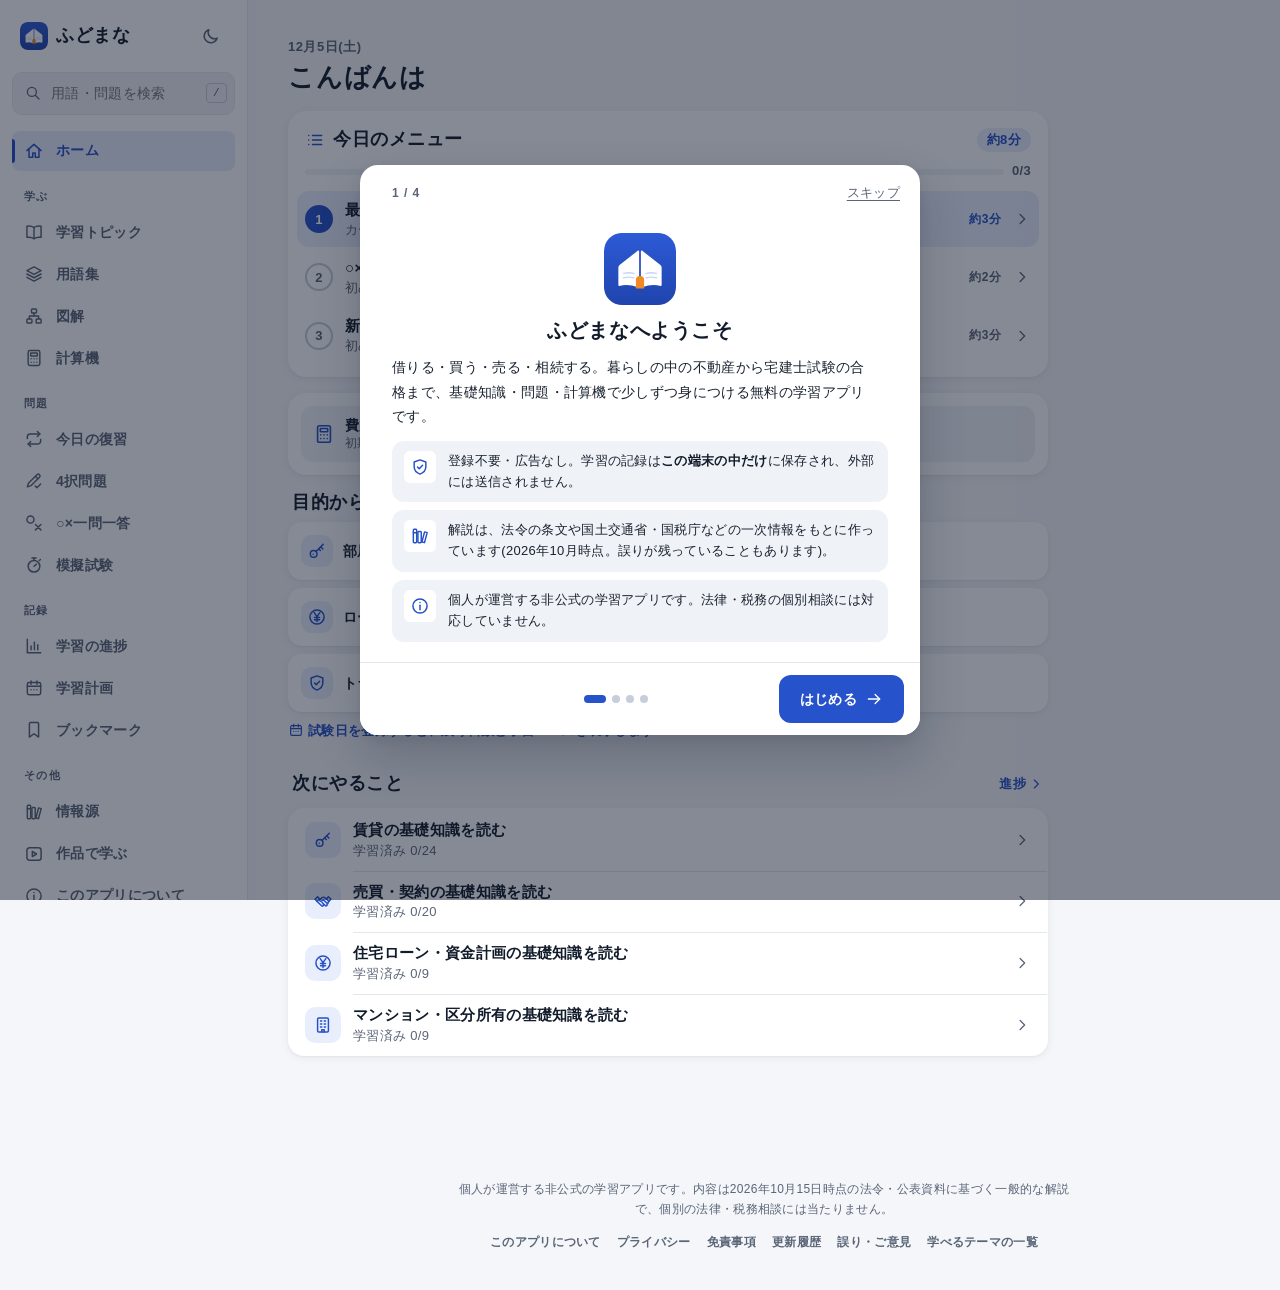
==== webapp/index.html @ 79f874a8 "v12: 個数・組合せ問題と4択約800問・合格予測・学習計画・目標と学習時間とバッジ・自信度・AIに聞く(総監査済み) - 4択を801問に(+280問。個数問題24・組合せ問題16を新設し、模擬試" ====
<!DOCTYPE html>
<html lang="ja">
<head>
  <meta charset="utf-8">
  <meta name="viewport" content="width=device-width, initial-scale=1, viewport-fit=cover">
  <title>ふどまな|宅建・賃貸・売買・相続を基礎から学べる無料アプリ</title>
  <meta name="description" content="宅建士試験の4択・○×・模擬試験と合格予測・学習計画、賃貸・購入・売却・相続の基礎知識、ローンや税金の計算機をひとつに。登録不要・無料で、学習記録は端末の中だけに保存されます。">
  <link rel="canonical" href="https://shinagawa4025-code.github.io/shojiki-fudousan-gakushu/">
  <meta name="robots" content="index,follow">
  <meta property="og:type" content="website">
  <meta property="og:site_name" content="ふどまな">
  <meta property="og:title" content="ふどまな|宅建の合格にも、暮らしの安心にも。">
  <meta property="og:description" content="宅建士試験の対策から、賃貸・購入・売却・相続の基礎まで。4択・○×・模擬試験・合格予測・計算機つき。登録不要・無料。">
  <meta property="og:url" content="https://shinagawa4025-code.github.io/shojiki-fudousan-gakushu/">
  <meta property="og:image" content="https://shinagawa4025-code.github.io/shojiki-fudousan-gakushu/icons/og-image.png">
  <meta property="og:image:width" content="1200">
  <meta property="og:image:height" content="630">
  <meta property="og:image:alt" content="ふどまな — 宅建の合格にも、暮らしの安心にも。">
  <meta property="og:locale" content="ja_JP">
  <meta name="twitter:card" content="summary_large_image">
  <link rel="icon" type="image/svg+xml" href="icons/logo.svg">
  <link rel="icon" type="image/png" sizes="192x192" href="icons/icon-192.png">
  <link rel="manifest" href="manifest.json">
  <link rel="apple-touch-icon" href="icons/apple-touch-icon.png">
  <!-- ブラウザのツールバー色(テーマを手動で選んだときは theme.js が両方を書き換える) -->
  <meta name="theme-color" content="#ffffff" media="(prefers-color-scheme: light)">
  <meta name="theme-color" content="#171e27" media="(prefers-color-scheme: dark)">
  <meta name="apple-mobile-web-app-capable" content="yes">
  <meta name="mobile-web-app-capable" content="yes">
  <meta name="apple-mobile-web-app-status-bar-style" content="default">
  <meta name="apple-mobile-web-app-title" content="ふどまな">
  <!-- ホーム画面から起動したときの iPhone の起動画面(ライト・ダーク) -->
  <link rel="apple-touch-startup-image" media="(device-width: 390px) and (device-height: 844px) and (-webkit-device-pixel-ratio: 3) and (orientation: portrait) and (prefers-color-scheme: light)" href="icons/splash-1170x2532-light.png">
  <link rel="apple-touch-startup-image" media="(device-width: 390px) and (device-height: 844px) and (-webkit-device-pixel-ratio: 3) and (orientation: portrait) and (prefers-color-scheme: dark)" href="icons/splash-1170x2532-dark.png">
  <link rel="apple-touch-startup-image" media="(device-width: 393px) and (device-height: 852px) and (-webkit-device-pixel-ratio: 3) and (orientation: portrait) and (prefers-color-scheme: light)" href="icons/splash-1179x2556-light.png">
  <link rel="apple-touch-startup-image" media="(device-width: 393px) and (device-height: 852px) and (-webkit-device-pixel-ratio: 3) and (orientation: portrait) and (prefers-color-scheme: dark)" href="icons/splash-1179x2556-dark.png">
  <link rel="apple-touch-startup-image" media="(device-width: 430px) and (device-height: 932px) and (-webkit-device-pixel-ratio: 3) and (orientation: portrait) and (prefers-color-scheme: light)" href="icons/splash-1290x2796-light.png">
  <link rel="apple-touch-startup-image" media="(device-width: 430px) and (device-height: 932px) and (-webkit-device-pixel-ratio: 3) and (orientation: portrait) and (prefers-color-scheme: dark)" href="icons/splash-1290x2796-dark.png">
  <link rel="apple-touch-startup-image" media="(device-width: 375px) and (device-height: 667px) and (-webkit-device-pixel-ratio: 2) and (orientation: portrait) and (prefers-color-scheme: light)" href="icons/splash-750x1334-light.png">
  <link rel="apple-touch-startup-image" media="(device-width: 375px) and (device-height: 667px) and (-webkit-device-pixel-ratio: 2) and (orientation: portrait) and (prefers-color-scheme: dark)" href="icons/splash-750x1334-dark.png">
  <script type="application/ld+json">{"@context":"https://schema.org","@type":"WebApplication","name":"ふどまな","url":"https://shinagawa4025-code.github.io/shojiki-fudousan-gakushu/","applicationCategory":"EducationalApplication","operatingSystem":"Web","inLanguage":"ja","isAccessibleForFree":true,"offers":{"@type":"Offer","price":"0","priceCurrency":"JPY"},"description":"宅建士試験の4択・○×・模擬試験と合格予測・学習計画、賃貸・購入・売却・相続の基礎知識、ローンや税金の計算機をひとつにした無料の学習アプリ"}</script>
  <script>
    // 起動の見張り(1/2): 読み込めなかったスクリプト(404・通信断)を記録する(2/2 は body の最後)。古いブラウザでも動くよう ES5 で書く
    // 公開版であとから読み込む詳細の束(data-lazy 付き)は js/appData.js が再試行と案内をするので、ここでは数えない
    window.addEventListener('error', function (e) {
      var t = e.target;
      if (t && t.tagName === 'SCRIPT' && !t.hasAttribute('data-lazy')) (window.__bootFailed = window.__bootFailed || []).push(t.src);
    }, true);
  </script>
  <script>
    // 描画前にテーマを確定してちらつきを防ぐ(theme.js と同じ判定。古いブラウザでも動くよう ES5 で書く)
    (function () {
      var theme = 'light';
      try {
        var pref = JSON.parse(localStorage.getItem('shojikiLearn.v1.themePreference'));
        if (pref === 'light' || pref === 'dark') theme = pref;
        else if (window.matchMedia && window.matchMedia('(prefers-color-scheme: dark)').matches) theme = 'dark';
      } catch (e) {
        if (window.matchMedia && window.matchMedia('(prefers-color-scheme: dark)').matches) theme = 'dark';
      }
      document.documentElement.setAttribute('data-theme', theme);
    })();
  </script>
  <!-- JavaScript が無効のときは「読み込み中…」を出さない(代わりに noscript の案内を出す) -->
  <noscript><style>.boot-status { display: none; }</style></noscript>
  <!-- build:css app : 公開時は tools/build.js がこの範囲の CSS を1つのファイルにまとめる(ローカルではこのまま)。CSS を追加するときはこの範囲の中に書く -->
  <link rel="stylesheet" href="css/style.css">
  <link rel="stylesheet" href="css/shell.css">
  <link rel="stylesheet" href="css/calculators.css">
  <link rel="stylesheet" href="css/exam.css">
  <link rel="stylesheet" href="css/features.css">
  <link rel="stylesheet" href="css/ox.css">
  <link rel="stylesheet" href="css/practice.css">
  <link rel="stylesheet" href="css/home.css">
  <link rel="stylesheet" href="css/learning.css">
  <!-- /build -->
</head>
<body>
  <header class="app-header" id="app-header">
    <h1 class="sr-only">ふどまな</h1>
    <div class="app-bar">
      <a class="brand" href="#home" aria-label="ふどまな ホームへ">
        <img class="brand-mark" src="icons/logo.svg" alt="" width="28" height="28">
        <span class="brand-name">ふどまな</span>
      </a>
      <div class="app-bar-actions">
        <button type="button" class="btn btn-icon" id="search-toggle-btn" aria-label="検索を開く" aria-expanded="false" aria-controls="global-search-wrap"></button>
        <button type="button" class="btn btn-icon" id="theme-toggle-btn" aria-label="ダークモードに切り替え"></button>
      </div>
    </div>
    <div class="global-search-wrap" id="global-search-wrap" role="search">
      <div class="global-search-field" id="global-search-field">
        <input type="search" id="global-search-input" class="global-search-input" placeholder="用語・問題を検索" aria-label="アプリ内を検索" role="combobox" aria-autocomplete="list" aria-controls="global-search-results" aria-expanded="false" autocomplete="off" enterkeyhint="search">
        <kbd class="global-search-kbd" aria-hidden="true">/</kbd>
      </div>
    </div>
    <nav class="side-nav" id="side-nav" aria-label="メインメニュー"></nav>
  </header>

  <div id="global-search-results" class="global-search-results" role="listbox" aria-label="検索結果" hidden></div>

  <main id="view-root" tabindex="-1">
    <!-- 起動するまでの表示(最初の画面の描画で置き換わる) -->
    <div class="boot">
      <img class="boot-logo" src="icons/logo.svg" alt="" width="64" height="64">
      <p class="boot-name">ふどまな</p>
      <p class="boot-tagline">宅建の合格にも、暮らしの安心にも。</p>
      <p class="boot-status" role="status">読み込み中…</p>
    </div>
    <noscript><p class="boot-noscript">このアプリを使うには、ブラウザの設定で JavaScript を有効にしてください。学習の記録はこの端末のブラウザの中に保存されます。</p></noscript>
  </main>

  <footer class="app-footer">
    <p>個人が運営する非公式の学習アプリです。内容は<span data-role="as-of">2026年10月15日</span>時点の法令・公表資料に基づく一般的な解説で、個別の法律・税務相談には当たりません。</p>
    <nav class="footer-links" aria-label="このアプリについて">
      <a href="#about">このアプリについて</a>
      <a href="#about/privacy">プライバシー</a>
      <a href="#about/terms">免責事項</a>
      <a href="#about/changelog">更新履歴</a>
      <a href="#about/report">誤り・ご意見</a>
      <!-- 検索エンジン向けの静的ページ(公開時に tools/static_pages.js が作る。ローカルの webapp にはない) -->
      <a href="learn/">学べるテーマの一覧</a>
    </nav>
  </footer>

  <nav class="bottom-nav" id="bottom-nav" aria-label="メインメニュー"></nav>

  <!-- build:js data : 公開時は tools/build.js がこの範囲(設定とデータ)を1つのファイルにまとめる。データのファイルを追加するときはこの範囲の中に書く -->
  <script src="js/siteConfig.js"></script>
  <script src="data/episodes.js"></script>
  <script src="data/specials.js"></script>
  <script src="data/terms.js"></script>
  <script src="data/basics.js"></script>
  <script src="data/topics.js"></script>
  <script src="data/laws.js"></script>
  <script src="data/quiz.js"></script>
  <script src="data/sources.js"></script>
  <script src="data/exams.js"></script>
  <script src="data/changelog.js"></script>
  <script src="data/contentPack.js"></script>
  <script src="data/content/kenri.js"></script>
  <script src="data/content/horei.js"></script>
  <script src="data/content/zei.js"></script>
  <script src="data/content/menjo.js"></script>
  <script src="data/content/shohizei.js"></script>
  <script src="data/content/quizmc_a.js"></script>
  <script src="data/content/quizmc_b.js"></script>
  <script src="data/content/q2_gyoho_a.js"></script>
  <script src="data/content/q2_gyoho_b.js"></script>
  <script src="data/content/q2_kenri.js"></script>
  <script src="data/content/q2_horei.js"></script>
  <script src="data/content/q2_zei_menjo.js"></script>
  <script src="data/content/q2_life.js"></script>
  <script src="data/content/q3_shohizei.js"></script>
  <script src="data/content/q4_gyoho_a.js"></script>
  <script src="data/content/q4_gyoho_b.js"></script>
  <script src="data/content/q4_kenri.js"></script>
  <script src="data/content/q4_horei.js"></script>
  <script src="data/content/q4_zei_menjo.js"></script>
  <script src="data/content/q4_shohizei.js"></script>
  <!-- 既存・新規の問題と基礎知識の修正(新規の問題を上書きすることがあるので、追加パックの最後に読む) -->
  <script src="data/content/q2_fix.js"></script>
  <!-- /build -->
  <!-- build:js app : 公開時は tools/build.js がこの範囲(アプリ本体)を1つのファイルにまとめる。JS を追加するときはこの範囲の中に書く。
       data-bundle="detail" を付けたファイル(ホーム以外の画面・図解など)は、公開時は「詳細」の束に入り、ホームを描いたあとに読み込まれる
       (js/appData.js。ローカルではほかと同じく順に読み込む)。ホームと起動時に使うファイルには付けない -->
  <script src="js/appData.js"></script>
  <script src="js/storage.js"></script>
  <script src="js/dates.js"></script>
  <script src="js/icons.js"></script>
  <script src="js/ui.js"></script>
  <script src="js/errorScreen.js"></script>
  <script src="js/report.js"></script>
  <script src="js/dataIndex.js"></script>
  <script src="js/search.js"></script>
  <script src="js/router.js"></script>
  <script src="js/nav.js"></script>
  <script src="js/theme.js"></script>
  <script src="js/tts.js"></script>
  <script src="js/srs.js"></script>
  <script src="js/drill.js"></script>
  <script src="js/streak.js"></script>
  <script src="js/stats.js"></script>
  <script src="js/recommend.js"></script>
  <script src="js/analysis.js"></script>
  <script src="js/answerLog.js"></script>
  <script src="js/studyTime.js"></script>
  <script src="js/goals.js"></script>
  <script src="js/badges.js"></script>
  <script src="js/predict.js"></script>
  <script src="js/plan.js"></script>
  <script src="js/bookmarkStore.js"></script>
  <script src="js/quizEngine.js"></script>
  <script src="js/diagrams.js" data-bundle="detail"></script>
  <script src="js/cardUi.js" data-bundle="detail"></script>
  <script src="js/askAi.js" data-bundle="detail"></script>
  <script src="js/onboarding.js"></script>
  <script src="js/views/home.js"></script>
  <script src="js/views/topics.js" data-bundle="detail"></script>
  <script src="js/views/glossary.js" data-bundle="detail"></script>
  <script src="js/views/bookmarks.js" data-bundle="detail"></script>
  <script src="js/views/figures.js" data-bundle="detail"></script>
  <script src="js/views/review.js" data-bundle="detail"></script>
  <script src="js/views/quiz.js" data-bundle="detail"></script>
  <script src="js/views/exam.js" data-bundle="detail"></script>
  <script src="js/views/ox.js" data-bundle="detail"></script>
  <script src="js/views/progress.js" data-bundle="detail"></script>
  <script src="js/views/plan.js" data-bundle="detail"></script>
  <script src="js/views/works.js" data-bundle="detail"></script>
  <script src="js/views/calculators.js" data-bundle="detail"></script>
  <script src="js/views/sources.js" data-bundle="detail"></script>
  <script src="js/views/about.js" data-bundle="detail"></script>
  <script src="js/views/settings.js" data-bundle="detail"></script>
  <script src="js/views/more.js" data-bundle="detail"></script>
  <script src="js/app.js"></script>
  <!-- /build -->
  <script>
    // 起動の見張り(2/2): 読み込めなかったスクリプトがある・本体が動かない(古いブラウザなど)ときは、読み込み中のままにせず案内を出す
    if (window.__bootFailed || !window.Router || !window.Views) {
      (function () {
        var showErr = function () {
          if (window.ErrorScreen) { ErrorScreen.showBootError((window.__bootFailed || []).join('\n')); return; }
          var root = document.getElementById('view-root');
          if (root) {
            // ホーム画面から開いたアプリには再読み込みのボタンがないため、ボタンを出す(CSP のため onclick 属性は使わない)
            root.innerHTML = '<p style="padding:16px">読み込みに失敗しました。通信状態を確認して、再読み込みしてください。</p><p style="padding:0 16px"><button type="button" id="boot-reload">再読み込み</button></p>';
            var btn = document.getElementById('boot-reload');
            if (btn) btn.addEventListener('click', function () { location.reload(); });
          }
          document.body.className += ' app-ready';
        };
        if (document.readyState === 'loading') document.addEventListener('DOMContentLoaded', showErr); else showErr();
      })();
    }
  </script>
</body>
</html>
---- webapp/css/style.css ----
/* =========================================================
   ふどまな デザインシステム(トークン v2)
   1. トークン(ライト/ダーク) 2. ベース 3. レイアウト(ヘッダー・ナビ)
   4. 部品 5. 画面別 6. アニメーション 7. デスクトップ 8. 起動画面・注記・リスト・iPad・横向き 9. このアプリについて・作品で学ぶ
   配色: 操作の色は澄んだ青(--color-primary)、やる気・達成の演出だけ暖色(--color-warm)。
   文字の太さ: 本文 400 / ボタン・ラベル 600 / 見出し・数字 700 の3段階だけ使う
   (iPhone のヒラギノは 400〜500 が W3、600〜800 が W6 で表示されるため 500・800 は使わない)
   ========================================================= */

/* ---------- 1. トークン ---------- */
:root {
  color-scheme: light;

  /* 文字 */
  --font-sans: -apple-system, BlinkMacSystemFont, "Hiragino Sans", "Hiragino Kaku Gothic ProN", "Noto Sans JP", "Yu Gothic UI", "Meiryo", sans-serif;
  --font-mono: "SFMono-Regular", Consolas, Menlo, monospace;
  --fs-2xs: .6875rem;
  --fs-xs: .75rem;
  --fs-sm: .8125rem;
  --fs-md: .875rem;
  --fs-base: 1rem;
  --fs-lg: 1.125rem;
  --fs-xl: 1.25rem;
  --fs-2xl: 1.5rem;
  --fs-3xl: 1.875rem;
  --fs-display: 2.5rem;
  /* 長文(基礎知識の本文・問題文)用: 17px / 1.85 */
  --fs-read: 1.0625rem;
  --lh-tight: 1.3;
  --lh-snug: 1.6;
  --lh-body: 1.75;
  --lh-read: 1.85;
  /* 文字の太さ(本文 / ボタン・ラベル / 見出し・数字) */
  --fw-regular: 400;
  --fw-ui: 600;
  --fw-bold: 700;

  /* 余白(4pxグリッド) */
  --sp-1: 4px;
  --sp-2: 8px;
  --sp-3: 12px;
  --sp-4: 16px;
  --sp-5: 20px;
  --sp-6: 24px;
  --sp-7: 32px;
  --sp-8: 40px;
  --sp-9: 48px;
  --sp-10: 64px;

  /* 角丸 */
  --radius-xs: 4px;
  --radius-sm: 6px;
  --radius-md: 12px;
  /* カード・グループ化したリスト */
  --radius-card: 16px;
  --radius-lg: 18px;
  --radius-pill: 999px;
  --radius: var(--radius-md);

  /* レイアウト */
  --app-bar-h: 52px;
  --bottom-nav-h: 56px;
  --sidebar-w: 248px;
  --content-max: 1120px;
  --safe-top: env(safe-area-inset-top, 0px);
  --safe-bottom: env(safe-area-inset-bottom, 0px);

  /* 動き */
  --dur-1: 120ms;
  --dur-2: 200ms;
  --dur-3: 320ms;
  --ease-out: cubic-bezier(.2, .8, .2, 1);
  --ease-std: cubic-bezier(.4, 0, .2, 1);

  /* 色: 面と文字 */
  --color-bg: #f4f6f9;
  --color-surface: #ffffff;
  --color-surface-muted: #eff2f6;
  --color-surface-raised: #ffffff;
  --color-border: #e3e8ef;
  --color-border-strong: #c5ceda;
  /* 操作部品の形を示す線(スライダーの溝など)。面に対して 3:1 以上(白の上で 3.3:1) */
  --color-border-control: #848e9c;
  --color-text: #1a2330;
  --color-text-muted: #5a6577;
  --color-heading: #121c2b;

  /* 色: ブランド(操作の色は澄んだ青。--brand-ink はロゴなどブランドを見せる場面だけ) */
  --brand-ink: #17325a;
  --color-primary: #2450c8;
  --color-primary-dark: #1b3c99;
  --color-primary-fill: #2652cc;
  --color-primary-fill-hover: #1e43ab;
  --color-on-primary: #ffffff;
  --color-primary-soft: #e8eefc;
  /* 第2の色(図解・グラフの2系列目用。リンクには使わない) */
  --color-accent: #2c6e6b;
  --color-accent-soft: #e1f0ee;
  --color-focus: #2450c8;
  /* 暖色: 連続記録・達成の演出だけに使う(文字は --color-warm-ink) */
  --color-warm: #f08a24;
  --color-warm-ink: #9c4a06;
  --color-warm-soft: #fff1e3;

  /* 色: 状態 */
  --color-success: #18794a;
  --color-success-bg: #e6f5ec;
  --color-success-fill: #1f7f48;
  --color-success-fill-hover: #186a3b;
  --color-danger: #b42f2f;
  --color-danger-bg: #fdecec;
  --color-danger-fill: #c4373a;
  --color-danger-fill-hover: #a82d30;
  --color-warning: #8a5a00;
  --color-warning-bg: #fff4db;
  --color-warning-fill: #94661a;
  --color-warning-fill-hover: #7a530f;
  --color-star: #8f6500;
  --color-video: #6a87cc;
  --color-overlay: rgba(15, 23, 42, .5);

  /* 色: 難易度バッジ(超入門→上級を薄い青→濃い青の段階で表す。赤・緑・黄は正誤と注意のために残す) */
  --lv-1-bg: #dfe7fb;
  --lv-1-fg: #1e3f9e;
  --lv-2-bg: #c3d2f7;
  --lv-2-fg: #17306f;
  --lv-3-bg: #4d6fd3;
  --lv-3-fg: #ffffff;
  --lv-4-bg: #1d3a8a;
  --lv-4-fg: #ffffff;
  /* 旧トークン名(互換のため残す。値は上の段階に合わせる) */
  --color-intro: var(--lv-1-bg);
  --color-beg: var(--lv-2-bg);
  --color-int: var(--lv-3-bg);
  --color-adv: var(--lv-4-bg);
  --badge-intro-fg: var(--lv-1-fg);
  --badge-beg-fg: var(--lv-2-fg);
  --badge-int-fg: var(--lv-3-fg);
  --badge-adv-fg: var(--lv-4-fg);

  /* 押したときの薄い影(どの背景色にも重ねられるよう半透明) */
  --color-press: rgba(15, 23, 42, .08);

  /* 色: ヒートマップ(青の段階) */
  --heat-0: var(--color-surface-muted);
  --heat-1: #dfe7fb;
  --heat-2: #a9bdf2;
  --heat-3: #5a7ddb;
  --heat-4: #2450c8;

  /* 影(ライトのカードは枠線なし+やわらかい影、ダークは枠線のみ) */
  --shadow-1: 0 1px 2px rgba(15, 23, 42, .04), 0 2px 10px rgba(15, 23, 42, .06);
  --shadow-2: 0 2px 4px rgba(15, 23, 42, .06), 0 8px 20px rgba(15, 23, 42, .10);
  --shadow-3: 0 8px 24px rgba(15, 23, 42, .12), 0 2px 6px rgba(15, 23, 42, .06);
  --shadow-4: 0 20px 48px rgba(15, 23, 42, .20), 0 4px 12px rgba(15, 23, 42, .08);
  /* 画面の下に浮かぶトレイ(評価ボタン・回答バーなど) */
  --shadow-float: 0 4px 20px rgba(15, 23, 42, .12);
  --shadow-card: var(--shadow-1);
  --shadow-card-hover: var(--shadow-2);
  /* カード・タイル・グループ化したリストの枠線(ライトは影で区切るので透明) */
  --card-border: transparent;
}

:root[data-theme="dark"] {
  color-scheme: dark;

  --color-bg: #0f141b;
  --color-surface: #171e27;
  --color-surface-muted: #1e2731;
  /* シート・ダイアログなど浮いている面は背景より明るく */
  --color-surface-raised: #232d39;
  --color-border: #2a3542;
  --color-border-strong: #3a4757;
  --color-border-control: #6a7b92;
  --color-text: #e6ebf1;
  --color-text-muted: #9aa7b7;
  --color-heading: #f1f4f8;

  --brand-ink: #17325a;
  --color-primary: #8aa8ff;
  --color-primary-dark: #2c4cb0;
  --color-primary-fill: #3d63d6;
  --color-primary-fill-hover: #456bdc;
  --color-on-primary: #ffffff;
  --color-primary-soft: #1c2a4a;
  --color-accent: #5fbcb2;
  --color-accent-soft: #18332f;
  --color-focus: #8aa8ff;
  --color-warm: #ffa24c;
  --color-warm-ink: #ffb877;
  --color-warm-soft: #3a2714;

  --color-success: #5ccb8c;
  --color-success-bg: #13291d;
  --color-success-fill: #1f7f48;
  --color-success-fill-hover: #1b7140;
  --color-danger: #ff8a8a;
  --color-danger-bg: #33191b;
  --color-danger-fill: #c4373a;
  --color-danger-fill-hover: #b03134;
  --color-warning: #e8b04b;
  --color-warning-bg: #33291a;
  --color-warning-fill: #8a6418;
  --color-warning-fill-hover: #7a5915;
  --color-star: #e6b84a;
  --color-video: #8fa6e0;
  --color-overlay: rgba(0, 0, 0, .6);

  --lv-1-bg: #1c2a4a;
  --lv-1-fg: #c9d6ff;
  --lv-2-bg: #2b3f73;
  --lv-2-fg: #ffffff;
  --lv-3-bg: #5f80e0;
  --lv-3-fg: #0b1020;
  --lv-4-bg: #a9bdf2;
  --lv-4-fg: #0b1020;

  --color-press: rgba(255, 255, 255, .08);

  --heat-1: #1c2a4a;
  --heat-2: #2f4a8f;
  --heat-3: #4f72d6;
  --heat-4: #8aa8ff;

  --shadow-1: 0 1px 2px rgba(0, 0, 0, .30), 0 1px 3px rgba(0, 0, 0, .20);
  --shadow-2: 0 2px 4px rgba(0, 0, 0, .35), 0 6px 16px rgba(0, 0, 0, .30);
  --shadow-3: 0 8px 24px rgba(0, 0, 0, .45), 0 2px 6px rgba(0, 0, 0, .30);
  --shadow-4: 0 20px 48px rgba(0, 0, 0, .60), 0 4px 12px rgba(0, 0, 0, .40);
  --shadow-float: 0 4px 20px rgba(0, 0, 0, .5);
  /* ダークのカードは影なし・枠線で区切る */
  --shadow-card: none;
  --card-border: var(--color-border);
}

/* ---------- 2. ベース ---------- */
*, *::before, *::after { box-sizing: border-box; }

html { -webkit-text-size-adjust: 100%; }

body {
  margin: 0;
  background: var(--color-bg);
  color: var(--color-text);
  font-family: var(--font-sans);
  font-size: var(--fs-base);
  line-height: var(--lh-body);
  letter-spacing: .02em;
  -webkit-font-smoothing: antialiased;
  -webkit-tap-highlight-color: transparent;
  overflow-wrap: anywhere;
  /* 最後の行に1〜2文字だけ残る改行を避ける(対応ブラウザのみ。見出し・ボタンは下の balance が優先) */
  text-wrap: pretty;
}
/* 太字は3段階のうち 700 に固定(既定の bolder だと 700 の親の中で 900 になる) */
b, strong { font-weight: var(--fw-bold); }

h1, h2, h3, h4 {
  color: var(--color-heading);
  line-height: var(--lh-tight);
  font-feature-settings: "palt";
  letter-spacing: .03em;
  font-weight: 700;
}
h2 { font-size: var(--fs-2xl); margin: 0 0 var(--sp-2); }
/* 見出しの段階: ページ h2 24/30px、セクション h3 18/20px(PC)、カード見出し 18px。画面ごとに h3 の大きさを変えない */
h3 { font-size: var(--fs-lg); margin: var(--sp-7) 0 var(--sp-3); }
h4 { font-size: var(--fs-lg); margin: 0 0 var(--sp-2); }

/* リンク: 部品(ボタン・行・タイル)は下線なし。文章の中のリンクだけ下線を付ける
   (青と本文の黒の明度差は3:1未満なので、文中では下線で見分けられるようにする) */
a { color: var(--color-primary); text-decoration: none; text-underline-offset: 3px; }
:where(p, li, dd, figcaption, .view-desc, .empty-state-body, .calc-note) a:not([class]) { text-decoration: underline; text-decoration-thickness: 1px; text-underline-offset: 3px; }
@media (hover: hover) { a:not([class]):hover { text-decoration: underline; } }

button, input, select, textarea { font: inherit; color: inherit; letter-spacing: inherit; }

::selection { background: var(--color-primary-soft); color: var(--color-text); }

:where(a, button, input, select, textarea, summary, [tabindex]):focus-visible {
  outline: 2px solid var(--color-focus);
  outline-offset: 2px;
}
:where(a, button, summary, [tabindex]):focus:not(:focus-visible) { outline: none; }

[hidden] { display: none !important; }
h2[tabindex="-1"]:focus { outline: none; }

.icon { flex-shrink: 0; display: inline-block; vertical-align: -.2em; }

.sr-only {
  position: absolute; width: 1px; height: 1px; padding: 0; margin: -1px;
  overflow: hidden; clip: rect(0, 0, 0, 0); white-space: nowrap; border: 0;
}

.view-desc { color: var(--color-text-muted); font-size: var(--fs-md); line-height: var(--lh-snug); margin: 0 0 var(--sp-4); }
/* 見出し・ボタンの文字は行ごとの長さをそろえ、最後の行に1〜2文字だけ残らないように */
h2, .card-title, .empty-state-title, .todo-title, .hero-primary-title, .sheet-title, .btn-lg, .btn-block { text-wrap: balance; }
/* 見出しは語の途中(「用語/集」「上/限」)で折り返さず、文節の切れ目で折り返す(Chrome系のみ。ほかのブラウザでは無視される) */
h2, .card-title, .sheet-title { word-break: auto-phrase; }
/* 行の中の短い説明(メニュー・設定の選択肢・ホームの行)も「バックア/ップ」のように語の途中で切らない */
:is(.list-row-sub, .more-row-desc, .profile-option-desc, .todo-sub, .tile-desc) { word-break: auto-phrase; }
/* 操作部品は長押しで文字選択・メニューが出ないように(本文は選択できるまま) */
:is(.btn, .chip, .segmented, .subnav, .bottom-nav, .side-nav-item) { -webkit-user-select: none; user-select: none; -webkit-touch-callout: none; }
.text-muted { color: var(--color-text-muted); }
.num { font-variant-numeric: tabular-nums; }

/* ---------- 3. レイアウト ---------- */

/* ヘッダー(スマホでは上部アプリバー、PCでは左サイドバー) */
.app-header {
  position: sticky;
  top: 0;
  z-index: 40;
  background: var(--color-surface);
  border-bottom: 1px solid var(--color-border);
  padding-top: var(--safe-top);
}

.app-bar {
  height: var(--app-bar-h);
  display: flex;
  align-items: center;
  justify-content: space-between;
  gap: var(--sp-2);
  padding: 0 var(--sp-2) 0 var(--sp-4);
}

.brand {
  display: inline-flex;
  align-items: center;
  gap: var(--sp-2);
  text-decoration: none;
  color: var(--color-heading);
  font-weight: 700;
  font-size: var(--fs-lg);
  font-feature-settings: "palt";
  letter-spacing: .04em;
  min-height: 40px;
}
.brand-mark { width: 28px; height: 28px; border-radius: 8px; display: block; }
.app-bar-actions { display: flex; gap: var(--sp-1); }

.global-search-wrap {
  display: none;
  padding: 0 var(--sp-4) var(--sp-3);
}
.app-header.search-open .global-search-wrap { display: block; animation: fade-in var(--dur-2) var(--ease-out); }

.global-search-field { position: relative; }
.global-search-field .icon {
  position: absolute;
  left: var(--sp-3);
  top: 50%;
  transform: translateY(-50%);
  color: var(--color-text-muted);
  pointer-events: none;
}
.global-search-input {
  width: 100%;
  min-height: 40px;
  padding: var(--sp-2) var(--sp-3) var(--sp-2) 38px;
  border: 1px solid var(--color-border);
  border-radius: 10px;
  font-size: var(--fs-md);
  background: var(--color-surface-muted);
  color: var(--color-text);
  transition: background var(--dur-1), border-color var(--dur-1);
}
.global-search-input:focus { background: var(--color-surface); border-color: var(--color-focus); outline: none; box-shadow: 0 0 0 2px var(--color-focus); }
.global-search-kbd {
  position: absolute;
  right: var(--sp-2);
  top: 50%;
  transform: translateY(-50%);
  font-size: var(--fs-2xs);
  color: var(--color-text-muted);
  border: 1px solid var(--color-border-strong);
  border-radius: var(--radius-xs);
  padding: 0 6px;
  line-height: 18px;
  display: none;
}

.global-search-results {
  position: fixed;
  z-index: 60;
  background: var(--color-surface);
  border: 1px solid var(--color-border);
  border-radius: var(--radius-md);
  box-shadow: var(--shadow-3);
  max-height: 60vh;
  overflow-y: auto;
  padding: var(--sp-1);
  animation: pop-in var(--dur-2) var(--ease-out);
}
.global-search-item {
  display: flex;
  flex-direction: column;
  align-items: flex-start;
  width: 100%;
  text-align: left;
  background: none;
  border: none;
  border-radius: var(--radius-sm);
  padding: var(--sp-2) var(--sp-3);
  cursor: pointer;
  gap: 2px;
}
.global-search-item:hover, .global-search-item:focus-visible, .global-search-item.is-active { background: var(--color-surface-muted); }
.global-search-type { font-size: var(--fs-2xs); font-weight: 700; color: var(--color-primary); letter-spacing: .06em; }
.global-search-title { font-size: var(--fs-md); font-weight: 700; color: var(--color-text); line-height: var(--lh-snug); }
.global-search-snippet {
  font-size: var(--fs-xs);
  color: var(--color-text-muted);
  overflow: hidden;
  text-overflow: ellipsis;
  white-space: nowrap;
  max-width: 100%;
}
.global-search-empty { padding: var(--sp-3); font-size: var(--fs-md); color: var(--color-text-muted); }

/* サイドナビ(PCのみ表示) */
.side-nav { display: none; }
.side-nav-group { display: flex; flex-direction: column; gap: 2px; }
.side-nav-heading {
  font-size: var(--fs-2xs);
  font-weight: 700;
  color: var(--color-text-muted);
  letter-spacing: .12em;
  padding: 0 var(--sp-3) var(--sp-1);
}
.side-nav-item {
  display: flex;
  align-items: center;
  gap: var(--sp-3);
  min-height: 40px;
  padding: 0 var(--sp-3);
  border-radius: 8px;
  color: var(--color-text-muted);
  text-decoration: none;
  font-size: var(--fs-md);
  font-weight: 600;
  font-feature-settings: "palt";
  position: relative;
  background: none;
  border: none;
  width: 100%;
  text-align: left;
  cursor: pointer;
  transition: background var(--dur-1), color var(--dur-1);
}
@media (hover: hover) { .side-nav-item:hover { background: var(--color-surface-muted); color: var(--color-text); } }
.side-nav-item[aria-current="page"] { background: var(--color-primary-soft); color: var(--color-primary); font-weight: 700; }
.side-nav-item[aria-current="page"]::before {
  content: "";
  position: absolute;
  left: 0;
  top: 8px;
  bottom: 8px;
  width: 3px;
  border-radius: 0 3px 3px 0;
  background: var(--color-primary);
}
.side-nav-item .badge-count { margin-left: auto; }
.side-nav-bottom { margin-top: auto; padding-top: var(--sp-3); border-top: 1px solid var(--color-border); }

/* 下部タブバー(スマホ・タブレット) */
.bottom-nav {
  position: fixed;
  left: 0;
  right: 0;
  bottom: 0;
  z-index: 40;
  display: grid;
  grid-template-columns: repeat(5, 1fr);
  height: calc(var(--bottom-nav-h) + var(--safe-bottom));
  padding-bottom: var(--safe-bottom);
  background: var(--color-surface);
  border-top: 1px solid var(--color-border);
  box-shadow: 0 -2px 12px rgba(15, 23, 42, .06);
}
.bottom-nav-item {
  display: flex;
  flex-direction: column;
  align-items: center;
  justify-content: center;
  gap: 2px;
  color: var(--color-text-muted);
  text-decoration: none;
  font-size: var(--fs-2xs);
  font-weight: 600;
  font-feature-settings: "palt";
  position: relative;
}
.bottom-nav-icon {
  display: grid;
  place-items: center;
  width: 56px;
  height: 28px;
  border-radius: var(--radius-pill);
  transition: background var(--dur-2) var(--ease-std);
}
.bottom-nav-item[aria-current="page"] { color: var(--color-primary); font-weight: 700; }
.bottom-nav-item[aria-current="page"] .bottom-nav-icon { background: var(--color-primary-soft); }
.bottom-nav-item .badge-count { position: absolute; top: 3px; left: calc(50% + 8px); }

body { padding-bottom: calc(var(--bottom-nav-h) + var(--safe-bottom)); }
body.exam-active { padding-bottom: 0; }
body.exam-active .bottom-nav { display: none; }

/* メイン領域 */
main#view-root {
  padding: var(--sp-5) var(--sp-4) var(--sp-8);
  max-width: 900px;
  margin: 0 auto;
  min-height: 60vh;
}

/* フッター: PC(1024px以上)だけ表示。スマホ・タブレットでは メニュー › このアプリについて から同じ情報へ */
footer.app-footer {
  text-align: center;
  color: var(--color-text-muted);
  font-size: var(--fs-xs);
  line-height: var(--lh-snug);
  padding: var(--sp-6) var(--sp-4) var(--sp-7);
}
footer.app-footer p { margin: 0 auto; max-width: 52em; text-wrap: pretty; }
.footer-links { display: flex; flex-wrap: wrap; justify-content: center; gap: 0 var(--sp-4); margin-top: var(--sp-2); }
.footer-links a { display: inline-block; padding-block: 6px; color: var(--color-text-muted); font-weight: 600; text-decoration: none; }
@media (hover: hover) { .footer-links a:hover { color: var(--color-primary); text-decoration: underline; } }
/* 起動が終わるまではフッターを見せない(最初の表示が注意書きだけにならないように) */
body:not(.app-ready) .app-footer { visibility: hidden; }
@media (max-width: 1023px) { footer.app-footer { display: none; } }

/* 画面上部のサブナビ(スマホのみ: 学習/演習グループ内の切替) */
.subnav, .segmented {
  display: flex;
  gap: var(--sp-1);
  padding: var(--sp-1);
  background: var(--color-surface-muted);
  border-radius: var(--radius-md);
  overflow-x: auto;
  scrollbar-width: none;
}
.subnav { margin: 0 0 var(--sp-4); }
.subnav::-webkit-scrollbar, .segmented::-webkit-scrollbar { display: none; }
.subnav-item, .segmented-item {
  flex: 1 0 auto;
  display: inline-flex;
  align-items: center;
  justify-content: center;
  gap: var(--sp-1);
  min-height: 36px;
  padding: 0 var(--sp-3);
  border-radius: 8px;
  color: var(--color-text-muted);
  text-decoration: none;
  font-size: var(--fs-sm);
  font-weight: 600;
  font-feature-settings: "palt";
  white-space: nowrap;
  background: none;
  border: none;
  cursor: pointer;
  transition: background var(--dur-1), color var(--dur-1);
}
/* :hover はマウス操作のときだけ(タッチ端末では押した後も残って選択中のように見えるため) */
@media (hover: hover) { .subnav-item:hover, .segmented-item:hover { color: var(--color-text); } }
/* 狭い画面では4項目が収まるよう余白を詰める(基本ルールより後に置く) */
@media (max-width: 420px) {
  .subnav-item { flex: 1 1 auto; padding: 0 var(--sp-2); gap: 2px; font-size: var(--fs-xs); }
  .subnav-item svg { width: 14px; height: 14px; }
}
.segmented-count { font-size: var(--fs-2xs); font-weight: 400; font-variant-numeric: tabular-nums; color: var(--color-text-muted); margin-left: 2px; }
.glossary-status { margin-top: var(--sp-1); flex: 1 1 100%; max-width: 520px; }
/* 5項目を画面幅に収めるため、件数はラベルの下に小さく */
/* min-width は文字の幅まで(0 にすると、文字を大きくしたときにラベルが隣と重なる。収まらなければ横にスクロール) */
.glossary-status .segmented-item { flex: 1 1 0; min-width: min-content; flex-direction: column; gap: 0; padding: var(--sp-1) 2px; min-height: 44px; line-height: 1.2; }
.glossary-status .segmented-count { margin-left: 0; }
/* 横スクロールする1行のチップ列(スマホで縦に長くならないように) */
.chip-row-scroll { flex-wrap: nowrap; overflow-x: auto; scrollbar-width: none; padding-bottom: 2px; margin-inline: calc(var(--sp-4) * -1); padding-inline: var(--sp-4); scroll-padding-inline: var(--sp-4); }
.chip-row-scroll::-webkit-scrollbar { display: none; }
.chip-row-scroll > .chip { flex-shrink: 0; }
@media (min-width: 768px) {
  .chip-row-scroll { flex-wrap: wrap; overflow: visible; margin-inline: 0; padding-inline: 0; }
}
/* 選択中は面を一段持ち上げる(ダークでは surface だと溝より暗く沈むため raised を使う。ライトは同じ白) */
.subnav-item[aria-current="page"], .segmented-item.active, .segmented-item[aria-pressed="true"] {
  background: var(--color-surface-raised);
  color: var(--color-primary);
  font-weight: 700;
  box-shadow: var(--shadow-1);
}

/* ---------- 4. 部品 ---------- */

/* カード */
/* ライト: 枠線なし+やわらかい影 / ダーク: 枠線のみ(影は見えないため) */
.card {
  background: var(--color-surface);
  border: 1px solid var(--card-border);
  border-radius: var(--radius-card);
  padding: var(--sp-4);
  margin-bottom: var(--sp-4);
  box-shadow: var(--shadow-card);
}
.card-compact { padding: var(--sp-3) var(--sp-4); }
.card-flush { padding: 0; overflow: hidden; }
.card-interactive { cursor: pointer; transition: box-shadow var(--dur-2) var(--ease-std), transform var(--dur-2) var(--ease-std), border-color var(--dur-2); }
@media (hover: hover) { .card-interactive:hover { box-shadow: var(--shadow-2); border-color: var(--color-border-strong); } }
.card-interactive:active { transform: translateY(1px); }
.card-hero {
  border-radius: var(--radius-lg);
  padding: var(--sp-5);
  background: linear-gradient(135deg, var(--color-primary-soft), var(--color-surface) 70%);
}
.card.highlighted { outline: 2px solid var(--color-primary); outline-offset: 2px; animation: pulse-success var(--dur-3) var(--ease-out) 2; }
.card-title { font-size: var(--fs-lg); font-weight: 700; color: var(--color-heading); margin: 0 0 var(--sp-2); line-height: var(--lh-tight); font-feature-settings: "palt"; }
.card-header { display: flex; gap: var(--sp-2); align-items: center; flex-wrap: wrap; margin-bottom: var(--sp-2); }
.card-actions { display: flex; flex-wrap: wrap; gap: var(--sp-2); margin-top: var(--sp-3); }

/* カードを並べるリスト: 余白は gap で管理する */
.quiz-list, .card-list, .law-row-grid, .source-row-grid, .basics-checklist, .episode-checklist,
.card-grid, .topic-grid, .stat-grid, .home-grid, .tile-grid {
  display: grid;
  gap: var(--sp-3);
}
:is(.quiz-list, .card-list, .law-row-grid, .source-row-grid, .basics-checklist, .episode-checklist,
.card-grid, .topic-grid, .stat-grid, .home-grid, .tile-grid) > * { margin: 0; }
.basics-checklist, .episode-checklist { list-style: none; padding: 0; margin: 0 0 var(--sp-5); }

/* ボタン */
.btn {
  display: inline-flex;
  align-items: center;
  justify-content: center;
  gap: var(--sp-2);
  min-height: 40px;
  padding: var(--sp-2) var(--sp-4);
  border-radius: var(--radius-md);
  border: 1px solid transparent;
  background: var(--color-primary-fill);
  color: var(--color-on-primary);
  font-size: var(--fs-md);
  font-weight: 600;
  line-height: var(--lh-tight);
  font-feature-settings: "palt";
  text-decoration: none;
  cursor: pointer;
  transition: background var(--dur-1), border-color var(--dur-1), color var(--dur-1), box-shadow var(--dur-1), transform var(--dur-1);
}
@media (hover: hover) { .btn:hover { background: var(--color-primary-fill-hover); } }
.btn:active { transform: translateY(1px); }
.btn:disabled { opacity: .55; cursor: not-allowed; transform: none; }
.btn.active { box-shadow: 0 0 0 2px var(--color-surface), 0 0 0 4px var(--color-primary); }
.btn-secondary { background: var(--color-surface); color: var(--color-text); border-color: var(--color-border-strong); }
@media (hover: hover) { .btn-secondary:hover { background: var(--color-surface-muted); } }
.btn-ghost { background: transparent; color: var(--color-primary); }
@media (hover: hover) { .btn-ghost:hover { background: var(--color-primary-soft); } }
.btn-danger { background: var(--color-danger-fill); color: var(--color-on-primary); }
@media (hover: hover) { .btn-danger:hover { background: var(--color-danger-fill-hover); } }
.btn-success { background: var(--color-success-fill); color: var(--color-on-primary); }
@media (hover: hover) { .btn-success:hover { background: var(--color-success-fill-hover); } }
.btn-warning { background: var(--color-warning-fill); color: var(--color-on-primary); }
@media (hover: hover) { .btn-warning:hover { background: var(--color-warning-fill-hover); } }
.btn-sm { min-height: 36px; padding: var(--sp-1) var(--sp-3); font-size: var(--fs-sm); }
.btn-lg { min-height: 52px; padding: var(--sp-3) var(--sp-5); font-size: var(--fs-base); border-radius: 14px; }
.btn-block { width: 100%; }
.btn-icon {
  width: 40px;
  height: 40px;
  min-height: 40px;
  padding: 0;
  background: transparent;
  color: var(--color-text-muted);
  border-radius: var(--radius-md);
}
@media (hover: hover) { .btn-icon:hover { background: var(--color-surface-muted); color: var(--color-text); } }

/* 戻るボタン: 左の山かっこを本文の左端にそろえる */
.back-btn { margin-bottom: var(--sp-3); margin-left: calc(var(--sp-2) * -1); background: transparent; color: var(--color-text-muted); border-color: transparent; padding-left: var(--sp-1); }
@media (hover: hover) { .back-btn:hover { background: var(--color-surface-muted); color: var(--color-text); } }
.load-more-btn { display: flex; margin: var(--sp-4) auto 0; background: var(--color-surface); color: var(--color-primary); border-color: var(--color-border-strong); }
@media (hover: hover) { .load-more-btn:hover { background: var(--color-surface-muted); } }

.link-btn {
  background: none;
  border: none;
  color: var(--color-primary);
  font-weight: 600;
  text-decoration: none;
  text-underline-offset: 3px;
  cursor: pointer;
  padding: 0;
  font-size: inherit;
  display: inline-flex;
  align-items: center;
  gap: var(--sp-1);
  min-height: 32px;
}
/* 文中のリンクボタンは行の高さを広げない(押せる範囲は ::after で上下に広げる) */
@media (hover: hover) { .link-btn:hover { text-decoration: underline; } }
/* 文中のリンクボタンは文中のリンクと同じく下線付き */
:is(.view-desc, .episode-empty-state, p) > .link-btn { display: inline; min-height: 0; padding: 0; vertical-align: baseline; position: relative; text-decoration: underline; text-decoration-thickness: 1px; }
:is(.view-desc, .episode-empty-state, p) > .link-btn::after { content: ""; position: absolute; inset: -10px -2px; }

/* チップ */
.chip-row { display: flex; gap: var(--sp-2); flex-wrap: wrap; }
.chip {
  display: inline-flex;
  align-items: center;
  gap: var(--sp-1);
  min-height: 40px;
  padding: 0 var(--sp-4);
  border-radius: var(--radius-pill);
  border: 1px solid var(--color-border-strong);
  background: var(--color-surface);
  color: var(--color-text);
  font-size: var(--fs-md);
  font-weight: 600;
  font-feature-settings: "palt";
  line-height: var(--lh-tight);
  text-decoration: none;
  cursor: pointer;
  position: relative;
  transition: background var(--dur-1), color var(--dur-1), border-color var(--dur-1);
}
@media (hover: hover) { .chip:hover { border-color: var(--color-primary); color: var(--color-primary); } }
.chip.active, .chip[aria-pressed="true"] { background: var(--color-primary-fill); border-color: var(--color-primary-fill); color: var(--color-on-primary); }
/* 選択中のチップの件数は薄くしない(青の上で白を薄くすると 4.5:1 を下回る。作品で学ぶ・模擬試験の結果の絞り込み) */
:is(.chip.active, .chip[aria-pressed="true"]) :is(.num, .exam-filter-count) { opacity: 1; }
.chip-small { min-height: 34px; padding: 0 var(--sp-3); font-size: var(--fs-sm); }
.chip-small::after { content: ""; position: absolute; inset: -5px 0; }
.chip-muted, .chip-topic { background: var(--color-surface-muted); color: var(--color-text-muted); border-color: transparent; }
@media (hover: hover) { .chip-muted:hover, .chip-topic:hover { border-color: var(--color-primary); color: var(--color-primary); } }
/* 2行に折り返すことがあるチップは丸い錠剤型にしない */
.ox-links .chip, .weak-terms-panel .chip { border-radius: var(--radius-md); }

/* バッジ */
.badge {
  display: inline-flex;
  align-items: center;
  font-size: var(--fs-2xs);
  padding: 2px var(--sp-2);
  border-radius: var(--radius-pill);
  font-weight: 700;
  line-height: 1.5;
  letter-spacing: .04em;
  font-feature-settings: "palt";
  color: var(--color-on-primary);
  white-space: nowrap;
}
.badge-超入門 { background: var(--lv-1-bg); color: var(--lv-1-fg); }
.badge-初級 { background: var(--lv-2-bg); color: var(--lv-2-fg); }
.badge-中級 { background: var(--lv-3-bg); color: var(--lv-3-fg); }
.badge-上級 { background: var(--lv-4-bg); color: var(--lv-4-fg); }
.badge-soft { background: var(--color-primary-soft); color: var(--color-primary); }
.badge-accent { background: var(--color-accent-soft); color: var(--color-accent); }

.badge-count {
  min-width: 18px;
  height: 18px;
  padding: 0 5px;
  border-radius: var(--radius-pill);
  background: var(--color-danger-fill);
  color: var(--color-on-primary);
  font-size: var(--fs-2xs);
  font-weight: 700;
  line-height: 1;
  display: inline-flex;
  align-items: center;
  justify-content: center;
  font-variant-numeric: tabular-nums;
  letter-spacing: 0;
  animation: count-badge-pop var(--dur-3) var(--ease-out);
}

/* .badge・.source-tag・.review-status は同じ行に並ぶので高さ(行高1.5)をそろえる */
.source-tag {
  display: inline-flex;
  align-items: center;
  gap: var(--sp-1);
  font-size: var(--fs-2xs);
  line-height: 1.5;
  padding: 1px var(--sp-2);
  border-radius: var(--radius-pill);
  border: 1px solid var(--color-border-strong);
  color: var(--color-text-muted);
  font-weight: 600;
  white-space: nowrap;
}
.source-tag-general { border-color: var(--color-accent); color: var(--color-accent); }
.source-tag-episode { border-color: var(--color-primary); color: var(--color-primary); }

.review-status {
  display: inline-flex;
  align-items: center;
  gap: var(--sp-1);
  font-size: var(--fs-2xs);
  line-height: 1.5;
  padding: 2px var(--sp-2);
  border-radius: var(--radius-pill);
  font-weight: 700;
}
.review-status-ok { background: var(--color-success-bg); color: var(--color-success); }
.review-status-ng { background: var(--color-danger-bg); color: var(--color-danger); }

/* 入力 */
.toolbar { display: flex; flex-wrap: wrap; gap: var(--sp-2); align-items: center; margin-bottom: var(--sp-4); }
.search-input, .field-input, .field-select, .calc-field input[type="number"], .calc-field select, .calc-field input[type="date"], .calc-field input[type="text"] {
  width: 100%;
  min-height: 44px;
  padding: var(--sp-2) var(--sp-3);
  border: 1px solid var(--color-border-strong);
  border-radius: 10px;
  font-size: var(--fs-base);
  background: var(--color-surface);
  color: var(--color-text);
  transition: border-color var(--dur-1), box-shadow var(--dur-1);
}
.search-input { margin-bottom: var(--sp-2); }
:is(.search-input, .field-input, .field-select):focus { outline: none; border-color: var(--color-focus); box-shadow: 0 0 0 2px var(--color-focus); }
/* 検索欄のブラウザ標準の×ボタン(ヘッダーの閉じるボタンと重複)を隠す */
.global-search-input::-webkit-search-cancel-button { -webkit-appearance: none; appearance: none; }
.field { display: flex; flex-direction: column; gap: var(--sp-1); font-size: var(--fs-sm); color: var(--color-text-muted); font-weight: 600; }
.field-row { display: flex; flex-wrap: wrap; gap: var(--sp-3); }
.field-row > .field { flex: 1 1 180px; }
.memorize-toggle, .check-inline { font-size: var(--fs-md); display: inline-flex; align-items: center; gap: var(--sp-2); min-height: 40px; cursor: pointer; }
.memorize-toggle input, .check-inline input { width: 18px; height: 18px; accent-color: var(--color-primary-fill); }
.progress-text { font-size: var(--fs-md); color: var(--color-text-muted); font-variant-numeric: tabular-nums; }

/* 進捗バー */
.progress-bar { flex: 1; height: 8px; background: var(--color-surface-muted); border-radius: var(--radius-pill); overflow: hidden; }
.progress-bar-lg { height: 12px; }
.progress-bar-fill { height: 100%; background: var(--color-primary-fill); width: 0%; border-radius: inherit; transition: width var(--dur-3) var(--ease-out); }
.progress-bar-fill.fill-understood, .progress-bar-fill.fill-accent { background: var(--color-accent); }
.progress-bar-fill.fill-video { background: var(--color-video); }
.progress-bar-fill.fill-success { background: var(--color-success-fill); }
.progress-bars { margin: var(--sp-3) 0; display: flex; flex-direction: column; gap: var(--sp-2); }
.progress-bar-row { display: flex; align-items: center; gap: var(--sp-2); font-size: var(--fs-sm); }
.progress-bar-row > span:first-child { width: 60px; flex-shrink: 0; }
.progress-bar-row > span:last-child { width: 90px; flex-shrink: 0; text-align: right; font-variant-numeric: tabular-nums; }

/* 統計タイル */
.stat-grid { grid-template-columns: repeat(auto-fit, minmax(140px, 1fr)); }
.stat-tile {
  display: flex;
  flex-direction: column;
  gap: var(--sp-1);
  padding: var(--sp-3) var(--sp-4);
  background: var(--color-surface);
  border: 1px solid var(--color-border);
  border-radius: var(--radius-md);
}
.stat-value { font-size: var(--fs-2xl); font-weight: 700; color: var(--color-primary); line-height: var(--lh-tight); font-variant-numeric: tabular-nums; }
.stat-value small { font-size: var(--fs-sm); color: var(--color-text-muted); font-weight: 400; margin-left: 2px; }
.stat-label { font-size: var(--fs-xs); color: var(--color-text-muted); }

/* 空状態 */
.empty-state {
  text-align: center;
  padding: var(--sp-8) var(--sp-4);
  display: flex;
  flex-direction: column;
  align-items: center;
  gap: var(--sp-3);
  color: var(--color-text-muted);
}
.empty-state-icon {
  width: 64px;
  height: 64px;
  border-radius: 50%;
  background: var(--color-primary-soft);
  color: var(--color-primary);
  display: grid;
  place-items: center;
}
.empty-state-title { font-weight: 700; color: var(--color-heading); font-size: var(--fs-lg); margin: 0; }
.empty-state-body { font-size: var(--fs-md); max-width: 38ch; margin: 0; line-height: var(--lh-snug); }

/* 図解 */
.figure {
  margin: var(--sp-4) 0;
  padding: var(--sp-4) var(--sp-3) var(--sp-3);
  background: var(--color-surface);
  border: 1px solid var(--color-border);
  border-radius: var(--radius-md);
}
.figure-title { font-size: var(--fs-sm); font-weight: 700; color: var(--color-heading); margin: 0 0 var(--sp-2); display: flex; align-items: center; gap: var(--sp-2); }
.figure figcaption { font-size: var(--fs-xs); color: var(--color-text-muted); margin-top: var(--sp-2); line-height: var(--lh-snug); }
.dg { display: block; width: 100%; height: auto; max-width: 560px; margin: 0 auto; font-family: var(--font-sans); overflow: visible; }
.dg-line { stroke: var(--color-text-muted); stroke-width: 1.5; fill: none; }
.dg-line-strong { stroke: var(--color-text); stroke-width: 2; fill: none; }
.dg-line-dashed { stroke: var(--color-text-muted); stroke-width: 1.5; stroke-dasharray: 4 3; fill: none; }
.dg-line-primary { stroke: var(--color-primary); stroke-width: 2; fill: none; }
.dg-line-accent { stroke: var(--color-accent); stroke-width: 2; fill: none; }
.dg-line-danger { stroke: var(--color-danger); stroke-width: 2; fill: none; }
.dg-box { fill: var(--color-surface); stroke: var(--color-border-strong); stroke-width: 1.5; }
.dg-box-muted { fill: var(--color-surface-muted); stroke: var(--color-border); stroke-width: 1; }
.dg-box-primary { fill: var(--color-primary-soft); stroke: var(--color-primary); stroke-width: 1.5; }
.dg-box-accent { fill: var(--color-accent-soft); stroke: var(--color-accent); stroke-width: 1.5; }
.dg-box-success { fill: var(--color-success-bg); stroke: var(--color-success); stroke-width: 1.5; }
.dg-box-danger { fill: var(--color-danger-bg); stroke: var(--color-danger); stroke-width: 1.5; }
.dg-box-warning { fill: var(--color-warning-bg); stroke: var(--color-warning); stroke-width: 1.5; }
.dg-fill-primary { fill: var(--color-primary-fill); stroke: none; }
.dg-fill-accent { fill: var(--color-accent); stroke: none; }
.dg-fill-muted { fill: var(--color-surface-muted); stroke: none; }
.dg-fill-success { fill: var(--color-success-fill); stroke: none; }
.dg-fill-danger { fill: var(--color-danger-fill); stroke: none; }
.dg-fill-warning { fill: var(--color-warning-fill); stroke: none; }
.dg-text { fill: var(--color-text); font-size: 13px; }
.dg-text-muted { fill: var(--color-text-muted); font-size: 12px; }
.dg-text-strong { fill: var(--color-heading); font-size: 14px; font-weight: 700; }
.dg-text-sm { font-size: 11px; }
.dg-text-lg { font-size: 16px; }
.dg-text-on-fill { fill: var(--color-on-primary); }
.dg-text-primary { fill: var(--color-primary); }
.dg-text-accent { fill: var(--color-accent); }
.dg-text-danger { fill: var(--color-danger); }
.dg-arrowhead { fill: var(--color-text-muted); stroke: none; }
.dg-arrowhead-strong { fill: var(--color-text); stroke: none; }
.dg-arrowhead-primary { fill: var(--color-primary); stroke: none; }

/* シート(下から出るパネル)・モーダル・トースト */
.sheet-backdrop {
  position: fixed;
  inset: 0;
  background: var(--color-overlay);
  z-index: 150;
  display: flex;
  align-items: flex-end;
  justify-content: center;
  animation: fade-in var(--dur-2) var(--ease-std);
}
.sheet {
  background: var(--color-surface);
  width: 100%;
  max-width: 680px;
  max-height: 88vh;
  max-height: 88dvh;
  overscroll-behavior: contain;
  overflow: auto;
  border-radius: var(--radius-lg) var(--radius-lg) 0 0;
  box-shadow: var(--shadow-4);
  padding: var(--sp-4) var(--sp-4) calc(var(--sp-5) + var(--safe-bottom));
  animation: sheet-up var(--dur-3) var(--ease-out);
}
/* 下端に固定する操作欄(条件のシート・提出の確認など)があるシートでは、Tab で移った項目がその欄の裏に隠れないよう下に余白を取る
   (見えている操作欄の高さはおよそ 100px。ボタン1つの欄でも余白が少し多いだけで困らない) */
.sheet:has(> .sheet-foot, .filter-sheet-foot, .exam-submit-actions) { scroll-padding-bottom: 120px; }
.sheet-head { display: flex; align-items: center; justify-content: space-between; gap: var(--sp-3); margin-bottom: var(--sp-3); }
.sheet-title { font-size: var(--fs-lg); font-weight: 700; margin: 0; color: var(--color-heading); font-feature-settings: "palt"; }
.sheet-grip { width: 40px; height: 4px; border-radius: 2px; background: var(--color-border-strong); margin: 0 auto var(--sp-3); }

.modal-overlay {
  position: fixed;
  inset: 0;
  background: var(--color-overlay);
  display: flex;
  align-items: center;
  justify-content: center;
  padding: var(--sp-4);
  z-index: 160;
  animation: fade-in var(--dur-2) var(--ease-std);
}
.modal-box {
  background: var(--color-surface);
  border-radius: var(--radius-lg);
  box-shadow: var(--shadow-4);
  padding: var(--sp-5);
  max-width: 420px;
  width: 100%;
  animation: pop-in var(--dur-2) var(--ease-out);
}
/* ダークでは影が見えにくいので、浮いている面(シート・ダイアログ・検索結果)は背景より明るい面で区別する */
:root[data-theme="dark"] :is(.sheet, .modal-box, .onb-dialog, .onb-foot, .global-search-results) { background: var(--color-surface-raised); }
/* 明るくした検索結果の上では、選択中の行は沈ませず一段明るく */
:root[data-theme="dark"] .global-search-item:is(:hover, :focus-visible, .is-active) { background: var(--color-press); }
.modal-message { margin: 0 0 var(--sp-4); font-size: var(--fs-base); line-height: var(--lh-snug); }
.modal-actions { display: flex; gap: var(--sp-2); justify-content: flex-end; flex-wrap: wrap; }

.toast {
  position: fixed;
  bottom: calc(var(--bottom-nav-h) + var(--safe-bottom) + var(--sp-3));
  left: 50%;
  transform: translateX(-50%) translateY(16px);
  background: var(--color-primary-dark);
  color: var(--color-on-primary);
  padding: var(--sp-3) var(--sp-5);
  border-radius: var(--radius-md);
  box-shadow: var(--shadow-3);
  font-size: var(--fs-md);
  opacity: 0;
  transition: opacity var(--dur-2), transform var(--dur-2) var(--ease-out);
  z-index: 200;
  /* left:50% だと縮小幅が画面の半分になるため、内容幅+上限で指定 */
  width: max-content;
  max-width: min(460px, calc(100vw - 32px));
  line-height: var(--lh-snug);
  display: flex;
  align-items: center;
  gap: var(--sp-3);
}
.toast > span { flex: 1 1 auto; }
.toast-show { opacity: 1; transform: translateX(-50%) translateY(0); }
.toast-success { background: var(--color-success-fill); }
.toast-error { background: var(--color-danger-fill); }
.toast .btn { flex-shrink: 0; white-space: nowrap; min-height: 36px; padding: 0 var(--sp-3); background: rgba(0, 0, 0, .2); box-shadow: inset 0 0 0 1px rgba(255, 255, 255, .45); }
/* 白く重ねると、成功(緑)・エラー(赤)のトーストでは白い文字とのコントラストが4.5:1を下回る(緑 3.7:1)。
   どのテーマ・種類でも暗く重ね、ボタンの形は白い細線で示す */
/* トーストの地(青・緑・赤)の上では、青いフォーカス枠が見えない(1.4:1)ので白にする */
.toast :focus-visible { outline-color: #ffffff; }

/* セクション見出し */
.section-head { display: flex; align-items: center; justify-content: space-between; gap: var(--sp-3); margin: var(--sp-7) 0 var(--sp-3); }
.section-head h3 { margin: 0; }
.section-head .link-btn { font-size: var(--fs-sm); }

/* ---------- 5. 画面別 ---------- */

/* 用語フリップカード */
.card-grid { grid-template-columns: repeat(auto-fill, minmax(260px, 1fr)); }
.flip-card { perspective: 1000px; height: 272px; cursor: pointer; }
.flip-card-inner {
  position: relative;
  width: 100%;
  height: 100%;
  transition: transform var(--dur-3) var(--ease-std);
  transform-style: preserve-3d;
}
.flip-card.flipped .flip-card-inner { transform: rotateY(180deg); }
.flip-card-front, .flip-card-back {
  position: absolute;
  inset: 0;
  margin: 0;
  backface-visibility: hidden;
  -webkit-backface-visibility: hidden;
  overflow-y: auto;
  display: flex;
  flex-direction: column;
}
@media (hover: hover) { .flip-card:hover .flip-card-front { box-shadow: var(--shadow-2); border-color: var(--color-border-strong); } }
.flip-card-back { transform: rotateY(180deg); }
.flip-face-head { display: flex; align-items: flex-start; justify-content: space-between; gap: var(--sp-2); margin: calc(var(--sp-1) * -1) calc(var(--sp-2) * -1) var(--sp-2) 0; }
.flip-face-tags { display: flex; flex-wrap: wrap; gap: var(--sp-1); align-items: center; padding-top: var(--sp-2); }
.flip-face-actions { display: flex; gap: 0; margin-left: auto; }
.flip-face-actions .btn-icon { width: 36px; height: 36px; min-height: 36px; }
.flip-card-front .term-name { margin-top: auto; margin-bottom: auto; }

.known-toggle { color: var(--color-text-muted); }
.known-toggle.is-known { color: var(--color-star); }
.bookmark-toggle.is-bookmarked { color: var(--color-primary); }

.term-name { font-size: var(--fs-xl); font-weight: 700; color: var(--color-heading); line-height: var(--lh-tight); font-feature-settings: "palt"; }
.flip-hint { color: var(--color-text-muted); font-size: var(--fs-xs); margin-top: var(--sp-2); display: inline-flex; align-items: center; gap: var(--sp-1); }
.term-simple { margin: 0 0 var(--sp-2); font-size: var(--fs-base); line-height: var(--lh-snug); }
/* 読む本文(基礎知識を開いたとき・カードの裏): 17px / 1.85 の本文色 */
.basics-body .term-simple, .flip-card-back .term-simple { font-size: var(--fs-read); line-height: var(--lh-read); color: var(--color-text); margin: 0 0 var(--sp-4); }
/* 「試験のポイント」「もう一歩」: 左に青い線の囲み(本文と同じ濃さの文字) */
.term-deep {
  margin: 0 0 var(--sp-3);
  padding: var(--sp-3) var(--sp-4);
  border-left: 4px solid var(--color-primary-fill);
  border-radius: var(--radius-md);
  background: var(--color-surface-muted);
  color: var(--color-text);
  font-size: .96875rem;
  line-height: 1.85;
}
.term-deep strong { color: var(--color-text); }
.term-deep > strong:first-child { display: block; font-size: var(--fs-xs); color: var(--color-primary); letter-spacing: .04em; margin-bottom: 2px; }
.term-citation { font-size: var(--fs-xs); color: var(--color-text-muted); margin: var(--sp-2) 0 0; line-height: var(--lh-snug); }
.term-citation a { color: var(--color-primary); }
/* 根拠条文: 囲みをやめて小さな注記に(アイコンだけ青) */
.law-ref {
  font-size: var(--fs-sm);
  color: var(--color-text-muted);
  background: none;
  border-radius: 0;
  padding: 0;
  margin: var(--sp-2) 0 0;
  display: inline-flex;
  align-items: flex-start;
  gap: var(--sp-1);
  line-height: var(--lh-snug);
}
.law-ref .icon { color: var(--color-primary); margin-top: .2em; }
.figure-btn { margin-top: var(--sp-2); }

/* トピック */
.topic-grid { grid-template-columns: repeat(auto-fill, minmax(280px, 1fr)); }
.topic-group { margin-bottom: var(--sp-6); }
.topic-group-head { display: flex; align-items: baseline; gap: var(--sp-2); flex-wrap: wrap; margin: var(--sp-6) 0 var(--sp-3); }
.topic-group-head h3 { margin: 0; }
.topic-group-meta { font-size: var(--fs-xs); color: var(--color-text-muted); }
.topic-card { display: flex; flex-direction: column; gap: var(--sp-2); }
.topic-card-head { display: flex; align-items: center; gap: var(--sp-3); }
.topic-icon {
  width: 40px;
  height: 40px;
  border-radius: var(--radius-md);
  background: var(--color-primary-soft);
  color: var(--color-primary);
  display: grid;
  place-items: center;
  flex-shrink: 0;
}
.topic-card-title { font-weight: 700; color: var(--color-heading); font-size: var(--fs-base); line-height: var(--lh-tight); font-feature-settings: "palt"; }
.topic-card .episode-summary { font-size: var(--fs-sm); color: var(--color-text-muted); line-height: var(--lh-snug); margin: 0; flex: 1; }
.topic-progress-row { display: flex; align-items: center; gap: var(--sp-2); font-size: var(--fs-xs); color: var(--color-text-muted); }
.topic-progress-row > span:first-child { width: 56px; flex-shrink: 0; }
.topic-progress-row > span:last-child { width: 48px; flex-shrink: 0; text-align: right; font-variant-numeric: tabular-nums; }
.topic-open-btn { margin-top: var(--sp-2); align-self: flex-start; }

.topic-hero { display: flex; gap: var(--sp-4); align-items: flex-start; margin-bottom: var(--sp-4); }
.topic-hero .topic-icon { width: 52px; height: 52px; border-radius: var(--radius-lg); }
.topic-hero h2 { margin: 0 0 var(--sp-1); }
.topic-detail-layout { display: block; }
.topic-rail { display: none; }

a.topic-card { text-decoration: none; color: inherit; }
.basics-item { padding: var(--sp-1) var(--sp-3) var(--sp-1) var(--sp-1); }
.basics-check-wrap { display: grid; place-items: center; width: 44px; height: 44px; flex-shrink: 0; cursor: pointer; }
.basics-check { width: 20px; height: 20px; accent-color: var(--color-success-fill); cursor: pointer; }
.basics-name { flex: 1; font-weight: 600; line-height: var(--lh-snug); }
.basics-item details > :not(summary) { margin-left: var(--sp-3); }
.basics-item summary { cursor: pointer; padding: var(--sp-2) 0; list-style: none; display: flex; align-items: center; gap: var(--sp-2); }
.basics-item summary::-webkit-details-marker { display: none; }
.basics-item summary .chevron { margin-left: auto; color: var(--color-text-muted); transition: transform var(--dur-2) var(--ease-std); }
.basics-item details[open] summary .chevron { transform: rotate(180deg); }
.basics-item details[open] { padding-bottom: var(--sp-3); }
.basics-item .term-simple { margin-top: var(--sp-1); }
.basics-item.highlighted { outline: 2px solid var(--color-primary); outline-offset: 2px; }

.check-label {
  display: flex;
  align-items: center;
  gap: var(--sp-2);
  font-size: var(--fs-md);
  padding: var(--sp-2) var(--sp-1);
  min-height: 44px;
  cursor: pointer;
  flex: 1;
}
.check-label input { width: 20px; height: 20px; accent-color: var(--color-success-fill); flex-shrink: 0; }

/* エピソード・情報源・法律 */
.card-header .episode-label { font-weight: 700; color: var(--color-primary); }
.episode-theme { font-weight: 700; color: var(--color-heading); }
.episode-topic-chips { display: inline-flex; flex-wrap: wrap; gap: var(--sp-1); }
.episode-summary { margin: var(--sp-1) 0; line-height: var(--lh-snug); }
.terms-note { color: var(--color-text-muted); font-size: var(--fs-sm); }
.special-duration { color: var(--color-text-muted); font-size: var(--fs-sm); }
.episode-chip-row { display: flex; gap: var(--sp-2); flex-wrap: wrap; margin: var(--sp-2) 0; }
.video-links { display: flex; gap: var(--sp-2); margin-top: var(--sp-2); flex-wrap: wrap; }
.specials-section { margin-top: var(--sp-5); }
.specials-section summary { cursor: pointer; font-weight: 700; padding: var(--sp-2) 0; color: var(--color-heading); min-height: 44px; display: flex; align-items: center; gap: var(--sp-2); }
.episode-checklist li {
  display: flex;
  flex-wrap: wrap;
  align-items: center;
  gap: var(--sp-1) var(--sp-3);
  padding: var(--sp-2) var(--sp-3);
  background: var(--color-surface);
  border: 1px solid var(--color-border);
  border-radius: var(--radius-md);
}
.episode-empty-state { padding: var(--sp-4); color: var(--color-text-muted); font-size: var(--fs-md); background: var(--color-surface-muted); border-radius: var(--radius-md); border: none !important; }
.ep-link {
  background: none;
  border: none;
  color: var(--color-primary);
  text-decoration: none;
  cursor: pointer;
  font-size: var(--fs-md);
  font-weight: 600;
  flex: 1 0 160px;
  text-align: left;
  padding: var(--sp-2) 0;
  min-height: 40px;
  display: inline-flex;
  align-items: center;
  gap: var(--sp-2);
}
@media (hover: hover) { .ep-link:hover { text-decoration: underline; } }
.law-row { padding: var(--sp-3) var(--sp-4); }
.law-name { font-weight: 700; color: var(--color-heading); display: flex; align-items: center; gap: var(--sp-2); }
.law-desc { font-size: var(--fs-md); margin: var(--sp-1) 0; line-height: var(--lh-snug); }
.law-citations { font-size: var(--fs-sm); color: var(--color-text-muted); }
.law-citations a { color: var(--color-primary); }
.source-category { margin: var(--sp-6) 0 var(--sp-3); }
.source-row .law-name a { color: var(--color-primary); text-decoration: none; display: inline-flex; align-items: center; gap: var(--sp-1); }
@media (hover: hover) { .source-row .law-name a:hover { text-decoration: underline; } }
/* タッチ端末では押せる範囲を上下に広げる(見た目の行の高さは変えない。高さ 28px → 44px) */
@media (pointer: coarse) {
  .source-row .law-name a { position: relative; }
  .source-row .law-name a::after { content: ""; position: absolute; inset: -8px -4px; }
}

/* クイズ(回答バー・カードの状態は css/practice.css) */
.quiz-card-head { display: flex; align-items: center; gap: var(--sp-2); flex-wrap: wrap; }
.quiz-card-head .quiz-num { font-size: var(--fs-xs); color: var(--color-text-muted); font-variant-numeric: tabular-nums; margin-left: auto; }
.quiz-question { margin: var(--sp-3) 0; font-size: var(--fs-base); line-height: var(--lh-snug); }
.quiz-answer { background: var(--color-surface-muted); padding: var(--sp-3); border-radius: var(--radius-md); margin: var(--sp-3) 0; line-height: var(--lh-snug); animation: fade-in var(--dur-2); }
.quiz-explanation { font-size: var(--fs-md); color: var(--color-text-muted); margin: var(--sp-2) 0 0; line-height: var(--lh-snug); }
.quiz-summary { margin-top: var(--sp-4); }
.self-report { display: flex; gap: var(--sp-2); margin-top: var(--sp-2); flex-wrap: wrap; }
.self-report .btn { flex: 1 1 140px; }
.weak-terms-panel { display: flex; flex-wrap: wrap; align-items: center; gap: var(--sp-2); margin-bottom: var(--sp-3); }
.weak-terms-label { font-size: var(--fs-sm); color: var(--color-text-muted); margin-right: 2px; }

.choice-list { display: flex; flex-direction: column; gap: var(--sp-2); margin-top: var(--sp-3); }
.choice-btn {
  justify-content: flex-start;
  text-align: left;
  width: 100%;
  min-height: 48px;
  padding: var(--sp-3) var(--sp-4);
  background: var(--color-surface);
  color: var(--color-text);
  border: 1px solid var(--color-border-strong);
  /* 回答の前後で番号の位置が動かないよう、常に上そろえ。選択肢は読む文章なので太さは本文と同じ */
  align-items: flex-start;
  font-weight: 400;
  line-height: 1.7;
  font-size: var(--fs-md);
  white-space: normal;
  /* 選択肢は読む文章なので、ボタン用の詰め組み(palt)をやめて本文と同じ字間に */
  font-feature-settings: normal;
  letter-spacing: .02em;
}
/* .btn:hover の濃い塗りを打ち消す(タッチ端末で押した後に残る :hover もこれで無色になる) */
.choice-btn:hover { background: var(--color-surface); border-color: var(--color-border-strong); }
/* マウス操作のときだけ、控えめなホバー色(選んだ色・正解の色と紛れないよう淡い灰色) */
@media (hover: hover) { .choice-btn:not(:disabled):hover { background: var(--color-surface-muted); border-color: var(--color-primary); } }
.choice-btn:disabled { opacity: .72; cursor: default; transform: none; }
.choice-key {
  flex-shrink: 0;
  width: 24px;
  height: 24px;
  border-radius: 50%;
  border: 1px solid var(--color-border-strong);
  display: inline-grid;
  place-items: center;
  font-size: var(--fs-xs);
  font-weight: 700;
  color: var(--color-text-muted);
  /* 1行目の文字の高さに合わせる */
  margin-top: 2px;
}
/* 回答時の動きは「選んだ誤答が小さく揺れる」1つだけ */
.choice-btn.correct, .choice-btn.correct:disabled:hover { background: var(--color-success-bg); border-color: var(--color-success); color: var(--color-text); opacity: 1; animation: none; }
.choice-btn.incorrect, .choice-btn.incorrect:disabled:hover { background: var(--color-danger-bg); border-color: var(--color-danger); color: var(--color-text); opacity: 1; animation: shake-x 240ms var(--ease-std); }
.choice-btn.correct .choice-key { background: var(--color-success-fill); border-color: var(--color-success-fill); color: var(--color-on-primary); }
.choice-btn.incorrect .choice-key { background: var(--color-danger-fill); border-color: var(--color-danger-fill); color: var(--color-on-primary); }

/* 復習(評価のトレイ・ボタンの色・完了の画面は css/practice.css) */
.card-grid.single-col { grid-template-columns: 1fr; max-width: 460px; margin: 0 auto; }
.review-view .empty-state .btn-secondary { margin-top: var(--sp-2); }
.review-progress { flex: none; max-width: 460px; margin: 0 auto var(--sp-4); }
.badge-new { background: var(--color-success-bg); color: var(--color-success); }
.review-keys { text-align: center; font-size: var(--fs-xs); color: var(--color-text-muted); margin-top: var(--sp-3); }
@media (hover: none) { .review-keys { display: none; } }
.link-inline { color: var(--color-primary); text-decoration: underline; text-underline-offset: 2px; }
.grade-row { display: grid; grid-template-columns: repeat(4, 1fr); gap: var(--sp-1); margin-top: auto; padding-top: var(--sp-3); }
/* 評価ボタンの基本形(ラベルの下に次の間隔)。淡い面+色付きの文字は practice.css の .review-view .grade-btn */
.grade-btn { font-size: var(--fs-md); padding: var(--sp-2) var(--sp-1); min-height: 54px; flex-direction: column; gap: 1px; border: 0; border-radius: var(--radius-md); font-weight: 700; }
/* 次の間隔(小さい文字)は薄くしない(淡い色の面の上で薄くすると 4.5:1 を下回る) */
.grade-btn small { font-size: var(--fs-2xs); font-weight: 600; }
.tts-btn { color: var(--color-text-muted); }

/* 設定 */
.settings-card-title { margin: 0 0 var(--sp-2); font-size: var(--fs-lg); display: flex; align-items: center; gap: var(--sp-2); }
.settings-file-input { font-size: var(--fs-md); }
.settings-import-status { font-size: var(--fs-md); margin-top: var(--sp-2); padding: var(--sp-2) var(--sp-3); border-radius: var(--radius-sm); }
.settings-import-ok { background: var(--color-success-bg); color: var(--color-success); }
.settings-import-ng { background: var(--color-danger-bg); color: var(--color-danger); }
.settings-range-label { display: flex; flex-direction: column; gap: var(--sp-2); font-size: var(--fs-md); max-width: 320px; }
/* 読み上げ速度のスライダー: ブラウザ標準の見た目をやめて溝とつまみを描く(標準の溝が独自の溝の周りにはみ出さないように)。
   指で触れる範囲は 32px、溝は 6px。溝の色は面に対して 3:1 以上(--color-border-control) */
.settings-range { -webkit-appearance: none; appearance: none; width: 100%; height: 32px; margin: 0; background: transparent; cursor: pointer; }
.settings-range::-webkit-slider-runnable-track { height: 6px; border-radius: var(--radius-pill); background: var(--color-border-control); }
.settings-range::-moz-range-track { height: 6px; border-radius: var(--radius-pill); background: var(--color-border-control); }
.settings-range::-moz-range-progress { height: 6px; border-radius: var(--radius-pill); background: var(--color-primary-fill); }
.settings-range::-webkit-slider-thumb { -webkit-appearance: none; appearance: none; width: 24px; height: 24px; margin-top: -9px; border-radius: 50%; border: 2px solid var(--color-surface); background: var(--color-primary-fill); box-shadow: 0 0 0 1px var(--color-primary-fill), var(--shadow-1); }
.settings-range::-moz-range-thumb { box-sizing: border-box; width: 24px; height: 24px; border-radius: 50%; border: 2px solid var(--color-surface); background: var(--color-primary-fill); box-shadow: 0 0 0 1px var(--color-primary-fill), var(--shadow-1); }
.settings-file-label { cursor: pointer; }
.nowrap { white-space: nowrap; }
.target-list { display: flex; flex-direction: column; gap: var(--sp-2); margin: var(--sp-3) 0; }
.target-row {
  display: flex;
  align-items: center;
  gap: var(--sp-3);
  padding: var(--sp-2) var(--sp-3);
  border: 1px solid var(--color-border);
  border-radius: var(--radius-md);
  background: var(--color-surface-muted);
}
.target-row-main { flex: 1; min-width: 0; }
.target-row-name { font-weight: 700; color: var(--color-heading); display: flex; align-items: center; gap: var(--sp-2); flex-wrap: wrap; }
.target-row-date { font-size: var(--fs-sm); color: var(--color-text-muted); }

/* ストリーク・ヒートマップ */
.streak-chip {
  display: inline-flex;
  align-items: center;
  gap: var(--sp-1);
  font-size: var(--fs-md);
  font-weight: 700;
  padding: var(--sp-1) var(--sp-3);
  border-radius: var(--radius-pill);
  background: var(--color-warm-soft);
  color: var(--color-warm-ink);
  font-variant-numeric: tabular-nums;
}
/* 連続記録は「注意」ではなく「やる気」の色(暖色) */
.streak-chip .icon, .streak-line .icon { color: var(--color-warm); }
.streak-heatmap { display: flex; gap: 4px; flex-wrap: wrap; }
.streak-day {
  width: 14px;
  height: 14px;
  border-radius: var(--radius-xs);
  background: var(--heat-0);
  border: 1px solid var(--color-border);
}
.streak-day.active, .streak-day[data-level="1"] { background: var(--heat-1); border-color: transparent; }
.streak-day[data-level="2"] { background: var(--heat-2); border-color: transparent; }
.streak-day[data-level="3"] { background: var(--heat-3); border-color: transparent; }
.streak-day[data-level="4"] { background: var(--heat-4); border-color: transparent; }
.streak-day.today { box-shadow: 0 0 0 2px var(--color-surface), 0 0 0 3px var(--color-focus); }
.recommend-head { display: flex; align-items: center; justify-content: space-between; flex-wrap: wrap; gap: var(--sp-3); margin-bottom: var(--sp-2); }
.recommend-title { margin: var(--sp-1) 0 var(--sp-1); font-size: var(--fs-lg); }

/* ホーム */
.home-greeting { margin-bottom: var(--sp-4); }
.home-greeting h2 { margin-bottom: var(--sp-1); }
.home-grid { grid-template-columns: 1fr; }
.home-grid > .card { margin: 0; }
.countdown { display: flex; flex-direction: column; gap: var(--sp-2); }
.countdown-label { font-size: var(--fs-sm); color: var(--color-text-muted); display: flex; align-items: center; gap: var(--sp-2); font-weight: 600; }
.countdown-exam { font-size: var(--fs-lg); font-weight: 700; color: var(--color-heading); font-feature-settings: "palt"; }
.countdown-days { display: flex; align-items: baseline; gap: var(--sp-2); color: var(--color-primary); }
.countdown-days strong { font-size: var(--fs-display); line-height: 1; font-weight: 700; font-variant-numeric: tabular-nums; letter-spacing: 0; }
.countdown-days span { font-size: var(--fs-base); font-weight: 700; }
.countdown-date { font-size: var(--fs-sm); color: var(--color-text-muted); }
.countdown-pace { display: flex; flex-wrap: wrap; gap: var(--sp-2); margin-top: var(--sp-1); }
.pace-pill {
  display: inline-flex;
  align-items: center;
  gap: var(--sp-1);
  background: var(--color-surface);
  border: 1px solid var(--color-border);
  border-radius: var(--radius-pill);
  padding: var(--sp-1) var(--sp-3);
  font-size: var(--fs-sm);
  color: var(--color-text);
  font-variant-numeric: tabular-nums;
}
.pace-pill strong { color: var(--color-primary); }
.todo-list { display: flex; flex-direction: column; gap: var(--sp-2); }
.todo-item {
  display: flex;
  align-items: center;
  gap: var(--sp-3);
  padding: var(--sp-3);
  border-radius: var(--radius-md);
  background: var(--color-surface-muted);
  text-decoration: none;
  color: var(--color-text);
  border: 1px solid transparent;
  transition: border-color var(--dur-1), background var(--dur-1);
}
@media (hover: hover) { .todo-item:hover { border-color: var(--color-border-strong); background: var(--color-surface); } }
.todo-icon { width: 40px; height: 40px; border-radius: var(--radius-md); display: grid; place-items: center; background: var(--color-primary-soft); color: var(--color-primary); flex-shrink: 0; }
.todo-icon.is-warn { background: var(--color-warning-bg); color: var(--color-warning); }
.todo-icon.is-ok { background: var(--color-success-bg); color: var(--color-success); }
.todo-main { flex: 1; min-width: 0; display: flex; flex-direction: column; gap: 2px; line-height: var(--lh-snug); }
.todo-title { display: block; font-weight: 700; font-size: var(--fs-md); color: var(--color-heading); }
.todo-sub { display: block; font-size: var(--fs-xs); color: var(--color-text-muted); }
.cat-bars { display: flex; flex-direction: column; gap: var(--sp-3); }
.cat-bar-head { display: flex; justify-content: space-between; gap: var(--sp-2); font-size: var(--fs-sm); margin-bottom: var(--sp-1); }
.cat-bar-name { font-weight: 700; color: var(--color-text); }
.cat-bar-meta { color: var(--color-text-muted); font-variant-numeric: tabular-nums; }

/* その他メニュー(タイル) */
.tile-grid { grid-template-columns: repeat(auto-fill, minmax(150px, 1fr)); }
.tile {
  display: flex;
  flex-direction: column;
  gap: var(--sp-2);
  padding: var(--sp-4);
  background: var(--color-surface);
  border: 1px solid var(--card-border);
  border-radius: var(--radius-card);
  box-shadow: var(--shadow-card);
  text-decoration: none;
  color: var(--color-text);
  text-align: left;
  cursor: pointer;
  transition: box-shadow var(--dur-2), border-color var(--dur-2), transform var(--dur-1);
  min-height: 112px;
}
@media (hover: hover) { .tile:hover { box-shadow: var(--shadow-2); border-color: var(--color-border-strong); } }
.tile:active { transform: translateY(1px); }
.tile-icon { width: 40px; height: 40px; border-radius: var(--radius-md); background: var(--color-primary-soft); color: var(--color-primary); display: grid; place-items: center; }
.tile-title { font-weight: 700; color: var(--color-heading); font-size: var(--fs-md); font-feature-settings: "palt"; }
.tile-desc { font-size: var(--fs-xs); color: var(--color-text-muted); line-height: var(--lh-snug); }

/* ---------- 6. アニメーション ---------- */
/* 画面の切替: 奥へ進むときだけ短く(タブの切替・戻るでは付けない。router.js 側で判定) */
@keyframes view-enter { from { opacity: .6; transform: translateY(4px); } to { opacity: 1; transform: none; } }
@keyframes fade-in { from { opacity: 0; } to { opacity: 1; } }
@keyframes pop-in { from { opacity: 0; transform: scale(.96); } to { opacity: 1; transform: none; } }
@keyframes sheet-up { from { transform: translateY(32px); opacity: 0; } to { transform: none; opacity: 1; } }
@keyframes pulse-success { 0% { box-shadow: 0 0 0 0 var(--color-primary-soft); } 100% { box-shadow: 0 0 0 10px transparent; } }
@keyframes shake-x { 0%, 100% { transform: translateX(0); } 20%, 60% { transform: translateX(-3px); } 40%, 80% { transform: translateX(3px); } }
@keyframes count-badge-pop { 0% { transform: scale(.6); } 70% { transform: scale(1.15); } 100% { transform: scale(1); } }

.view-enter { animation: view-enter 160ms var(--ease-out); }
/* シートの閉じる動き・つまみで引いて閉じる操作・下端に固定する操作欄(.sheet-foot)は css/shell.css */

@media (prefers-reduced-motion: reduce) {
  *, *::before, *::after {
    animation-duration: .01ms !important;
    animation-iteration-count: 1 !important;
    transition-duration: .01ms !important;
    scroll-behavior: auto !important;
  }
  .flip-card-inner { transition: none; }
}

/* ---------- 7. タブレット・デスクトップ ---------- */
@media (min-width: 768px) {
  main#view-root { padding: var(--sp-6) var(--sp-6) var(--sp-9); }
  .sheet-backdrop { align-items: center; padding: var(--sp-4); }
  .sheet { border-radius: var(--radius-lg); padding-bottom: var(--sp-5); }
  .sheet-grip { display: none; }
  .home-grid { grid-template-columns: repeat(2, 1fr); }
  .home-grid > .span-2, .home-grid > .span-3 { grid-column: 1 / -1; }
}

@media (min-width: 1024px) {
  body { padding-bottom: 0; }

  .app-header {
    position: fixed;
    top: 0;
    left: 0;
    bottom: 0;
    width: var(--sidebar-w);
    border-bottom: none;
    border-right: 1px solid var(--color-border);
    display: flex;
    flex-direction: column;
    overflow-y: auto;
    padding: var(--sp-4) var(--sp-3) var(--sp-3);
  }
  .app-bar { height: auto; padding: 0 var(--sp-1) var(--sp-4) var(--sp-2); }
  #search-toggle-btn { display: none; }
  .global-search-wrap, .app-header.search-open .global-search-wrap { display: block; padding: 0 0 var(--sp-4); animation: none; }
  .global-search-kbd { display: inline-block; }
  .side-nav { display: flex; flex-direction: column; gap: var(--sp-4); flex: 1; }
  .bottom-nav { display: none; }
  .subnav { display: none; }

  main#view-root {
    margin: 0 0 0 var(--sidebar-w);
    max-width: calc(var(--content-max) + 80px);
    padding: var(--sp-7) var(--sp-8) var(--sp-10);
    width: calc(100% - var(--sidebar-w));
  }
  /* フッターは本文の列と同じ幅・同じ左端に */
  footer.app-footer { margin-left: var(--sidebar-w); max-width: calc(var(--content-max) + 80px); padding-inline: var(--sp-8); }

  .toast { bottom: var(--sp-6); left: calc(50% + var(--sidebar-w) / 2); }

  h2 { font-size: var(--fs-3xl); }
  h3 { font-size: var(--fs-xl); }

  .card-list, .quiz-list, .basics-checklist, .episode-checklist, .law-row-grid, .source-row-grid {
    grid-template-columns: repeat(auto-fill, minmax(360px, 1fr));
    align-items: start;
  }
  .card-grid { grid-template-columns: repeat(auto-fill, minmax(240px, 1fr)); }
  .topic-grid { grid-template-columns: repeat(auto-fill, minmax(300px, 1fr)); }
  .home-grid { grid-template-columns: repeat(3, 1fr); gap: var(--sp-4); }
  .home-grid > .span-2 { grid-column: span 2; }
  .home-grid > .span-3 { grid-column: 1 / -1; }
  .tile-grid { grid-template-columns: repeat(auto-fill, minmax(200px, 1fr)); }

  /* 4択: 2列だと回答で片方の列だけ伸びて並びが崩れるため、読みやすい幅の1列に */
  .quiz-view .quiz-list { grid-template-columns: minmax(0, 760px); }
  /* 今日の復習: 見出しからボタンまで中央の1列(640px)にそろえる */
  .review-view { max-width: 640px; margin-inline: auto; }
  .review-view :is(.card-grid.single-col, .review-progress, .review-grade-row) { max-width: 640px; }
}

@media (min-width: 1280px) {
  .topic-detail-layout { display: grid; grid-template-columns: minmax(0, 1fr) 280px; gap: var(--sp-6); align-items: start; }
  .topic-rail { display: flex; flex-direction: column; gap: var(--sp-3); position: sticky; top: var(--sp-6); }
  .topic-detail-layout .basics-checklist, .topic-detail-layout .quiz-list { grid-template-columns: 1fr; }
}

/* ---------- タッチ端末では操作部品を40px以上に ---------- */
@media (pointer: coarse) {
  .subnav-item, .segmented-item, .btn-sm, .link-btn { min-height: 40px; }
  /* アイコンだけのボタン(検索・テーマ・閉じる・ブックマーク・説明など)は指で押しやすい 44px に */
  .btn-icon, .flip-face-actions .btn-icon { width: 44px; height: 44px; min-height: 44px; }
}
/* 0件の日もマスの形が分かるように */
.streak-day[data-level="0"] { border: 1px solid var(--color-border); }
/* ツールバーを縦積みにする場合(折り返しで幅が広がらないように) */
.toolbar-stack { flex-direction: column; align-items: stretch; flex-wrap: nowrap; }
.toolbar-stack > * { min-width: 0; }
.settings-file-input:focus-visible + .settings-file-label { outline: 2px solid var(--color-focus); outline-offset: 2px; }
/* 裏返しボタン(表面のヒント文をボタン化) */
.flip-hint.flip-toggle { background: none; border: none; padding: var(--sp-2) 0; min-height: 40px; cursor: pointer; font: inherit; font-size: var(--fs-xs); color: var(--color-text-muted); align-self: flex-start; }
@media (hover: hover) { .flip-hint.flip-toggle:hover { color: var(--color-primary); } }
/* 4択の解説の ○× 記号 */
.ox-mark { flex-shrink: 0; font-weight: 700; width: 1.2em; text-align: center; }
.ox-o { color: var(--color-success); }
.ox-x { color: var(--color-danger); }
/* 用語集: 絞り込み条件から外れたカード(次の操作で一覧から外れる) */
.flip-card.filter-stale { opacity: .55; transition: opacity var(--dur-2); }
/* iPhone: 16px未満の入力欄はフォーカス時に自動ズームされるため、スマホでは16pxにする */
@media (max-width: 1023px) {
  .global-search-input { font-size: 16px; }
}
/* スクロールやTab移動で、固定ヘッダー・下部タブバーの裏に要素が隠れないように(PCはサイドバーなので不要) */
@media (max-width: 1023px) {
  html {
    scroll-padding-top: calc(var(--app-bar-h) + var(--safe-top) + var(--sp-2));
    scroll-padding-bottom: calc(var(--bottom-nav-h) + var(--safe-bottom) + var(--sp-2));
  }
  /* 今日の復習: 下部タブの上に固定した評価のトレイ(高さ 54px+上下8px)の裏にも隠れないように(practice.css) */
  html:has(.review-view .review-grade-row) { scroll-padding-bottom: calc(var(--bottom-nav-h) + var(--safe-bottom) + var(--sp-2) + 54px + var(--sp-2) * 2 + var(--sp-2)); }
}
/* PC: カードの下で画面の下端に貼り付くトレイの分 */
@media (min-width: 1024px) {
  html:has(.review-view .review-grade-row) { scroll-padding-bottom: calc(var(--sp-3) + 54px + var(--sp-2) * 2 + var(--sp-2)); }
}
/* 先頭へスクロールしたときの余白(ヘッダー分は上の scroll-padding で確保済み) */
[data-role="auto-list"], .calc-panel, .quiz-list { scroll-margin-top: var(--sp-3); }
/* トースト: 上部表示と閉じるボタン */
.toast.toast-top { bottom: auto; top: calc(var(--app-bar-h) + var(--safe-top) + var(--sp-3)); }
.toast .toast-close { width: 36px; height: 36px; min-height: 36px; padding: 0; background: transparent; box-shadow: none; color: inherit; }
/* 用語集・クイズで絞り込み条件から外れたカード(読み上げ向けの補足は不要: 次の操作で一覧から外れる) */
/* 裏面の見出しバッジ(長い用語名)が右上のボタンを押し出さないように */
.flip-face-tags { min-width: 0; }
.flip-card-back .flip-face-tags .badge { white-space: normal; }
/* スマホではトピックのチップを1行の横スクロールに(.chip-row の折り返し指定より優先) */
.chip-row.chip-row-scroll { flex-wrap: nowrap; }
@media (min-width: 768px) { .chip-row.chip-row-scroll { flex-wrap: wrap; } }
/* 件数(0/12など)の途中で改行しない */
.cat-bar-meta { white-space: nowrap; flex-shrink: 0; }
/* タッチ端末では小さいチップも40px以上に */
@media (pointer: coarse) { .chip-small { min-height: 40px; } }

/* ---------- 仕上げ: 部品どうしのそろえ ---------- */
/* アイコンの大きさはボタン・チップの大きさで決める(HTML側の size 指定がばらばらでもそろう)。
   :where で詳細度を下げ、画面ごとのCSSで個別に上書きできるようにする */
:where(.btn:not(.btn-icon)) > .icon { width: 18px; height: 18px; }
:where(.btn-sm:not(.btn-icon), .chip, .link-btn) > .icon { width: 16px; height: 16px; }
:where(.btn-lg:not(.btn-icon)) > .icon { width: 20px; height: 20px; }
:where(.chip-small) > .icon { width: 14px; height: 14px; }

/* アイコン付きのカード見出しは、アイコンと文字の間を設定画面の見出しと同じ8pxに */
.card-title:has(> .icon) { display: flex; align-items: center; gap: var(--sp-2); }
/* カード見出し横のリンクは .section-head のリンクと同じ大きさ */
.recommend-head .link-btn { font-size: var(--fs-sm); }

/* 説明文の最後の行に1〜2文字だけ残る改行を避ける(対応ブラウザのみ) */
.todo-sub, .view-desc, .calc-note, .empty-state-body, .tile-desc, .quiz-explanation { text-wrap: pretty; }

/* タップの手応え(iPhoneでは app.js の touchstart 登録で :active が効く)。
   どの塗りの上にも重ねられるよう、半透明の影を背景画像として重ねる */
:is(.btn, .chip, .segmented-item, .subnav-item, .todo-item, .tile):active:not(:disabled) { background-image: linear-gradient(var(--color-press), var(--color-press)); }
.bottom-nav-item:active .bottom-nav-icon { background-image: linear-gradient(var(--color-press), var(--color-press)); }
@media (prefers-reduced-motion: no-preference) {
  :is(.chip, .todo-item, .tile):active:not(:disabled) { transform: scale(.98); }
  .bottom-nav-item:active .bottom-nav-icon { transform: scale(.94); }
}

/* ---------- 8. 起動画面・項目の注記・グループ化したリスト・iPad・横向き ---------- */

/* 起動画面(index.html の <main> の中。最初の画面の描画で置き換わる) */
.boot {
  min-height: 60vh;
  display: flex;
  flex-direction: column;
  align-items: center;
  justify-content: center;
  gap: var(--sp-2);
  padding: var(--sp-6) var(--sp-4);
  text-align: center;
}
.boot-logo { width: 64px; height: 64px; border-radius: 15px; display: block; margin-bottom: var(--sp-2); box-shadow: var(--shadow-2); }
.boot-name { margin: 0; font-size: var(--fs-xl); font-weight: 700; color: var(--color-heading); letter-spacing: .06em; font-feature-settings: "palt"; }
.boot-tagline { margin: 0; font-size: var(--fs-sm); color: var(--color-text-muted); }
/* 読み込みが速いときに「読み込み中…」がちらつかないよう、少し待ってから出す */
.boot-status { margin: var(--sp-4) 0 0; font-size: var(--fs-xs); color: var(--color-text-muted); opacity: 0; animation: fade-in var(--dur-2) var(--ease-out) 600ms forwards; }
.boot-noscript {
  max-width: 34em;
  margin: var(--sp-4) auto;
  padding: var(--sp-3) var(--sp-4);
  border-radius: var(--radius-md);
  background: var(--color-warning-bg);
  color: var(--color-text);
  font-size: var(--fs-md);
  line-height: var(--lh-snug);
}

/* 項目の下の小さな注記の行:「2026年10月時点の法令に基づく」+「誤りを報告」(report.js) */
.item-meta {
  display: flex;
  flex-wrap: wrap;
  align-items: center;
  justify-content: space-between;
  gap: 0 var(--sp-3);
  margin: var(--sp-3) 0 0;
  font-size: var(--fs-xs);
  line-height: var(--lh-snug);
  color: var(--color-text-muted);
}
.item-meta > span { min-width: 0; }
/* 誤りを報告(Googleフォームが開く)。目立たせないが、押せる範囲は上下に広げて44px */
.report-link {
  position: relative;
  display: inline-flex;
  align-items: center;
  gap: var(--sp-1);
  min-height: 32px;
  padding: 0 2px;
  color: var(--color-text-muted);
  font-size: var(--fs-xs);
  font-weight: 600;
  text-decoration: none;
  white-space: nowrap;
  -webkit-touch-callout: none;
}
.report-link::after { content: ""; position: absolute; inset: -6px -4px; }
.report-link .icon { flex-shrink: 0; }
@media (hover: hover) { .report-link:hover { color: var(--color-primary); text-decoration: underline; } }

/* グループ化したリスト(iOS の設定画面のような、角丸の面に行を並べる形。灰色の箱をカードに入れ子にしない)
   <div class="list-group"><a class="list-row" href="…"><span class="list-row-icon">…</span>
   <span class="list-row-main"><span class="list-row-title">…</span><span class="list-row-sub">…</span></span>…chevron</a></div> */
.list-group { background: var(--color-surface); border: 1px solid var(--card-border); border-radius: var(--radius-card); box-shadow: var(--shadow-card); overflow: hidden; margin: 0 0 var(--sp-4); padding: 0; list-style: none; }
.list-row {
  display: flex;
  align-items: center;
  gap: var(--sp-3);
  width: 100%;
  min-height: 60px;
  padding: 10px var(--sp-4);
  background: none;
  border: 0;
  color: var(--color-text);
  font: inherit;
  text-align: left;
  text-decoration: none;
  position: relative;
}
:is(a, button).list-row { cursor: pointer; }
.list-row + .list-row::before, .list-group > li + li > .list-row::before { content: ""; position: absolute; top: 0; left: 64px; right: 0; border-top: 1px solid var(--color-border); }
@media (hover: hover) { :is(a, button).list-row:hover { background: var(--color-surface-muted); } }
:is(a, button).list-row:active { background-image: linear-gradient(var(--color-press), var(--color-press)); }
.list-row-icon { width: 36px; height: 36px; border-radius: 10px; display: grid; place-items: center; background: var(--color-primary-soft); color: var(--color-primary); flex-shrink: 0; }
.list-row-icon.is-warn { background: var(--color-warning-bg); color: var(--color-warning); }
.list-row-icon.is-ok { background: var(--color-success-bg); color: var(--color-success); }
.list-row-icon.is-warm { background: var(--color-warm-soft); color: var(--color-warm-ink); }
.list-row-main { flex: 1; min-width: 0; display: flex; flex-direction: column; gap: 1px; line-height: 1.45; }
.list-row-title { font-size: .9375rem; font-weight: 700; color: var(--color-heading); }
.list-row-sub { font-size: var(--fs-xs); color: var(--color-text-muted); }
.list-row > .icon:last-child { color: var(--color-text-muted); }

/* 見出しの横の補足(ほかのページで共通に使える小さなラベル) */
.eyebrow { margin: 0; font-size: var(--fs-xs); font-weight: 700; color: var(--color-primary); letter-spacing: .06em; }

/* iPad 縦(768〜1023px): 下部タブを中央の 560px に寄せる(アイコンが離れすぎないように) */
@media (min-width: 768px) and (max-width: 1023px) {
  nav.bottom-nav { padding-left: max(env(safe-area-inset-left, 0px), calc((100vw - 560px) / 2)); padding-right: max(env(safe-area-inset-right, 0px), calc((100vw - 560px) / 2)); }
}

/* スマホ横向き: 上下のバーを薄くして、本文の高さを確保する */
@media (max-height: 500px) and (max-width: 1023px) and (orientation: landscape) {
  :root { --bottom-nav-h: 44px; }
  .app-header { position: static; }
  html { scroll-padding-top: var(--sp-2); }
  .bottom-nav-item { flex-direction: row; gap: var(--sp-1); }
  .bottom-nav-icon { width: 36px; height: 28px; }
  .bottom-nav-item .badge-count { position: static; margin-left: 2px; }
  /* ノッチ・角の丸みの内側に収める */
  .app-bar { padding-left: max(var(--sp-4), env(safe-area-inset-left)); padding-right: max(var(--sp-2), env(safe-area-inset-right)); }
  .global-search-wrap { padding-left: max(var(--sp-4), env(safe-area-inset-left)); padding-right: max(var(--sp-4), env(safe-area-inset-right)); }
  main#view-root { padding-left: max(var(--sp-4), env(safe-area-inset-left)); padding-right: max(var(--sp-4), env(safe-area-inset-right)); }
  nav.bottom-nav { padding-left: env(safe-area-inset-left, 0px); padding-right: env(safe-area-inset-right, 0px); }
}

/* ---------- 9. このアプリについて・作品で学ぶ(about.js / works.js。I1 作成のスタイル) ---------- */
/* このアプリについて(js/views/about.js) */
.about-view { max-width: 760px; }
.about-toc { margin-top: var(--sp-3); margin-bottom: var(--sp-4); }
.about-section-title { display: flex; align-items: center; gap: var(--sp-2); }
.about-section-title .icon { color: var(--color-primary); }
.about-section-title[tabindex="-1"]:focus { outline: none; }
.about-section p { margin: 0 0 var(--sp-3); line-height: var(--lh-snug); }
.about-section > :last-child { margin-bottom: 0; }
.about-section ul, .about-section ol { margin: 0 0 var(--sp-3); padding-left: 1.3em; display: grid; gap: var(--sp-1); line-height: var(--lh-snug); }
.about-sub { font-size: var(--fs-md); margin: var(--sp-4) 0 var(--sp-2); }
.about-lead { font-weight: 700; color: var(--color-heading); }
.about-version-line, .about-date-line { font-size: var(--fs-sm); }
.about-version + .about-version { margin-top: var(--sp-4); }
.about-version .about-sub { margin: 0; }
.about-section .about-date { font-size: var(--fs-sm); margin: 0 0 var(--sp-1); }
.about-law-list { display: grid; gap: var(--sp-3); }
.about-law-item { padding: var(--sp-3); border-radius: var(--radius-md); background: var(--color-surface-muted); }
.about-law-item p { margin: 0 0 var(--sp-1); }
.about-law-item p:last-child { margin-bottom: 0; }
.about-law-head { display: flex; flex-wrap: wrap; align-items: center; gap: var(--sp-1) var(--sp-2); color: var(--color-heading); }
.about-law-src { font-size: var(--fs-sm); color: var(--color-text-muted); }
.about-pending { display: flex; align-items: center; gap: var(--sp-2); color: var(--color-text-muted); }
.about-share-fallback { display: grid; gap: var(--sp-1); font-size: var(--fs-sm); color: var(--color-text-muted); margin-top: var(--sp-3); }

/* 作品で学ぶ(js/views/works.js) */
.works-badge { vertical-align: middle; margin-left: var(--sp-1); }
.works-notice { font-size: var(--fs-sm); color: var(--color-text-muted); background: var(--color-surface-muted); box-shadow: none; }
.works-notice-title { display: flex; align-items: center; gap: var(--sp-2); margin: 0 0 var(--sp-1); font-weight: 700; color: var(--color-heading); }
.works-notice-list { margin: 0 0 var(--sp-2); padding-left: 1.2em; display: grid; gap: var(--sp-1); line-height: var(--lh-snug); }
.works-credit { margin: 0; line-height: var(--lh-snug); }
.works-filter { margin-top: var(--sp-1); margin-bottom: var(--sp-2); }
.works-filter .num { font-variant-numeric: tabular-nums; opacity: .75; }
.works-count { font-size: var(--fs-sm); margin: 0 0 var(--sp-2); }
.works-ep-checks { margin-top: var(--sp-1); gap: 0 var(--sp-4); }
.works-ep-checks .check-label { flex: 0 1 auto; }
.works-view .episode-card .item-meta { margin: var(--sp-1) 0 0; justify-content: flex-end; }
---- webapp/css/shell.css ----
/* アプリの枠(エラー画面・保存できないときのお知らせ・シートの開閉・設定とメニューの追加部品)
   style.css の変数(色・余白・角丸)を使う。新しい変数が無い環境でも崩れないよう、必要な所は代わりの値を書く */

/* ---------- ボタン類は長押しで文字が選択されないように(読む文章は選択できるまま) ---------- */
:is(.btn, .chip, .segmented, .subnav, .bottom-nav, .side-nav-item, .more-row) {
  -webkit-user-select: none;
  user-select: none;
  -webkit-touch-callout: none;
}

/* ---------- エラー画面 ---------- */
.error-card { display: grid; gap: var(--sp-3); }
.error-lead { display: flex; align-items: flex-start; gap: var(--sp-2); margin: 0; font-weight: 700; color: var(--color-heading); line-height: var(--lh-snug); }
.error-lead .icon { flex-shrink: 0; margin-top: 2px; color: var(--color-danger); }
.error-desc { margin: 0; font-size: var(--fs-md); color: var(--color-text); line-height: var(--lh-snug); }
.error-actions { display: flex; flex-wrap: wrap; gap: var(--sp-2); }
.error-actions .btn { min-height: 44px; }
.error-details { font-size: var(--fs-sm); color: var(--color-text-muted); }
.error-details summary { cursor: pointer; min-height: 32px; display: flex; align-items: center; }
.error-details pre { white-space: pre-wrap; word-break: break-all; font-size: var(--fs-sm); color: var(--color-text-muted); margin: var(--sp-2) 0 0; padding: var(--sp-2) var(--sp-3); background: var(--color-surface-muted); border-radius: var(--radius-sm); }

/* ---------- 保存できないときのお知らせ(下部タブの上に固定) ---------- */
.storage-banner {
  position: fixed;
  left: var(--sp-2);
  right: var(--sp-2);
  bottom: calc(var(--bottom-nav-h) + var(--safe-bottom) + var(--sp-2));
  z-index: 140;
  display: flex;
  flex-wrap: wrap;
  align-items: center;
  gap: var(--sp-2) var(--sp-3);
  padding: var(--sp-3);
  background: var(--color-danger-bg);
  color: var(--color-text);
  border: 1px solid var(--color-danger);
  border-radius: var(--radius-md);
  box-shadow: var(--shadow-3);
}
.storage-banner-text { flex: 1 1 220px; display: flex; align-items: flex-start; gap: var(--sp-2); margin: 0; font-size: var(--fs-md); font-weight: 700; line-height: var(--lh-snug); }
.storage-banner-text .icon { flex-shrink: 0; margin-top: 2px; color: var(--color-danger); }
.storage-banner-actions { display: flex; gap: var(--sp-2); flex-wrap: wrap; }
.storage-banner-actions .btn { min-height: 40px; }
/* お知らせの下に内容が隠れないよう、ページの末尾に同じ高さの余白を足す */
body.has-storage-banner::after { content: ""; display: block; height: calc(var(--storage-banner-h, 96px) + var(--sp-3)); }
body.exam-active .storage-banner { bottom: calc(var(--safe-bottom) + var(--sp-2)); }
/* 下に出る通知は、お知らせのボタンに重ならないようその上に出す */
body.has-storage-banner .toast:not(.toast-top) { bottom: calc(var(--bottom-nav-h) + var(--safe-bottom) + var(--storage-banner-h, 96px) + var(--sp-4)); }
body.has-storage-banner.exam-active .toast:not(.toast-top) { bottom: calc(var(--safe-bottom) + var(--storage-banner-h, 96px) + var(--sp-4)); }
/* 模擬試験の受験中(スマホ・タブレット)は「前へ・見直し・次へ」が画面の下に固定されているので、お知らせの上に出す
   (受験中は解答のたびに保存するため、容量不足のお知らせが出やすい) */
@media (max-width: 1023px) {
  body.has-storage-banner.exam-active .exam-pager { bottom: calc(var(--storage-banner-h, 96px) + var(--sp-2)); }
}
@media (min-width: 1024px) {
  .storage-banner { left: calc(var(--sidebar-w) + var(--sp-4)); right: var(--sp-4); bottom: var(--sp-4); max-width: 760px; }
  body.has-storage-banner .toast:not(.toast-top) { bottom: calc(var(--sp-4) + var(--storage-banner-h, 96px) + var(--sp-3)); }
}

/* ---------- シート: 閉じるアニメーション・つまみで引いて閉じる・下端に固定する操作欄 ---------- */
@keyframes sheet-down { to { transform: translateY(24px); opacity: 0; } }
@keyframes shell-fade-out { to { opacity: 0; } }
.sheet-backdrop.is-closing { pointer-events: none; animation: shell-fade-out 180ms var(--ease-std) forwards; }
.sheet-backdrop.is-closing .sheet:not(.is-dragged) { animation: sheet-down 180ms var(--ease-std) forwards; }
/* つまみは小さいので、上下左右に触れる範囲を広げる。ここだけ指の動きをスクロールに使わない */
.sheet-grip { position: relative; touch-action: none; cursor: grab; }
.sheet-grip::before { content: ""; position: absolute; inset: -16px -48px -10px; }
.sheet > .sheet-foot {
  position: sticky;
  bottom: calc(-1 * (var(--sp-5) + var(--safe-bottom)));
  z-index: 1;
  display: grid;
  gap: var(--sp-2);
  margin: var(--sp-4) calc(-1 * var(--sp-4)) calc(-1 * (var(--sp-5) + var(--safe-bottom)));
  padding: var(--sp-3) var(--sp-4) calc(var(--sp-3) + var(--safe-bottom));
  background: var(--color-surface);
  border-top: 1px solid var(--color-border);
}
:root[data-theme="dark"] .sheet > .sheet-foot { background: var(--color-surface-raised); }
.sheet > .sheet-foot .btn { width: 100%; min-height: 48px; }
.sheet > .sheet-foot .link-btn { justify-self: center; }
@media (min-width: 768px) {
  .sheet > .sheet-foot { bottom: calc(-1 * var(--sp-5)); margin-bottom: calc(-1 * var(--sp-5)); padding-bottom: var(--sp-3); border-radius: 0 0 var(--radius-lg) var(--radius-lg); }
}

/* ---------- メニュー(#more) ---------- */
.more-group-title { margin: var(--sp-5) 0 var(--sp-2); font-size: var(--fs-sm); font-weight: 700; color: var(--color-text-muted); letter-spacing: .04em; }
.more-row .more-row-ext { flex-shrink: 0; color: var(--color-text-muted); }
.more-row-badge { display: inline-block; margin-left: var(--sp-2); padding: 0 6px; border-radius: var(--radius-pill); background: var(--color-surface-muted); color: var(--color-text-muted); font-size: var(--fs-2xs); font-weight: 700; line-height: 1.6; vertical-align: 1px; }
@media (min-width: 1024px) { .more-group-title { max-width: 640px; } }

/* ---------- 設定: 学ぶ目的 ---------- */
.profile-goals { display: grid; gap: var(--sp-2); margin: 0; padding: 0; border: 0; }
.profile-goals legend { padding: 0; margin-bottom: var(--sp-2); font-size: var(--fs-md); font-weight: 700; color: var(--color-heading); }
.profile-option {
  position: relative;
  display: flex;
  align-items: center;
  gap: var(--sp-3);
  min-height: 56px;
  padding: var(--sp-2) var(--sp-3);
  border: 1.5px solid var(--color-border);
  border-radius: var(--radius-md);
  background: var(--color-surface);
  cursor: pointer;
  line-height: var(--lh-snug);
}
.profile-option input { position: absolute; opacity: 0; width: 1px; height: 1px; pointer-events: none; }
.profile-option-icon { width: 36px; height: 36px; flex-shrink: 0; display: grid; place-items: center; border-radius: var(--radius-md); background: var(--color-primary-soft); color: var(--color-primary); }
.profile-option-main { flex: 1; min-width: 0; display: flex; flex-direction: column; gap: 1px; }
.profile-option-title { font-size: var(--fs-md); font-weight: 700; color: var(--color-heading); }
.profile-option-desc { font-size: var(--fs-xs); color: var(--color-text-muted); }
.profile-option-check { flex-shrink: 0; width: 22px; height: 22px; border-radius: 50%; border: 2px solid var(--color-border-control); display: grid; place-items: center; color: transparent; }
.profile-option-check .icon { width: 14px; height: 14px; }
.profile-option:has(input:checked) { border-color: var(--color-primary); background: var(--color-primary-soft); }
.profile-option:has(input:checked) .profile-option-icon { background: var(--color-surface); }
.profile-option:has(input:checked) .profile-option-check { border-color: var(--color-primary-fill); background: var(--color-primary-fill); color: var(--color-on-primary, #fff); }
.profile-option:has(input:focus-visible) { outline: 2px solid var(--color-focus); outline-offset: 2px; }
@media (hover: hover) { .profile-option:hover { border-color: var(--color-border-strong); } }
.profile-interests { margin-top: var(--sp-4); }
.profile-interests[hidden] { display: none; }
.profile-interests-title { margin: 0 0 var(--sp-1); font-size: var(--fs-md); font-weight: 700; color: var(--color-heading); }
.profile-interests-desc { margin: 0 0 var(--sp-2); font-size: var(--fs-sm); color: var(--color-text-muted); }
.profile-interests .chip-row { flex-wrap: wrap; }
.profile-interests .chip { min-height: 40px; }
.profile-note { margin: var(--sp-3) 0 0; font-size: var(--fs-sm); color: var(--color-text-muted); }
@media (min-width: 768px) {
  .profile-goals { grid-template-columns: repeat(2, minmax(0, 1fr)); }
  .profile-goals legend { grid-column: 1 / -1; }
}

/* ---------- 設定: 記録の保護・保存している量 ---------- */
.settings-protect { display: flex; align-items: center; flex-wrap: wrap; gap: var(--sp-1) var(--sp-3); margin: calc(-1 * var(--sp-2)) 0 var(--sp-3); font-size: var(--fs-sm); color: var(--color-text-muted); }
.settings-protect[hidden] { display: none; }
.settings-protect .icon { color: var(--color-text-muted); }
.settings-protect.is-on .icon { color: var(--color-success); }
.settings-protect-text { display: inline-flex; align-items: center; gap: var(--sp-1); }
.settings-usage { margin: var(--sp-3) 0 0; font-size: var(--fs-xs); color: var(--color-text-muted); }

/* ---------- 設定: 1日の目標(v12) ---------- */
.settings-goal-kind { margin-bottom: var(--sp-3); }
.settings-goal-kind .segmented-item { flex: 1 1 0; min-height: 44px; }
.settings-goal-form { display: flex; flex-wrap: wrap; align-items: flex-end; gap: var(--sp-2) var(--sp-3); }
.settings-goal-field { flex: 0 0 auto; }
.settings-goal-input { display: flex; align-items: center; gap: var(--sp-2); color: var(--color-text); font-size: var(--fs-md); font-weight: 600; }
.settings-goal-input .field-input { width: 7.5em; flex: 0 0 auto; font-variant-numeric: tabular-nums; }
.settings-goal-form .btn { min-height: 44px; }
.settings-goal-range { margin: var(--sp-1) 0 0; font-size: var(--fs-xs); color: var(--color-text-muted); }
.settings-goal-msg { margin: var(--sp-2) 0 0; font-size: var(--fs-sm); }
.settings-goal-msg:empty { display: none; }
.settings-goal-msg.is-ng { color: var(--color-danger); font-weight: 700; }
.settings-goal-msg.is-ok { color: var(--color-success); }
.settings-goal-field .field-input[aria-invalid="true"] { border-color: var(--color-danger); }
.settings-goal-now { margin: var(--sp-3) 0 0; font-size: var(--fs-sm); color: var(--color-text-muted); }

/* ---------- 設定: 問題の解き方(v12) ---------- */
.settings-answer-opts { display: grid; gap: var(--sp-1); }
.settings-answer-opts .check-inline { min-height: 44px; align-items: center; }
.settings-answer-help { margin: 0 0 var(--sp-2) calc(18px + var(--sp-2)); font-size: var(--fs-xs); color: var(--color-text-muted); line-height: var(--lh-snug); }
.settings-answer-note { margin: var(--sp-2) 0 0; font-size: var(--fs-sm); }

/* ---------- AIに聞く(v12・js/askAi.js) ---------- */
.ask-ai-btn { min-height: 44px; }
/* 選択してコピーするための一時的な入力欄(画面の外。iPhone で拡大されないよう 16px) */
.ask-ai-buffer { position: fixed; top: 0; left: -9999px; width: 1px; height: 1px; padding: 0; border: 0; font-size: 16px; opacity: 0; pointer-events: none; }
.ask-ai-sheet { display: grid; gap: var(--sp-3); }
.ask-ai-sheet > p { margin: 0; }
.ask-ai-status { display: flex; align-items: center; gap: var(--sp-2); padding: var(--sp-2) var(--sp-3); border-radius: var(--radius-md); background: var(--color-surface-muted); font-size: var(--fs-md); font-weight: 700; color: var(--color-heading); }
.ask-ai-status-icon { display: inline-grid; flex-shrink: 0; }
.ask-ai-status.is-ok { background: var(--color-success-bg); color: var(--color-success); }
.ask-ai-status.is-ng { background: var(--color-warning-bg); color: var(--color-warning); }
.ask-ai-lead { font-size: var(--fs-md); color: var(--color-text); line-height: var(--lh-snug); }
/* スマホは縦に1列(2つと1つに分かれないように)、広い画面は横に3つ */
.ask-ai-links { display: grid; grid-template-columns: minmax(0, 1fr); gap: var(--sp-2); }
@media (min-width: 480px) { .ask-ai-links { grid-template-columns: repeat(3, minmax(0, 1fr)); } }
.ask-ai-link { min-height: 48px; }
.ask-ai-caution { display: flex; align-items: flex-start; gap: var(--sp-2); font-size: var(--fs-sm); color: var(--color-text); line-height: var(--lh-snug); }
.ask-ai-caution .icon { flex-shrink: 0; margin-top: 1px; color: var(--color-warning); }
.ask-ai-preview summary { cursor: pointer; min-height: 44px; display: flex; align-items: center; font-size: var(--fs-md); font-weight: 600; color: var(--color-primary); }
.ask-ai-text { display: block; min-height: 12em; resize: vertical; font-size: var(--fs-base); line-height: var(--lh-snug); white-space: pre-wrap; }
.ask-ai-actions { display: flex; flex-wrap: wrap; gap: var(--sp-2); }
.ask-ai-actions .btn { min-height: 44px; }
.ask-ai-privacy { font-size: var(--fs-xs); color: var(--color-text-muted); line-height: var(--lh-snug); }

/* ---------- 初回ガイドの「まず1問」では、「勘で当たった」と「AIに聞く」を出さない(1問目は解説を読むことに集中してもらう) ---------- */
.onb-overlay :is(.quiz-unsure, .quiz-ask-ai) { display: none; }
---- webapp/css/calculators.css ----
/* 計算機(js/views/calculators.js 専用) */

/* 入力欄の枠線(入力欄の背景に対して3:1以上: ライト 3.3:1 / ダーク 3.6:1) */
:root { --calc-input-border: #848e9c; }
:root[data-theme="dark"] { --calc-input-border: #6a7b92; }

/* 分類(下線のタブ)と計算機チップ。上の「学ぶ」メニュー(区分の切り替え)と見分けられるよう、分類は塗りのない下線タブにする */
.calc-tabs {
  display: flex;
  gap: var(--sp-1);
  margin: var(--sp-3) 0 var(--sp-3);
  border-bottom: 1px solid var(--color-border);
  overflow-x: auto;
  scrollbar-width: none;
  -webkit-user-select: none;
  user-select: none;
  -webkit-touch-callout: none;
}
.calc-tabs::-webkit-scrollbar { display: none; }
.calc-tab {
  flex: 1 1 auto;
  display: inline-flex;
  align-items: center;
  justify-content: center;
  gap: 6px;
  min-height: 44px;
  padding: 0 var(--sp-3);
  margin-bottom: -1px;
  border: 0;
  border-bottom: 3px solid transparent;
  background: none;
  color: var(--color-text-muted);
  font: inherit;
  font-size: var(--fs-md);
  font-weight: 600;
  white-space: nowrap;
  cursor: pointer;
  transition: color var(--dur-1), border-color var(--dur-1);
}
.calc-tab .icon { flex-shrink: 0; }
.calc-tab[aria-pressed="true"] { color: var(--color-primary); border-bottom-color: var(--color-primary); }
@media (hover: hover) { .calc-tab:hover { color: var(--color-text); } .calc-tab[aria-pressed="true"]:hover { color: var(--color-primary); } }
.calc-tab:focus-visible { outline: 3px solid var(--color-focus); outline-offset: -3px; border-radius: var(--radius-sm); }
.calculators-view .calc-chips { margin-bottom: var(--sp-4); }
.calculators-view .calc-chips .chip { flex-shrink: 0; }
.calculators-view .calc-chips[hidden] { display: none; }

/* 見出し */
.calc-back { margin-bottom: var(--sp-2); }
.calc-head { display: flex; gap: var(--sp-3); align-items: flex-start; margin-bottom: var(--sp-4); }
.calc-head-icon {
  flex-shrink: 0;
  width: 44px;
  height: 44px;
  border-radius: var(--radius-md);
  background: var(--color-primary-soft);
  color: var(--color-primary);
  display: grid;
  place-items: center;
}
.calc-head-text { min-width: 0; }
.calc-title { margin: 0 0 var(--sp-1); font-size: var(--fs-xl); line-height: var(--lh-tight); color: var(--color-heading); }
.calc-title:focus, .calc-result-title:focus { outline: none; }
.calc-desc { margin: 0; font-size: var(--fs-md); color: var(--color-text-muted); line-height: var(--lh-snug); }
.calc-desc-more { font-size: var(--fs-sm); }

/* レイアウト: スマホは縦積み、768px以上は左フォーム・右結果 */
.calc-layout { display: grid; gap: var(--sp-4); align-items: start; }
.calc-layout > * { min-width: 0; }
.calc-form-card { margin: 0; }
.calc-results { display: flex; flex-direction: column; gap: var(--sp-3); }
.calc-results > .card { margin: 0; }
/* スマホのヘッダー分は html の scroll-padding-top(style.css)で確保済みなので、ここは少しの余白だけ */
.calc-result-card { scroll-margin-top: var(--sp-3); }

/* 入力フォーム */
.calc-form { display: flex; flex-direction: column; gap: var(--sp-3); }
.calc-field { display: flex; flex-direction: column; gap: var(--sp-1); font-size: var(--fs-sm); color: var(--color-text-muted); font-weight: 400; }
.calc-field-label { color: var(--color-text); line-height: var(--lh-snug); font-weight: 600; }
.calc-field-unit { color: var(--color-text-muted); font-weight: 400; margin-left: 2px; }
.calc-input-wrap { position: relative; display: flex; align-items: center; }
.calc-field .calc-input-wrap input[type="text"] { padding-right: 4.5em; font-variant-numeric: tabular-nums; }
.calc-field input[type="text"], .calc-field select { border-color: var(--calc-input-border); }
.calc-field input:focus, .calc-field select:focus { outline: none; border-color: var(--color-focus); box-shadow: 0 0 0 2px var(--color-focus); }
.calc-field input[aria-invalid="true"] { border-color: var(--color-danger); }
.calc-field input[aria-invalid="true"]:focus { border-color: var(--color-danger); box-shadow: 0 0 0 2px var(--color-danger); }
.calc-unit {
  position: absolute;
  right: var(--sp-3);
  color: var(--color-text-muted);
  font-size: var(--fs-sm);
  pointer-events: none;
}
.calc-hint, .calc-conv { font-size: var(--fs-xs); color: var(--color-text-muted); font-weight: 400; line-height: var(--lh-snug); }
.calc-conv { font-variant-numeric: tabular-nums; min-height: 1em; }
.calc-conv:empty { display: none; }
.calc-err { display: flex; align-items: center; gap: var(--sp-1); font-size: var(--fs-xs); font-weight: 700; color: var(--color-danger); }
.calc-check-field { display: flex; flex-direction: column; }
.calc-check-field .calc-hint { padding-left: calc(20px + var(--sp-2)); margin-top: calc(var(--sp-1) * -1); }
.calc-check {
  display: flex;
  align-items: flex-start;
  gap: var(--sp-2);
  min-height: 40px;
  padding: var(--sp-2) 0;
  font-size: var(--fs-md);
  color: var(--color-text);
  line-height: var(--lh-snug);
  cursor: pointer;
}
.calc-check input { flex-shrink: 0; width: 20px; height: 20px; margin: 1px 0 0; accent-color: var(--color-primary-fill); }

/* 消費税の按分ヘルパー */
.calc-helper { display: flex; flex-direction: column; align-items: flex-start; gap: var(--sp-1); }
.calc-helper-btn { color: var(--color-primary); padding-left: var(--sp-2); margin-left: calc(var(--sp-2) * -1); }
.calc-helper-note { font-size: var(--fs-xs); font-weight: 400; color: var(--color-text); line-height: var(--lh-snug); padding: var(--sp-2) var(--sp-3); border-radius: var(--radius-sm); background: var(--color-surface-muted); }
.calc-helper-note:empty { display: none; }

.calc-form-actions {
  display: flex;
  flex-wrap: wrap;
  gap: var(--sp-2);
  align-items: center;
  justify-content: space-between;
  margin-top: var(--sp-4);
  padding-top: var(--sp-3);
  border-top: 1px solid var(--color-border);
}
.calc-form-actions .calc-check-mode { order: -1; flex: 1 1 100%; min-height: 44px; align-items: center; padding: 0; font-size: var(--fs-md); }
.calc-form-actions .calc-check-mode input { margin: 0; }
.calc-live-hint { display: inline-flex; align-items: center; gap: var(--sp-1); font-size: var(--fs-xs); color: var(--color-text-muted); }

/* スマホの結果サマリー(主要な結果が画面外のときだけ、アプリバーのすぐ下に重ねて出す。高さ0なので場所を取らない) */
.calc-sticky-sentinel { height: 0; }
.calc-sticky { position: sticky; top: calc(var(--app-bar-h) + var(--safe-top)); z-index: 30; height: 0; visibility: hidden; }
.calc-sticky.is-shown { visibility: visible; }
.calc-sticky-bar {
  display: flex;
  align-items: center;
  justify-content: space-between;
  gap: var(--sp-2);
  margin: 0 calc(var(--sp-4) * -1);
  padding: var(--sp-1) var(--sp-4);
  min-height: 48px;
  background: var(--color-surface);
  border-bottom: 1px solid var(--color-border);
  box-shadow: var(--shadow-2);
  opacity: 0;
  transform: translateY(-4px);
  transition: opacity var(--dur-2) var(--ease-out), transform var(--dur-2) var(--ease-out);
}
.calc-sticky.is-shown .calc-sticky-bar { opacity: 1; transform: none; }
.calc-sticky-text { min-width: 0; font-size: var(--fs-md); font-weight: 700; color: var(--color-heading); font-variant-numeric: tabular-nums; line-height: var(--lh-snug); }
.calc-sticky-btn { flex-shrink: 0; min-height: 40px; }

/* 結果カード */
.calc-result-card { display: flex; flex-direction: column; gap: var(--sp-3); }
.calc-result-title { margin: 0; font-size: var(--fs-base); color: var(--color-heading); }
.calc-stats { display: grid; grid-template-columns: repeat(auto-fit, minmax(150px, 1fr)); gap: var(--sp-2); }
/* 3つ並ぶときは、主要な結果を1行目いっぱいに、残り2つを2行目に並べる(空きマスを作らない) */
.calc-stats:has(> :nth-child(3)) { grid-template-columns: repeat(2, minmax(0, 1fr)); }
.calc-stats:has(> :nth-child(3)) > .calc-stat.is-primary { grid-column: 1 / -1; }
.calc-stat {
  display: flex;
  flex-direction: column;
  gap: 2px;
  padding: var(--sp-3);
  border-radius: var(--radius-md);
  background: var(--color-surface-muted);
  min-width: 0;
}
.calc-stat.is-primary { background: var(--color-primary-soft); }
.calc-stat .stat-value { overflow-wrap: anywhere; }
.calc-stat:not(.is-primary) .stat-value { font-size: var(--fs-xl); color: var(--color-heading); }
.calc-stat-sub { font-size: var(--fs-xs); color: var(--color-text-muted); }
.calc-empty { flex-direction: row; align-items: center; color: var(--color-text-muted); }
.calc-empty p { margin: 0; }

/* 答え合わせモード */
.calc-check-bar { display: flex; flex-wrap: wrap; align-items: center; justify-content: space-between; gap: var(--sp-2) var(--sp-3); border: 1px dashed var(--color-primary); }
.calc-check-bar p { display: flex; gap: var(--sp-2); align-items: flex-start; margin: 0; flex: 1 1 220px; font-size: var(--fs-sm); line-height: var(--lh-snug); color: var(--color-text); }
.calc-check-bar p > .icon { color: var(--color-primary); margin-top: 1px; }

/* 内訳表 */
.calc-table { width: 100%; border-collapse: collapse; font-size: var(--fs-md); }
.calc-table th, .calc-table td { padding: var(--sp-2) 0; border-bottom: 1px solid var(--color-border); vertical-align: top; line-height: var(--lh-snug); }
.calc-table th { text-align: left; font-weight: 400; color: var(--color-text-muted); padding-right: var(--sp-3); }
.calc-table td { text-align: right; font-variant-numeric: tabular-nums; color: var(--color-text); white-space: nowrap; }
.calc-table tr.is-total th, .calc-table tr.is-total td { font-weight: 700; color: var(--color-heading); border-top: 2px solid var(--color-border-strong); }
.calc-table tr.is-good td { color: var(--color-success); }
.calc-table tr.is-muted td, .calc-table tr.is-muted th { color: var(--color-text-muted); }
.calc-table tr:last-child th, .calc-table tr:last-child td { border-bottom: none; }
.calc-table-scroll { overflow-x: auto; }
.calc-table-3 th, .calc-table-3 td { padding-left: var(--sp-2); }
.calc-table-3 th:first-child { padding-left: 0; }
.calc-table-3 thead th { font-size: var(--fs-xs); font-weight: 700; color: var(--color-text-muted); text-align: right; }
.calc-table-3 thead th:first-child { text-align: left; }
.calc-table-3 tr.is-hit th, .calc-table-3 tr.is-hit td { background: var(--color-primary-soft); color: var(--color-heading); font-weight: 700; }
.calc-table tr.is-wrap td { white-space: normal; }

/* 購入諸費用まとめ: 項目名がそのまま計算機へのリンク */
.calc-table tr.has-row-link th { padding-top: 0; padding-bottom: 0; }
.calc-table tr.has-row-link td { vertical-align: middle; }
.calc-row-link {
  display: inline-flex;
  align-items: center;
  gap: 2px;
  min-height: 44px;
  padding: 0;
  border: none;
  background: none;
  color: var(--color-primary);
  font: inherit;
  font-weight: 600;
  text-align: left;
  cursor: pointer;
}
.calc-row-link .icon { flex-shrink: 0; }
@media (hover: hover) { .calc-row-link:hover { text-decoration: underline; text-underline-offset: 3px; } }
.calc-row-label { display: inline-flex; align-items: center; min-height: 44px; }
.calc-row-why { display: block; margin-top: calc(var(--sp-2) * -1); padding-bottom: var(--sp-2); font-size: var(--fs-xs); color: var(--color-text-muted); line-height: var(--lh-snug); }

@media (max-width: 480px) {
  /* 4分類をスマホ幅に収める(記号を省き、文字を少し小さく) */
  .calc-tab { padding: 0 var(--sp-2); font-size: var(--fs-sm); }
  .calc-tab .icon { display: none; }
}
@media (max-width: 359px) {
  .calc-tabs { gap: 0; }
  .calc-tab { padding: 0 6px; }
}

/* 計算式 */
.calc-formula {
  padding: var(--sp-2) var(--sp-3);
  border-left: 3px solid var(--color-primary);
  border-radius: 0 var(--radius-sm) var(--radius-sm) 0;
  background: var(--color-surface-muted);
  font-size: var(--fs-sm);
  color: var(--color-text);
  line-height: var(--lh-snug);
  overflow-wrap: anywhere;
}
.calc-formula p { margin: var(--sp-1) 0 0; font-variant-numeric: tabular-nums; }
.calc-formula-label { display: inline-flex; align-items: center; gap: var(--sp-1); font-size: var(--fs-xs); font-weight: 700; color: var(--color-primary); }

/* 注記・要件(折りたたみには回転する山かっこを付ける) */
.calc-notes { margin: 0; padding-left: 1.2em; font-size: var(--fs-sm); color: var(--color-text); line-height: var(--lh-snug); }
.calc-notes li + li { margin-top: var(--sp-1); }
.calc-details { border: 1px solid var(--color-border); border-radius: var(--radius-sm); padding: 0 var(--sp-3); font-size: var(--fs-sm); }
.calc-details summary, .calc-basis summary { list-style: none; display: flex; align-items: center; gap: var(--sp-2); min-height: 44px; cursor: pointer; line-height: var(--lh-snug); }
.calc-details summary::-webkit-details-marker, .calc-basis summary::-webkit-details-marker { display: none; }
.calc-details summary { font-weight: 700; color: var(--color-heading); }
.calc-details summary .chevron, .calc-basis summary .chevron { margin-left: auto; color: var(--color-text-muted); transition: transform var(--dur-2) var(--ease-std); }
.calc-details[open] > summary .chevron, .calc-basis[open] > summary .chevron { transform: rotate(180deg); }
.calc-details ul { margin: 0 0 var(--sp-3); padding-left: 1.2em; line-height: var(--lh-snug); }

/* 注意バナー */
.calc-alert {
  display: flex;
  gap: var(--sp-2);
  align-items: flex-start;
  padding: var(--sp-3);
  border-radius: var(--radius-sm);
  font-size: var(--fs-sm);
  line-height: var(--lh-snug);
}
.calc-alert > .icon { flex-shrink: 0; margin-top: 1px; }
.calc-alert-warning { background: var(--color-warning-bg); color: var(--color-warning); border: 1px solid var(--color-warning); }
.calc-alert-warning strong { color: inherit; }
.calc-alert-info { background: var(--color-primary-soft); color: var(--color-text); }
.calc-expiry ul { margin: var(--sp-1) 0; padding-left: 1.2em; }
.calc-expiry li + li { margin-top: 2px; }
.calc-expiry p { margin: 0; }

/* 根拠と適用期限(折りたたみ) */
.calc-basis { border-top: 1px dashed var(--color-border-strong); font-size: var(--fs-xs); color: var(--color-text-muted); line-height: var(--lh-snug); }
.calc-basis summary { font-size: var(--fs-sm); font-weight: 700; color: var(--color-text); }
.calc-basis summary > .icon:first-child { color: var(--color-text-muted); }
.calc-basis ul { list-style: none; margin: 0; padding: 0; display: flex; flex-direction: column; gap: var(--sp-2); }
.calc-basis li { display: flex; flex-direction: column; gap: 1px; }
.calc-basis-name { color: var(--color-text); }
.calc-basis-name strong { color: var(--color-heading); }
.calc-basis-note { color: var(--color-text-muted); }
.calc-basis-sources { display: flex; flex-wrap: wrap; align-items: center; gap: 0 var(--sp-1); margin: var(--sp-3) 0 var(--sp-2); }
.calc-basis a, .calc-helper-note a { color: var(--color-primary); display: inline-flex; align-items: center; gap: 2px; min-height: 24px; overflow-wrap: anywhere; }
.calc-helper-note a { display: inline; }

/* 関連する用語 */
.calc-terms { margin-top: var(--sp-5); }
.calc-terms-title { display: flex; align-items: center; gap: var(--sp-1); margin: 0 0 var(--sp-2); font-size: var(--fs-md); color: var(--color-heading); }
.calc-terms-title .icon { color: var(--color-text-muted); }
.calc-terms .chip { border-radius: var(--radius-md); text-align: left; max-width: 100%; }

.calc-disclaimer {
  display: flex;
  gap: var(--sp-2);
  align-items: flex-start;
  font-size: var(--fs-xs);
  color: var(--color-text-muted);
  margin-top: var(--sp-4);
  line-height: var(--lh-snug);
}
.calc-disclaimer > .icon { flex-shrink: 0; margin-top: 1px; }
/* 計算・税率の誤りの報告リンク(注意書きのすぐ下・右寄せ) */
.calc-report { margin: var(--sp-1) 0 0; justify-content: flex-end; }

/* スマホ: 見出しまわりを詰める(説明は2行まで。「続きを読む」で全文) */
@media (max-width: 767px) {
  .calculators-view > .view-desc { display: none; }
  .calc-desc:not(.is-expanded) { display: -webkit-box; -webkit-box-orient: vertical; -webkit-line-clamp: 2; line-clamp: 2; overflow: hidden; }
}
@media (max-width: 1023px) {
  /* フォーカスした入力欄が上部の結果サマリー(高さ48px)の下に隠れないように(ヘッダー分は html の scroll-padding-top) */
  .calc-form input, .calc-form select { scroll-margin-top: 52px; }
}

@media (min-width: 768px) {
  .calc-desc-more { display: none; }
  .calc-sticky-bar { margin: 0 calc(var(--sp-6) * -1); padding: var(--sp-1) var(--sp-6); }
  .calc-layout { grid-template-columns: minmax(0, 5fr) minmax(0, 6fr); gap: var(--sp-5); }
  .calc-results {
    position: sticky;
    top: calc(var(--app-bar-h) + var(--safe-top) + var(--sp-3));
    max-height: calc(100vh - var(--app-bar-h) - var(--safe-top) - var(--bottom-nav-h) - var(--safe-bottom) - var(--sp-3) * 2);
    overflow-y: auto;
    overscroll-behavior: contain;
    /* 枠(強調表示・フォーカス)がスクロール領域の端で切れないように少し内側に余白を取る */
    padding: var(--sp-1);
    margin: calc(var(--sp-1) * -1);
    scrollbar-width: thin;
  }
}

@media (min-width: 1024px) {
  .calc-sticky, .calc-sticky-sentinel { display: none; }
  .calc-result-card { scroll-margin-top: var(--sp-4); }
  .calc-results { top: var(--sp-5); max-height: calc(100vh - var(--sp-5) * 2); }
}

/* スマホ横向き: アプリバーは固定されない(style.css)ので、結果の列と結果サマリーは画面の上端に付ける。
   サマリーの帯は本文の左右の余白(ノッチの安全領域を含む)に合わせる(768px以上の -24px だと横にはみ出して横スクロールが出る) */
@media (max-height: 500px) and (max-width: 1023px) and (orientation: landscape) {
  .calc-sticky { top: 0; }
  .calc-sticky-bar {
    margin-left: calc(-1 * max(var(--sp-4), env(safe-area-inset-left, 0px)));
    margin-right: calc(-1 * max(var(--sp-4), env(safe-area-inset-right, 0px)));
    padding-left: max(var(--sp-4), env(safe-area-inset-left, 0px));
    padding-right: max(var(--sp-4), env(safe-area-inset-right, 0px));
  }
  .calc-results { top: var(--sp-3); max-height: calc(100vh - var(--bottom-nav-h) - var(--safe-bottom) - var(--sp-3) * 2); }
}
---- webapp/css/exam.css ----
/* 模擬試験(js/views/exam.js 専用) */

/* ---------- 受験メニュー ---------- */
.exam-mode-switch { margin-bottom: var(--sp-3); }
.exam-mode-switch .segmented-item { flex: 1 1 0; min-height: 40px; }
.exam-timed-toggle { margin-bottom: var(--sp-1); }
.exam-timed-note { margin: 0 0 var(--sp-3); line-height: var(--lh-snug); }

.exam-breakdown {
  background: var(--color-surface-muted);
  border-radius: var(--radius-md);
  padding: var(--sp-3) var(--sp-4);
  margin-bottom: var(--sp-4);
}
.exam-breakdown-title { margin: 0 0 var(--sp-2); font-size: var(--fs-sm); font-weight: 700; color: var(--color-heading); }
.exam-breakdown-list {
  list-style: none;
  margin: 0;
  padding: 0;
  display: grid;
  grid-template-columns: repeat(auto-fill, minmax(150px, 1fr));
  gap: var(--sp-1) var(--sp-4);
  font-size: var(--fs-sm);
}
.exam-breakdown-list li { display: flex; justify-content: space-between; gap: var(--sp-2); padding: 2px 0; border-bottom: 1px dashed var(--color-border); }
.exam-breakdown-list .num { font-weight: 700; color: var(--color-primary); }
.exam-pace-note { display: flex; align-items: center; gap: var(--sp-1); margin: var(--sp-3) 0 0; font-size: var(--fs-sm); color: var(--color-text); font-variant-numeric: tabular-nums; }
.exam-pace-note .icon { color: var(--color-primary); flex-shrink: 0; }
/* うち個数・組合せの問題(すぐ下の1問あたりの目安とまとめて見せる) */
.exam-styled-note + .exam-pace-note { margin-top: var(--sp-1); }

/* この模擬試験について(折りたたみ) */
.exam-about { padding-top: var(--sp-2); padding-bottom: var(--sp-2); }
.exam-about summary { display: flex; align-items: center; gap: var(--sp-2); min-height: 44px; cursor: pointer; list-style: none; font-weight: 700; color: var(--color-heading); }
.exam-about summary::-webkit-details-marker { display: none; }
.exam-about summary > span { flex: 1; }
.exam-about summary > .icon:first-child { color: var(--color-primary); }
.exam-about summary > .icon:last-child { color: var(--color-text-muted); transition: transform var(--dur-2) var(--ease-std); }
.exam-about[open] summary > .icon:last-child { transform: rotate(180deg); }
.exam-about[open] .exam-about-list { margin: var(--sp-2) 0 var(--sp-3); }
.exam-about-list { margin: 0; padding-left: 1.2em; display: flex; flex-direction: column; gap: var(--sp-2); font-size: var(--fs-md); line-height: var(--lh-body); }
.exam-about-list a { color: var(--color-primary); display: inline-flex; align-items: center; gap: 2px; }

/* 中断中の試験(再開バナー) */
.exam-resume {
  display: flex;
  flex-wrap: wrap;
  align-items: center;
  gap: var(--sp-3) var(--sp-4);
  border: 2px solid var(--color-primary);
  background: var(--color-primary-soft);
}
.exam-resume-icon { width: 44px; height: 44px; border-radius: var(--radius-md); display: grid; place-items: center; background: var(--color-primary-fill); color: var(--color-on-primary); flex-shrink: 0; }
.exam-resume-main { flex: 1 1 200px; min-width: 0; }
.exam-resume-title { margin: 0 0 2px; color: var(--color-heading); }
.exam-resume-meta { margin: 0; font-size: var(--fs-sm); color: var(--color-text); }
.exam-resume-warn { margin: var(--sp-1) 0 0; font-size: var(--fs-xs); color: var(--color-warning); display: flex; align-items: center; gap: var(--sp-1); }
.exam-resume-actions { display: flex; gap: var(--sp-2); flex: 1 1 100%; }
.exam-resume-actions .btn:first-child { flex: 1; }

/* 履歴 */
.exam-history h3 { display: flex; align-items: center; gap: var(--sp-2); }
.exam-history h3 .icon { color: var(--color-primary); }
.exam-best { margin-bottom: var(--sp-3); grid-template-columns: repeat(3, minmax(0, 1fr)); }
.exam-best .stat-label { display: inline-flex; align-items: center; gap: 2px; }
.exam-history-item { color: var(--color-text); text-decoration: none; min-height: 56px; }
.exam-history-item > .icon:last-child { color: var(--color-text-muted); }
.exam-history-pct { margin-left: var(--sp-1); font-size: var(--fs-sm); font-weight: 400; color: var(--color-text-muted); }
/* 最高点はお祝いの暖色(連続学習と同じ色) */
.exam-best-badge { margin-left: var(--sp-2); vertical-align: 1px; background: var(--color-warm-soft, var(--color-accent-soft)); color: var(--color-warm-ink, var(--color-accent)); }
.exam-history-more { margin-top: var(--sp-2); min-height: 44px; }

/* ---------- 受験中(フォーカスモード) ---------- */
/* スマホではアプリバーとフッターを隠し、試験の情報バーを最上部に固定する */
@media (max-width: 1023px) {
  body.exam-active .app-header { display: none; }
}
body.exam-active footer.app-footer,
body.exam-active .subnav { display: none; }

.exam-topbar {
  position: sticky;
  top: 0;
  z-index: 30;
  background: var(--color-surface);
  border-bottom: 1px solid var(--color-border);
  box-shadow: var(--shadow-1);
  margin: calc(-1 * var(--sp-5)) calc(-1 * var(--sp-4)) var(--sp-4);
  padding: calc(var(--sp-2) + var(--safe-top)) var(--sp-4) var(--sp-2);
  display: flex;
  flex-direction: column;
  gap: var(--sp-2);
}
.exam-topbar-row { display: flex; align-items: center; justify-content: space-between; gap: var(--sp-2); min-width: 0; }
.exam-topbar-actions { display: flex; gap: var(--sp-1); flex-shrink: 0; }
/* ボタンの文字は折り返さない(「一覧」「中断」が1文字ずつ縦に並ばないように) */
.exam-topbar-actions .btn { min-height: 40px; padding: var(--sp-1) var(--sp-3); white-space: nowrap; flex-shrink: 0; }

.exam-timer {
  display: inline-flex;
  align-items: center;
  gap: var(--sp-1);
  padding: var(--sp-1) var(--sp-3);
  min-height: 40px;
  min-width: 0;
  border-radius: var(--radius-pill);
  background: var(--color-surface-muted);
  color: var(--color-heading);
  white-space: nowrap;
}
.exam-timer-label { font-size: var(--fs-xs); color: var(--color-text-muted); }
.exam-timer-value { font-size: var(--fs-lg); font-weight: 700; letter-spacing: .02em; }
.exam-timer.is-warn { background: var(--color-warning-bg); color: var(--color-warning); }
.exam-timer.is-danger { background: var(--color-danger-bg); color: var(--color-danger); }
.exam-timer.is-warn .exam-timer-label, .exam-timer.is-danger .exam-timer-label { color: inherit; }

.exam-progress { display: flex; align-items: center; gap: var(--sp-3); min-width: 0; }
.exam-progress-text { font-size: var(--fs-xs); color: var(--color-text-muted); white-space: nowrap; }
.exam-pace { color: var(--color-text); font-weight: 700; }
.exam-pace.is-behind { color: var(--color-warning); }

/* スマホ: 情報バーを1行に収める(一覧は記号だけ・時計の記号を省く) */
@media (max-width: 480px) {
  .exam-topbar-actions .exam-nav-toggle > span { display: none; }
  .exam-topbar-actions .exam-nav-toggle { width: 44px; min-width: 44px; padding: 0; }
  .exam-topbar-actions .btn { padding-inline: var(--sp-2); }
}
@media (max-width: 420px) {
  .exam-timer > .icon { display: none; }
  .exam-timer { padding-inline: var(--sp-2); }
}
@media (max-width: 359px) {
  .exam-submit-btn > .icon { display: none; }
}
/* 残り時間のお知らせ(上に出すトースト)は、スマホでは情報バーの下に出す(回答数・ペースを隠さない) */
@media (max-width: 767px) {
  body.exam-active .toast.toast-top { top: calc(var(--safe-top) + 92px); }
}

.exam-run-title { font-size: var(--fs-md); color: var(--color-text-muted); font-weight: 700; margin: 0 0 var(--sp-3); }

.exam-q-card { margin-bottom: var(--sp-3); }
.exam-q-head { display: flex; flex-wrap: wrap; align-items: center; gap: var(--sp-2); }
/* 試験中の見出しは「問1 / 50 分野」の1行だけ */
.exam-q-card .exam-q-head { flex-wrap: nowrap; min-width: 0; }
.exam-q-card .exam-q-head .badge { min-width: 0; overflow: hidden; text-overflow: ellipsis; white-space: nowrap; }
.exam-q-num { font-size: var(--fs-lg); font-weight: 700; color: var(--color-heading); margin-right: var(--sp-1); white-space: nowrap; }
.exam-q-num small { font-size: var(--fs-sm); color: var(--color-text-muted); font-weight: 400; }
.exam-q-prompt { margin: var(--sp-3) 0 0; font-size: var(--fs-sm); color: var(--color-text-muted); font-weight: 700; }
.exam-stem { font-size: var(--fs-base); line-height: var(--lh-body); color: var(--color-text); margin: var(--sp-2) 0 var(--sp-3); white-space: pre-wrap; }
.exam-q-card .exam-stem { font-size: var(--fs-base); }
.exam-choice { font-size: var(--fs-base); line-height: 1.6; }

/* 個数・組合せの問題の記述ア〜エ(本試験の問題用紙と同じく、記号のあとに文を並べる。試験中は正誤を出さない) */
.exam-stmts {
  list-style: none;
  margin: 0 0 var(--sp-3);
  padding: var(--sp-3);
  display: flex;
  flex-direction: column;
  gap: var(--sp-3);
  border-radius: var(--radius-md);
  background: var(--color-surface-muted);
}
.exam-stmt { display: flex; align-items: baseline; gap: var(--sp-2); font-size: var(--fs-base); line-height: var(--lh-body); color: var(--color-text); }
.exam-stmt-label {
  flex-shrink: 0;
  min-width: 1.9em;
  padding: 0 var(--sp-1);
  border-radius: var(--radius-sm);
  border: 1px solid var(--color-border-strong);
  background: var(--color-surface);
  color: var(--color-heading);
  font-size: var(--fs-sm);
  font-weight: 700;
  line-height: 1.6;
  text-align: center;
}
.exam-stmt-text { flex: 1; min-width: 0; overflow-wrap: anywhere; }
/* 幅の狭いスマホ(320px など)では余白を詰めて、文に幅を使う */
@media (max-width: 359px) {
  .exam-stmts { padding: var(--sp-2); }
  .exam-stmt { gap: var(--sp-1); }
}

/* 選んだ選択肢(試験中は正誤を出さない) */
.exam-choice.is-selected,
.exam-choice.is-selected:hover {
  background: var(--color-primary-soft);
  border-color: var(--color-primary);
  box-shadow: inset 0 0 0 1px var(--color-primary);
}
.exam-choice.is-selected .choice-key { background: var(--color-primary-fill); border-color: var(--color-primary-fill); color: var(--color-on-primary); }

/* [前へ] [見直し] [次へ] */
.exam-pager { display: flex; gap: var(--sp-2); }
.exam-pager .btn { flex: 1 1 0; min-width: 0; min-height: 48px; padding-inline: var(--sp-2); white-space: nowrap; }
.exam-flag-btn.is-on { background: var(--color-warning-bg); border-color: var(--color-warning); color: var(--color-warning); font-weight: 700; }
.exam-kbd-hint { display: none; font-size: var(--fs-xs); color: var(--color-text-muted); margin: var(--sp-3) 0 0; text-align: center; }

/* スマホ・タブレット: 前へ/次へを画面の下に固定する(長い問題でもスクロールせずに移動できる) */
@media (max-width: 1023px) {
  .exam-pager {
    position: sticky;
    bottom: 0;
    z-index: 5;
    background: var(--color-bg);
    border-top: 1px solid var(--color-border);
    margin: 0 calc(-1 * var(--sp-4));
    padding: var(--sp-2) var(--sp-4) calc(var(--safe-bottom) + var(--sp-2));
  }
}

/* 問題一覧(ナビゲーター) */
.exam-side { display: none; }
.exam-side-card { padding: var(--sp-3) var(--sp-4); }
.exam-side-title { display: flex; align-items: center; gap: var(--sp-2); margin: 0 0 var(--sp-2); font-weight: 700; color: var(--color-heading); }
.exam-nav-summary { margin: 0 0 var(--sp-2); font-size: var(--fs-sm); color: var(--color-text); font-weight: 700; }
.exam-nav-legend { display: flex; flex-wrap: wrap; gap: var(--sp-1) var(--sp-3); font-size: var(--fs-2xs); color: var(--color-text-muted); margin-bottom: var(--sp-2); }
.exam-nav-legend span { display: inline-flex; align-items: center; gap: var(--sp-1); }
.exam-nav-swatch { display: inline-block; width: 12px; height: 12px; border-radius: 3px; border: 1px solid var(--color-border-strong); background: var(--color-surface); position: relative; }
.exam-nav-swatch.is-answered { background: var(--color-primary-fill); border-color: var(--color-primary-fill); }
.exam-nav-swatch.is-flagged { border-color: var(--color-warning); box-shadow: inset 0 0 0 2px var(--color-warning-bg); background: var(--color-warning-fill); }
.exam-nav-group { display: flex; justify-content: space-between; gap: var(--sp-2); margin: var(--sp-3) 0 var(--sp-1); font-size: var(--fs-xs); font-weight: 700; color: var(--color-text-muted); }
.exam-nav-grid { display: grid; grid-template-columns: repeat(auto-fill, minmax(40px, 1fr)); gap: var(--sp-1); }
.exam-nav-cell {
  position: relative;
  min-height: 40px;
  border-radius: var(--radius-sm);
  border: 1px solid var(--color-border-strong);
  background: var(--color-surface);
  color: var(--color-text);
  font-size: var(--fs-sm);
  font-weight: 700;
  cursor: pointer;
  padding: 0;
  transition: background var(--dur-1), border-color var(--dur-1);
}
@media (hover: hover) { .exam-nav-cell:hover { border-color: var(--color-primary); } }
.exam-nav-cell.is-answered { background: var(--color-primary-fill); border-color: var(--color-primary-fill); color: var(--color-on-primary); }
.exam-nav-cell.is-flagged::after {
  content: "";
  position: absolute;
  top: -1px;
  right: -1px;
  width: 0;
  height: 0;
  border-top: 12px solid var(--color-warning-fill);
  border-left: 12px solid transparent;
  border-top-right-radius: var(--radius-sm);
}
.exam-nav-cell[aria-current="true"] { outline: 3px solid var(--color-focus); outline-offset: 1px; }
.exam-nav-actions { display: flex; flex-wrap: wrap; gap: var(--sp-2); margin-top: var(--sp-3); }
.exam-nav-actions .btn { flex: 1 1 120px; min-height: 40px; }
.exam-nav-submit { margin-top: var(--sp-3); min-height: 44px; }

/* 提出前の確認(シート) */
.exam-submit-status { margin: 0 0 var(--sp-3); font-size: var(--fs-sm); color: var(--color-text-muted); font-weight: 700; }
.exam-submit-ok { display: flex; align-items: center; gap: var(--sp-2); margin: 0 0 var(--sp-3); padding: var(--sp-2) var(--sp-3); border-radius: var(--radius-md); background: var(--color-success-bg); color: var(--color-success); font-weight: 700; font-size: var(--fs-md); }
.exam-submit-group { margin: 0 0 var(--sp-3); padding: var(--sp-3); border-radius: var(--radius-md); background: var(--color-surface-muted); }
.exam-submit-group.is-warn { background: var(--color-warning-bg); }
.exam-submit-label { display: flex; align-items: center; flex-wrap: wrap; gap: var(--sp-1); margin: 0 0 var(--sp-2); font-weight: 700; font-size: var(--fs-md); color: var(--color-heading); }
.exam-submit-group.is-warn .exam-submit-label .icon { color: var(--color-warning); }
.exam-submit-label small { font-weight: 400; font-size: var(--fs-xs); color: var(--color-text-muted); }
.exam-submit-group .chip { min-width: 52px; justify-content: center; }
.exam-submit-more { align-self: center; font-size: var(--fs-sm); color: var(--color-text-muted); }
.exam-submit-hint { margin: 0 0 var(--sp-2); font-size: var(--fs-xs); color: var(--color-text-muted); }
.exam-submit-grid { margin-bottom: var(--sp-3); }
.exam-submit-grid .exam-nav-group:first-of-type { margin-top: var(--sp-2); }
/* 提出ボタンはシートの下に固定(一覧が長くてもすぐ押せる) */
.exam-submit-actions {
  position: sticky;
  bottom: calc(-1 * (var(--sp-5) + var(--safe-bottom)));
  display: flex;
  flex-wrap: wrap;
  gap: var(--sp-2);
  margin: 0 calc(-1 * var(--sp-4));
  padding: var(--sp-3) var(--sp-4) calc(var(--sp-5) + var(--safe-bottom));
  border-top: 1px solid var(--color-border);
}
/* 背景はシートと同じ色にする(ダークモードでシートの色が変わっても合わせる) */
.exam-submit-sheet .sheet-body, .exam-submit, .exam-submit-actions { background-color: inherit; }
.exam-submit-actions .btn { flex: 1 1 180px; min-height: 48px; }

/* ---------- 結果 ---------- */
.exam-notice {
  display: flex;
  gap: var(--sp-2);
  align-items: flex-start;
  background: var(--color-warning-bg);
  color: var(--color-text);
  border: 1px solid var(--color-warning);
  border-radius: var(--radius-md);
  padding: var(--sp-3);
  margin: 0 0 var(--sp-4);
  font-size: var(--fs-sm);
  line-height: var(--lh-snug);
}
.exam-notice > .icon { color: var(--color-warning); margin-top: 1px; flex-shrink: 0; }
.exam-notice p { margin: 0; }
.exam-notice p + p { margin-top: var(--sp-1); }

.exam-result-hero { padding: var(--sp-5); }
/* 目安ライン到達: 上から成功色がうっすら広がる見出し(不合格・解き直しは通常のカード) */
.exam-result-hero.is-pass { background: linear-gradient(180deg, var(--color-success-bg), var(--color-surface) 55%); }
.exam-result-top { display: flex; flex-wrap: wrap; align-items: flex-end; justify-content: space-between; gap: var(--sp-2) var(--sp-4); margin-bottom: var(--sp-3); }
.exam-score { margin: 0; display: flex; align-items: baseline; gap: var(--sp-2); color: var(--color-heading); }
/* 得点はカウントアップ中も幅が揺れないよう等幅の数字・右寄せ */
.exam-score-value { font-size: var(--fs-display); font-weight: 700; line-height: 1; color: var(--color-primary); font-variant-numeric: tabular-nums; text-align: right; }
.exam-result-hero.is-pass .exam-score-value { color: var(--color-success); }
.exam-score-total { font-size: var(--fs-lg); color: var(--color-text-muted); font-weight: 700; }
.exam-score-bar .progress-bar-fill.is-growing { transition: width 600ms var(--ease-out); }
@media (prefers-reduced-motion: reduce) { .exam-score-bar .progress-bar-fill.is-growing { transition: none; } }
.exam-verdict {
  margin: 0;
  display: inline-flex;
  align-items: center;
  gap: var(--sp-1);
  padding: var(--sp-1) var(--sp-3);
  border-radius: var(--radius-pill);
  font-weight: 700;
  font-size: var(--fs-md);
  background: var(--color-warning-bg);
  color: var(--color-warning);
}
/* 合格の見出しは成功色の背景なので、到達の印は白地+成功色の枠で浮かせる */
.exam-result-hero.is-pass .exam-verdict { background: var(--color-surface); color: var(--color-success); box-shadow: inset 0 0 0 1px var(--color-success); }
.exam-score-bar { position: relative; overflow: visible; }
.exam-score-bar .progress-bar-fill { overflow: hidden; }
.exam-score-line { position: absolute; top: -4px; bottom: -4px; width: 2px; margin-left: -1px; background: var(--color-text); border-radius: 1px; }
.exam-result-note { margin: var(--sp-3) 0; font-size: var(--fs-sm); color: var(--color-text-muted); line-height: var(--lh-snug); }
.exam-result-sub { display: flex; align-items: flex-start; gap: var(--sp-2); margin: 0 0 var(--sp-2); font-size: var(--fs-md); color: var(--color-text); line-height: var(--lh-snug); }
.exam-result-sub .icon { color: var(--color-primary); flex-shrink: 0; margin-top: 2px; }
.exam-result-sub strong { color: var(--color-heading); }
.exam-result-sub .exam-newbest { display: inline-flex; align-items: center; gap: 2px; padding: 0 var(--sp-2); border-radius: var(--radius-pill); background: var(--color-warm-soft, var(--color-accent-soft)); color: var(--color-warm-ink, var(--color-accent)); white-space: nowrap; }
.exam-result-sub .exam-newbest .icon { color: var(--color-warm, var(--color-accent)); margin-top: 0; }
.exam-result-sub + .exam-result-meta { margin-top: var(--sp-3); }
.exam-result-meta { margin: 0; display: grid; grid-template-columns: repeat(2, minmax(0, 1fr)); gap: var(--sp-2) var(--sp-4); }
.exam-result-meta div { min-width: 0; }
.exam-result-meta dt { font-size: var(--fs-xs); color: var(--color-text-muted); }
.exam-result-meta dd { margin: 0; font-size: var(--fs-md); font-weight: 700; color: var(--color-text); }
.exam-result-meta dd small { font-size: var(--fs-xs); font-weight: 400; color: var(--color-text-muted); }

/* 次にやること(結果の上の方) */
.exam-next .card-title .icon { color: var(--color-primary); }
.exam-next-retry { display: flex; flex-direction: column; gap: var(--sp-2); margin-bottom: var(--sp-3); }
.exam-next-retry .btn { min-height: 48px; }
.exam-retry-flag { font-size: var(--fs-sm); }
.exam-next-lead { margin: 0 0 var(--sp-2); font-size: var(--fs-sm); color: var(--color-text-muted); font-weight: 700; line-height: var(--lh-snug); }
.exam-next-retry + .exam-next-lead { padding-top: var(--sp-3); border-top: 1px solid var(--color-border); }
.exam-next-list { list-style: none; margin: 0; padding: 0; display: flex; flex-direction: column; gap: var(--sp-3); }
.exam-next-item { display: flex; flex-direction: column; gap: var(--sp-2); }
.exam-next-head { display: flex; justify-content: space-between; align-items: baseline; gap: var(--sp-2); }
.exam-next-name { font-weight: 700; color: var(--color-heading); }
.exam-next-meta { font-size: var(--fs-sm); color: var(--color-danger); font-weight: 700; white-space: nowrap; }

.exam-cat-bars .progress-bar { height: 10px; }
.progress-bar-fill.exam-fill-low { background: var(--color-danger-fill); }
.exam-weak { margin: var(--sp-4) 0 0; padding-top: var(--sp-3); border-top: 1px solid var(--color-border); font-size: var(--fs-md); line-height: var(--lh-snug); }
.exam-weak .icon { color: var(--color-primary); }

.exam-result-actions { display: flex; flex-wrap: wrap; gap: var(--sp-2); margin: 0 0 var(--sp-5); }
.exam-result-actions .btn { flex: 1 1 160px; min-height: 44px; }

/* 間違えた問題(短く: 問題文・あなたの解答・正解。解説と全選択肢は折りたたみ) */
.exam-wrong h3 { margin-top: var(--sp-3); }
.exam-wrong-filters { margin-bottom: var(--sp-2); }
.exam-filter-count { margin-left: var(--sp-1); font-size: var(--fs-xs); opacity: .8; }
.exam-wrong-count { margin: 0 0 var(--sp-3); font-size: var(--fs-xs); color: var(--color-text-muted); }
.exam-wrong-none { display: flex; align-items: center; gap: var(--sp-2); margin: 0; font-size: var(--fs-sm); color: var(--color-text-muted); }
.exam-wrong-list { display: flex; flex-direction: column; gap: var(--sp-3); }
.exam-wrong-list .card { margin: 0; }
.exam-wrong-item { padding: var(--sp-3) var(--sp-4); }
.exam-wrong-head { row-gap: var(--sp-1); }
.exam-wrong-head .exam-q-num { font-size: var(--fs-base); }
.exam-flag-tag { display: inline-flex; align-items: center; gap: 2px; font-size: var(--fs-xs); font-weight: 700; color: var(--color-warning); }
.exam-wrong-item .exam-q-prompt { margin-top: var(--sp-2); }
.exam-wrong-item .exam-stem { margin: var(--sp-2) 0; font-size: var(--fs-md); line-height: var(--lh-snug); }
.exam-status-skip { background: var(--color-surface-muted); color: var(--color-text-muted); }
.exam-compare { margin: 0; display: flex; flex-direction: column; gap: var(--sp-1); }
/* 見出し(あなた/正解)は本文の頭に並べ、本文に幅を使う */
.exam-compare-row { padding: var(--sp-1) var(--sp-2); border-radius: var(--radius-sm); border-left: 3px solid var(--color-border-strong); background: var(--color-surface-muted); font-size: var(--fs-sm); line-height: var(--lh-snug); }
.exam-compare-row dt { display: inline-flex; align-items: center; gap: 2px; margin-right: var(--sp-1); font-size: var(--fs-xs); font-weight: 700; color: var(--color-text-muted); white-space: nowrap; vertical-align: 1px; }
.exam-compare-row dt .icon { flex-shrink: 0; }
.exam-compare-row dd { display: inline; margin: 0; color: var(--color-text); }
.exam-compare-row.is-yours { border-left-color: var(--color-danger); background: var(--color-danger-bg); }
.exam-compare-row.is-yours dt { color: var(--color-danger); }
.exam-compare-row.is-correct { border-left-color: var(--color-success); background: var(--color-success-bg); }
.exam-compare-row.is-correct dt { color: var(--color-success); }

.exam-more { margin-top: var(--sp-2); }
.exam-more summary { display: flex; align-items: center; gap: var(--sp-2); min-height: 40px; cursor: pointer; list-style: none; font-size: var(--fs-sm); font-weight: 700; color: var(--color-primary); }
.exam-more summary::-webkit-details-marker { display: none; }
.exam-more summary > span { flex: 1; }
.exam-more summary > .icon:last-child { color: var(--color-text-muted); transition: transform var(--dur-2) var(--ease-std); }
.exam-more[open] summary > .icon:last-child { transform: rotate(180deg); }
.exam-review-legend { margin: 0 0 var(--sp-2); font-size: var(--fs-xs); color: var(--color-text-muted); }
.exam-review-list { list-style: none; margin: 0 0 var(--sp-3); padding: 0; display: flex; flex-direction: column; gap: var(--sp-2); }
.exam-review-choice { display: flex; gap: var(--sp-2); align-items: flex-start; padding: var(--sp-2); border-radius: var(--radius-sm); border: 1px solid var(--color-border); }
.exam-review-choice.is-answer { border-color: var(--color-success); }
.exam-mark { flex-shrink: 0; width: 24px; height: 24px; border-radius: 50%; display: grid; place-items: center; font-weight: 700; font-size: var(--fs-sm); line-height: 1; }
.exam-mark.is-true { background: var(--color-success-bg); color: var(--color-success); }
.exam-mark.is-false { background: var(--color-danger-bg); color: var(--color-danger); }
.exam-review-main { flex: 1; min-width: 0; }
.exam-review-text { margin: 0; font-size: var(--fs-sm); line-height: var(--lh-snug); color: var(--color-text); }
.exam-tag { display: inline-block; margin-left: var(--sp-1); padding: 0 6px; border-radius: var(--radius-xs); font-size: var(--fs-2xs); font-weight: 700; vertical-align: 1px; white-space: nowrap; }
.exam-tag.is-answer { background: var(--color-success-bg); color: var(--color-success); }
.exam-tag.is-chosen { background: var(--color-danger-bg); color: var(--color-danger); }
.exam-review-choice.is-answer .exam-tag.is-chosen { background: var(--color-success-bg); color: var(--color-success); }
.exam-wrong-links { margin-top: var(--sp-3); }
.exam-wrong-more { margin-top: var(--sp-3); min-height: 44px; }
.exam-wrong-item:focus { outline: none; }
.exam-wrong-item:focus-visible { outline: 3px solid var(--color-focus); outline-offset: 2px; }
/* 選択肢ごとの解説 */
.exam-choice-note { display: block; margin: var(--sp-1) 0 0; font-size: var(--fs-xs); color: var(--color-text-muted); line-height: var(--lh-snug); }
/* 結果の記述ア〜エ: 記号(ア〜エ)を文の頭に置く */
.exam-stmt-tag {
  display: inline-block;
  min-width: 1.7em;
  margin-right: var(--sp-1);
  padding: 0 4px;
  border-radius: var(--radius-xs);
  border: 1px solid var(--color-border-strong);
  background: var(--color-surface);
  color: var(--color-heading);
  font-size: var(--fs-xs);
  font-weight: 700;
  line-height: 1.5;
  text-align: center;
  vertical-align: 1px;
}
.exam-review-list.exam-stmt-review { margin-bottom: var(--sp-2); }
/* AIに聞く(ボタンは AskAi が作る。作られなければ置き場所ごと消す) */
.exam-ask { margin-top: var(--sp-3); }
.exam-ask:empty { display: none; }
/* 誤りの報告リンク(解説の下) */
.exam-item-meta { margin: var(--sp-2) 0 0; justify-content: flex-end; }
/* 古い記録で、今のデータに見つからない問題 */
.exam-missing { display: flex; align-items: flex-start; gap: var(--sp-2); margin: var(--sp-2) 0 0; font-size: var(--fs-sm); color: var(--color-text-muted); line-height: var(--lh-snug); }
.exam-missing .icon { flex-shrink: 0; margin-top: 2px; }

/* ---------- タブレット・デスクトップ ---------- */
@media (min-width: 768px) {
  .exam-topbar { margin: calc(-1 * var(--sp-6)) calc(-1 * var(--sp-6)) var(--sp-5); padding-left: var(--sp-6); padding-right: var(--sp-6); flex-direction: row; align-items: center; gap: var(--sp-4); }
  .exam-topbar-row { display: contents; }
  .exam-timer { order: 1; }
  .exam-progress { order: 2; flex: 1; }
  .exam-topbar-actions { order: 3; }
  .exam-q-card .exam-stem, .exam-choice, .exam-q-card .exam-stmt { font-size: var(--fs-lg); }
  .exam-result-meta { grid-template-columns: repeat(auto-fit, minmax(120px, 1fr)); }
  .exam-resume-actions { flex: 0 0 auto; }
  .exam-result-actions .btn { flex: 0 1 auto; }
  .exam-next-retry { flex-direction: row; align-items: center; flex-wrap: wrap; }
  .exam-next-retry .btn { width: auto; }
  .exam-next-list { display: grid; grid-template-columns: repeat(2, minmax(0, 1fr)); gap: var(--sp-3) var(--sp-6); }
  .exam-wrong-item { padding: var(--sp-4) var(--sp-5); }
}
@media (min-width: 768px) and (max-width: 1023px) {
  .exam-pager { margin: 0 calc(-1 * var(--sp-6)); padding-left: var(--sp-6); padding-right: var(--sp-6); }
}

/* スマホの横向き: 情報バーを1行にし、「前へ・次へ」を低くして問題の表示を広げる。ノッチ側の余白(safe-area)も確保する */
@media (max-height: 500px) and (max-width: 1023px) and (orientation: landscape) {
  .exam-topbar {
    flex-direction: row;
    align-items: center;
    gap: var(--sp-3);
    padding-top: calc(var(--sp-1) + var(--safe-top));
    padding-bottom: var(--sp-1);
    padding-inline: max(var(--sp-4), env(safe-area-inset-left)) max(var(--sp-4), env(safe-area-inset-right));
    margin-bottom: var(--sp-3);
  }
  .exam-topbar-row { display: contents; }
  .exam-timer { order: 1; min-height: 36px; }
  .exam-progress { order: 2; flex: 1; }
  .exam-topbar-actions { order: 3; }
  .exam-topbar-actions .btn { min-height: 36px; }
  .exam-pager {
    padding-top: var(--sp-1);
    padding-bottom: calc(var(--safe-bottom) + var(--sp-1));
    padding-inline: max(var(--sp-4), env(safe-area-inset-left)) max(var(--sp-4), env(safe-area-inset-right));
  }
  .exam-pager .btn { min-height: 40px; }
  .exam-run-title { margin-bottom: var(--sp-2); }
  body.exam-active .toast.toast-top { top: calc(var(--safe-top) + 56px); }
}

@media (min-width: 1024px) {
  .exam-topbar { margin: calc(-1 * var(--sp-7)) calc(-1 * var(--sp-8)) var(--sp-5); padding-left: var(--sp-8); padding-right: var(--sp-8); }
  .exam-nav-toggle { display: none; }
  .exam-kbd-hint { display: block; }
  .exam-layout { display: grid; grid-template-columns: minmax(0, 1fr) 300px; gap: var(--sp-5); align-items: start; }
  .exam-side { display: block; position: sticky; top: calc(var(--sp-10) + var(--sp-4)); max-height: calc(100vh - var(--sp-10) - var(--sp-6)); overflow-y: auto; }
  .exam-q-card { padding: var(--sp-6); }
  .exam-pager .btn { flex: 0 1 160px; }
  .exam-pager .exam-flag-btn { margin-inline: auto; }
}
---- webapp/css/features.css ----
/* 進捗・ブックマーク・図解ギャラリー・初回ガイド(js/views/progress.js, bookmarks.js, figures.js, js/onboarding.js 専用) */

/* ---------- 学習の進捗 ---------- */
.prog-grid { display: grid; grid-template-columns: minmax(0, 1fr); gap: var(--sp-3); }
.prog-grid > * { margin: 0; min-width: 0; }
.prog-grid .recommend-head > .card-title { margin: 0; }
.prog-note { font-size: var(--fs-sm); color: var(--color-text-muted); line-height: var(--lh-snug); margin: 0 0 var(--sp-3); }
.prog-note strong { color: var(--color-text); }
.prog-note.prog-note-flush { margin: 0; }

/* 学習のまとめ(学習済み・連続・復習を1行で) */
.prog-strip { display: grid; grid-template-columns: repeat(3, minmax(0, 1fr)); gap: var(--sp-2); }
.prog-strip-item {
  display: flex;
  flex-direction: column;
  gap: 2px;
  min-width: 0;
  padding: var(--sp-2) var(--sp-3);
  /* カードと同じ見た目(ライト: 枠なし+薄い影/ダーク: 枠あり・影なし) */
  border: 1px solid transparent;
  border-radius: var(--radius-card, var(--radius-md));
  background: var(--color-surface);
  box-shadow: var(--shadow-card);
  color: var(--color-text);
  text-decoration: none;
}
:root[data-theme="dark"] .prog-strip-item { border-color: var(--color-border); }
.prog-strip-label { display: inline-flex; align-items: center; gap: var(--sp-1); font-size: var(--fs-xs); color: var(--color-text-muted); white-space: nowrap; }
.prog-strip-label .icon { color: var(--color-primary); flex-shrink: 0; }
/* 連続学習は暖色(ホームの連続日数と同じ) */
.prog-strip-item.is-streak .prog-strip-label .icon { color: var(--color-warm, var(--color-primary)); }
.prog-strip-value { font-size: var(--fs-xl); font-weight: 700; line-height: 1.15; color: var(--color-heading); }
.prog-strip-value small { margin-left: 1px; font-size: var(--fs-xs); font-weight: 700; color: var(--color-text-muted); }
.prog-strip-sub { display: inline-flex; align-items: center; gap: 2px; font-size: var(--fs-2xs); color: var(--color-text-muted); white-space: nowrap; overflow: hidden; text-overflow: ellipsis; }
.prog-strip-link { transition: border-color var(--dur-1), box-shadow var(--dur-2); }
@media (hover: hover) { .prog-strip-link:hover { border-color: var(--color-border-strong); box-shadow: var(--shadow-2); } }
.prog-strip-link .prog-strip-sub { color: var(--color-primary); font-weight: 700; }

.prog-segmented { margin: var(--sp-3) 0 var(--sp-3); }
.prog-segmented .segmented-item { min-height: 40px; }
.cat-bar-meta strong { color: var(--color-primary); }

/* 記憶の定着度(積み上げ横棒) */
.srs-bar { display: flex; height: 18px; border-radius: var(--radius-pill); overflow: hidden; background: var(--color-surface-muted); gap: 2px; }
.srs-seg { display: block; min-width: 4px; flex-basis: 0; }
.srs-new { background: var(--color-surface-muted); box-shadow: inset 0 0 0 1px var(--color-border-strong); }
.srs-learning { background: var(--heat-2); }
.srs-young { background: var(--heat-3); }
.srs-mature { background: var(--heat-4); }
.srs-legend { list-style: none; padding: 0; margin: var(--sp-3) 0 0; display: flex; flex-direction: column; gap: var(--sp-2); }
.srs-legend li { display: flex; align-items: flex-start; gap: var(--sp-2); font-size: var(--fs-sm); }
.srs-swatch { width: 12px; height: 12px; border-radius: 3px; flex-shrink: 0; margin-top: 5px; }
.srs-legend-main { flex: 1; min-width: 0; display: flex; flex-direction: column; line-height: var(--lh-snug); }
.srs-legend-name { font-weight: 700; color: var(--color-text); }
.srs-legend-desc { font-size: var(--fs-xs); color: var(--color-text-muted); }
.srs-legend-count { flex-shrink: 0; text-align: right; color: var(--color-text-muted); white-space: nowrap; }
.srs-legend-count strong { color: var(--color-text); font-size: var(--fs-md); margin-right: 1px; }
.srs-legend-count small { margin-left: var(--sp-1); font-size: var(--fs-2xs); }

/* 学習カレンダー(7行×12週) */
.heat-wrap { display: flex; flex-direction: column; gap: var(--sp-2); }
.heat-grid {
  display: grid;
  grid-template-columns: 1.4em repeat(12, minmax(0, 1fr));
  gap: 3px;
  max-width: 440px;
  font-size: var(--fs-2xs);
  color: var(--color-text-muted);
  line-height: 1;
}
.heat-month { white-space: nowrap; overflow: visible; height: 1.3em; }
.heat-wd { display: flex; align-items: center; }
.heat-grid .heat-cell { width: auto; height: auto; aspect-ratio: 1; border-radius: 3px; }
/* iPhone ではツールチップが出ないため、タップしたマスの内容を下の行に出す */
.heat-grid .heat-cell[aria-label] { cursor: pointer; }
.heat-cell.is-future { visibility: hidden; }
.heat-grid .streak-day.today { box-shadow: 0 0 0 1px var(--color-surface), 0 0 0 2px var(--color-focus); }
.heat-grid .heat-cell.is-picked { box-shadow: 0 0 0 2px var(--color-surface), 0 0 0 3px var(--color-primary); }
.heat-readout { margin: 0; min-height: 1.5em; max-width: 440px; font-size: var(--fs-xs); color: var(--color-text-muted); font-variant-numeric: tabular-nums; line-height: var(--lh-snug); }
.heat-legend { display: flex; align-items: center; gap: 3px; justify-content: flex-end; max-width: 440px; font-size: var(--fs-2xs); color: var(--color-text-muted); }
.heat-legend .heat-cell { width: 12px; height: 12px; border-radius: 3px; }
.heat-legend span:first-child { margin-right: var(--sp-1); }
.heat-legend span:last-child { margin-left: var(--sp-1); }

/* 模擬試験の推移(SVG) */
.prog-trend { color: var(--color-text); font-size: var(--fs-md); }
.prog-trend strong { color: var(--color-heading); }
.chart-wrap { width: 100%; }
.prog-chart { display: block; width: 100%; height: auto; max-width: 560px; font-family: var(--font-sans); overflow: visible; }
.chart-grid { stroke: var(--color-border); stroke-width: 1; }
.chart-axis { fill: var(--color-text-muted); font-size: 10px; font-variant-numeric: tabular-nums; }
.chart-guide { stroke: var(--color-warning); stroke-width: 1.5; stroke-dasharray: 5 4; }
.chart-guide-label { fill: var(--color-warning); font-size: 10px; font-weight: 700; }
.chart-area { fill: var(--color-primary-soft); opacity: .7; stroke: none; }
.chart-line { fill: none; stroke: var(--color-primary); stroke-width: 2.5; stroke-linejoin: round; stroke-linecap: round; }
/* フル=塗りつぶし、ショート=白抜きの輪 */
.chart-dot { stroke: var(--color-primary); stroke-width: 2; }
.chart-dot.is-full { fill: var(--color-primary); }
.chart-dot.is-short { fill: var(--color-surface); }
.chart-dot.is-picked { stroke: var(--color-focus); stroke-width: 3.5; }
.chart-hit { fill: transparent; stroke: none; cursor: pointer; }
.chart-value { fill: var(--color-primary); font-size: 12px; font-weight: 700; font-variant-numeric: tabular-nums; }
.chart-legend { display: flex; flex-wrap: wrap; gap: var(--sp-1) var(--sp-4); margin-top: var(--sp-2); font-size: var(--fs-xs); color: var(--color-text-muted); }
.chart-legend span { display: inline-flex; align-items: center; gap: var(--sp-1); }
.chart-key { display: inline-block; width: 10px; height: 10px; border-radius: 50%; border: 2px solid var(--color-primary); }
.chart-key.is-full { background: var(--color-primary); }
.chart-key.is-short { background: var(--color-surface); }
.chart-key.is-guide { width: 18px; height: 0; border-radius: 0; border: 0; border-top: 2px dashed var(--color-warning); }
.chart-readout { margin: var(--sp-2) 0 0; min-height: 1.5em; font-size: var(--fs-xs); color: var(--color-text-muted); font-variant-numeric: tabular-nums; line-height: var(--lh-snug); }
.empty-state.empty-state-compact { padding: var(--sp-4) var(--sp-2); }

/* トピック別 */
.prog-topic-list { display: flex; flex-direction: column; gap: var(--sp-1); }
.prog-topic {
  display: flex;
  align-items: center;
  gap: var(--sp-3);
  padding: var(--sp-2);
  margin: 0 calc(var(--sp-2) * -1);
  border-radius: var(--radius-md);
  text-decoration: none;
  color: var(--color-text);
  min-height: 48px;
  transition: background var(--dur-1);
}
@media (hover: hover) { .prog-topic:hover { background: var(--color-surface-muted); } }
.prog-topic > .icon { color: var(--color-text-muted); }
.prog-topic .topic-icon { width: 36px; height: 36px; }
.prog-topic-main { flex: 1; min-width: 0; display: flex; flex-direction: column; gap: var(--sp-1); }
.prog-topic-head { display: flex; justify-content: space-between; gap: var(--sp-2); font-size: var(--fs-sm); line-height: var(--lh-snug); }
.prog-topic-name { font-weight: 700; color: var(--color-heading); min-width: 0; }
.prog-topic .progress-bar { display: block; flex: none; height: 6px; }
.prog-topic .progress-bar-fill { display: block; }

.prog-data-note {
  display: flex;
  gap: var(--sp-2);
  align-items: flex-start;
  font-size: var(--fs-sm);
  color: var(--color-text-muted);
  line-height: var(--lh-snug);
  padding: var(--sp-3) var(--sp-4);
  background: var(--color-surface-muted);
  border-radius: var(--radius-md);
}
.prog-data-note .icon { margin-top: 2px; color: var(--color-primary); }

/* テーマ別の進捗(学ぶ目的が暮らし・仕事の人) */
.prog-theme-title { display: inline-flex; align-items: center; gap: var(--sp-2); margin: 0; }
.prog-theme-title .icon { color: var(--color-primary); }
.prog-theme-card .recommend-head { margin-bottom: var(--sp-1); }
.prog-theme-list { list-style: none; margin: 0; padding: 0; display: flex; flex-direction: column; }
.prog-theme { display: flex; flex-direction: column; gap: var(--sp-1); padding: var(--sp-2) 0 var(--sp-3); }
.prog-theme + .prog-theme { border-top: 1px solid var(--color-border); padding-top: var(--sp-3); }
.prog-theme-main {
  display: flex;
  align-items: center;
  gap: var(--sp-3);
  min-height: 56px;
  padding: var(--sp-1) var(--sp-2);
  margin: 0 calc(var(--sp-2) * -1);
  border-radius: var(--radius-md);
  color: var(--color-text);
  text-decoration: none;
  transition: background var(--dur-1);
}
@media (hover: hover) { .prog-theme-main:hover { background: var(--color-surface-muted); } }
.prog-theme-main > .icon { color: var(--color-text-muted); flex-shrink: 0; }
.prog-theme-main .topic-icon { width: 40px; height: 40px; flex-shrink: 0; }
.prog-theme-body { flex: 1; min-width: 0; display: flex; flex-direction: column; gap: 6px; }
.prog-theme-head { display: flex; justify-content: space-between; align-items: baseline; gap: var(--sp-2); line-height: var(--lh-snug); }
.prog-theme-name { font-weight: 700; color: var(--color-heading); min-width: 0; text-wrap: pretty; }
.prog-theme-head .cat-bar-meta { flex-shrink: 0; white-space: nowrap; }
.prog-theme .progress-bar { display: block; flex: none; height: 8px; }
.prog-theme .progress-bar-fill { display: block; }
.prog-theme-next { font-size: var(--fs-sm); color: var(--color-text-muted); line-height: var(--lh-snug); overflow: hidden; text-overflow: ellipsis; white-space: nowrap; }
.prog-theme-next strong { color: var(--color-primary); font-weight: 600; }
.prog-theme-meta { display: flex; flex-wrap: wrap; align-items: center; justify-content: space-between; gap: var(--sp-1) var(--sp-3); padding-left: calc(40px + var(--sp-3)); font-size: var(--fs-xs); color: var(--color-text); }
.prog-theme-meta strong { color: var(--color-heading); }
.prog-theme-meta .prog-theme-ox { display: inline-flex; align-items: center; gap: 2px; min-height: 36px; font-size: var(--fs-sm); }
.prog-weak-card .ana-title { margin-bottom: var(--sp-1); }
.prog-weak-card .ana-title .icon { color: var(--color-warning); }
.prog-other-card .prog-topic-list { margin-bottom: var(--sp-2); }
.prog-more-links { display: flex; flex-direction: column; align-items: flex-start; gap: var(--sp-1); }
.prog-more-links .link-btn { display: inline-flex; align-items: center; gap: var(--sp-1); min-height: 44px; }

/* 弱点分析(js/analysis.js の結果を表示) */
/* スマホのヘッダー分は html の scroll-padding-top(style.css)で確保済みなので、ここは少しの余白だけ */
.ana-card { scroll-margin-top: var(--sp-3); }
.ana-head { margin-bottom: var(--sp-1); }
.ana-title { margin: 0; display: inline-flex; align-items: center; gap: var(--sp-2); }
.ana-title .icon { color: var(--color-primary); }
.ana-formula { margin-bottom: 0; }
.ana-overall { font-size: var(--fs-sm); color: var(--color-text-muted); white-space: nowrap; font-variant-numeric: tabular-nums; }
.ana-overall:empty { display: none; }
.ana-overall strong { font-size: var(--fs-xl); color: var(--color-primary); margin: 0 1px 0 var(--sp-1); }
.ana-overall small { font-size: var(--fs-xs); }
.ana-sub { display: flex; align-items: center; flex-wrap: wrap; gap: var(--sp-2); font-size: var(--fs-base); line-height: var(--lh-tight); color: var(--color-heading); margin: var(--sp-6) 0 var(--sp-3); }
.ana-sub .icon { color: var(--color-primary); flex-shrink: 0; }
.ana-sub.ana-sub-weak .icon { color: var(--color-warning); }
.ana-sub-note { font-size: var(--fs-xs); font-weight: 400; color: var(--color-text-muted); }
.ana-col > .ana-sub:first-child { margin-top: var(--sp-4); }

.ana-cats { list-style: none; margin: 0; padding: 0; display: flex; flex-direction: column; gap: var(--sp-4); }
.ana-cat-top { display: flex; align-items: center; gap: var(--sp-2); margin-bottom: var(--sp-2); }
.ana-rank {
  width: 24px;
  height: 24px;
  border-radius: 50%;
  display: grid;
  place-items: center;
  flex-shrink: 0;
  background: var(--color-surface-muted);
  color: var(--color-text-muted);
  font-size: var(--fs-xs);
  font-weight: 700;
}
.ana-cat:first-child:not(.is-empty) .ana-rank { background: var(--color-primary-fill); color: var(--color-on-primary); }
.ana-cat.is-empty .ana-cat-name { color: var(--color-text-muted); }
.ana-cat.is-empty .ana-cat-meta { margin-top: 0; }
.ana-cat-name { flex: 1; min-width: 0; display: flex; align-items: baseline; flex-wrap: wrap; gap: 0 var(--sp-2); font-weight: 700; font-size: var(--fs-md); color: var(--color-text); line-height: var(--lh-snug); }
.ana-score { flex-shrink: 0; font-size: var(--fs-xs); color: var(--color-text-muted); }
.ana-score strong { font-size: var(--fs-lg); color: var(--color-heading); margin-right: 1px; }
.ana-bar { flex: none; height: 10px; }
.progress-bar-fill.ana-fill-low { background: var(--color-danger-fill); }
.progress-bar-fill.ana-fill-mid { background: var(--color-warning-fill); }
.progress-bar-fill.ana-fill-high { background: var(--color-success-fill); }
.progress-bar-fill.ana-fill-tentative { background: var(--color-text-muted); }
.progress-bar-fill.ana-fill-none { background: transparent; }
.ana-cat-meta { display: flex; flex-wrap: wrap; align-items: center; gap: var(--sp-1) var(--sp-3); margin-top: var(--sp-2); font-size: var(--fs-xs); color: var(--color-text); font-variant-numeric: tabular-nums; line-height: var(--lh-snug); }
.ana-cat-meta strong { color: var(--color-heading); }
.ana-flag { display: inline-flex; align-items: center; padding: 1px var(--sp-2); border-radius: var(--radius-pill); background: var(--color-warning-bg); color: var(--color-warning); font-size: var(--fs-2xs); font-weight: 700; }
.ana-trend { display: inline-flex; align-items: center; gap: 2px; font-weight: 700; }
.ana-trend.is-up { color: var(--color-success); }
.ana-trend.is-up .icon { transform: rotate(-45deg); }
.ana-trend.is-down { color: var(--color-danger); }
.ana-trend.is-down .icon { transform: rotate(45deg); }
.ana-trend.is-flat { color: var(--color-text-muted); }
.ana-focus { display: flex; gap: var(--sp-2); align-items: flex-start; margin: var(--sp-4) 0 0; padding: var(--sp-2) var(--sp-3); border-radius: var(--radius-md); background: var(--color-primary-soft); font-size: var(--fs-sm); line-height: var(--lh-snug); color: var(--color-text); }
.ana-focus .icon { color: var(--color-primary); margin-top: 2px; flex-shrink: 0; }
.ana-focus strong { color: var(--color-heading); margin: 0 2px; }
.ana-focus-why { display: block; margin-top: 2px; font-size: var(--fs-xs); color: var(--color-text-muted); }
.ana-empty-cats { margin-top: var(--sp-2); }
.ana-nocat { margin: var(--sp-4) 0 0; }

.ana-actions .todo-item { min-height: 56px; }
.ana-weak { list-style: none; margin: 0; padding: 0; display: flex; flex-direction: column; gap: 2px; }
.ana-weak-item {
  display: flex;
  align-items: center;
  gap: var(--sp-3);
  min-height: 48px;
  padding: var(--sp-2);
  margin: 0 calc(var(--sp-2) * -1);
  border-radius: var(--radius-md);
  color: var(--color-text);
  text-decoration: none;
  transition: background var(--dur-1);
}
@media (hover: hover) { .ana-weak-item:hover { background: var(--color-surface-muted); } }
.ana-weak-item > .icon { color: var(--color-text-muted); flex-shrink: 0; }
.ana-weak-icon { width: 32px; height: 32px; border-radius: var(--radius-sm); display: grid; place-items: center; flex-shrink: 0; background: var(--color-warning-bg); color: var(--color-warning); }
.ana-weak-main { flex: 1; min-width: 0; display: flex; flex-direction: column; gap: 2px; line-height: var(--lh-snug); }
.ana-weak-title { font-size: var(--fs-sm); font-weight: 700; color: var(--color-heading); display: -webkit-box; -webkit-line-clamp: 2; -webkit-box-orient: vertical; overflow: hidden; }
.ana-weak-sub { font-size: var(--fs-xs); color: var(--color-text-muted); }
/* ○×の文の前提(「宅建業者Aが…場合に関する記述」)。長い前提は2行で省略 */
.ana-weak-context { font-size: var(--fs-xs); color: var(--color-text-muted); display: -webkit-box; -webkit-line-clamp: 2; -webkit-box-orient: vertical; overflow: hidden; }
.ana-seg { white-space: nowrap; }
.ana-weak-kind { display: inline-block; margin-right: var(--sp-1); padding: 0 6px; border-radius: var(--radius-xs); background: var(--color-surface-muted); color: var(--color-text); font-size: var(--fs-2xs); font-weight: 700; }
@media (hover: hover) { .ana-weak-item:hover .ana-weak-kind { background: var(--color-surface); } }
.ana-weak-actions .btn { min-height: 44px; }

.ana-empty { padding: var(--sp-4) var(--sp-2) var(--sp-2); }
.ana-empty-actions { display: flex; flex-wrap: wrap; justify-content: center; gap: var(--sp-2); }
.ana-empty-actions .btn { min-height: 44px; }

.ana-how { margin-top: var(--sp-5); padding-top: var(--sp-1); border-top: 1px solid var(--color-border); }
.ana-how summary { display: flex; align-items: center; gap: var(--sp-2); min-height: 44px; cursor: pointer; list-style: none; font-size: var(--fs-sm); font-weight: 700; color: var(--color-text-muted); }
.ana-how summary::-webkit-details-marker { display: none; }
.ana-how summary > span { flex: 1; }
@media (hover: hover) { .ana-how summary:hover { color: var(--color-text); } }
.ana-how summary > .icon:last-child { transition: transform var(--dur-2) var(--ease-std); }
.ana-how[open] summary > .icon:last-child { transform: rotate(180deg); }
.ana-how ul { margin: 0 0 var(--sp-2); padding-left: 1.2em; font-size: var(--fs-sm); line-height: var(--lh-body); color: var(--color-text); }
.ana-how li + li { margin-top: var(--sp-1); }
.ana-how strong { color: var(--color-heading); }
.ana-breakdown { margin-top: var(--sp-4); }
.ana-breakdown ul { font-variant-numeric: tabular-nums; }

@media (min-width: 1024px) {
  .ana-card { scroll-margin-top: var(--sp-4); }
  .ana-layout { display: grid; grid-template-columns: minmax(0, 1fr) minmax(0, 1fr); gap: var(--sp-7); align-items: start; }
}

/* ---------- v12: 合格予測(js/predict.js) ---------- */
.pred-card { scroll-margin-top: var(--sp-3); }
.pred-card .card-title .icon, .st-card .card-title .icon, .badge-card .card-title .icon { color: var(--color-primary); }
.pred-badge { flex-shrink: 0; padding: 1px var(--sp-2); border-radius: var(--radius-pill); background: var(--color-surface-muted); color: var(--color-text-muted); font-size: var(--fs-2xs); font-weight: 700; white-space: nowrap; }
/* 5問免除のスイッチ */
.pred-toggle { display: inline-flex; align-items: center; gap: var(--sp-2); min-height: 44px; margin: var(--sp-2) 0 var(--sp-1); padding: 0; border: 0; background: none; color: var(--color-text); font: inherit; font-size: var(--fs-sm); font-weight: 600; text-align: left; cursor: pointer; }
.pred-switch { position: relative; flex-shrink: 0; width: 40px; height: 24px; border-radius: var(--radius-pill); background: var(--color-border-control); transition: background var(--dur-2); }
.pred-switch::after { content: ""; position: absolute; top: 3px; left: 3px; width: 18px; height: 18px; border-radius: 50%; background: var(--color-surface); transition: transform var(--dur-2) var(--ease-std); }
.pred-toggle[aria-checked="true"] .pred-switch { background: var(--color-primary-fill); }
.pred-toggle[aria-checked="true"] .pred-switch::after { transform: translateX(16px); }
.pred-toggle:focus-visible { outline: 2px solid var(--color-focus); outline-offset: 2px; border-radius: var(--radius-sm); }
.pred-main { display: flex; align-items: baseline; flex-wrap: wrap; gap: 2px var(--sp-1); margin: var(--sp-2) 0 var(--sp-3); color: var(--color-primary); }
.pred-main strong { font-size: var(--fs-display); line-height: 1; }
.pred-main > span { font-size: var(--fs-lg); font-weight: 700; }
.pred-main small { flex-basis: 100%; font-size: var(--fs-sm); font-weight: 600; color: var(--color-text-muted); }
/* 0〜50点の横棒 */
.pred-bar { max-width: 560px; }
.pred-track { position: relative; height: 16px; border-radius: var(--radius-pill); background: var(--color-surface-muted); }
.pred-track.is-small { height: 8px; }
/* 過去の合格点は予測の幅の上に点線の枠で重ねる(中は透かして、予測の幅が見えるように) */
.pred-pass { position: absolute; z-index: 1; top: -6px; bottom: -6px; border: 2px dashed var(--color-warning); border-radius: var(--radius-sm); background: transparent; }
.pred-range { position: absolute; top: 0; bottom: 0; border-radius: var(--radius-pill); background: var(--color-primary-fill); opacity: .8; }
.pred-mark { position: absolute; z-index: 2; top: -3px; bottom: -3px; width: 3px; margin-left: -1.5px; border-radius: 2px; background: var(--color-heading); }
.pred-bar .pred-track { margin: 6px 0; }
.pred-track.is-small .pred-mark { top: -2px; bottom: -2px; width: 2px; margin-left: -1px; }
.pred-axis { display: flex; justify-content: space-between; margin-top: var(--sp-1); font-size: var(--fs-2xs); color: var(--color-text-muted); font-variant-numeric: tabular-nums; }
.pred-key { display: inline-block; width: 18px; height: 10px; border-radius: var(--radius-pill); }
.pred-key.is-range { background: var(--color-primary-fill); }
.pred-key.is-pass { border: 2px dashed var(--color-warning); border-radius: 3px; background: transparent; }
.pred-legend { margin-bottom: var(--sp-3); }
.pred-pass-note { margin-bottom: 0; }
.pred-history { margin-top: var(--sp-2); }
.pred-history .prog-note a { display: inline-flex; align-items: center; gap: 2px; }
.pred-cats { list-style: none; margin: 0; padding: 0; display: grid; gap: var(--sp-3); }
.pred-cat .mini-bar-head { display: flex; justify-content: space-between; gap: var(--sp-2); margin-bottom: 6px; font-size: var(--fs-sm); }
.pred-cat .mini-bar-head b { min-width: 0; color: var(--color-heading); }
.pred-cat .mini-bar-head span { flex-shrink: 0; white-space: nowrap; color: var(--color-text); font-weight: 700; }
.pred-cat .mini-bar-head small { font-size: var(--fs-xs); font-weight: 400; color: var(--color-text-muted); }
.pred-cat-meta { margin: 4px 0 0; font-size: var(--fs-xs); color: var(--color-text-muted); }
.pred-caution { display: flex; align-items: flex-start; gap: var(--sp-2); margin: var(--sp-4) 0 0; padding: var(--sp-2) var(--sp-3); border-radius: var(--radius-md); background: var(--color-warning-bg); color: var(--color-warning); font-size: var(--fs-sm); font-weight: 600; line-height: var(--lh-snug); }
.pred-caution > .icon { flex-shrink: 0; margin-top: 2px; }
.pred-empty { margin-top: var(--sp-2); }
.pred-need { margin: 0 0 var(--sp-2); font-size: var(--fs-md); line-height: var(--lh-snug); color: var(--color-text); }
.pred-need > span { font-weight: 700; color: var(--color-warning); }
.pred-need strong { margin: 0 2px; font-size: var(--fs-xl); color: var(--color-heading); }
.pred-need-links { margin-bottom: var(--sp-2); }
.pred-empty .card-actions { display: flex; flex-wrap: wrap; gap: var(--sp-2); }
.pred-empty .card-actions .btn { min-height: 44px; }
@media (min-width: 1024px) {
  .pred-card { scroll-margin-top: var(--sp-4); }
  .pred-cats { grid-template-columns: repeat(2, minmax(0, 1fr)); column-gap: var(--sp-6); }
}

/* ---------- v12: 学習時間(直近7日の棒グラフ) ---------- */
.st-card, .badge-card { scroll-margin-top: var(--sp-3); }
.st-total { font-size: var(--fs-sm); color: var(--color-text-muted); white-space: nowrap; }
.st-total strong { font-size: var(--fs-lg); color: var(--color-heading); }
.st-chart { display: grid; grid-template-columns: repeat(7, minmax(0, 1fr)); gap: var(--sp-2); max-width: 440px; margin-top: var(--sp-3); }
.st-col { display: flex; flex-direction: column; align-items: center; gap: 4px; min-width: 0; cursor: pointer; }
.st-val { min-height: 1.4em; font-size: var(--fs-2xs); font-weight: 700; color: var(--color-text-muted); line-height: 1.4; }
.st-bar-wrap { position: relative; display: flex; align-items: flex-end; width: 100%; max-width: 32px; height: 96px; border-radius: var(--radius-sm); background: var(--color-surface-muted); overflow: hidden; }
.st-bar { display: block; width: 100%; border-radius: var(--radius-sm) var(--radius-sm) 0 0; background: var(--color-primary-fill); }
.st-day { font-size: var(--fs-xs); font-weight: 600; color: var(--color-text-muted); }
.st-col.is-today .st-day { color: var(--color-primary); font-weight: 700; }
.st-col.is-picked .st-bar-wrap { box-shadow: 0 0 0 2px var(--color-surface), 0 0 0 4px var(--color-primary); }

/* ---------- v12: バッジ ---------- */
.badge-total { font-size: var(--fs-sm); color: var(--color-text-muted); white-space: nowrap; }
.badge-total strong { font-size: var(--fs-lg); color: var(--color-heading); }
.badge-grid { list-style: none; margin: var(--sp-3) 0 0; padding: 0; display: grid; grid-template-columns: minmax(0, 1fr); gap: var(--sp-2); }
.badge-item { display: flex; align-items: flex-start; gap: var(--sp-3); padding: var(--sp-2) var(--sp-3); border: 1px solid var(--color-border); border-radius: var(--radius-md); background: var(--color-surface); }
.badge-item.is-earned { border-color: var(--color-warm, var(--color-warning)); background: var(--color-warm-soft, var(--color-warning-bg)); }
.badge-icon { display: grid; place-items: center; flex-shrink: 0; width: 40px; height: 40px; border-radius: 50%; background: var(--color-surface-muted); color: var(--color-text-muted); }
.badge-item.is-earned .badge-icon { background: var(--color-surface); color: var(--color-warm-ink, var(--color-warning)); box-shadow: inset 0 0 0 2px var(--color-warm, var(--color-warning)); }
.badge-main { flex: 1; min-width: 0; display: flex; flex-direction: column; gap: 2px; line-height: var(--lh-snug); }
.badge-name { font-size: var(--fs-md); font-weight: 700; color: var(--color-heading); }
.badge-item.is-locked .badge-name { color: var(--color-text); }
.badge-desc { font-size: var(--fs-xs); color: var(--color-text-muted); overflow-wrap: anywhere; }
.badge-status { display: inline-flex; align-items: center; gap: 4px; font-size: var(--fs-xs); font-weight: 700; color: var(--color-warm-ink, var(--color-warning)); font-variant-numeric: tabular-nums; }
.badge-progress { display: flex; align-items: center; gap: var(--sp-2); margin-top: 2px; }
.badge-progress .progress-bar { display: block; height: 6px; }
.badge-progress .progress-bar-fill { display: block; }
.badge-progress .badge-status { flex-shrink: 0; color: var(--color-text-muted); }
@media (min-width: 600px) {
  .badge-grid { grid-template-columns: repeat(2, minmax(0, 1fr)); }
}
@media (min-width: 1024px) {
  .badge-grid { grid-template-columns: repeat(3, minmax(0, 1fr)); }
}

/* ---------- v12: 学習計画 #plan(js/views/plan.js) ---------- */
.plan-days { display: flex; align-items: baseline; gap: 2px; margin: var(--sp-1) 0 0; font-size: var(--fs-md); font-weight: 700; color: var(--color-heading); }
.plan-days strong { font-size: 2.125rem; line-height: 1.1; color: var(--color-primary); }
.plan-after .plan-days strong { font-size: var(--fs-xl); color: var(--color-heading); }
.plan-head .hero2-sub, .plan-after .hero2-sub { margin-bottom: var(--sp-3); }
.plan-phase { margin-top: var(--sp-2); padding: var(--sp-3); border-radius: var(--radius-md); background: var(--color-primary-soft); }
.plan-phase-tag { display: inline-flex; align-items: center; gap: var(--sp-1); font-size: var(--fs-md); color: var(--color-text); }
.plan-phase-tag .icon { color: var(--color-primary); }
.plan-phase-tag strong { margin: 0 2px; font-size: var(--fs-lg); color: var(--color-primary); }
.plan-phase p { margin: var(--sp-1) 0 0; font-size: var(--fs-sm); line-height: var(--lh-snug); color: var(--color-text); }
.plan-head .hero2-notes { margin-top: var(--sp-3); }
.plan-steps-card .card-title .icon, .plan-week .card-title .icon, .plan-alloc .card-title .icon, .plan-none .card-title .icon { color: var(--color-primary); }
.plan-steps { list-style: none; margin: var(--sp-3) 0 0; padding: 0; display: flex; flex-direction: column; }
.plan-step { position: relative; display: flex; gap: var(--sp-3); padding-bottom: var(--sp-3); }
.plan-step:not(:last-child)::before { content: ""; position: absolute; top: 28px; bottom: 0; left: 13px; border-left: 2px solid var(--color-border); }
.plan-step-mark { position: relative; display: grid; place-items: center; flex-shrink: 0; width: 28px; height: 28px; border: 2px solid var(--color-border-strong); border-radius: 50%; background: var(--color-surface); color: var(--color-text-muted); }
.plan-step.is-past .plan-step-mark { border-color: var(--color-success-fill); background: var(--color-success-fill); color: var(--color-on-primary); }
.plan-step.is-current .plan-step-mark { border-color: var(--color-primary-fill); background: var(--color-primary-fill); color: var(--color-on-primary); }
.plan-step.is-exam .plan-step-mark { border-color: var(--color-warm, var(--color-warning)); color: var(--color-warm-ink, var(--color-warning)); }
.plan-step-main { flex: 1; min-width: 0; display: flex; flex-direction: column; gap: 1px; padding-top: 3px; line-height: var(--lh-snug); }
.plan-step-name { display: flex; align-items: center; flex-wrap: wrap; gap: var(--sp-2); font-size: var(--fs-md); font-weight: 700; color: var(--color-heading); }
.plan-step.is-past .plan-step-name { color: var(--color-text-muted); }
.plan-step-now { padding: 0 var(--sp-2); border-radius: var(--radius-pill); background: var(--color-primary-fill); color: var(--color-on-primary); font-size: var(--fs-2xs); line-height: 1.7; }
.plan-step-date { font-size: var(--fs-xs); color: var(--color-text-muted); font-variant-numeric: tabular-nums; }
.plan-step-desc { font-size: var(--fs-xs); color: var(--color-text); }
.plan-step:not(.is-current) .plan-step-desc { display: none; }
.plan-budget { flex-shrink: 0; font-size: var(--fs-lg); font-weight: 700; color: var(--color-primary); white-space: nowrap; }
.plan-items { list-style: none; margin: 0; padding: 0; display: flex; flex-direction: column; gap: 2px; }
.plan-item { display: flex; align-items: center; gap: var(--sp-3); min-height: 56px; padding: var(--sp-2); margin: 0 calc(var(--sp-2) * -1); border-radius: var(--radius-md); color: var(--color-text); text-decoration: none; transition: background var(--dur-1); }
@media (hover: hover) { .plan-item:hover { background: var(--color-surface-muted); } }
.plan-item:active { background: var(--color-press); }
.plan-item > .icon:last-child { flex-shrink: 0; color: var(--color-text-muted); }
.plan-item-icon { display: grid; place-items: center; flex-shrink: 0; width: 36px; height: 36px; border-radius: 10px; background: var(--color-primary-soft); color: var(--color-primary); }
.plan-item-main { flex: 1; min-width: 0; display: flex; flex-direction: column; gap: 1px; line-height: 1.45; }
.plan-item-title { font-size: .9375rem; font-weight: 700; color: var(--color-heading); overflow-wrap: anywhere; }
.plan-item-sub { font-size: var(--fs-sm); color: var(--color-text-muted); }
.plan-item-min { flex-shrink: 0; font-size: var(--fs-sm); font-weight: 700; color: var(--color-text); white-space: nowrap; }
.plan-alloc-list { list-style: none; margin: 0; padding: 0; display: grid; gap: var(--sp-3); }
.plan-alloc-row .mini-bar-head { display: flex; justify-content: space-between; gap: var(--sp-2); margin-bottom: 4px; font-size: var(--fs-sm); }
.plan-alloc-row .mini-bar-head b { min-width: 0; color: var(--color-heading); }
.plan-alloc-row .mini-bar-head span { flex-shrink: 0; white-space: nowrap; color: var(--color-text-muted); }
.plan-alloc-row .progress-bar { display: block; height: 8px; }
.plan-alloc-meta { margin: 4px 0 0; font-size: var(--fs-xs); color: var(--color-text-muted); font-variant-numeric: tabular-nums; }
.plan-picks { display: flex; flex-direction: column; gap: var(--sp-2); margin-bottom: var(--sp-2); }
.plan-none .card-actions, .plan-after > .link-btn { display: flex; flex-wrap: wrap; align-items: center; gap: var(--sp-3); }
.plan-after > .link-btn { display: inline-flex; gap: var(--sp-1); min-height: 44px; }
@media (max-width: 359px) {
  .plan-item { gap: var(--sp-2); }
  .plan-item > .icon:last-child { display: none; }
  .st-chart { gap: 4px; }
  .pred-main strong { font-size: var(--fs-3xl); }
}

/* 日本語の見出し・項目名は、対応ブラウザでは文節の切れ目で折り返す */
:is(.plan-item-title, .plan-step-desc, .plan-phase p, .badge-name, .badge-desc, .pred-need, .pred-caution > span) { word-break: auto-phrase; }

/* ---------- ブックマーク ---------- */
.bm-filter { margin-bottom: var(--sp-4); max-width: 420px; }
.bm-filter .segmented-item { min-height: 40px; }
.bm-count {
  display: inline-grid;
  place-items: center;
  min-width: 22px;
  height: 20px;
  padding: 0 6px;
  margin-left: 2px;
  border-radius: var(--radius-pill);
  background: var(--color-surface-muted);
  color: var(--color-text-muted);
  font-size: var(--fs-2xs);
  font-weight: 700;
}
.segmented-item[aria-pressed="true"] .bm-count { background: var(--color-primary-soft); color: var(--color-primary); }
.bm-section + .bm-section { margin-top: var(--sp-2); }
.bm-section .section-head { margin-top: var(--sp-5); }
.bm-section:first-child .section-head { margin-top: 0; }
.bm-section-head h3 { display: flex; align-items: center; gap: var(--sp-2); }
.bm-section-head .icon { color: var(--color-primary); }
.bm-empty-sub { margin: 0; }

/* ---------- 図解 ---------- */
.fig-grid { display: grid; grid-template-columns: repeat(auto-fill, minmax(260px, 1fr)); gap: var(--sp-3); }
.fig-grid > .card { margin: 0; }
.fig-card { display: flex; flex-direction: column; padding: 0; overflow: hidden; text-decoration: none; color: inherit; }
.fig-preview {
  height: 168px;
  padding: var(--sp-3);
  background: var(--color-surface-muted);
  border-bottom: 1px solid var(--color-border);
  pointer-events: none;
  overflow: hidden;
  display: flex;
  align-items: center;
  justify-content: center;
}
.fig-preview svg { display: block; width: 100%; height: 100%; max-width: none; margin: 0; }
.fig-card-body { padding: var(--sp-3) var(--sp-4) var(--sp-4); display: flex; flex-direction: column; gap: var(--sp-2); flex: 1; }
.fig-card-title { margin: 0; font-weight: 700; color: var(--color-heading); font-size: var(--fs-base); line-height: var(--lh-tight); font-feature-settings: "palt"; }
@media (hover: hover) { .fig-card:hover .fig-card-title { color: var(--color-primary); } }
.fig-card-terms { display: flex; flex-wrap: wrap; gap: var(--sp-1); align-items: center; }
.fig-card-terms .chip { min-height: 26px; padding: 0 var(--sp-2); font-size: var(--fs-xs); cursor: inherit; }
.fig-card-terms .chip::after { content: none; }
.fig-more { font-size: var(--fs-xs); color: var(--color-text-muted); }
.fig-count { font-size: var(--fs-xs); color: var(--color-text-muted); text-align: right; margin: var(--sp-3) 0 0; }

.fig-detail h2 { margin-bottom: var(--sp-3); }
.fig-detail-figure .figure { margin-top: 0; padding: var(--sp-4); }
.fig-detail-figure .figure-title { display: none; }
.fig-detail-figure .dg { max-width: 640px; }
.fig-desc-card .card-title { display: flex; align-items: center; gap: var(--sp-2); }
.fig-desc-card .card-title .icon { color: var(--color-primary); }
.fig-desc { margin: 0; line-height: var(--lh-body); font-size: var(--fs-md); }
.fig-related .section-head { margin-top: var(--sp-6); }
.fig-term-list { display: grid; grid-template-columns: minmax(0, 1fr); gap: var(--sp-3); }
.fig-term-list > .card { margin: 0; }
.fig-term { display: flex; flex-direction: column; gap: var(--sp-2); }
.fig-term-head { display: flex; align-items: center; gap: var(--sp-2); flex-wrap: wrap; }
.fig-term-name { font-weight: 700; color: var(--color-heading); font-size: var(--fs-base); }
.fig-term-simple { margin: 0; font-size: var(--fs-md); line-height: var(--lh-snug); }
.fig-pager { display: grid; grid-template-columns: 1fr 1fr; gap: var(--sp-3); margin-top: var(--sp-6); }
.fig-pager-link {
  display: flex;
  align-items: center;
  gap: var(--sp-2);
  padding: var(--sp-3);
  min-height: 56px;
  border: 1px solid var(--color-border);
  border-radius: var(--radius-md);
  background: var(--color-surface);
  color: var(--color-text);
  text-decoration: none;
  font-size: var(--fs-sm);
  font-weight: 700;
  line-height: var(--lh-snug);
  transition: border-color var(--dur-1), box-shadow var(--dur-2);
}
@media (hover: hover) { .fig-pager-link:hover { border-color: var(--color-primary); box-shadow: var(--shadow-1); } }
.fig-pager-link small { display: block; font-size: var(--fs-2xs); color: var(--color-text-muted); font-weight: 400; }
.fig-pager-link > span { min-width: 0; }
.fig-pager-link .icon { color: var(--color-primary); }
.fig-pager-next { justify-content: flex-end; text-align: right; }

/* ---------- 初回ガイド ---------- */
.onb-overlay {
  position: fixed;
  inset: 0;
  z-index: 170;
  background: var(--color-overlay);
  display: flex;
  align-items: center;
  justify-content: center;
  padding: var(--sp-3) var(--sp-3) calc(var(--bottom-nav-h) + var(--safe-bottom) + var(--sp-3));
  animation: fade-in var(--dur-2) var(--ease-std);
}
.onb-dialog {
  width: 100%;
  max-width: 520px;
  max-height: 100%;
  display: flex;
  flex-direction: column;
  background: var(--color-surface);
  border-radius: var(--radius-lg);
  box-shadow: var(--shadow-4);
  overflow: hidden;
  animation: pop-in var(--dur-3) var(--ease-out);
}
.onb-top { display: flex; align-items: center; justify-content: space-between; padding: var(--sp-2) var(--sp-2) 0 var(--sp-5); }
.onb-step-label { font-size: var(--fs-xs); color: var(--color-text-muted); font-weight: 700; letter-spacing: .08em; }
.onb-skip {
  background: none;
  border: none;
  color: var(--color-text-muted);
  font-size: var(--fs-sm);
  min-height: 40px;
  padding: 0 var(--sp-3);
  border-radius: var(--radius-sm);
  cursor: pointer;
  text-decoration: underline;
  text-underline-offset: 3px;
}
@media (hover: hover) { .onb-skip:hover { color: var(--color-text); background: var(--color-surface-muted); } }
.onb-body { flex: 1; overflow-y: auto; padding: var(--sp-2) var(--sp-5) var(--sp-4); overscroll-behavior: contain; display: flex; flex-direction: column; }
/* 中身が短いステップは縦中央に置く(長いときは上から並べてスクロール) */
.onb-step { display: flex; flex-direction: column; gap: var(--sp-3); margin: auto 0; }
.onb-enter-next { animation: onb-in-next var(--dur-3) var(--ease-out); }
.onb-enter-prev { animation: onb-in-prev var(--dur-3) var(--ease-out); }
@keyframes onb-in-next { from { opacity: 0; transform: translateX(16px); } to { opacity: 1; transform: none; } }
@keyframes onb-in-prev { from { opacity: 0; transform: translateX(-16px); } to { opacity: 1; transform: none; } }
.onb-hero { display: flex; justify-content: center; padding-top: var(--sp-2); }
.onb-logo { width: 56px; height: 56px; border-radius: 14px; display: block; }
.onb-hero-icon { width: 60px; height: 60px; border-radius: 50%; display: grid; place-items: center; background: var(--color-primary-soft); color: var(--color-primary); }
.onb-title { font-size: var(--fs-xl); margin: 0; text-align: center; }
.onb-title:focus { outline: none; }
.onb-lead { margin: 0; font-size: var(--fs-md); line-height: var(--lh-body); color: var(--color-text); }
.onb-lead strong, .onb-points strong { color: var(--color-heading); }
.onb-points { list-style: none; margin: 0; padding: 0; display: flex; flex-direction: column; gap: var(--sp-2); }
.onb-points li { display: flex; gap: var(--sp-3); align-items: flex-start; padding: var(--sp-3); background: var(--color-surface-muted); border-radius: var(--radius-md); font-size: var(--fs-sm); line-height: var(--lh-snug); }
.onb-point-icon { width: 32px; height: 32px; border-radius: var(--radius-sm); background: var(--color-surface); color: var(--color-primary); display: grid; place-items: center; flex-shrink: 0; }

.onb-flow { list-style: none; margin: 0; padding: 0; display: flex; flex-direction: column; gap: 0; }
.onb-flow-item { display: flex; gap: var(--sp-3); align-items: center; position: relative; padding: var(--sp-2) 0; }
.onb-flow-item:not(:last-child)::after {
  content: "";
  position: absolute;
  left: 23px;
  top: calc(var(--sp-2) + 48px);
  bottom: calc(var(--sp-2) * -1);
  width: 2px;
  background: var(--color-border-strong);
}
.onb-flow-icon { position: relative; width: 48px; height: 48px; border-radius: var(--radius-md); background: var(--color-primary-soft); color: var(--color-primary); display: grid; place-items: center; flex-shrink: 0; }
.onb-flow-num {
  position: absolute;
  top: -5px;
  right: -5px;
  width: 20px;
  height: 20px;
  border-radius: 50%;
  background: var(--color-primary-fill);
  color: var(--color-on-primary);
  font-size: var(--fs-2xs);
  font-weight: 700;
  display: grid;
  place-items: center;
  border: 2px solid var(--color-surface);
}
.onb-flow-main { display: flex; flex-direction: column; line-height: var(--lh-snug); min-width: 0; }
.onb-flow-title { font-weight: 700; color: var(--color-heading); }
.onb-flow-desc { font-size: var(--fs-sm); color: var(--color-text-muted); }

.onb-figure .figure { margin: 0; }
.onb-cycle { display: flex; align-items: center; justify-content: center; gap: var(--sp-2); flex-wrap: wrap; color: var(--color-text-muted); padding: var(--sp-2) 0; }
.onb-cycle-step { display: inline-flex; align-items: center; gap: var(--sp-1); padding: var(--sp-2) var(--sp-3); border-radius: var(--radius-pill); background: var(--color-primary-soft); color: var(--color-primary); font-weight: 700; font-size: var(--fs-sm); }

.onb-status { display: flex; align-items: center; gap: var(--sp-2); margin: 0; padding: var(--sp-2) var(--sp-3); border-radius: var(--radius-md); background: var(--color-success-bg); color: var(--color-success); font-size: var(--fs-sm); }
.onb-status strong { color: inherit; }
.onb-goal-actions { display: flex; flex-direction: column; gap: var(--sp-2); }
.onb-small { margin: 0; font-size: var(--fs-xs); color: var(--color-text-muted); text-align: center; }

.onb-foot { display: flex; align-items: center; justify-content: space-between; gap: var(--sp-3); padding: var(--sp-3) var(--sp-4); border-top: 1px solid var(--color-border); background: var(--color-surface); }
.onb-dots { display: flex; gap: 6px; }
.onb-dot { width: 8px; height: 8px; border-radius: var(--radius-pill); background: var(--color-border-strong); transition: width var(--dur-2) var(--ease-out), background var(--dur-2); }
.onb-dot.is-active { width: 22px; background: var(--color-primary-fill); }
.onb-nav { display: flex; gap: var(--sp-2); }
.onb-nav .btn { min-height: 44px; }

/* ---------- タブレット・デスクトップ ---------- */
@media (min-width: 768px) {
  .onb-overlay { align-items: center; padding: var(--sp-6); }
  .onb-dialog { max-height: min(720px, 100%); }
  .onb-body { padding: var(--sp-3) var(--sp-7) var(--sp-5); }
  .onb-top { padding-left: var(--sp-7); }
  .onb-foot { padding: var(--sp-3) var(--sp-5); }
  .onb-goal-actions { flex-direction: row; justify-content: center; }
  .fig-term-list { grid-template-columns: repeat(2, minmax(0, 1fr)); }
}

@media (min-width: 1024px) {
  .prog-grid { grid-template-columns: repeat(2, minmax(0, 1fr)); gap: var(--sp-4); align-items: start; }
  .prog-grid > .span-all { grid-column: 1 / -1; }
  /* デスクトップ: まとめは模擬試験の推移の横に縦並びで置く */
  .prog-strip { grid-template-columns: minmax(0, 1fr); }
  .prog-strip-item { flex-direction: row; flex-wrap: wrap; align-items: baseline; column-gap: var(--sp-3); padding: var(--sp-3) var(--sp-4); }
  .prog-strip-label { flex: 1 0 100%; font-size: var(--fs-sm); }
  .prog-strip-value { font-size: var(--fs-2xl); }
  .prog-topic-list { display: grid; grid-template-columns: repeat(2, minmax(0, 1fr)); column-gap: var(--sp-6); }
  .prog-topic { margin: 0; }
  /* テーマ別の進捗も2列(区切り線は2行目から) */
  .prog-theme-list { display: grid; grid-template-columns: repeat(2, minmax(0, 1fr)); column-gap: var(--sp-7); }
  .prog-theme, .prog-theme + .prog-theme { border-top: 1px solid var(--color-border); padding-top: var(--sp-3); }
  .prog-theme:nth-child(-n+2) { border-top: 0; padding-top: var(--sp-2); }
  .prog-theme-main { margin: 0; }
  .fig-grid { grid-template-columns: repeat(auto-fill, minmax(280px, 1fr)); gap: var(--sp-4); }
  .fig-preview { height: 188px; }
}
---- webapp/css/ox.css ----
/* ○×一問一答(js/views/ox.js 専用) */

/* スマホ・タブレットは全幅(上の「4択 / ○× / 模擬試験」の切り替えと左右をそろえる)、PCは中央寄せの1カラム */
@media (min-width: 1024px) {
  .ox-view { max-width: 680px; margin-inline: auto; }
}

/* ○×の記号(SVG)。○は success、×は danger */
.ox-view .ox-glyph { display: inline-block; flex-shrink: 0; }
.ox-view .ox-glyph-o { color: var(--color-success); }
.ox-view .ox-glyph-x { color: var(--color-danger); }
.ox-view .ox-glyph-inline { width: 1.2em; height: 1.2em; }

/* ---------- トップ ---------- */
/* 成績は条件の選択の下(スマホで「開始」が最初の画面に入るように) */
.ox-view .ox-stats { grid-template-columns: repeat(3, minmax(0, 1fr)); gap: var(--sp-2); margin: var(--sp-4) 0 0; }

/* 前回の条件で開始(1タップで始める) */
.ox-view .ox-quick { justify-content: flex-start; gap: var(--sp-3); margin-bottom: var(--sp-4); text-align: left; }
.ox-quick-text { display: flex; flex-direction: column; gap: 2px; min-width: 0; }
.ox-quick-meta { font-size: var(--fs-sm); font-weight: 400; opacity: .9; }
.ox-view .ox-auto-next { margin-top: var(--sp-2); font-size: var(--fs-sm); color: var(--color-text-muted); }
/* 「自信度も答える」は「自動で次へ」のすぐ下(2つの設定を縦に並べる) */
.ox-view .ox-confidence-toggle { display: flex; margin-top: 0; }
.ox-confidence-help { margin: 0 0 0 calc(18px + var(--sp-2)); font-size: var(--fs-xs); color: var(--color-text-muted); line-height: var(--lh-snug); }
.ox-view .ox-stats .stat-tile { padding: var(--sp-2) var(--sp-3); }
.ox-view .ox-stats .stat-value { font-size: var(--fs-xl); }

.ox-notice {
  display: flex;
  align-items: flex-start;
  gap: var(--sp-2);
  margin: 0 0 var(--sp-4);
  padding: var(--sp-3) var(--sp-4);
  border-radius: var(--radius-md);
  background: var(--color-warning-bg);
  color: var(--color-text);
  font-size: var(--fs-md);
  line-height: var(--lh-snug);
}
.ox-notice .icon { color: var(--color-warning); margin-top: 1px; }

.ox-resume {
  display: flex;
  flex-wrap: wrap;
  align-items: center;
  gap: var(--sp-3);
  border: 2px solid var(--color-primary);
  background: var(--color-primary-soft);
}
.ox-resume-icon {
  width: 44px;
  height: 44px;
  border-radius: var(--radius-md);
  display: grid;
  place-items: center;
  background: var(--color-primary-fill);
  color: var(--color-on-primary);
  flex-shrink: 0;
}
.ox-resume-main { flex: 1 1 160px; min-width: 0; }
.ox-resume-title { margin: 0; font-weight: 700; color: var(--color-heading); line-height: var(--lh-snug); }
.ox-resume-meta { margin: 0; font-size: var(--fs-sm); color: var(--color-text-muted); line-height: var(--lh-snug); }

.ox-setup { padding: var(--sp-4) var(--sp-4) var(--sp-5); }
.ox-setup-title { margin: 0; font-size: var(--fs-lg); }
/* スマホで「開始」まで最初の画面に収まるよう、見出しの間隔は詰めめに */
.ox-label { margin: var(--sp-3) 0 var(--sp-2); font-size: var(--fs-sm); font-weight: 700; color: var(--color-text-muted); line-height: var(--lh-tight); }
@media (min-width: 768px) { .ox-label { margin-top: var(--sp-4); } }

.ox-scope-chip { gap: var(--sp-2); padding: 0 var(--sp-2) 0 var(--sp-3); font-size: var(--fs-sm); }
.ox-chip-count {
  min-width: 24px;
  padding: 1px 6px;
  border-radius: var(--radius-pill);
  background: var(--color-surface-muted);
  color: var(--color-text-muted);
  font-size: var(--fs-2xs);
  font-weight: 700;
  line-height: 1.5;
  text-align: center;
}
.ox-scope-chip[aria-pressed="true"] .ox-chip-count { background: var(--color-surface); color: var(--color-primary); }
.ox-scope-chip:disabled { opacity: .5; cursor: not-allowed; }
@media (hover: hover) { .ox-scope-chip:disabled:hover { border-color: var(--color-border-strong); color: var(--color-text); } }

/* 「間違えたことがある」が長いため、件数はラベルの下に */
.ox-filter .segmented-item {
  flex: 1 1 auto;
  flex-direction: column;
  gap: 0;
  min-height: 48px;
  padding: var(--sp-1) var(--sp-2);
  line-height: 1.25;
  white-space: normal;
  text-align: center;
}
.ox-filter .segmented-count { margin-left: 0; }
.ox-count .segmented-item { flex: 1 1 0; min-height: 40px; }

.ox-setup-note { margin: var(--sp-4) 0 var(--sp-3); font-size: var(--fs-sm); color: var(--color-text-muted); line-height: var(--lh-snug); }
.ox-setup-note.is-empty { color: var(--color-warning); font-weight: 600; }

.ox-keys { margin: var(--sp-3) 0 0; text-align: center; font-size: var(--fs-xs); color: var(--color-text-muted); line-height: 2; }
.ox-keys kbd {
  font-family: var(--font-sans);
  font-size: var(--fs-2xs);
  padding: 0 5px;
  border: 1px solid var(--color-border-strong);
  border-bottom-width: 2px;
  border-radius: var(--radius-xs);
  background: var(--color-surface);
  color: var(--color-text);
}
@media (hover: none), (pointer: coarse) { .ox-keys { display: none; } }

/* ---------- 出題中 ---------- */
.ox-run-label { margin: 0 0 var(--sp-3); font-size: var(--fs-sm); color: var(--color-text-muted); font-weight: 600; line-height: var(--lh-snug); }

.ox-stage { padding: var(--sp-4); border-radius: var(--radius-lg); margin-bottom: 0; }
.ox-run-head { display: flex; align-items: center; gap: var(--sp-3); }
.ox-run-count { font-size: var(--fs-lg); font-weight: 700; color: var(--color-heading); white-space: nowrap; line-height: 1; }
.ox-run-count small { font-size: var(--fs-sm); color: var(--color-text-muted); font-weight: 400; }
.ox-view .ox-quit { min-height: 40px; padding: 0 var(--sp-2); margin-right: calc(var(--sp-2) * -1); color: var(--color-text-muted); }
@media (hover: hover) { .ox-view .ox-quit:hover { color: var(--color-text); background: var(--color-surface-muted); } }

.ox-q-meta { display: flex; flex-wrap: wrap; align-items: center; gap: var(--sp-2); margin-top: var(--sp-3); }
.ox-context { margin: var(--sp-3) 0 0; font-size: var(--fs-sm); color: var(--color-text-muted); line-height: var(--lh-snug); }
.ox-statement { margin: var(--sp-2) 0 0; font-size: var(--fs-lg); font-weight: 400; line-height: var(--lh-body); color: var(--color-text); }
.ox-statement:focus { outline: none; }
/* 個数・組合せの記述は文の前に「ア」などの記号(4択の記述ア〜エと同じ部品 .stmt-label。practice.css) */
.ox-statement.has-label, .ox-wrong-text.has-label { display: flex; align-items: flex-start; gap: var(--sp-2); }
.ox-statement.has-label .ox-stmt-label { margin-top: 4px; }
.ox-wrong-text.has-label .ox-stmt-label { margin-top: 2px; }

/* ○ / × の大きなボタン(左右に二分) */
.ox-answer-row { display: grid; grid-template-columns: 1fr 1fr; gap: var(--sp-3); margin-top: var(--sp-5); }
.ox-btn {
  display: flex;
  flex-direction: column;
  align-items: center;
  justify-content: center;
  gap: var(--sp-1);
  min-height: 96px;
  padding: var(--sp-3) var(--sp-2);
  border: 2px solid var(--color-border-strong);
  border-radius: var(--radius-lg);
  background: var(--color-surface);
  color: var(--color-text);
  font-size: var(--fs-md);
  font-weight: 700;
  line-height: 1.2;
  cursor: pointer;
  transition: background var(--dur-1), border-color var(--dur-1), opacity var(--dur-2), transform var(--dur-1);
}
.ox-btn .ox-glyph { width: 44px; height: 44px; }
.ox-btn:active:not(:disabled) { transform: translateY(1px); }
/* ホバー色はマウス操作のときだけ(タッチ端末では押した後に :hover が残り、次の文で色が付いて見えるため) */
@media (hover: hover) {
  .ox-btn-o:hover:not(:disabled) { border-color: var(--color-success); background: var(--color-success-bg); }
  .ox-btn-x:hover:not(:disabled) { border-color: var(--color-danger); background: var(--color-danger-bg); }
}
.ox-btn:disabled { cursor: default; }
.ox-btn:disabled:not(.is-answer):not(.is-wrong) { opacity: .4; }
.ox-btn.is-answer { border-color: var(--color-success); background: var(--color-success-bg); box-shadow: inset 0 0 0 1px var(--color-success); }
.ox-btn.is-wrong { border-color: var(--color-danger); background: var(--color-danger-bg); box-shadow: inset 0 0 0 1px var(--color-danger); }
.ox-btn-tag {
  margin-top: 2px;
  padding: 1px var(--sp-2);
  border-radius: var(--radius-pill);
  font-size: var(--fs-2xs);
  font-weight: 700;
  line-height: 1.5;
  color: var(--color-on-primary);
}
.ox-btn.is-answer .ox-btn-tag { background: var(--color-success-fill); }
.ox-btn.is-wrong .ox-btn-tag { background: var(--color-danger-fill); }

/* 自信度つき(v12): ボタンの並び(HTML)は 1 もちろん○・2 たぶん○・3 たぶん×・4 もちろん×(キーの番号・読み上げの順)。
   スマホは 2×2(左の列に○・右の列に×、上に「もちろん」・下に「たぶん」)で、記号と文字を横に並べて低めにする。
   600px 以上は左からキーの番号の順に1列(○の2つと×の2つの間を少し空ける)。 */
.ox-answer-row.is-conf { gap: var(--sp-3); grid-template-areas: "c1 c4" "c2 c3"; }
.ox-btn-conf[data-level="1"] { grid-area: c1; }
.ox-btn-conf[data-level="2"] { grid-area: c2; }
.ox-btn-conf[data-level="3"] { grid-area: c3; }
.ox-btn-conf[data-level="4"] { grid-area: c4; }
.ox-btn-conf {
  position: relative;
  flex-direction: row;
  gap: var(--sp-2);
  min-height: 64px;
  padding: var(--sp-2) var(--sp-3);
}
.ox-btn-conf .ox-glyph { width: 30px; height: 30px; }
.ox-btn-conf .ox-btn-label { font-size: var(--fs-base); }
/* 320px などの狭い画面では、記号と余白を詰めて「もちろん」を1行に収める */
@media (max-width: 359px) {
  .ox-btn-conf { gap: var(--sp-1); padding-inline: var(--sp-2); }
  .ox-btn-conf .ox-glyph { width: 26px; height: 26px; }
  .ox-btn-conf .ox-btn-label { white-space: nowrap; }
}
/* 「たぶん」は点線の枠(文字でも分かる。色だけに頼らない) */
.ox-btn-conf.is-maybe { border-style: dashed; }
.ox-btn-conf.is-maybe .ox-btn-label { font-weight: 600; }
/* キーボードの番号(マウス・キーボードの端末だけ) */
.ox-btn-key {
  position: absolute;
  top: 4px;
  left: 8px;
  font-size: var(--fs-2xs);
  font-weight: 700;
  line-height: 1.4;
  color: var(--color-text-muted);
}
@media (hover: none), (pointer: coarse) { .ox-btn-key { display: none; } }
/* 2×2 では番号が 1・4/2・3 と並んで読みにくいので出さない(番号はキーの番号の順に1列で並ぶ幅のときだけ) */
@media (max-width: 599px) { .ox-btn-key { display: none; } }
/* 回答後の「正解」「あなたの回答」は枠の上に重ねる(ボタンの高さを変えずに、下の解説がずれないように) */
.ox-btn-conf .ox-btn-tag { position: absolute; top: -10px; right: var(--sp-2); margin: 0; white-space: nowrap; }
@media (min-width: 600px) {
  .ox-answer-row.is-conf { grid-template-columns: 1fr 1fr var(--sp-2) 1fr 1fr; grid-template-areas: "c1 c2 . c3 c4"; gap: var(--sp-2); }
  .ox-btn-conf { flex-direction: column; gap: var(--sp-1); min-height: 88px; padding: var(--sp-3) var(--sp-1) var(--sp-2); }
  .ox-btn-conf .ox-btn-label { white-space: nowrap; }
}
@media (min-width: 768px) {
  .ox-btn-conf { min-height: 96px; }
  .ox-btn-conf .ox-glyph { width: 36px; height: 36px; }
}

/* 回答後の判定と解説 */
/* 固定ヘッダー・下部タブの分は style.css の html の scroll-padding で確保済み */
.ox-view [data-role="result"] { scroll-margin-top: var(--sp-2); scroll-margin-bottom: var(--sp-2); }
.ox-result {
  margin-top: var(--sp-4);
  padding: var(--sp-3) var(--sp-4);
  border: 1px solid var(--color-border);
  border-radius: var(--radius-md);
  background: var(--color-surface-muted);
  animation: fade-in var(--dur-2) var(--ease-out);
}
.ox-result.is-ok { border-color: var(--color-success); background: var(--color-success-bg); }
.ox-result.is-ng { border-color: var(--color-danger); background: var(--color-danger-bg); }
.ox-result-head { display: flex; flex-wrap: wrap; align-items: center; justify-content: space-between; gap: var(--sp-1) var(--sp-3); margin: 0; }
.ox-verdict { display: inline-flex; align-items: center; gap: var(--sp-1); font-size: var(--fs-lg); font-weight: 700; line-height: var(--lh-tight); }
.ox-result.is-ok .ox-verdict { color: var(--color-success); }
.ox-result.is-ng .ox-verdict { color: var(--color-danger); }
.ox-truth { display: inline-flex; align-items: center; gap: var(--sp-1); font-size: var(--fs-sm); color: var(--color-text); }
.ox-truth-mark { display: inline-flex; align-items: center; gap: 2px; }
.ox-note { margin: var(--sp-2) 0 0; font-size: var(--fs-md); line-height: var(--lh-body); color: var(--color-text); }
.ox-note-label { font-weight: 700; }
.ox-result .review-added { margin-top: var(--sp-2); color: var(--color-text); }
.ox-links { display: flex; flex-wrap: wrap; gap: var(--sp-2); margin-top: var(--sp-3); }
.ox-links .chip { min-height: 40px; background: var(--color-surface); color: var(--color-text); }
/* 指で押す端末では 44px の高さに(押し間違いを防ぐ) */
@media (pointer: coarse) { .ox-links .chip { min-height: 44px; } }
/* 「たぶん」で正解したときの1行 */
.ox-result .ox-unsure-line a { color: var(--color-primary); font-weight: 700; text-underline-offset: 2px; }
/* 「AIに聞く」(js/askAi.js のボタンを置く場所。ボタンがなければ消す) */
.ox-ask-ai { display: flex; flex-wrap: wrap; gap: var(--sp-2); margin-top: var(--sp-3); }
.ox-ask-ai:empty { display: none; }
.ox-next-wrap { margin-top: var(--sp-3); }

/* 正解したら自動で次へ: 残り時間の細いバー(動きを減らす設定では出さない) */
.ox-auto-bar { height: 4px; margin-bottom: var(--sp-2); border-radius: var(--radius-pill); background: var(--color-surface-muted); overflow: hidden; }
.ox-auto-bar span { display: block; height: 100%; background: var(--color-success-fill); transform-origin: left center; animation: ox-countdown 1200ms linear forwards; }
@keyframes ox-countdown { from { transform: scaleX(1); } to { transform: scaleX(0); } }
@media (prefers-reduced-motion: reduce) { .ox-auto-bar { display: none; } }

/* 正解・不正解の一瞬の強調は1つだけ(正解は○×の記号が弾む、不正解は選んだボタンが揺れる)。動きを減らす設定では出さない */
@media (prefers-reduced-motion: no-preference) {
  .ox-stage.ox-flash-ok .ox-btn.is-answer .ox-glyph { animation: ox-pop 360ms var(--ease-out); }
  .ox-stage.ox-flash-ng .ox-btn.is-wrong { animation: shake-x 240ms var(--ease-std); }
}
@keyframes ox-pop { 0% { transform: scale(.7); } 60% { transform: scale(1.15); } 100% { transform: none; } }
.ox-result .item-meta { margin: var(--sp-3) 0 0; }

/* ---------- 結果 ---------- */
.ox-summary { padding: var(--sp-4) var(--sp-4) var(--sp-5); border-radius: var(--radius-lg); }
.ox-summary-title { display: flex; align-items: center; gap: var(--sp-2); margin: 0 0 var(--sp-2); font-size: var(--fs-lg); }
.ox-score { display: flex; flex-wrap: wrap; align-items: baseline; gap: var(--sp-2); margin: 0 0 var(--sp-3); }
.ox-score-value { font-size: var(--fs-display); font-weight: 700; color: var(--color-primary); line-height: 1; }
.ox-score-of { font-size: var(--fs-base); font-weight: 700; color: var(--color-text); }
.ox-score-pct { margin-left: auto; font-size: var(--fs-xl); font-weight: 700; color: var(--color-text-muted); }
.ox-summary-note { margin: var(--sp-2) 0 0; font-size: var(--fs-sm); color: var(--color-text-muted); line-height: var(--lh-snug); }
.ox-summary-actions { display: flex; flex-direction: column; gap: var(--sp-2); margin-top: var(--sp-4); }

.ox-section h3 { margin: var(--sp-6) 0 var(--sp-3); }
.ox-view .ox-cat-bars { margin: 0; }
.ox-wrong-list { list-style: none; margin: 0; padding: 0; display: flex; flex-direction: column; gap: var(--sp-3); }
.ox-view .ox-wrong-item { margin: 0; padding: var(--sp-3) var(--sp-4); border-left: 4px solid var(--color-danger); }
.ox-wrong-head { display: flex; flex-wrap: wrap; align-items: center; justify-content: space-between; gap: var(--sp-2); }
.ox-wrong-answer { display: inline-flex; align-items: center; gap: var(--sp-1); font-size: var(--fs-sm); }
.ox-wrong-context { margin: var(--sp-2) 0 0; font-size: var(--fs-sm); color: var(--color-text-muted); line-height: var(--lh-snug); }
.ox-wrong-context + .ox-wrong-text { margin-top: var(--sp-1); }
.ox-wrong-text { margin: var(--sp-2) 0 0; font-size: var(--fs-base); line-height: var(--lh-body); }
.ox-wrong-note { margin: var(--sp-2) 0 0; padding: var(--sp-2) var(--sp-3); border-radius: var(--radius-sm); background: var(--color-surface-muted); font-size: var(--fs-sm); line-height: var(--lh-snug); color: var(--color-text); }
.ox-wrong-links { display: flex; flex-wrap: wrap; gap: 0 var(--sp-4); margin-top: var(--sp-1); }
.ox-wrong-item .link-btn { min-height: 40px; font-size: var(--fs-sm); }
.ox-summary .streak-line { margin-top: var(--sp-3); }
.ox-all-correct { display: flex; align-items: center; gap: var(--sp-2); margin: 0; color: var(--color-success); font-weight: 700; }

/* ---------- タブレット・PC ---------- */
@media (min-width: 768px) {
  .ox-stage { padding: var(--sp-5) var(--sp-6) var(--sp-6); }
  .ox-statement { font-size: var(--fs-xl); }
  .ox-btn { min-height: 112px; font-size: var(--fs-base); }
  .ox-btn .ox-glyph { width: 52px; height: 52px; }
  .ox-summary-actions { flex-direction: row; flex-wrap: wrap; }
  .ox-summary-actions .btn { flex: 1 1 auto; }
}
@media (min-width: 1024px) {
  .ox-view [data-role="result"] { scroll-margin-top: var(--sp-4); scroll-margin-bottom: var(--sp-4); }
}
/* 「保存できません」のお知らせ(shell.css。画面の下に固定)が出ているあいだは、回答後の解説を見える位置へ動かすときに
   お知らせの高さの分も空ける(「次へ」がお知らせの裏に隠れないように) */
body.has-storage-banner .ox-view [data-role="result"] { scroll-margin-bottom: calc(var(--storage-banner-h, 96px) + var(--sp-4)); }
---- webapp/css/practice.css ----
/* 演習(4択問題・今日の復習・○×の見出し)の追加スタイル */
/* style.css より後に読み込み、必要なところだけ上書きする。色はすべてトークン(ライト・ダーク共通) */

/* ---------- 共通 ---------- */
/* タップしてすぐ反応するように(ダブルタップによる拡大の待ち時間をなくす) */
.choice-btn, .grade-btn, .review-reveal, .ox-btn, .ox-next, .quiz-next, .quiz-filter-btn, .auto-cond-btn, .quiz-unsure-chip { touch-action: manipulation; }

/* 見出しの行: 見出し + ⓘ(画面の説明はシートで開く)。復習では右端に「n / 全体」 */
:is(.quiz-view, .ox-view, .review-view) .view-head { display: flex; align-items: center; gap: var(--sp-1); min-height: 40px; margin: 0 0 var(--sp-3); }
:is(.quiz-view, .ox-view, .review-view) .view-head h2 { margin: 0; min-width: 0; }
.view-info-btn { flex-shrink: 0; margin-block: calc(var(--sp-1) * -1); color: var(--color-text-muted); }
.view-info p { margin: 0 0 var(--sp-3); font-size: var(--fs-base); line-height: var(--lh-body); color: var(--color-text); }
.view-info p:last-child { margin-bottom: 0; }
.view-info .view-info-keys { font-size: var(--fs-sm); color: var(--color-text-muted); }
.view-info kbd {
  font-family: var(--font-sans);
  font-size: var(--fs-2xs);
  padding: 0 5px;
  border: 1px solid var(--color-border-strong);
  border-bottom-width: 2px;
  border-radius: var(--radius-xs);
  background: var(--color-surface);
  color: var(--color-text);
}
@media (hover: none), (pointer: coarse) { .view-info-keys { display: none; } }

/* 「「〇〇」を今日の復習に追加しました」(4択・自動生成クイズ・○×で共通) */
.review-added {
  display: flex;
  align-items: flex-start;
  gap: var(--sp-1);
  margin: var(--sp-1) 0 0;
  font-size: var(--fs-sm);
  line-height: var(--lh-snug);
  color: var(--color-text-muted);
}
.review-added .icon { flex-shrink: 0; margin-top: 2px; }
.review-added a { color: var(--color-primary); font-weight: 700; text-underline-offset: 2px; }
.quiz-after > .review-added:first-child { margin-top: var(--sp-3); }

/* セッションの終わりの「今日 n問・連続 n日目」(連続記録は暖色) */
.streak-line {
  display: inline-flex;
  align-items: center;
  gap: var(--sp-1);
  margin: var(--sp-3) 0 0;
  padding: var(--sp-1) var(--sp-3);
  border-radius: var(--radius-pill);
  background: var(--color-warm-soft);
  color: var(--color-warm-ink);
  font-size: var(--fs-sm);
  line-height: var(--lh-snug);
}
.streak-line .icon { flex-shrink: 0; color: var(--color-warm); }
.streak-line strong { font-weight: 700; }
.empty-state .streak-line { margin: 0; }

/* 条件のシート(4択の絞り込み・自動生成クイズの出題の条件) */
.filter-sheet-label { margin: var(--sp-4) 0 var(--sp-2); font-size: var(--fs-xs); font-weight: 700; color: var(--color-text-muted); line-height: var(--lh-tight); }
.filter-sheet-label:first-child { margin-top: 0; }
.filter-sheet .segmented { overflow-x: auto; }
.filter-sheet .segmented-item { flex: 1 1 0; }
.filter-sheet-check { margin-top: var(--sp-3); }
/* 下に固定する「この条件で表示」(シートの余白の分だけ下に伸ばして、背後の文字が透けないように) */
.filter-sheet-foot {
  position: sticky;
  bottom: calc((var(--sp-5) + var(--safe-bottom)) * -1);
  z-index: 1;
  display: flex;
  flex-direction: column;
  align-items: center;
  gap: var(--sp-1);
  margin: var(--sp-5) calc(var(--sp-4) * -1) calc((var(--sp-5) + var(--safe-bottom)) * -1);
  padding: var(--sp-3) var(--sp-4) calc(var(--sp-3) + var(--safe-bottom));
  background: var(--color-surface);
  border-top: 1px solid var(--color-border);
}
:root[data-theme="dark"] .filter-sheet-foot { background: var(--color-surface-raised); }
.filter-sheet-foot .link-btn { min-height: 40px; }
@media (min-width: 768px) {
  .filter-sheet-foot { bottom: calc(var(--sp-5) * -1); margin-bottom: calc(var(--sp-5) * -1); padding-bottom: var(--sp-3); }
}

/* ---------- 4択問題 ---------- */
.quiz-mode { margin-bottom: var(--sp-3); }

.quiz-keys { margin: calc(var(--sp-1) * -1) 0 var(--sp-3); font-size: var(--fs-xs); color: var(--color-text-muted); line-height: 2; }
.quiz-keys kbd {
  font-family: var(--font-sans);
  font-size: var(--fs-2xs);
  padding: 0 5px;
  border: 1px solid var(--color-border-strong);
  border-bottom-width: 2px;
  border-radius: var(--radius-xs);
  background: var(--color-surface);
  color: var(--color-text);
}
@media (hover: none), (pointer: coarse) { .quiz-keys { display: none; } }

/* 絞り込み: 「絞り込み(件数)」ボタン + 選んでいる条件のチップ(× で外す) */
.quiz-filter-row { display: flex; flex-wrap: wrap; align-items: center; gap: var(--sp-2); margin: 0 0 var(--sp-2); }
.quiz-filter-btn { gap: var(--sp-1); }
.quiz-filter-count {
  min-width: 20px;
  height: 20px;
  padding: 0 6px;
  border-radius: var(--radius-pill);
  background: var(--color-primary-fill);
  color: var(--color-on-primary);
  font-size: var(--fs-2xs);
  font-weight: 700;
  line-height: 20px;
  text-align: center;
}
.quiz-filter-chips { display: flex; flex-wrap: wrap; gap: var(--sp-2); min-width: 0; }
.quiz-filter-chips:empty { display: none; }
.quiz-filter-chip { gap: var(--sp-1); padding: 0 var(--sp-2) 0 var(--sp-3); background: var(--color-primary-soft); border-color: transparent; color: var(--color-primary); }
.quiz-filter-chip .icon { opacity: .8; }
/* 指で押す端末では、絞り込みのボタン・条件のチップ・解説の下のチップを 44px の高さに(押し間違いを防ぐ) */
@media (pointer: coarse) {
  .quiz-filter-btn, .quiz-filter-chip, .quiz-after-links :is(.chip, .link-btn) { min-height: 44px; }
}
@media (hover: hover) { .quiz-filter-chip:hover { border-color: var(--color-primary); } }
.quiz-progress { margin: 0 0 var(--sp-2); }
/* 直リンクで途中から表示したときの「前の問題を表示」(一覧の上) */
.load-more-btn.load-prev-btn { margin: 0 auto var(--sp-3); }
.quiz-view .view-head { margin-bottom: var(--sp-2); }
/* 回答バーの1行の補足(折り返さない文)で、一覧の列がカードより広がらないように */
.quiz-card { min-width: 0; }

/* 「次の問題」で上端に合わせたときの余白(スマホの固定ヘッダーの分は style.css の html の scroll-padding-top で確保済み) */
.quiz-card, .quiz-summary { scroll-margin-top: var(--sp-2); }
.quiz-question:focus, .quiz-summary:focus { outline: none; }
.quiz-card-tools { margin-left: auto; }
.quiz-question { font-size: var(--fs-base); line-height: var(--lh-body); }

/* 絞り込み条件から外れた回答済みのカード(薄くせずに印だけ付ける) */
.stale-tag {
  display: inline-flex;
  align-items: center;
  padding: 1px var(--sp-2);
  border-radius: var(--radius-pill);
  background: var(--color-surface-muted);
  color: var(--color-text-muted);
  font-size: var(--fs-2xs);
  font-weight: 600;
  line-height: 1.5;
}

/* 選択肢: 番号は回答の前後で同じ位置(上端)。本文の太さは 400、行間は読みやすく */
.choice-btn { align-items: flex-start; font-weight: var(--fw-regular, 400); line-height: 1.7; }
.choice-key { margin-top: 2px; }
.choice-body { display: flex; flex-direction: column; gap: var(--sp-1); flex: 1 1 auto; min-width: 0; }
.choice-btn.is-done { cursor: default; }
.choice-btn.is-done:disabled { opacity: 1; }
.choice-btn.is-done:not(.correct):not(.incorrect) .choice-text { color: var(--color-text-muted); }
.choice-tags { display: flex; flex-wrap: wrap; gap: var(--sp-1); }
.choice-tag {
  display: inline-flex;
  align-items: center;
  padding: 0 var(--sp-2);
  border: 1px solid transparent;
  border-radius: var(--radius-pill);
  font-size: var(--fs-2xs);
  font-weight: 700;
  line-height: 1.6;
}
.choice-tag.is-answer { background: var(--color-success-fill); color: var(--color-on-primary); }
.choice-tag.is-mine { background: var(--color-surface); border-color: var(--color-border-strong); color: var(--color-text); }
.choice-btn.incorrect .choice-tag.is-mine { background: var(--color-danger-fill); border-color: transparent; color: var(--color-on-primary); }
.choice-note {
  display: flex;
  align-items: flex-start;
  gap: var(--sp-1);
  padding-top: var(--sp-1);
  border-top: 1px dashed var(--color-border-strong);
  font-size: var(--fs-sm);
  font-weight: var(--fw-regular, 400);
  line-height: var(--lh-snug);
  color: var(--color-text);
}

/* ---------- 個数・組合せの問題(v12) ---------- */
/* 見出しの「4択」の横の「個数」「組合せ」 */
.source-tag-style { border-color: var(--color-primary); color: var(--color-primary); }

/* 記述ア〜エ(問題文の下・選択肢の上)。選択肢と同じ文字の大きさ・行間で、記号は四角(選択肢の丸い番号と区別する)。
   模擬試験(exam.css)からも同じ部品を使える(.stmt-list / .stmt-item / .stmt-label / .stmt-body / .stmt-text / .stmt-note) */
.stmt-list {
  display: flex;
  flex-direction: column;
  gap: var(--sp-2);
  margin: var(--sp-3) 0 0;
  padding: var(--sp-3);
  border-radius: var(--radius-md);
  background: var(--color-surface-muted);
  list-style: none;
}
.stmt-item { display: flex; align-items: flex-start; gap: var(--sp-2); min-width: 0; }
.stmt-label {
  flex-shrink: 0;
  display: inline-grid;
  place-items: center;
  width: 24px;
  height: 24px;
  margin-top: 1px;
  border: 1px solid var(--color-border-strong);
  border-radius: var(--radius-xs);
  background: var(--color-surface);
  color: var(--color-text);
  font-size: var(--fs-sm);
  font-weight: 700;
  line-height: 1;
}
.stmt-body { display: flex; flex-direction: column; gap: var(--sp-1); flex: 1 1 auto; min-width: 0; }
.stmt-text { font-size: var(--fs-md); line-height: 1.7; letter-spacing: .02em; color: var(--color-text); overflow-wrap: anywhere; }
/* 回答後: 記述ごとの○×と注(選択肢の解説 .choice-note と同じ形。「正しい」「誤り」は文字でも出す) */
.stmt-note { overflow-wrap: anywhere; }
.stmt-truth { margin-right: var(--sp-1); font-weight: 700; }
.stmt-item.is-true .stmt-label { border-color: var(--color-success); color: var(--color-success); }
.stmt-item.is-false .stmt-label { border-color: var(--color-danger); color: var(--color-danger); }
.stmt-item.is-true .stmt-truth { color: var(--color-success); }
.stmt-item.is-false .stmt-truth { color: var(--color-danger); }
/* 狭いスマホでは枠の内側の余白を詰めて、記述の1行の文字数を確保する */
@media (max-width: 359px) {
  .stmt-list { padding: var(--sp-2); margin-inline: calc(var(--sp-1) * -1); }
  .stmt-item { gap: 6px; }
}
/* 記述を読み込めなかったとき */
.quiz-stmt-missing {
  display: flex;
  align-items: flex-start;
  gap: var(--sp-2);
  margin: var(--sp-3) 0 0;
  padding: var(--sp-2) var(--sp-3);
  border-radius: var(--radius-md);
  background: var(--color-warning-bg);
  color: var(--color-text);
  font-size: var(--fs-sm);
  line-height: var(--lh-snug);
}
.quiz-stmt-missing > .icon { flex-shrink: 0; margin-top: 2px; color: var(--color-warning); }
/* 選択肢(一つ〜四つ・「ア、イ」)は短いので2列。回答後の「正解」「あなたの回答」は文字の下に */
.choice-list.choice-list-styled { display: grid; grid-template-columns: repeat(2, minmax(0, 1fr)); }
.choice-list-styled .choice-btn { min-height: 52px; padding: var(--sp-3); align-items: center; }
.choice-list-styled .choice-key { margin-top: 0; }
.choice-list-styled .choice-text { font-weight: 600; letter-spacing: .04em; }
.choice-list-styled .choice-btn.is-done { align-items: flex-start; }
.choice-list-styled .choice-btn.is-done .choice-key { margin-top: 2px; }
/* 320px などの狭い画面では、「あなたの回答」が2行に割れないよう、印を番号の下から始めて1行で出す */
@media (max-width: 359px) {
  .choice-list-styled .choice-btn.is-done .choice-tags { margin-left: calc(-24px - var(--sp-2)); }
  .choice-list-styled .choice-tag { white-space: nowrap; }
}

/* 「勘で当たった」(正解したあとだけ。押すと3日後の解き直しに入れる) */
.quiz-unsure { display: flex; flex-wrap: wrap; align-items: center; gap: var(--sp-1) var(--sp-3); margin-top: var(--sp-3); }
.quiz-after > .quiz-unsure:first-child { margin-top: var(--sp-3); }
.quiz-unsure-chip { min-height: 44px; gap: var(--sp-1); }
.quiz-unsure-chip::after { content: none; }
.quiz-unsure-help { font-size: var(--fs-sm); line-height: var(--lh-snug); color: var(--color-text-muted); }
.drill-result + .quiz-unsure { margin-top: var(--sp-2); }

/* 「AIに聞く」(js/askAi.js のボタンを置く場所。ボタンがなければ消す) */
.quiz-ask-ai { display: flex; flex-wrap: wrap; align-items: center; gap: var(--sp-2); margin-top: var(--sp-3); }
.quiz-ask-ai:empty { display: none; }

/* 絞り込みの「形式」(件数はラベルの下に) */
.filter-sheet .filter-sheet-format .segmented-item { flex-direction: column; gap: 0; min-height: 48px; padding: var(--sp-1) var(--sp-2); line-height: 1.25; white-space: normal; text-align: center; }
.filter-sheet-format .segmented-count { margin-left: 0; }

/* 動きは1つだけ: 選んだ誤りの選択肢を小さく揺らす(カードの点滅・正解の拡大はしない) */
.quiz-card { transition: none; }
.quiz-card.flash-ok, .quiz-card.flash-ng { animation: none; }
.choice-btn.correct, .choice-btn.correct:disabled:hover { animation: none; }
.choice-btn.incorrect, .choice-btn.incorrect:disabled:hover { animation: shake-x 240ms var(--ease-std); }
/* 戻るで再表示したカードは、正解・不正解の動きを付けない */
.quiz-card.is-restored .choice-btn { animation: none; }

/* 回答バー: カードの最後に置き、カードが画面にあるあいだは画面の下(スマホは下部タブの上)に固定。
   判定(正解!/不正解・正解は n)と「次の問題」を親指の届く位置に出す */
.quiz-answer-bar {
  position: sticky;
  bottom: calc(var(--bottom-nav-h) + var(--safe-bottom));
  z-index: 3;
  display: flex;
  align-items: center;
  gap: var(--sp-3);
  margin: var(--sp-4) calc(var(--sp-4) * -1) calc(var(--sp-4) * -1);
  padding: var(--sp-3) var(--sp-4);
  border-radius: 0 0 calc(var(--radius-card) - 1px) calc(var(--radius-card) - 1px);
  background: var(--color-danger-bg);
  border-top: 2px solid var(--color-danger);
}
.quiz-answer-bar.is-ok { background: var(--color-success-bg); border-top-color: var(--color-success); }
.quiz-answer-bar .quiz-verdict { flex: 1; min-width: 0; margin: 0; }
.quiz-answer-bar .btn { flex-shrink: 0; min-height: 46px; padding: 0 var(--sp-4); gap: var(--sp-1); }
.quiz-verdict { display: flex; align-items: center; gap: var(--sp-2); margin: 0; line-height: var(--lh-tight); }
.quiz-verdict > .icon { flex-shrink: 0; width: 28px; height: 28px; }
.quiz-verdict.is-ok > .icon, .quiz-verdict.is-ok strong { color: var(--color-success); }
.quiz-verdict.is-ng > .icon, .quiz-verdict.is-ng strong { color: var(--color-danger); }
.quiz-verdict-text { display: flex; flex: 1 1 auto; flex-direction: column; min-width: 0; contain: inline-size; }
.quiz-verdict strong { font-size: var(--fs-lg); font-weight: 700; line-height: 1.25; }
.quiz-answer-bar .quiz-verdict small { display: block; font-size: var(--fs-sm); line-height: 1.4; color: var(--color-text); white-space: nowrap; overflow: hidden; text-overflow: ellipsis; }
/* 狭い画面では、記号を外して文字とボタンの幅を確保する */
@media (max-width: 359px) {
  .quiz-answer-bar { gap: var(--sp-2); padding-inline: var(--sp-3); }
  .quiz-verdict > .icon { display: none; }
  .quiz-answer-bar .btn { padding: 0 var(--sp-3); }
}
@media (min-width: 1024px) {
  .quiz-answer-bar { bottom: 0; }
}
/* 下部タブのない場所(初回ガイドの「まず1問」・シートの中)では、スクロール領域の下端に固定 */
:is(.onb-overlay, .sheet) .quiz-answer-bar { bottom: 0; }
/* 「保存できません」のお知らせ(shell.css。下部タブの上に固定)が出ているあいだは、その上に出す(お知らせに隠れないように) */
body.has-storage-banner .quiz-answer-bar { bottom: calc(var(--bottom-nav-h) + var(--safe-bottom) + var(--storage-banner-h, 96px) + var(--sp-3)); }
@media (min-width: 1024px) {
  body.has-storage-banner .quiz-answer-bar { bottom: calc(var(--storage-banner-h, 96px) + var(--sp-4) + var(--sp-2)); }
}
/* 回答バーのある一覧(ブックマークの問題の「元に戻す」など)では、下に出る通知を回答バーの上に出す
   (通知が判定と「次の問題」を隠さないように。回答バーの高さは約72px) */
body:has(#view-root .quiz-answer-bar) .toast:not(.toast-top) { bottom: calc(var(--bottom-nav-h) + var(--safe-bottom) + 72px + var(--sp-3)); }
body.has-storage-banner:has(#view-root .quiz-answer-bar) .toast:not(.toast-top) { bottom: calc(var(--bottom-nav-h) + var(--safe-bottom) + var(--storage-banner-h, 96px) + var(--sp-3) + 72px + var(--sp-3)); }
@media (min-width: 1024px) {
  body:has(#view-root .quiz-answer-bar) .toast:not(.toast-top) { bottom: calc(72px + var(--sp-4)); }
  body.has-storage-banner:has(#view-root .quiz-answer-bar) .toast:not(.toast-top) { bottom: calc(var(--storage-banner-h, 96px) + var(--sp-4) + var(--sp-2) + 72px + var(--sp-3)); }
}

/* 全体の解説・用語・誤りの報告 */
.quiz-explain { margin-top: var(--sp-3); padding: var(--sp-3); border-radius: var(--radius-md); background: var(--color-surface-muted); }
.quiz-explain-title { margin: 0 0 var(--sp-1); font-size: var(--fs-xs); font-weight: 700; color: var(--color-text-muted); letter-spacing: .04em; }
.quiz-explain-text { margin: 0; font-size: var(--fs-md); line-height: var(--lh-body); }
.quiz-meaning { margin: var(--sp-3) 0 0; font-size: var(--fs-sm); line-height: var(--lh-snug); color: var(--color-text-muted); }
.quiz-meaning strong { color: var(--color-text); }
.quiz-after-links { display: flex; flex-wrap: wrap; align-items: center; gap: var(--sp-2) var(--sp-3); margin-top: var(--sp-3); }
.quiz-after-links:empty { display: none; }
.quiz-after-links .link-btn { min-height: 40px; font-size: var(--fs-sm); }
.quiz-after .item-meta { margin: var(--sp-3) 0 0; }
.quiz-self-ask { margin: var(--sp-2) 0 var(--sp-1); font-size: var(--fs-sm); color: var(--color-text-muted); }

/* 自動生成クイズ: 条件は1行(タップでシート) */
.auto-top { display: flex; flex-direction: column; gap: var(--sp-2); margin-bottom: var(--sp-3); }
.auto-cond-btn {
  display: flex;
  align-items: center;
  gap: var(--sp-2);
  width: 100%;
  min-height: 44px;
  padding: var(--sp-2) var(--sp-3);
  border: 1px solid var(--color-border);
  border-radius: var(--radius-md);
  background: var(--color-surface);
  color: var(--color-text);
  font: inherit;
  font-size: var(--fs-md);
  text-align: left;
  cursor: pointer;
}
@media (hover: hover) { .auto-cond-btn:hover { border-color: var(--color-primary); } }
.auto-cond-key { flex-shrink: 0; font-size: var(--fs-xs); font-weight: 700; color: var(--color-text-muted); }
.auto-cond-text { flex: 1 1 auto; min-width: 0; overflow: hidden; text-overflow: ellipsis; white-space: nowrap; font-weight: 600; color: var(--color-text); }
.auto-cond-btn > .icon { flex-shrink: 0; color: var(--color-text-muted); }

.quiz-view .weak-terms-panel { display: block; margin: 0; border-radius: var(--radius-md); background: var(--color-surface-muted); }
.quiz-view .weak-terms-panel[hidden] { display: none; }
.weak-terms-summary {
  display: flex;
  align-items: center;
  gap: var(--sp-1);
  min-height: 40px;
  padding: var(--sp-1) var(--sp-3);
  cursor: pointer;
  list-style: none;
  font-size: var(--fs-sm);
  color: var(--color-text-muted);
  border-radius: var(--radius-md);
}
.weak-terms-summary::-webkit-details-marker { display: none; }
.weak-terms-summary > .icon:first-child { flex-shrink: 0; }
.weak-terms-summary > .icon:last-child { flex-shrink: 0; margin-left: auto; color: var(--color-text-muted); transition: transform var(--dur-2) var(--ease-std); }
.weak-terms-panel[open] > .weak-terms-summary > .icon:last-child { transform: rotate(180deg); }
.weak-terms-summary .weak-terms-label { flex: 0 1 auto; min-width: 0; margin: 0; overflow: hidden; text-overflow: ellipsis; white-space: nowrap; }
.weak-terms-count { flex-shrink: 0; font-weight: 700; color: var(--color-text); }
.weak-terms-chips { display: flex; flex-wrap: wrap; align-items: center; gap: var(--sp-2); padding: 0 var(--sp-3) var(--sp-3); }
.weak-terms-chips .chip-muted { background: var(--color-surface); }
.weak-terms-rest { display: contents; }
.weak-terms-rest[hidden] { display: none; }

.auto-score-row { display: flex; align-items: center; justify-content: space-between; gap: var(--sp-2); }
.auto-score-row .progress-text { margin: 0; }
.auto-score-row .btn { flex-shrink: 0; }

/* 結果 */
.quiz-summary .card-title { display: flex; align-items: center; gap: var(--sp-2); margin: 0; }
.quiz-summary-bar { display: flex; align-items: center; gap: var(--sp-3); margin: var(--sp-2) 0 var(--sp-3); }
.quiz-summary-pct { flex-shrink: 0; font-size: var(--fs-sm); font-weight: 700; color: var(--color-text-muted); }
.quiz-summary-label { margin: 0 0 var(--sp-2); font-size: var(--fs-sm); font-weight: 700; color: var(--color-text); line-height: var(--lh-snug); }
.quiz-summary-note { margin: var(--sp-2) 0 0; font-size: var(--fs-sm); color: var(--color-text-muted); line-height: var(--lh-snug); }

/* 用語のシート(クイズ・○×から開く) */
.term-sheet-tags { display: flex; flex-wrap: wrap; align-items: center; gap: var(--sp-1); margin-bottom: var(--sp-3); }
.term-sheet .term-deep { margin-bottom: var(--sp-1); }
.term-sheet-figure { margin-top: var(--sp-3); }
.term-sheet-figure .figure { margin: var(--sp-3) 0 0; }
/* スマホでは図解の枠の内側の余白を詰める(図は幅に合わせて縮むので、図の中の文字を少しでも大きく) */
@media (max-width: 480px) {
  .term-sheet-figure .figure { padding-left: var(--sp-2); padding-right: var(--sp-2); }
}
.term-sheet-links { display: flex; flex-wrap: wrap; gap: var(--sp-2); margin-top: var(--sp-4); padding-top: var(--sp-3); border-top: 1px solid var(--color-border); }

/* PC: 問題は読みやすい幅の1列 */
@media (min-width: 1024px) {
  .quiz-view .quiz-list { grid-template-columns: minmax(0, 760px); }
  .quiz-card, .quiz-summary { scroll-margin-top: var(--sp-4); }
}

/* ---------- 解き直し(間違えた4択を 1→3→7→21日後に出し直す) ---------- */
/* 4択問題の見出しの右: 期限が来た解き直しへの入口 */
.quiz-due-chip { margin-left: auto; flex-shrink: 0; gap: var(--sp-1); background: var(--color-primary-soft); border-color: transparent; color: var(--color-primary); }
.quiz-due-chip .num { font-weight: 700; }
/* カードの見出しの「卒業まであと n回」 */
.drill-tag {
  display: inline-flex;
  align-items: center;
  gap: 2px;
  padding: 1px var(--sp-2);
  border-radius: var(--radius-pill);
  background: var(--color-primary-soft);
  color: var(--color-primary);
  font-size: var(--fs-2xs);
  font-weight: 700;
  line-height: 1.5;
  white-space: nowrap;
}
/* 答えたあとの「次は n日後」「卒業です」「明日もう一度」(解説の先頭) */
.drill-result {
  display: flex;
  align-items: flex-start;
  gap: var(--sp-2);
  margin: var(--sp-3) 0 0;
  padding: var(--sp-2) var(--sp-3);
  border-radius: var(--radius-md);
  background: var(--color-primary-soft);
  color: var(--color-text);
  font-size: var(--fs-sm);
  font-weight: 600;
  line-height: var(--lh-snug);
}
.drill-result > .icon { flex-shrink: 0; margin-top: 1px; color: var(--color-primary); }
.drill-result.is-grad { background: var(--color-success-bg); }
.drill-result.is-grad > .icon { color: var(--color-success); }
.drill-result.is-reset { background: var(--color-surface-muted); }
.drill-result.is-reset > .icon { color: var(--color-text-muted); }
.drill-result + .review-added { margin-top: var(--sp-2); }
/* 結果の内訳(卒業・次の段階へ・明日もう一度) */
.drill-summary-list { display: flex; flex-wrap: wrap; gap: var(--sp-2) var(--sp-4); margin: 0 0 var(--sp-1); padding: 0; list-style: none; font-size: var(--fs-sm); color: var(--color-text); }
.drill-summary-list:empty { display: none; }
.drill-summary-list li { display: inline-flex; align-items: center; gap: var(--sp-1); }
.drill-summary-list .icon { flex-shrink: 0; color: var(--color-text-muted); }
.drill-summary-list b { font-weight: 700; }
.drill-summary .card-actions { flex-wrap: wrap; }

/* 模擬試験の結果: 解き直しの予定に入れたことと「この論点を○×で確認」 */
.exam-drill { display: flex; flex-direction: column; gap: var(--sp-2); margin-bottom: var(--sp-3); }
.exam-drill-note { display: flex; align-items: flex-start; gap: var(--sp-2); margin: 0; font-size: var(--fs-sm); line-height: var(--lh-snug); color: var(--color-text); }
.exam-drill-note > .icon { flex-shrink: 0; margin-top: 2px; color: var(--color-primary); }
.exam-drill-note a { color: var(--color-primary); font-weight: 700; text-underline-offset: 2px; }
.exam-drill .btn { min-height: 48px; }
.exam-drill + .exam-next-lead { padding-top: var(--sp-3); border-top: 1px solid var(--color-border); }
@media (min-width: 768px) {
  .exam-drill .btn { align-self: flex-start; width: auto; }
}

/* ---------- 今日の復習 ---------- */
.review-head .review-count { margin-left: auto; padding-left: var(--sp-2); font-size: var(--fs-md); font-weight: 700; color: var(--color-text-muted); font-variant-numeric: tabular-nums; white-space: nowrap; }
.review-view .review-progress { flex: none; max-width: none; height: 6px; margin: 0 0 var(--sp-4); }

/* 初回だけの「復習のしくみ」(カードの下) */
.review-tip { max-width: 460px; margin: var(--sp-4) auto 0; }
.review-tip .figure { margin: 0 0 var(--sp-2); }
.review-tip-text { margin: 0 0 var(--sp-3); font-size: var(--fs-md); line-height: var(--lh-body); color: var(--color-text); }

/* 裏面は全文を表示する(固定の高さ 272px に収まらない用語が多いため)。表面と、めくる動きは従来どおり */
.review-view [data-role="review-area"] { display: block; scroll-margin-top: var(--sp-2); }
.review-view .flip-card { height: auto; }
.review-view .flip-card-inner { min-height: 272px; }
.review-view .flip-card.flipped .flip-card-back { position: relative; overflow: visible; min-height: 272px; }

/* 評価のトレイ: 表のあいだは「答えを見る」、めくると4段階の評価。どちらも同じ位置・同じ高さ
   (スマホ・タブレットは下部タブの上に固定。PCはカードの下で、長いカードを読むあいだは画面の下に固定) */
.review-view .review-grade-row {
  position: sticky;
  bottom: var(--sp-3);
  z-index: 2;
  display: grid;
  grid-template-columns: repeat(4, minmax(0, 1fr));
  gap: 6px;
  width: 100%;
  max-width: 460px;
  margin: var(--sp-3) auto 0;
  padding: var(--sp-2);
  border-radius: var(--radius-lg);
  background: var(--color-surface);
  box-shadow: var(--shadow-float, 0 4px 20px rgba(15, 23, 42, .12));
}
:root[data-theme="dark"] .review-view .review-grade-row { background: var(--color-surface-raised); border: 1px solid var(--color-border); }
.review-view .review-grade-row.is-front { grid-template-columns: minmax(0, 1fr); }
.review-view .review-reveal { min-height: 54px; border-radius: var(--radius-md); font-size: var(--fs-base); }
.review-view .grade-btn {
  min-height: 54px;
  padding: var(--sp-1) 2px;
  border: 0;
  border-radius: var(--radius-md);
  font-size: var(--fs-md);
  font-weight: 700;
  line-height: 1.25;
  gap: 2px;
}
/* 次に出す日(今日・明日・4日後)は薄くしない(淡い地の上で文字のコントラストが足りなくなるため) */
.review-view .grade-btn small { font-size: var(--fs-2xs); font-weight: 600; }
/* 淡い地に色の文字(4色の濃い塗りは信号のように見えて強すぎるため) */
.review-view .grade-btn.grade-again, .review-view .grade-btn.grade-again:hover { background: var(--color-danger-bg); color: var(--color-danger); }
.review-view .grade-btn.grade-hard, .review-view .grade-btn.grade-hard:hover { background: var(--color-warning-bg); color: var(--color-warning); }
.review-view .grade-btn.grade-good, .review-view .grade-btn.grade-good:hover { background: var(--color-primary-soft); color: var(--color-primary); }
.review-view .grade-btn.grade-easy, .review-view .grade-btn.grade-easy:hover { background: var(--color-success-bg); color: var(--color-success); }
@media (hover: hover) {
  .review-view .grade-btn:hover { filter: brightness(.96); }
  :root[data-theme="dark"] .review-view .grade-btn:hover { filter: brightness(1.2); }
}
@media (max-width: 1023px) {
  .review-view .review-grade-row {
    position: fixed;
    left: max(var(--sp-4), calc((100% - 460px) / 2));
    right: max(var(--sp-4), calc((100% - 460px) / 2));
    bottom: calc(var(--bottom-nav-h) + var(--safe-bottom) + var(--sp-2));
    width: auto;
    margin: 0;
  }
  /* 固定したトレイの分、画面の最後に余白(カードの下端が隠れないように) */
  .review-view { padding-bottom: calc(54px + var(--sp-2) * 2 + var(--sp-4)); }
  /* 「元に戻す」のトーストはトレイの上に出す(「答えを見る」を隠さないように) */
  body:has(.review-view .review-grade-row) .toast:not(.toast-top) { bottom: calc(var(--bottom-nav-h) + var(--safe-bottom) + var(--sp-2) + 54px + var(--sp-2) * 2 + var(--sp-3)); }
}
@media (min-width: 1024px) {
  body:has(.review-view .review-grade-row) .toast:not(.toast-top) { bottom: calc(var(--sp-3) + 54px + var(--sp-2) * 2 + var(--sp-3)); }
}
/* 横向きのスマホ(画面の高さが低い)では、トレイを1行の低いボタンにしてカードの見える範囲を広げる
   (評価ボタンは「普通 明日」のように横に並べる) */
@media (max-width: 1023px) and (max-height: 500px) and (orientation: landscape) {
  .review-view .review-grade-row { padding: var(--sp-1); bottom: calc(var(--bottom-nav-h) + var(--safe-bottom) + var(--sp-1)); }
  .review-view .review-grade-row :is(.review-reveal, .grade-btn) { min-height: 40px; padding-top: 0; padding-bottom: 0; }
  .review-view .grade-btn { flex-direction: row; gap: var(--sp-1); }
  .review-view { padding-bottom: calc(40px + var(--sp-1) * 2 + var(--sp-3)); }
  body:has(.review-view .review-grade-row) .toast:not(.toast-top) { bottom: calc(var(--bottom-nav-h) + var(--safe-bottom) + var(--sp-1) + 40px + var(--sp-1) * 2 + var(--sp-2)); }
}
/* 「保存できません」のお知らせ(下部タブの上に固定)が出ているあいだは、トレイと通知をその上に出す */
body.has-storage-banner .review-view .review-grade-row { bottom: calc(var(--storage-banner-h, 96px) + var(--sp-4) + var(--sp-2)); }
@media (max-width: 1023px) {
  body.has-storage-banner .review-view .review-grade-row { bottom: calc(var(--bottom-nav-h) + var(--safe-bottom) + var(--storage-banner-h, 96px) + var(--sp-2) * 2); }
  body.has-storage-banner:has(.review-view .review-grade-row) .toast:not(.toast-top) { bottom: calc(var(--bottom-nav-h) + var(--safe-bottom) + var(--storage-banner-h, 96px) + var(--sp-2) * 2 + 54px + var(--sp-2) * 2 + var(--sp-3)); }
}
@media (min-width: 1024px) {
  body.has-storage-banner:has(.review-view .review-grade-row) .toast:not(.toast-top) { bottom: calc(var(--storage-banner-h, 96px) + var(--sp-4) + var(--sp-2) + 54px + var(--sp-2) * 2 + var(--sp-3)); }
}

/* 完了の画面 */
.rv-done { max-width: 460px; margin: 0 auto; padding: var(--sp-5) var(--sp-2) var(--sp-2); text-align: center; }
.rv-done-ring { position: relative; width: 120px; height: 120px; margin: 0 auto var(--sp-3); }
.rv-done-ring svg { display: block; width: 120px; height: 120px; }
.rv-done-ring circle { fill: var(--color-success-bg); }
.rv-done-ring path { fill: none; stroke: var(--color-success-fill); stroke-width: 10; stroke-linecap: round; stroke-linejoin: round; stroke-dasharray: 120; }
.rv-done-dot { position: absolute; border-radius: 50%; }
.rv-done-dot.d1 { left: 4px; top: 18px; width: 8px; height: 8px; background: var(--color-warm); }
.rv-done-dot.d2 { right: 2px; top: 30px; width: 6px; height: 6px; background: var(--color-primary-fill); }
.rv-done-dot.d3 { right: 14px; bottom: 6px; width: 7px; height: 7px; background: var(--color-success-fill); }
.rv-done-dot.d4 { left: 14px; bottom: 12px; width: 5px; height: 5px; background: var(--color-primary); }
@media (prefers-reduced-motion: no-preference) {
  .rv-done-ring { animation: rv-done-pop 420ms var(--ease-out) both; }
  .rv-done-ring path { animation: rv-done-draw 520ms 200ms var(--ease-out) both; }
}
@keyframes rv-done-pop { 0% { transform: scale(.6); opacity: 0; } 60% { transform: scale(1.06); opacity: 1; } 100% { transform: none; } }
@keyframes rv-done-draw { from { stroke-dashoffset: 120; } to { stroke-dashoffset: 0; } }
.rv-done-title { margin: 0 0 var(--sp-1); font-size: var(--fs-2xl); text-wrap: balance; }
.rv-done-title:focus { outline: none; }
.rv-done-sub { margin: 0 0 var(--sp-4); font-size: var(--fs-md); color: var(--color-text-muted); text-wrap: balance; }
.rv-done-stats { display: grid; grid-template-columns: repeat(auto-fit, minmax(0, 1fr)); gap: var(--sp-2); margin: 0 0 var(--sp-4); }
.rv-done-stat { display: flex; flex-direction: column; align-items: center; gap: 2px; padding: var(--sp-3) var(--sp-1); border-radius: var(--radius-card); background: var(--color-surface); box-shadow: var(--shadow-card); }
:root[data-theme="dark"] .rv-done-stat { border: 1px solid var(--color-border); }
.rv-done-stat strong { font-size: var(--fs-2xl); font-weight: 700; line-height: 1.2; color: var(--color-heading); font-variant-numeric: tabular-nums; }
.rv-done-stat strong small { font-size: var(--fs-md); margin-left: 1px; }
.rv-done-stat span { font-size: var(--fs-xs); color: var(--color-text-muted); line-height: var(--lh-tight); }
.rv-done-stat.is-warm strong { color: var(--color-warm-ink); }
.rv-done-next { display: flex; align-items: center; justify-content: center; gap: var(--sp-2); margin: 0 0 var(--sp-4); font-size: var(--fs-md); color: var(--color-text); }
.rv-done-next .icon { flex-shrink: 0; color: var(--color-text-muted); }
.rv-done-next b { font-weight: 700; }
.rv-done-actions { display: grid; gap: var(--sp-2); }
/* 今日のメニューの次の手順(タイトル + 補足の2行) */
.rv-done-menu { justify-content: space-between; gap: var(--sp-3); min-height: 56px; padding: var(--sp-2) var(--sp-4) var(--sp-2) var(--sp-5); text-align: left; }
.rv-done-menu-text { display: flex; flex-direction: column; align-items: flex-start; min-width: 0; line-height: 1.3; }
.rv-done-menu-text > span { font-weight: 700; text-wrap: balance; }
.rv-done-menu-text small { max-width: 100%; overflow: hidden; text-overflow: ellipsis; white-space: nowrap; font-size: var(--fs-sm); font-weight: 600; opacity: .92; }
.rv-done-menu > .icon { flex-shrink: 0; }

/* PC: 復習は中央の1列(640px) */
@media (min-width: 1024px) {
  .review-view { max-width: 640px; margin-inline: auto; }
  .review-view .card-grid.single-col, .review-view .review-grade-row, .review-tip, .rv-done { max-width: 640px; }
  .review-view [data-role="review-area"] { scroll-margin-top: var(--sp-4); }
}
---- webapp/css/home.css ----
/* ホーム・ナビゲーション・設定などアプリ全体の枠の追加スタイル */
/* style.css より後に読み込み、必要なところだけ上書きする。色はすべてトークン(ライト・ダーク共通) */

/* ---------- 共通: 補足の小さい文 ---------- */
.calc-note { font-size: var(--fs-sm); color: var(--color-text-muted); line-height: var(--lh-snug); margin: var(--sp-2) 0 0; }
.calc-note strong { color: var(--color-text); }
.recommend-head > .card-title { margin: 0; }

/* ---------- 学習サブナビ: 320px幅でも4項目が収まるよう、狭い画面ではアイコンを省く ---------- */
@media (max-width: 360px) {
  .subnav-item svg { display: none; }
}

/* ---------- トースト: 複数出たときに重ならないよう ui.js が --toast-shift でずらす ---------- */
.toast { transform: translateX(-50%) translateY(calc(16px + var(--toast-shift, 0px))); }
.toast.toast-show { transform: translateX(-50%) translateY(var(--toast-shift, 0px)); }
.toast.toast-top { transform: translateX(-50%) translateY(calc(-16px + var(--toast-shift, 0px))); }
.toast.toast-top.toast-show { transform: translateX(-50%) translateY(var(--toast-shift, 0px)); }

/* ---------- サイト全体検索: 長い問題文は2行まで ---------- */
.global-search-title { display: -webkit-box; -webkit-line-clamp: 2; -webkit-box-orient: vertical; overflow: hidden; max-width: 100%; }

/* ---------- ホーム ---------- */
/* 連続学習・お祝いの暖色(デザイントークン v2)。トークンがまだない環境では注意色で代用する */
.home-view, .onb-overlay {
  --home-warm: var(--color-warm, var(--color-warning));
  --home-warm-ink: var(--color-warm-ink, var(--color-warning));
  --home-warm-soft: var(--color-warm-soft, var(--color-warning-bg));
  --home-radius: var(--radius-card, var(--radius-lg));
}

/* 上の行: 日付・あいさつ・連続日数 */
.home-top { display: flex; align-items: flex-end; justify-content: space-between; gap: var(--sp-3); margin: var(--sp-1) 0 var(--sp-4); }
.home-top-text { min-width: 0; }
.home-date { margin: 0; font-size: var(--fs-sm); font-weight: 600; letter-spacing: .04em; color: var(--color-text-muted); font-variant-numeric: tabular-nums; }
.home-title { margin: 2px 0 0; font-size: 1.625rem; line-height: var(--lh-tight); text-wrap: balance; }
.streak-pill { display: inline-flex; align-items: center; gap: 4px; flex-shrink: 0; padding: 6px 12px 6px 10px; border-radius: var(--radius-pill); background: var(--home-warm-soft); color: var(--home-warm-ink); font-size: .9375rem; font-weight: 700; white-space: nowrap; font-variant-numeric: tabular-nums; }
.streak-pill > .icon { color: var(--home-warm); }

/* 並び: スマホ〜タブレットは1列(各ブロックの order で並べる)、1280px から左右2列 */
.home-layout { display: flex; flex-direction: column; gap: var(--sp-3); }
.home-col { display: contents; }
.home-col > * { margin: 0; min-width: 0; }
.home-col > .home-section { margin-top: var(--sp-2); }
@media (min-width: 768px) and (max-width: 1279px) {
  .home-view { max-width: 720px; }
}
@media (min-width: 1280px) {
  .home-layout { display: grid; grid-template-columns: minmax(0, 1.45fr) minmax(0, 1fr); gap: var(--sp-5); align-items: start; }
  .home-layout.is-single { grid-template-columns: minmax(0, 760px); }
  .home-col { display: flex; flex-direction: column; gap: var(--sp-4); }
  .home-col > .home-section { margin-top: 0; }
}

/* 見出し + 右のリンク */
.home-section .section-head { margin: 0 var(--sp-1) var(--sp-2); }
.home-section .section-head h3 { margin: 0; font-size: var(--fs-lg); }
.home-section .section-head .link-btn { display: inline-flex; align-items: center; gap: 2px; flex-shrink: 0; }

/* ヒーロー(試験向け・暮らし向け共通) */
.hero2 { display: flex; flex-direction: column; gap: var(--sp-2); padding: 18px 18px var(--sp-4); border-radius: var(--radius-lg); }
.hero2-head { display: flex; align-items: center; gap: var(--sp-4); margin-bottom: var(--sp-2); }
.hero2-meta { flex: 1; min-width: 0; }
.hero2-eyebrow { display: flex; align-items: center; gap: 4px; margin: 0; font-size: var(--fs-sm); font-weight: 700; line-height: var(--lh-tight); color: var(--color-text-muted); }
.hero2-eyebrow > .icon { flex-shrink: 0; color: var(--color-primary); }
.hero2-eyebrow > span { min-width: 0; overflow-wrap: anywhere; text-wrap: balance; }
.hero2-days { margin: 0; font-size: var(--fs-md); font-weight: 700; line-height: 1.2; color: var(--color-heading); }
.hero2-days strong { margin-right: 2px; font-size: 2.125rem; line-height: 1.1; color: var(--color-primary); font-variant-numeric: tabular-nums; }
.hero2-days.is-ended strong { font-size: var(--fs-2xl); color: var(--color-text-muted); }
.hero2-sub { margin: 2px 0 0; font-size: var(--fs-sm); line-height: var(--lh-snug); color: var(--color-text-muted); font-variant-numeric: tabular-nums; }
.hero2-sub-lead { margin-top: var(--sp-1); color: var(--color-text); text-wrap: pretty; }
.hero2-link { display: inline-flex; align-items: center; gap: var(--sp-1); align-self: flex-start; font-size: var(--fs-sm); }
.hero2-target-actions { display: flex; flex-wrap: wrap; align-items: center; gap: var(--sp-2); margin-bottom: var(--sp-1); }
.hero2-notes { display: flex; flex-direction: column; gap: var(--sp-2); }

/* 今日の学習リング */
.ring { position: relative; width: 84px; height: 84px; flex-shrink: 0; }
.ring svg { display: block; width: 84px; height: 84px; transform: rotate(-90deg); }
.ring-track { fill: none; stroke: var(--color-surface-muted); stroke-width: 9; }
.ring-fill { fill: none; stroke: var(--color-primary-fill); stroke-width: 9; stroke-linecap: round; }
.ring.is-done .ring-fill { stroke: var(--color-success-fill); }
.ring-label { position: absolute; inset: 0; display: grid; place-items: center; text-align: center; line-height: 1.1; }
.ring-label strong { display: block; font-size: 1.375rem; color: var(--color-heading); font-variant-numeric: tabular-nums; }
.ring-label strong small { font-size: var(--fs-xs); font-weight: 600; color: var(--color-text-muted); }
.ring-label div > small { font-size: var(--fs-2xs); font-weight: 600; color: var(--color-text-muted); }
.ring.is-done .ring-label strong { font-size: var(--fs-base); color: var(--color-success); }

/* 主ボタン(タイトル + 補足) */
.hero2-cta { width: 100%; min-height: 56px; justify-content: space-between; gap: var(--sp-3); padding: var(--sp-2) var(--sp-4) var(--sp-2) var(--sp-5); font-size: 1.0625rem; text-align: left; }
.hero2-cta .cta-text { display: flex; flex-direction: column; align-items: flex-start; min-width: 0; line-height: 1.3; }
.hero2-cta .cta-title { font-weight: 700; text-wrap: balance; }
.hero2-cta small { max-width: 100%; overflow: hidden; text-overflow: ellipsis; white-space: nowrap; font-size: var(--fs-sm); font-weight: 600; opacity: .92; font-variant-numeric: tabular-nums; }
.hero2-cta > .icon { flex-shrink: 0; }

/* 小さいタイル(○× と次の学習) */
.hero2-quick { display: grid; grid-template-columns: repeat(2, minmax(0, 1fr)); gap: var(--sp-2); }
.hero2-quick.is-single { grid-template-columns: minmax(0, 1fr); }
.quick { display: flex; align-items: center; gap: 10px; min-width: 0; min-height: 56px; padding: 10px 12px; border-radius: var(--radius-md); background: var(--color-surface-muted); color: var(--color-text); text-decoration: none; transition: box-shadow var(--dur-1); }
.quick > .icon { flex-shrink: 0; color: var(--color-primary); }
.quick > span { display: flex; flex-direction: column; min-width: 0; line-height: 1.35; }
.quick b { overflow: hidden; text-overflow: ellipsis; white-space: nowrap; font-size: var(--fs-md); font-weight: 700; color: var(--color-heading); }
.quick small { overflow: hidden; text-overflow: ellipsis; white-space: nowrap; font-size: var(--fs-xs); color: var(--color-text-muted); }
.quick:active { box-shadow: inset 0 0 0 100px var(--color-press); }
@media (hover: hover) { .quick:hover { box-shadow: inset 0 0 0 100px var(--color-press); } }
/* とても狭い画面ではタイルを縦に並べる(文字が1字だけ次の行に落ちたり、省略で読めなくなったりしないように) */
@media (max-width: 359px) {
  .hero2 { padding: var(--sp-4) var(--sp-3) var(--sp-3); }
  .hero2-head { gap: var(--sp-3); }
  .hero2-quick { grid-template-columns: minmax(0, 1fr); }
  .hero2-days strong { font-size: 1.875rem; }
}

/* 今日のメニュー(約15分): 両方のホームの一番上。手順の行(終わった手順はチェック、次の手順は淡い主色の地) */
.home-menu { display: flex; flex-direction: column; gap: var(--sp-2); padding: var(--sp-4) var(--sp-4) var(--sp-3); border-radius: var(--radius-lg); }
.home-menu-head { display: flex; align-items: center; justify-content: space-between; gap: var(--sp-2); }
.home-menu-head .card-title { display: flex; align-items: center; gap: var(--sp-2); min-width: 0; margin: 0; font-size: var(--fs-lg); }
.home-menu-head .card-title > .icon { flex-shrink: 0; color: var(--color-primary); }
.home-menu-time { display: inline-flex; align-items: center; gap: 4px; flex-shrink: 0; padding: 2px 10px; border-radius: var(--radius-pill); background: var(--color-primary-soft); color: var(--color-primary); font-size: var(--fs-sm); font-weight: 700; line-height: 1.6; white-space: nowrap; }
.home-menu.is-done .home-menu-time { background: var(--color-success-bg); color: var(--color-success); }
.home-menu-progress { display: flex; align-items: center; gap: var(--sp-2); }
.home-menu-progress .progress-bar { flex: 1 1 auto; min-width: 0; max-width: none; height: 6px; }
.home-menu-count { flex-shrink: 0; font-size: var(--fs-sm); font-weight: 700; color: var(--color-text-muted); }
.home-menu-list { display: flex; flex-direction: column; gap: 2px; margin: 0 calc(var(--sp-2) * -1); padding: 0; list-style: none; }
.menu-step { display: flex; align-items: center; gap: var(--sp-3); min-height: 56px; padding: var(--sp-2); border-radius: var(--radius-md); color: var(--color-text); text-decoration: none; transition: box-shadow var(--dur-1); }
.menu-step:focus-visible { outline-offset: -2px; }
.menu-step.is-next { background: var(--color-primary-soft); }
.menu-step:active { box-shadow: inset 0 0 0 100px var(--color-press); }
@media (hover: hover) { .menu-step:hover { box-shadow: inset 0 0 0 100px var(--color-press); } }
.menu-step-mark { display: grid; place-items: center; flex-shrink: 0; width: 28px; height: 28px; border: 2px solid var(--color-border-strong); border-radius: 50%; color: var(--color-text-muted); font-size: var(--fs-sm); font-weight: 700; line-height: 1; }
.menu-step.is-next .menu-step-mark { border-color: var(--color-primary-fill); background: var(--color-primary-fill); color: var(--color-on-primary); }
.menu-step.is-done .menu-step-mark { border-color: var(--color-success-fill); background: var(--color-success-fill); color: var(--color-on-primary); }
.menu-step-main { flex: 1 1 auto; min-width: 0; display: flex; flex-direction: column; gap: 1px; line-height: 1.4; }
.menu-step-title { font-size: .9375rem; font-weight: 700; color: var(--color-heading); overflow-wrap: anywhere; word-break: auto-phrase; }
.menu-step-sub { font-size: var(--fs-sm); color: var(--color-text-muted); overflow-wrap: anywhere; }
.menu-step.is-done .menu-step-title { color: var(--color-text-muted); }
.menu-step-meta { flex-shrink: 0; font-size: var(--fs-xs); font-weight: 700; color: var(--color-text-muted); white-space: nowrap; }
.menu-step.is-next .menu-step-meta { color: var(--color-primary); }
.menu-step-tag { color: var(--color-success); }
.menu-step > .icon:last-child { flex-shrink: 0; color: var(--color-text-muted); }
.home-menu-done { display: flex; align-items: center; gap: var(--sp-2); margin: 0; font-size: var(--fs-sm); font-weight: 700; line-height: var(--lh-snug); color: var(--color-success); }
.home-menu-done > .icon { flex-shrink: 0; }
@media (max-width: 359px) {
  .home-menu { padding: var(--sp-3) var(--sp-3) var(--sp-2); }
  .menu-step { gap: var(--sp-2); }
  .menu-step > .icon:last-child { display: none; }
}
/* 暮らし向けのヒーロー: 今日の1テーマを今日のメニューで案内しているときは、○×・計算機のタイルだけ */
.hero2.is-compact { padding: var(--sp-3); }

/* 試験日が過ぎた・残り日数などの補足 */
.hero-note { display: flex; align-items: flex-start; gap: var(--sp-2); margin: 0; padding: 6px var(--sp-3); border-radius: var(--radius-sm); background: var(--color-surface-muted); color: var(--color-text); font-size: var(--fs-sm); line-height: var(--lh-snug); text-decoration: none; }
.hero-note > span { flex: 1; min-width: 0; }
.hero-note > .icon { flex-shrink: 0; margin-top: 2px; }
.hero-note.is-warn { background: var(--color-warning-bg); color: var(--color-warning); font-weight: 600; }
.hero-done { display: flex; align-items: center; gap: var(--sp-2); margin: 0; font-size: var(--fs-sm); font-weight: 700; line-height: var(--lh-snug); color: var(--color-success); }
.hero-done > .icon { flex-shrink: 0; }
.hero-others { margin-top: var(--sp-1); }

/* 暮らし・仕事向け: 今日の1テーマ */
.hero2-interests { display: flex; align-items: center; justify-content: space-between; gap: var(--sp-2); margin: 0; font-size: var(--fs-sm); line-height: var(--lh-snug); color: var(--color-text-muted); }
.hero2-interests > span { min-width: 0; }
.hero2-interests strong { color: var(--color-text); }
.hero2-interests .link-btn { display: inline-flex; align-items: center; flex-shrink: 0; font-size: var(--fs-sm); }
.theme-card { display: flex; align-items: center; gap: 14px; margin-bottom: var(--sp-2); }
.theme-art { display: grid; place-items: center; flex-shrink: 0; width: 72px; height: 72px; border-radius: var(--radius-lg); background: linear-gradient(145deg, var(--color-primary-soft), var(--home-warm-soft)); color: var(--color-primary); }
.theme-main { min-width: 0; }
.theme-eyebrow { margin: 0; font-size: var(--fs-xs); font-weight: 700; letter-spacing: .06em; color: var(--color-primary); }
.theme-title { margin: 2px 0; font-size: var(--fs-lg); font-weight: 700; line-height: 1.4; color: var(--color-heading); text-wrap: balance; overflow-wrap: anywhere; }
.theme-sub { margin: 0; font-size: var(--fs-sm); color: var(--color-text-muted); }
@media (max-width: 359px) {
  .theme-art { width: 56px; height: 56px; }
  .theme-art > .icon { width: 28px; height: 28px; }
}

/* 目的から選ぶ */
.purpose { display: grid; grid-template-columns: repeat(2, minmax(0, 1fr)); gap: var(--sp-2); }
.purpose-item { display: flex; align-items: center; gap: 10px; min-width: 0; min-height: 56px; margin: 0; padding: var(--sp-3); border: 1px solid transparent; border-radius: 14px; background: var(--color-surface); box-shadow: var(--shadow-card); color: var(--color-text); font: inherit; font-size: var(--fs-md); font-weight: 700; line-height: 1.35; text-align: left; text-decoration: none; cursor: pointer; }
.purpose-item > span:last-child { min-width: 0; text-wrap: balance; }
:root[data-theme="dark"] .purpose-item { border-color: var(--color-border); }
.purpose-item:active { box-shadow: inset 0 0 0 100px var(--color-press); }
@media (hover: hover) { .purpose-item:hover { box-shadow: var(--shadow-2); } }
.p-ic { display: grid; place-items: center; flex-shrink: 0; width: 32px; height: 32px; border-radius: 10px; background: var(--color-primary-soft); color: var(--color-primary); }
@media (max-width: 359px) {
  .purpose-item { gap: var(--sp-2); padding: 10px; font-size: var(--fs-sm); }
  .p-ic { width: 28px; height: 28px; }
}
.purpose-note { display: inline-flex; align-items: flex-start; gap: var(--sp-1); margin-top: var(--sp-2); font-size: var(--fs-sm); text-align: left; }
.purpose-note > .icon { flex-shrink: 0; margin-top: 2px; }
.purpose-note > span { text-wrap: balance; }

/* 1行ずつのリスト(次にやること・続きから) */
.home-view .list-group { overflow: hidden; border: 1px solid transparent; border-radius: var(--home-radius); background: var(--color-surface); box-shadow: var(--shadow-card); }
:root[data-theme="dark"] .home-view .list-group { border-color: var(--color-border); }
.home-view .list-row { position: relative; display: flex; align-items: center; gap: var(--sp-3); min-height: 60px; padding: 10px var(--sp-4); color: var(--color-text); text-decoration: none; transition: background var(--dur-1); }
.home-view .list-row + .list-row::before { content: ""; position: absolute; top: 0; left: 64px; right: 0; border-top: 1px solid var(--color-border); }
.home-view .list-row:active { background: var(--color-press); }
@media (hover: hover) { .home-view .list-row:hover { background: var(--color-surface-muted); } }
.home-view .list-row:focus-visible { outline-offset: -2px; }
.home-view .list-row-icon { display: grid; place-items: center; flex-shrink: 0; width: 36px; height: 36px; border-radius: 10px; background: var(--color-primary-soft); color: var(--color-primary); }
.home-view .list-row-icon.is-warn { background: var(--color-warning-bg); color: var(--color-warning); }
.home-view .list-row-main { flex: 1; min-width: 0; display: flex; flex-direction: column; gap: 1px; line-height: 1.45; }
.home-view .list-row-title { font-size: .9375rem; font-weight: 700; color: var(--color-heading); text-wrap: pretty; overflow-wrap: anywhere; }
.home-view .list-row-sub { font-size: var(--fs-sm); color: var(--color-text-muted); overflow-wrap: anywhere; }
.home-view .list-row > .icon:last-child { flex-shrink: 0; color: var(--color-text-muted); }

/* 今週の学習(日〜土) */
.week-card { padding: 14px var(--sp-4); }
.week { display: grid; grid-template-columns: repeat(7, minmax(0, 1fr)); gap: 4px; text-align: center; }
.week-day { display: flex; flex-direction: column; align-items: center; gap: 4px; font-size: var(--fs-2xs); font-weight: 600; color: var(--color-text-muted); }
.week-dot { display: grid; place-items: center; width: 30px; height: 30px; border-radius: 50%; background: var(--color-surface-muted); color: transparent; }
/* 学習した日: 薄い暖色の地に濃い暖色のチェック(白いチェックは暖色の上で読みにくいため) */
.week-dot.done { background: var(--home-warm-soft); color: var(--home-warm-ink); box-shadow: inset 0 0 0 1.5px var(--home-warm); }
.week-dot.today { box-shadow: 0 0 0 2px var(--color-surface), 0 0 0 4px var(--home-warm); }
.week-dot.today:not(.done) { background: var(--color-surface); color: var(--home-warm-ink); }
.week-dot.future { background: transparent; border: 1px dashed var(--color-border-strong); }
.week-msg { margin: 10px 0 0; font-size: var(--fs-sm); text-align: center; color: var(--color-text); }
.week-msg strong { color: var(--home-warm-ink); }

/* 分野別の習熟度・テーマ別の進捗 */
.home-mastery-card { margin: 0; }
.home-mastery { display: flex; align-items: baseline; flex-wrap: wrap; gap: 2px; margin: 0; color: var(--color-primary); }
.home-mastery strong { font-size: var(--fs-3xl); line-height: 1; }
.home-mastery > span { font-size: var(--fs-sm); font-weight: 700; }
.home-mastery > .home-mastery-label { margin-left: var(--sp-2); font-weight: 600; color: var(--color-text-muted); }
.home-card-note { margin: var(--sp-2) 0 0; font-size: var(--fs-sm); line-height: var(--lh-snug); color: var(--color-text-muted); }
.home-card-note:first-child { margin-top: 0; }
.home-card-note strong { color: var(--color-text); }
.mini-bars { display: grid; gap: 10px; margin-top: var(--sp-3); }
.mini-bars:first-child { margin-top: 0; }
.mini-bar-head { display: flex; justify-content: space-between; gap: var(--sp-2); margin-bottom: 4px; font-size: var(--fs-sm); }
.mini-bar-head b { min-width: 0; color: var(--color-heading); }
.mini-bar-head span { flex-shrink: 0; white-space: nowrap; color: var(--color-text-muted); font-variant-numeric: tabular-nums; }
.mini-bar-head small { font-size: inherit; }
.mini-bar.is-focus .mini-bar-head b { color: var(--home-warm-ink); }
.mini-bar.is-focus .progress-bar-fill { background: var(--home-warm); }

/* 模擬試験 */
.home-exam { display: flex; flex-direction: column; gap: var(--sp-3); }
.home-exam-head { display: flex; align-items: center; justify-content: space-between; flex-wrap: wrap; gap: var(--sp-2); }
.home-exam-head .card-title { margin: 0; }
.home-exam-scores { display: flex; gap: var(--sp-3); margin: 0; font-size: var(--fs-sm); color: var(--color-text-muted); }
.home-exam-scores strong { font-size: var(--fs-lg); color: var(--color-heading); }
.home-exam .home-card-note { margin: 0; }

/* お知らせ(新しくなりました・ホーム画面に追加・バックアップ) */
.home-news { border: 1px solid var(--color-primary); }
.home-news-head { display: flex; align-items: center; justify-content: space-between; gap: var(--sp-2); margin-bottom: var(--sp-1); }
.home-news-head .card-title { margin: 0; }
.home-news-list { display: grid; gap: 4px; margin: 0; padding-left: 1.2em; font-size: var(--fs-md); line-height: var(--lh-snug); color: var(--color-text); }
.home-news > .link-btn { display: inline-flex; align-items: center; gap: 2px; margin-top: var(--sp-2); font-size: var(--fs-sm); }
.home-note { position: relative; display: grid; grid-template-columns: auto minmax(0, 1fr); align-items: start; gap: var(--sp-2) var(--sp-3); padding-right: 48px; background: var(--color-warning-bg); border: 1px solid var(--color-warning); }
.home-note-icon { display: grid; padding-top: 2px; color: var(--color-warning); }
.home-note-main { grid-column: 2; display: flex; flex-direction: column; gap: 2px; min-width: 0; font-size: var(--fs-sm); line-height: var(--lh-snug); color: var(--color-text); }
.home-note-main strong { color: var(--color-warning); }
.home-note-actions { grid-column: 2; display: flex; flex-wrap: wrap; align-items: center; gap: var(--sp-2); }
.home-note [data-role="dismiss"] { position: absolute; top: 4px; right: 4px; }
.home-install { background: var(--color-primary-soft); border-color: transparent; }
.home-install .home-note-icon, .home-install .home-note-main strong { color: var(--color-primary); }
.home-install-steps { margin-top: var(--sp-1); font-weight: 600; color: var(--color-heading); }
.home-install-sub { margin-top: var(--sp-1); font-size: var(--fs-xs); color: var(--color-text-muted); }

/* ---------- v12: 1日の目標のリング・合格予測の1行・今週やること・試験の後・見込みの試験日 ---------- */
/* 分の目標(「125/240分」など)は数字が長いので小さく */
.ring.is-long .ring-label strong { font-size: var(--fs-base); }
/* 見込み(公式発表前)の試験日の札 */
.tag-tentative { display: inline-flex; align-items: center; flex-shrink: 0; margin-left: var(--sp-1); padding: 0 6px; border: 1px dashed var(--color-warning); border-radius: var(--radius-pill); background: var(--color-warning-bg); color: var(--color-warning); font-size: var(--fs-2xs); font-weight: 700; line-height: 1.6; white-space: nowrap; }
/* 見込みの候補は文が長く2行になることがあるので、錠剤型にしない */
.chip.chip-tentative { border-style: dashed; border-color: var(--color-warning); border-radius: var(--radius-md); padding-block: 4px; text-align: left; }
.chip.chip-tentative[aria-pressed="true"] { border-style: solid; }
.hero2-tent-note, .target-tent-note { margin: 0; flex-basis: 100%; }
/* 試験日の登録フォーム: 見込みの日付として登録するか */
.target-tentative { display: flex; align-items: flex-start; gap: var(--sp-2); margin-top: var(--sp-3); padding: var(--sp-2) var(--sp-3); border: 1px dashed var(--color-warning); border-radius: var(--radius-md); background: var(--color-warning-bg); color: var(--color-text); font-size: var(--fs-sm); line-height: var(--lh-snug); cursor: pointer; }
.target-tentative[hidden] { display: none; }
.target-tentative input { flex-shrink: 0; width: 20px; height: 20px; margin: 1px 0 0; accent-color: var(--color-primary-fill); }
.target-tentative span { display: flex; flex-direction: column; gap: 2px; min-width: 0; font-weight: 600; }
.target-tentative small { font-size: var(--fs-xs); font-weight: 400; color: var(--color-text-muted); }
/* 設定の目標一覧の「見込み」(js/views/settings.js が使う) */
.target-tentative-tag { border-style: dashed; border-color: var(--color-warning); background: var(--color-warning-bg); color: var(--color-warning); }

/* 合格予測の1行(ヒーローの中) */
.hero-predict { display: flex; align-items: center; gap: var(--sp-2); min-height: 44px; margin: calc(var(--sp-1) * -1) 0 0; padding: 6px var(--sp-3); border-radius: var(--radius-md); background: var(--color-primary-soft); color: var(--color-text); font-size: var(--fs-sm); line-height: var(--lh-snug); text-decoration: none; transition: box-shadow var(--dur-1); }
.hero-predict > .icon { flex-shrink: 0; color: var(--color-primary); }
.hero-predict > .icon:last-child { color: var(--color-text-muted); }
.hero-predict > span { flex: 1; min-width: 0; }
.hero-predict small { font-size: var(--fs-xs); color: var(--color-text-muted); }
.hero-predict strong { font-size: var(--fs-base); color: var(--color-primary); }
.hero-predict.is-pending { background: var(--color-surface-muted); }
.hero-predict.is-pending strong { margin: 0 1px; color: var(--color-heading); }
.hero-predict:active { box-shadow: inset 0 0 0 100px var(--color-press); }
@media (hover: hover) { .hero-predict:hover { box-shadow: inset 0 0 0 100px var(--color-press); } }

/* 試験の後: お疲れさまでした・合格発表の案内・次の目標 */
.hero2-days.is-after strong { font-size: var(--fs-xl); line-height: 1.3; color: var(--color-heading); text-wrap: balance; }
.after-panel { display: flex; flex-direction: column; align-items: flex-start; gap: var(--sp-2); margin-bottom: var(--sp-1); }
.after-result { display: flex; align-items: flex-start; gap: var(--sp-2); margin: 0; padding: var(--sp-2) var(--sp-3); align-self: stretch; border-radius: var(--radius-md); background: var(--color-surface-muted); font-size: var(--fs-sm); line-height: var(--lh-snug); color: var(--color-text); }
.after-result > .icon { flex-shrink: 0; margin-top: 2px; color: var(--color-primary); }
.after-result strong { color: var(--color-heading); }
.after-link { display: inline-flex; align-items: center; gap: 2px; margin-left: var(--sp-1); font-weight: 600; }
.after-next { align-self: stretch; justify-content: flex-start; gap: var(--sp-3); min-height: 56px; padding: var(--sp-2) var(--sp-4); text-align: left; }
.after-next > .icon { flex-shrink: 0; }
.after-next-text { display: flex; flex-direction: column; min-width: 0; line-height: 1.35; }
.after-next-title { font-weight: 700; text-wrap: balance; }
.after-next small { font-size: var(--fs-xs); font-weight: 600; color: var(--color-text-muted); overflow-wrap: anywhere; }
.after-note { margin: 0; }

/* 今週やること(ホーム) */
.home-plan-phase { display: flex; align-items: flex-start; gap: var(--sp-2); margin: 0 var(--sp-1) var(--sp-2); font-size: var(--fs-sm); line-height: var(--lh-snug); color: var(--color-text-muted); }
.home-plan-phase > .icon { flex-shrink: 0; margin-top: 2px; color: var(--color-primary); }
.home-plan-phase strong { color: var(--color-heading); }

/* 日本語の見出し・ボタンは、対応ブラウザでは文節の切れ目で折り返す */
:is(.home-title, .theme-title, .after-next-title, .hero-predict > span, .home-plan-phase > span, .cta-title, .list-row-title, .purpose-note > span, .purpose-item > span, .hero2-eyebrow > span, .home-news-head .card-title, .onb-title, .onb-choice-title, .onb-choice-desc, .onb-interest-text b, .onb-official > span) { word-break: auto-phrase; }

/* ---------- 初回ガイド・使い方(features.css の .onb-* を上書き。スマホは全画面) ---------- */
/* 初回ガイドの上に用語のシートを開いたときは、シートを前に出す */
body.onb-open .sheet-backdrop { z-index: 180; }
.onb-logo { width: 72px; height: 72px; border-radius: 18px; }
.onb-title { text-wrap: balance; }
.onb-lead { text-wrap: pretty; }
.onb-points li { padding: 10px var(--sp-3); }
.onb-foot { display: grid; grid-template-columns: auto minmax(0, 1fr) auto; align-items: center; gap: var(--sp-2); padding: var(--sp-3) var(--sp-4); }
.onb-dots { justify-content: center; }
.onb-prev { min-height: 44px; padding: 0 var(--sp-3) 0 var(--sp-2); }
.onb-next { min-height: 48px; min-width: 120px; padding: 0 var(--sp-5); font-weight: 700; }
.onb-next.btn-secondary { font-weight: 600; }
@media (max-width: 767px), (max-height: 500px) and (orientation: landscape) {
  .onb-overlay { padding: 0; background: var(--color-surface); }
  .onb-overlay .onb-dialog { max-width: none; height: 100%; max-height: none; border-radius: 0; box-shadow: none; padding-top: var(--safe-top); animation: fade-in var(--dur-2) var(--ease-std); }
  .onb-top { padding: var(--sp-2) var(--sp-2) 0 var(--sp-4); padding-left: max(var(--sp-4), env(safe-area-inset-left, 0px)); }
  .onb-body { padding: var(--sp-2) max(var(--sp-4), env(safe-area-inset-right, 0px)) var(--sp-4) max(var(--sp-4), env(safe-area-inset-left, 0px)); }
  .onb-foot { padding: var(--sp-3) max(var(--sp-4), env(safe-area-inset-right, 0px)) calc(var(--sp-3) + var(--safe-bottom)) max(var(--sp-4), env(safe-area-inset-left, 0px)); }
}
:root[data-theme="dark"] .onb-overlay { background: var(--color-overlay); }
@media (max-width: 767px), (max-height: 500px) and (orientation: landscape) { :root[data-theme="dark"] .onb-overlay { background: var(--color-surface-raised); } }
@media (max-width: 359px) {
  .onb-prev-text { display: none; }
  .onb-prev { padding: 0 var(--sp-2); }
  .onb-next { min-width: 0; padding: 0 var(--sp-4); }
}
@media (min-width: 768px) {
  .onb-dialog { max-width: 560px; }
}

/* 目的の選択(大きなラジオカード) */
.onb-choices { display: grid; gap: var(--sp-2); }
.onb-choice { display: flex; align-items: center; gap: var(--sp-3); width: 100%; min-height: 64px; margin: 0; padding: var(--sp-3); border: 1.5px solid var(--color-border-strong); border-radius: 14px; background: var(--color-surface); color: var(--color-text); font: inherit; text-align: left; cursor: pointer; transition: border-color var(--dur-1), background var(--dur-1); }
.onb-choice[aria-checked="true"] { border-color: var(--color-primary); background: var(--color-primary-soft); box-shadow: inset 0 0 0 1px var(--color-primary); }
@media (hover: hover) { .onb-choice:hover { border-color: var(--color-primary); } }
.onb-choice-icon { display: grid; place-items: center; flex-shrink: 0; width: 40px; height: 40px; border-radius: 12px; background: var(--color-primary-soft); color: var(--color-primary); }
.onb-choice[aria-checked="true"] .onb-choice-icon { background: var(--color-primary-fill); color: var(--color-on-primary); }
.onb-choice-main { flex: 1; min-width: 0; display: flex; flex-direction: column; gap: 2px; line-height: var(--lh-snug); }
.onb-choice-title { font-size: var(--fs-base); font-weight: 700; color: var(--color-heading); text-wrap: balance; }
.onb-choice-desc { font-size: var(--fs-sm); color: var(--color-text-muted); text-wrap: balance; }
.onb-choice-mark { display: grid; place-items: center; flex-shrink: 0; width: 24px; height: 24px; border: 1.5px solid var(--color-border-control); border-radius: 50%; color: transparent; }
.onb-choice[aria-checked="true"] .onb-choice-mark { border-color: var(--color-primary-fill); background: var(--color-primary-fill); color: var(--color-on-primary); }

/* 試験日の登録 */
.onb-date-actions { display: flex; flex-direction: column; gap: var(--sp-2); }
.onb-official { justify-content: flex-start; text-align: left; }
.onb-official > span { min-width: 0; text-wrap: balance; }
.onb-date-form { display: flex; flex-wrap: wrap; align-items: flex-end; gap: var(--sp-2); padding: var(--sp-3); border-radius: var(--radius-md); background: var(--color-surface-muted); }
.onb-date-form[hidden] { display: none; }
.onb-date-form .field { flex: 1 1 160px; margin: 0; }
.onb-date-form .btn { min-height: 44px; }

/* 気になるテーマ(複数選択のチップ) */
.onb-interests { display: grid; grid-template-columns: repeat(2, minmax(0, 1fr)); gap: var(--sp-2); }
.onb-interest { position: relative; display: flex; align-items: center; gap: var(--sp-2); min-width: 0; min-height: 52px; margin: 0; padding: var(--sp-2) var(--sp-3); border: 1.5px solid var(--color-border-strong); border-radius: 14px; background: var(--color-surface); color: var(--color-text); font: inherit; font-size: var(--fs-md); font-weight: 600; line-height: 1.35; text-align: left; cursor: pointer; }
.onb-interest > .icon { flex-shrink: 0; color: var(--color-primary); }
.onb-interest-text { flex: 1; min-width: 0; display: flex; flex-direction: column; }
.onb-interest-text b { font-weight: 700; text-wrap: balance; }
.onb-interest-text small { font-size: var(--fs-xs); font-weight: 600; color: var(--color-text-muted); text-wrap: balance; }
.onb-interest-mark { display: grid; place-items: center; flex-shrink: 0; width: 20px; height: 20px; border-radius: 50%; border: 1.5px solid var(--color-border-control); color: transparent; }
.onb-interest[aria-pressed="true"] { border-color: var(--color-primary); background: var(--color-primary-soft); color: var(--color-heading); box-shadow: inset 0 0 0 1px var(--color-primary); }
.onb-interest[aria-pressed="true"] .onb-interest-mark { border-color: var(--color-primary-fill); background: var(--color-primary-fill); color: var(--color-on-primary); }
@media (max-width: 359px) {
  .onb-interests { grid-template-columns: minmax(0, 1fr); }
}

/* 最初の1問 */
.onb-step-question { margin: 0; }
.onb-step-question .onb-title { font-size: var(--fs-lg); }
.onb-question .quiz-card { margin: 0; }
/* 全画面のガイドの中では下のタブがないので、回答バーは一番下に付ける */
.onb-overlay .quiz-answer-bar { bottom: 0; }
/* 固定した回答バーの下に問題の文字がのぞかないよう、スクロール領域の下の余白をなくし、代わりにカードの下に余白を付ける */
.onb-body.onb-body-flush { padding-bottom: 0; }
.onb-body-flush .onb-question .quiz-card { margin-bottom: var(--sp-4); }

/* 幅の狭い端末(320px): ようこそ・目的の選択がなるべく1画面に収まるよう(4つ目の目的が隠れないよう)、余白と飾りを小さくする */
@media (max-width: 359px) {
  .onb-step { gap: var(--sp-2); }
  .onb-hero { padding-top: 0; }
  .onb-logo { width: 52px; height: 52px; border-radius: 14px; }
  .onb-lead { font-size: var(--fs-sm); line-height: var(--lh-snug); }
  .onb-points li { padding: 6px var(--sp-2); gap: var(--sp-2); }
  .onb-point-icon { width: 28px; height: 28px; }
  .onb-choices { gap: 6px; }
  .onb-choice { min-height: 0; gap: var(--sp-2); padding: var(--sp-2) var(--sp-3); }
  .onb-choice-icon { width: 32px; height: 32px; border-radius: 10px; }
  .onb-choice-icon .icon { width: 18px; height: 18px; }
  .onb-choice-title { font-size: var(--fs-md); text-wrap: wrap; }
  .onb-choice-desc { font-size: var(--fs-xs); text-wrap: wrap; }
  .onb-choice-mark { width: 20px; height: 20px; }
}

/* ---------- 試験日の登録フォーム ---------- */
.target-form-name { margin-top: var(--sp-3); }

/* ---------- 設定 ---------- */
/* スマホのヘッダー分は html の scroll-padding-top(style.css)で確保済みなので、ここは少しの余白だけ */
.settings-view .settings-card { scroll-margin-top: var(--sp-3); }
@media (min-width: 1024px) { .settings-view .settings-card { scroll-margin-top: var(--sp-6); } }
.target-row.is-home { border-color: var(--color-primary); }
.target-row-edit { flex: 1; min-width: 0; min-height: 44px; display: grid; grid-template-columns: minmax(0, 1fr) auto; align-items: center; column-gap: var(--sp-2); margin: 0; padding: var(--sp-1) 0; background: none; border: 0; border-radius: var(--radius-sm); color: inherit; font: inherit; text-align: left; cursor: pointer; }
.target-row-edit > .target-row-name, .target-row-edit > .target-row-date { grid-column: 1; }
.target-row-edit > .target-row-date { display: block; }
.target-row-hint { grid-column: 2; grid-row: 1 / span 2; display: grid; color: var(--color-text-muted); }
.target-home-tag { background: var(--color-primary-soft); color: var(--color-primary); }
/* 幅の狭いスマホ(320px など)では行の余白を詰め、試験日が「(火)・」だけ次の行に残らないようにする */
@media (max-width: 359px) {
  .target-row { gap: var(--sp-1); padding: var(--sp-1) var(--sp-2); }
}
.target-empty { margin: 0; }
.settings-backup-status { margin: 0 0 var(--sp-3); font-size: var(--fs-sm); color: var(--color-text-muted); }
.settings-seg { max-width: 520px; }
.settings-limit-seg .segmented-item { flex: 1 1 0; min-width: 0; min-height: 44px; flex-direction: column; gap: 0; padding: var(--sp-1) 2px; line-height: 1.2; }
.settings-limit-seg .segmented-count { margin-left: 0; }
.settings-import-status { display: flex; align-items: center; flex-wrap: wrap; gap: var(--sp-2); }
.settings-import-status[hidden] { display: none; }

/* ---------- その他: 1行ずつのメニュー ---------- */
.more-list { display: flex; flex-direction: column; overflow: hidden; background: var(--color-surface); border: 1px solid var(--color-border); border-radius: var(--radius-md); box-shadow: var(--shadow-1); }
.more-row { display: flex; align-items: center; gap: var(--sp-3); width: 100%; min-height: 56px; padding: var(--sp-2) var(--sp-4); background: none; border: 0; color: var(--color-text); font: inherit; text-align: left; text-decoration: none; cursor: pointer; transition: background var(--dur-1); }
.more-row + .more-row { border-top: 1px solid var(--color-border); }
.more-row:focus-visible { outline-offset: -2px; }
.more-row:active { background: var(--color-surface-muted); }
@media (hover: hover) { .more-row:hover { background: var(--color-surface-muted); } }
.more-row-icon { width: 36px; height: 36px; flex-shrink: 0; display: grid; place-items: center; border-radius: var(--radius-md); background: var(--color-primary-soft); color: var(--color-primary); }
.more-row-main { flex: 1; min-width: 0; display: flex; flex-direction: column; gap: 1px; line-height: var(--lh-snug); }
.more-row-title { font-size: var(--fs-md); font-weight: 700; color: var(--color-heading); font-feature-settings: "palt"; }
.more-row-desc { font-size: var(--fs-xs); color: var(--color-text-muted); }
.more-row > .icon:last-child { flex-shrink: 0; color: var(--color-text-muted); }
.more-theme-row { margin-top: var(--sp-4); display: flex; align-items: center; justify-content: space-between; flex-wrap: wrap; gap: var(--sp-3); }
.more-theme-label { display: flex; align-items: center; gap: var(--sp-2); font-weight: 700; white-space: nowrap; }
@media (min-width: 768px) {
  .more-list, .more-theme-row { max-width: 640px; }
}
---- webapp/css/learning.css ----
/* 学習画面(トピック・用語集・図解・ブックマーク・情報源)の追加スタイル */
/* 色は style.css のトークンだけを使う(ライト/ダーク両対応) */

/* ---------- 見出し + ⓘ(画面の説明はシートで読む) ---------- */
.learn-head { display: flex; align-items: center; gap: var(--sp-1); margin: 0 0 var(--sp-3); }
.learn-head h2 { margin: 0; min-width: 0; }
.learn-info-btn { flex-shrink: 0; color: var(--color-text-muted); }
@media (hover: hover) { .learn-info-btn:hover { color: var(--color-primary); } }
.learn-info-text { margin: 0; font-size: var(--fs-base); line-height: var(--lh-body); }

/* ---------- トピック一覧 ---------- */
.topics-view > .view-desc { margin-bottom: var(--sp-3); }
.topic-tracks { margin: 0 0 var(--sp-2); }
.topic-tracks .segmented-item { flex: 1 1 0; min-width: 0; min-height: 40px; padding: 0 var(--sp-2); }
.topics-view .topic-group { margin-bottom: var(--sp-4); }
.topics-view .topic-group-head { margin: var(--sp-5) 0 var(--sp-2); }
.topics-view .topic-group-head h3 { font-size: var(--fs-base); }
.topics-view .topic-grid { gap: var(--sp-2); }
.topic-card { gap: var(--sp-2); padding: var(--sp-3) var(--sp-4); }
.topic-card-head { align-items: flex-start; }
.topic-card-main { min-width: 0; flex: 1; }
.topic-card-desc {
  margin: 2px 0 0;
  font-size: var(--fs-sm);
  line-height: var(--lh-snug);
  color: var(--color-text-muted);
  display: -webkit-box;
  -webkit-line-clamp: 2;
  -webkit-box-orient: vertical;
  overflow: hidden;
}
.topic-card .topic-progress-row > .topic-progress-label { width: auto; }
.topic-card .topic-progress-row > span:last-child { width: auto; min-width: 40px; }
.topic-card-tags { display: flex; flex-wrap: wrap; align-items: center; gap: var(--sp-1); }

/* ---------- トピック詳細: 見出しまわり ---------- */
.topic-hero-main { min-width: 0; }
.topic-practice { display: flex; flex-wrap: wrap; gap: var(--sp-2); margin: 0 0 var(--sp-2); }
.topic-practice .btn { flex: 0 1 auto; white-space: nowrap; gap: 6px; }
.topic-practice-count { font-size: var(--fs-xs); font-weight: 600; font-variant-numeric: tabular-nums; }
@media (max-width: 479px) {
  .topic-practice .btn { flex: 1 1 140px; min-width: 0; padding-left: var(--sp-2); padding-right: var(--sp-2); }
}

/* 項目へスクロールしたときの上の余白(スマホの固定ヘッダーの分は style.css の html の scroll-padding-top で確保済み) */
.topic-sec, .basics-item, .basics-section { scroll-margin-top: var(--sp-2); }
@media (min-width: 1024px) {
  .topic-sec, .basics-item, .basics-section { scroll-margin-top: var(--sp-4); }
}

/* 右側の進捗(広い画面) */
.topic-rail-card { margin: 0; }
.topic-rail-bar { margin-top: var(--sp-2); }
.topic-rail-heading { padding: 0 0 var(--sp-2); }

/* 作品で学ぶ(任意のコーナー)への控えめな入口 */
.topic-works-link {
  display: flex;
  align-items: center;
  gap: var(--sp-2);
  margin: var(--sp-6) 0 0;
  padding: var(--sp-3) var(--sp-4);
  background: var(--color-surface-muted);
  box-shadow: none;
  color: var(--color-text-muted);
  font-size: var(--fs-sm);
  font-weight: 600;
  text-decoration: none;
}
.topic-works-link > span { flex: 1 1 auto; min-width: 0; }
@media (hover: hover) { .topic-works-link:hover { color: var(--color-primary); } }

/* ---------- 基礎知識: 進捗・次の未学習・絞り込み ---------- */
.basics-progress { display: flex; flex-direction: column; gap: var(--sp-3); margin: calc(var(--sp-1) * -1) 0 var(--sp-4); }
.basics-progress[hidden] { display: none; }
.basics-progress > .progress-bar { flex: none; }
.basics-tools { display: flex; flex-wrap: wrap; align-items: center; gap: var(--sp-2) var(--sp-3); }
.basics-next { flex: 1 1 260px; min-width: 0; justify-content: flex-start; text-align: left; min-height: 40px; line-height: var(--lh-snug); }
.basics-next-label { min-width: 0; }
.basics-next:disabled { opacity: 1; color: var(--color-success); border-color: var(--color-border); cursor: default; }
.basics-filter { flex: 0 0 auto; }
.basics-filter .segmented-item { min-height: 36px; }
@media (pointer: coarse) { .basics-filter .segmented-item { min-height: 40px; } }

/* ---------- 基礎知識: 小見出し(折りたたみ) ---------- */
.basics-sections { list-style: none; margin: 0 0 var(--sp-5); padding: 0; display: flex; flex-direction: column; gap: var(--sp-1); }
.basics-section > details > summary { list-style: none; }
.basics-section > details > summary::-webkit-details-marker { display: none; }
.basics-section-head {
  display: flex;
  align-items: center;
  gap: var(--sp-2);
  min-height: 48px;
  padding: var(--sp-1) var(--sp-1);
  cursor: pointer;
  font-weight: 700;
  color: var(--color-heading);
  border-radius: var(--radius-sm);
  font-feature-settings: "palt";
}
.basics-section-head .chevron { display: inline-flex; color: var(--color-text-muted); transform: rotate(-90deg); transition: transform var(--dur-2) var(--ease-std); }
.basics-section > details[open] > .basics-section-head .chevron { transform: none; }
.basics-section-name { flex: 1 1 auto; min-width: 0; line-height: var(--lh-snug); }
.basics-section-count { flex-shrink: 0; display: inline-flex; align-items: center; gap: 2px; font-size: var(--fs-xs); font-weight: 600; color: var(--color-text-muted); white-space: nowrap; }
.basics-section-count.is-done { color: var(--color-success); font-weight: 700; }
.basics-section > details > .basics-checklist { margin: var(--sp-1) 0 var(--sp-3); }
.basics-section-head:focus-visible { outline: 2px solid var(--color-focus); outline-offset: 2px; }

/* ---------- 基礎知識: チェックリスト(1つの枠にまとめた一覧) ---------- */
/* 横幅に関係なく1列(2列にすると開いた項目の高さで左右がずれて読みにくい) */
.topic-detail-layout .basics-checklist,
.basics-checklist {
  grid-template-columns: minmax(0, 1fr);
  gap: 0;
  background: var(--color-surface);
  border: 1px solid var(--color-border);
  border-radius: var(--radius-card);
  box-shadow: var(--shadow-card);
  overflow: hidden;
}
/* 区切り線は各項目の上辺に引き、1px 上へずらして先頭の線を枠の内側で隠す(「未学習のみ」で先頭が非表示でも線が二重にならない) */
.basics-checklist > .basics-item { margin: -1px 0 0; border: 0; border-top: 1px solid var(--color-border); border-radius: 0; box-shadow: none; background: transparent; }
.basics-checklist > li:not(.basics-item) { border: 0; }

/* 学習済みチェックは開閉(summary)の外に置き、見出しの左に重ねる。開いた本文はカードの幅いっぱいに使う */
.basics-item { display: block; position: relative; padding: 0 var(--sp-3) 0 var(--sp-1); }
.basics-item > .basics-check-wrap { position: absolute; left: var(--sp-1); top: 2px; z-index: 1; }
.basics-item > details { min-width: 0; }
.basics-item details > :not(summary) { margin-left: 0; }
.basics-item summary { min-height: 48px; padding: var(--sp-2) 0 var(--sp-2) 48px; }
.basics-item .basics-name { font-size: var(--fs-base); font-weight: 600; color: var(--color-heading); line-height: var(--lh-snug); font-feature-settings: "palt"; }
.basics-item.is-learned .basics-name { color: var(--color-text-muted); }
.basics-item details[open] { padding-bottom: 0; }
/* 直リンク・次へで開いた項目の目印(背景は塗らない: 根拠のチップや囲みが背景に溶けるため) */
.basics-item.highlighted { outline: 2px solid var(--color-primary); outline-offset: -2px; }
.basics-body { padding: var(--sp-1) var(--sp-2) var(--sp-4) var(--sp-3); }
.basics-body > * { max-width: 40em; }
.basics-body > .basics-actions { max-width: 32em; }
.basics-item .basics-body .term-simple { margin-top: 0; }
.basics-body .figure { margin-top: var(--sp-3); }
/* スマホでは、基礎知識の中の図解の枠を本文の左右の余白まで広げ、枠の内側の余白も詰める
   (図は幅に合わせて縮むので、広いほど図の中の文字が大きくなる。iPhone 13 で約9px → 約10px) */
@media (max-width: 480px) {
  .basics-body .figure { margin-left: calc(var(--sp-2) * -1); margin-right: calc((var(--sp-2) + var(--sp-1)) * -1); padding-left: var(--sp-2); padding-right: var(--sp-2); }
}

/* 開いた項目の下部の操作: 1段目「学習済みにして次へ」、2段目「確認問題」「ブックマーク」 */
.basics-actions { display: grid; grid-template-columns: minmax(0, 1fr); gap: var(--sp-2); margin-top: var(--sp-4); }
.basics-actions-row { display: grid; grid-auto-flow: column; grid-auto-columns: minmax(0, 1fr); gap: var(--sp-2); }
.basics-actions-row:empty { display: none; }
.basics-actions .btn { min-height: 44px; white-space: nowrap; }
.basics-actions .basics-learn-btn.btn-lg { min-height: 52px; }
.basics-actions .bookmark-toggle { color: var(--color-text); }
.basics-actions .bookmark-toggle.is-bookmarked { color: var(--color-primary); }
.basics-body > .item-meta { margin-top: var(--sp-3); }

/* 「未学習のみ」: 学習済みの項目と、すべて学習済みの小見出しを隠す(表示中にチェックした項目はその場に残す) */
.basics-only-unlearned .basics-item.is-learned:not(.keep-visible),
.basics-only-unlearned .basics-section.is-complete:not(.keep-visible) { display: none; }

/* 用語カード欄の「基礎知識もカードで」案内 */
.basics-card-hint {
  display: flex;
  align-items: center;
  gap: var(--sp-2);
  margin: 0 0 var(--sp-3);
  padding: var(--sp-3) var(--sp-4);
  color: var(--color-primary);
  font-weight: 600;
  font-size: var(--fs-md);
  text-decoration: none;
}
.basics-card-hint > span { flex: 1 1 auto; min-width: 0; }
.card-grid[hidden] { display: none; }

/* ---------- 読む本文の部品(基礎知識・カードの裏・用語シート) ---------- */
/* 深掘りの見出し(試験のポイントなど)のアイコン */
.term-deep > strong:first-child { display: flex; align-items: center; gap: 4px; }
.term-deep > strong:first-child .icon { flex-shrink: 0; }
/* 根拠条文: 法令ごとのチップ */
.law-ref { display: flex; flex-wrap: wrap; align-items: center; gap: 6px; margin: 0 0 var(--sp-2); }
.law-ref .icon { margin-top: 0; }
.law-ref-label { flex-shrink: 0; }
.law-chip {
  display: inline-block;
  max-width: 100%;
  padding: 2px var(--sp-2);
  border-radius: var(--radius-sm);
  background: var(--color-primary-soft);
  color: var(--color-primary);
  font-size: var(--fs-sm);
  font-weight: 600;
  line-height: var(--lh-snug);
  overflow-wrap: anywhere;
}
/* 法令上の決まりではない目安の注記 */
.practice-note {
  display: flex;
  align-items: flex-start;
  gap: var(--sp-1);
  margin: 0 0 var(--sp-2);
  padding: var(--sp-2) var(--sp-3);
  border-radius: var(--radius-sm);
  background: var(--color-warning-bg);
  color: var(--color-text);
  font-size: var(--fs-sm);
  line-height: var(--lh-snug);
}
.practice-note .icon { flex-shrink: 0; margin-top: .15em; color: var(--color-warning); }

/* ---------- 出典: 1件ずつ改行 ---------- */
.term-citation { display: flex; align-items: flex-start; gap: var(--sp-1); }
.term-citation-label { flex-shrink: 0; }
.term-citation-list { list-style: none; margin: 0; padding: 0; min-width: 0; display: flex; flex-direction: column; gap: 2px; }
.cite-tail { white-space: nowrap; }
.cite-tail .icon { margin-left: 2px; }

/* 計算機へのリンク */
.calc-link-row { display: flex; flex-wrap: wrap; align-items: center; gap: var(--sp-1) var(--sp-2); margin: var(--sp-2) 0 0; }
.calc-link-label { font-size: var(--fs-xs); color: var(--color-text-muted); }

/* ---------- 用語フリップカード ---------- */
/* 裏面の見出し(用語名) */
.flip-back-title { margin: 0 0 var(--sp-2); font-size: var(--fs-md); font-weight: 700; line-height: var(--lh-snug); color: var(--color-primary); font-feature-settings: "palt"; overflow-wrap: anywhere; }
.flip-card-back > .item-meta { margin-top: var(--sp-3); }

/* 裏面の内容に合わせてカードの高さを伸ばす(今日の復習 .review-view は別の担当のため対象外) */
:is(.glossary-view, .topic-detail-view, .bookmarks-view) .card-grid { align-items: start; }
:is(.glossary-view, .topic-detail-view, .bookmarks-view) .flip-card { height: auto; }
:is(.glossary-view, .topic-detail-view, .bookmarks-view) .flip-card-inner { height: auto; }
:is(.glossary-view, .topic-detail-view, .bookmarks-view) .flip-card-front { min-height: 168px; }
:is(.glossary-view, .topic-detail-view, .bookmarks-view) :is(.flip-card-front, .flip-card-back) { position: relative; inset: auto; overflow: visible; }
/* 見えていない面は重ねて置くだけ(高さはカードに合わせて切る) */
:is(.glossary-view, .topic-detail-view, .bookmarks-view) .flip-card:not(.flipped) .flip-card-back,
:is(.glossary-view, .topic-detail-view, .bookmarks-view) .flip-card.flipped .flip-card-front { position: absolute; inset: 0; overflow: hidden; }
/* 止まっているカードは平面で描く(立体表示は cardUi.js がめくる間だけ .is-turning を付けて使う)。
   一覧の全カードを立体のまま置くと、描画の層がカードの数だけ増えて重くなるため */
:is(.glossary-view, .topic-detail-view, .bookmarks-view) .flip-card:not(.is-turning) { perspective: none; }
:is(.glossary-view, .topic-detail-view, .bookmarks-view) .flip-card:not(.is-turning) .flip-card-inner { transform: none; transform-style: flat; transition: none; }
:is(.glossary-view, .topic-detail-view, .bookmarks-view) .flip-card:not(.is-turning) :is(.flip-card-front, .flip-card-back) { transform: none; backface-visibility: visible; -webkit-backface-visibility: visible; }
:is(.glossary-view, .topic-detail-view, .bookmarks-view) .flip-card:not(.is-turning):not(.flipped) .flip-card-back,
:is(.glossary-view, .topic-detail-view, .bookmarks-view) .flip-card:not(.is-turning).flipped .flip-card-front { visibility: hidden; }

/* ---------- 用語集 ---------- */
.glossary-view .card-grid > .glossary-empty { grid-column: 1 / -1; }
.gl-toolbar { flex-direction: column; align-items: stretch; flex-wrap: nowrap; gap: var(--sp-2); margin-bottom: var(--sp-2); }
.gl-toolbar > * { min-width: 0; }
.gl-search-row { display: flex; gap: var(--sp-2); align-items: stretch; }
.gl-search-row .search-input { flex: 1 1 auto; min-width: 0; margin: 0; }
.gl-filter-btn { flex: 0 0 auto; min-height: 44px; gap: 6px; padding: 0 var(--sp-3); }
.gl-filter-badge {
  display: inline-grid;
  place-items: center;
  min-width: 20px;
  height: 20px;
  padding: 0 6px;
  border-radius: var(--radius-pill);
  background: var(--color-primary-fill);
  color: var(--color-on-primary);
  font-size: var(--fs-2xs);
  font-weight: 700;
}
.gl-filter-badge[hidden] { display: none; }
.gl-active-filters[hidden] { display: none; }
.gl-active-chip { gap: 4px; }
.gl-active-chip .icon { flex-shrink: 0; }
.glossary-view .progress-text { margin: 0 0 var(--sp-3); font-size: var(--fs-sm); }
/* 絞り込みのシート */
.gl-filter-label { margin: 0 0 var(--sp-2); font-size: var(--fs-sm); font-weight: 700; color: var(--color-heading); }
.gl-filter-sheet .chip-row { flex-wrap: wrap; margin: 0 0 var(--sp-4); }
.gl-filter-sheet [data-role="topic-chips"] { margin-bottom: 0; }
.gl-filter-actions { display: grid; gap: var(--sp-1); }
.gl-filter-actions .link-btn { justify-self: center; }

/* ---------- 図解 ---------- */
/* シートの見出しに図のタイトルが出るので、図の中のタイトルは出さない */
.fig-sheet .figure-title { display: none; }
.fig-sheet .figure { margin-top: 0; }
@media (max-width: 480px) {
  .fig-sheet .figure { padding-left: var(--sp-2); padding-right: var(--sp-2); }
}
.fig-sheet-link { margin-top: var(--sp-2); }
.fig-help { margin-top: var(--sp-6); }
/* 一覧の小さな図: 枠の大きさは決まっているので、中の描画を外へ広げない(後から描いても位置がずれない) */
.figures-view .fig-preview { contain: strict; }
.fig-detail .fig-report { justify-content: flex-end; margin-top: var(--sp-2); }
/* スマホでは図解の詳細の枠の左右の余白を詰める(図は幅に合わせて縮むので、図の中の文字を少しでも大きく。
   iPhone 13 で図の中の小さい文字が約9.9px → 約10.4px)。features.css の .fig-detail-figure .figure より優先する */
@media (max-width: 480px) {
  .fig-detail .fig-detail-figure .figure { padding-left: var(--sp-2); padding-right: var(--sp-2); }
}

/* ---------- 情報源 ---------- */
.source-use { font-size: var(--fs-xs); color: var(--color-text-muted); }

/* ---------- 文中のリンクボタン(行の高さを乱さない) ---------- */
.view-desc .link-btn, .episode-empty-state .link-btn { display: inline; min-height: 0; vertical-align: baseline; }
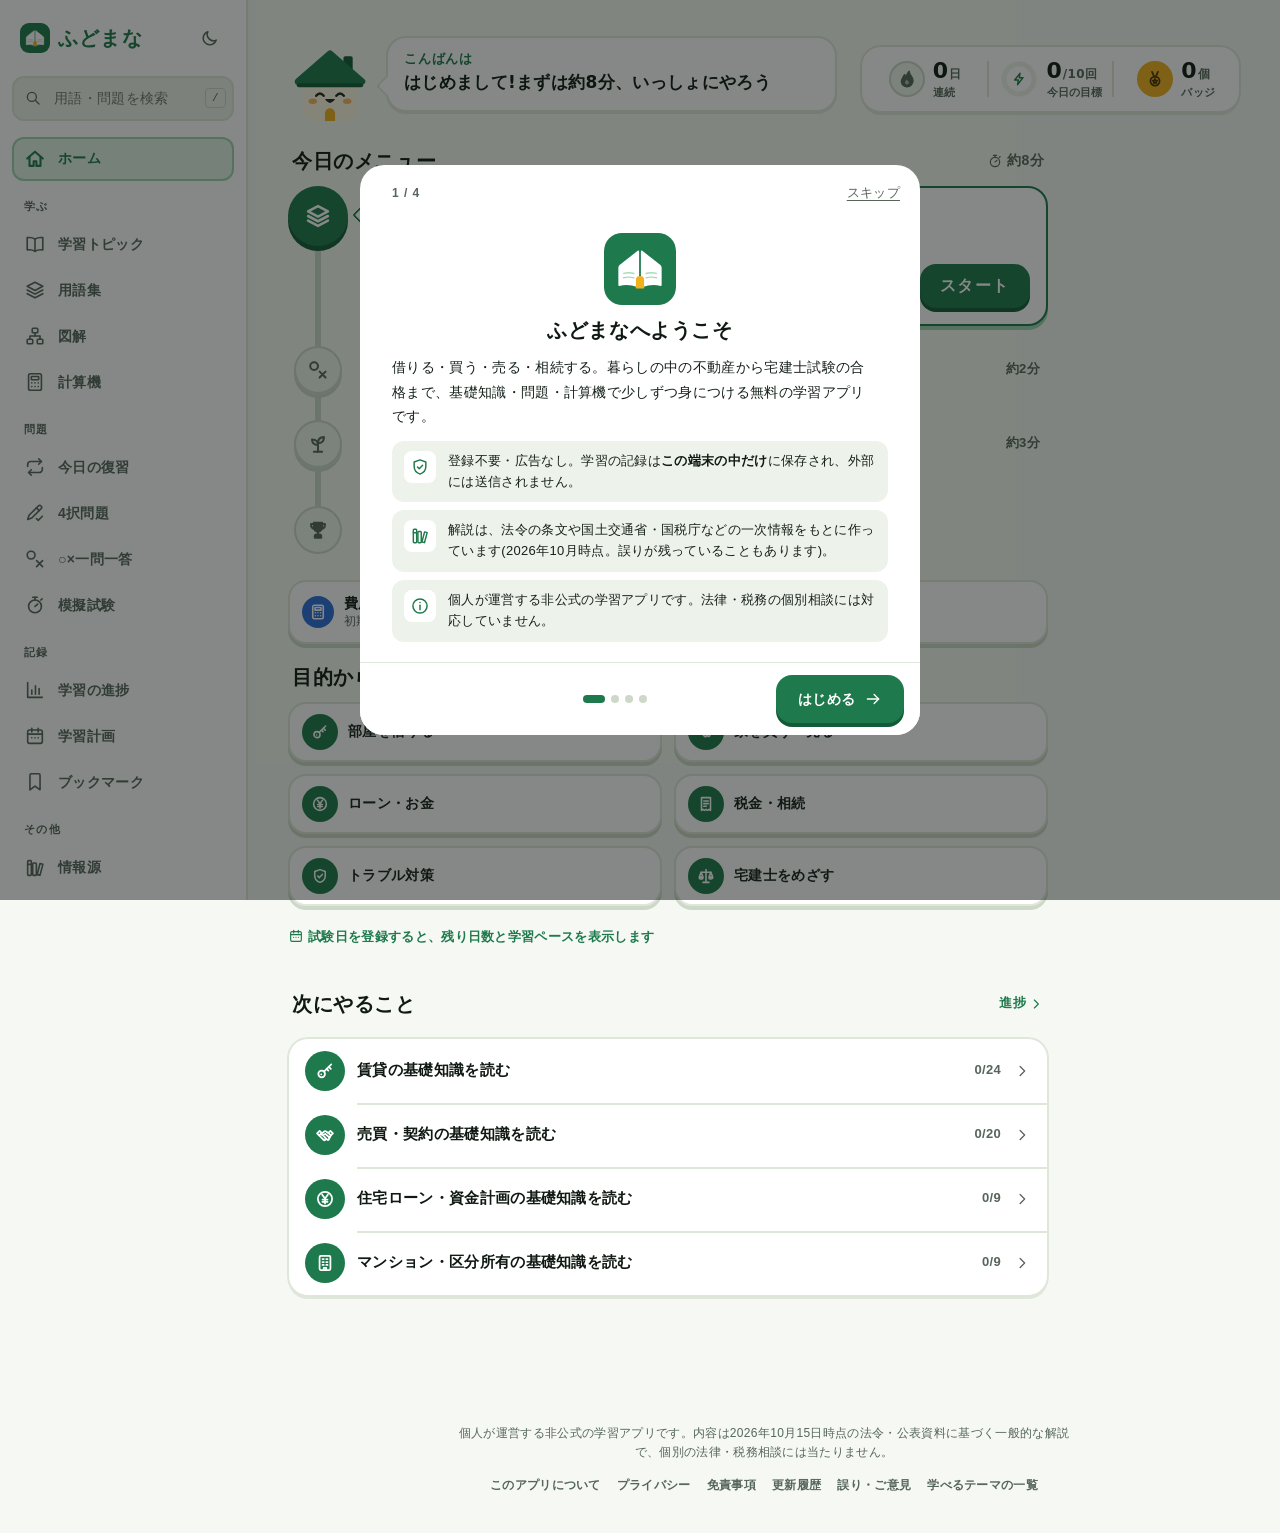
==== commit f4b048fb: "デザイン試作(ゲーム感・深い緑): 土台・キャラクター・ホーム・4択 Co-Authored-By: Claude Opus 5.5 <noreply@anthropic.com>" ====
--- a/webapp/index.html
+++ b/webapp/index.html
@@ -24,7 +24,7 @@
   <link rel="apple-touch-icon" href="icons/apple-touch-icon.png">
   <!-- ブラウザのツールバー色(テーマを手動で選んだときは theme.js が両方を書き換える) -->
   <meta name="theme-color" content="#ffffff" media="(prefers-color-scheme: light)">
-  <meta name="theme-color" content="#171e27" media="(prefers-color-scheme: dark)">
+  <meta name="theme-color" content="#15201a" media="(prefers-color-scheme: dark)">
   <meta name="apple-mobile-web-app-capable" content="yes">
   <meta name="mobile-web-app-capable" content="yes">
   <meta name="apple-mobile-web-app-status-bar-style" content="default">
@@ -168,6 +168,7 @@
   <script src="js/storage.js"></script>
   <script src="js/dates.js"></script>
   <script src="js/icons.js"></script>
+  <script src="js/mascot.js"></script>
   <script src="js/ui.js"></script>
   <script src="js/errorScreen.js"></script>
   <script src="js/report.js"></script>
--- a/webapp/css/style.css
+++ b/webapp/css/style.css
@@ -1,10 +1,14 @@
 /* =========================================================
-   ふどまな デザインシステム(トークン v2)
+   ふどまな デザインシステム(トークン v3「ゲーム感のある学習アプリ・深い緑」)
    1. トークン(ライト/ダーク) 2. ベース 3. レイアウト(ヘッダー・ナビ)
    4. 部品 5. 画面別 6. アニメーション 7. デスクトップ 8. 起動画面・注記・リスト・iPad・横向き 9. このアプリについて・作品で学ぶ
-   配色: 操作の色は澄んだ青(--color-primary)、やる気・達成の演出だけ暖色(--color-warm)。
-   文字の太さ: 本文 400 / ボタン・ラベル 600 / 見出し・数字 700 の3段階だけ使う
-   (iPhone のヒラギノは 400〜500 が W3、600〜800 が W6 で表示されるため 500・800 は使わない)
+   10. ステッカー・紙吹雪・マスコット(v3)
+   配色: 操作の色は深い緑(--color-primary)。ごほうび(連続記録・達成・バッジ)だけ金色(--gold)。
+         分野の色(--cat-*)はアイコンのステッカーと進捗バーで同じものを使う。
+   形: 押せる物(ボタン・選択肢・押せるカード)は下に「ふち」(--lip-*)の厚みがあり、押すと沈む。
+       置いてあるだけの面は 1px の線+外側の線(合わせて 2px)と下 2px の厚み。ぼかした影・淡いグラデーションは使わない。
+   文字の太さ: 本文 400 / ボタン以外のラベル 600〜700 / 見出し・ボタン・大きな数字 800(--font-display)
+   (iPhone のヒラギノは 600〜800 が W6。丸ゴシックは W4 だけなので 800 は端末が太字を合成する)
    ========================================================= */
 
 /* ---------- 1. トークン ---------- */
@@ -13,6 +17,8 @@
 
   /* 文字 */
   --font-sans: -apple-system, BlinkMacSystemFont, "Hiragino Sans", "Hiragino Kaku Gothic ProN", "Noto Sans JP", "Yu Gothic UI", "Meiryo", sans-serif;
+  /* 見出し・ボタン・数字だけに使う(短い文字だけ。読む文章には使わない)。Windows では Yu Gothic UI の太字になる */
+  --font-display: "Hiragino Maru Gothic ProN", "ヒラギノ丸ゴ ProN W4", "Hiragino Sans", "Hiragino Kaku Gothic ProN", "Noto Sans JP", "Yu Gothic UI", "Meiryo", system-ui, sans-serif;
   --font-mono: "SFMono-Regular", Consolas, Menlo, monospace;
   --fs-2xs: .6875rem;
   --fs-xs: .75rem;
@@ -30,10 +36,11 @@
   --lh-snug: 1.6;
   --lh-body: 1.75;
   --lh-read: 1.85;
-  /* 文字の太さ(本文 / ボタン・ラベル / 見出し・数字) */
+  /* 文字の太さ(本文 / ボタン・ラベル / 見出し・数字 / 見出し用の書体) */
   --fw-regular: 400;
   --fw-ui: 600;
   --fw-bold: 700;
+  --fw-display: 800;
 
   /* 余白(4pxグリッド) */
   --sp-1: 4px;
@@ -49,17 +56,20 @@
 
   /* 角丸 */
   --radius-xs: 4px;
-  --radius-sm: 6px;
+  --radius-sm: 8px;
   --radius-md: 12px;
+  /* ボタン・選択肢 */
+  --radius-btn: 16px;
   /* カード・グループ化したリスト */
-  --radius-card: 16px;
-  --radius-lg: 18px;
+  --radius-card: 20px;
+  /* シート・ダイアログ */
+  --radius-lg: 24px;
   --radius-pill: 999px;
   --radius: var(--radius-md);
 
   /* レイアウト */
-  --app-bar-h: 52px;
-  --bottom-nav-h: 56px;
+  --app-bar-h: 56px;
+  --bottom-nav-h: 60px;
   --sidebar-w: 248px;
   --content-max: 1120px;
   --safe-top: env(safe-area-inset-top, 0px);
@@ -71,62 +81,113 @@
   --dur-3: 320ms;
   --ease-out: cubic-bezier(.2, .8, .2, 1);
   --ease-std: cubic-bezier(.4, 0, .2, 1);
+  /* はずむ動き(正解のチェックなど) */
+  --ease-pop: cubic-bezier(.3, 1.6, .5, 1);
 
   /* 色: 面と文字 */
-  --color-bg: #f4f6f9;
+  --color-bg: #f5f8f3;
   --color-surface: #ffffff;
-  --color-surface-muted: #eff2f6;
+  --color-surface-muted: #edf3ea;
   --color-surface-raised: #ffffff;
-  --color-border: #e3e8ef;
-  --color-border-strong: #c5ceda;
-  /* 操作部品の形を示す線(スライダーの溝など)。面に対して 3:1 以上(白の上で 3.3:1) */
-  --color-border-control: #848e9c;
-  --color-text: #1a2330;
-  --color-text-muted: #5a6577;
-  --color-heading: #121c2b;
-
-  /* 色: ブランド(操作の色は澄んだ青。--brand-ink はロゴなどブランドを見せる場面だけ) */
-  --brand-ink: #17325a;
-  --color-primary: #2450c8;
-  --color-primary-dark: #1b3c99;
-  --color-primary-fill: #2652cc;
-  --color-primary-fill-hover: #1e43ab;
+  --color-border: #dfe7db;
+  --color-border-strong: #cdd8c8;
+  /* 操作部品の形を示す線(スライダーの溝など)。面に対して 3:1 以上(白の上で 3.6:1) */
+  --color-border-control: #7a8a7f;
+  --color-text: #16211a;
+  --color-text-muted: #56665b;
+  --color-heading: #101a13;
+
+  /* 色: ブランド(操作の色は深い緑。--brand-ink はロゴなどブランドを見せる場面だけ) */
+  --brand-ink: #135a36;
+  --color-primary: #1e7a4c;
+  --color-primary-dark: #135a36;
+  --color-primary-fill: #1e7a4c;
+  --color-primary-fill-hover: #1a6d43;
   --color-on-primary: #ffffff;
-  --color-primary-soft: #e8eefc;
-  /* 第2の色(図解・グラフの2系列目用。リンクには使わない) */
-  --color-accent: #2c6e6b;
-  --color-accent-soft: #e1f0ee;
-  --color-focus: #2450c8;
-  /* 暖色: 連続記録・達成の演出だけに使う(文字は --color-warm-ink) */
-  --color-warm: #f08a24;
-  --color-warm-ink: #9c4a06;
-  --color-warm-soft: #fff1e3;
+  --color-primary-soft: #e2f2e8;
+  /* 淡い緑の面の枠(選択中の行など) */
+  --color-primary-line: #9ed3b3;
+  /* 第2の色(図解・グラフの2系列目用。リンクには使わない)。緑と見分けやすい青 */
+  --color-accent: #2a63c6;
+  --color-accent-soft: #e3edfb;
+  --color-info: #2f6fdb;
+  --color-info-soft: #e3edfb;
+  --color-focus: #1e7a4c;
+  /* ごほうびの金色: 連続記録・達成・バッジ。金の面の上の文字は --gold-ink、白い面の上の金色の文字は --gold-text */
+  --gold: #f2b01e;
+  --gold-lip: #c68900;
+  --gold-ink: #4a3300;
+  --gold-soft: #fff3d1;
+  --gold-text: #855700;
+  /* 白い面の上の金色のアイコン(3:1 以上) */
+  --gold-icon: #b87f00;
+  /* 暖色(旧名。連続記録・達成の演出。いまは金色と同じ) */
+  --color-warm: var(--gold);
+  --color-warm-ink: var(--gold-text);
+  --color-warm-soft: var(--gold-soft);
 
   /* 色: 状態 */
-  --color-success: #18794a;
-  --color-success-bg: #e6f5ec;
-  --color-success-fill: #1f7f48;
-  --color-success-fill-hover: #186a3b;
-  --color-danger: #b42f2f;
-  --color-danger-bg: #fdecec;
-  --color-danger-fill: #c4373a;
-  --color-danger-fill-hover: #a82d30;
+  --color-success: #1d7845;
+  --color-success-bg: #e2f4e8;
+  --color-success-fill: #1d7845;
+  --color-success-fill-hover: #17633a;
+  --color-danger: #bf3a26;
+  --color-danger-bg: #fce7e3;
+  --color-danger-fill: #d0412c;
+  --color-danger-fill-hover: #b8382a;
   --color-warning: #8a5a00;
   --color-warning-bg: #fff4db;
   --color-warning-fill: #94661a;
   --color-warning-fill-hover: #7a530f;
   --color-star: #8f6500;
-  --color-video: #6a87cc;
-  --color-overlay: rgba(15, 23, 42, .5);
-
-  /* 色: 難易度バッジ(超入門→上級を薄い青→濃い青の段階で表す。赤・緑・黄は正誤と注意のために残す) */
-  --lv-1-bg: #dfe7fb;
-  --lv-1-fg: #1e3f9e;
-  --lv-2-bg: #c3d2f7;
-  --lv-2-fg: #17306f;
-  --lv-3-bg: #4d6fd3;
+  --color-video: #7a4fd0;
+  --color-overlay: rgba(12, 19, 15, .5);
+
+  /* 色: 分野(宅建の4分野+5問免除・消費税。試験と関係のないテーマは緑)。ステッカー(白いアイコン)と進捗バーで使う */
+  --cat-gyoho: #1e7a4c;
+  --cat-kenri: #2f6fdb;
+  --cat-horei: #7a4fd0;
+  /* 税のオレンジは白いアイコン(3.5:1)と進捗バーの溝(3.1:1)の両方を満たす濃さ */
+  --cat-zei: #d96a12;
+  --cat-menjo: #12898a;
+  --cat-shohi: #c4314b;
+  --cat-life: var(--cat-gyoho);
+
+  /* ふち(押せる物の下の厚み)。--lip-h は厚さ。押すとこの分だけ沈む */
+  --lip-h: 4px;
+  --lip-neutral: #cdd8c8;
+  --lip-primary: #135a36;
+  --lip-success: #135a36;
+  --lip-danger: #a93624;
+  --lip-info: #1e4fa6;
+  --lip-warning: #6e4c0e;
+  --lip-gold: var(--gold-lip);
+
+  /* ステッカー(丸い色の面+白いアイコン)。テーマで変えない(白いアイコンとの差 3:1 以上) */
+  --sticker-fg: #ffffff;
+  --sticker-primary: var(--cat-gyoho);
+  --sticker-warn: #e04f3a;
+
+  /* マスコット(家の形のキャラクター。js/mascot.js) */
+  --mascot-roof: #1e7a4c;
+  --mascot-roof-dark: #135a36;
+  --mascot-body: #fff6e2;
+  --mascot-door: #f2b01e;
+  --mascot-ink: #1f2a22;
+  --mascot-cheek: #f6a540;
+
+  /* 通知(トースト) */
+  --toast-bg: #16211a;
+  --toast-fg: #ffffff;
+
+  /* 色: 難易度バッジ(超入門→上級を薄い緑→濃い緑の段階で表す。赤・金は正誤とごほうびのために残す) */
+  --lv-1-bg: #e2f2e8;
+  --lv-1-fg: #135a36;
+  --lv-2-bg: #bfe3cc;
+  --lv-2-fg: #0f4429;
+  --lv-3-bg: #1e7a4c;
   --lv-3-fg: #ffffff;
-  --lv-4-bg: #1d3a8a;
+  --lv-4-bg: #0f4a2d;
   --lv-4-fg: #ffffff;
   /* 旧トークン名(互換のため残す。値は上の段階に合わせる) */
   --color-intro: var(--lv-1-bg);
@@ -139,96 +200,135 @@
   --badge-adv-fg: var(--lv-4-fg);
 
   /* 押したときの薄い影(どの背景色にも重ねられるよう半透明) */
-  --color-press: rgba(15, 23, 42, .08);
-
-  /* 色: ヒートマップ(青の段階) */
+  --color-press: rgba(22, 33, 26, .08);
+
+  /* 色: ヒートマップ(緑の段階) */
   --heat-0: var(--color-surface-muted);
-  --heat-1: #dfe7fb;
-  --heat-2: #a9bdf2;
-  --heat-3: #5a7ddb;
-  --heat-4: #2450c8;
-
-  /* 影(ライトのカードは枠線なし+やわらかい影、ダークは枠線のみ) */
-  --shadow-1: 0 1px 2px rgba(15, 23, 42, .04), 0 2px 10px rgba(15, 23, 42, .06);
-  --shadow-2: 0 2px 4px rgba(15, 23, 42, .06), 0 8px 20px rgba(15, 23, 42, .10);
-  --shadow-3: 0 8px 24px rgba(15, 23, 42, .12), 0 2px 6px rgba(15, 23, 42, .06);
-  --shadow-4: 0 20px 48px rgba(15, 23, 42, .20), 0 4px 12px rgba(15, 23, 42, .08);
-  /* 画面の下に浮かぶトレイ(評価ボタン・回答バーなど) */
-  --shadow-float: 0 4px 20px rgba(15, 23, 42, .12);
-  --shadow-card: var(--shadow-1);
-  --shadow-card-hover: var(--shadow-2);
-  /* カード・タイル・グループ化したリストの枠線(ライトは影で区切るので透明) */
-  --card-border: transparent;
+  --heat-1: #cfeada;
+  --heat-2: #96d1ab;
+  --heat-3: #45a46f;
+  --heat-4: #1e7a4c;
+
+  /* 影の代わりの「線と厚み」(ぼかさない)。名前は以前のまま */
+  --shadow-1: 0 2px 0 var(--color-border);
+  --shadow-2: 0 var(--lip-h) 0 var(--lip-neutral);
+  --shadow-3: 0 var(--lip-h) 0 var(--lip-neutral);
+  /* シート・ダイアログは暗い幕の上に出るので影なし */
+  --shadow-4: none;
+  /* 画面の下に浮かぶトレイ(評価ボタン・回答バーなど): 枠と厚みで本文から離す */
+  --shadow-float: 0 0 0 2px var(--color-border), 0 var(--lip-h) 0 var(--lip-neutral);
+  /* 置いてあるだけの面: 1px の枠線(--card-border)の外にもう 1px と、下に 2px の厚み。
+     枠線が透明の部品(ほかの CSS)でも同じ形に見えるよう、外側の線は影で描く */
+  --shadow-card: 0 0 0 1px var(--color-border), 0 3px 0 var(--color-border);
+  --shadow-card-hover: 0 0 0 1px var(--color-border-strong), 0 3px 0 var(--color-border-strong);
+  /* 押せるカード・タイル: 下のふちを濃く */
+  --shadow-tap: 0 0 0 1px var(--color-border), 0 var(--lip-h) 0 var(--lip-neutral);
+  /* カード・タイル・グループ化したリストの枠線 */
+  --card-border: var(--color-border);
 }
 
 :root[data-theme="dark"] {
   color-scheme: dark;
 
-  --color-bg: #0f141b;
-  --color-surface: #171e27;
-  --color-surface-muted: #1e2731;
+  --color-bg: #0c130f;
+  --color-surface: #15201a;
+  --color-surface-muted: #1c2a22;
   /* シート・ダイアログなど浮いている面は背景より明るく */
-  --color-surface-raised: #232d39;
-  --color-border: #2a3542;
-  --color-border-strong: #3a4757;
-  --color-border-control: #6a7b92;
-  --color-text: #e6ebf1;
-  --color-text-muted: #9aa7b7;
-  --color-heading: #f1f4f8;
-
-  --brand-ink: #17325a;
-  --color-primary: #8aa8ff;
-  --color-primary-dark: #2c4cb0;
-  --color-primary-fill: #3d63d6;
-  --color-primary-fill-hover: #456bdc;
-  --color-on-primary: #ffffff;
-  --color-primary-soft: #1c2a4a;
-  --color-accent: #5fbcb2;
-  --color-accent-soft: #18332f;
-  --color-focus: #8aa8ff;
-  --color-warm: #ffa24c;
-  --color-warm-ink: #ffb877;
-  --color-warm-soft: #3a2714;
-
-  --color-success: #5ccb8c;
-  --color-success-bg: #13291d;
-  --color-success-fill: #1f7f48;
-  --color-success-fill-hover: #1b7140;
-  --color-danger: #ff8a8a;
-  --color-danger-bg: #33191b;
-  --color-danger-fill: #c4373a;
-  --color-danger-fill-hover: #b03134;
+  --color-surface-raised: #213129;
+  --color-border: #29392f;
+  --color-border-strong: #36493c;
+  --color-border-control: #6f8676;
+  --color-text: #e6efe8;
+  --color-text-muted: #9eb1a4;
+  --color-heading: #f2f7f3;
+
+  --brand-ink: #135a36;
+  --color-primary: #3cb878;
+  --color-primary-dark: #23844f;
+  /* ダークの塗りは明るい緑+濃い文字(--color-on-primary)。ほかの塗り(成功・危険・注意)も同じく明るくする */
+  --color-primary-fill: #3cb878;
+  --color-primary-fill-hover: #4cc487;
+  --color-on-primary: #06140c;
+  --color-primary-soft: #173a27;
+  --color-primary-line: #2b6b48;
+  --color-accent: #7fa8f5;
+  --color-accent-soft: #1a2a45;
+  --color-info: #7fa8f5;
+  --color-info-soft: #1a2a45;
+  --color-focus: #3cb878;
+  --gold: #f5be3c;
+  --gold-lip: #b98612;
+  --gold-ink: #4a3300;
+  --gold-soft: #3a2c0e;
+  --gold-text: #f5c451;
+  --gold-icon: #f5be3c;
+
+  --color-success: #4cc487;
+  --color-success-bg: #143222;
+  --color-success-fill: #3cb878;
+  --color-success-fill-hover: #4cc487;
+  --color-danger: #f0705c;
+  --color-danger-bg: #3a1d18;
+  --color-danger-fill: #f0705c;
+  --color-danger-fill-hover: #f38270;
   --color-warning: #e8b04b;
   --color-warning-bg: #33291a;
-  --color-warning-fill: #8a6418;
-  --color-warning-fill-hover: #7a5915;
-  --color-star: #e6b84a;
-  --color-video: #8fa6e0;
+  /* 金色(ごほうび)と見分けられるよう、注意の塗りは橙に寄せる */
+  --color-warning-fill: #ef9f4c;
+  --color-warning-fill-hover: #f2ad66;
+  --color-star: #f5be3c;
+  --color-video: #9b7be6;
   --color-overlay: rgba(0, 0, 0, .6);
 
-  --lv-1-bg: #1c2a4a;
-  --lv-1-fg: #c9d6ff;
-  --lv-2-bg: #2b3f73;
-  --lv-2-fg: #ffffff;
-  --lv-3-bg: #5f80e0;
-  --lv-3-fg: #0b1020;
-  --lv-4-bg: #a9bdf2;
-  --lv-4-fg: #0b1020;
+  /* 分野の色: 暗い面の上でも見分けられるよう少し明るく(白いアイコンとの差は 3:1 以上のまま) */
+  --cat-gyoho: #2a9460;
+  --cat-kenri: #3d7fe6;
+  --cat-horei: #8a63db;
+  --cat-zei: #e06f16;
+  --cat-menjo: #14989a;
+  --cat-shohi: #d6435c;
+
+  /* 暗い背景では黒いふちが見えないので、枠線より一段明るい色で厚みを見せる */
+  --lip-neutral: #36493c;
+  --lip-primary: #23844f;
+  --lip-success: #23844f;
+  --lip-danger: #b5503f;
+  --lip-info: #4a72c4;
+  --lip-warning: #a87c2a;
+
+  --mascot-roof: #2e9a62;
+  --mascot-roof-dark: #1e7a4c;
+  --mascot-body: #f4ead3;
+  --mascot-door: #f5be3c;
+
+  --toast-bg: #e6efe8;
+  --toast-fg: #0c130f;
+
+  --lv-1-bg: #173a27;
+  --lv-1-fg: #bdebd0;
+  --lv-2-bg: #1f5a3a;
+  --lv-2-fg: #e6efe8;
+  --lv-3-bg: #3cb878;
+  --lv-3-fg: #06140c;
+  --lv-4-bg: #a6e3c0;
+  --lv-4-fg: #06140c;
 
   --color-press: rgba(255, 255, 255, .08);
 
-  --heat-1: #1c2a4a;
-  --heat-2: #2f4a8f;
-  --heat-3: #4f72d6;
-  --heat-4: #8aa8ff;
-
-  --shadow-1: 0 1px 2px rgba(0, 0, 0, .30), 0 1px 3px rgba(0, 0, 0, .20);
-  --shadow-2: 0 2px 4px rgba(0, 0, 0, .35), 0 6px 16px rgba(0, 0, 0, .30);
-  --shadow-3: 0 8px 24px rgba(0, 0, 0, .45), 0 2px 6px rgba(0, 0, 0, .30);
-  --shadow-4: 0 20px 48px rgba(0, 0, 0, .60), 0 4px 12px rgba(0, 0, 0, .40);
-  --shadow-float: 0 4px 20px rgba(0, 0, 0, .5);
-  /* ダークのカードは影なし・枠線で区切る */
-  --shadow-card: none;
+  --heat-1: #173a27;
+  --heat-2: #1f6a43;
+  --heat-3: #2e9a62;
+  --heat-4: #4cc487;
+
+  --shadow-1: 0 2px 0 var(--color-border);
+  --shadow-2: 0 var(--lip-h) 0 var(--lip-neutral);
+  --shadow-3: 0 var(--lip-h) 0 var(--lip-neutral);
+  --shadow-4: none;
+  --shadow-float: 0 0 0 2px var(--color-border), 0 var(--lip-h) 0 var(--lip-neutral);
+  /* ダークの枠線はほかの CSS が --color-border で 1px 足すことがあるので、外側の線は同じ色で重ねる */
+  --shadow-card: 0 0 0 1px var(--color-border), 0 3px 0 var(--color-border);
+  --shadow-card-hover: 0 0 0 1px var(--color-border-strong), 0 3px 0 var(--color-border-strong);
+  --shadow-tap: 0 0 0 1px var(--color-border), 0 var(--lip-h) 0 var(--lip-neutral);
   --card-border: var(--color-border);
 }
 
@@ -257,9 +357,10 @@
 h1, h2, h3, h4 {
   color: var(--color-heading);
   line-height: var(--lh-tight);
+  font-family: var(--font-display);
   font-feature-settings: "palt";
   letter-spacing: .03em;
-  font-weight: 700;
+  font-weight: var(--fw-display);
 }
 h2 { font-size: var(--fs-2xl); margin: 0 0 var(--sp-2); }
 /* 見出しの段階: ページ h2 24/30px、セクション h3 18/20px(PC)、カード見出し 18px。画面ごとに h3 の大きさを変えない */
@@ -312,7 +413,7 @@
   top: 0;
   z-index: 40;
   background: var(--color-surface);
-  border-bottom: 1px solid var(--color-border);
+  border-bottom: 2px solid var(--color-border);
   padding-top: var(--safe-top);
 }
 
@@ -330,14 +431,16 @@
   align-items: center;
   gap: var(--sp-2);
   text-decoration: none;
-  color: var(--color-heading);
-  font-weight: 700;
-  font-size: var(--fs-lg);
+  /* ロゴの文字は見出し用の書体で、ブランドの緑に */
+  color: var(--color-primary);
+  font-family: var(--font-display);
+  font-weight: var(--fw-display);
+  font-size: var(--fs-xl);
   font-feature-settings: "palt";
-  letter-spacing: .04em;
-  min-height: 40px;
-}
-.brand-mark { width: 28px; height: 28px; border-radius: 8px; display: block; }
+  letter-spacing: .06em;
+  min-height: 44px;
+}
+.brand-mark { width: 30px; height: 30px; border-radius: 9px; display: block; }
 .app-bar-actions { display: flex; gap: var(--sp-1); }
 
 .global-search-wrap {
@@ -357,10 +460,10 @@
 }
 .global-search-input {
   width: 100%;
-  min-height: 40px;
-  padding: var(--sp-2) var(--sp-3) var(--sp-2) 38px;
-  border: 1px solid var(--color-border);
-  border-radius: 10px;
+  min-height: 44px;
+  padding: var(--sp-2) var(--sp-3) var(--sp-2) 40px;
+  border: 2px solid var(--color-border);
+  border-radius: var(--radius-md);
   font-size: var(--fs-md);
   background: var(--color-surface-muted);
   color: var(--color-text);
@@ -385,8 +488,8 @@
   position: fixed;
   z-index: 60;
   background: var(--color-surface);
-  border: 1px solid var(--color-border);
-  border-radius: var(--radius-md);
+  border: 2px solid var(--color-border);
+  border-radius: var(--radius-btn);
   box-shadow: var(--shadow-3);
   max-height: 60vh;
   overflow-y: auto;
@@ -433,13 +536,13 @@
   display: flex;
   align-items: center;
   gap: var(--sp-3);
-  min-height: 40px;
+  min-height: 44px;
   padding: 0 var(--sp-3);
-  border-radius: 8px;
+  border-radius: var(--radius-md);
   color: var(--color-text-muted);
   text-decoration: none;
   font-size: var(--fs-md);
-  font-weight: 600;
+  font-weight: 700;
   font-feature-settings: "palt";
   position: relative;
   background: none;
@@ -449,20 +552,13 @@
   cursor: pointer;
   transition: background var(--dur-1), color var(--dur-1);
 }
+.side-nav-item .icon { width: 22px; height: 22px; }
 @media (hover: hover) { .side-nav-item:hover { background: var(--color-surface-muted); color: var(--color-text); } }
-.side-nav-item[aria-current="page"] { background: var(--color-primary-soft); color: var(--color-primary); font-weight: 700; }
-.side-nav-item[aria-current="page"]::before {
-  content: "";
-  position: absolute;
-  left: 0;
-  top: 8px;
-  bottom: 8px;
-  width: 3px;
-  border-radius: 0 3px 3px 0;
-  background: var(--color-primary);
-}
+/* 表示中: 下部タブと同じく緑の文字とアイコン。PC は場所が分かるよう面と 2px の枠も付ける */
+.side-nav-item[aria-current="page"] { background: var(--color-primary-soft); color: var(--color-primary); box-shadow: inset 0 0 0 2px var(--color-primary-line); font-family: var(--font-display); font-weight: var(--fw-display); }
+.side-nav-item[aria-current="page"] .icon { stroke-width: 2.25; }
 .side-nav-item .badge-count { margin-left: auto; }
-.side-nav-bottom { margin-top: auto; padding-top: var(--sp-3); border-top: 1px solid var(--color-border); }
+.side-nav-bottom { margin-top: auto; padding-top: var(--sp-3); border-top: 2px solid var(--color-border); }
 
 /* 下部タブバー(スマホ・タブレット) */
 .bottom-nav {
@@ -476,32 +572,32 @@
   height: calc(var(--bottom-nav-h) + var(--safe-bottom));
   padding-bottom: var(--safe-bottom);
   background: var(--color-surface);
-  border-top: 1px solid var(--color-border);
-  box-shadow: 0 -2px 12px rgba(15, 23, 42, .06);
+  border-top: 2px solid var(--color-border);
 }
 .bottom-nav-item {
   display: flex;
   flex-direction: column;
   align-items: center;
   justify-content: center;
-  gap: 2px;
+  gap: 1px;
   color: var(--color-text-muted);
   text-decoration: none;
   font-size: var(--fs-2xs);
-  font-weight: 600;
+  font-weight: 700;
   font-feature-settings: "palt";
   position: relative;
 }
+/* アイコンは大きめ(26px)。表示中は面で囲まず、緑のアイコン・文字と太い線で示す */
 .bottom-nav-icon {
   display: grid;
   place-items: center;
-  width: 56px;
-  height: 28px;
-  border-radius: var(--radius-pill);
-  transition: background var(--dur-2) var(--ease-std);
-}
-.bottom-nav-item[aria-current="page"] { color: var(--color-primary); font-weight: 700; }
-.bottom-nav-item[aria-current="page"] .bottom-nav-icon { background: var(--color-primary-soft); }
+  width: 48px;
+  height: 30px;
+  transition: transform var(--dur-1) var(--ease-std);
+}
+.bottom-nav-icon .icon { width: 26px; height: 26px; transition: stroke-width var(--dur-1); }
+.bottom-nav-item[aria-current="page"] { color: var(--color-primary); font-family: var(--font-display); font-weight: var(--fw-display); }
+.bottom-nav-item[aria-current="page"] .bottom-nav-icon .icon { stroke-width: 2.4; }
 .bottom-nav-item .badge-count { position: absolute; top: 3px; left: calc(50% + 8px); }
 
 body { padding-bottom: calc(var(--bottom-nav-h) + var(--safe-bottom)); }
@@ -536,9 +632,9 @@
 .subnav, .segmented {
   display: flex;
   gap: var(--sp-1);
-  padding: var(--sp-1);
+  padding: var(--sp-1) var(--sp-1) 6px;
   background: var(--color-surface-muted);
-  border-radius: var(--radius-md);
+  border-radius: 14px;
   overflow-x: auto;
   scrollbar-width: none;
 }
@@ -552,11 +648,11 @@
   gap: var(--sp-1);
   min-height: 36px;
   padding: 0 var(--sp-3);
-  border-radius: 8px;
+  border-radius: 10px;
   color: var(--color-text-muted);
   text-decoration: none;
   font-size: var(--fs-sm);
-  font-weight: 600;
+  font-weight: 700;
   font-feature-settings: "palt";
   white-space: nowrap;
   background: none;
@@ -584,18 +680,19 @@
 @media (min-width: 768px) {
   .chip-row-scroll { flex-wrap: wrap; overflow: visible; margin-inline: 0; padding-inline: 0; }
 }
-/* 選択中は面を一段持ち上げる(ダークでは surface だと溝より暗く沈むため raised を使う。ライトは同じ白) */
+/* 選択中は面を一段持ち上げ、下に厚みを付ける(ダークでは surface だと溝より暗く沈むため raised を使う。ライトは同じ白) */
 .subnav-item[aria-current="page"], .segmented-item.active, .segmented-item[aria-pressed="true"] {
   background: var(--color-surface-raised);
   color: var(--color-primary);
-  font-weight: 700;
-  box-shadow: var(--shadow-1);
+  font-family: var(--font-display);
+  font-weight: var(--fw-display);
+  box-shadow: 0 0 0 1px var(--color-border-strong), 0 2px 0 var(--lip-neutral);
 }
 
 /* ---------- 4. 部品 ---------- */
 
 /* カード */
-/* ライト: 枠線なし+やわらかい影 / ダーク: 枠線のみ(影は見えないため) */
+/* 置いてあるだけの面: 枠線 1px+外側の線 1px(--shadow-card)で合わせて 2px、下に 2px の厚み。ぼかした影は使わない */
 .card {
   background: var(--color-surface);
   border: 1px solid var(--card-border);
@@ -606,18 +703,22 @@
 }
 .card-compact { padding: var(--sp-3) var(--sp-4); }
 .card-flush { padding: 0; overflow: hidden; }
-.card-interactive { cursor: pointer; transition: box-shadow var(--dur-2) var(--ease-std), transform var(--dur-2) var(--ease-std), border-color var(--dur-2); }
-@media (hover: hover) { .card-interactive:hover { box-shadow: var(--shadow-2); border-color: var(--color-border-strong); } }
-.card-interactive:active { transform: translateY(1px); }
+/* 押せるカード: 下のふちを濃く厚くし、押すとその分沈む */
+.card-interactive { cursor: pointer; box-shadow: var(--shadow-tap); transition: box-shadow 60ms, transform 60ms, border-color var(--dur-2); }
+@media (hover: hover) { .card-interactive:hover { border-color: var(--color-border-strong); } }
+.card-interactive:active { transform: translateY(var(--lip-h)); box-shadow: 0 0 0 1px var(--color-border); }
+/* 目立たせるカード: グラデーションをやめ、淡い緑の平らな面に */
 .card-hero {
-  border-radius: var(--radius-lg);
+  border-radius: var(--radius-card);
   padding: var(--sp-5);
-  background: linear-gradient(135deg, var(--color-primary-soft), var(--color-surface) 70%);
+  background: var(--color-primary-soft);
+  border-color: var(--color-primary-line);
+  box-shadow: 0 0 0 1px var(--color-primary-line), 0 3px 0 var(--color-primary-line);
 }
 .card.highlighted { outline: 2px solid var(--color-primary); outline-offset: 2px; animation: pulse-success var(--dur-3) var(--ease-out) 2; }
-.card-title { font-size: var(--fs-lg); font-weight: 700; color: var(--color-heading); margin: 0 0 var(--sp-2); line-height: var(--lh-tight); font-feature-settings: "palt"; }
+.card-title { font-size: var(--fs-lg); font-weight: var(--fw-display); font-family: var(--font-display); color: var(--color-heading); margin: 0 0 var(--sp-2); line-height: var(--lh-tight); font-feature-settings: "palt"; }
 .card-header { display: flex; gap: var(--sp-2); align-items: center; flex-wrap: wrap; margin-bottom: var(--sp-2); }
-.card-actions { display: flex; flex-wrap: wrap; gap: var(--sp-2); margin-top: var(--sp-3); }
+.card-actions { display: flex; flex-wrap: wrap; gap: var(--sp-2) var(--sp-2); margin-top: var(--sp-3); }
 
 /* カードを並べるリスト: 余白は gap で管理する */
 .quiz-list, .card-list, .law-row-grid, .source-row-grid, .basics-checklist, .episode-checklist,
@@ -629,58 +730,75 @@
 .card-grid, .topic-grid, .stat-grid, .home-grid, .tile-grid) > * { margin: 0; }
 .basics-checklist, .episode-checklist { list-style: none; padding: 0; margin: 0 0 var(--sp-5); }
 
-/* ボタン */
+/* ボタン
+   塗りの下に濃い同系色の「ふち」(--btn-lip、厚さ --lip-h)があり、押すとその分だけ沈む。
+   文字は見出し用の書体の太字。色違いは --btn-lip だけ変えればよい(ほかの CSS で独自の淡い面にするときは --btn-lip も淡い灰色に) */
 .btn {
+  --btn-lip: var(--lip-primary);
   display: inline-flex;
   align-items: center;
   justify-content: center;
   gap: var(--sp-2);
-  min-height: 40px;
+  min-height: 44px;
   padding: var(--sp-2) var(--sp-4);
-  border-radius: var(--radius-md);
-  border: 1px solid transparent;
+  border-radius: var(--radius-btn);
+  border: 2px solid transparent;
   background: var(--color-primary-fill);
   color: var(--color-on-primary);
+  font-family: var(--font-display);
   font-size: var(--fs-md);
-  font-weight: 600;
+  font-weight: var(--fw-display);
   line-height: var(--lh-tight);
+  letter-spacing: .04em;
   font-feature-settings: "palt";
   text-decoration: none;
   cursor: pointer;
-  transition: background var(--dur-1), border-color var(--dur-1), color var(--dur-1), box-shadow var(--dur-1), transform var(--dur-1);
+  box-shadow: 0 var(--lip-h) 0 var(--btn-lip);
+  transition: background var(--dur-1), border-color var(--dur-1), color var(--dur-1), box-shadow 60ms, transform 60ms;
 }
 @media (hover: hover) { .btn:hover { background: var(--color-primary-fill-hover); } }
-.btn:active { transform: translateY(1px); }
+.btn:active:not(:disabled) { transform: translateY(var(--lip-h)); box-shadow: 0 0 0 var(--btn-lip); }
 .btn:disabled { opacity: .55; cursor: not-allowed; transform: none; }
 .btn.active { box-shadow: 0 0 0 2px var(--color-surface), 0 0 0 4px var(--color-primary); }
-.btn-secondary { background: var(--color-surface); color: var(--color-text); border-color: var(--color-border-strong); }
+.btn-secondary { --btn-lip: var(--lip-neutral); background: var(--color-surface); color: var(--color-text); border-color: var(--color-border-strong); }
 @media (hover: hover) { .btn-secondary:hover { background: var(--color-surface-muted); } }
-.btn-ghost { background: transparent; color: var(--color-primary); }
+/* 枠もふちもない文字だけのボタン(押すと薄い影が重なるだけ。沈まない) */
+.btn-ghost { --lip-h: 0px; background: transparent; color: var(--color-primary); box-shadow: none; }
 @media (hover: hover) { .btn-ghost:hover { background: var(--color-primary-soft); } }
-.btn-danger { background: var(--color-danger-fill); color: var(--color-on-primary); }
+.btn-danger { --btn-lip: var(--lip-danger); background: var(--color-danger-fill); color: var(--color-on-primary); }
 @media (hover: hover) { .btn-danger:hover { background: var(--color-danger-fill-hover); } }
-.btn-success { background: var(--color-success-fill); color: var(--color-on-primary); }
+.btn-success { --btn-lip: var(--lip-success); background: var(--color-success-fill); color: var(--color-on-primary); }
 @media (hover: hover) { .btn-success:hover { background: var(--color-success-fill-hover); } }
-.btn-warning { background: var(--color-warning-fill); color: var(--color-on-primary); }
+.btn-warning { --btn-lip: var(--lip-warning); background: var(--color-warning-fill); color: var(--color-on-primary); }
 @media (hover: hover) { .btn-warning:hover { background: var(--color-warning-fill-hover); } }
-.btn-sm { min-height: 36px; padding: var(--sp-1) var(--sp-3); font-size: var(--fs-sm); }
-.btn-lg { min-height: 52px; padding: var(--sp-3) var(--sp-5); font-size: var(--fs-base); border-radius: 14px; }
+/* 金色(ごほうび・達成の操作だけに使う) */
+.btn-gold { --btn-lip: var(--gold-lip); background: var(--gold); color: var(--gold-ink); }
+@media (hover: hover) { .btn-gold:hover { background: var(--gold); filter: brightness(1.05); } }
+.btn-sm { --lip-h: 3px; min-height: 36px; padding: var(--sp-1) var(--sp-3); font-size: var(--fs-sm); border-radius: var(--radius-md); }
+.btn-lg { min-height: 52px; padding: var(--sp-3) var(--sp-5); font-size: var(--fs-base); border-radius: var(--radius-btn); }
 .btn-block { width: 100%; }
 .btn-icon {
+  --lip-h: 0px;
   width: 40px;
   height: 40px;
   min-height: 40px;
   padding: 0;
+  border-width: 0;
   background: transparent;
   color: var(--color-text-muted);
   border-radius: var(--radius-md);
+  box-shadow: none;
 }
 @media (hover: hover) { .btn-icon:hover { background: var(--color-surface-muted); color: var(--color-text); } }
+/* スマホでは主な操作(塗りのボタン・横いっぱいのボタン)を 48px 以上に */
+@media (max-width: 767px) {
+  .btn:not(.btn-sm, .btn-icon, .btn-ghost, .btn-secondary, .back-btn, .choice-btn), .btn-block:not(.btn-sm) { min-height: 48px; }
+}
 
 /* 戻るボタン: 左の山かっこを本文の左端にそろえる */
-.back-btn { margin-bottom: var(--sp-3); margin-left: calc(var(--sp-2) * -1); background: transparent; color: var(--color-text-muted); border-color: transparent; padding-left: var(--sp-1); }
+.back-btn { --lip-h: 0px; margin-bottom: var(--sp-3); margin-left: calc(var(--sp-2) * -1); background: transparent; color: var(--color-text-muted); border-color: transparent; padding-left: var(--sp-1); box-shadow: none; font-family: var(--font-sans); font-weight: var(--fw-bold); }
 @media (hover: hover) { .back-btn:hover { background: var(--color-surface-muted); color: var(--color-text); } }
-.load-more-btn { display: flex; margin: var(--sp-4) auto 0; background: var(--color-surface); color: var(--color-primary); border-color: var(--color-border-strong); }
+.load-more-btn { --btn-lip: var(--lip-neutral); display: flex; margin: var(--sp-4) auto 0; background: var(--color-surface); color: var(--color-primary); border-color: var(--color-border-strong); }
 @media (hover: hover) { .load-more-btn:hover { background: var(--color-surface-muted); } }
 
 .link-btn {
@@ -704,20 +822,20 @@
 :is(.view-desc, .episode-empty-state, p) > .link-btn { display: inline; min-height: 0; padding: 0; vertical-align: baseline; position: relative; text-decoration: underline; text-decoration-thickness: 1px; }
 :is(.view-desc, .episode-empty-state, p) > .link-btn::after { content: ""; position: absolute; inset: -10px -2px; }
 
-/* チップ */
+/* チップ(絞り込みの切り替え)。錠剤型をやめ、角の丸い札に。選択中は淡い緑の面+緑の枠と文字(塗りつぶさない) */
 .chip-row { display: flex; gap: var(--sp-2); flex-wrap: wrap; }
 .chip {
   display: inline-flex;
   align-items: center;
   gap: var(--sp-1);
   min-height: 40px;
-  padding: 0 var(--sp-4);
-  border-radius: var(--radius-pill);
-  border: 1px solid var(--color-border-strong);
+  padding: 0 var(--sp-3);
+  border-radius: var(--radius-md);
+  border: 2px solid var(--color-border-strong);
   background: var(--color-surface);
   color: var(--color-text);
   font-size: var(--fs-md);
-  font-weight: 600;
+  font-weight: 700;
   font-feature-settings: "palt";
   line-height: var(--lh-tight);
   text-decoration: none;
@@ -726,23 +844,23 @@
   transition: background var(--dur-1), color var(--dur-1), border-color var(--dur-1);
 }
 @media (hover: hover) { .chip:hover { border-color: var(--color-primary); color: var(--color-primary); } }
-.chip.active, .chip[aria-pressed="true"] { background: var(--color-primary-fill); border-color: var(--color-primary-fill); color: var(--color-on-primary); }
-/* 選択中のチップの件数は薄くしない(青の上で白を薄くすると 4.5:1 を下回る。作品で学ぶ・模擬試験の結果の絞り込み) */
+.chip.active, .chip[aria-pressed="true"] { background: var(--color-primary-soft); border-color: var(--color-primary); color: var(--color-primary); }
+/* 選択中のチップの件数は薄くしない(淡い緑の上で薄くすると 4.5:1 を下回る。作品で学ぶ・模擬試験の結果の絞り込み) */
 :is(.chip.active, .chip[aria-pressed="true"]) :is(.num, .exam-filter-count) { opacity: 1; }
-.chip-small { min-height: 34px; padding: 0 var(--sp-3); font-size: var(--fs-sm); }
+.chip-small { min-height: 34px; padding: 0 var(--sp-3); font-size: var(--fs-sm); border-radius: 10px; }
 .chip-small::after { content: ""; position: absolute; inset: -5px 0; }
 .chip-muted, .chip-topic { background: var(--color-surface-muted); color: var(--color-text-muted); border-color: transparent; }
 @media (hover: hover) { .chip-muted:hover, .chip-topic:hover { border-color: var(--color-primary); color: var(--color-primary); } }
-/* 2行に折り返すことがあるチップは丸い錠剤型にしない */
+/* 2行に折り返すことがあるチップ */
 .ox-links .chip, .weak-terms-panel .chip { border-radius: var(--radius-md); }
 
-/* バッジ */
+/* バッジ(難易度などの小さな札)。錠剤型ではなく角の小さい四角に */
 .badge {
   display: inline-flex;
   align-items: center;
   font-size: var(--fs-2xs);
   padding: 2px var(--sp-2);
-  border-radius: var(--radius-pill);
+  border-radius: 6px;
   font-weight: 700;
   line-height: 1.5;
   letter-spacing: .04em;
@@ -756,7 +874,10 @@
 .badge-上級 { background: var(--lv-4-bg); color: var(--lv-4-fg); }
 .badge-soft { background: var(--color-primary-soft); color: var(--color-primary); }
 .badge-accent { background: var(--color-accent-soft); color: var(--color-accent); }
-
+/* ごほうび(達成・自己ベストなど) */
+.badge-gold { background: var(--gold); color: var(--gold-ink); }
+
+/* 件数のしるし(未読・復習の数): 赤い丸。数を知らせる役なので残す */
 .badge-count {
   min-width: 18px;
   height: 18px;
@@ -775,31 +896,32 @@
   animation: count-badge-pop var(--dur-3) var(--ease-out);
 }
 
-/* .badge・.source-tag・.review-status は同じ行に並ぶので高さ(行高1.5)をそろえる */
+/* .badge・.source-tag・.review-status は同じ行に並ぶので高さ(行高1.5)をそろえる。
+   出典などの札は枠で囲まず、淡い面に灰色の文字で目立たせない */
 .source-tag {
-  display: inline-flex;
-  align-items: center;
-  gap: var(--sp-1);
-  font-size: var(--fs-2xs);
-  line-height: 1.5;
-  padding: 1px var(--sp-2);
-  border-radius: var(--radius-pill);
-  border: 1px solid var(--color-border-strong);
-  color: var(--color-text-muted);
-  font-weight: 600;
-  white-space: nowrap;
-}
-.source-tag-general { border-color: var(--color-accent); color: var(--color-accent); }
-.source-tag-episode { border-color: var(--color-primary); color: var(--color-primary); }
-
-.review-status {
   display: inline-flex;
   align-items: center;
   gap: var(--sp-1);
   font-size: var(--fs-2xs);
   line-height: 1.5;
   padding: 2px var(--sp-2);
-  border-radius: var(--radius-pill);
+  border-radius: 6px;
+  background: var(--color-surface-muted);
+  color: var(--color-text-muted);
+  font-weight: 700;
+  white-space: nowrap;
+}
+.source-tag-general { color: var(--color-accent); background: var(--color-accent-soft); }
+.source-tag-episode { color: var(--color-primary); background: var(--color-primary-soft); }
+
+.review-status {
+  display: inline-flex;
+  align-items: center;
+  gap: var(--sp-1);
+  font-size: var(--fs-2xs);
+  line-height: 1.5;
+  padding: 2px var(--sp-2);
+  border-radius: 6px;
   font-weight: 700;
 }
 .review-status-ok { background: var(--color-success-bg); color: var(--color-success); }
@@ -811,8 +933,8 @@
   width: 100%;
   min-height: 44px;
   padding: var(--sp-2) var(--sp-3);
-  border: 1px solid var(--color-border-strong);
-  border-radius: 10px;
+  border: 2px solid var(--color-border-strong);
+  border-radius: var(--radius-md);
   font-size: var(--fs-base);
   background: var(--color-surface);
   color: var(--color-text);
@@ -829,13 +951,14 @@
 .memorize-toggle input, .check-inline input { width: 18px; height: 18px; accent-color: var(--color-primary-fill); }
 .progress-text { font-size: var(--fs-md); color: var(--color-text-muted); font-variant-numeric: tabular-nums; }
 
-/* 進捗バー */
-.progress-bar { flex: 1; height: 8px; background: var(--color-surface-muted); border-radius: var(--radius-pill); overflow: hidden; }
-.progress-bar-lg { height: 12px; }
-.progress-bar-fill { height: 100%; background: var(--color-primary-fill); width: 0%; border-radius: inherit; transition: width var(--dur-3) var(--ease-out); }
+/* 進捗バー: 太く丸く、平らな色で塗る。色は分野の色(親に .cat-kenri などを付けると --cat が変わる)。
+   100%・合格などの「達成」は金色(.fill-success) */
+.progress-bar { flex: 1; height: 12px; background: var(--color-surface-muted); border-radius: var(--radius-pill); overflow: hidden; }
+.progress-bar-lg { height: 16px; }
+.progress-bar-fill { height: 100%; background: var(--cat, var(--color-primary-fill)); width: 0%; border-radius: inherit; transition: width var(--dur-3) var(--ease-out); }
 .progress-bar-fill.fill-understood, .progress-bar-fill.fill-accent { background: var(--color-accent); }
 .progress-bar-fill.fill-video { background: var(--color-video); }
-.progress-bar-fill.fill-success { background: var(--color-success-fill); }
+.progress-bar-fill.fill-success { background: var(--gold); }
 .progress-bars { margin: var(--sp-3) 0; display: flex; flex-direction: column; gap: var(--sp-2); }
 .progress-bar-row { display: flex; align-items: center; gap: var(--sp-2); font-size: var(--fs-sm); }
 .progress-bar-row > span:first-child { width: 60px; flex-shrink: 0; }
@@ -849,10 +972,11 @@
   gap: var(--sp-1);
   padding: var(--sp-3) var(--sp-4);
   background: var(--color-surface);
-  border: 1px solid var(--color-border);
-  border-radius: var(--radius-md);
-}
-.stat-value { font-size: var(--fs-2xl); font-weight: 700; color: var(--color-primary); line-height: var(--lh-tight); font-variant-numeric: tabular-nums; }
+  border: 1px solid var(--card-border);
+  border-radius: var(--radius-btn);
+  box-shadow: var(--shadow-card);
+}
+.stat-value { font-family: var(--font-display); font-size: var(--fs-2xl); font-weight: var(--fw-display); color: var(--color-primary); line-height: var(--lh-tight); font-variant-numeric: tabular-nums; }
 .stat-value small { font-size: var(--fs-sm); color: var(--color-text-muted); font-weight: 400; margin-left: 2px; }
 .stat-label { font-size: var(--fs-xs); color: var(--color-text-muted); }
 
@@ -866,16 +990,18 @@
   gap: var(--sp-3);
   color: var(--color-text-muted);
 }
+/* 大きな丸いステッカー(緑の面+白いアイコン。形は 10. の .sticker と共通) */
 .empty-state-icon {
-  width: 64px;
-  height: 64px;
+  width: 72px;
+  height: 72px;
   border-radius: 50%;
-  background: var(--color-primary-soft);
-  color: var(--color-primary);
+  background: var(--sticker-bg, var(--sticker-primary));
+  color: var(--sticker-fg);
   display: grid;
   place-items: center;
 }
-.empty-state-title { font-weight: 700; color: var(--color-heading); font-size: var(--fs-lg); margin: 0; }
+.empty-state-icon .icon { width: 34px; height: 34px; stroke-width: 2.1; }
+.empty-state-title { font-family: var(--font-display); font-weight: var(--fw-display); color: var(--color-heading); font-size: var(--fs-lg); margin: 0; }
 .empty-state-body { font-size: var(--fs-md); max-width: 38ch; margin: 0; line-height: var(--lh-snug); }
 
 /* 図解 */
@@ -883,8 +1009,8 @@
   margin: var(--sp-4) 0;
   padding: var(--sp-4) var(--sp-3) var(--sp-3);
   background: var(--color-surface);
-  border: 1px solid var(--color-border);
-  border-radius: var(--radius-md);
+  border: 2px solid var(--color-border);
+  border-radius: var(--radius-btn);
 }
 .figure-title { font-size: var(--fs-sm); font-weight: 700; color: var(--color-heading); margin: 0 0 var(--sp-2); display: flex; align-items: center; gap: var(--sp-2); }
 .figure figcaption { font-size: var(--fs-xs); color: var(--color-text-muted); margin-top: var(--sp-2); line-height: var(--lh-snug); }
@@ -949,8 +1075,8 @@
    (見えている操作欄の高さはおよそ 100px。ボタン1つの欄でも余白が少し多いだけで困らない) */
 .sheet:has(> .sheet-foot, .filter-sheet-foot, .exam-submit-actions) { scroll-padding-bottom: 120px; }
 .sheet-head { display: flex; align-items: center; justify-content: space-between; gap: var(--sp-3); margin-bottom: var(--sp-3); }
-.sheet-title { font-size: var(--fs-lg); font-weight: 700; margin: 0; color: var(--color-heading); font-feature-settings: "palt"; }
-.sheet-grip { width: 40px; height: 4px; border-radius: 2px; background: var(--color-border-strong); margin: 0 auto var(--sp-3); }
+.sheet-title { font-family: var(--font-display); font-size: var(--fs-lg); font-weight: var(--fw-display); margin: 0; color: var(--color-heading); font-feature-settings: "palt"; }
+.sheet-grip { width: 44px; height: 5px; border-radius: 3px; background: var(--color-border-strong); margin: 0 auto var(--sp-3); }
 
 .modal-overlay {
   position: fixed;
@@ -984,12 +1110,14 @@
   bottom: calc(var(--bottom-nav-h) + var(--safe-bottom) + var(--sp-3));
   left: 50%;
   transform: translateX(-50%) translateY(16px);
-  background: var(--color-primary-dark);
-  color: var(--color-on-primary);
-  padding: var(--sp-3) var(--sp-5);
-  border-radius: var(--radius-md);
-  box-shadow: var(--shadow-3);
+  /* ライトは濃い面に白い文字、ダークは明るい面に濃い文字(どちらの背景からも浮いて見える) */
+  background: var(--toast-bg);
+  color: var(--toast-fg);
+  padding: var(--sp-3) var(--sp-4) var(--sp-3) var(--sp-5);
+  border-radius: var(--radius-btn);
+  box-shadow: none;
   font-size: var(--fs-md);
+  font-weight: 700;
   opacity: 0;
   transition: opacity var(--dur-2), transform var(--dur-2) var(--ease-out);
   z-index: 200;
@@ -1003,13 +1131,12 @@
 }
 .toast > span { flex: 1 1 auto; }
 .toast-show { opacity: 1; transform: translateX(-50%) translateY(0); }
-.toast-success { background: var(--color-success-fill); }
-.toast-error { background: var(--color-danger-fill); }
-.toast .btn { flex-shrink: 0; white-space: nowrap; min-height: 36px; padding: 0 var(--sp-3); background: rgba(0, 0, 0, .2); box-shadow: inset 0 0 0 1px rgba(255, 255, 255, .45); }
-/* 白く重ねると、成功(緑)・エラー(赤)のトーストでは白い文字とのコントラストが4.5:1を下回る(緑 3.7:1)。
-   どのテーマ・種類でも暗く重ね、ボタンの形は白い細線で示す */
-/* トーストの地(青・緑・赤)の上では、青いフォーカス枠が見えない(1.4:1)ので白にする */
-.toast :focus-visible { outline-color: #ffffff; }
+.toast-success { background: var(--color-success-fill); color: var(--color-on-primary); }
+.toast-error { background: var(--color-danger-fill); color: var(--color-on-primary); }
+/* トーストの中のボタンは塗らず、文字と同じ色の 2px の枠で形を示す(どの地の色でも文字とのコントラストはトーストの文字と同じ) */
+.toast .btn { --lip-h: 0px; flex-shrink: 0; white-space: nowrap; min-height: 36px; padding: 0 var(--sp-3); background: transparent; color: inherit; border: 0; box-shadow: inset 0 0 0 2px currentColor; border-radius: var(--radius-md); }
+/* トーストの地(緑・赤・濃い色)の上では緑のフォーカス枠が見えないので、文字と同じ色にする */
+.toast :focus-visible { outline-color: currentColor; }
 
 /* セクション見出し */
 .section-head { display: flex; align-items: center; justify-content: space-between; gap: var(--sp-3); margin: var(--sp-7) 0 var(--sp-3); }
@@ -1039,7 +1166,7 @@
   display: flex;
   flex-direction: column;
 }
-@media (hover: hover) { .flip-card:hover .flip-card-front { box-shadow: var(--shadow-2); border-color: var(--color-border-strong); } }
+@media (hover: hover) { .flip-card:hover .flip-card-front { box-shadow: var(--shadow-card-hover); border-color: var(--color-border-strong); } }
 .flip-card-back { transform: rotateY(180deg); }
 .flip-face-head { display: flex; align-items: flex-start; justify-content: space-between; gap: var(--sp-2); margin: calc(var(--sp-1) * -1) calc(var(--sp-2) * -1) var(--sp-2) 0; }
 .flip-face-tags { display: flex; flex-wrap: wrap; gap: var(--sp-1); align-items: center; padding-top: var(--sp-2); }
@@ -1056,7 +1183,7 @@
 .term-simple { margin: 0 0 var(--sp-2); font-size: var(--fs-base); line-height: var(--lh-snug); }
 /* 読む本文(基礎知識を開いたとき・カードの裏): 17px / 1.85 の本文色 */
 .basics-body .term-simple, .flip-card-back .term-simple { font-size: var(--fs-read); line-height: var(--lh-read); color: var(--color-text); margin: 0 0 var(--sp-4); }
-/* 「試験のポイント」「もう一歩」: 左に青い線の囲み(本文と同じ濃さの文字) */
+/* 「試験のポイント」「もう一歩」: 左に緑の線の囲み(本文と同じ濃さの文字) */
 .term-deep {
   margin: 0 0 var(--sp-3);
   padding: var(--sp-3) var(--sp-4);
@@ -1071,7 +1198,7 @@
 .term-deep > strong:first-child { display: block; font-size: var(--fs-xs); color: var(--color-primary); letter-spacing: .04em; margin-bottom: 2px; }
 .term-citation { font-size: var(--fs-xs); color: var(--color-text-muted); margin: var(--sp-2) 0 0; line-height: var(--lh-snug); }
 .term-citation a { color: var(--color-primary); }
-/* 根拠条文: 囲みをやめて小さな注記に(アイコンだけ青) */
+/* 根拠条文: 囲みをやめて小さな注記に(アイコンだけ緑) */
 .law-ref {
   font-size: var(--fs-sm);
   color: var(--color-text-muted);
@@ -1095,17 +1222,19 @@
 .topic-group-meta { font-size: var(--fs-xs); color: var(--color-text-muted); }
 .topic-card { display: flex; flex-direction: column; gap: var(--sp-2); }
 .topic-card-head { display: flex; align-items: center; gap: var(--sp-3); }
+/* トピックのアイコン: 丸いステッカー(分野の色は親の .cat-* で変わる。無ければ緑) */
 .topic-icon {
-  width: 40px;
-  height: 40px;
-  border-radius: var(--radius-md);
-  background: var(--color-primary-soft);
-  color: var(--color-primary);
+  width: 44px;
+  height: 44px;
+  border-radius: 50%;
+  background: var(--sticker-bg, var(--cat, var(--sticker-primary)));
+  color: var(--sticker-fg);
   display: grid;
   place-items: center;
   flex-shrink: 0;
 }
-.topic-card-title { font-weight: 700; color: var(--color-heading); font-size: var(--fs-base); line-height: var(--lh-tight); font-feature-settings: "palt"; }
+.topic-icon .icon { stroke-width: 2.1; }
+.topic-card-title { font-family: var(--font-display); font-weight: var(--fw-display); color: var(--color-heading); font-size: var(--fs-base); line-height: var(--lh-tight); font-feature-settings: "palt"; }
 .topic-card .episode-summary { font-size: var(--fs-sm); color: var(--color-text-muted); line-height: var(--lh-snug); margin: 0; flex: 1; }
 .topic-progress-row { display: flex; align-items: center; gap: var(--sp-2); font-size: var(--fs-xs); color: var(--color-text-muted); }
 .topic-progress-row > span:first-child { width: 56px; flex-shrink: 0; }
@@ -1113,7 +1242,7 @@
 .topic-open-btn { margin-top: var(--sp-2); align-self: flex-start; }
 
 .topic-hero { display: flex; gap: var(--sp-4); align-items: flex-start; margin-bottom: var(--sp-4); }
-.topic-hero .topic-icon { width: 52px; height: 52px; border-radius: var(--radius-lg); }
+.topic-hero .topic-icon { width: 56px; height: 56px; border-radius: 50%; }
 .topic-hero h2 { margin: 0 0 var(--sp-1); }
 .topic-detail-layout { display: block; }
 .topic-rail { display: none; }
@@ -1210,17 +1339,21 @@
 .weak-terms-label { font-size: var(--fs-sm); color: var(--color-text-muted); margin-right: 2px; }
 
 .choice-list { display: flex; flex-direction: column; gap: var(--sp-2); margin-top: var(--sp-3); }
+/* 選択肢: 白い札+灰色のふち。正解は緑、誤答は赤みのある色の札になる(4択の詳しい見た目は css/practice.css) */
 .choice-btn {
+  --btn-lip: var(--lip-neutral);
   justify-content: flex-start;
   text-align: left;
   width: 100%;
-  min-height: 48px;
+  min-height: 52px;
   padding: var(--sp-3) var(--sp-4);
   background: var(--color-surface);
   color: var(--color-text);
-  border: 1px solid var(--color-border-strong);
-  /* 回答の前後で番号の位置が動かないよう、常に上そろえ。選択肢は読む文章なので太さは本文と同じ */
+  border: 2px solid var(--color-border-strong);
+  border-radius: var(--radius-btn);
+  /* 回答の前後で番号の位置が動かないよう、常に上そろえ。選択肢は読む文章なので書体・太さは本文と同じ */
   align-items: flex-start;
+  font-family: var(--font-sans);
   font-weight: 400;
   line-height: 1.7;
   font-size: var(--fs-md);
@@ -1231,27 +1364,30 @@
 }
 /* .btn:hover の濃い塗りを打ち消す(タッチ端末で押した後に残る :hover もこれで無色になる) */
 .choice-btn:hover { background: var(--color-surface); border-color: var(--color-border-strong); }
-/* マウス操作のときだけ、控えめなホバー色(選んだ色・正解の色と紛れないよう淡い灰色) */
+/* マウス操作のときだけ、控えめなホバー色(選んだ色・正解の色と紛れないよう淡い面+緑の枠) */
 @media (hover: hover) { .choice-btn:not(:disabled):hover { background: var(--color-surface-muted); border-color: var(--color-primary); } }
 .choice-btn:disabled { opacity: .72; cursor: default; transform: none; }
 .choice-key {
   flex-shrink: 0;
-  width: 24px;
-  height: 24px;
+  width: 26px;
+  height: 26px;
   border-radius: 50%;
-  border: 1px solid var(--color-border-strong);
+  border: 2px solid var(--color-border-strong);
   display: inline-grid;
   place-items: center;
+  font-family: var(--font-display);
   font-size: var(--fs-xs);
-  font-weight: 700;
+  font-weight: var(--fw-display);
   color: var(--color-text-muted);
   /* 1行目の文字の高さに合わせる */
-  margin-top: 2px;
-}
-/* 回答時の動きは「選んだ誤答が小さく揺れる」1つだけ */
-.choice-btn.correct, .choice-btn.correct:disabled:hover { background: var(--color-success-bg); border-color: var(--color-success); color: var(--color-text); opacity: 1; animation: none; }
-.choice-btn.incorrect, .choice-btn.incorrect:disabled:hover { background: var(--color-danger-bg); border-color: var(--color-danger); color: var(--color-text); opacity: 1; animation: shake-x 240ms var(--ease-std); }
-.choice-btn.correct .choice-key { background: var(--color-success-fill); border-color: var(--color-success-fill); color: var(--color-on-primary); }
+  margin-top: 1px;
+}
+/* 回答時: 正解は緑の札と番号の丸が「ぽん」と出る。選んだ誤答は赤みのある札で小さく揺れる(動きを減らす設定では色だけ) */
+.choice-btn.correct, .choice-btn.correct:disabled:hover { --btn-lip: var(--lip-success); background: var(--color-success-bg); border-color: var(--color-success-fill); color: var(--color-text); opacity: 1; animation: none; }
+.choice-btn.incorrect, .choice-btn.incorrect:disabled:hover { --btn-lip: var(--lip-danger); background: var(--color-danger-bg); border-color: var(--color-danger-fill); color: var(--color-text); opacity: 1; animation: shake-x 300ms var(--ease-std); }
+.choice-btn.correct .choice-key { background: var(--color-success-fill); border-color: var(--color-success-fill); color: var(--color-on-primary); animation: pop-check 250ms var(--ease-out); }
+/* 回答済みの状態を描き直したとき(戻ってきたときなど)は動かさない */
+.is-restored .choice-btn .choice-key { animation: none; }
 .choice-btn.incorrect .choice-key { background: var(--color-danger-fill); border-color: var(--color-danger-fill); color: var(--color-on-primary); }
 
 /* 復習(評価のトレイ・ボタンの色・完了の画面は css/practice.css) */
@@ -1264,7 +1400,7 @@
 .link-inline { color: var(--color-primary); text-decoration: underline; text-underline-offset: 2px; }
 .grade-row { display: grid; grid-template-columns: repeat(4, 1fr); gap: var(--sp-1); margin-top: auto; padding-top: var(--sp-3); }
 /* 評価ボタンの基本形(ラベルの下に次の間隔)。淡い面+色付きの文字は practice.css の .review-view .grade-btn */
-.grade-btn { font-size: var(--fs-md); padding: var(--sp-2) var(--sp-1); min-height: 54px; flex-direction: column; gap: 1px; border: 0; border-radius: var(--radius-md); font-weight: 700; }
+.grade-btn { --btn-lip: var(--lip-neutral); --lip-h: 3px; font-size: var(--fs-md); padding: var(--sp-2) var(--sp-1); min-height: 54px; flex-direction: column; gap: 1px; border: 0; border-radius: var(--radius-md); }
 /* 次の間隔(小さい文字)は薄くしない(淡い色の面の上で薄くすると 4.5:1 を下回る) */
 .grade-btn small { font-size: var(--fs-2xs); font-weight: 600; }
 .tts-btn { color: var(--color-text-muted); }
@@ -1282,8 +1418,8 @@
 .settings-range::-webkit-slider-runnable-track { height: 6px; border-radius: var(--radius-pill); background: var(--color-border-control); }
 .settings-range::-moz-range-track { height: 6px; border-radius: var(--radius-pill); background: var(--color-border-control); }
 .settings-range::-moz-range-progress { height: 6px; border-radius: var(--radius-pill); background: var(--color-primary-fill); }
-.settings-range::-webkit-slider-thumb { -webkit-appearance: none; appearance: none; width: 24px; height: 24px; margin-top: -9px; border-radius: 50%; border: 2px solid var(--color-surface); background: var(--color-primary-fill); box-shadow: 0 0 0 1px var(--color-primary-fill), var(--shadow-1); }
-.settings-range::-moz-range-thumb { box-sizing: border-box; width: 24px; height: 24px; border-radius: 50%; border: 2px solid var(--color-surface); background: var(--color-primary-fill); box-shadow: 0 0 0 1px var(--color-primary-fill), var(--shadow-1); }
+.settings-range::-webkit-slider-thumb { -webkit-appearance: none; appearance: none; width: 24px; height: 24px; margin-top: -9px; border-radius: 50%; border: 2px solid var(--color-surface); background: var(--color-primary-fill); box-shadow: 0 0 0 1px var(--color-primary-fill), 0 2px 0 var(--lip-primary); }
+.settings-range::-moz-range-thumb { box-sizing: border-box; width: 24px; height: 24px; border-radius: 50%; border: 2px solid var(--color-surface); background: var(--color-primary-fill); box-shadow: 0 0 0 1px var(--color-primary-fill), 0 2px 0 var(--lip-primary); }
 .settings-file-label { cursor: pointer; }
 .nowrap { white-space: nowrap; }
 .target-list { display: flex; flex-direction: column; gap: var(--sp-2); margin: var(--sp-3) 0; }
@@ -1301,20 +1437,24 @@
 .target-row-date { font-size: var(--fs-sm); color: var(--color-text-muted); }
 
 /* ストリーク・ヒートマップ */
+/* 連続記録はごほうびの金色(金の面に濃い茶の文字。炎のアイコンも同じ色) */
 .streak-chip {
   display: inline-flex;
   align-items: center;
   gap: var(--sp-1);
+  font-family: var(--font-display);
   font-size: var(--fs-md);
-  font-weight: 700;
+  font-weight: var(--fw-display);
   padding: var(--sp-1) var(--sp-3);
   border-radius: var(--radius-pill);
-  background: var(--color-warm-soft);
-  color: var(--color-warm-ink);
+  background: var(--gold);
+  color: var(--gold-ink);
+  box-shadow: 0 2px 0 var(--gold-lip);
   font-variant-numeric: tabular-nums;
 }
-/* 連続記録は「注意」ではなく「やる気」の色(暖色) */
-.streak-chip .icon, .streak-line .icon { color: var(--color-warm); }
+.streak-chip .icon { color: var(--gold-ink); }
+/* 白い面の上の金色のアイコンは、見分けやすい濃さ(3:1 以上)の --gold-icon */
+.streak-line .icon { color: var(--gold-icon); }
 .streak-heatmap { display: flex; gap: 4px; flex-wrap: wrap; }
 .streak-day {
   width: 14px;
@@ -1338,9 +1478,9 @@
 .home-grid > .card { margin: 0; }
 .countdown { display: flex; flex-direction: column; gap: var(--sp-2); }
 .countdown-label { font-size: var(--fs-sm); color: var(--color-text-muted); display: flex; align-items: center; gap: var(--sp-2); font-weight: 600; }
-.countdown-exam { font-size: var(--fs-lg); font-weight: 700; color: var(--color-heading); font-feature-settings: "palt"; }
+.countdown-exam { font-family: var(--font-display); font-size: var(--fs-lg); font-weight: var(--fw-display); color: var(--color-heading); font-feature-settings: "palt"; }
 .countdown-days { display: flex; align-items: baseline; gap: var(--sp-2); color: var(--color-primary); }
-.countdown-days strong { font-size: var(--fs-display); line-height: 1; font-weight: 700; font-variant-numeric: tabular-nums; letter-spacing: 0; }
+.countdown-days strong { font-family: var(--font-display); font-size: var(--fs-display); line-height: 1; font-weight: var(--fw-display); font-variant-numeric: tabular-nums; letter-spacing: 0; }
 .countdown-days span { font-size: var(--fs-base); font-weight: 700; }
 .countdown-date { font-size: var(--fs-sm); color: var(--color-text-muted); }
 .countdown-pace { display: flex; flex-wrap: wrap; gap: var(--sp-2); margin-top: var(--sp-1); }
@@ -1363,19 +1503,20 @@
   align-items: center;
   gap: var(--sp-3);
   padding: var(--sp-3);
-  border-radius: var(--radius-md);
+  border-radius: 14px;
   background: var(--color-surface-muted);
   text-decoration: none;
   color: var(--color-text);
-  border: 1px solid transparent;
+  border: 2px solid transparent;
   transition: border-color var(--dur-1), background var(--dur-1);
 }
 @media (hover: hover) { .todo-item:hover { border-color: var(--color-border-strong); background: var(--color-surface); } }
-.todo-icon { width: 40px; height: 40px; border-radius: var(--radius-md); display: grid; place-items: center; background: var(--color-primary-soft); color: var(--color-primary); flex-shrink: 0; }
-.todo-icon.is-warn { background: var(--color-warning-bg); color: var(--color-warning); }
-.todo-icon.is-ok { background: var(--color-success-bg); color: var(--color-success); }
+/* 行のアイコン: 丸いステッカー(要注意は赤みのある色、済み・合格は金色) */
+.todo-icon { width: 40px; height: 40px; border-radius: 50%; display: grid; place-items: center; background: var(--sticker-bg, var(--cat, var(--sticker-primary))); color: var(--sticker-fg); flex-shrink: 0; }
+.todo-icon.is-warn { --sticker-bg: var(--sticker-warn); }
+.todo-icon.is-ok { --sticker-bg: var(--gold); color: var(--gold-ink); }
 .todo-main { flex: 1; min-width: 0; display: flex; flex-direction: column; gap: 2px; line-height: var(--lh-snug); }
-.todo-title { display: block; font-weight: 700; font-size: var(--fs-md); color: var(--color-heading); }
+.todo-title { display: block; font-weight: 700; font-size: .9375rem; color: var(--color-heading); }
 .todo-sub { display: block; font-size: var(--fs-xs); color: var(--color-text-muted); }
 .cat-bars { display: flex; flex-direction: column; gap: var(--sp-3); }
 .cat-bar-head { display: flex; justify-content: space-between; gap: var(--sp-2); font-size: var(--fs-sm); margin-bottom: var(--sp-1); }
@@ -1392,18 +1533,19 @@
   background: var(--color-surface);
   border: 1px solid var(--card-border);
   border-radius: var(--radius-card);
-  box-shadow: var(--shadow-card);
+  /* 押せるので下のふちを濃く(押すと沈む) */
+  box-shadow: var(--shadow-tap);
   text-decoration: none;
   color: var(--color-text);
   text-align: left;
   cursor: pointer;
-  transition: box-shadow var(--dur-2), border-color var(--dur-2), transform var(--dur-1);
+  transition: box-shadow 60ms, border-color var(--dur-2), transform 60ms;
   min-height: 112px;
 }
-@media (hover: hover) { .tile:hover { box-shadow: var(--shadow-2); border-color: var(--color-border-strong); } }
-.tile:active { transform: translateY(1px); }
-.tile-icon { width: 40px; height: 40px; border-radius: var(--radius-md); background: var(--color-primary-soft); color: var(--color-primary); display: grid; place-items: center; }
-.tile-title { font-weight: 700; color: var(--color-heading); font-size: var(--fs-md); font-feature-settings: "palt"; }
+@media (hover: hover) { .tile:hover { border-color: var(--color-border-strong); } }
+.tile:active { transform: translateY(var(--lip-h)); box-shadow: 0 0 0 1px var(--color-border); }
+.tile-icon { width: 44px; height: 44px; border-radius: 50%; background: var(--sticker-bg, var(--cat, var(--sticker-primary))); color: var(--sticker-fg); display: grid; place-items: center; }
+.tile-title { font-family: var(--font-display); font-weight: var(--fw-display); color: var(--color-heading); font-size: var(--fs-md); font-feature-settings: "palt"; }
 .tile-desc { font-size: var(--fs-xs); color: var(--color-text-muted); line-height: var(--lh-snug); }
 
 /* ---------- 6. アニメーション ---------- */
@@ -1415,6 +1557,10 @@
 @keyframes pulse-success { 0% { box-shadow: 0 0 0 0 var(--color-primary-soft); } 100% { box-shadow: 0 0 0 10px transparent; } }
 @keyframes shake-x { 0%, 100% { transform: translateX(0); } 20%, 60% { transform: translateX(-3px); } 40%, 80% { transform: translateX(3px); } }
 @keyframes count-badge-pop { 0% { transform: scale(.6); } 70% { transform: scale(1.15); } 100% { transform: scale(1); } }
+/* 正解のチェック・ステッカーが「ぽん」と出る動き(0.6 → 1.15 → 1。.anim-pop で使える) */
+@keyframes pop-check { 0% { transform: scale(.6); } 60% { transform: scale(1.15); } 100% { transform: scale(1); } }
+.anim-pop { animation: pop-check 250ms var(--ease-out); }
+.anim-shake { animation: shake-x 300ms var(--ease-std); }
 
 .view-enter { animation: view-enter 160ms var(--ease-out); }
 /* シートの閉じる動き・つまみで引いて閉じる操作・下端に固定する操作欄(.sheet-foot)は css/shell.css */
@@ -1449,7 +1595,7 @@
     bottom: 0;
     width: var(--sidebar-w);
     border-bottom: none;
-    border-right: 1px solid var(--color-border);
+    border-right: 2px solid var(--color-border);
     display: flex;
     flex-direction: column;
     overflow-y: auto;
@@ -1575,10 +1721,10 @@
 /* タップの手応え(iPhoneでは app.js の touchstart 登録で :active が効く)。
    どの塗りの上にも重ねられるよう、半透明の影を背景画像として重ねる */
 :is(.btn, .chip, .segmented-item, .subnav-item, .todo-item, .tile):active:not(:disabled) { background-image: linear-gradient(var(--color-press), var(--color-press)); }
-.bottom-nav-item:active .bottom-nav-icon { background-image: linear-gradient(var(--color-press), var(--color-press)); }
+/* ふちのあるボタン・タイルは「沈む」動き(4. 部品)。ふちの無い部品は少し縮む。下部タブはアイコンだけ縮む(面は出さない) */
 @media (prefers-reduced-motion: no-preference) {
-  :is(.chip, .todo-item, .tile):active:not(:disabled) { transform: scale(.98); }
-  .bottom-nav-item:active .bottom-nav-icon { transform: scale(.94); }
+  :is(.chip, .todo-item):active:not(:disabled) { transform: scale(.98); }
+  .bottom-nav-item:active .bottom-nav-icon { transform: scale(.88); }
 }
 
 /* ---------- 8. 起動画面・項目の注記・グループ化したリスト・iPad・横向き ---------- */
@@ -1594,8 +1740,8 @@
   padding: var(--sp-6) var(--sp-4);
   text-align: center;
 }
-.boot-logo { width: 64px; height: 64px; border-radius: 15px; display: block; margin-bottom: var(--sp-2); box-shadow: var(--shadow-2); }
-.boot-name { margin: 0; font-size: var(--fs-xl); font-weight: 700; color: var(--color-heading); letter-spacing: .06em; font-feature-settings: "palt"; }
+.boot-logo { width: 64px; height: 64px; border-radius: 15px; display: block; margin-bottom: var(--sp-2); }
+.boot-name { margin: 0; font-family: var(--font-display); font-size: var(--fs-xl); font-weight: var(--fw-display); color: var(--color-primary); letter-spacing: .06em; font-feature-settings: "palt"; }
 .boot-tagline { margin: 0; font-size: var(--fs-sm); color: var(--color-text-muted); }
 /* 読み込みが速いときに「読み込み中…」がちらつかないよう、少し待ってから出す */
 .boot-status { margin: var(--sp-4) 0 0; font-size: var(--fs-xs); color: var(--color-text-muted); opacity: 0; animation: fade-in var(--dur-2) var(--ease-out) 600ms forwards; }
@@ -1651,7 +1797,7 @@
   align-items: center;
   gap: var(--sp-3);
   width: 100%;
-  min-height: 60px;
+  min-height: 64px;
   padding: 10px var(--sp-4);
   background: none;
   border: 0;
@@ -1662,15 +1808,16 @@
   position: relative;
 }
 :is(a, button).list-row { cursor: pointer; }
-.list-row + .list-row::before, .list-group > li + li > .list-row::before { content: ""; position: absolute; top: 0; left: 64px; right: 0; border-top: 1px solid var(--color-border); }
+.list-row + .list-row::before, .list-group > li + li > .list-row::before { content: ""; position: absolute; top: 0; left: 68px; right: 0; border-top: 1px solid var(--color-border); }
 @media (hover: hover) { :is(a, button).list-row:hover { background: var(--color-surface-muted); } }
 :is(a, button).list-row:active { background-image: linear-gradient(var(--color-press), var(--color-press)); }
-.list-row-icon { width: 36px; height: 36px; border-radius: 10px; display: grid; place-items: center; background: var(--color-primary-soft); color: var(--color-primary); flex-shrink: 0; }
-.list-row-icon.is-warn { background: var(--color-warning-bg); color: var(--color-warning); }
-.list-row-icon.is-ok { background: var(--color-success-bg); color: var(--color-success); }
-.list-row-icon.is-warm { background: var(--color-warm-soft); color: var(--color-warm-ink); }
+/* 行のアイコン: 丸いステッカー(要注意は赤みのある色、済み・ごほうびは金色。分野の色は親の .cat-* で変わる) */
+.list-row-icon { width: 40px; height: 40px; border-radius: 50%; display: grid; place-items: center; background: var(--sticker-bg, var(--cat, var(--sticker-primary))); color: var(--sticker-fg); flex-shrink: 0; }
+.list-row-icon .icon { stroke-width: 2.1; }
+.list-row-icon.is-warn { --sticker-bg: var(--sticker-warn); }
+.list-row-icon:is(.is-ok, .is-warm) { --sticker-bg: var(--gold); color: var(--gold-ink); }
 .list-row-main { flex: 1; min-width: 0; display: flex; flex-direction: column; gap: 1px; line-height: 1.45; }
-.list-row-title { font-size: .9375rem; font-weight: 700; color: var(--color-heading); }
+.list-row-title { font-size: .9375rem; font-weight: 700; color: var(--color-heading); font-feature-settings: "palt"; }
 .list-row-sub { font-size: var(--fs-xs); color: var(--color-text-muted); }
 .list-row > .icon:last-child { color: var(--color-text-muted); }
 
@@ -1689,6 +1836,7 @@
   html { scroll-padding-top: var(--sp-2); }
   .bottom-nav-item { flex-direction: row; gap: var(--sp-1); }
   .bottom-nav-icon { width: 36px; height: 28px; }
+  .bottom-nav-icon .icon { width: 22px; height: 22px; }
   .bottom-nav-item .badge-count { position: static; margin-left: 2px; }
   /* ノッチ・角の丸みの内側に収める */
   .app-bar { padding-left: max(var(--sp-4), env(safe-area-inset-left)); padding-right: max(var(--sp-2), env(safe-area-inset-right)); }
@@ -1734,3 +1882,75 @@
 .works-ep-checks { margin-top: var(--sp-1); gap: 0 var(--sp-4); }
 .works-ep-checks .check-label { flex: 0 1 auto; }
 .works-view .episode-card .item-meta { margin: var(--sp-1) 0 0; justify-content: flex-end; }
+
+/* ---------- 10. 見出し用の書体・ステッカー・分野の色・紙吹雪・マスコット(v3) ---------- */
+/* 見出し用の書体(短いラベル・大きな数字だけ。読む文章には使わない) */
+.font-display { font-family: var(--font-display); font-weight: var(--fw-display); }
+/* 大きな数字(連続日数・正答率など) */
+.big-num { font-family: var(--font-display); font-weight: var(--fw-display); font-variant-numeric: tabular-nums; letter-spacing: 0; line-height: 1; }
+
+/* 丸いステッカー: 色の面+白いアイコン(40〜48px)。淡い色の四角にアイコンを置く形の代わりに使う。
+   <span class="sticker">${Icons.get(`flame`)}</span>
+   色: 既定は緑。.sticker-gold(ごほうび)/ .sticker-warn(要注意)/ 分野は要素か親に .cat-kenri など */
+.sticker { width: 44px; height: 44px; flex-shrink: 0; display: inline-grid; place-items: center; border-radius: 50%; background: var(--sticker-bg, var(--cat, var(--sticker-primary))); color: var(--sticker-fg); }
+.sticker-sm { width: 32px; height: 32px; }
+.sticker-lg { width: 56px; height: 56px; }
+.sticker-xl { width: 72px; height: 72px; }
+.sticker-gold { --sticker-bg: var(--gold); color: var(--gold-ink); }
+.sticker-warn { --sticker-bg: var(--sticker-warn); }
+/* 塗りのアイコン(*-fill)をステッカーに入れたときは、中の線をステッカーの色で抜く */
+:is(.sticker, .list-row-icon, .tile-icon, .todo-icon, .topic-icon) { --icon-cut: var(--sticker-bg, var(--cat, var(--sticker-primary))); }
+/* ステッカーの中のアイコンは線を太く(小さくても形が分かるように) */
+:is(.sticker, .tile-icon, .todo-icon) .icon { stroke-width: 2.1; }
+
+/* 分野の色: 要素か親に付けると、ステッカーと進捗バー(.progress-bar-fill)がその色になる */
+.cat-gyoho { --cat: var(--cat-gyoho); }
+.cat-kenri { --cat: var(--cat-kenri); }
+.cat-horei { --cat: var(--cat-horei); }
+.cat-zei { --cat: var(--cat-zei); }
+.cat-menjo { --cat: var(--cat-menjo); }
+.cat-shohi { --cat: var(--cat-shohi); }
+.cat-life { --cat: var(--cat-life); }
+
+/* 紙吹雪(js/mascot.js の Mascot.confetti)。画面に固定した 0×0 の箱から紙が飛び散り、1.2秒後に箱ごと消える */
+.confetti { position: fixed; z-index: 300; width: 0; height: 0; pointer-events: none; }
+.confetti-bit {
+  position: absolute;
+  left: -4px;
+  top: -6px;
+  width: 8px;
+  height: 12px;
+  border-radius: 2px;
+  background: var(--gold);
+  opacity: 0;
+  animation: confetti-fly 900ms cubic-bezier(.2, .7, .4, 1) var(--d, 0ms) forwards;
+}
+.confetti-bit:nth-child(5n + 2) { background: var(--cat-gyoho); }
+.confetti-bit:nth-child(5n + 3) { background: var(--cat-kenri); width: 6px; height: 14px; }
+.confetti-bit:nth-child(5n + 4) { background: var(--cat-shohi); width: 9px; height: 9px; border-radius: 50%; }
+.confetti-bit:nth-child(5n) { background: var(--cat-zei); }
+@keyframes confetti-fly {
+  0% { opacity: 1; transform: translate(0, 0) rotate(0) scale(.6); }
+  35% { opacity: 1; transform: translate(calc(var(--x) * .7), var(--y)) rotate(calc(var(--r) * .4)) scale(1); }
+  100% { opacity: 0; transform: translate(var(--x), calc(var(--y) + 110px)) rotate(var(--r)) scale(1); }
+}
+@media (prefers-reduced-motion: reduce) { .confetti { display: none; } }
+
+/* 家の形のマスコット(js/mascot.js の Mascot.svg)。色はトークンで、ダークでも見える */
+.mascot { display: block; flex-shrink: 0; overflow: visible; }
+.mascot .m-roof { fill: var(--mascot-roof); stroke: var(--mascot-roof); stroke-width: 8; stroke-linejoin: round; }
+.mascot .m-rd { fill: var(--mascot-roof-dark); }
+.mascot .m-eave { fill: none; stroke: var(--mascot-roof-dark); stroke-width: 5; stroke-linecap: round; }
+.mascot .m-body { fill: var(--mascot-body); }
+.mascot .m-door { fill: var(--mascot-door); }
+.mascot .m-cheek { fill: var(--mascot-cheek); opacity: .8; }
+.mascot .m-ink { fill: var(--mascot-ink); }
+.mascot .m-hi { fill: #ffffff; }
+.mascot .m-line { fill: none; stroke: var(--mascot-ink); stroke-width: 2.8; stroke-linecap: round; stroke-linejoin: round; }
+.mascot .m-bub { fill: var(--color-text-muted); opacity: .7; }
+/* 元気な表情: 一度だけ小さく跳ねる(動きを減らす設定では止まる) */
+@keyframes mascot-hop { 0%, 100% { transform: translateY(0); } 40% { transform: translateY(-6px); } }
+.mascot-cheer { animation: mascot-hop 500ms var(--ease-out) 1; }
+/* 塗りのアイコン(Icons の *-fill)の中の白い線・面。塗りの色の上で見える色に変えたいときは --icon-cut を指定する */
+.icon .icon-cut { stroke: var(--icon-cut, #ffffff); }
+.icon path.icon-cut[stroke="none"] { stroke: none; fill: var(--icon-cut, #ffffff); }
--- a/webapp/css/shell.css
+++ b/webapp/css/shell.css
@@ -99,21 +99,24 @@
   gap: var(--sp-3);
   min-height: 56px;
   padding: var(--sp-2) var(--sp-3);
-  border: 1.5px solid var(--color-border);
-  border-radius: var(--radius-md);
+  border: 2px solid var(--color-border);
+  border-radius: var(--radius-btn, 16px);
   background: var(--color-surface);
+  /* 押せる札なので下にふち(選択中は緑のふち) */
+  box-shadow: 0 3px 0 var(--lip-neutral, var(--color-border));
   cursor: pointer;
   line-height: var(--lh-snug);
 }
 .profile-option input { position: absolute; opacity: 0; width: 1px; height: 1px; pointer-events: none; }
-.profile-option-icon { width: 36px; height: 36px; flex-shrink: 0; display: grid; place-items: center; border-radius: var(--radius-md); background: var(--color-primary-soft); color: var(--color-primary); }
+/* 目的のアイコン: 丸いステッカー(緑の面+白いアイコン) */
+.profile-option-icon { width: 40px; height: 40px; flex-shrink: 0; display: grid; place-items: center; border-radius: 50%; background: var(--sticker-primary, var(--color-primary-fill)); color: var(--sticker-fg, #fff); }
+.profile-option-icon .icon { stroke-width: 2.1; }
 .profile-option-main { flex: 1; min-width: 0; display: flex; flex-direction: column; gap: 1px; }
 .profile-option-title { font-size: var(--fs-md); font-weight: 700; color: var(--color-heading); }
 .profile-option-desc { font-size: var(--fs-xs); color: var(--color-text-muted); }
 .profile-option-check { flex-shrink: 0; width: 22px; height: 22px; border-radius: 50%; border: 2px solid var(--color-border-control); display: grid; place-items: center; color: transparent; }
 .profile-option-check .icon { width: 14px; height: 14px; }
-.profile-option:has(input:checked) { border-color: var(--color-primary); background: var(--color-primary-soft); }
-.profile-option:has(input:checked) .profile-option-icon { background: var(--color-surface); }
+.profile-option:has(input:checked) { border-color: var(--color-primary); background: var(--color-primary-soft); box-shadow: 0 3px 0 var(--color-primary); }
 .profile-option:has(input:checked) .profile-option-check { border-color: var(--color-primary-fill); background: var(--color-primary-fill); color: var(--color-on-primary, #fff); }
 .profile-option:has(input:focus-visible) { outline: 2px solid var(--color-focus); outline-offset: 2px; }
 @media (hover: hover) { .profile-option:hover { border-color: var(--color-border-strong); } }
--- a/webapp/css/practice.css
+++ b/webapp/css/practice.css
@@ -3,7 +3,7 @@
 
 /* ---------- 共通 ---------- */
 /* タップしてすぐ反応するように(ダブルタップによる拡大の待ち時間をなくす) */
-.choice-btn, .grade-btn, .review-reveal, .ox-btn, .ox-next, .quiz-next, .quiz-filter-btn, .auto-cond-btn, .quiz-unsure-chip { touch-action: manipulation; }
+.choice-btn, .grade-btn, .review-reveal, .ox-btn, .ox-next, .quiz-next, .quiz-filter-btn, .auto-cond-btn, .quiz-unsure-chip, .quiz-step-btn, .quiz-step-tool, .quiz-explain-toggle { touch-action: manipulation; }
 
 /* 見出しの行: 見出し + ⓘ(画面の説明はシートで開く)。復習では右端に「n / 全体」 */
 :is(.quiz-view, .ox-view, .review-view) .view-head { display: flex; align-items: center; gap: var(--sp-1); min-height: 40px; margin: 0 0 var(--sp-3); }
@@ -84,7 +84,7 @@
 /* ---------- 4択問題 ---------- */
 .quiz-mode { margin-bottom: var(--sp-3); }
 
-.quiz-keys { margin: calc(var(--sp-1) * -1) 0 var(--sp-3); font-size: var(--fs-xs); color: var(--color-text-muted); line-height: 2; }
+.quiz-keys { margin: calc(var(--sp-1) * -1) 0 var(--sp-2); font-size: var(--fs-xs); color: var(--color-text-muted); line-height: 2; }
 .quiz-keys kbd {
   font-family: var(--font-sans);
   font-size: var(--fs-2xs);
@@ -97,42 +97,149 @@
 }
 @media (hover: none), (pointer: coarse) { .quiz-keys { display: none; } }
 
-/* 絞り込み: 「絞り込み(件数)」ボタン + 選んでいる条件のチップ(× で外す) */
-.quiz-filter-row { display: flex; flex-wrap: wrap; align-items: center; gap: var(--sp-2); margin: 0 0 var(--sp-2); }
-.quiz-filter-btn { gap: var(--sp-1); }
+/* ===== 1問ずつの表示(#quiz・#quiz/due・#quiz/auto。js/views/quiz.js の .quiz-stepper) =====
+   上に貼り付くバー(前へ・太い進み具合・n/全体・次へ・絞り込み)、今の1問だけ(.is-current)を出し、
+   答えると画面の下(下部タブの上)に判定のバーが下から出る。終わったら結果(マスコット・紙吹雪) */
+.quiz-stepbar {
+  position: sticky;
+  /* スマホ・タブレットは固定ヘッダー(高さ+下の線 2px)のすぐ下 */
+  top: calc(var(--app-bar-h) + var(--safe-top) + 2px);
+  z-index: 20;
+  display: flex;
+  align-items: center;
+  gap: var(--sp-2);
+  margin: 0 calc(var(--sp-4) * -1);
+  padding: var(--sp-2) var(--sp-4);
+  background: var(--color-bg);
+}
+.quiz-step-btn { flex-shrink: 0; width: 44px; height: 44px; min-height: 44px; margin-inline: -6px; color: var(--color-text-muted); }
+.quiz-step-btn .icon { stroke-width: 2.6; }
+.quiz-step-btn:disabled { opacity: .3; }
+/* 太く丸い進み具合のバー。上に白い細い筋(平らな光沢)。100%(全部答えた・最後の問題)は金色 */
+.quiz-step-track {
+  position: relative;
+  flex: 1 1 auto;
+  min-width: 48px;
+  height: 18px;
+  border-radius: var(--radius-pill);
+  background: var(--color-border-strong);
+  overflow: hidden;
+}
+.quiz-step-fill {
+  position: absolute;
+  top: 0;
+  bottom: 0;
+  left: 0;
+  width: 0;
+  border-radius: inherit;
+  background: var(--color-primary-fill);
+  transition: width var(--dur-3) var(--ease-out), background var(--dur-2);
+}
+.quiz-step-fill::after { content: ""; position: absolute; left: 7px; right: 7px; top: 4px; height: 4px; border-radius: var(--radius-pill); background: var(--sticker-fg); opacity: .3; }
+.quiz-step-fill.is-full { background: var(--gold); }
+.quiz-step-count {
+  flex-shrink: 0;
+  min-width: 3.4em;
+  font-family: var(--font-display);
+  font-size: var(--fs-md);
+  font-weight: var(--fw-display);
+  color: var(--color-text);
+  text-align: right;
+  line-height: 1;
+  white-space: nowrap;
+}
+.quiz-step-count small { margin-left: 1px; font-size: var(--fs-2xs); font-weight: 700; color: var(--color-text-muted); }
+.quiz-step-count:empty { display: none; }
+/* バーの右端のボタン(絞り込み・新しい問題): 44px の四角に薄いふち */
+.quiz-step-tool { --lip-h: 3px; position: relative; flex-shrink: 0; width: 44px; height: 44px; min-height: 44px; padding: 0; border-radius: var(--radius-md); }
+.quiz-step-tool .icon { width: 22px; height: 22px; }
+/* 絞り込みの条件の数(ボタンの右上の小さな丸) */
 .quiz-filter-count {
+  position: absolute;
+  top: -7px;
+  right: -7px;
   min-width: 20px;
   height: 20px;
-  padding: 0 6px;
+  padding: 0 5px;
+  border: 2px solid var(--color-bg);
   border-radius: var(--radius-pill);
   background: var(--color-primary-fill);
   color: var(--color-on-primary);
   font-size: var(--fs-2xs);
-  font-weight: 700;
-  line-height: 20px;
+  font-weight: 800;
+  line-height: 16px;
   text-align: center;
 }
+/* バーの下の1行: 選んでいる条件のチップ(× で外す)と、全体の回答数・正答率(小さく) */
+.quiz-step-meta { display: flex; flex-wrap: wrap; align-items: center; gap: var(--sp-1) var(--sp-2); margin: var(--sp-1) 0 var(--sp-3); }
+.quiz-step-meta .quiz-progress { margin: 0; font-size: var(--fs-xs); line-height: var(--lh-snug); }
+.quiz-step-meta .quiz-progress:empty { display: none; }
 .quiz-filter-chips { display: flex; flex-wrap: wrap; gap: var(--sp-2); min-width: 0; }
 .quiz-filter-chips:empty { display: none; }
 .quiz-filter-chip { gap: var(--sp-1); padding: 0 var(--sp-2) 0 var(--sp-3); background: var(--color-primary-soft); border-color: transparent; color: var(--color-primary); }
 .quiz-filter-chip .icon { opacity: .8; }
-/* 指で押す端末では、絞り込みのボタン・条件のチップ・解説の下のチップを 44px の高さに(押し間違いを防ぐ) */
+@media (hover: hover) { .quiz-filter-chip:hover { border-color: var(--color-primary); } }
+/* 指で押す端末では、条件のチップ・解説の下のチップを 44px の高さに(押し間違いを防ぐ) */
 @media (pointer: coarse) {
-  .quiz-filter-btn, .quiz-filter-chip, .quiz-after-links :is(.chip, .link-btn) { min-height: 44px; }
-}
-@media (hover: hover) { .quiz-filter-chip:hover { border-color: var(--color-primary); } }
-.quiz-progress { margin: 0 0 var(--sp-2); }
-/* 直リンクで途中から表示したときの「前の問題を表示」(一覧の上) */
-.load-more-btn.load-prev-btn { margin: 0 auto var(--sp-3); }
+  .quiz-filter-chip, .quiz-after-links :is(.chip, .link-btn) { min-height: 44px; }
+}
+
+/* 今の1問だけを見せる(ほかのカードは DOM に残す: 戻る・再読み込みの再現とキー操作のため)。カードの枠はなくし、背景の上に直接置く */
+.quiz-steps > .quiz-card:not(.is-current) { display: none; }
+.quiz-stepper .quiz-steps > .quiz-card { padding: 0; background: transparent; border: 0; border-radius: 0; box-shadow: none; }
+/* 問題が入れ替わるときは右から少しだけ入る */
+.quiz-steps > .quiz-card.is-current { animation: quiz-step-in 220ms var(--ease-out); }
+@keyframes quiz-step-in { from { opacity: 0; transform: translateX(14px); } to { opacity: 1; transform: none; } }
+/* 「つづける」で次の問題の先頭を貼り付いたバーのすぐ下へ(スマホの固定ヘッダーの分は html の scroll-padding-top) */
+.quiz-stepper .quiz-steps > .quiz-card { scroll-margin-top: calc(60px + var(--sp-2)); }
+/* 短い問題でも先頭をバーの下へ合わせられるよう、一覧に画面1枚分の高さを持たせる(下は空き) */
+.quiz-stepper .quiz-steps { min-height: calc(100vh - var(--app-bar-h) - var(--safe-top) - 60px - var(--bottom-nav-h) - var(--safe-bottom) - var(--sp-5)); }
+@supports (height: 100svh) {
+  .quiz-stepper .quiz-steps { min-height: calc(100svh - var(--app-bar-h) - var(--safe-top) - 60px - var(--bottom-nav-h) - var(--safe-bottom) - var(--sp-5)); }
+}
+/* 「もっと見る」「前の問題を表示」は、前へ・次へ・「つづける」が代わりに押す */
+.quiz-stepper .load-more-btn { display: none; }
+/* 結果(終わりの画面)は終わったときだけ。終わったら問題は隠す */
+.quiz-stepper:not(.is-finished) .quiz-summary { display: none; }
+.quiz-stepper.is-finished .quiz-steps { display: none; }
+/* 判定のバー(画面の下に固定)の分、画面の下に余白(最後の解説が隠れないように。高さは JS が --qfb-h に入れる) */
+.quiz-stepper.has-fb { padding-bottom: calc(var(--qfb-h, 168px) + var(--sp-4)); }
+@media (max-width: 1023px) {
+  html:has(.quiz-stepper.has-fb) { scroll-padding-bottom: calc(var(--bottom-nav-h) + var(--safe-bottom) + var(--qfb-h, 168px) + var(--sp-2)); }
+}
+@media (min-width: 1024px) {
+  html:has(.quiz-stepper.has-fb) { scroll-padding-bottom: calc(var(--qfb-h, 168px) + var(--sp-2)); }
+}
+
+/* ---- カード(1問ずつの表示・トピック詳細・ブックマーク・初回ガイドで共通) ---- */
 .quiz-view .view-head { margin-bottom: var(--sp-2); }
 /* 回答バーの1行の補足(折り返さない文)で、一覧の列がカードより広がらないように */
 .quiz-card { min-width: 0; }
-
-/* 「次の問題」で上端に合わせたときの余白(スマホの固定ヘッダーの分は style.css の html の scroll-padding-top で確保済み) */
 .quiz-card, .quiz-summary { scroll-margin-top: var(--sp-2); }
-.quiz-question:focus, .quiz-summary:focus { outline: none; }
+.quiz-question:focus, .quiz-summary:focus, .quiz-finish-title:focus { outline: none; }
+/* 見出しは1行: レベルの札・形式・前回の結果・ブックマーク。札は形式から後ろは文字だけ(点で区切る) */
+.quiz-card-head { gap: 2px var(--sp-2); min-height: 32px; }
+.quiz-card-head > :is(.source-tag, .review-status, .drill-tag, .stale-tag) {
+  gap: 3px;
+  padding: 0;
+  border-radius: 0;
+  background: none;
+  font-size: var(--fs-xs);
+  font-weight: 700;
+  line-height: 1.5;
+  color: var(--color-text-muted);
+}
+.quiz-card-head > :is(.source-tag, .review-status, .drill-tag, .stale-tag)::before { content: ""; flex-shrink: 0; width: 4px; height: 4px; margin-right: 3px; border-radius: 50%; background: var(--color-border-control); }
+.quiz-card-head > .source-tag-style { color: var(--color-primary); }
+.quiz-card-head > .review-status-ng { color: var(--color-danger); }
+.quiz-card-head > .review-status-ok { color: var(--color-success); }
+.quiz-card-head > .drill-tag { color: var(--color-primary); }
 .quiz-card-tools { margin-left: auto; }
-.quiz-question { font-size: var(--fs-base); line-height: var(--lh-body); }
+.quiz-card-tools .btn-icon { margin-block: -6px; margin-right: -8px; }
+/* 問題文: 大きめ・行間広め・落ち着いた太さ */
+.quiz-question { margin: var(--sp-2) 0 0; font-size: var(--fs-read); line-height: var(--lh-read); letter-spacing: .02em; color: var(--color-heading); }
+.quiz-question > strong:first-child { font-family: var(--font-display); font-weight: var(--fw-display); color: var(--color-primary); }
+.quiz-stepper .quiz-steps .quiz-question { font-size: var(--fs-lg); line-height: 1.8; }
 
 /* 絞り込み条件から外れた回答済みのカード(薄くせずに印だけ付ける) */
 .stale-tag {
@@ -147,7 +254,7 @@
   line-height: 1.5;
 }
 
-/* 選択肢: 番号は回答の前後で同じ位置(上端)。本文の太さは 400、行間は読みやすく */
+/* 選択肢: 番号は回答の前後で同じ位置(上端)。本文の太さは 400、行間は読みやすく(模擬試験の選択肢とも共通) */
 .choice-btn { align-items: flex-start; font-weight: var(--fw-regular, 400); line-height: 1.7; }
 .choice-key { margin-top: 2px; }
 .choice-body { display: flex; flex-direction: column; gap: var(--sp-1); flex: 1 1 auto; min-width: 0; }
@@ -180,12 +287,60 @@
   color: var(--color-text);
 }
 
+/* 4択のタイル(確認問題・自動生成クイズのカード): 大きな札に丸い番号、下に厚み。押すと沈む(style.css の .btn) */
+.quiz-card .choice-list { gap: var(--sp-3); margin-top: var(--sp-5); }
+.quiz-card .choice-btn {
+  gap: var(--sp-3);
+  min-height: 60px;
+  padding: var(--sp-3) var(--sp-4) var(--sp-3) var(--sp-3);
+  border-radius: 18px;
+  font-size: .9375rem;
+  line-height: 1.65;
+}
+.quiz-card .choice-key {
+  position: relative;
+  width: 34px;
+  height: 34px;
+  margin-top: -4px;
+  border: 2px solid var(--color-border-strong);
+  background: var(--color-surface);
+  color: var(--color-text-muted);
+  font-size: var(--fs-base);
+  box-shadow: 0 2px 0 var(--lip-neutral);
+}
+@media (hover: hover) {
+  .quiz-card .choice-btn:not(:disabled):hover { background: var(--color-primary-soft); border-color: var(--color-primary); }
+  .quiz-card .choice-btn:not(:disabled):hover .choice-key { border-color: var(--color-primary); color: var(--color-primary); }
+}
+/* 答えたあと: 正解は緑の札で番号が ✓ に(ぽん)、選んだ誤りは赤みのある札で番号が × に(揺れる)。ほかの2つは控えめに */
+.quiz-card .choice-btn.is-done:not(.correct):not(.incorrect) { --btn-lip: var(--color-border); border-color: var(--color-border); }
+.quiz-card .choice-btn.is-done:not(.correct):not(.incorrect) .choice-key { border-color: var(--color-border); box-shadow: none; }
+.quiz-card .choice-btn.correct .choice-text { font-weight: 700; }
+.quiz-card .choice-key.has-mark { border-color: transparent; box-shadow: none; }
+.quiz-card .choice-btn.correct .choice-key.has-mark { background: var(--color-success-fill); color: var(--color-on-primary); }
+.quiz-card .choice-btn.incorrect .choice-key.has-mark { background: var(--color-danger-fill); color: var(--color-on-primary); }
+/* 番号の文字は読み上げ用に残し(「1 …」と読む)、見た目は印だけ */
+.choice-key.has-mark .choice-key-num { position: absolute; width: 1px; height: 1px; overflow: hidden; clip: rect(0 0 0 0); white-space: nowrap; }
+.choice-key-mark { display: grid; place-items: center; }
+.choice-key-mark .icon { width: 20px; height: 20px; stroke-width: 3.2; }
+/* 動きは答えた直後だけ(.is-fresh。戻るで再現・前の問題へ戻ったときは動かさない) */
+.quiz-card .choice-btn.correct .choice-key, .quiz-card .choice-btn.incorrect { animation: none; }
+.quiz-card.is-fresh .choice-btn.correct .choice-key { animation: pop-check 250ms var(--ease-out); }
+.quiz-card.is-fresh .choice-btn.incorrect { animation: shake-x 300ms var(--ease-std); }
+
+/* 解説を閉じているあいだ(「解説を見る」の前): 選択肢・記述の注、解説の欄を隠す。「正解」「あなたの回答」の札は読み上げだけ残す。
+   解き直しの「次は n日後」(.drill-result)は閉じていても見せる。初回ガイドの「まず1問」はいつも開いた形 */
+.quiz-card.is-answered:not(.is-explained, .onb-question > *) :is(.choice-note:not(.stmt-note), .stmt-note-text) { display: none; }
+.quiz-card.is-answered:not(.is-explained, .onb-question > *) .quiz-after > :not(.drill-result) { display: none; }
+.quiz-card.is-answered:not(.is-explained, .onb-question > *) .choice-tags { position: absolute; width: 1px; height: 1px; overflow: hidden; clip: rect(0 0 0 0); white-space: nowrap; }
+.onb-question .quiz-explain-toggle { display: none; }
+
 /* ---------- 個数・組合せの問題(v12) ---------- */
-/* 見出しの「4択」の横の「個数」「組合せ」 */
+/* 見出しの「個数」「組合せ」 */
 .source-tag-style { border-color: var(--color-primary); color: var(--color-primary); }
 
 /* 記述ア〜エ(問題文の下・選択肢の上)。選択肢と同じ文字の大きさ・行間で、記号は四角(選択肢の丸い番号と区別する)。
-   模擬試験(exam.css)からも同じ部品を使える(.stmt-list / .stmt-item / .stmt-label / .stmt-body / .stmt-text / .stmt-note) */
+   模擬試験(exam.css)・○×(ox.css)からも同じ部品を使える(.stmt-list / .stmt-item / .stmt-label / .stmt-body / .stmt-text / .stmt-note) */
 .stmt-list {
   display: flex;
   flex-direction: column;
@@ -221,10 +376,37 @@
 .stmt-item.is-false .stmt-label { border-color: var(--color-danger); color: var(--color-danger); }
 .stmt-item.is-true .stmt-truth { color: var(--color-success); }
 .stmt-item.is-false .stmt-truth { color: var(--color-danger); }
+/* 4択のカードでは記述を1つずつの白い札に。記号は角の丸い四角の札(答えると ○ は緑・× は赤みのある色の塗り) */
+.quiz-card .stmt-list { gap: var(--sp-2); margin-top: var(--sp-4); padding: 0; background: none; border-radius: 0; }
+.quiz-card .stmt-item {
+  gap: var(--sp-3);
+  padding: var(--sp-3);
+  border: 2px solid var(--color-border);
+  border-radius: 16px;
+  background: var(--color-surface);
+  box-shadow: 0 2px 0 var(--color-border);
+}
+.quiz-card .stmt-label {
+  width: 30px;
+  height: 30px;
+  margin-top: -2px;
+  border: 0;
+  border-radius: 9px;
+  background: var(--color-surface-muted);
+  color: var(--color-heading);
+  font-family: var(--font-display);
+  font-size: var(--fs-base);
+  font-weight: var(--fw-display);
+}
+.quiz-card .stmt-text { font-size: .9375rem; line-height: 1.7; }
+.quiz-card .stmt-item.is-true .stmt-label { background: var(--color-success-fill); color: var(--color-on-primary); }
+.quiz-card .stmt-item.is-false .stmt-label { background: var(--color-danger-fill); color: var(--color-on-primary); }
 /* 狭いスマホでは枠の内側の余白を詰めて、記述の1行の文字数を確保する */
 @media (max-width: 359px) {
   .stmt-list { padding: var(--sp-2); margin-inline: calc(var(--sp-1) * -1); }
   .stmt-item { gap: 6px; }
+  .quiz-card .stmt-list { padding: 0; margin-inline: 0; }
+  .quiz-card .stmt-item { gap: var(--sp-2); padding: var(--sp-2) var(--sp-3) var(--sp-2) var(--sp-2); }
 }
 /* 記述を読み込めなかったとき */
 .quiz-stmt-missing {
@@ -240,17 +422,26 @@
   line-height: var(--lh-snug);
 }
 .quiz-stmt-missing > .icon { flex-shrink: 0; margin-top: 2px; color: var(--color-warning); }
-/* 選択肢(一つ〜四つ・「ア、イ」)は短いので2列。回答後の「正解」「あなたの回答」は文字の下に */
+/* 選択肢(一つ〜四つ・「ア、イ」)は短いので2列の大きなタイル。文字は見出し用の太字 */
 .choice-list.choice-list-styled { display: grid; grid-template-columns: repeat(2, minmax(0, 1fr)); }
 .choice-list-styled .choice-btn { min-height: 52px; padding: var(--sp-3); align-items: center; }
 .choice-list-styled .choice-key { margin-top: 0; }
 .choice-list-styled .choice-text { font-weight: 600; letter-spacing: .04em; }
 .choice-list-styled .choice-btn.is-done { align-items: flex-start; }
 .choice-list-styled .choice-btn.is-done .choice-key { margin-top: 2px; }
+.quiz-card .choice-list-styled .choice-btn { min-height: 64px; padding: var(--sp-3); align-items: center; }
+.quiz-card .choice-list-styled .choice-key { margin-top: 0; }
+.quiz-card .choice-list-styled .choice-text { font-family: var(--font-display); font-size: var(--fs-lg); font-weight: var(--fw-display); line-height: 1.4; }
+.quiz-card .choice-list-styled .choice-btn.is-done { align-items: center; }
+.quiz-card .choice-list-styled .choice-btn.is-done .choice-key { margin-top: 0; }
+.quiz-card.is-explained .choice-list-styled .choice-btn.is-done { align-items: flex-start; }
 /* 320px などの狭い画面では、「あなたの回答」が2行に割れないよう、印を番号の下から始めて1行で出す */
 @media (max-width: 359px) {
   .choice-list-styled .choice-btn.is-done .choice-tags { margin-left: calc(-24px - var(--sp-2)); }
+  .quiz-card .choice-list-styled .choice-btn.is-done .choice-tags { margin-left: calc(-34px - var(--sp-3)); }
   .choice-list-styled .choice-tag { white-space: nowrap; }
+  .quiz-card .choice-list-styled .choice-btn { gap: var(--sp-2); }
+  .quiz-card .choice-list-styled .choice-text { font-size: var(--fs-base); }
 }
 
 /* 「勘で当たった」(正解したあとだけ。押すと3日後の解き直しに入れる) */
@@ -269,68 +460,136 @@
 .filter-sheet .filter-sheet-format .segmented-item { flex-direction: column; gap: 0; min-height: 48px; padding: var(--sp-1) var(--sp-2); line-height: 1.25; white-space: normal; text-align: center; }
 .filter-sheet-format .segmented-count { margin-left: 0; }
 
-/* 動きは1つだけ: 選んだ誤りの選択肢を小さく揺らす(カードの点滅・正解の拡大はしない) */
+/* カードの点滅・カード全体の動きはなし(動きは選択肢の印と判定のバーだけ) */
 .quiz-card { transition: none; }
 .quiz-card.flash-ok, .quiz-card.flash-ng { animation: none; }
-.choice-btn.correct, .choice-btn.correct:disabled:hover { animation: none; }
-.choice-btn.incorrect, .choice-btn.incorrect:disabled:hover { animation: shake-x 240ms var(--ease-std); }
 /* 戻るで再表示したカードは、正解・不正解の動きを付けない */
 .quiz-card.is-restored .choice-btn { animation: none; }
 
-/* 回答バー: カードの最後に置き、カードが画面にあるあいだは画面の下(スマホは下部タブの上)に固定。
-   判定(正解!/不正解・正解は n)と「次の問題」を親指の届く位置に出す */
-.quiz-answer-bar {
-  position: sticky;
+/* ---------- 判定のバー(答えると出る) ----------
+   「正解!」(緑の丸に ✓)/「おしい!」(赤みのある丸に ×)+「正解は 3」+補足、その下に「解説を見る」と大きな「つづける」。
+   1問ずつの表示では画面の下(スマホは下部タブの上)に固定して下から出し、トピック詳細などの一覧ではカードの下に置く */
+.quiz-feedback.is-shown {
+  display: grid;
+  grid-template-columns: minmax(0, 1fr);
+  gap: var(--sp-3);
+  background: var(--color-danger-bg);
+  border-top: 2px solid var(--color-danger-fill);
+}
+.quiz-feedback.is-shown.is-ok { background: var(--color-success-bg); border-top-color: var(--color-success-fill); }
+/* 一覧(トピック詳細・ブックマーク・初回ガイド): カードの下の端いっぱいに */
+.quiz-card > .quiz-feedback.is-shown {
+  margin: var(--sp-4) calc(var(--sp-4) * -1) calc(var(--sp-4) * -1);
+  padding: var(--sp-4);
+  border-radius: 0 0 calc(var(--radius-card) - 1px) calc(var(--radius-card) - 1px);
+}
+/* 1問ずつの表示: 画面の下に固定(中身は本文の列にそろえる。PC はサイドバーの右・760px の列) */
+.quiz-stepper .quiz-steps > .quiz-card > .quiz-feedback.is-shown {
+  position: fixed;
+  left: 0;
+  right: 0;
   bottom: calc(var(--bottom-nav-h) + var(--safe-bottom));
-  z-index: 3;
-  display: flex;
-  align-items: center;
-  gap: var(--sp-3);
-  margin: var(--sp-4) calc(var(--sp-4) * -1) calc(var(--sp-4) * -1);
-  padding: var(--sp-3) var(--sp-4);
-  border-radius: 0 0 calc(var(--radius-card) - 1px) calc(var(--radius-card) - 1px);
-  background: var(--color-danger-bg);
-  border-top: 2px solid var(--color-danger);
-}
-.quiz-answer-bar.is-ok { background: var(--color-success-bg); border-top-color: var(--color-success); }
-.quiz-answer-bar .quiz-verdict { flex: 1; min-width: 0; margin: 0; }
-.quiz-answer-bar .btn { flex-shrink: 0; min-height: 46px; padding: 0 var(--sp-4); gap: var(--sp-1); }
-.quiz-verdict { display: flex; align-items: center; gap: var(--sp-2); margin: 0; line-height: var(--lh-tight); }
-.quiz-verdict > .icon { flex-shrink: 0; width: 28px; height: 28px; }
-.quiz-verdict.is-ok > .icon, .quiz-verdict.is-ok strong { color: var(--color-success); }
-.quiz-verdict.is-ng > .icon, .quiz-verdict.is-ng strong { color: var(--color-danger); }
-.quiz-verdict-text { display: flex; flex: 1 1 auto; flex-direction: column; min-width: 0; contain: inline-size; }
-.quiz-verdict strong { font-size: var(--fs-lg); font-weight: 700; line-height: 1.25; }
-.quiz-answer-bar .quiz-verdict small { display: block; font-size: var(--fs-sm); line-height: 1.4; color: var(--color-text); white-space: nowrap; overflow: hidden; text-overflow: ellipsis; }
-/* 狭い画面では、記号を外して文字とボタンの幅を確保する */
+  z-index: 30;
+  margin: 0;
+  padding: var(--sp-4) calc((100% - min(100%, 900px)) / 2 + var(--sp-4));
+  border-radius: 0;
+}
+.quiz-fb-actions { display: flex; gap: var(--sp-2); }
+.quiz-fb-actions:empty { display: none; }
+.quiz-verdict { display: flex; align-items: center; gap: var(--sp-3); margin: 0; line-height: var(--lh-tight); }
+/* 丸いステッカー(白い印) */
+.quiz-fb-sticker {
+  --sticker-bg: var(--sticker-warn);
+  flex-shrink: 0;
+  display: grid;
+  place-items: center;
+  width: 48px;
+  height: 48px;
+  border-radius: 50%;
+  background: var(--sticker-bg);
+  color: var(--sticker-fg);
+}
+.quiz-verdict.is-ok .quiz-fb-sticker { --sticker-bg: var(--sticker-primary); }
+.quiz-fb-sticker .icon { width: 28px; height: 28px; stroke-width: 3.2; }
+.quiz-verdict-text { display: flex; flex: 1 1 auto; flex-direction: column; gap: 2px; min-width: 0; }
+.quiz-verdict strong { font-family: var(--font-display); font-size: var(--fs-2xl); font-weight: var(--fw-display); line-height: 1.2; letter-spacing: .02em; }
+.quiz-verdict.is-ok strong { color: var(--color-success); }
+.quiz-verdict.is-ng strong { color: var(--color-danger); }
+.quiz-fb-answer { font-family: var(--font-display); font-size: var(--fs-base); font-weight: var(--fw-display); line-height: 1.35; color: var(--color-text); overflow-wrap: anywhere; }
+.quiz-fb-answer b { font-size: var(--fs-xl); color: var(--color-danger); }
+.quiz-verdict small { display: block; font-size: var(--fs-sm); line-height: 1.4; color: var(--color-text); overflow-wrap: anywhere; }
+/* ボタン: 「解説を見る」(白い札)と「つづける」(大きな塗り。誤りのときは赤みのある色) */
+.quiz-fb-actions .btn { min-height: 52px; white-space: nowrap; }
+.quiz-explain-toggle { flex: 0 1 auto; gap: var(--sp-1); padding-inline: var(--sp-4); }
+.quiz-explain-toggle .icon { transition: transform var(--dur-2) var(--ease-std); }
+.quiz-explain-toggle[aria-expanded="true"] .icon { transform: rotate(180deg); }
+.quiz-fb-actions .quiz-next { flex: 1 1 auto; gap: var(--sp-2); font-size: var(--fs-base); letter-spacing: .08em; }
+.quiz-fb-actions > :only-child { flex: 1 1 auto; }
+.quiz-feedback.is-ng .quiz-next { --btn-lip: var(--lip-danger); background: var(--color-danger-fill); }
+@media (hover: hover) { .quiz-feedback.is-ng .quiz-next:hover { background: var(--color-danger-fill-hover); } }
+/* 下から出る(答えた直後だけ)。一覧の中ではふわっと出る */
+.quiz-stepper .quiz-steps > .quiz-card.is-fresh > .quiz-feedback.is-shown { animation: quiz-fb-up 260ms var(--ease-out); }
+.quiz-card.is-fresh > .quiz-feedback.is-shown { animation: quiz-fb-in 220ms var(--ease-out); }
+.quiz-card.is-fresh .quiz-fb-sticker { animation: pop-check 300ms var(--ease-out); }
+@keyframes quiz-fb-up { from { transform: translateY(100%); } to { transform: none; } }
+@keyframes quiz-fb-in { from { opacity: 0; transform: translateY(8px); } to { opacity: 1; transform: none; } }
+/* 狭い画面(320px)では印と文字を少し小さく */
 @media (max-width: 359px) {
-  .quiz-answer-bar { gap: var(--sp-2); padding-inline: var(--sp-3); }
-  .quiz-verdict > .icon { display: none; }
-  .quiz-answer-bar .btn { padding: 0 var(--sp-3); }
+  .quiz-fb-sticker { width: 40px; height: 40px; }
+  .quiz-fb-sticker .icon { width: 24px; height: 24px; }
+  .quiz-verdict { gap: var(--sp-2); }
+  .quiz-verdict strong { font-size: var(--fs-xl); }
+  .quiz-explain-toggle { padding-inline: var(--sp-3); letter-spacing: 0; }
+  .quiz-fb-actions .quiz-next { gap: var(--sp-1); padding-inline: var(--sp-3); letter-spacing: .02em; }
+}
+/* 広い画面: 判定とボタンを横に並べる */
+@media (min-width: 600px) {
+  .quiz-feedback.is-shown { grid-template-columns: minmax(0, 1fr) auto; align-items: center; gap: var(--sp-3) var(--sp-4); }
+  .quiz-fb-actions .quiz-next { min-width: 180px; }
+}
+@media (min-width: 768px) {
+  .quiz-stepper .quiz-steps > .quiz-card > .quiz-feedback.is-shown { padding-inline: calc((100% - min(100%, 900px)) / 2 + var(--sp-6)); }
 }
 @media (min-width: 1024px) {
-  .quiz-answer-bar { bottom: 0; }
-}
-/* 下部タブのない場所(初回ガイドの「まず1問」・シートの中)では、スクロール領域の下端に固定 */
-:is(.onb-overlay, .sheet) .quiz-answer-bar { bottom: 0; }
+  /* PC: サイドバーの右・本文の列(左端 40px・幅 760px)にそろえる */
+  .quiz-stepper .quiz-steps > .quiz-card > .quiz-feedback.is-shown {
+    left: var(--sidebar-w);
+    bottom: 0;
+    padding: var(--sp-5) max(var(--sp-8), calc(100% - var(--sidebar-w) - 760px - var(--sp-8))) calc(var(--sp-5) + var(--safe-bottom)) var(--sp-8);
+  }
+}
+/* 横向きのスマホ: ヘッダーは貼り付かない(style.css)ので、上のバーは画面の上端に */
+@media (max-height: 500px) and (max-width: 1023px) and (orientation: landscape) {
+  .quiz-stepbar { top: 0; }
+}
+/* 横向きのスマホ(高さが低い): 1行にまとめ、補足は1行で切る */
+@media (max-height: 500px) and (orientation: landscape) {
+  .quiz-stepper .quiz-steps > .quiz-card > .quiz-feedback.is-shown { grid-template-columns: minmax(0, 1fr) auto; align-items: center; padding-block: var(--sp-2); }
+  .quiz-fb-sticker { width: 36px; height: 36px; }
+  .quiz-fb-sticker .icon { width: 22px; height: 22px; }
+  .quiz-verdict strong { font-size: var(--fs-lg); }
+  .quiz-verdict small { white-space: nowrap; overflow: hidden; text-overflow: ellipsis; }
+  .quiz-fb-actions .btn { min-height: 44px; }
+}
 /* 「保存できません」のお知らせ(shell.css。下部タブの上に固定)が出ているあいだは、その上に出す(お知らせに隠れないように) */
-body.has-storage-banner .quiz-answer-bar { bottom: calc(var(--bottom-nav-h) + var(--safe-bottom) + var(--storage-banner-h, 96px) + var(--sp-3)); }
+body.has-storage-banner .quiz-stepper .quiz-steps > .quiz-card > .quiz-feedback.is-shown { bottom: calc(var(--bottom-nav-h) + var(--safe-bottom) + var(--storage-banner-h, 96px) + var(--sp-3)); }
 @media (min-width: 1024px) {
-  body.has-storage-banner .quiz-answer-bar { bottom: calc(var(--storage-banner-h, 96px) + var(--sp-4) + var(--sp-2)); }
-}
-/* 回答バーのある一覧(ブックマークの問題の「元に戻す」など)では、下に出る通知を回答バーの上に出す
-   (通知が判定と「次の問題」を隠さないように。回答バーの高さは約72px) */
-body:has(#view-root .quiz-answer-bar) .toast:not(.toast-top) { bottom: calc(var(--bottom-nav-h) + var(--safe-bottom) + 72px + var(--sp-3)); }
-body.has-storage-banner:has(#view-root .quiz-answer-bar) .toast:not(.toast-top) { bottom: calc(var(--bottom-nav-h) + var(--safe-bottom) + var(--storage-banner-h, 96px) + var(--sp-3) + 72px + var(--sp-3)); }
+  body.has-storage-banner .quiz-stepper .quiz-steps > .quiz-card > .quiz-feedback.is-shown { bottom: calc(var(--storage-banner-h, 96px) + var(--sp-4) + var(--sp-2)); }
+}
+/* 判定のバーが出ているあいだは、下に出る通知をその上に出す(「つづける」を隠さないように) */
+body:has(.quiz-stepper.has-fb) .toast:not(.toast-top) { bottom: calc(var(--bottom-nav-h) + var(--safe-bottom) + var(--qfb-h, 168px) + var(--sp-3)); }
+body.has-storage-banner:has(.quiz-stepper.has-fb) .toast:not(.toast-top) { bottom: calc(var(--bottom-nav-h) + var(--safe-bottom) + var(--storage-banner-h, 96px) + var(--sp-3) + var(--qfb-h, 168px) + var(--sp-3)); }
 @media (min-width: 1024px) {
-  body:has(#view-root .quiz-answer-bar) .toast:not(.toast-top) { bottom: calc(72px + var(--sp-4)); }
-  body.has-storage-banner:has(#view-root .quiz-answer-bar) .toast:not(.toast-top) { bottom: calc(var(--storage-banner-h, 96px) + var(--sp-4) + var(--sp-2) + 72px + var(--sp-3)); }
-}
-
-/* 全体の解説・用語・誤りの報告 */
-.quiz-explain { margin-top: var(--sp-3); padding: var(--sp-3); border-radius: var(--radius-md); background: var(--color-surface-muted); }
+  body:has(.quiz-stepper.has-fb) .toast:not(.toast-top) { bottom: calc(var(--qfb-h, 168px) + var(--sp-4)); }
+  body.has-storage-banner:has(.quiz-stepper.has-fb) .toast:not(.toast-top) { bottom: calc(var(--storage-banner-h, 96px) + var(--sp-4) + var(--sp-2) + var(--qfb-h, 168px) + var(--sp-3)); }
+}
+
+/* 全体の解説・用語・誤りの報告(「解説を見る」で開く) */
+.quiz-after > :first-child { margin-top: var(--sp-4); }
+.quiz-explain { margin-top: var(--sp-3); padding: var(--sp-3) var(--sp-4); border-radius: 16px; background: var(--color-surface-muted); }
+.quiz-stepper .quiz-steps .quiz-explain { background: var(--color-surface); border: 2px solid var(--color-border); }
 .quiz-explain-title { margin: 0 0 var(--sp-1); font-size: var(--fs-xs); font-weight: 700; color: var(--color-text-muted); letter-spacing: .04em; }
-.quiz-explain-text { margin: 0; font-size: var(--fs-md); line-height: var(--lh-body); }
+.quiz-explain-text { margin: 0; font-size: .9375rem; line-height: var(--lh-body); }
 .quiz-meaning { margin: var(--sp-3) 0 0; font-size: var(--fs-sm); line-height: var(--lh-snug); color: var(--color-text-muted); }
 .quiz-meaning strong { color: var(--color-text); }
 .quiz-after-links { display: flex; flex-wrap: wrap; align-items: center; gap: var(--sp-2) var(--sp-3); margin-top: var(--sp-3); }
@@ -340,7 +599,7 @@
 .quiz-self-ask { margin: var(--sp-2) 0 var(--sp-1); font-size: var(--fs-sm); color: var(--color-text-muted); }
 
 /* 自動生成クイズ: 条件は1行(タップでシート) */
-.auto-top { display: flex; flex-direction: column; gap: var(--sp-2); margin-bottom: var(--sp-3); }
+.auto-top { display: flex; flex-direction: column; gap: var(--sp-2); margin-bottom: var(--sp-2); }
 .auto-cond-btn {
   display: flex;
   align-items: center;
@@ -348,7 +607,7 @@
   width: 100%;
   min-height: 44px;
   padding: var(--sp-2) var(--sp-3);
-  border: 1px solid var(--color-border);
+  border: 2px solid var(--color-border);
   border-radius: var(--radius-md);
   background: var(--color-surface);
   color: var(--color-text);
@@ -387,16 +646,37 @@
 .weak-terms-rest { display: contents; }
 .weak-terms-rest[hidden] { display: none; }
 
-.auto-score-row { display: flex; align-items: center; justify-content: space-between; gap: var(--sp-2); }
-.auto-score-row .progress-text { margin: 0; }
-.auto-score-row .btn { flex-shrink: 0; }
-
 /* 結果 */
 .quiz-summary .card-title { display: flex; align-items: center; gap: var(--sp-2); margin: 0; }
 .quiz-summary-bar { display: flex; align-items: center; gap: var(--sp-3); margin: var(--sp-2) 0 var(--sp-3); }
 .quiz-summary-pct { flex-shrink: 0; font-size: var(--fs-sm); font-weight: 700; color: var(--color-text-muted); }
 .quiz-summary-label { margin: 0 0 var(--sp-2); font-size: var(--fs-sm); font-weight: 700; color: var(--color-text); line-height: var(--lh-snug); }
 .quiz-summary-note { margin: var(--sp-2) 0 0; font-size: var(--fs-sm); color: var(--color-text-muted); line-height: var(--lh-snug); }
+/* 1問ずつの表示の終わり: マスコット・大きな数字・横いっぱいのボタン(中央そろえ) */
+.quiz-stepper .quiz-summary { padding: var(--sp-6) var(--sp-4) var(--sp-5); text-align: center; scroll-margin-top: calc(60px + var(--sp-2)); }
+.quiz-finish-hero { display: flex; flex-direction: column; align-items: center; gap: var(--sp-2); margin-bottom: var(--sp-2); }
+.quiz-finish-mascot { width: 104px; height: 104px; }
+.quiz-finish-title { margin: 0; font-family: var(--font-display); font-size: var(--fs-2xl); font-weight: var(--fw-display); line-height: var(--lh-tight); color: var(--color-heading); text-wrap: balance; }
+.quiz-stepper .quiz-summary .recommend-head { justify-content: center; margin-bottom: 0; }
+.quiz-stepper .quiz-summary .stat-value { font-size: var(--fs-display); line-height: 1.1; }
+.quiz-stepper .quiz-summary .stat-value small { font-family: var(--font-display); font-size: var(--fs-md); font-weight: 700; }
+.quiz-finish-score { display: flex; align-items: baseline; justify-content: center; gap: var(--sp-1); margin: 0; color: var(--color-text-muted); }
+.quiz-finish-score .big-num { font-size: var(--fs-display); color: var(--color-primary); }
+.quiz-finish-of { font-family: var(--font-display); font-size: var(--fs-md); font-weight: 700; }
+.quiz-stepper .quiz-summary .quiz-summary-bar { max-width: 420px; margin-inline: auto; }
+.quiz-stepper .quiz-summary :is(.chip-row, .drill-summary-list) { justify-content: center; }
+.quiz-stepper .quiz-summary .card-actions { flex-direction: column; align-items: stretch; max-width: 420px; margin: var(--sp-4) auto 0; }
+.quiz-stepper .quiz-summary .card-actions .btn { min-height: 52px; }
+
+/* 動きを減らす設定: 位置の動き(入れ替わり・下から出る・揺れ・ぽん)はなし、色だけ変わる */
+@media (prefers-reduced-motion: reduce) {
+  .quiz-steps > .quiz-card.is-current,
+  .quiz-card.is-fresh > .quiz-feedback.is-shown,
+  .quiz-stepper .quiz-steps > .quiz-card.is-fresh > .quiz-feedback.is-shown,
+  .quiz-card.is-fresh .quiz-fb-sticker,
+  .quiz-card.is-fresh .choice-btn.correct .choice-key,
+  .quiz-card.is-fresh .choice-btn.incorrect { animation: none; }
+}
 
 /* 用語のシート(クイズ・○×から開く) */
 .term-sheet-tags { display: flex; flex-wrap: wrap; align-items: center; gap: var(--sp-1); margin-bottom: var(--sp-3); }
@@ -409,10 +689,19 @@
 }
 .term-sheet-links { display: flex; flex-wrap: wrap; gap: var(--sp-2); margin-top: var(--sp-4); padding-top: var(--sp-3); border-top: 1px solid var(--color-border); }
 
-/* PC: 問題は読みやすい幅の1列 */
+/* タブレット: 本文の左右の余白(24px)に合わせて、貼り付くバーを端まで */
+@media (min-width: 768px) {
+  .quiz-stepbar { margin-inline: calc(var(--sp-6) * -1); padding-inline: var(--sp-6); }
+}
+/* PC: 4択の画面は読みやすい幅の1列(760px)。貼り付くバーは画面の上端 */
 @media (min-width: 1024px) {
   .quiz-view .quiz-list { grid-template-columns: minmax(0, 760px); }
+  .quiz-stepper { max-width: 760px; }
+  .quiz-stepper .quiz-list { grid-template-columns: minmax(0, 1fr); }
+  .quiz-stepbar { top: 0; margin-inline: 0; padding-inline: 0; }
+  .quiz-stepper .quiz-steps { min-height: calc(100vh - 60px - var(--sp-9)); }
   .quiz-card, .quiz-summary { scroll-margin-top: var(--sp-4); }
+  .quiz-stepper .quiz-steps > .quiz-card { scroll-margin-top: calc(60px + var(--sp-3)); }
 }
 
 /* ---------- 解き直し(間違えた4択を 1→3→7→21日後に出し直す) ---------- */
--- a/webapp/css/home.css
+++ b/webapp/css/home.css
@@ -20,25 +20,77 @@
 /* ---------- サイト全体検索: 長い問題文は2行まで ---------- */
 .global-search-title { display: -webkit-box; -webkit-line-clamp: 2; -webkit-box-orient: vertical; overflow: hidden; max-width: 100%; }
 
-/* ---------- ホーム ---------- */
-/* 連続学習・お祝いの暖色(デザイントークン v2)。トークンがまだない環境では注意色で代用する */
+/* ---------- ホーム(v3: ゲーム感のある学習アプリ) ---------- */
+/* 上に記録のカウンター → マスコットのあいさつと大きな「つづける」→ 今日のメニューの「道」→ 残り日数の色のカード → タイル。
+   押せる物は下にふち(--lip-*)があり押すと沈む。置いてあるだけの面は線+下 2px。アイコンは丸いステッカー(分野の色) */
+/* 連続学習・お祝いの色(旧名。いまは金色) */
 .home-view, .onb-overlay {
-  --home-warm: var(--color-warm, var(--color-warning));
-  --home-warm-ink: var(--color-warm-ink, var(--color-warning));
-  --home-warm-soft: var(--color-warm-soft, var(--color-warning-bg));
-  --home-radius: var(--radius-card, var(--radius-lg));
-}
-
-/* 上の行: 日付・あいさつ・連続日数 */
-.home-top { display: flex; align-items: flex-end; justify-content: space-between; gap: var(--sp-3); margin: var(--sp-1) 0 var(--sp-4); }
-.home-top-text { min-width: 0; }
-.home-date { margin: 0; font-size: var(--fs-sm); font-weight: 600; letter-spacing: .04em; color: var(--color-text-muted); font-variant-numeric: tabular-nums; }
-.home-title { margin: 2px 0 0; font-size: 1.625rem; line-height: var(--lh-tight); text-wrap: balance; }
-.streak-pill { display: inline-flex; align-items: center; gap: 4px; flex-shrink: 0; padding: 6px 12px 6px 10px; border-radius: var(--radius-pill); background: var(--home-warm-soft); color: var(--home-warm-ink); font-size: .9375rem; font-weight: 700; white-space: nowrap; font-variant-numeric: tabular-nums; }
-.streak-pill > .icon { color: var(--home-warm); }
+  --home-warm: var(--gold);
+  --home-warm-ink: var(--gold-text);
+  --home-warm-soft: var(--gold-soft);
+  --home-radius: var(--radius-card);
+}
+
+/* 上: 記録のカウンター+マスコット(スマホは縦に、PC は左右に) */
+.home-head { display: flex; flex-direction: column; gap: var(--sp-4); margin: var(--sp-1) 0 var(--sp-6); }
+
+/* 記録のカウンター(3つ。押すとそれぞれの記録へ) */
+.home-stats { display: grid; grid-template-columns: repeat(3, minmax(0, 1fr)); overflow: hidden; border: 1px solid var(--card-border); border-radius: var(--radius-card); background: var(--color-surface); box-shadow: var(--shadow-card); }
+.home-stats .stat { position: relative; display: flex; align-items: center; justify-content: center; gap: 8px; min-width: 0; min-height: 64px; padding: 10px 6px; color: var(--color-text); text-decoration: none; transition: background var(--dur-1); }
+.home-stats .stat + .stat::before { content: ""; position: absolute; top: 14px; bottom: 14px; left: -1px; border-left: 2px solid var(--color-border); }
+.home-stats .stat:focus-visible { outline-offset: -4px; border-radius: var(--radius-card); }
+.home-stats .stat:active { background: var(--color-press); }
+@media (hover: hover) { .home-stats .stat:hover { background: var(--color-surface-muted); } }
+.home-stats .stat .sticker-sm { width: 36px; height: 36px; }
+.home-stats .stat-text { display: flex; flex-direction: column; min-width: 0; line-height: 1.1; }
+.home-stats .stat-num { display: flex; align-items: baseline; gap: 1px; font-family: var(--font-display); color: var(--color-heading); font-variant-numeric: tabular-nums; white-space: nowrap; }
+.home-stats .stat-num b { font-size: 1.375rem; font-weight: var(--fw-display); letter-spacing: 0; }
+.home-stats .stat-num small { font-size: var(--fs-xs); font-weight: var(--fw-bold); color: var(--color-text-muted); }
+.home-stats .stat-label { margin-top: 3px; font-size: var(--fs-2xs); font-weight: var(--fw-bold); letter-spacing: .02em; color: var(--color-text-muted); white-space: nowrap; }
+/* 炎は金色の丸に白く(数字が意味を持つので、炎は飾り)。今日まだ学習していない間は炎を消して灰色に */
+.home-stats .stat-streak .sticker { color: var(--sticker-fg); }
+.home-stats .stat-streak.is-off .sticker { --sticker-bg: var(--color-surface-muted); color: var(--color-text-muted); box-shadow: inset 0 0 0 2px var(--color-border-strong); }
+/* 今日の目標のリング(押すと目標の設定へ)。達成したら金色 */
+.home-stats .stat-ring { position: relative; display: grid; place-items: center; flex-shrink: 0; width: 40px; height: 40px; color: var(--color-primary); }
+.home-stats .stat-ring .ring-svg { position: absolute; inset: 0; width: 40px; height: 40px; transform: rotate(-90deg); }
+.home-stats .stat-ring .ring-track { fill: none; stroke: var(--color-surface-muted); stroke-width: 5; }
+.home-stats .stat-ring .ring-fill { fill: none; stroke: var(--color-primary-fill); stroke-width: 5; stroke-linecap: round; }
+.home-stats .stat-ring .icon { position: relative; stroke-width: 2.2; }
+.home-stats .stat-goal.is-met .stat-ring { color: var(--gold-icon); }
+.home-stats .stat-goal.is-met .ring-fill { stroke: var(--gold); }
+/* 幅の狭い端末: アイコンを数字の上に置く(「/10」は読み上げ用の名前に残す) */
+@media (max-width: 359px) {
+  .home-stats .stat { flex-direction: column; gap: 4px; padding: 10px 2px 8px; }
+  .home-stats .stat-text { align-items: center; }
+  .home-stats .stat-of { display: none; }
+}
+
+/* マスコットのあいさつ(吹き出し)と大きな主ボタン */
+.home-greet { display: flex; flex-direction: column; gap: var(--sp-4); }
+.home-greet-row { display: flex; align-items: flex-end; gap: 14px; }
+.home-mascot { width: 84px; height: 84px; margin-bottom: -2px; }
+.home-bubble { position: relative; flex: 1; min-width: 0; margin-bottom: 12px; padding: 12px 16px 14px; border: 2px solid var(--color-border); border-radius: 20px; background: var(--color-surface); box-shadow: 0 2px 0 var(--color-border); }
+/* 吹き出しのしっぽ(マスコットの方へ) */
+.home-bubble::before { content: ""; position: absolute; left: -9px; bottom: 16px; width: 16px; height: 16px; border-left: 2px solid var(--color-border); border-bottom: 2px solid var(--color-border); border-bottom-left-radius: 4px; background: var(--color-surface); transform: rotate(45deg); }
+.home-greet.no-mascot .home-bubble::before { display: none; }
+.home-hello { margin: 0; font-size: var(--fs-sm); line-height: 1.4; letter-spacing: .06em; color: var(--color-primary); }
+.home-say { margin: 2px 0 0; font-family: var(--font-display); font-size: 1.0625rem; font-weight: var(--fw-display); line-height: 1.5; letter-spacing: .02em; color: var(--color-heading); font-feature-settings: "palt"; text-wrap: balance; }
+.home-go { --lip-h: 5px; width: 100%; min-height: 64px; justify-content: space-between; gap: var(--sp-3); padding: 10px 12px 10px var(--sp-5); border-radius: 18px; text-align: left; }
+.home-go-text { display: flex; flex-direction: column; align-items: flex-start; min-width: 0; line-height: 1.25; }
+.home-go-title { font-size: 1.25rem; letter-spacing: .1em; }
+/* メニューの後の「次の学習」(長い見出し)は少し小さく、字間も詰める */
+.home-go:not(.is-dup) .home-go-title { font-size: var(--fs-lg); letter-spacing: .04em; text-wrap: balance; }
+.home-go small { max-width: 100%; overflow: hidden; text-overflow: ellipsis; white-space: nowrap; font-family: var(--font-sans); font-size: var(--fs-sm); font-weight: var(--fw-ui); letter-spacing: .02em; }
+.home-go-arrow { display: grid; place-items: center; flex-shrink: 0; width: 40px; height: 40px; border-radius: 50%; background: var(--color-on-primary); color: var(--color-primary-fill); }
+.home-go-arrow .icon { stroke-width: 2.4; }
+@media (max-width: 359px) {
+  .home-mascot { width: 68px; height: 68px; }
+  .home-greet-row { gap: 12px; }
+  .home-say { font-size: var(--fs-base); }
+}
 
 /* 並び: スマホ〜タブレットは1列(各ブロックの order で並べる)、1280px から左右2列 */
-.home-layout { display: flex; flex-direction: column; gap: var(--sp-3); }
+.home-layout { display: flex; flex-direction: column; gap: var(--sp-5); }
 .home-col { display: contents; }
 .home-col > * { margin: 0; min-width: 0; }
 .home-col > .home-section { margin-top: var(--sp-2); }
@@ -46,180 +98,228 @@
   .home-view { max-width: 720px; }
 }
 @media (min-width: 1280px) {
-  .home-layout { display: grid; grid-template-columns: minmax(0, 1.45fr) minmax(0, 1fr); gap: var(--sp-5); align-items: start; }
+  .home-head { display: grid; grid-template-columns: minmax(0, 1.45fr) minmax(0, 1fr); gap: var(--sp-6); align-items: end; }
+  .home-head > .home-greet { grid-column: 1; grid-row: 1; }
+  .home-head > .home-stats { grid-column: 2; grid-row: 1; margin-bottom: 12px; }
+  /* PC では道の「スタート」が同じ画面に見えているので、同じ行き先の主ボタンは出さない */
+  .home-go.is-dup { display: none; }
+  .home-layout { display: grid; grid-template-columns: minmax(0, 1.45fr) minmax(0, 1fr); gap: var(--sp-6); align-items: start; }
   .home-layout.is-single { grid-template-columns: minmax(0, 760px); }
-  .home-col { display: flex; flex-direction: column; gap: var(--sp-4); }
+  .home-col { display: flex; flex-direction: column; gap: var(--sp-5); }
   .home-col > .home-section { margin-top: 0; }
 }
 
 /* 見出し + 右のリンク */
-.home-section .section-head { margin: 0 var(--sp-1) var(--sp-2); }
-.home-section .section-head h3 { margin: 0; font-size: var(--fs-lg); }
-.home-section .section-head .link-btn { display: inline-flex; align-items: center; gap: 2px; flex-shrink: 0; }
-
-/* ヒーロー(試験向け・暮らし向け共通) */
-.hero2 { display: flex; flex-direction: column; gap: var(--sp-2); padding: 18px 18px var(--sp-4); border-radius: var(--radius-lg); }
-.hero2-head { display: flex; align-items: center; gap: var(--sp-4); margin-bottom: var(--sp-2); }
-.hero2-meta { flex: 1; min-width: 0; }
+.home-section .section-head { margin: 0 var(--sp-1) var(--sp-3); }
+.home-section .section-head h3 { margin: 0; font-size: var(--fs-xl); }
+.home-section .section-head .link-btn { display: inline-flex; align-items: center; gap: 2px; flex-shrink: 0; min-height: 44px; }
+
+/* ---- 今日のメニュー: 丸い節を太い線でつないだ道 ---- */
+.home-menu { display: flex; flex-direction: column; gap: var(--sp-3); }
+.home-menu-head { display: flex; align-items: center; justify-content: space-between; gap: var(--sp-2); margin: 0 var(--sp-1); }
+.home-menu-title { margin: 0; font-size: var(--fs-xl); }
+.home-menu-time { display: inline-flex; align-items: center; gap: 4px; flex-shrink: 0; font-size: var(--fs-md); font-weight: var(--fw-bold); color: var(--color-text-muted); white-space: nowrap; }
+.home-menu.is-done .home-menu-time { color: var(--gold-text); }
+.home-menu.is-done .home-menu-time > .icon { color: var(--gold-icon); }
+.home-path { display: flex; flex-direction: column; margin: 0; padding: 0; list-style: none; }
+/* 節の中心は行の上から 30px。線はその中心から次の行の節の中心まで(次の行の 30px 先まで伸ばす) */
+.path-step { position: relative; padding-bottom: 14px; }
+.path-step::before { content: ""; position: absolute; top: 30px; bottom: -30px; left: 27px; width: 6px; border-radius: 3px; background: var(--color-border-strong); }
+.path-step.is-done::before { background: var(--gold); }
+.menu-step { position: relative; z-index: 1; display: flex; align-items: center; gap: 14px; min-height: 60px; border-radius: var(--radius-md); color: var(--color-text); text-decoration: none; }
+.menu-step:focus-visible { outline-offset: 2px; }
+.menu-step.is-next { align-items: flex-start; }
+.path-node { display: grid; place-items: center; flex-shrink: 0; width: 48px; height: 48px; margin: 6px; border-radius: 50%; background: var(--color-surface-muted); color: var(--color-text-muted); box-shadow: inset 0 0 0 2px var(--color-border-strong), 0 4px 0 var(--lip-neutral); transition: transform 60ms, box-shadow 60ms; }
+.path-node .icon { stroke-width: 2.2; }
+.menu-step.is-done .path-node { background: var(--gold); color: var(--gold-ink); box-shadow: 0 4px 0 var(--gold-lip); }
+.menu-step.is-done .path-node .icon { stroke-width: 3; }
+.menu-step.is-next .path-node { width: 60px; height: 60px; margin: 0; background: var(--color-primary-fill); color: var(--color-on-primary); box-shadow: 0 5px 0 var(--lip-primary); }
+/* 押すと節が沈む */
+.menu-step:active .path-node { transform: translateY(4px); box-shadow: 0 0 0 transparent; }
+.menu-step-main { flex: 1; min-width: 0; padding: 4px 0; }
+.menu-step-title { display: block; font-family: var(--font-display); font-size: var(--fs-base); font-weight: var(--fw-display); line-height: 1.4; color: var(--color-heading); font-feature-settings: "palt"; overflow-wrap: anywhere; word-break: auto-phrase; }
+.menu-step.is-done .menu-step-title { color: var(--color-text-muted); }
+@media (hover: hover) { .menu-step:not(.is-next):hover .menu-step-title { color: var(--color-primary); } }
+.menu-step-meta { flex-shrink: 0; margin-right: var(--sp-2); font-size: var(--fs-sm); font-weight: var(--fw-bold); color: var(--color-text-muted); white-space: nowrap; }
+.menu-step-tag { color: var(--gold-text); }
+/* いまの手順: 吹き出しのカード(手順の補足と「スタート」) */
+.path-card { position: relative; flex: 1; min-width: 0; display: flex; flex-direction: column; gap: 2px; padding: 14px 16px 16px; border: 2px solid var(--color-primary); border-radius: 20px; background: var(--color-surface); box-shadow: 0 4px 0 var(--color-primary-line); }
+.path-card::before { content: ""; position: absolute; top: 20px; left: -9px; width: 14px; height: 14px; border-left: 2px solid var(--color-primary); border-bottom: 2px solid var(--color-primary); border-bottom-left-radius: 3px; background: var(--color-surface); transform: rotate(45deg); }
+.path-card .menu-step-title { font-size: var(--fs-lg); }
+.menu-step-sub { font-size: var(--fs-sm); line-height: var(--lh-snug); color: var(--color-text-muted); overflow-wrap: anywhere; }
+.path-go { display: flex; align-items: center; justify-content: space-between; gap: var(--sp-2); margin-top: var(--sp-3); }
+.path-go-time { font-size: var(--fs-md); font-weight: var(--fw-bold); color: var(--color-primary); white-space: nowrap; }
+.path-go-btn { display: inline-flex; align-items: center; justify-content: center; min-height: 44px; padding: 0 var(--sp-5); border-radius: var(--radius-btn); background: var(--color-primary-fill); color: var(--color-on-primary); font-family: var(--font-display); font-size: var(--fs-base); font-weight: var(--fw-display); letter-spacing: .1em; box-shadow: 0 4px 0 var(--lip-primary); transition: transform 60ms, box-shadow 60ms; }
+.menu-step.is-next:active .path-node { transform: none; box-shadow: 0 5px 0 var(--lip-primary); }
+.menu-step.is-next:active .path-go-btn { transform: translateY(4px); box-shadow: 0 0 0 transparent; }
+@media (hover: hover) { .menu-step.is-next:hover .path-go-btn { background: var(--color-primary-fill-hover); } }
+/* ゴール(全部終えると金色の大きな節と「今日のメニュー達成!」) */
+.path-goal { position: relative; z-index: 1; display: flex; align-items: center; gap: 14px; min-height: 60px; }
+.path-goal .path-node { box-shadow: inset 0 0 0 2px var(--color-border-strong); }
+.path-goal-text { margin: 0; font-family: var(--font-display); font-size: var(--fs-md); font-weight: var(--fw-display); color: var(--color-text-muted); letter-spacing: .04em; }
+.path-goal.is-done .path-node { width: 60px; height: 60px; margin: 0; background: var(--gold); color: var(--gold-ink); box-shadow: 0 5px 0 var(--gold-lip); }
+.path-goal.is-done .path-goal-text { font-size: var(--fs-xl); color: var(--gold-text); }
+@media (max-width: 359px) {
+  .menu-step, .path-goal { gap: 10px; }
+  .path-card { padding: 12px 12px 14px; }
+  .path-go-btn { padding: 0 var(--sp-4); }
+}
+
+/* ---- ヒーロー(試験向け: 残り日数のカード+タイル / 暮らし向け: 今日の1テーマ+タイル) ---- */
+.home-hero2 { display: flex; flex-direction: column; gap: var(--sp-3); }
 .hero2-eyebrow { display: flex; align-items: center; gap: 4px; margin: 0; font-size: var(--fs-sm); font-weight: 700; line-height: var(--lh-tight); color: var(--color-text-muted); }
 .hero2-eyebrow > .icon { flex-shrink: 0; color: var(--color-primary); }
 .hero2-eyebrow > span { min-width: 0; overflow-wrap: anywhere; text-wrap: balance; }
 .hero2-days { margin: 0; font-size: var(--fs-md); font-weight: 700; line-height: 1.2; color: var(--color-heading); }
 .hero2-days strong { margin-right: 2px; font-size: 2.125rem; line-height: 1.1; color: var(--color-primary); font-variant-numeric: tabular-nums; }
-.hero2-days.is-ended strong { font-size: var(--fs-2xl); color: var(--color-text-muted); }
 .hero2-sub { margin: 2px 0 0; font-size: var(--fs-sm); line-height: var(--lh-snug); color: var(--color-text-muted); font-variant-numeric: tabular-nums; }
 .hero2-sub-lead { margin-top: var(--sp-1); color: var(--color-text); text-wrap: pretty; }
-.hero2-link { display: inline-flex; align-items: center; gap: var(--sp-1); align-self: flex-start; font-size: var(--fs-sm); }
-.hero2-target-actions { display: flex; flex-wrap: wrap; align-items: center; gap: var(--sp-2); margin-bottom: var(--sp-1); }
+.hero2-link { display: inline-flex; align-items: center; gap: var(--sp-1); align-self: flex-start; min-height: 44px; font-size: var(--fs-sm); }
+.hero2-target-actions { display: flex; flex-wrap: wrap; align-items: center; gap: var(--sp-2); }
 .hero2-notes { display: flex; flex-direction: column; gap: var(--sp-2); }
 
-/* 今日の学習リング */
-.ring { position: relative; width: 84px; height: 84px; flex-shrink: 0; }
-.ring svg { display: block; width: 84px; height: 84px; transform: rotate(-90deg); }
-.ring-track { fill: none; stroke: var(--color-surface-muted); stroke-width: 9; }
-.ring-fill { fill: none; stroke: var(--color-primary-fill); stroke-width: 9; stroke-linecap: round; }
-.ring.is-done .ring-fill { stroke: var(--color-success-fill); }
-.ring-label { position: absolute; inset: 0; display: grid; place-items: center; text-align: center; line-height: 1.1; }
-.ring-label strong { display: block; font-size: 1.375rem; color: var(--color-heading); font-variant-numeric: tabular-nums; }
-.ring-label strong small { font-size: var(--fs-xs); font-weight: 600; color: var(--color-text-muted); }
-.ring-label div > small { font-size: var(--fs-2xs); font-weight: 600; color: var(--color-text-muted); }
-.ring.is-done .ring-label strong { font-size: var(--fs-base); color: var(--color-success); }
-
-/* 主ボタン(タイトル + 補足) */
-.hero2-cta { width: 100%; min-height: 56px; justify-content: space-between; gap: var(--sp-3); padding: var(--sp-2) var(--sp-4) var(--sp-2) var(--sp-5); font-size: 1.0625rem; text-align: left; }
-.hero2-cta .cta-text { display: flex; flex-direction: column; align-items: flex-start; min-width: 0; line-height: 1.3; }
-.hero2-cta .cta-title { font-weight: 700; text-wrap: balance; }
-.hero2-cta small { max-width: 100%; overflow: hidden; text-overflow: ellipsis; white-space: nowrap; font-size: var(--fs-sm); font-weight: 600; opacity: .92; font-variant-numeric: tabular-nums; }
-.hero2-cta > .icon { flex-shrink: 0; }
-
-/* 小さいタイル(○× と次の学習) */
-.hero2-quick { display: grid; grid-template-columns: repeat(2, minmax(0, 1fr)); gap: var(--sp-2); }
+/* 残り日数の大きなカード(色の面に白い大きな数字)。試験日の当日は金色。試験の後・未登録は白いカード */
+.home-count { position: relative; display: flex; flex-direction: column; gap: var(--sp-1); padding: 18px 20px 20px; border: 1px solid var(--card-border); border-radius: var(--radius-card); background: var(--color-surface); box-shadow: var(--shadow-card); }
+.home-count.is-count { border-color: transparent; background: var(--color-primary-fill); color: var(--color-on-primary); box-shadow: 0 5px 0 var(--lip-primary); }
+.home-count.is-today { border-color: transparent; background: var(--gold); color: var(--gold-ink); box-shadow: 0 5px 0 var(--gold-lip); }
+.home-count:is(.is-count, .is-today) .hero2-eyebrow { font-size: var(--fs-md); color: inherit; }
+.home-count:is(.is-count, .is-today) .hero2-eyebrow > .icon { color: inherit; }
+.count-top { display: flex; align-items: center; justify-content: space-between; gap: var(--sp-2); }
+.count-phase { display: inline-flex; align-items: center; gap: 4px; flex-shrink: 0; padding: 3px 10px; border-radius: var(--radius-pill); background: var(--color-surface); color: var(--color-primary); font-size: var(--fs-xs); font-weight: var(--fw-display); white-space: nowrap; }
+.count-days { display: flex; align-items: baseline; gap: 4px; margin: 6px 0 0; font-family: var(--font-display); font-weight: var(--fw-display); line-height: 1; color: inherit; }
+.count-days strong { margin: 0; font-size: 4rem; font-weight: var(--fw-display); line-height: .95; letter-spacing: -.01em; color: inherit; }
+.count-days span { font-size: var(--fs-xl); }
+.home-count.is-today .count-days strong { font-size: var(--fs-3xl); line-height: 1.2; }
+.count-sub { margin: 6px 0 0; font-size: var(--fs-sm); font-weight: var(--fw-ui); line-height: var(--lh-snug); font-variant-numeric: tabular-nums; }
+.home-count:not(.is-count, .is-today) .count-sub { color: var(--color-text-muted); }
+.count-head { display: flex; align-items: center; gap: 14px; }
+.count-head-text { flex: 1; min-width: 0; }
+.count-lead { margin: 4px 0 0; font-size: var(--fs-md); line-height: var(--lh-snug); color: var(--color-text); text-wrap: pretty; }
+.home-count .hero2-target-actions, .home-count > .btn { margin-top: var(--sp-3); }
+.home-count .hero2-tent-note { margin-top: var(--sp-2); }
+/* 試験の後・終了 */
+.hero2-days.is-after strong, .hero2-days.is-ended strong { margin: 0; font-family: var(--font-display); font-size: var(--fs-2xl); font-weight: var(--fw-display); line-height: 1.3; color: var(--color-heading); text-wrap: balance; }
+.hero2-days.is-ended strong { color: var(--color-text-muted); }
+.home-count .after-panel { margin-top: var(--sp-3); }
+@media (max-width: 359px) {
+  .home-count { padding: 16px 16px 18px; }
+  .count-days strong { font-size: 3.25rem; }
+  .count-top { flex-wrap: wrap; }
+}
+
+/* 小さいタイル(○× と次の学習 / ○× と計算機): 押せる白いタイル+分野の色のステッカー */
+.hero2-quick { display: grid; grid-template-columns: repeat(2, minmax(0, 1fr)); gap: var(--sp-3); }
 .hero2-quick.is-single { grid-template-columns: minmax(0, 1fr); }
-.quick { display: flex; align-items: center; gap: 10px; min-width: 0; min-height: 56px; padding: 10px 12px; border-radius: var(--radius-md); background: var(--color-surface-muted); color: var(--color-text); text-decoration: none; transition: box-shadow var(--dur-1); }
-.quick > .icon { flex-shrink: 0; color: var(--color-primary); }
-.quick > span { display: flex; flex-direction: column; min-width: 0; line-height: 1.35; }
-.quick b { overflow: hidden; text-overflow: ellipsis; white-space: nowrap; font-size: var(--fs-md); font-weight: 700; color: var(--color-heading); }
+.quick { display: flex; align-items: center; gap: 10px; min-width: 0; min-height: 64px; padding: 10px 12px; border: 2px solid var(--color-border); border-radius: 18px; background: var(--color-surface); color: var(--color-text); text-decoration: none; box-shadow: 0 4px 0 var(--lip-neutral); transition: transform 60ms, box-shadow 60ms, border-color var(--dur-1); }
+.quick > span:last-child { display: flex; flex-direction: column; min-width: 0; line-height: 1.35; }
+.quick b { overflow: hidden; text-overflow: ellipsis; white-space: nowrap; font-family: var(--font-display); font-size: var(--fs-md); font-weight: var(--fw-display); color: var(--color-heading); font-feature-settings: "palt"; }
 .quick small { overflow: hidden; text-overflow: ellipsis; white-space: nowrap; font-size: var(--fs-xs); color: var(--color-text-muted); }
-.quick:active { box-shadow: inset 0 0 0 100px var(--color-press); }
-@media (hover: hover) { .quick:hover { box-shadow: inset 0 0 0 100px var(--color-press); } }
+.quick.is-warn .sticker { --sticker-bg: var(--sticker-warn); }
+.quick:active { transform: translateY(4px); box-shadow: 0 0 0 transparent; }
+@media (hover: hover) { .quick:hover { border-color: var(--color-border-strong); } }
 /* とても狭い画面ではタイルを縦に並べる(文字が1字だけ次の行に落ちたり、省略で読めなくなったりしないように) */
 @media (max-width: 359px) {
-  .hero2 { padding: var(--sp-4) var(--sp-3) var(--sp-3); }
-  .hero2-head { gap: var(--sp-3); }
   .hero2-quick { grid-template-columns: minmax(0, 1fr); }
-  .hero2-days strong { font-size: 1.875rem; }
-}
-
-/* 今日のメニュー(約15分): 両方のホームの一番上。手順の行(終わった手順はチェック、次の手順は淡い主色の地) */
-.home-menu { display: flex; flex-direction: column; gap: var(--sp-2); padding: var(--sp-4) var(--sp-4) var(--sp-3); border-radius: var(--radius-lg); }
-.home-menu-head { display: flex; align-items: center; justify-content: space-between; gap: var(--sp-2); }
-.home-menu-head .card-title { display: flex; align-items: center; gap: var(--sp-2); min-width: 0; margin: 0; font-size: var(--fs-lg); }
-.home-menu-head .card-title > .icon { flex-shrink: 0; color: var(--color-primary); }
-.home-menu-time { display: inline-flex; align-items: center; gap: 4px; flex-shrink: 0; padding: 2px 10px; border-radius: var(--radius-pill); background: var(--color-primary-soft); color: var(--color-primary); font-size: var(--fs-sm); font-weight: 700; line-height: 1.6; white-space: nowrap; }
-.home-menu.is-done .home-menu-time { background: var(--color-success-bg); color: var(--color-success); }
-.home-menu-progress { display: flex; align-items: center; gap: var(--sp-2); }
-.home-menu-progress .progress-bar { flex: 1 1 auto; min-width: 0; max-width: none; height: 6px; }
-.home-menu-count { flex-shrink: 0; font-size: var(--fs-sm); font-weight: 700; color: var(--color-text-muted); }
-.home-menu-list { display: flex; flex-direction: column; gap: 2px; margin: 0 calc(var(--sp-2) * -1); padding: 0; list-style: none; }
-.menu-step { display: flex; align-items: center; gap: var(--sp-3); min-height: 56px; padding: var(--sp-2); border-radius: var(--radius-md); color: var(--color-text); text-decoration: none; transition: box-shadow var(--dur-1); }
-.menu-step:focus-visible { outline-offset: -2px; }
-.menu-step.is-next { background: var(--color-primary-soft); }
-.menu-step:active { box-shadow: inset 0 0 0 100px var(--color-press); }
-@media (hover: hover) { .menu-step:hover { box-shadow: inset 0 0 0 100px var(--color-press); } }
-.menu-step-mark { display: grid; place-items: center; flex-shrink: 0; width: 28px; height: 28px; border: 2px solid var(--color-border-strong); border-radius: 50%; color: var(--color-text-muted); font-size: var(--fs-sm); font-weight: 700; line-height: 1; }
-.menu-step.is-next .menu-step-mark { border-color: var(--color-primary-fill); background: var(--color-primary-fill); color: var(--color-on-primary); }
-.menu-step.is-done .menu-step-mark { border-color: var(--color-success-fill); background: var(--color-success-fill); color: var(--color-on-primary); }
-.menu-step-main { flex: 1 1 auto; min-width: 0; display: flex; flex-direction: column; gap: 1px; line-height: 1.4; }
-.menu-step-title { font-size: .9375rem; font-weight: 700; color: var(--color-heading); overflow-wrap: anywhere; word-break: auto-phrase; }
-.menu-step-sub { font-size: var(--fs-sm); color: var(--color-text-muted); overflow-wrap: anywhere; }
-.menu-step.is-done .menu-step-title { color: var(--color-text-muted); }
-.menu-step-meta { flex-shrink: 0; font-size: var(--fs-xs); font-weight: 700; color: var(--color-text-muted); white-space: nowrap; }
-.menu-step.is-next .menu-step-meta { color: var(--color-primary); }
-.menu-step-tag { color: var(--color-success); }
-.menu-step > .icon:last-child { flex-shrink: 0; color: var(--color-text-muted); }
-.home-menu-done { display: flex; align-items: center; gap: var(--sp-2); margin: 0; font-size: var(--fs-sm); font-weight: 700; line-height: var(--lh-snug); color: var(--color-success); }
-.home-menu-done > .icon { flex-shrink: 0; }
-@media (max-width: 359px) {
-  .home-menu { padding: var(--sp-3) var(--sp-3) var(--sp-2); }
-  .menu-step { gap: var(--sp-2); }
-  .menu-step > .icon:last-child { display: none; }
-}
-/* 暮らし向けのヒーロー: 今日の1テーマを今日のメニューで案内しているときは、○×・計算機のタイルだけ */
-.hero2.is-compact { padding: var(--sp-3); }
-
-/* 試験日が過ぎた・残り日数などの補足 */
-.hero-note { display: flex; align-items: flex-start; gap: var(--sp-2); margin: 0; padding: 6px var(--sp-3); border-radius: var(--radius-sm); background: var(--color-surface-muted); color: var(--color-text); font-size: var(--fs-sm); line-height: var(--lh-snug); text-decoration: none; }
+}
+
+/* 試験日が過ぎた・残り日数などの補足(小さく) */
+.hero-note { display: flex; align-items: flex-start; gap: var(--sp-2); margin: 0; padding: 8px var(--sp-3); border-radius: var(--radius-md); background: var(--color-surface-muted); color: var(--color-text); font-size: var(--fs-sm); line-height: var(--lh-snug); text-decoration: none; }
 .hero-note > span { flex: 1; min-width: 0; }
-.hero-note > .icon { flex-shrink: 0; margin-top: 2px; }
-.hero-note.is-warn { background: var(--color-warning-bg); color: var(--color-warning); font-weight: 600; }
+.hero-note > .icon { flex-shrink: 0; margin-top: 2px; color: var(--color-primary); }
+.hero-note.is-warn { min-height: 44px; align-items: center; background: var(--color-warning-bg); color: var(--color-warning); font-weight: 600; }
+.hero-note.is-warn > .icon { margin-top: 0; color: inherit; }
 .hero-done { display: flex; align-items: center; gap: var(--sp-2); margin: 0; font-size: var(--fs-sm); font-weight: 700; line-height: var(--lh-snug); color: var(--color-success); }
 .hero-done > .icon { flex-shrink: 0; }
-.hero-others { margin-top: var(--sp-1); }
-
-/* 暮らし・仕事向け: 今日の1テーマ */
-.hero2-interests { display: flex; align-items: center; justify-content: space-between; gap: var(--sp-2); margin: 0; font-size: var(--fs-sm); line-height: var(--lh-snug); color: var(--color-text-muted); }
+.hero-others { margin-top: 0; }
+
+/* 暮らし・仕事向け: 気になるテーマ・今日の1テーマ */
+.hero2-interests { display: flex; align-items: center; justify-content: space-between; gap: var(--sp-2); margin: 0 var(--sp-1); font-size: var(--fs-sm); line-height: var(--lh-snug); color: var(--color-text-muted); }
 .hero2-interests > span { min-width: 0; }
 .hero2-interests strong { color: var(--color-text); }
-.hero2-interests .link-btn { display: inline-flex; align-items: center; flex-shrink: 0; font-size: var(--fs-sm); }
-.theme-card { display: flex; align-items: center; gap: 14px; margin-bottom: var(--sp-2); }
-.theme-art { display: grid; place-items: center; flex-shrink: 0; width: 72px; height: 72px; border-radius: var(--radius-lg); background: linear-gradient(145deg, var(--color-primary-soft), var(--home-warm-soft)); color: var(--color-primary); }
-.theme-main { min-width: 0; }
-.theme-eyebrow { margin: 0; font-size: var(--fs-xs); font-weight: 700; letter-spacing: .06em; color: var(--color-primary); }
-.theme-title { margin: 2px 0; font-size: var(--fs-lg); font-weight: 700; line-height: 1.4; color: var(--color-heading); text-wrap: balance; overflow-wrap: anywhere; }
-.theme-sub { margin: 0; font-size: var(--fs-sm); color: var(--color-text-muted); }
-@media (max-width: 359px) {
-  .theme-art { width: 56px; height: 56px; }
-  .theme-art > .icon { width: 28px; height: 28px; }
-}
-
-/* 目的から選ぶ */
-.purpose { display: grid; grid-template-columns: repeat(2, minmax(0, 1fr)); gap: var(--sp-2); }
-.purpose-item { display: flex; align-items: center; gap: 10px; min-width: 0; min-height: 56px; margin: 0; padding: var(--sp-3); border: 1px solid transparent; border-radius: 14px; background: var(--color-surface); box-shadow: var(--shadow-card); color: var(--color-text); font: inherit; font-size: var(--fs-md); font-weight: 700; line-height: 1.35; text-align: left; text-decoration: none; cursor: pointer; }
+.hero2-interests .link-btn { display: inline-flex; align-items: center; flex-shrink: 0; min-height: 44px; font-size: var(--fs-sm); }
+.theme-card { display: flex; align-items: center; gap: 14px; padding: 16px; border: 2px solid var(--color-border); border-radius: var(--radius-card); background: var(--color-surface); color: var(--color-text); text-decoration: none; box-shadow: 0 4px 0 var(--lip-neutral); transition: transform 60ms, box-shadow 60ms; }
+.theme-card.is-static { box-shadow: 0 2px 0 var(--color-border); }
+a.theme-card:active { transform: translateY(4px); box-shadow: 0 0 0 transparent; }
+@media (hover: hover) { a.theme-card:hover { border-color: var(--color-border-strong); } }
+.theme-card > .icon:last-child { flex-shrink: 0; color: var(--color-text-muted); }
+.theme-main { flex: 1; min-width: 0; display: flex; flex-direction: column; }
+.theme-eyebrow { font-size: var(--fs-xs); font-weight: var(--fw-display); letter-spacing: .06em; color: var(--color-primary); }
+.theme-title { margin: 2px 0; font-family: var(--font-display); font-size: var(--fs-lg); font-weight: var(--fw-display); line-height: 1.4; color: var(--color-heading); text-wrap: balance; overflow-wrap: anywhere; font-feature-settings: "palt"; }
+.theme-sub { font-size: var(--fs-sm); color: var(--color-text-muted); }
+
+/* 目的から選ぶ(押せるタイル+緑のステッカー) */
+.purpose { display: grid; grid-template-columns: repeat(2, minmax(0, 1fr)); gap: var(--sp-3); }
+.purpose-item { display: flex; align-items: center; gap: 10px; min-width: 0; min-height: 60px; margin: 0; padding: 10px 12px; border: 2px solid var(--color-border); border-radius: 18px; background: var(--color-surface); color: var(--color-text); font: inherit; font-family: var(--font-display); font-size: var(--fs-md); font-weight: var(--fw-display); line-height: 1.35; text-align: left; text-decoration: none; cursor: pointer; box-shadow: 0 4px 0 var(--lip-neutral); transition: transform 60ms, box-shadow 60ms; }
 .purpose-item > span:last-child { min-width: 0; text-wrap: balance; }
-:root[data-theme="dark"] .purpose-item { border-color: var(--color-border); }
-.purpose-item:active { box-shadow: inset 0 0 0 100px var(--color-press); }
-@media (hover: hover) { .purpose-item:hover { box-shadow: var(--shadow-2); } }
-.p-ic { display: grid; place-items: center; flex-shrink: 0; width: 32px; height: 32px; border-radius: 10px; background: var(--color-primary-soft); color: var(--color-primary); }
+.purpose-item:active { transform: translateY(4px); box-shadow: 0 0 0 transparent; }
+@media (hover: hover) { .purpose-item:hover { border-color: var(--color-border-strong); } }
+.p-ic { display: grid; place-items: center; flex-shrink: 0; width: 36px; height: 36px; border-radius: 50%; background: var(--sticker-bg, var(--cat, var(--sticker-primary))); color: var(--sticker-fg); }
+.p-ic .icon { width: 18px; height: 18px; stroke-width: 2.1; }
 @media (max-width: 359px) {
   .purpose-item { gap: var(--sp-2); padding: 10px; font-size: var(--fs-sm); }
-  .p-ic { width: 28px; height: 28px; }
-}
-.purpose-note { display: inline-flex; align-items: flex-start; gap: var(--sp-1); margin-top: var(--sp-2); font-size: var(--fs-sm); text-align: left; }
+  .p-ic { width: 30px; height: 30px; }
+}
+.purpose-note { display: inline-flex; align-items: flex-start; gap: var(--sp-1); min-height: 44px; margin-top: var(--sp-3); padding-top: var(--sp-2); font-size: var(--fs-sm); text-align: left; }
 .purpose-note > .icon { flex-shrink: 0; margin-top: 2px; }
 .purpose-note > span { text-wrap: balance; }
 
-/* 1行ずつのリスト(次にやること・続きから) */
-.home-view .list-group { overflow: hidden; border: 1px solid transparent; border-radius: var(--home-radius); background: var(--color-surface); box-shadow: var(--shadow-card); }
-:root[data-theme="dark"] .home-view .list-group { border-color: var(--color-border); }
-.home-view .list-row { position: relative; display: flex; align-items: center; gap: var(--sp-3); min-height: 60px; padding: 10px var(--sp-4); color: var(--color-text); text-decoration: none; transition: background var(--dur-1); }
-.home-view .list-row + .list-row::before { content: ""; position: absolute; top: 0; left: 64px; right: 0; border-top: 1px solid var(--color-border); }
+/* 続きから(大きな押せるカード+学習済みの割合のバー) */
+.continue-card { display: flex; align-items: center; gap: 14px; padding: 14px 16px; border: 2px solid var(--color-border); border-radius: var(--radius-card); background: var(--color-surface); color: var(--color-text); text-decoration: none; box-shadow: 0 4px 0 var(--lip-neutral); transition: transform 60ms, box-shadow 60ms; }
+.continue-card:active { transform: translateY(4px); box-shadow: 0 0 0 transparent; }
+@media (hover: hover) { .continue-card:hover { border-color: var(--color-border-strong); } }
+.continue-card > .icon:last-child { flex-shrink: 0; color: var(--color-text-muted); }
+.continue-main { flex: 1; min-width: 0; display: flex; flex-direction: column; gap: 2px; }
+.continue-title { font-family: var(--font-display); font-size: var(--fs-base); font-weight: var(--fw-display); color: var(--color-heading); font-feature-settings: "palt"; }
+.continue-sub { font-size: var(--fs-sm); line-height: var(--lh-snug); color: var(--color-text-muted); overflow-wrap: anywhere; }
+.continue-bar { display: flex; align-items: center; gap: var(--sp-2); margin-top: 6px; font-size: var(--fs-xs); font-weight: 700; color: var(--color-text-muted); }
+.continue-bar .progress-bar { height: 10px; }
+.continue-bar .progress-bar-fill { display: block; }
+
+/* 1行ずつのリスト(次にやること): 行のアイコンは丸いステッカー(分野の色。style.css の .list-row-icon) */
+.home-view .list-group { overflow: hidden; border: 1px solid var(--card-border); border-radius: var(--home-radius); background: var(--color-surface); box-shadow: var(--shadow-card); }
+.home-view .list-row { position: relative; display: flex; align-items: center; gap: var(--sp-3); min-height: 64px; padding: 10px var(--sp-4); color: var(--color-text); text-decoration: none; transition: background var(--dur-1); }
+.home-view .list-row + .list-row::before { content: ""; position: absolute; top: 0; left: 68px; right: 0; border-top: 2px solid var(--color-border); }
 .home-view .list-row:active { background: var(--color-press); }
 @media (hover: hover) { .home-view .list-row:hover { background: var(--color-surface-muted); } }
 .home-view .list-row:focus-visible { outline-offset: -2px; }
-.home-view .list-row-icon { display: grid; place-items: center; flex-shrink: 0; width: 36px; height: 36px; border-radius: 10px; background: var(--color-primary-soft); color: var(--color-primary); }
-.home-view .list-row-icon.is-warn { background: var(--color-warning-bg); color: var(--color-warning); }
 .home-view .list-row-main { flex: 1; min-width: 0; display: flex; flex-direction: column; gap: 1px; line-height: 1.45; }
-.home-view .list-row-title { font-size: .9375rem; font-weight: 700; color: var(--color-heading); text-wrap: pretty; overflow-wrap: anywhere; }
+.home-view .list-row-title { font-family: var(--font-display); font-size: .9375rem; font-weight: var(--fw-display); color: var(--color-heading); text-wrap: pretty; overflow-wrap: anywhere; }
 .home-view .list-row-sub { font-size: var(--fs-sm); color: var(--color-text-muted); overflow-wrap: anywhere; }
+.home-view .list-row-meta { flex-shrink: 0; font-size: var(--fs-sm); font-weight: 700; color: var(--color-text-muted); white-space: nowrap; }
 .home-view .list-row > .icon:last-child { flex-shrink: 0; color: var(--color-text-muted); }
 
-/* 今週の学習(日〜土) */
-.week-card { padding: 14px var(--sp-4); }
+/* 今週やること: 分野の色のタイル(枠とふちが分野の色)。数が奇数なら最初のタイルを横いっぱいに */
+.plan-tiles { display: grid; grid-template-columns: repeat(2, minmax(0, 1fr)); gap: var(--sp-3); }
+.plan-tile { display: grid; grid-template-columns: minmax(0, 1fr); align-content: start; gap: 6px; min-width: 0; padding: 14px; border: 2px solid var(--cat, var(--color-border)); border-radius: 18px; background: var(--color-surface); color: var(--color-text); text-decoration: none; box-shadow: 0 4px 0 var(--cat, var(--lip-neutral)); transition: transform 60ms, box-shadow 60ms; }
+.plan-tile:active { transform: translateY(4px); box-shadow: 0 0 0 transparent; }
+.plan-tile .sticker { margin-bottom: 2px; }
+.plan-tile-title { font-family: var(--font-display); font-size: var(--fs-md); font-weight: var(--fw-display); line-height: 1.4; color: var(--color-heading); overflow-wrap: anywhere; word-break: auto-phrase; font-feature-settings: "palt"; }
+.plan-tile-meta { font-size: var(--fs-xs); font-weight: 700; line-height: 1.45; color: var(--color-text-muted); }
+.plan-tiles.is-odd > .plan-tile:first-child { grid-column: 1 / -1; grid-template-columns: auto minmax(0, 1fr); column-gap: 12px; align-items: center; }
+.plan-tiles.is-odd > .plan-tile:first-child .sticker { grid-row: 1 / span 2; margin: 0; }
+.home-plan-phase { margin: calc(var(--sp-2) * -1) var(--sp-1) var(--sp-3); font-size: var(--fs-sm); line-height: var(--lh-snug); color: var(--color-text-muted); }
+@media (max-width: 359px) {
+  .plan-tiles { grid-template-columns: minmax(0, 1fr); }
+  .plan-tile, .plan-tiles.is-odd > .plan-tile:first-child { grid-template-columns: auto minmax(0, 1fr); column-gap: 12px; align-items: center; }
+  .plan-tile .sticker { grid-row: 1 / span 2; margin: 0; }
+}
+
+/* 今週の学習(日〜土): 学習した日は金色のチェック */
+.week-card { padding: 14px var(--sp-4) var(--sp-3); }
 .week { display: grid; grid-template-columns: repeat(7, minmax(0, 1fr)); gap: 4px; text-align: center; }
-.week-day { display: flex; flex-direction: column; align-items: center; gap: 4px; font-size: var(--fs-2xs); font-weight: 600; color: var(--color-text-muted); }
-.week-dot { display: grid; place-items: center; width: 30px; height: 30px; border-radius: 50%; background: var(--color-surface-muted); color: transparent; }
-/* 学習した日: 薄い暖色の地に濃い暖色のチェック(白いチェックは暖色の上で読みにくいため) */
-.week-dot.done { background: var(--home-warm-soft); color: var(--home-warm-ink); box-shadow: inset 0 0 0 1.5px var(--home-warm); }
-.week-dot.today { box-shadow: 0 0 0 2px var(--color-surface), 0 0 0 4px var(--home-warm); }
-.week-dot.today:not(.done) { background: var(--color-surface); color: var(--home-warm-ink); }
-.week-dot.future { background: transparent; border: 1px dashed var(--color-border-strong); }
-.week-msg { margin: 10px 0 0; font-size: var(--fs-sm); text-align: center; color: var(--color-text); }
-.week-msg strong { color: var(--home-warm-ink); }
-
-/* 分野別の習熟度・テーマ別の進捗 */
+.week-day { display: flex; flex-direction: column; align-items: center; gap: 6px; font-size: var(--fs-2xs); font-weight: 700; color: var(--color-text-muted); }
+.week-dot { display: grid; place-items: center; width: 32px; height: 32px; border-radius: 50%; background: var(--color-surface-muted); color: transparent; }
+.week-dot .icon { stroke-width: 3; }
+.week-dot.done { background: var(--gold); color: var(--gold-ink); box-shadow: 0 3px 0 var(--gold-lip); }
+.week-dot.today:not(.done) { background: var(--color-surface); color: var(--gold-icon); box-shadow: inset 0 0 0 2px var(--gold); }
+.week-dot.future { background: transparent; box-shadow: inset 0 0 0 2px var(--color-border); }
+.week-msg { margin: 12px 0 0; font-size: var(--fs-sm); text-align: center; color: var(--color-text); }
+.week-msg strong { color: var(--gold-text); }
+
+/* 分野別の習熟度・テーマ別の進捗(バーは分野の色) */
 .home-mastery-card { margin: 0; }
 .home-mastery { display: flex; align-items: baseline; flex-wrap: wrap; gap: 2px; margin: 0; color: var(--color-primary); }
-.home-mastery strong { font-size: var(--fs-3xl); line-height: 1; }
+.home-mastery strong { font-family: var(--font-display); font-size: 2.5rem; font-weight: var(--fw-display); line-height: 1; letter-spacing: 0; }
 .home-mastery > span { font-size: var(--fs-sm); font-weight: 700; }
 .home-mastery > .home-mastery-label { margin-left: var(--sp-2); font-weight: 600; color: var(--color-text-muted); }
 .home-card-note { margin: var(--sp-2) 0 0; font-size: var(--fs-sm); line-height: var(--lh-snug); color: var(--color-text-muted); }
@@ -231,37 +331,45 @@
 .mini-bar-head b { min-width: 0; color: var(--color-heading); }
 .mini-bar-head span { flex-shrink: 0; white-space: nowrap; color: var(--color-text-muted); font-variant-numeric: tabular-nums; }
 .mini-bar-head small { font-size: inherit; }
-.mini-bar.is-focus .mini-bar-head b { color: var(--home-warm-ink); }
-.mini-bar.is-focus .progress-bar-fill { background: var(--home-warm); }
+.home-mastery-card .mini-bars { gap: 12px; margin-top: var(--sp-4); }
+.home-mastery-card .mini-bars:first-child { margin-top: 0; }
+.home-mastery-card .mini-bar-head { margin-bottom: 5px; }
+.home-mastery-card .progress-bar { height: 12px; }
+.home-mastery-card .mini-bar-head > span { font-weight: 700; color: var(--color-heading); }
+/* いま伸ばしたい分野の札 */
+.mini-bar-head .mini-bar-tag { display: inline-block; margin-left: 6px; padding: 0 6px; border-radius: 6px; background: var(--gold-soft); color: var(--gold-text); font-size: var(--fs-2xs); font-weight: 800; line-height: 1.6; vertical-align: 1px; }
 
 /* 模擬試験 */
 .home-exam { display: flex; flex-direction: column; gap: var(--sp-3); }
-.home-exam-head { display: flex; align-items: center; justify-content: space-between; flex-wrap: wrap; gap: var(--sp-2); }
-.home-exam-head .card-title { margin: 0; }
+.home-exam-head { display: flex; align-items: center; flex-wrap: wrap; gap: var(--sp-2) 10px; }
+.home-exam-head .card-title { flex: 1; margin: 0; }
 .home-exam-scores { display: flex; gap: var(--sp-3); margin: 0; font-size: var(--fs-sm); color: var(--color-text-muted); }
-.home-exam-scores strong { font-size: var(--fs-lg); color: var(--color-heading); }
+.home-exam-scores strong { font-family: var(--font-display); font-size: var(--fs-xl); font-weight: var(--fw-display); color: var(--color-heading); }
 .home-exam .home-card-note { margin: 0; }
 
-/* お知らせ(新しくなりました・ホーム画面に追加・バックアップ) */
-.home-news { border: 1px solid var(--color-primary); }
-.home-news-head { display: flex; align-items: center; justify-content: space-between; gap: var(--sp-2); margin-bottom: var(--sp-1); }
-.home-news-head .card-title { margin: 0; }
-.home-news-list { display: grid; gap: 4px; margin: 0; padding-left: 1.2em; font-size: var(--fs-md); line-height: var(--lh-snug); color: var(--color-text); }
-.home-news > .link-btn { display: inline-flex; align-items: center; gap: 2px; margin-top: var(--sp-2); font-size: var(--fs-sm); }
-.home-note { position: relative; display: grid; grid-template-columns: auto minmax(0, 1fr); align-items: start; gap: var(--sp-2) var(--sp-3); padding-right: 48px; background: var(--color-warning-bg); border: 1px solid var(--color-warning); }
-.home-note-icon { display: grid; padding-top: 2px; color: var(--color-warning); }
+/* お知らせ(新しくなりました・ホーム画面に追加・バックアップ): 小さく。くわしい文は開閉の中 */
+.home-news { padding: 10px 8px 10px 14px; border: 2px solid var(--color-primary-line); box-shadow: 0 2px 0 var(--color-primary-line); }
+.home-news-head { display: flex; align-items: center; gap: 10px; }
+.home-news-head .card-title { flex: 1; min-width: 0; margin: 0; font-size: var(--fs-base); }
+.home-news-list { display: grid; gap: 4px; margin: var(--sp-1) 0 0; padding-left: 1.2em; font-size: var(--fs-md); line-height: var(--lh-snug); color: var(--color-text); }
+.home-news-more > .link-btn { display: inline-flex; align-items: center; gap: 2px; min-height: 44px; font-size: var(--fs-sm); }
+:is(.home-news-more, .home-note-more) > summary { display: inline-flex; align-items: center; gap: 4px; min-height: 44px; color: var(--color-primary); font-size: var(--fs-sm); font-weight: 700; list-style: none; cursor: pointer; }
+:is(.home-news-more, .home-note-more) > summary::-webkit-details-marker { display: none; }
+:is(.home-news-more, .home-note-more) > summary .icon { transition: transform var(--dur-1); }
+:is(.home-news-more, .home-note-more)[open] > summary .icon { transform: rotate(180deg); }
+.home-news-more { margin-left: 46px; }
+.home-note { position: relative; display: grid; grid-template-columns: auto minmax(0, 1fr); align-items: start; gap: var(--sp-2) var(--sp-3); padding: 12px 48px 12px 14px; border: 2px solid var(--color-warning); background: var(--color-warning-bg); box-shadow: none; }
+.home-note-icon { display: grid; }
 .home-note-main { grid-column: 2; display: flex; flex-direction: column; gap: 2px; min-width: 0; font-size: var(--fs-sm); line-height: var(--lh-snug); color: var(--color-text); }
-.home-note-main strong { color: var(--color-warning); }
+.home-note-main > strong { font-family: var(--font-display); font-size: var(--fs-md); font-weight: var(--fw-display); line-height: 1.45; color: var(--color-heading); }
+.home-note-more > span { display: block; margin-top: var(--sp-1); }
 .home-note-actions { grid-column: 2; display: flex; flex-wrap: wrap; align-items: center; gap: var(--sp-2); }
 .home-note [data-role="dismiss"] { position: absolute; top: 4px; right: 4px; }
-.home-install { background: var(--color-primary-soft); border-color: transparent; }
-.home-install .home-note-icon, .home-install .home-note-main strong { color: var(--color-primary); }
+.home-install { border-color: var(--color-primary-line); background: var(--color-surface); box-shadow: 0 2px 0 var(--color-primary-line); }
 .home-install-steps { margin-top: var(--sp-1); font-weight: 600; color: var(--color-heading); }
-.home-install-sub { margin-top: var(--sp-1); font-size: var(--fs-xs); color: var(--color-text-muted); }
-
-/* ---------- v12: 1日の目標のリング・合格予測の1行・今週やること・試験の後・見込みの試験日 ---------- */
-/* 分の目標(「125/240分」など)は数字が長いので小さく */
-.ring.is-long .ring-label strong { font-size: var(--fs-base); }
+.home-install-sub { font-size: var(--fs-xs); color: var(--color-text-muted); }
+
+/* ---------- v12: 合格予測の1行・試験の後・見込みの試験日(学習計画の画面 js/views/plan.js でも使う) ---------- */
 /* 見込み(公式発表前)の試験日の札 */
 .tag-tentative { display: inline-flex; align-items: center; flex-shrink: 0; margin-left: var(--sp-1); padding: 0 6px; border: 1px dashed var(--color-warning); border-radius: var(--radius-pill); background: var(--color-warning-bg); color: var(--color-warning); font-size: var(--fs-2xs); font-weight: 700; line-height: 1.6; white-space: nowrap; }
 /* 見込みの候補は文が長く2行になることがあるので、錠剤型にしない */
@@ -277,20 +385,20 @@
 /* 設定の目標一覧の「見込み」(js/views/settings.js が使う) */
 .target-tentative-tag { border-style: dashed; border-color: var(--color-warning); background: var(--color-warning-bg); color: var(--color-warning); }
 
-/* 合格予測の1行(ヒーローの中) */
-.hero-predict { display: flex; align-items: center; gap: var(--sp-2); min-height: 44px; margin: calc(var(--sp-1) * -1) 0 0; padding: 6px var(--sp-3); border-radius: var(--radius-md); background: var(--color-primary-soft); color: var(--color-text); font-size: var(--fs-sm); line-height: var(--lh-snug); text-decoration: none; transition: box-shadow var(--dur-1); }
+/* 合格予測の1行(白いカードの中では淡い緑の帯、残り日数の色のカードの中では白い帯) */
+.hero-predict { display: flex; align-items: center; gap: var(--sp-2); min-height: 44px; margin: var(--sp-2) 0 0; padding: 6px var(--sp-3); border-radius: 14px; background: var(--color-primary-soft); color: var(--color-text); font-size: var(--fs-sm); line-height: var(--lh-snug); text-decoration: none; transition: transform 60ms, box-shadow 60ms; }
 .hero-predict > .icon { flex-shrink: 0; color: var(--color-primary); }
 .hero-predict > .icon:last-child { color: var(--color-text-muted); }
 .hero-predict > span { flex: 1; min-width: 0; }
 .hero-predict small { font-size: var(--fs-xs); color: var(--color-text-muted); }
-.hero-predict strong { font-size: var(--fs-base); color: var(--color-primary); }
+.hero-predict strong { font-family: var(--font-display); font-size: var(--fs-lg); font-weight: var(--fw-display); color: var(--color-primary); }
 .hero-predict.is-pending { background: var(--color-surface-muted); }
 .hero-predict.is-pending strong { margin: 0 1px; color: var(--color-heading); }
-.hero-predict:active { box-shadow: inset 0 0 0 100px var(--color-press); }
 @media (hover: hover) { .hero-predict:hover { box-shadow: inset 0 0 0 100px var(--color-press); } }
-
-/* 試験の後: お疲れさまでした・合格発表の案内・次の目標 */
-.hero2-days.is-after strong { font-size: var(--fs-xl); line-height: 1.3; color: var(--color-heading); text-wrap: balance; }
+.home-count.is-count .hero-predict { margin-top: var(--sp-4); background: var(--color-surface); box-shadow: 0 3px 0 var(--lip-primary); }
+.home-count.is-count .hero-predict:active { transform: translateY(3px); box-shadow: 0 0 0 transparent; }
+
+/* 試験の後: 合格発表の案内・次の目標 */
 .after-panel { display: flex; flex-direction: column; align-items: flex-start; gap: var(--sp-2); margin-bottom: var(--sp-1); }
 .after-result { display: flex; align-items: flex-start; gap: var(--sp-2); margin: 0; padding: var(--sp-2) var(--sp-3); align-self: stretch; border-radius: var(--radius-md); background: var(--color-surface-muted); font-size: var(--fs-sm); line-height: var(--lh-snug); color: var(--color-text); }
 .after-result > .icon { flex-shrink: 0; margin-top: 2px; color: var(--color-primary); }
@@ -300,16 +408,11 @@
 .after-next > .icon { flex-shrink: 0; }
 .after-next-text { display: flex; flex-direction: column; min-width: 0; line-height: 1.35; }
 .after-next-title { font-weight: 700; text-wrap: balance; }
-.after-next small { font-size: var(--fs-xs); font-weight: 600; color: var(--color-text-muted); overflow-wrap: anywhere; }
+.after-next small { font-family: var(--font-sans); font-size: var(--fs-xs); font-weight: 600; color: var(--color-text-muted); overflow-wrap: anywhere; }
 .after-note { margin: 0; }
 
-/* 今週やること(ホーム) */
-.home-plan-phase { display: flex; align-items: flex-start; gap: var(--sp-2); margin: 0 var(--sp-1) var(--sp-2); font-size: var(--fs-sm); line-height: var(--lh-snug); color: var(--color-text-muted); }
-.home-plan-phase > .icon { flex-shrink: 0; margin-top: 2px; color: var(--color-primary); }
-.home-plan-phase strong { color: var(--color-heading); }
-
 /* 日本語の見出し・ボタンは、対応ブラウザでは文節の切れ目で折り返す */
-:is(.home-title, .theme-title, .after-next-title, .hero-predict > span, .home-plan-phase > span, .cta-title, .list-row-title, .purpose-note > span, .purpose-item > span, .hero2-eyebrow > span, .home-news-head .card-title, .onb-title, .onb-choice-title, .onb-choice-desc, .onb-interest-text b, .onb-official > span) { word-break: auto-phrase; }
+:is(.home-say, .theme-title, .after-next-title, .hero-predict > span, .home-plan-phase, .home-go-title, .list-row-title, .purpose-note > span, .purpose-item > span, .hero2-eyebrow > span, .home-news-head .card-title, .home-note-main > strong, .continue-title, .count-lead, .path-goal-text, .onb-title, .onb-choice-title, .onb-choice-desc, .onb-interest-text b, .onb-official > span) { word-break: auto-phrase; }
 
 /* ---------- 初回ガイド・使い方(features.css の .onb-* を上書き。スマホは全画面) ---------- */
 /* 初回ガイドの上に用語のシートを開いたときは、シートを前に出す */
@@ -343,11 +446,13 @@
 
 /* 目的の選択(大きなラジオカード) */
 .onb-choices { display: grid; gap: var(--sp-2); }
-.onb-choice { display: flex; align-items: center; gap: var(--sp-3); width: 100%; min-height: 64px; margin: 0; padding: var(--sp-3); border: 1.5px solid var(--color-border-strong); border-radius: 14px; background: var(--color-surface); color: var(--color-text); font: inherit; text-align: left; cursor: pointer; transition: border-color var(--dur-1), background var(--dur-1); }
-.onb-choice[aria-checked="true"] { border-color: var(--color-primary); background: var(--color-primary-soft); box-shadow: inset 0 0 0 1px var(--color-primary); }
+.onb-choice { display: flex; align-items: center; gap: var(--sp-3); width: 100%; min-height: 64px; margin: 0; padding: var(--sp-3); border: 2px solid var(--color-border); border-radius: var(--radius-btn); background: var(--color-surface); color: var(--color-text); font: inherit; text-align: left; cursor: pointer; box-shadow: 0 3px 0 var(--lip-neutral); transition: border-color var(--dur-1), background var(--dur-1); }
+/* 押せる札なので下にふち(選択中は緑のふち。設定の目的の選択と同じ形) */
+.onb-choice[aria-checked="true"] { border-color: var(--color-primary); background: var(--color-primary-soft); box-shadow: 0 3px 0 var(--color-primary); }
 @media (hover: hover) { .onb-choice:hover { border-color: var(--color-primary); } }
-.onb-choice-icon { display: grid; place-items: center; flex-shrink: 0; width: 40px; height: 40px; border-radius: 12px; background: var(--color-primary-soft); color: var(--color-primary); }
-.onb-choice[aria-checked="true"] .onb-choice-icon { background: var(--color-primary-fill); color: var(--color-on-primary); }
+/* 目的のアイコン: 丸いステッカー(緑の面+白いアイコン) */
+.onb-choice-icon { display: grid; place-items: center; flex-shrink: 0; width: 40px; height: 40px; border-radius: 50%; background: var(--sticker-primary); color: var(--sticker-fg); }
+.onb-choice-icon .icon { stroke-width: 2.1; }
 .onb-choice-main { flex: 1; min-width: 0; display: flex; flex-direction: column; gap: 2px; line-height: var(--lh-snug); }
 .onb-choice-title { font-size: var(--fs-base); font-weight: 700; color: var(--color-heading); text-wrap: balance; }
 .onb-choice-desc { font-size: var(--fs-sm); color: var(--color-text-muted); text-wrap: balance; }
@@ -365,13 +470,13 @@
 
 /* 気になるテーマ(複数選択のチップ) */
 .onb-interests { display: grid; grid-template-columns: repeat(2, minmax(0, 1fr)); gap: var(--sp-2); }
-.onb-interest { position: relative; display: flex; align-items: center; gap: var(--sp-2); min-width: 0; min-height: 52px; margin: 0; padding: var(--sp-2) var(--sp-3); border: 1.5px solid var(--color-border-strong); border-radius: 14px; background: var(--color-surface); color: var(--color-text); font: inherit; font-size: var(--fs-md); font-weight: 600; line-height: 1.35; text-align: left; cursor: pointer; }
+.onb-interest { position: relative; display: flex; align-items: center; gap: var(--sp-2); min-width: 0; min-height: 52px; margin: 0; padding: var(--sp-2) var(--sp-3); border: 2px solid var(--color-border); border-radius: var(--radius-btn); box-shadow: 0 3px 0 var(--lip-neutral); background: var(--color-surface); color: var(--color-text); font: inherit; font-size: var(--fs-md); font-weight: 600; line-height: 1.35; text-align: left; cursor: pointer; }
 .onb-interest > .icon { flex-shrink: 0; color: var(--color-primary); }
 .onb-interest-text { flex: 1; min-width: 0; display: flex; flex-direction: column; }
 .onb-interest-text b { font-weight: 700; text-wrap: balance; }
 .onb-interest-text small { font-size: var(--fs-xs); font-weight: 600; color: var(--color-text-muted); text-wrap: balance; }
 .onb-interest-mark { display: grid; place-items: center; flex-shrink: 0; width: 20px; height: 20px; border-radius: 50%; border: 1.5px solid var(--color-border-control); color: transparent; }
-.onb-interest[aria-pressed="true"] { border-color: var(--color-primary); background: var(--color-primary-soft); color: var(--color-heading); box-shadow: inset 0 0 0 1px var(--color-primary); }
+.onb-interest[aria-pressed="true"] { border-color: var(--color-primary); background: var(--color-primary-soft); color: var(--color-heading); box-shadow: 0 3px 0 var(--color-primary); }
 .onb-interest[aria-pressed="true"] .onb-interest-mark { border-color: var(--color-primary-fill); background: var(--color-primary-fill); color: var(--color-on-primary); }
 @media (max-width: 359px) {
   .onb-interests { grid-template-columns: minmax(0, 1fr); }
@@ -397,7 +502,7 @@
   .onb-point-icon { width: 28px; height: 28px; }
   .onb-choices { gap: 6px; }
   .onb-choice { min-height: 0; gap: var(--sp-2); padding: var(--sp-2) var(--sp-3); }
-  .onb-choice-icon { width: 32px; height: 32px; border-radius: 10px; }
+  .onb-choice-icon { width: 32px; height: 32px; }
   .onb-choice-icon .icon { width: 18px; height: 18px; }
   .onb-choice-title { font-size: var(--fs-md); text-wrap: wrap; }
   .onb-choice-desc { font-size: var(--fs-xs); text-wrap: wrap; }
@@ -436,7 +541,8 @@
 .more-row:focus-visible { outline-offset: -2px; }
 .more-row:active { background: var(--color-surface-muted); }
 @media (hover: hover) { .more-row:hover { background: var(--color-surface-muted); } }
-.more-row-icon { width: 36px; height: 36px; flex-shrink: 0; display: grid; place-items: center; border-radius: var(--radius-md); background: var(--color-primary-soft); color: var(--color-primary); }
+.more-row-icon { width: 40px; height: 40px; flex-shrink: 0; display: grid; place-items: center; border-radius: 50%; background: var(--sticker-bg, var(--cat, var(--sticker-primary))); color: var(--sticker-fg); }
+.more-row-icon .icon { stroke-width: 2.1; }
 .more-row-main { flex: 1; min-width: 0; display: flex; flex-direction: column; gap: 1px; line-height: var(--lh-snug); }
 .more-row-title { font-size: var(--fs-md); font-weight: 700; color: var(--color-heading); font-feature-settings: "palt"; }
 .more-row-desc { font-size: var(--fs-xs); color: var(--color-text-muted); }
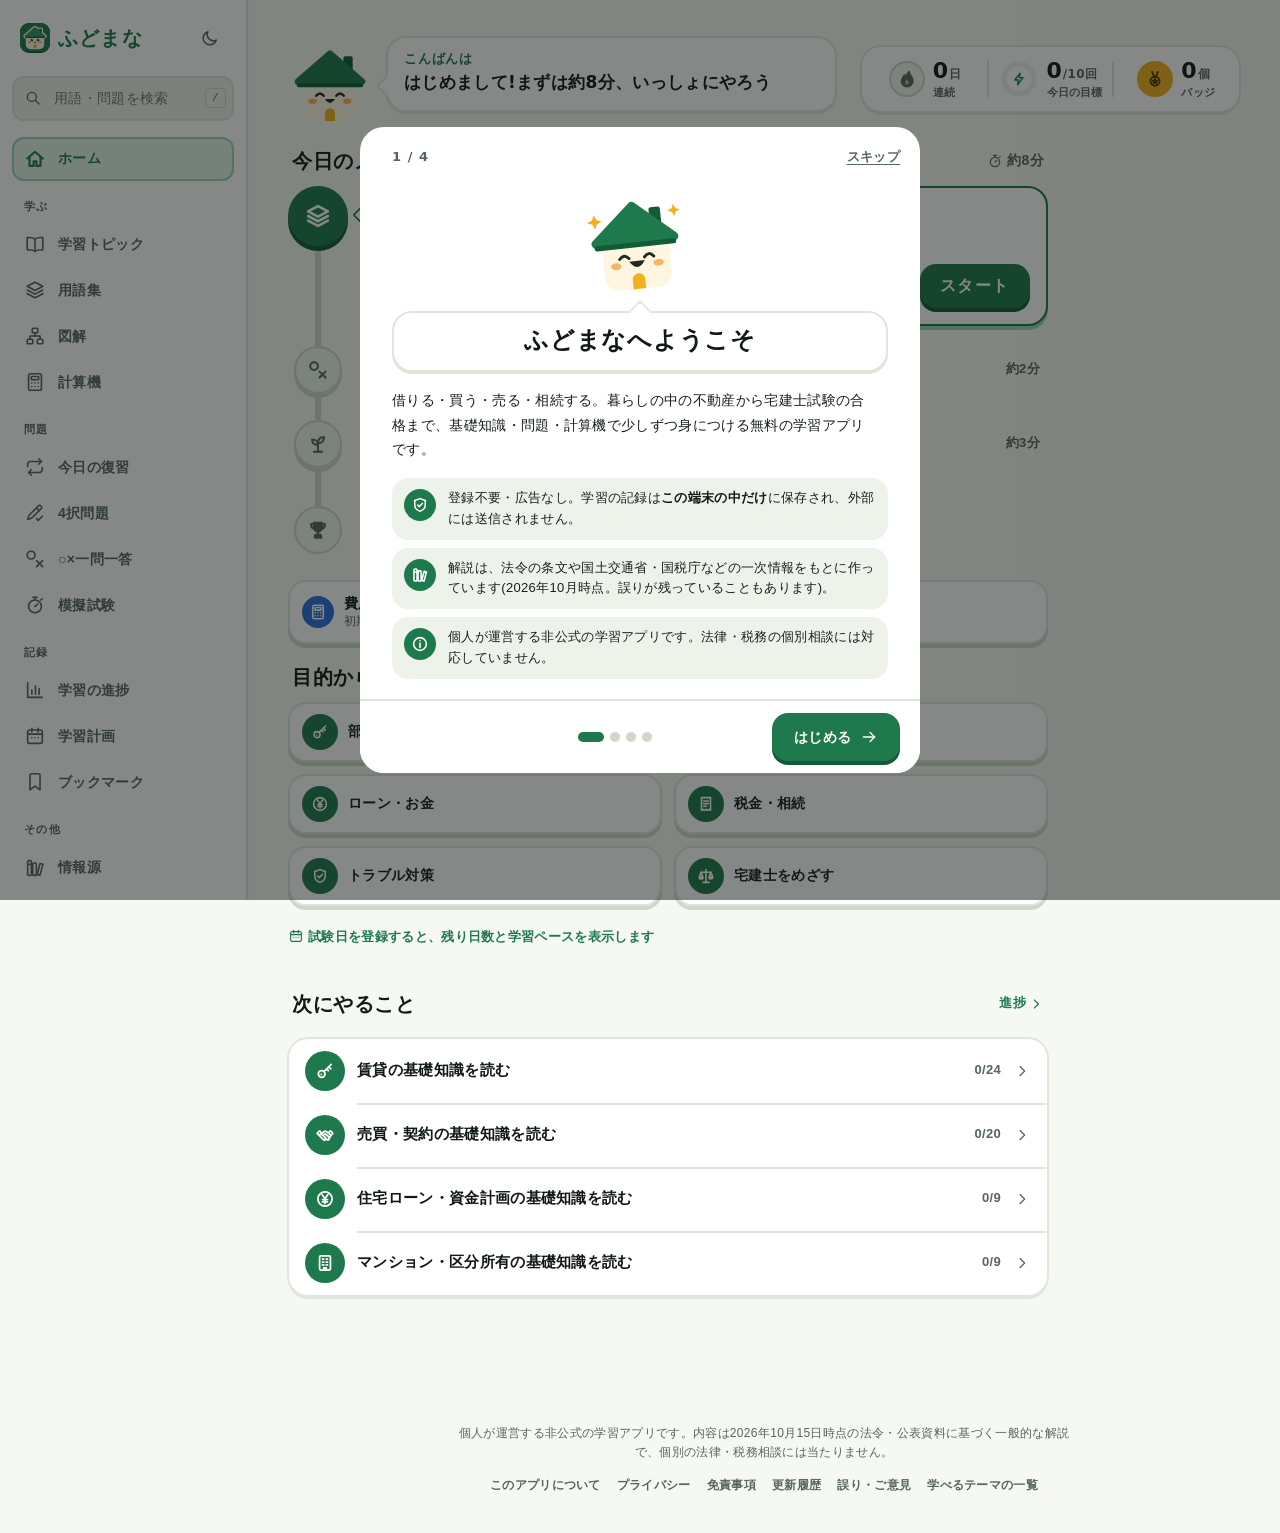
==== commit fe76f35b: "v13 内容(作業中): 消費税法①〜③ 130問・個数/組合せ 60問(各パック監査済み)・基礎知識の追記 Co-Authored-By: Claude Opus 5.5 <noreply@anth" ====
--- a/webapp/index.html
+++ b/webapp/index.html
@@ -158,6 +158,11 @@
   <script src="data/content/q4_horei.js"></script>
   <script src="data/content/q4_zei_menjo.js"></script>
   <script src="data/content/q4_shohizei.js"></script>
+  <script src="data/content/q5_shohi_a.js"></script>
+  <script src="data/content/q5_shohi_b.js"></script>
+  <script src="data/content/q5_shohi_c.js"></script>
+  <script src="data/content/q5_styled_a.js"></script>
+  <script src="data/content/q5_styled_b.js"></script>
   <!-- 既存・新規の問題と基礎知識の修正(新規の問題を上書きすることがあるので、追加パックの最後に読む) -->
   <script src="data/content/q2_fix.js"></script>
   <!-- /build -->
--- a/webapp/css/style.css
+++ b/webapp/css/style.css
@@ -89,6 +89,9 @@
   --color-surface: #ffffff;
   --color-surface-muted: #edf3ea;
   --color-surface-raised: #ffffff;
+  /* 浮いている面(シート・ダイアログ・初回ガイド)の中の白い札(ライトは白のまま。ダークは浮いている面より一段明るく) */
+  --color-surface-lift: #ffffff;
+  --color-surface-lift-hover: #edf3ea;
   --color-border: #dfe7db;
   --color-border-strong: #cdd8c8;
   /* 操作部品の形を示す線(スライダーの溝など)。面に対して 3:1 以上(白の上で 3.6:1) */
@@ -235,6 +238,8 @@
   --color-surface-muted: #1c2a22;
   /* シート・ダイアログなど浮いている面は背景より明るく */
   --color-surface-raised: #213129;
+  --color-surface-lift: #2b3e34;
+  --color-surface-lift-hover: #33483c;
   --color-border: #29392f;
   --color-border-strong: #36493c;
   --color-border-control: #6f8676;
@@ -702,19 +707,11 @@
   box-shadow: var(--shadow-card);
 }
 .card-compact { padding: var(--sp-3) var(--sp-4); }
-.card-flush { padding: 0; overflow: hidden; }
 /* 押せるカード: 下のふちを濃く厚くし、押すとその分沈む */
 .card-interactive { cursor: pointer; box-shadow: var(--shadow-tap); transition: box-shadow 60ms, transform 60ms, border-color var(--dur-2); }
 @media (hover: hover) { .card-interactive:hover { border-color: var(--color-border-strong); } }
 .card-interactive:active { transform: translateY(var(--lip-h)); box-shadow: 0 0 0 1px var(--color-border); }
 /* 目立たせるカード: グラデーションをやめ、淡い緑の平らな面に */
-.card-hero {
-  border-radius: var(--radius-card);
-  padding: var(--sp-5);
-  background: var(--color-primary-soft);
-  border-color: var(--color-primary-line);
-  box-shadow: 0 0 0 1px var(--color-primary-line), 0 3px 0 var(--color-primary-line);
-}
 .card.highlighted { outline: 2px solid var(--color-primary); outline-offset: 2px; animation: pulse-success var(--dur-3) var(--ease-out) 2; }
 .card-title { font-size: var(--fs-lg); font-weight: var(--fw-display); font-family: var(--font-display); color: var(--color-heading); margin: 0 0 var(--sp-2); line-height: var(--lh-tight); font-feature-settings: "palt"; }
 .card-header { display: flex; gap: var(--sp-2); align-items: center; flex-wrap: wrap; margin-bottom: var(--sp-2); }
@@ -769,8 +766,6 @@
 @media (hover: hover) { .btn-danger:hover { background: var(--color-danger-fill-hover); } }
 .btn-success { --btn-lip: var(--lip-success); background: var(--color-success-fill); color: var(--color-on-primary); }
 @media (hover: hover) { .btn-success:hover { background: var(--color-success-fill-hover); } }
-.btn-warning { --btn-lip: var(--lip-warning); background: var(--color-warning-fill); color: var(--color-on-primary); }
-@media (hover: hover) { .btn-warning:hover { background: var(--color-warning-fill-hover); } }
 /* 金色(ごほうび・達成の操作だけに使う) */
 .btn-gold { --btn-lip: var(--gold-lip); background: var(--gold); color: var(--gold-ink); }
 @media (hover: hover) { .btn-gold:hover { background: var(--gold); filter: brightness(1.05); } }
@@ -911,8 +906,6 @@
   font-weight: 700;
   white-space: nowrap;
 }
-.source-tag-general { color: var(--color-accent); background: var(--color-accent-soft); }
-.source-tag-episode { color: var(--color-primary); background: var(--color-primary-soft); }
 
 .review-status {
   display: inline-flex;
@@ -959,10 +952,6 @@
 .progress-bar-fill.fill-understood, .progress-bar-fill.fill-accent { background: var(--color-accent); }
 .progress-bar-fill.fill-video { background: var(--color-video); }
 .progress-bar-fill.fill-success { background: var(--gold); }
-.progress-bars { margin: var(--sp-3) 0; display: flex; flex-direction: column; gap: var(--sp-2); }
-.progress-bar-row { display: flex; align-items: center; gap: var(--sp-2); font-size: var(--fs-sm); }
-.progress-bar-row > span:first-child { width: 60px; flex-shrink: 0; }
-.progress-bar-row > span:last-child { width: 90px; flex-shrink: 0; text-align: right; font-variant-numeric: tabular-nums; }
 
 /* 統計タイル */
 .stat-grid { grid-template-columns: repeat(auto-fit, minmax(140px, 1fr)); }
@@ -1100,16 +1089,20 @@
 }
 /* ダークでは影が見えにくいので、浮いている面(シート・ダイアログ・検索結果)は背景より明るい面で区別する */
 :root[data-theme="dark"] :is(.sheet, .modal-box, .onb-dialog, .onb-foot, .global-search-results) { background: var(--color-surface-raised); }
+/* その中の白いボタン・初回ガイドの4択のカードは、面より一段明るく(surface のままだと面より暗く、沈んで見えるため)。
+   1問ずつの4択・○×の判定のバー(画面の下に固定した色の付いた面)の「解説を見る」も同じ */
+:is(.sheet, .modal-box, .onb-dialog, .onb-foot, .global-search-results) .btn-secondary,
+:is(.quiz-stepper .quiz-steps > .quiz-card, .ox-view) > .quiz-feedback .btn-secondary { --color-surface: var(--color-surface-lift); --color-surface-muted: var(--color-surface-lift-hover); }
+.onb-dialog .quiz-card { --color-surface: var(--color-surface-lift); }
 /* 明るくした検索結果の上では、選択中の行は沈ませず一段明るく */
 :root[data-theme="dark"] .global-search-item:is(:hover, :focus-visible, .is-active) { background: var(--color-press); }
-.modal-message { margin: 0 0 var(--sp-4); font-size: var(--fs-base); line-height: var(--lh-snug); }
+.modal-message { margin: 0 0 var(--sp-4); }
 .modal-actions { display: flex; gap: var(--sp-2); justify-content: flex-end; flex-wrap: wrap; }
 
 .toast {
   position: fixed;
   bottom: calc(var(--bottom-nav-h) + var(--safe-bottom) + var(--sp-3));
   left: 50%;
-  transform: translateX(-50%) translateY(16px);
   /* ライトは濃い面に白い文字、ダークは明るい面に濃い文字(どちらの背景からも浮いて見える) */
   background: var(--toast-bg);
   color: var(--toast-fg);
@@ -1166,7 +1159,6 @@
   display: flex;
   flex-direction: column;
 }
-@media (hover: hover) { .flip-card:hover .flip-card-front { box-shadow: var(--shadow-card-hover); border-color: var(--color-border-strong); } }
 .flip-card-back { transform: rotateY(180deg); }
 .flip-face-head { display: flex; align-items: flex-start; justify-content: space-between; gap: var(--sp-2); margin: calc(var(--sp-1) * -1) calc(var(--sp-2) * -1) var(--sp-2) 0; }
 .flip-face-tags { display: flex; flex-wrap: wrap; gap: var(--sp-1); align-items: center; padding-top: var(--sp-2); }
@@ -1175,7 +1167,6 @@
 .flip-card-front .term-name { margin-top: auto; margin-bottom: auto; }
 
 .known-toggle { color: var(--color-text-muted); }
-.known-toggle.is-known { color: var(--color-star); }
 .bookmark-toggle.is-bookmarked { color: var(--color-primary); }
 
 .term-name { font-size: var(--fs-xl); font-weight: 700; color: var(--color-heading); line-height: var(--lh-tight); font-feature-settings: "palt"; }
@@ -1183,19 +1174,15 @@
 .term-simple { margin: 0 0 var(--sp-2); font-size: var(--fs-base); line-height: var(--lh-snug); }
 /* 読む本文(基礎知識を開いたとき・カードの裏): 17px / 1.85 の本文色 */
 .basics-body .term-simple, .flip-card-back .term-simple { font-size: var(--fs-read); line-height: var(--lh-read); color: var(--color-text); margin: 0 0 var(--sp-4); }
-/* 「試験のポイント」「もう一歩」: 左に緑の線の囲み(本文と同じ濃さの文字) */
+/* 「試験のポイント」「もう一歩」: 本文と同じ濃さの文字(囲みの形は learning.css) */
 .term-deep {
   margin: 0 0 var(--sp-3);
-  padding: var(--sp-3) var(--sp-4);
-  border-left: 4px solid var(--color-primary-fill);
-  border-radius: var(--radius-md);
-  background: var(--color-surface-muted);
   color: var(--color-text);
   font-size: .96875rem;
   line-height: 1.85;
 }
 .term-deep strong { color: var(--color-text); }
-.term-deep > strong:first-child { display: block; font-size: var(--fs-xs); color: var(--color-primary); letter-spacing: .04em; margin-bottom: 2px; }
+.term-deep > strong:first-child { letter-spacing: .04em; }
 .term-citation { font-size: var(--fs-xs); color: var(--color-text-muted); margin: var(--sp-2) 0 0; line-height: var(--lh-snug); }
 .term-citation a { color: var(--color-primary); }
 /* 根拠条文: 囲みをやめて小さな注記に(アイコンだけ緑) */
@@ -1205,13 +1192,9 @@
   background: none;
   border-radius: 0;
   padding: 0;
-  margin: var(--sp-2) 0 0;
-  display: inline-flex;
-  align-items: flex-start;
-  gap: var(--sp-1);
   line-height: var(--lh-snug);
 }
-.law-ref .icon { color: var(--color-primary); margin-top: .2em; }
+.law-ref .icon { color: var(--color-primary); }
 .figure-btn { margin-top: var(--sp-2); }
 
 /* トピック */
@@ -1220,8 +1203,8 @@
 .topic-group-head { display: flex; align-items: baseline; gap: var(--sp-2); flex-wrap: wrap; margin: var(--sp-6) 0 var(--sp-3); }
 .topic-group-head h3 { margin: 0; }
 .topic-group-meta { font-size: var(--fs-xs); color: var(--color-text-muted); }
-.topic-card { display: flex; flex-direction: column; gap: var(--sp-2); }
-.topic-card-head { display: flex; align-items: center; gap: var(--sp-3); }
+.topic-card { display: flex; flex-direction: column; }
+.topic-card-head { display: flex; }
 /* トピックのアイコン: 丸いステッカー(分野の色は親の .cat-* で変わる。無ければ緑) */
 .topic-icon {
   width: 44px;
@@ -1234,12 +1217,11 @@
   flex-shrink: 0;
 }
 .topic-icon .icon { stroke-width: 2.1; }
-.topic-card-title { font-family: var(--font-display); font-weight: var(--fw-display); color: var(--color-heading); font-size: var(--fs-base); line-height: var(--lh-tight); font-feature-settings: "palt"; }
+.topic-card-title { font-family: var(--font-display); font-weight: var(--fw-display); color: var(--color-heading); line-height: var(--lh-tight); font-feature-settings: "palt"; }
 .topic-card .episode-summary { font-size: var(--fs-sm); color: var(--color-text-muted); line-height: var(--lh-snug); margin: 0; flex: 1; }
 .topic-progress-row { display: flex; align-items: center; gap: var(--sp-2); font-size: var(--fs-xs); color: var(--color-text-muted); }
 .topic-progress-row > span:first-child { width: 56px; flex-shrink: 0; }
 .topic-progress-row > span:last-child { width: 48px; flex-shrink: 0; text-align: right; font-variant-numeric: tabular-nums; }
-.topic-open-btn { margin-top: var(--sp-2); align-self: flex-start; }
 
 .topic-hero { display: flex; gap: var(--sp-4); align-items: flex-start; margin-bottom: var(--sp-4); }
 .topic-hero .topic-icon { width: 56px; height: 56px; border-radius: 50%; }
@@ -1248,18 +1230,14 @@
 .topic-rail { display: none; }
 
 a.topic-card { text-decoration: none; color: inherit; }
-.basics-item { padding: var(--sp-1) var(--sp-3) var(--sp-1) var(--sp-1); }
 .basics-check-wrap { display: grid; place-items: center; width: 44px; height: 44px; flex-shrink: 0; cursor: pointer; }
 .basics-check { width: 20px; height: 20px; accent-color: var(--color-success-fill); cursor: pointer; }
 .basics-name { flex: 1; font-weight: 600; line-height: var(--lh-snug); }
-.basics-item details > :not(summary) { margin-left: var(--sp-3); }
-.basics-item summary { cursor: pointer; padding: var(--sp-2) 0; list-style: none; display: flex; align-items: center; gap: var(--sp-2); }
+.basics-item summary { cursor: pointer; list-style: none; display: flex; align-items: center; gap: var(--sp-2); }
 .basics-item summary::-webkit-details-marker { display: none; }
 .basics-item summary .chevron { margin-left: auto; color: var(--color-text-muted); transition: transform var(--dur-2) var(--ease-std); }
 .basics-item details[open] summary .chevron { transform: rotate(180deg); }
-.basics-item details[open] { padding-bottom: var(--sp-3); }
 .basics-item .term-simple { margin-top: var(--sp-1); }
-.basics-item.highlighted { outline: 2px solid var(--color-primary); outline-offset: 2px; }
 
 .check-label {
   display: flex;
@@ -1284,17 +1262,6 @@
 .video-links { display: flex; gap: var(--sp-2); margin-top: var(--sp-2); flex-wrap: wrap; }
 .specials-section { margin-top: var(--sp-5); }
 .specials-section summary { cursor: pointer; font-weight: 700; padding: var(--sp-2) 0; color: var(--color-heading); min-height: 44px; display: flex; align-items: center; gap: var(--sp-2); }
-.episode-checklist li {
-  display: flex;
-  flex-wrap: wrap;
-  align-items: center;
-  gap: var(--sp-1) var(--sp-3);
-  padding: var(--sp-2) var(--sp-3);
-  background: var(--color-surface);
-  border: 1px solid var(--color-border);
-  border-radius: var(--radius-md);
-}
-.episode-empty-state { padding: var(--sp-4); color: var(--color-text-muted); font-size: var(--fs-md); background: var(--color-surface-muted); border-radius: var(--radius-md); border: none !important; }
 .ep-link {
   background: none;
   border: none;
@@ -1315,8 +1282,6 @@
 .law-row { padding: var(--sp-3) var(--sp-4); }
 .law-name { font-weight: 700; color: var(--color-heading); display: flex; align-items: center; gap: var(--sp-2); }
 .law-desc { font-size: var(--fs-md); margin: var(--sp-1) 0; line-height: var(--lh-snug); }
-.law-citations { font-size: var(--fs-sm); color: var(--color-text-muted); }
-.law-citations a { color: var(--color-primary); }
 .source-category { margin: var(--sp-6) 0 var(--sp-3); }
 .source-row .law-name a { color: var(--color-primary); text-decoration: none; display: inline-flex; align-items: center; gap: var(--sp-1); }
 @media (hover: hover) { .source-row .law-name a:hover { text-decoration: underline; } }
@@ -1327,9 +1292,8 @@
 }
 
 /* クイズ(回答バー・カードの状態は css/practice.css) */
-.quiz-card-head { display: flex; align-items: center; gap: var(--sp-2); flex-wrap: wrap; }
+.quiz-card-head { display: flex; align-items: center; flex-wrap: wrap; }
 .quiz-card-head .quiz-num { font-size: var(--fs-xs); color: var(--color-text-muted); font-variant-numeric: tabular-nums; margin-left: auto; }
-.quiz-question { margin: var(--sp-3) 0; font-size: var(--fs-base); line-height: var(--lh-snug); }
 .quiz-answer { background: var(--color-surface-muted); padding: var(--sp-3); border-radius: var(--radius-md); margin: var(--sp-3) 0; line-height: var(--lh-snug); animation: fade-in var(--dur-2); }
 .quiz-explanation { font-size: var(--fs-md); color: var(--color-text-muted); margin: var(--sp-2) 0 0; line-height: var(--lh-snug); }
 .quiz-summary { margin-top: var(--sp-4); }
@@ -1351,11 +1315,8 @@
   color: var(--color-text);
   border: 2px solid var(--color-border-strong);
   border-radius: var(--radius-btn);
-  /* 回答の前後で番号の位置が動かないよう、常に上そろえ。選択肢は読む文章なので書体・太さは本文と同じ */
-  align-items: flex-start;
+  /* 選択肢は読む文章なので書体は本文と同じ(上そろえ・太さ・行の高さは practice.css) */
   font-family: var(--font-sans);
-  font-weight: 400;
-  line-height: 1.7;
   font-size: var(--fs-md);
   white-space: normal;
   /* 選択肢は読む文章なので、ボタン用の詰め組み(palt)をやめて本文と同じ字間に */
@@ -1379,8 +1340,6 @@
   font-size: var(--fs-xs);
   font-weight: var(--fw-display);
   color: var(--color-text-muted);
-  /* 1行目の文字の高さに合わせる */
-  margin-top: 1px;
 }
 /* 回答時: 正解は緑の札と番号の丸が「ぽん」と出る。選んだ誤答は赤みのある札で小さく揺れる(動きを減らす設定では色だけ) */
 .choice-btn.correct, .choice-btn.correct:disabled:hover { --btn-lip: var(--lip-success); background: var(--color-success-bg); border-color: var(--color-success-fill); color: var(--color-text); opacity: 1; animation: none; }
@@ -1453,9 +1412,6 @@
   font-variant-numeric: tabular-nums;
 }
 .streak-chip .icon { color: var(--gold-ink); }
-/* 白い面の上の金色のアイコンは、見分けやすい濃さ(3:1 以上)の --gold-icon */
-.streak-line .icon { color: var(--gold-icon); }
-.streak-heatmap { display: flex; gap: 4px; flex-wrap: wrap; }
 .streak-day {
   width: 14px;
   height: 14px;
@@ -1469,34 +1425,8 @@
 .streak-day[data-level="4"] { background: var(--heat-4); border-color: transparent; }
 .streak-day.today { box-shadow: 0 0 0 2px var(--color-surface), 0 0 0 3px var(--color-focus); }
 .recommend-head { display: flex; align-items: center; justify-content: space-between; flex-wrap: wrap; gap: var(--sp-3); margin-bottom: var(--sp-2); }
-.recommend-title { margin: var(--sp-1) 0 var(--sp-1); font-size: var(--fs-lg); }
 
 /* ホーム */
-.home-greeting { margin-bottom: var(--sp-4); }
-.home-greeting h2 { margin-bottom: var(--sp-1); }
-.home-grid { grid-template-columns: 1fr; }
-.home-grid > .card { margin: 0; }
-.countdown { display: flex; flex-direction: column; gap: var(--sp-2); }
-.countdown-label { font-size: var(--fs-sm); color: var(--color-text-muted); display: flex; align-items: center; gap: var(--sp-2); font-weight: 600; }
-.countdown-exam { font-family: var(--font-display); font-size: var(--fs-lg); font-weight: var(--fw-display); color: var(--color-heading); font-feature-settings: "palt"; }
-.countdown-days { display: flex; align-items: baseline; gap: var(--sp-2); color: var(--color-primary); }
-.countdown-days strong { font-family: var(--font-display); font-size: var(--fs-display); line-height: 1; font-weight: var(--fw-display); font-variant-numeric: tabular-nums; letter-spacing: 0; }
-.countdown-days span { font-size: var(--fs-base); font-weight: 700; }
-.countdown-date { font-size: var(--fs-sm); color: var(--color-text-muted); }
-.countdown-pace { display: flex; flex-wrap: wrap; gap: var(--sp-2); margin-top: var(--sp-1); }
-.pace-pill {
-  display: inline-flex;
-  align-items: center;
-  gap: var(--sp-1);
-  background: var(--color-surface);
-  border: 1px solid var(--color-border);
-  border-radius: var(--radius-pill);
-  padding: var(--sp-1) var(--sp-3);
-  font-size: var(--fs-sm);
-  color: var(--color-text);
-  font-variant-numeric: tabular-nums;
-}
-.pace-pill strong { color: var(--color-primary); }
 .todo-list { display: flex; flex-direction: column; gap: var(--sp-2); }
 .todo-item {
   display: flex;
@@ -1522,31 +1452,6 @@
 .cat-bar-head { display: flex; justify-content: space-between; gap: var(--sp-2); font-size: var(--fs-sm); margin-bottom: var(--sp-1); }
 .cat-bar-name { font-weight: 700; color: var(--color-text); }
 .cat-bar-meta { color: var(--color-text-muted); font-variant-numeric: tabular-nums; }
-
-/* その他メニュー(タイル) */
-.tile-grid { grid-template-columns: repeat(auto-fill, minmax(150px, 1fr)); }
-.tile {
-  display: flex;
-  flex-direction: column;
-  gap: var(--sp-2);
-  padding: var(--sp-4);
-  background: var(--color-surface);
-  border: 1px solid var(--card-border);
-  border-radius: var(--radius-card);
-  /* 押せるので下のふちを濃く(押すと沈む) */
-  box-shadow: var(--shadow-tap);
-  text-decoration: none;
-  color: var(--color-text);
-  text-align: left;
-  cursor: pointer;
-  transition: box-shadow 60ms, border-color var(--dur-2), transform 60ms;
-  min-height: 112px;
-}
-@media (hover: hover) { .tile:hover { border-color: var(--color-border-strong); } }
-.tile:active { transform: translateY(var(--lip-h)); box-shadow: 0 0 0 1px var(--color-border); }
-.tile-icon { width: 44px; height: 44px; border-radius: 50%; background: var(--sticker-bg, var(--cat, var(--sticker-primary))); color: var(--sticker-fg); display: grid; place-items: center; }
-.tile-title { font-family: var(--font-display); font-weight: var(--fw-display); color: var(--color-heading); font-size: var(--fs-md); font-feature-settings: "palt"; }
-.tile-desc { font-size: var(--fs-xs); color: var(--color-text-muted); line-height: var(--lh-snug); }
 
 /* ---------- 6. アニメーション ---------- */
 /* 画面の切替: 奥へ進むときだけ短く(タブの切替・戻るでは付けない。router.js 側で判定) */
@@ -1581,8 +1486,6 @@
   .sheet-backdrop { align-items: center; padding: var(--sp-4); }
   .sheet { border-radius: var(--radius-lg); padding-bottom: var(--sp-5); }
   .sheet-grip { display: none; }
-  .home-grid { grid-template-columns: repeat(2, 1fr); }
-  .home-grid > .span-2, .home-grid > .span-3 { grid-column: 1 / -1; }
 }
 
 @media (min-width: 1024px) {
@@ -1629,15 +1532,8 @@
   }
   .card-grid { grid-template-columns: repeat(auto-fill, minmax(240px, 1fr)); }
   .topic-grid { grid-template-columns: repeat(auto-fill, minmax(300px, 1fr)); }
-  .home-grid { grid-template-columns: repeat(3, 1fr); gap: var(--sp-4); }
-  .home-grid > .span-2 { grid-column: span 2; }
-  .home-grid > .span-3 { grid-column: 1 / -1; }
-  .tile-grid { grid-template-columns: repeat(auto-fill, minmax(200px, 1fr)); }
-
-  /* 4択: 2列だと回答で片方の列だけ伸びて並びが崩れるため、読みやすい幅の1列に */
-  .quiz-view .quiz-list { grid-template-columns: minmax(0, 760px); }
+
   /* 今日の復習: 見出しからボタンまで中央の1列(640px)にそろえる */
-  .review-view { max-width: 640px; margin-inline: auto; }
   .review-view :is(.card-grid.single-col, .review-progress, .review-grade-row) { max-width: 640px; }
 }
 
@@ -1655,9 +1551,6 @@
 }
 /* 0件の日もマスの形が分かるように */
 .streak-day[data-level="0"] { border: 1px solid var(--color-border); }
-/* ツールバーを縦積みにする場合(折り返しで幅が広がらないように) */
-.toolbar-stack { flex-direction: column; align-items: stretch; flex-wrap: nowrap; }
-.toolbar-stack > * { min-width: 0; }
 .settings-file-input:focus-visible + .settings-file-label { outline: 2px solid var(--color-focus); outline-offset: 2px; }
 /* 裏返しボタン(表面のヒント文をボタン化) */
 .flip-hint.flip-toggle { background: none; border: none; padding: var(--sp-2) 0; min-height: 40px; cursor: pointer; font: inherit; font-size: var(--fs-xs); color: var(--color-text-muted); align-self: flex-start; }
--- a/webapp/css/shell.css
+++ b/webapp/css/shell.css
@@ -83,40 +83,74 @@
   .sheet > .sheet-foot { bottom: calc(-1 * var(--sp-5)); margin-bottom: calc(-1 * var(--sp-5)); padding-bottom: var(--sp-3); border-radius: 0 0 var(--radius-lg) var(--radius-lg); }
 }
 
-/* ---------- メニュー(#more) ---------- */
-.more-group-title { margin: var(--sp-5) 0 var(--sp-2); font-size: var(--fs-sm); font-weight: 700; color: var(--color-text-muted); letter-spacing: .04em; }
+/* ---------- メニュー(#more・js/views/more.js。丸いステッカーの行を1つの面にまとめる。区切り線はステッカーの右から) ---------- */
+.more-list { display: flex; flex-direction: column; overflow: hidden; border: 1px solid var(--card-border); border-radius: var(--radius-card); background: var(--color-surface); box-shadow: var(--shadow-card); }
+.more-row { position: relative; display: flex; align-items: center; gap: var(--sp-3); width: 100%; min-height: 64px; padding: 10px var(--sp-4); background: none; border: 0; color: var(--color-text); font: inherit; text-align: left; text-decoration: none; cursor: pointer; transition: background var(--dur-1); }
+.more-row + .more-row::before { content: ""; position: absolute; top: 0; left: 72px; right: 0; border-top: 2px solid var(--color-border); }
+.more-row:focus-visible { outline-offset: -2px; }
+@media (hover: hover) { .more-row:hover { background: var(--color-surface-muted); } }
+.more-row:active { background: var(--color-press); }
+.more-row-icon { width: 44px; height: 44px; flex-shrink: 0; display: grid; place-items: center; border-radius: 50%; background: var(--sticker-bg, var(--cat, var(--sticker-primary))); color: var(--sticker-fg); }
+.more-row-icon .icon { stroke-width: 2.1; }
+.more-view .more-row-icon.sticker-gold { color: var(--gold-ink); }
+.more-row-main { flex: 1; min-width: 0; display: flex; flex-direction: column; gap: 1px; line-height: var(--lh-snug); }
+.more-row-title { font-family: var(--font-display); font-size: .9375rem; font-weight: var(--fw-display); color: var(--color-heading); font-feature-settings: "palt"; }
+.more-row-desc { font-size: var(--fs-xs); line-height: 1.5; color: var(--color-text-muted); }
+.more-row > .icon:last-child { flex-shrink: 0; color: var(--color-text-muted); }
+.more-group-title { margin: var(--sp-6) var(--sp-1) var(--sp-3); font-size: var(--fs-lg); color: var(--color-heading); letter-spacing: .03em; }
 .more-row .more-row-ext { flex-shrink: 0; color: var(--color-text-muted); }
-.more-row-badge { display: inline-block; margin-left: var(--sp-2); padding: 0 6px; border-radius: var(--radius-pill); background: var(--color-surface-muted); color: var(--color-text-muted); font-size: var(--fs-2xs); font-weight: 700; line-height: 1.6; vertical-align: 1px; }
+.more-row-badge { display: inline-block; margin-left: var(--sp-2); padding: 0 6px; border-radius: 6px; background: var(--color-surface-muted); color: var(--color-text-muted); font-family: var(--font-sans); font-size: var(--fs-2xs); font-weight: 700; line-height: 1.6; vertical-align: 1px; }
+.more-theme-row { display: flex; align-items: center; justify-content: space-between; flex-wrap: wrap; gap: var(--sp-3); }
+.more-view .more-theme-row { margin-top: var(--sp-5); padding: var(--sp-3) var(--sp-4); }
+.more-theme-label { display: flex; align-items: center; gap: 10px; font-family: var(--font-display); font-weight: var(--fw-display); color: var(--color-heading); white-space: nowrap; }
+.more-theme-label > .sticker .icon { color: inherit; }
+@media (min-width: 768px) {
+  .more-list, .more-theme-row { max-width: 640px; }
+}
 @media (min-width: 1024px) { .more-group-title { max-width: 640px; } }
 
-/* ---------- 設定: 学ぶ目的 ---------- */
-.profile-goals { display: grid; gap: var(--sp-2); margin: 0; padding: 0; border: 0; }
+/* ---------- 設定(v3: 見出しに丸いステッカー。押せる札は下にふち) ---------- */
+/* 冒頭の注意(記録はこの端末の中だけ): 淡い面に盾のステッカー */
+.settings-view .settings-intro { display: flex; align-items: flex-start; gap: var(--sp-3); margin: 0 0 var(--sp-5); padding: var(--sp-3) var(--sp-4); border-radius: var(--radius-card); background: var(--color-surface-muted); color: var(--color-text); font-size: var(--fs-sm); }
+.settings-intro > .sticker { margin-top: 2px; }
+.settings-view .settings-card { padding: var(--sp-5) var(--sp-4); }
+.settings-view .settings-card-title { gap: 10px; margin-bottom: var(--sp-2); }
+.settings-card-title > .sticker { width: 36px; height: 36px; }
+.settings-view .settings-card > .view-desc { font-size: var(--fs-sm); margin-bottom: var(--sp-4); }
+/* 下の行から移動するとき(#settings/goal など)のカードの上の余白。スマホのヘッダー分は html の scroll-padding-top(style.css)で確保済み */
+.settings-view .settings-card { scroll-margin-top: var(--sp-3); }
+@media (min-width: 1024px) { .settings-view .settings-card { scroll-margin-top: var(--sp-6); } }
+
+/* 設定: 学ぶ目的(押せる札。選ぶと緑の枠とふち) */
+.profile-goals { display: grid; gap: var(--sp-3); margin: 0; padding: 0; border: 0; }
 .profile-goals legend { padding: 0; margin-bottom: var(--sp-2); font-size: var(--fs-md); font-weight: 700; color: var(--color-heading); }
 .profile-option {
   position: relative;
   display: flex;
   align-items: center;
   gap: var(--sp-3);
-  min-height: 56px;
-  padding: var(--sp-2) var(--sp-3);
+  min-height: 64px;
+  padding: var(--sp-3);
   border: 2px solid var(--color-border);
-  border-radius: var(--radius-btn, 16px);
+  border-radius: 18px;
   background: var(--color-surface);
   /* 押せる札なので下にふち(選択中は緑のふち) */
-  box-shadow: 0 3px 0 var(--lip-neutral, var(--color-border));
+  box-shadow: 0 4px 0 var(--lip-neutral, var(--color-border));
   cursor: pointer;
   line-height: var(--lh-snug);
-}
+  transition: border-color var(--dur-1), background var(--dur-1), transform 60ms, box-shadow 60ms;
+}
+.profile-option:active { transform: translateY(4px); box-shadow: 0 0 0 transparent; }
 .profile-option input { position: absolute; opacity: 0; width: 1px; height: 1px; pointer-events: none; }
 /* 目的のアイコン: 丸いステッカー(緑の面+白いアイコン) */
-.profile-option-icon { width: 40px; height: 40px; flex-shrink: 0; display: grid; place-items: center; border-radius: 50%; background: var(--sticker-primary, var(--color-primary-fill)); color: var(--sticker-fg, #fff); }
+.profile-option-icon { width: 44px; height: 44px; flex-shrink: 0; display: grid; place-items: center; border-radius: 50%; background: var(--sticker-primary, var(--color-primary-fill)); color: var(--sticker-fg, #fff); }
 .profile-option-icon .icon { stroke-width: 2.1; }
 .profile-option-main { flex: 1; min-width: 0; display: flex; flex-direction: column; gap: 1px; }
-.profile-option-title { font-size: var(--fs-md); font-weight: 700; color: var(--color-heading); }
+.profile-option-title { font-family: var(--font-display); font-size: var(--fs-md); font-weight: var(--fw-display); color: var(--color-heading); }
 .profile-option-desc { font-size: var(--fs-xs); color: var(--color-text-muted); }
-.profile-option-check { flex-shrink: 0; width: 22px; height: 22px; border-radius: 50%; border: 2px solid var(--color-border-control); display: grid; place-items: center; color: transparent; }
-.profile-option-check .icon { width: 14px; height: 14px; }
-.profile-option:has(input:checked) { border-color: var(--color-primary); background: var(--color-primary-soft); box-shadow: 0 3px 0 var(--color-primary); }
+.profile-option-check { flex-shrink: 0; width: 24px; height: 24px; border-radius: 50%; border: 2px solid var(--color-border-control); display: grid; place-items: center; color: transparent; }
+.profile-option-check .icon { width: 14px; height: 14px; stroke-width: 3; }
+.profile-option:has(input:checked) { border-color: var(--color-primary); background: var(--color-primary-soft); box-shadow: 0 4px 0 var(--color-primary); }
 .profile-option:has(input:checked) .profile-option-check { border-color: var(--color-primary-fill); background: var(--color-primary-fill); color: var(--color-on-primary, #fff); }
 .profile-option:has(input:focus-visible) { outline: 2px solid var(--color-focus); outline-offset: 2px; }
 @media (hover: hover) { .profile-option:hover { border-color: var(--color-border-strong); } }
@@ -125,65 +159,118 @@
 .profile-interests-title { margin: 0 0 var(--sp-1); font-size: var(--fs-md); font-weight: 700; color: var(--color-heading); }
 .profile-interests-desc { margin: 0 0 var(--sp-2); font-size: var(--fs-sm); color: var(--color-text-muted); }
 .profile-interests .chip-row { flex-wrap: wrap; }
-.profile-interests .chip { min-height: 40px; }
+.profile-interests .chip { min-height: 44px; }
 .profile-note { margin: var(--sp-3) 0 0; font-size: var(--fs-sm); color: var(--color-text-muted); }
 @media (min-width: 768px) {
   .profile-goals { grid-template-columns: repeat(2, minmax(0, 1fr)); }
   .profile-goals legend { grid-column: 1 / -1; }
 }
 
-/* ---------- 設定: 記録の保護・保存している量 ---------- */
+/* 設定: 目標の試験(白い札の行。ホームに表示中の試験は緑の枠と淡い緑。札は名前の下の1行に) */
+.settings-view .target-list { gap: var(--sp-3); margin: 0 0 var(--sp-4); }
+.settings-view .target-row { gap: var(--sp-1); padding: var(--sp-2) var(--sp-1) var(--sp-2) var(--sp-1); border: 2px solid var(--color-border); border-radius: 18px; background: var(--color-surface); box-shadow: 0 3px 0 var(--color-border); }
+.settings-view .target-row.is-home { border-color: var(--color-primary); background: var(--color-primary-soft); box-shadow: 0 3px 0 var(--color-primary-line); }
+.settings-view .target-row-name { display: block; font-family: var(--font-display); font-size: var(--fs-base); font-weight: var(--fw-display); line-height: 1.4; word-break: auto-phrase; }
+.target-row-tags { grid-column: 1; display: flex; flex-wrap: wrap; align-items: center; gap: 4px 6px; margin: 4px 0 2px; }
+.settings-view .target-row-date { font-size: var(--fs-sm); font-weight: 600; color: var(--color-text); font-variant-numeric: tabular-nums; }
+.target-row-edit { flex: 1; min-width: 0; min-height: 44px; display: grid; grid-template-columns: minmax(0, 1fr) auto; align-items: center; column-gap: var(--sp-2); margin: 0; padding: var(--sp-1) 0; background: none; border: 0; border-radius: var(--radius-sm); color: inherit; font: inherit; text-align: left; cursor: pointer; }
+.target-row-edit > .target-row-name, .target-row-edit > .target-row-date { grid-column: 1; }
+.target-row-edit > .target-row-date { display: block; }
+.target-row-hint { grid-column: 2; grid-row: 1 / span 3; display: grid; color: var(--color-text-muted); }
+/* 「まだ登録されていません」は .calc-note(style.css・home.css)の余白をなくす */
+.settings-view .target-empty { margin: 0; }
+.settings-view .target-row .source-tag { background: var(--color-surface-muted); }
+.settings-view .target-row.is-home .source-tag:not(.target-tentative-tag, .target-home-tag) { background: var(--color-surface); }
+.settings-view .target-row .target-home-tag { background: var(--color-primary-fill); color: var(--color-on-primary); }
+.settings-view .target-row .known-toggle.is-known { color: var(--gold-icon); }
+/* 星・ごみ箱・ボタンの組(テーマ・目標の決め方・今日の復習)は、どの端末でも 44px */
+.settings-view .target-row .btn-icon { width: 44px; height: 44px; min-height: 44px; }
+:is(.settings-view, .more-view) .segmented-item { min-height: 44px; }
+
+/* 設定: 記録の保護・保存している量 */
 .settings-protect { display: flex; align-items: center; flex-wrap: wrap; gap: var(--sp-1) var(--sp-3); margin: calc(-1 * var(--sp-2)) 0 var(--sp-3); font-size: var(--fs-sm); color: var(--color-text-muted); }
 .settings-protect[hidden] { display: none; }
 .settings-protect .icon { color: var(--color-text-muted); }
 .settings-protect.is-on .icon { color: var(--color-success); }
 .settings-protect-text { display: inline-flex; align-items: center; gap: var(--sp-1); }
+.settings-protect .link-btn { min-height: 44px; }
 .settings-usage { margin: var(--sp-3) 0 0; font-size: var(--fs-xs); color: var(--color-text-muted); }
-
-/* ---------- 設定: 1日の目標(v12) ---------- */
-.settings-goal-kind { margin-bottom: var(--sp-3); }
+.settings-view .settings-backup-status { display: inline-flex; align-items: center; margin: 0 0 var(--sp-3); padding: 4px 12px; border-radius: var(--radius-pill); background: var(--color-surface-muted); font-size: var(--fs-sm); font-weight: 700; color: var(--color-text); }
+.settings-seg { max-width: 520px; }
+.settings-limit-seg .segmented-item { flex: 1 1 0; min-width: 0; min-height: 44px; flex-direction: column; gap: 0; padding: var(--sp-1) 2px; line-height: 1.2; }
+.settings-limit-seg .segmented-count { margin-left: 0; }
+.settings-import-status { display: flex; align-items: center; flex-wrap: wrap; gap: var(--sp-2); }
+.settings-import-status[hidden] { display: none; }
+/* スマホでは書き出し・読み込みのボタンを横いっぱいに */
+@media (max-width: 767px) {
+  .settings-view [data-role="export"], .settings-view .settings-file-label, .settings-view [data-role="add-target"] { width: 100%; }
+}
+
+/* 設定: 1日の目標(v12。決め方のボタンの組+大きな数字の入力欄+保存) */
+.settings-goal-kind { margin-bottom: var(--sp-4); }
 .settings-goal-kind .segmented-item { flex: 1 1 0; min-height: 44px; }
 .settings-goal-form { display: flex; flex-wrap: wrap; align-items: flex-end; gap: var(--sp-2) var(--sp-3); }
 .settings-goal-field { flex: 0 0 auto; }
-.settings-goal-input { display: flex; align-items: center; gap: var(--sp-2); color: var(--color-text); font-size: var(--fs-md); font-weight: 600; }
-.settings-goal-input .field-input { width: 7.5em; flex: 0 0 auto; font-variant-numeric: tabular-nums; }
-.settings-goal-form .btn { min-height: 44px; }
-.settings-goal-range { margin: var(--sp-1) 0 0; font-size: var(--fs-xs); color: var(--color-text-muted); }
+.settings-goal-input { display: flex; align-items: center; gap: var(--sp-2); color: var(--color-text); font-family: var(--font-display); font-size: var(--fs-lg); font-weight: var(--fw-display); }
+.settings-goal-input .field-input { width: 6.5em; flex: 0 0 auto; min-height: 48px; font-family: var(--font-display); font-size: var(--fs-xl); font-weight: var(--fw-display); text-align: center; font-variant-numeric: tabular-nums; }
+.settings-goal-form .btn { min-height: 48px; }
+.settings-goal-range { margin: var(--sp-2) 0 0; font-size: var(--fs-xs); color: var(--color-text-muted); }
 .settings-goal-msg { margin: var(--sp-2) 0 0; font-size: var(--fs-sm); }
 .settings-goal-msg:empty { display: none; }
 .settings-goal-msg.is-ng { color: var(--color-danger); font-weight: 700; }
-.settings-goal-msg.is-ok { color: var(--color-success); }
+.settings-goal-msg.is-ok { color: var(--color-success); font-weight: 700; }
 .settings-goal-field .field-input[aria-invalid="true"] { border-color: var(--color-danger); }
-.settings-goal-now { margin: var(--sp-3) 0 0; font-size: var(--fs-sm); color: var(--color-text-muted); }
-
-/* ---------- 設定: 問題の解き方(v12) ---------- */
+/* 今の目標: 金色の札(ホームの「今日の目標」のリングと同じ、ごほうびの色) */
+.settings-goal-now { display: inline-flex; align-items: center; margin: var(--sp-3) 0 0; padding: 4px 12px; border-radius: var(--radius-pill); background: var(--gold-soft); color: var(--gold-text); font-size: var(--fs-sm); font-weight: 700; font-variant-numeric: tabular-nums; }
+.settings-goal-now:empty { display: none; }
+
+/* 設定: 問題の解き方(v12) */
 .settings-answer-opts { display: grid; gap: var(--sp-1); }
-.settings-answer-opts .check-inline { min-height: 44px; align-items: center; }
-.settings-answer-help { margin: 0 0 var(--sp-2) calc(18px + var(--sp-2)); font-size: var(--fs-xs); color: var(--color-text-muted); line-height: var(--lh-snug); }
+.settings-answer-opts .check-inline { min-height: 44px; align-items: center; font-weight: 700; }
+.settings-answer-opts .check-inline input { width: 22px; height: 22px; }
+.settings-answer-help { margin: 0 0 var(--sp-2) calc(22px + var(--sp-2)); font-size: var(--fs-xs); color: var(--color-text-muted); line-height: var(--lh-snug); }
 .settings-answer-note { margin: var(--sp-2) 0 0; font-size: var(--fs-sm); }
 
 /* ---------- AIに聞く(v12・js/askAi.js) ---------- */
 .ask-ai-btn { min-height: 44px; }
 /* 選択してコピーするための一時的な入力欄(画面の外。iPhone で拡大されないよう 16px) */
 .ask-ai-buffer { position: fixed; top: 0; left: -9999px; width: 1px; height: 1px; padding: 0; border: 0; font-size: 16px; opacity: 0; pointer-events: none; }
-.ask-ai-sheet { display: grid; gap: var(--sp-3); }
+.ask-ai-sheet { display: grid; gap: var(--sp-4); }
 .ask-ai-sheet > p { margin: 0; }
-.ask-ai-status { display: flex; align-items: center; gap: var(--sp-2); padding: var(--sp-2) var(--sp-3); border-radius: var(--radius-md); background: var(--color-surface-muted); font-size: var(--fs-md); font-weight: 700; color: var(--color-heading); }
-.ask-ai-status-icon { display: inline-grid; flex-shrink: 0; }
+/* コピーの結果: 丸いステッカー+太い文字の帯(できた = 緑、できない = 注意の色) */
+.ask-ai-status { display: flex; align-items: center; gap: var(--sp-3); padding: var(--sp-3) var(--sp-4); border-radius: 16px; background: var(--color-surface-muted); font-family: var(--font-display); font-size: var(--fs-base); font-weight: var(--fw-display); color: var(--color-heading); }
+.ask-ai-status-icon { flex-shrink: 0; }
+.ask-ai-status-icon .icon { stroke-width: 2.6; }
 .ask-ai-status.is-ok { background: var(--color-success-bg); color: var(--color-success); }
 .ask-ai-status.is-ng { background: var(--color-warning-bg); color: var(--color-warning); }
+.ask-ai-status.is-ng .ask-ai-status-icon { --sticker-bg: var(--color-warning-fill); color: var(--color-on-primary); }
 .ask-ai-lead { font-size: var(--fs-md); color: var(--color-text); line-height: var(--lh-snug); }
 /* スマホは縦に1列(2つと1つに分かれないように)、広い画面は横に3つ */
-.ask-ai-links { display: grid; grid-template-columns: minmax(0, 1fr); gap: var(--sp-2); }
+.ask-ai-links { display: grid; grid-template-columns: minmax(0, 1fr); gap: var(--sp-3); }
 @media (min-width: 480px) { .ask-ai-links { grid-template-columns: repeat(3, minmax(0, 1fr)); } }
-.ask-ai-link { min-height: 48px; }
-.ask-ai-caution { display: flex; align-items: flex-start; gap: var(--sp-2); font-size: var(--fs-sm); color: var(--color-text); line-height: var(--lh-snug); }
+.ask-ai-link { min-height: 52px; font-size: var(--fs-base); }
+.ask-ai-caution { display: flex; align-items: flex-start; gap: var(--sp-2); padding: var(--sp-3); border-radius: 14px; background: var(--color-warning-bg); font-size: var(--fs-sm); color: var(--color-text); line-height: var(--lh-snug); }
 .ask-ai-caution .icon { flex-shrink: 0; margin-top: 1px; color: var(--color-warning); }
-.ask-ai-preview summary { cursor: pointer; min-height: 44px; display: flex; align-items: center; font-size: var(--fs-md); font-weight: 600; color: var(--color-primary); }
-.ask-ai-text { display: block; min-height: 12em; resize: vertical; font-size: var(--fs-base); line-height: var(--lh-snug); white-space: pre-wrap; }
+.ask-ai-preview summary { cursor: pointer; min-height: 44px; display: flex; align-items: center; gap: 10px; list-style: none; font-size: var(--fs-md); font-weight: 700; color: var(--color-primary); }
+.ask-ai-preview summary::-webkit-details-marker { display: none; }
+/* 開閉の印(下向きの山。開くと上向き) */
+.ask-ai-preview summary::after { content: ""; width: 8px; height: 8px; margin-top: -4px; border-right: 2px solid currentColor; border-bottom: 2px solid currentColor; transform: rotate(45deg); transition: transform var(--dur-2) var(--ease-std); }
+.ask-ai-preview[open] summary::after { margin-top: 4px; transform: rotate(-135deg); }
+.ask-ai-text { display: block; min-height: 12em; margin-top: var(--sp-2); resize: vertical; font-size: var(--fs-base); line-height: var(--lh-snug); white-space: pre-wrap; }
 .ask-ai-actions { display: flex; flex-wrap: wrap; gap: var(--sp-2); }
 .ask-ai-actions .btn { min-height: 44px; }
 .ask-ai-privacy { font-size: var(--fs-xs); color: var(--color-text-muted); line-height: var(--lh-snug); }
 
+/* ---------- 確認のダイアログ(UI.confirm)・シート(UI.sheet) ---------- */
+/* 確認の文は太く大きく。スマホではボタンを横に2つ並べて大きく押しやすく */
+.modal-box { border: 2px solid var(--color-border); }
+.modal-message { font-size: var(--fs-base); font-weight: 700; line-height: var(--lh-snug); color: var(--color-heading); }
+@media (max-width: 479px) {
+  .modal-actions { display: grid; grid-template-columns: repeat(2, minmax(0, 1fr)); }
+  .modal-actions .btn { width: 100%; min-height: 48px; }
+}
+/* シートの見出しは少し大きく */
+.sheet-head .sheet-title { font-size: var(--fs-xl); }
+
 /* ---------- 初回ガイドの「まず1問」では、「勘で当たった」と「AIに聞く」を出さない(1問目は解説を読むことに集中してもらう) ---------- */
 .onb-overlay :is(.quiz-unsure, .quiz-ask-ai) { display: none; }
--- a/webapp/css/calculators.css
+++ b/webapp/css/calculators.css
@@ -1,8 +1,4 @@
 /* 計算機(js/views/calculators.js 専用) */
-
-/* 入力欄の枠線(入力欄の背景に対して3:1以上: ライト 3.3:1 / ダーク 3.6:1) */
-:root { --calc-input-border: #848e9c; }
-:root[data-theme="dark"] { --calc-input-border: #6a7b92; }
 
 /* 分類(下線のタブ)と計算機チップ。上の「学ぶ」メニュー(区分の切り替え)と見分けられるよう、分類は塗りのない下線タブにする */
 .calc-tabs {
@@ -17,28 +13,31 @@
   -webkit-touch-callout: none;
 }
 .calc-tabs::-webkit-scrollbar { display: none; }
+.calc-tabs { border-bottom-width: 2px; }
 .calc-tab {
   flex: 1 1 auto;
   display: inline-flex;
   align-items: center;
   justify-content: center;
   gap: 6px;
-  min-height: 44px;
+  min-height: 48px;
   padding: 0 var(--sp-3);
-  margin-bottom: -1px;
+  margin-bottom: -2px;
   border: 0;
-  border-bottom: 3px solid transparent;
+  border-bottom: 4px solid transparent;
   background: none;
   color: var(--color-text-muted);
   font: inherit;
+  font-family: var(--font-display);
   font-size: var(--fs-md);
-  font-weight: 600;
+  font-weight: var(--fw-display);
+  letter-spacing: .03em;
   white-space: nowrap;
   cursor: pointer;
   transition: color var(--dur-1), border-color var(--dur-1);
 }
-.calc-tab .icon { flex-shrink: 0; }
-.calc-tab[aria-pressed="true"] { color: var(--color-primary); border-bottom-color: var(--color-primary); }
+.calc-tab .icon { flex-shrink: 0; stroke-width: 2.2; }
+.calc-tab[aria-pressed="true"] { color: var(--color-primary); border-bottom-color: var(--color-primary-fill); }
 @media (hover: hover) { .calc-tab:hover { color: var(--color-text); } .calc-tab[aria-pressed="true"]:hover { color: var(--color-primary); } }
 .calc-tab:focus-visible { outline: 3px solid var(--color-focus); outline-offset: -3px; border-radius: var(--radius-sm); }
 .calculators-view .calc-chips { margin-bottom: var(--sp-4); }
@@ -48,17 +47,10 @@
 /* 見出し */
 .calc-back { margin-bottom: var(--sp-2); }
 .calc-head { display: flex; gap: var(--sp-3); align-items: flex-start; margin-bottom: var(--sp-4); }
-.calc-head-icon {
-  flex-shrink: 0;
-  width: 44px;
-  height: 44px;
-  border-radius: var(--radius-md);
-  background: var(--color-primary-soft);
-  color: var(--color-primary);
-  display: grid;
-  place-items: center;
-}
-.calc-head-text { min-width: 0; }
+/* 見出しのアイコン: 丸いステッカー(色は .sticker と .cat-zei。css/style.css) */
+.calc-head-icon { flex-shrink: 0; }
+.calc-head-icon .icon { stroke-width: 2.1; }
+.calc-head-text { min-width: 0; padding-top: 2px; }
 .calc-title { margin: 0 0 var(--sp-1); font-size: var(--fs-xl); line-height: var(--lh-tight); color: var(--color-heading); }
 .calc-title:focus, .calc-result-title:focus { outline: none; }
 .calc-desc { margin: 0; font-size: var(--fs-md); color: var(--color-text-muted); line-height: var(--lh-snug); }
@@ -74,13 +66,14 @@
 .calc-result-card { scroll-margin-top: var(--sp-3); }
 
 /* 入力フォーム */
-.calc-form { display: flex; flex-direction: column; gap: var(--sp-3); }
-.calc-field { display: flex; flex-direction: column; gap: var(--sp-1); font-size: var(--fs-sm); color: var(--color-text-muted); font-weight: 400; }
-.calc-field-label { color: var(--color-text); line-height: var(--lh-snug); font-weight: 600; }
+.calc-form { display: flex; flex-direction: column; gap: var(--sp-4); }
+.calc-field { display: flex; flex-direction: column; gap: 6px; font-size: var(--fs-sm); color: var(--color-text-muted); font-weight: 400; }
+.calc-field-label { color: var(--color-heading); line-height: var(--lh-snug); font-weight: 700; }
 .calc-field-unit { color: var(--color-text-muted); font-weight: 400; margin-left: 2px; }
 .calc-input-wrap { position: relative; display: flex; align-items: center; }
-.calc-field .calc-input-wrap input[type="text"] { padding-right: 4.5em; font-variant-numeric: tabular-nums; }
-.calc-field input[type="text"], .calc-field select { border-color: var(--calc-input-border); }
+.calc-field .calc-input-wrap input[type="text"] { padding-right: 4.5em; font-family: var(--font-display); font-size: var(--fs-lg); font-weight: 700; font-variant-numeric: tabular-nums; }
+/* 入力欄: 大きめの角丸・2px の枠(操作部品の線 --color-border-control。面に対して 3:1 以上) */
+.calc-field input[type="text"], .calc-field select { min-height: 50px; border-color: var(--color-border-control); border-radius: var(--radius-md); }
 .calc-field input:focus, .calc-field select:focus { outline: none; border-color: var(--color-focus); box-shadow: 0 0 0 2px var(--color-focus); }
 .calc-field input[aria-invalid="true"] { border-color: var(--color-danger); }
 .calc-field input[aria-invalid="true"]:focus { border-color: var(--color-danger); box-shadow: 0 0 0 2px var(--color-danger); }
@@ -132,7 +125,8 @@
 
 /* スマホの結果サマリー(主要な結果が画面外のときだけ、アプリバーのすぐ下に重ねて出す。高さ0なので場所を取らない) */
 .calc-sticky-sentinel { height: 0; }
-.calc-sticky { position: sticky; top: calc(var(--app-bar-h) + var(--safe-top)); z-index: 30; height: 0; visibility: hidden; }
+/* アプリバーの下の線(2px。style.css の .app-header)の分だけ下げる */
+.calc-sticky { position: sticky; top: calc(var(--app-bar-h) + var(--safe-top) + 2px); z-index: 30; height: 0; visibility: hidden; }
 .calc-sticky.is-shown { visibility: visible; }
 .calc-sticky-bar {
   display: flex;
@@ -155,24 +149,34 @@
 
 /* 結果カード */
 .calc-result-card { display: flex; flex-direction: column; gap: var(--sp-3); }
-.calc-result-title { margin: 0; font-size: var(--fs-base); color: var(--color-heading); }
+.calc-result-title { margin: 0; font-size: var(--fs-lg); color: var(--color-heading); }
 .calc-stats { display: grid; grid-template-columns: repeat(auto-fit, minmax(150px, 1fr)); gap: var(--sp-2); }
-/* 3つ並ぶときは、主要な結果を1行目いっぱいに、残り2つを2行目に並べる(空きマスを作らない) */
-.calc-stats:has(> :nth-child(3)) { grid-template-columns: repeat(2, minmax(0, 1fr)); }
-.calc-stats:has(> :nth-child(3)) > .calc-stat.is-primary { grid-column: 1 / -1; }
+/* 主要な結果は1行目いっぱいの大きな数字のカード。ほかの数字は2行目に並べる(空きマスを作らない) */
+.calc-stats:has(> :nth-child(2)) { grid-template-columns: repeat(2, minmax(0, 1fr)); }
+.calc-stats:has(> :nth-child(2)) > .calc-stat.is-primary { grid-column: 1 / -1; }
+.calc-stats:has(> :nth-child(2)):not(:has(> :nth-child(3))) > .calc-stat:not(.is-primary) { grid-column: 1 / -1; }
 .calc-stat {
   display: flex;
   flex-direction: column;
   gap: 2px;
   padding: var(--sp-3);
-  border-radius: var(--radius-md);
+  border-radius: var(--radius-btn);
   background: var(--color-surface-muted);
   min-width: 0;
 }
-.calc-stat.is-primary { background: var(--color-primary-soft); }
 .calc-stat .stat-value { overflow-wrap: anywhere; }
 .calc-stat:not(.is-primary) .stat-value { font-size: var(--fs-xl); color: var(--color-heading); }
+.calc-stat:not(.is-primary) .stat-label { font-weight: 600; }
 .calc-stat-sub { font-size: var(--fs-xs); color: var(--color-text-muted); }
+/* 主要な結果: 緑の塗りに白い大きな数字(ホームの残り日数のカードと同じ形。ダークは明るい緑に濃い文字) */
+.calc-stat.is-primary { padding: var(--sp-4) var(--sp-5) 18px; background: var(--color-primary-fill); color: var(--color-on-primary); box-shadow: 0 var(--lip-h) 0 var(--lip-primary); margin-bottom: var(--lip-h); }
+.calc-stat.is-primary .stat-label { font-family: var(--font-display); font-size: var(--fs-md); font-weight: var(--fw-display); color: inherit; }
+.calc-stat.is-primary .stat-value { margin-top: 2px; font-size: 2.5rem; line-height: 1.05; letter-spacing: 0; color: inherit; }
+.calc-stat.is-primary .stat-value small { margin-left: 4px; font-size: var(--fs-lg); font-weight: var(--fw-display); color: inherit; }
+.calc-stat.is-primary .calc-stat-sub { margin-top: 4px; font-size: var(--fs-sm); font-weight: 600; color: inherit; }
+@media (max-width: 359px) {
+  .calc-stat.is-primary .stat-value { font-size: 2.125rem; }
+}
 .calc-empty { flex-direction: row; align-items: center; color: var(--color-text-muted); }
 .calc-empty p { margin: 0; }
 
--- a/webapp/css/exam.css
+++ b/webapp/css/exam.css
@@ -1,33 +1,88 @@
-/* 模擬試験(js/views/exam.js 専用) */
+/* 模擬試験(js/views/exam.js 専用)
+   v13(デザイン刷新): 押せる物(試験の長さの札・選択肢・問題一覧の番号・ボタン)は下にふちの厚み、置いてあるだけの面は枠と下の厚み。
+   分野は分野の色(.cat-*)のステッカーとバー、見直し印・目安ライン到達は金色。受験中は正誤の色を出さない(選んだものだけ緑) */
 
 /* ---------- 受験メニュー ---------- */
-.exam-mode-switch { margin-bottom: var(--sp-3); }
-.exam-mode-switch .segmented-item { flex: 1 1 0; min-height: 40px; }
-.exam-timed-toggle { margin-bottom: var(--sp-1); }
-.exam-timed-note { margin: 0 0 var(--sp-3); line-height: var(--lh-snug); }
-
+.exam-setup { margin: 0 0 var(--sp-5); }
+/* 試験の長さ: ステッカー+名前+問題数・時間の札を2つ並べる。選んでいる札は緑の枠・淡い緑の面・緑のふち */
+.exam-formats { display: grid; grid-template-columns: repeat(2, minmax(0, 1fr)); gap: var(--sp-3); }
+.exam-format {
+  display: flex;
+  align-items: center;
+  gap: var(--sp-3);
+  min-width: 0;
+  min-height: 76px;
+  padding: var(--sp-3);
+  border: 2px solid var(--color-border-strong);
+  border-radius: var(--radius-card);
+  background: var(--color-surface);
+  color: var(--color-text);
+  font: inherit;
+  text-align: left;
+  cursor: pointer;
+  box-shadow: 0 4px 0 var(--lip-neutral);
+  transition: background var(--dur-1), border-color var(--dur-1), box-shadow 60ms, transform 60ms;
+  touch-action: manipulation;
+  -webkit-user-select: none;
+  user-select: none;
+  -webkit-touch-callout: none;
+}
+.exam-format:active { transform: translateY(4px); box-shadow: 0 0 0 var(--lip-neutral); }
+@media (hover: hover) { .exam-format:hover { border-color: var(--color-primary); } }
+.exam-format[aria-pressed="true"] { border-color: var(--color-primary); background: var(--color-primary-soft); box-shadow: 0 4px 0 var(--lip-primary); }
+.exam-format[aria-pressed="true"]:active { box-shadow: 0 0 0 var(--lip-primary); }
+.exam-format-sticker { width: 44px; height: 44px; }
+.exam-format-sticker .icon { stroke-width: 2.2; }
+.exam-format-text { display: flex; flex-direction: column; gap: 2px; min-width: 0; line-height: 1.25; }
+.exam-format-name { font-family: var(--font-display); font-size: var(--fs-lg); font-weight: var(--fw-display); color: var(--color-heading); font-feature-settings: "palt"; letter-spacing: .04em; }
+.exam-format-meta { font-size: var(--fs-sm); font-weight: 700; color: var(--color-text-muted); white-space: nowrap; }
+.exam-format[aria-pressed="true"] .exam-format-meta { color: var(--color-text); }
+@media (max-width: 359px) {
+  .exam-formats { gap: var(--sp-2); }
+  .exam-format { gap: var(--sp-2); padding: var(--sp-2); }
+  .exam-format-sticker { width: 36px; height: 36px; }
+  .exam-format-name { font-size: var(--fs-base); }
+  .exam-format-meta { font-size: var(--fs-xs); }
+}
+
+/* 時間制限(チェックと説明) */
+.exam-options { margin: var(--sp-4) 0 0; padding: var(--sp-1) var(--sp-3) var(--sp-3); border-radius: var(--radius-md); background: var(--color-surface-muted); }
+.exam-timed-toggle { min-height: 44px; font-weight: 700; }
+.exam-timed-note { margin: 0; line-height: var(--lh-snug); }
+
+/* 分野別の問題数: 分野の色の帯と、ステッカー付きの一覧 */
 .exam-breakdown {
-  background: var(--color-surface-muted);
-  border-radius: var(--radius-md);
-  padding: var(--sp-3) var(--sp-4);
-  margin-bottom: var(--sp-4);
-}
-.exam-breakdown-title { margin: 0 0 var(--sp-2); font-size: var(--fs-sm); font-weight: 700; color: var(--color-heading); }
+  margin: var(--sp-4) 0 var(--sp-5);
+  padding: var(--sp-3) var(--sp-4) var(--sp-4);
+  border: 1px solid var(--card-border);
+  border-radius: var(--radius-card);
+  background: var(--color-surface);
+  box-shadow: var(--shadow-card);
+}
+.exam-breakdown-title { margin: 0 0 var(--sp-2); font-size: var(--fs-sm); font-weight: 700; color: var(--color-text-muted); }
+.exam-alloc { display: flex; gap: 3px; height: 14px; margin: 0 0 var(--sp-3); }
+.exam-alloc-seg { flex: 1 1 0; min-width: 6px; border-radius: var(--radius-pill); background: var(--cat, var(--color-primary-fill)); }
 .exam-breakdown-list {
   list-style: none;
   margin: 0;
   padding: 0;
   display: grid;
   grid-template-columns: repeat(auto-fill, minmax(150px, 1fr));
-  gap: var(--sp-1) var(--sp-4);
+  gap: var(--sp-2) var(--sp-4);
   font-size: var(--fs-sm);
 }
-.exam-breakdown-list li { display: flex; justify-content: space-between; gap: var(--sp-2); padding: 2px 0; border-bottom: 1px dashed var(--color-border); }
-.exam-breakdown-list .num { font-weight: 700; color: var(--color-primary); }
+.exam-breakdown-list li { display: flex; align-items: center; gap: var(--sp-2); min-width: 0; }
+.exam-bd-sticker { width: 26px; height: 26px; }
+.exam-bd-sticker .icon { stroke-width: 2.4; }
+.exam-bd-name { flex: 1 1 auto; min-width: 0; font-weight: 700; color: var(--color-text); }
+.exam-breakdown-list .num { font-family: var(--font-display); font-weight: var(--fw-display); color: var(--color-heading); }
 .exam-pace-note { display: flex; align-items: center; gap: var(--sp-1); margin: var(--sp-3) 0 0; font-size: var(--fs-sm); color: var(--color-text); font-variant-numeric: tabular-nums; }
 .exam-pace-note .icon { color: var(--color-primary); flex-shrink: 0; }
 /* うち個数・組合せの問題(すぐ下の1問あたりの目安とまとめて見せる) */
 .exam-styled-note + .exam-pace-note { margin-top: var(--sp-1); }
+
+/* 大きな「試験を開始する」(厚みのある緑のボタン) */
+.exam-view .exam-start { --lip-h: 5px; min-height: 60px; gap: var(--sp-2); font-size: var(--fs-lg); letter-spacing: .08em; }
 
 /* この模擬試験について(折りたたみ) */
 .exam-about { padding-top: var(--sp-2); padding-bottom: var(--sp-2); }
@@ -41,21 +96,23 @@
 .exam-about-list { margin: 0; padding-left: 1.2em; display: flex; flex-direction: column; gap: var(--sp-2); font-size: var(--fs-md); line-height: var(--lh-body); }
 .exam-about-list a { color: var(--color-primary); display: inline-flex; align-items: center; gap: 2px; }
 
-/* 中断中の試験(再開バナー) */
+/* 中断中の試験(再開バナー): 緑の枠の面に、時計のステッカー */
 .exam-resume {
   display: flex;
   flex-wrap: wrap;
   align-items: center;
   gap: var(--sp-3) var(--sp-4);
-  border: 2px solid var(--color-primary);
+  border-color: var(--color-primary-line);
   background: var(--color-primary-soft);
-}
-.exam-resume-icon { width: 44px; height: 44px; border-radius: var(--radius-md); display: grid; place-items: center; background: var(--color-primary-fill); color: var(--color-on-primary); flex-shrink: 0; }
+  box-shadow: 0 0 0 1px var(--color-primary-line), 0 3px 0 var(--color-primary-line);
+}
+.exam-resume-icon { width: 48px; height: 48px; }
 .exam-resume-main { flex: 1 1 200px; min-width: 0; }
 .exam-resume-title { margin: 0 0 2px; color: var(--color-heading); }
 .exam-resume-meta { margin: 0; font-size: var(--fs-sm); color: var(--color-text); }
 .exam-resume-warn { margin: var(--sp-1) 0 0; font-size: var(--fs-xs); color: var(--color-warning); display: flex; align-items: center; gap: var(--sp-1); }
 .exam-resume-actions { display: flex; gap: var(--sp-2); flex: 1 1 100%; }
+.exam-resume-actions .btn { min-height: 48px; }
 .exam-resume-actions .btn:first-child { flex: 1; }
 
 /* 履歴 */
@@ -66,8 +123,8 @@
 .exam-history-item { color: var(--color-text); text-decoration: none; min-height: 56px; }
 .exam-history-item > .icon:last-child { color: var(--color-text-muted); }
 .exam-history-pct { margin-left: var(--sp-1); font-size: var(--fs-sm); font-weight: 400; color: var(--color-text-muted); }
-/* 最高点はお祝いの暖色(連続学習と同じ色) */
-.exam-best-badge { margin-left: var(--sp-2); vertical-align: 1px; background: var(--color-warm-soft, var(--color-accent-soft)); color: var(--color-warm-ink, var(--color-accent)); }
+/* 最高点はごほうびの金色 */
+.exam-best-badge { margin-left: var(--sp-2); vertical-align: 1px; }
 .exam-history-more { margin-top: var(--sp-2); min-height: 44px; }
 
 /* ---------- 受験中(フォーカスモード) ---------- */
@@ -83,8 +140,7 @@
   top: 0;
   z-index: 30;
   background: var(--color-surface);
-  border-bottom: 1px solid var(--color-border);
-  box-shadow: var(--shadow-1);
+  border-bottom: 2px solid var(--color-border);
   margin: calc(-1 * var(--sp-5)) calc(-1 * var(--sp-4)) var(--sp-4);
   padding: calc(var(--sp-2) + var(--safe-top)) var(--sp-4) var(--sp-2);
   display: flex;
@@ -92,35 +148,41 @@
   gap: var(--sp-2);
 }
 .exam-topbar-row { display: flex; align-items: center; justify-content: space-between; gap: var(--sp-2); min-width: 0; }
-.exam-topbar-actions { display: flex; gap: var(--sp-1); flex-shrink: 0; }
+.exam-topbar-actions { display: flex; gap: var(--sp-2); flex-shrink: 0; }
 /* ボタンの文字は折り返さない(「一覧」「中断」が1文字ずつ縦に並ばないように) */
-.exam-topbar-actions .btn { min-height: 40px; padding: var(--sp-1) var(--sp-3); white-space: nowrap; flex-shrink: 0; }
-
+.exam-topbar-actions .btn { min-height: 44px; padding: var(--sp-1) var(--sp-3); white-space: nowrap; flex-shrink: 0; }
+
+/* 残り時間(経過時間)の札: 大きな太い数字。10分を切ると注意の色、5分を切ると赤みのある色 */
 .exam-timer {
   display: inline-flex;
   align-items: center;
   gap: var(--sp-1);
-  padding: var(--sp-1) var(--sp-3);
-  min-height: 40px;
+  padding: var(--sp-1) var(--sp-3) var(--sp-1) var(--sp-2);
+  min-height: 44px;
   min-width: 0;
+  border: 2px solid var(--color-border);
   border-radius: var(--radius-pill);
   background: var(--color-surface-muted);
   color: var(--color-heading);
   white-space: nowrap;
 }
-.exam-timer-label { font-size: var(--fs-xs); color: var(--color-text-muted); }
-.exam-timer-value { font-size: var(--fs-lg); font-weight: 700; letter-spacing: .02em; }
-.exam-timer.is-warn { background: var(--color-warning-bg); color: var(--color-warning); }
-.exam-timer.is-danger { background: var(--color-danger-bg); color: var(--color-danger); }
-.exam-timer.is-warn .exam-timer-label, .exam-timer.is-danger .exam-timer-label { color: inherit; }
-
+.exam-timer > .icon { color: var(--color-primary); }
+.exam-timer-label { font-size: var(--fs-xs); font-weight: 700; color: var(--color-text-muted); }
+.exam-timer-value { font-family: var(--font-display); font-size: var(--fs-xl); font-weight: var(--fw-display); letter-spacing: .02em; line-height: 1; }
+.exam-timer.is-warn { border-color: var(--color-warning); background: var(--color-warning-bg); color: var(--color-warning); }
+.exam-timer.is-danger { border-color: var(--color-danger-fill); background: var(--color-danger-bg); color: var(--color-danger); }
+.exam-timer:is(.is-warn, .is-danger) :is(.exam-timer-label, .icon) { color: inherit; }
+
+/* 回答済みの数とペース(太い進み具合のバー) */
 .exam-progress { display: flex; align-items: center; gap: var(--sp-3); min-width: 0; }
-.exam-progress-text { font-size: var(--fs-xs); color: var(--color-text-muted); white-space: nowrap; }
+.exam-progress-text { font-size: var(--fs-xs); font-weight: 600; color: var(--color-text-muted); white-space: nowrap; }
+.exam-progress .progress-bar { height: 14px; background: var(--color-border-strong); }
 .exam-pace { color: var(--color-text); font-weight: 700; }
 .exam-pace.is-behind { color: var(--color-warning); }
 
 /* スマホ: 情報バーを1行に収める(一覧は記号だけ・時計の記号を省く) */
 @media (max-width: 480px) {
+  .exam-topbar-actions { gap: var(--sp-1); }
   .exam-topbar-actions .exam-nav-toggle > span { display: none; }
   .exam-topbar-actions .exam-nav-toggle { width: 44px; min-width: 44px; padding: 0; }
   .exam-topbar-actions .btn { padding-inline: var(--sp-2); }
@@ -131,71 +193,118 @@
 }
 @media (max-width: 359px) {
   .exam-submit-btn > .icon { display: none; }
+  .exam-timer-value { font-size: var(--fs-lg); }
 }
 /* 残り時間のお知らせ(上に出すトースト)は、スマホでは情報バーの下に出す(回答数・ペースを隠さない) */
 @media (max-width: 767px) {
-  body.exam-active .toast.toast-top { top: calc(var(--safe-top) + 92px); }
+  body.exam-active .toast.toast-top { top: calc(var(--safe-top) + 100px); }
 }
 
 .exam-run-title { font-size: var(--fs-md); color: var(--color-text-muted); font-weight: 700; margin: 0 0 var(--sp-3); }
 
-.exam-q-card { margin-bottom: var(--sp-3); }
+/* 問題のカード(置いてあるだけの面) */
+.exam-q-card { margin-bottom: var(--sp-3); padding: var(--sp-4) var(--sp-4) var(--sp-5); }
 .exam-q-head { display: flex; flex-wrap: wrap; align-items: center; gap: var(--sp-2); }
 /* 試験中の見出しは「問1 / 50 分野」の1行だけ */
-.exam-q-card .exam-q-head { flex-wrap: nowrap; min-width: 0; }
-.exam-q-card .exam-q-head .badge { min-width: 0; overflow: hidden; text-overflow: ellipsis; white-space: nowrap; }
-.exam-q-num { font-size: var(--fs-lg); font-weight: 700; color: var(--color-heading); margin-right: var(--sp-1); white-space: nowrap; }
-.exam-q-num small { font-size: var(--fs-sm); color: var(--color-text-muted); font-weight: 400; }
+.exam-q-card .exam-q-head { flex-wrap: nowrap; gap: var(--sp-3); min-width: 0; }
+.exam-q-num { font-family: var(--font-display); font-size: var(--fs-xl); font-weight: var(--fw-display); color: var(--color-heading); margin-right: var(--sp-1); white-space: nowrap; line-height: 1.2; }
+.exam-q-num small { font-size: var(--fs-sm); color: var(--color-text-muted); font-weight: 700; }
+/* 分野の札(小さなステッカー+分野名) */
+.exam-q-cat { display: inline-flex; align-items: center; gap: 6px; min-width: 0; font-size: var(--fs-sm); font-weight: 700; color: var(--color-text); }
+.exam-q-cat > span:last-child { min-width: 0; overflow: hidden; text-overflow: ellipsis; white-space: nowrap; }
+.exam-q-cat-sticker { width: 24px; height: 24px; }
+.exam-q-cat-sticker .icon { stroke-width: 2.4; }
 .exam-q-prompt { margin: var(--sp-3) 0 0; font-size: var(--fs-sm); color: var(--color-text-muted); font-weight: 700; }
 .exam-stem { font-size: var(--fs-base); line-height: var(--lh-body); color: var(--color-text); margin: var(--sp-2) 0 var(--sp-3); white-space: pre-wrap; }
-.exam-q-card .exam-stem { font-size: var(--fs-base); }
-.exam-choice { font-size: var(--fs-base); line-height: 1.6; }
-
-/* 個数・組合せの問題の記述ア〜エ(本試験の問題用紙と同じく、記号のあとに文を並べる。試験中は正誤を出さない) */
+.exam-q-card .exam-stem { margin-top: var(--sp-3); font-size: var(--fs-base); line-height: 1.8; color: var(--color-heading); }
+
+/* 個数・組合せの問題の記述ア〜エ(本試験の問題用紙と同じく、記号のあとに文を並べる。試験中は正誤を出さない)。
+   4択の記述と同じく、1つずつの白い札に角の丸い四角の記号 */
 .exam-stmts {
   list-style: none;
   margin: 0 0 var(--sp-3);
-  padding: var(--sp-3);
+  padding: 0;
   display: flex;
   flex-direction: column;
+  gap: var(--sp-2);
+}
+.exam-stmt {
+  display: flex;
+  align-items: flex-start;
   gap: var(--sp-3);
-  border-radius: var(--radius-md);
-  background: var(--color-surface-muted);
-}
-.exam-stmt { display: flex; align-items: baseline; gap: var(--sp-2); font-size: var(--fs-base); line-height: var(--lh-body); color: var(--color-text); }
+  padding: var(--sp-3);
+  border: 2px solid var(--color-border);
+  border-radius: 16px;
+  background: var(--color-surface);
+  box-shadow: 0 2px 0 var(--color-border);
+  font-size: var(--fs-base);
+  line-height: 1.7;
+  color: var(--color-text);
+}
 .exam-stmt-label {
   flex-shrink: 0;
-  min-width: 1.9em;
-  padding: 0 var(--sp-1);
-  border-radius: var(--radius-sm);
-  border: 1px solid var(--color-border-strong);
-  background: var(--color-surface);
+  display: inline-grid;
+  place-items: center;
+  width: 30px;
+  height: 30px;
+  margin-top: -2px;
+  border-radius: 9px;
+  background: var(--color-surface-muted);
   color: var(--color-heading);
-  font-size: var(--fs-sm);
-  font-weight: 700;
-  line-height: 1.6;
-  text-align: center;
+  font-family: var(--font-display);
+  font-size: var(--fs-base);
+  font-weight: var(--fw-display);
+  line-height: 1;
 }
 .exam-stmt-text { flex: 1; min-width: 0; overflow-wrap: anywhere; }
 /* 幅の狭いスマホ(320px など)では余白を詰めて、文に幅を使う */
 @media (max-width: 359px) {
-  .exam-stmts { padding: var(--sp-2); }
-  .exam-stmt { gap: var(--sp-1); }
-}
-
-/* 選んだ選択肢(試験中は正誤を出さない) */
+  .exam-stmt { gap: var(--sp-2); padding: var(--sp-2) var(--sp-3) var(--sp-2) var(--sp-2); }
+}
+
+/* 選択肢: 4択と同じ大きな札に丸い番号、下に厚み(css/practice.css の .quiz-card .choice-btn と同じ形)。
+   試験中は正誤を出さず、選んだものだけ緑の枠・淡い緑の面・番号を緑で塗る */
+.exam-q-card .choice-list { gap: var(--sp-3); margin-top: var(--sp-4); }
+.exam-q-card .exam-choice {
+  gap: var(--sp-3);
+  min-height: 60px;
+  padding: var(--sp-3) var(--sp-4) var(--sp-3) var(--sp-3);
+  border-radius: 18px;
+  font-size: .9375rem;
+  line-height: 1.65;
+}
+.exam-q-card .exam-choice .choice-key {
+  width: 34px;
+  height: 34px;
+  margin-top: -4px;
+  border: 2px solid var(--color-border-strong);
+  background: var(--color-surface);
+  color: var(--color-text-muted);
+  font-size: var(--fs-base);
+  box-shadow: 0 2px 0 var(--lip-neutral);
+}
+.exam-choice-text { flex: 1 1 auto; min-width: 0; }
+@media (hover: hover) {
+  .exam-q-card .exam-choice:not(.is-selected):hover { background: var(--color-surface-muted); border-color: var(--color-primary); }
+  .exam-q-card .exam-choice:not(.is-selected):hover .choice-key { border-color: var(--color-primary); color: var(--color-primary); }
+}
 .exam-choice.is-selected,
-.exam-choice.is-selected:hover {
-  background: var(--color-primary-soft);
-  border-color: var(--color-primary);
-  box-shadow: inset 0 0 0 1px var(--color-primary);
-}
-.exam-choice.is-selected .choice-key { background: var(--color-primary-fill); border-color: var(--color-primary-fill); color: var(--color-on-primary); }
-
-/* [前へ] [見直し] [次へ] */
+.exam-choice.is-selected:hover { --btn-lip: var(--lip-primary); background: var(--color-primary-soft); border-color: var(--color-primary); }
+.exam-q-card .exam-choice.is-selected .choice-key { background: var(--color-primary-fill); border-color: var(--color-primary-fill); color: var(--color-on-primary); box-shadow: none; }
+.exam-choice.is-selected .exam-choice-text { color: var(--color-heading); font-weight: 700; }
+/* 個数・組合せの選択肢(一つ〜四つ・「ア、イ」)は短いので、4択と同じく2列の大きな札。文字は見出し用の太字 */
+.exam-q-card .choice-list-styled .exam-choice { min-height: 64px; align-items: center; }
+.exam-q-card .choice-list-styled .choice-key { margin-top: 0; }
+.exam-q-card .choice-list-styled .exam-choice-text { font-family: var(--font-display); font-size: var(--fs-lg); font-weight: var(--fw-display); line-height: 1.4; letter-spacing: .04em; }
+@media (max-width: 359px) {
+  .exam-q-card .choice-list-styled .exam-choice { gap: var(--sp-2); padding-inline: var(--sp-2) var(--sp-3); }
+  .exam-q-card .choice-list-styled .exam-choice-text { font-size: var(--fs-base); }
+}
+
+/* [前へ] [見直し] [次へ]。見直し印を付けた問題では「見直し」が金色 */
 .exam-pager { display: flex; gap: var(--sp-2); }
-.exam-pager .btn { flex: 1 1 0; min-width: 0; min-height: 48px; padding-inline: var(--sp-2); white-space: nowrap; }
-.exam-flag-btn.is-on { background: var(--color-warning-bg); border-color: var(--color-warning); color: var(--color-warning); font-weight: 700; }
+.exam-pager .btn { flex: 1 1 0; min-width: 0; min-height: 52px; padding-inline: var(--sp-2); white-space: nowrap; }
+.exam-flag-btn.is-on, .exam-flag-btn.is-on:hover { --btn-lip: var(--gold-lip); background: var(--gold); border-color: var(--gold); color: var(--gold-ink); }
 .exam-kbd-hint { display: none; font-size: var(--fs-xs); color: var(--color-text-muted); margin: var(--sp-3) 0 0; text-align: center; }
 
 /* スマホ・タブレット: 前へ/次へを画面の下に固定する(長い問題でもスクロールせずに移動できる) */
@@ -205,64 +314,73 @@
     bottom: 0;
     z-index: 5;
     background: var(--color-bg);
-    border-top: 1px solid var(--color-border);
+    border-top: 2px solid var(--color-border);
     margin: 0 calc(-1 * var(--sp-4));
-    padding: var(--sp-2) var(--sp-4) calc(var(--safe-bottom) + var(--sp-2));
+    padding: var(--sp-2) var(--sp-4) calc(var(--safe-bottom) + var(--sp-3));
   }
 }
 
 /* 問題一覧(ナビゲーター) */
 .exam-side { display: none; }
-.exam-side-card { padding: var(--sp-3) var(--sp-4); }
-.exam-side-title { display: flex; align-items: center; gap: var(--sp-2); margin: 0 0 var(--sp-2); font-weight: 700; color: var(--color-heading); }
+.exam-side-card { padding: var(--sp-3) var(--sp-4) var(--sp-4); }
+.exam-side-title { display: flex; align-items: center; gap: var(--sp-2); margin: 0 0 var(--sp-2); font-family: var(--font-display); font-weight: var(--fw-display); color: var(--color-heading); }
 .exam-nav-summary { margin: 0 0 var(--sp-2); font-size: var(--fs-sm); color: var(--color-text); font-weight: 700; }
 .exam-nav-legend { display: flex; flex-wrap: wrap; gap: var(--sp-1) var(--sp-3); font-size: var(--fs-2xs); color: var(--color-text-muted); margin-bottom: var(--sp-2); }
 .exam-nav-legend span { display: inline-flex; align-items: center; gap: var(--sp-1); }
-.exam-nav-swatch { display: inline-block; width: 12px; height: 12px; border-radius: 3px; border: 1px solid var(--color-border-strong); background: var(--color-surface); position: relative; }
+.exam-nav-swatch { display: inline-block; width: 14px; height: 14px; border-radius: 4px; border: 2px solid var(--color-border-strong); background: var(--color-surface); position: relative; }
 .exam-nav-swatch.is-answered { background: var(--color-primary-fill); border-color: var(--color-primary-fill); }
-.exam-nav-swatch.is-flagged { border-color: var(--color-warning); box-shadow: inset 0 0 0 2px var(--color-warning-bg); background: var(--color-warning-fill); }
-.exam-nav-group { display: flex; justify-content: space-between; gap: var(--sp-2); margin: var(--sp-3) 0 var(--sp-1); font-size: var(--fs-xs); font-weight: 700; color: var(--color-text-muted); }
-.exam-nav-grid { display: grid; grid-template-columns: repeat(auto-fill, minmax(40px, 1fr)); gap: var(--sp-1); }
+.exam-nav-swatch.is-flagged { border-color: var(--gold-icon); background: var(--gold); }
+.exam-nav-group { display: flex; justify-content: space-between; gap: var(--sp-2); margin: var(--sp-3) 0 var(--sp-2); font-size: var(--fs-xs); font-weight: 700; color: var(--color-text-muted); }
+.exam-nav-grid { display: grid; grid-template-columns: repeat(auto-fill, minmax(44px, 1fr)); gap: var(--sp-2); padding-bottom: 3px; }
+/* 番号の札: 角の丸い四角に下のふち。回答済みは緑の塗り、見直し印は金色の枠と右上の金色の丸 */
 .exam-nav-cell {
   position: relative;
-  min-height: 40px;
-  border-radius: var(--radius-sm);
-  border: 1px solid var(--color-border-strong);
+  min-height: 44px;
+  border-radius: 12px;
+  border: 2px solid var(--color-border-strong);
   background: var(--color-surface);
   color: var(--color-text);
-  font-size: var(--fs-sm);
-  font-weight: 700;
+  font-family: var(--font-display);
+  font-size: var(--fs-md);
+  font-weight: var(--fw-display);
   cursor: pointer;
   padding: 0;
-  transition: background var(--dur-1), border-color var(--dur-1);
-}
-@media (hover: hover) { .exam-nav-cell:hover { border-color: var(--color-primary); } }
-.exam-nav-cell.is-answered { background: var(--color-primary-fill); border-color: var(--color-primary-fill); color: var(--color-on-primary); }
+  box-shadow: 0 3px 0 var(--lip-neutral);
+  transition: background var(--dur-1), border-color var(--dur-1), box-shadow 60ms, transform 60ms;
+  touch-action: manipulation;
+}
+.exam-nav-cell:active { transform: translateY(3px); box-shadow: 0 0 0 var(--lip-neutral); }
+@media (hover: hover) { .exam-nav-cell:not(.is-answered):hover { border-color: var(--color-primary); } }
+.exam-nav-cell.is-answered { background: var(--color-primary-fill); border-color: var(--color-primary-fill); color: var(--color-on-primary); box-shadow: 0 3px 0 var(--lip-primary); }
+.exam-nav-cell.is-flagged { border-color: var(--gold-icon); }
 .exam-nav-cell.is-flagged::after {
   content: "";
   position: absolute;
-  top: -1px;
-  right: -1px;
-  width: 0;
-  height: 0;
-  border-top: 12px solid var(--color-warning-fill);
-  border-left: 12px solid transparent;
-  border-top-right-radius: var(--radius-sm);
-}
-.exam-nav-cell[aria-current="true"] { outline: 3px solid var(--color-focus); outline-offset: 1px; }
+  top: -7px;
+  right: -7px;
+  width: 16px;
+  height: 16px;
+  border: 2px solid var(--color-surface);
+  border-radius: 50%;
+  background: var(--gold);
+}
+.exam-nav-cell[aria-current="true"] { outline: 3px solid var(--color-focus); outline-offset: 2px; }
 .exam-nav-actions { display: flex; flex-wrap: wrap; gap: var(--sp-2); margin-top: var(--sp-3); }
-.exam-nav-actions .btn { flex: 1 1 120px; min-height: 40px; }
-.exam-nav-submit { margin-top: var(--sp-3); min-height: 44px; }
+.exam-nav-actions .btn { flex: 1 1 120px; min-height: 44px; }
+/* PC の右の問題一覧は幅が狭いので、2つのボタンを縦に並べる(「次の見直しへ」が2行に割れないように) */
+.exam-side .exam-nav-actions .btn { flex-basis: 100%; }
+.exam-nav-submit { margin-top: var(--sp-3); min-height: 48px; }
 
 /* 提出前の確認(シート) */
 .exam-submit-status { margin: 0 0 var(--sp-3); font-size: var(--fs-sm); color: var(--color-text-muted); font-weight: 700; }
 .exam-submit-ok { display: flex; align-items: center; gap: var(--sp-2); margin: 0 0 var(--sp-3); padding: var(--sp-2) var(--sp-3); border-radius: var(--radius-md); background: var(--color-success-bg); color: var(--color-success); font-weight: 700; font-size: var(--fs-md); }
-.exam-submit-group { margin: 0 0 var(--sp-3); padding: var(--sp-3); border-radius: var(--radius-md); background: var(--color-surface-muted); }
+.exam-submit-group { margin: 0 0 var(--sp-3); padding: var(--sp-3); border-radius: var(--radius-md); background: var(--gold-soft); }
+.exam-submit-group .exam-submit-label .icon { color: var(--gold-icon); }
 .exam-submit-group.is-warn { background: var(--color-warning-bg); }
 .exam-submit-label { display: flex; align-items: center; flex-wrap: wrap; gap: var(--sp-1); margin: 0 0 var(--sp-2); font-weight: 700; font-size: var(--fs-md); color: var(--color-heading); }
 .exam-submit-group.is-warn .exam-submit-label .icon { color: var(--color-warning); }
 .exam-submit-label small { font-weight: 400; font-size: var(--fs-xs); color: var(--color-text-muted); }
-.exam-submit-group .chip { min-width: 52px; justify-content: center; }
+.exam-submit-group .chip { min-width: 52px; min-height: 40px; justify-content: center; background: var(--color-surface); }
 .exam-submit-more { align-self: center; font-size: var(--fs-sm); color: var(--color-text-muted); }
 .exam-submit-hint { margin: 0 0 var(--sp-2); font-size: var(--fs-xs); color: var(--color-text-muted); }
 .exam-submit-grid { margin-bottom: var(--sp-3); }
@@ -276,11 +394,11 @@
   gap: var(--sp-2);
   margin: 0 calc(-1 * var(--sp-4));
   padding: var(--sp-3) var(--sp-4) calc(var(--sp-5) + var(--safe-bottom));
-  border-top: 1px solid var(--color-border);
+  border-top: 2px solid var(--color-border);
 }
 /* 背景はシートと同じ色にする(ダークモードでシートの色が変わっても合わせる) */
 .exam-submit-sheet .sheet-body, .exam-submit, .exam-submit-actions { background-color: inherit; }
-.exam-submit-actions .btn { flex: 1 1 180px; min-height: 48px; }
+.exam-submit-actions .btn { flex: 1 1 180px; min-height: 52px; }
 
 /* ---------- 結果 ---------- */
 .exam-notice {
@@ -300,15 +418,17 @@
 .exam-notice p { margin: 0; }
 .exam-notice p + p { margin-top: var(--sp-1); }
 
+/* 得点のカード: マスコット+大きな得点+目安の札。目安ライン到達は金色の枠と厚み・金色の得点・金色の札 */
 .exam-result-hero { padding: var(--sp-5); }
-/* 目安ライン到達: 上から成功色がうっすら広がる見出し(不合格・解き直しは通常のカード) */
-.exam-result-hero.is-pass { background: linear-gradient(180deg, var(--color-success-bg), var(--color-surface) 55%); }
-.exam-result-top { display: flex; flex-wrap: wrap; align-items: flex-end; justify-content: space-between; gap: var(--sp-2) var(--sp-4); margin-bottom: var(--sp-3); }
+.exam-result-hero.is-pass { border-color: var(--gold); box-shadow: 0 0 0 1px var(--gold), 0 4px 0 var(--gold-lip); }
+.exam-result-top { display: flex; align-items: center; gap: var(--sp-4); margin-bottom: var(--sp-4); }
+.exam-result-mascot { width: 88px; height: 88px; }
+.exam-result-scorebox { display: flex; flex: 1 1 auto; flex-direction: column; align-items: flex-start; gap: var(--sp-2); min-width: 0; }
 .exam-score { margin: 0; display: flex; align-items: baseline; gap: var(--sp-2); color: var(--color-heading); }
 /* 得点はカウントアップ中も幅が揺れないよう等幅の数字・右寄せ */
-.exam-score-value { font-size: var(--fs-display); font-weight: 700; line-height: 1; color: var(--color-primary); font-variant-numeric: tabular-nums; text-align: right; }
-.exam-result-hero.is-pass .exam-score-value { color: var(--color-success); }
-.exam-score-total { font-size: var(--fs-lg); color: var(--color-text-muted); font-weight: 700; }
+.exam-score-value { font-family: var(--font-display); font-size: 3.25rem; font-weight: var(--fw-display); line-height: 1; letter-spacing: 0; color: var(--color-primary); font-variant-numeric: tabular-nums; text-align: right; }
+.exam-result-hero.is-pass .exam-score-value { color: var(--gold-text); }
+.exam-score-total { font-family: var(--font-display); font-size: var(--fs-lg); color: var(--color-text-muted); font-weight: var(--fw-display); }
 .exam-score-bar .progress-bar-fill.is-growing { transition: width 600ms var(--ease-out); }
 @media (prefers-reduced-motion: reduce) { .exam-score-bar .progress-bar-fill.is-growing { transition: none; } }
 .exam-verdict {
@@ -318,49 +438,64 @@
   gap: var(--sp-1);
   padding: var(--sp-1) var(--sp-3);
   border-radius: var(--radius-pill);
-  font-weight: 700;
+  font-family: var(--font-display);
+  font-weight: var(--fw-display);
   font-size: var(--fs-md);
-  background: var(--color-warning-bg);
-  color: var(--color-warning);
-}
-/* 合格の見出しは成功色の背景なので、到達の印は白地+成功色の枠で浮かせる */
-.exam-result-hero.is-pass .exam-verdict { background: var(--color-surface); color: var(--color-success); box-shadow: inset 0 0 0 1px var(--color-success); }
+  background: var(--color-surface-muted);
+  color: var(--color-text);
+}
+.exam-verdict .icon { color: var(--color-primary); }
+.exam-result-hero.is-pass .exam-verdict { background: var(--gold); color: var(--gold-ink); }
+.exam-result-hero.is-pass .exam-verdict .icon { --icon-cut: var(--gold); color: var(--gold-ink); }
 .exam-score-bar { position: relative; overflow: visible; }
 .exam-score-bar .progress-bar-fill { overflow: hidden; }
-.exam-score-line { position: absolute; top: -4px; bottom: -4px; width: 2px; margin-left: -1px; background: var(--color-text); border-radius: 1px; }
+.exam-score-line { position: absolute; top: -5px; bottom: -5px; width: 3px; margin-left: -1.5px; background: var(--color-text); border-radius: 2px; }
 .exam-result-note { margin: var(--sp-3) 0; font-size: var(--fs-sm); color: var(--color-text-muted); line-height: var(--lh-snug); }
 .exam-result-sub { display: flex; align-items: flex-start; gap: var(--sp-2); margin: 0 0 var(--sp-2); font-size: var(--fs-md); color: var(--color-text); line-height: var(--lh-snug); }
 .exam-result-sub .icon { color: var(--color-primary); flex-shrink: 0; margin-top: 2px; }
 .exam-result-sub strong { color: var(--color-heading); }
-.exam-result-sub .exam-newbest { display: inline-flex; align-items: center; gap: 2px; padding: 0 var(--sp-2); border-radius: var(--radius-pill); background: var(--color-warm-soft, var(--color-accent-soft)); color: var(--color-warm-ink, var(--color-accent)); white-space: nowrap; }
-.exam-result-sub .exam-newbest .icon { color: var(--color-warm, var(--color-accent)); margin-top: 0; }
+.exam-result-sub .exam-newbest { display: inline-flex; align-items: center; gap: 2px; padding: 0 var(--sp-2); border-radius: var(--radius-pill); background: var(--gold); color: var(--gold-ink); white-space: nowrap; }
+.exam-result-sub .exam-newbest .icon { color: var(--gold-ink); margin-top: 0; }
 .exam-result-sub + .exam-result-meta { margin-top: var(--sp-3); }
-.exam-result-meta { margin: 0; display: grid; grid-template-columns: repeat(2, minmax(0, 1fr)); gap: var(--sp-2) var(--sp-4); }
+.exam-result-meta { margin: 0; display: grid; grid-template-columns: repeat(2, minmax(0, 1fr)); gap: var(--sp-2) var(--sp-4); padding-top: var(--sp-3); border-top: 2px solid var(--color-border); }
 .exam-result-meta div { min-width: 0; }
 .exam-result-meta dt { font-size: var(--fs-xs); color: var(--color-text-muted); }
-.exam-result-meta dd { margin: 0; font-size: var(--fs-md); font-weight: 700; color: var(--color-text); }
-.exam-result-meta dd small { font-size: var(--fs-xs); font-weight: 400; color: var(--color-text-muted); }
+.exam-result-meta dd { margin: 0; font-family: var(--font-display); font-size: var(--fs-md); font-weight: var(--fw-display); color: var(--color-text); }
+.exam-result-meta dd small { font-family: var(--font-sans); font-size: var(--fs-xs); font-weight: 400; color: var(--color-text-muted); }
+@media (max-width: 359px) {
+  .exam-result-hero { padding: var(--sp-4); }
+  .exam-result-top { gap: var(--sp-3); }
+  .exam-result-mascot { width: 68px; height: 68px; }
+  .exam-score-value { font-size: 2.5rem; }
+}
 
 /* 次にやること(結果の上の方) */
 .exam-next .card-title .icon { color: var(--color-primary); }
 .exam-next-retry { display: flex; flex-direction: column; gap: var(--sp-2); margin-bottom: var(--sp-3); }
-.exam-next-retry .btn { min-height: 48px; }
+.exam-next-retry .btn { min-height: 52px; }
 .exam-retry-flag { font-size: var(--fs-sm); }
 .exam-next-lead { margin: 0 0 var(--sp-2); font-size: var(--fs-sm); color: var(--color-text-muted); font-weight: 700; line-height: var(--lh-snug); }
-.exam-next-retry + .exam-next-lead { padding-top: var(--sp-3); border-top: 1px solid var(--color-border); }
+.exam-next-retry + .exam-next-lead { padding-top: var(--sp-3); border-top: 2px solid var(--color-border); }
 .exam-next-list { list-style: none; margin: 0; padding: 0; display: flex; flex-direction: column; gap: var(--sp-3); }
 .exam-next-item { display: flex; flex-direction: column; gap: var(--sp-2); }
-.exam-next-head { display: flex; justify-content: space-between; align-items: baseline; gap: var(--sp-2); }
-.exam-next-name { font-weight: 700; color: var(--color-heading); }
+.exam-next-head { display: flex; align-items: center; gap: var(--sp-2); }
+.exam-next-sticker { width: 24px; height: 24px; }
+.exam-next-sticker .icon { stroke-width: 2.4; }
+.exam-next-name { flex: 1 1 auto; min-width: 0; font-weight: 700; color: var(--color-heading); }
 .exam-next-meta { font-size: var(--fs-sm); color: var(--color-danger); font-weight: 700; white-space: nowrap; }
 
-.exam-cat-bars .progress-bar { height: 10px; }
-.progress-bar-fill.exam-fill-low { background: var(--color-danger-fill); }
-.exam-weak { margin: var(--sp-4) 0 0; padding-top: var(--sp-3); border-top: 1px solid var(--color-border); font-size: var(--fs-md); line-height: var(--lh-snug); }
+/* 分野別の正答: 分野の色のステッカーとバー。7割に届かなかった分野は数字を赤みのある色で */
+.exam-cat-bars { gap: var(--sp-4); }
+.exam-cat-row { display: flex; align-items: center; gap: var(--sp-3); }
+.exam-cat-main { flex: 1 1 auto; min-width: 0; }
+.exam-cat-row .sticker .icon { stroke-width: 2.3; }
+.exam-cat-bars .progress-bar { height: 12px; }
+.exam-cat-row.is-low .cat-bar-meta { color: var(--color-danger); font-weight: 700; }
+.exam-weak { margin: var(--sp-4) 0 0; padding-top: var(--sp-3); border-top: 2px solid var(--color-border); font-size: var(--fs-md); line-height: var(--lh-snug); }
 .exam-weak .icon { color: var(--color-primary); }
 
 .exam-result-actions { display: flex; flex-wrap: wrap; gap: var(--sp-2); margin: 0 0 var(--sp-5); }
-.exam-result-actions .btn { flex: 1 1 160px; min-height: 44px; }
+.exam-result-actions .btn { flex: 1 1 160px; min-height: 48px; }
 
 /* 間違えた問題(短く: 問題文・あなたの解答・正解。解説と全選択肢は折りたたみ) */
 .exam-wrong h3 { margin-top: var(--sp-3); }
@@ -372,41 +507,52 @@
 .exam-wrong-list .card { margin: 0; }
 .exam-wrong-item { padding: var(--sp-3) var(--sp-4); }
 .exam-wrong-head { row-gap: var(--sp-1); }
-.exam-wrong-head .exam-q-num { font-size: var(--fs-base); }
-.exam-flag-tag { display: inline-flex; align-items: center; gap: 2px; font-size: var(--fs-xs); font-weight: 700; color: var(--color-warning); }
+.exam-wrong-head .exam-q-num { font-size: var(--fs-lg); }
+/* 分野名は淡い緑の札ではなく、分野の色の丸+文字(試験中の見出しの分野のステッカー・ほかの画面の分野の色と合わせる) */
+.exam-wrong-head .badge-soft { gap: 5px; padding-inline: 2px; background: none; color: var(--color-text); }
+.exam-wrong-head .badge-soft::before { content: ""; flex-shrink: 0; width: 10px; height: 10px; border-radius: 50%; background: var(--cat, var(--color-primary-fill)); }
+.exam-wrong-item[data-cat="gyoho"] .badge-soft { --cat: var(--cat-gyoho); }
+.exam-wrong-item[data-cat="kenri"] .badge-soft { --cat: var(--cat-kenri); }
+.exam-wrong-item[data-cat="horei"] .badge-soft { --cat: var(--cat-horei); }
+.exam-wrong-item[data-cat="zei"] .badge-soft { --cat: var(--cat-zei); }
+.exam-wrong-item[data-cat="menjo"] .badge-soft { --cat: var(--cat-menjo); }
+/* 見直し印は金色 */
+.exam-flag-tag { display: inline-flex; align-items: center; gap: 2px; padding: 2px var(--sp-2); border-radius: 6px; background: var(--gold-soft); font-size: var(--fs-2xs); font-weight: 700; line-height: 1.5; color: var(--gold-text); }
+.exam-flag-tag .icon { color: var(--gold-icon); }
 .exam-wrong-item .exam-q-prompt { margin-top: var(--sp-2); }
-.exam-wrong-item .exam-stem { margin: var(--sp-2) 0; font-size: var(--fs-md); line-height: var(--lh-snug); }
+.exam-wrong-item .exam-stem { margin: var(--sp-2) 0; font-size: var(--fs-md); line-height: var(--lh-snug); color: var(--color-heading); }
 .exam-status-skip { background: var(--color-surface-muted); color: var(--color-text-muted); }
-.exam-compare { margin: 0; display: flex; flex-direction: column; gap: var(--sp-1); }
+.exam-compare { margin: 0; display: flex; flex-direction: column; gap: var(--sp-2); }
 /* 見出し(あなた/正解)は本文の頭に並べ、本文に幅を使う */
-.exam-compare-row { padding: var(--sp-1) var(--sp-2); border-radius: var(--radius-sm); border-left: 3px solid var(--color-border-strong); background: var(--color-surface-muted); font-size: var(--fs-sm); line-height: var(--lh-snug); }
+.exam-compare-row { padding: var(--sp-2) var(--sp-3); border-radius: var(--radius-md); border: 2px solid var(--color-border-strong); background: var(--color-surface-muted); font-size: var(--fs-sm); line-height: var(--lh-snug); }
 .exam-compare-row dt { display: inline-flex; align-items: center; gap: 2px; margin-right: var(--sp-1); font-size: var(--fs-xs); font-weight: 700; color: var(--color-text-muted); white-space: nowrap; vertical-align: 1px; }
 .exam-compare-row dt .icon { flex-shrink: 0; }
 .exam-compare-row dd { display: inline; margin: 0; color: var(--color-text); }
-.exam-compare-row.is-yours { border-left-color: var(--color-danger); background: var(--color-danger-bg); }
+.exam-compare-row.is-yours { border-color: var(--color-danger-fill); background: var(--color-danger-bg); }
 .exam-compare-row.is-yours dt { color: var(--color-danger); }
-.exam-compare-row.is-correct { border-left-color: var(--color-success); background: var(--color-success-bg); }
+.exam-compare-row.is-correct { border-color: var(--color-success-fill); background: var(--color-success-bg); }
 .exam-compare-row.is-correct dt { color: var(--color-success); }
 
 .exam-more { margin-top: var(--sp-2); }
-.exam-more summary { display: flex; align-items: center; gap: var(--sp-2); min-height: 40px; cursor: pointer; list-style: none; font-size: var(--fs-sm); font-weight: 700; color: var(--color-primary); }
+.exam-more summary { display: flex; align-items: center; gap: var(--sp-2); min-height: 44px; cursor: pointer; list-style: none; font-size: var(--fs-sm); font-weight: 700; color: var(--color-primary); }
 .exam-more summary::-webkit-details-marker { display: none; }
 .exam-more summary > span { flex: 1; }
 .exam-more summary > .icon:last-child { color: var(--color-text-muted); transition: transform var(--dur-2) var(--ease-std); }
 .exam-more[open] summary > .icon:last-child { transform: rotate(180deg); }
 .exam-review-legend { margin: 0 0 var(--sp-2); font-size: var(--fs-xs); color: var(--color-text-muted); }
+/* 記述ア〜エ・選択肢: 1つずつの白い札に、○ / × の丸い印 */
 .exam-review-list { list-style: none; margin: 0 0 var(--sp-3); padding: 0; display: flex; flex-direction: column; gap: var(--sp-2); }
-.exam-review-choice { display: flex; gap: var(--sp-2); align-items: flex-start; padding: var(--sp-2); border-radius: var(--radius-sm); border: 1px solid var(--color-border); }
-.exam-review-choice.is-answer { border-color: var(--color-success); }
-.exam-mark { flex-shrink: 0; width: 24px; height: 24px; border-radius: 50%; display: grid; place-items: center; font-weight: 700; font-size: var(--fs-sm); line-height: 1; }
-.exam-mark.is-true { background: var(--color-success-bg); color: var(--color-success); }
-.exam-mark.is-false { background: var(--color-danger-bg); color: var(--color-danger); }
+.exam-review-choice { display: flex; gap: var(--sp-2); align-items: flex-start; padding: var(--sp-2) var(--sp-3) var(--sp-2) var(--sp-2); border-radius: 14px; border: 2px solid var(--color-border); background: var(--color-surface); box-shadow: 0 2px 0 var(--color-border); }
+.exam-review-choice.is-answer { border-color: var(--color-success-fill); box-shadow: 0 2px 0 var(--lip-success); }
+.exam-mark { flex-shrink: 0; width: 26px; height: 26px; border-radius: 50%; display: grid; place-items: center; font-weight: 700; font-size: var(--fs-sm); line-height: 1; color: var(--color-on-primary); }
+.exam-mark.is-true { background: var(--color-success-fill); }
+.exam-mark.is-false { background: var(--color-danger-fill); }
 .exam-review-main { flex: 1; min-width: 0; }
 .exam-review-text { margin: 0; font-size: var(--fs-sm); line-height: var(--lh-snug); color: var(--color-text); }
 .exam-tag { display: inline-block; margin-left: var(--sp-1); padding: 0 6px; border-radius: var(--radius-xs); font-size: var(--fs-2xs); font-weight: 700; vertical-align: 1px; white-space: nowrap; }
-.exam-tag.is-answer { background: var(--color-success-bg); color: var(--color-success); }
-.exam-tag.is-chosen { background: var(--color-danger-bg); color: var(--color-danger); }
-.exam-review-choice.is-answer .exam-tag.is-chosen { background: var(--color-success-bg); color: var(--color-success); }
+.exam-tag.is-answer { background: var(--color-success-fill); color: var(--color-on-primary); }
+.exam-tag.is-chosen { background: var(--color-danger-fill); color: var(--color-on-primary); }
+.exam-review-choice.is-answer .exam-tag.is-chosen { background: var(--color-success-fill); color: var(--color-on-primary); }
 .exam-wrong-links { margin-top: var(--sp-3); }
 .exam-wrong-more { margin-top: var(--sp-3); min-height: 44px; }
 .exam-wrong-item:focus { outline: none; }
@@ -416,16 +562,16 @@
 /* 結果の記述ア〜エ: 記号(ア〜エ)を文の頭に置く */
 .exam-stmt-tag {
   display: inline-block;
-  min-width: 1.7em;
+  min-width: 1.8em;
   margin-right: var(--sp-1);
   padding: 0 4px;
-  border-radius: var(--radius-xs);
-  border: 1px solid var(--color-border-strong);
-  background: var(--color-surface);
+  border-radius: 6px;
+  background: var(--color-surface-muted);
   color: var(--color-heading);
+  font-family: var(--font-display);
   font-size: var(--fs-xs);
-  font-weight: 700;
-  line-height: 1.5;
+  font-weight: var(--fw-display);
+  line-height: 1.6;
   text-align: center;
   vertical-align: 1px;
 }
@@ -446,14 +592,16 @@
   .exam-timer { order: 1; }
   .exam-progress { order: 2; flex: 1; }
   .exam-topbar-actions { order: 3; }
-  .exam-q-card .exam-stem, .exam-choice, .exam-q-card .exam-stmt { font-size: var(--fs-lg); }
+  .exam-q-card .exam-stem, .exam-q-card .exam-choice, .exam-q-card .exam-stmt { font-size: var(--fs-lg); }
   .exam-result-meta { grid-template-columns: repeat(auto-fit, minmax(120px, 1fr)); }
+  .exam-result-mascot { width: 104px; height: 104px; }
   .exam-resume-actions { flex: 0 0 auto; }
   .exam-result-actions .btn { flex: 0 1 auto; }
   .exam-next-retry { flex-direction: row; align-items: center; flex-wrap: wrap; }
   .exam-next-retry .btn { width: auto; }
   .exam-next-list { display: grid; grid-template-columns: repeat(2, minmax(0, 1fr)); gap: var(--sp-3) var(--sp-6); }
   .exam-wrong-item { padding: var(--sp-4) var(--sp-5); }
+  .exam-format { min-height: 84px; padding: var(--sp-3) var(--sp-4); }
 }
 @media (min-width: 768px) and (max-width: 1023px) {
   .exam-pager { margin: 0 calc(-1 * var(--sp-6)); padding-left: var(--sp-6); padding-right: var(--sp-6); }
@@ -471,16 +619,16 @@
     margin-bottom: var(--sp-3);
   }
   .exam-topbar-row { display: contents; }
-  .exam-timer { order: 1; min-height: 36px; }
+  .exam-timer { order: 1; min-height: 40px; }
   .exam-progress { order: 2; flex: 1; }
   .exam-topbar-actions { order: 3; }
-  .exam-topbar-actions .btn { min-height: 36px; }
+  .exam-topbar-actions .btn { min-height: 40px; }
   .exam-pager {
     padding-top: var(--sp-1);
     padding-bottom: calc(var(--safe-bottom) + var(--sp-1));
     padding-inline: max(var(--sp-4), env(safe-area-inset-left)) max(var(--sp-4), env(safe-area-inset-right));
   }
-  .exam-pager .btn { min-height: 40px; }
+  .exam-pager .btn { min-height: 44px; }
   .exam-run-title { margin-bottom: var(--sp-2); }
   body.exam-active .toast.toast-top { top: calc(var(--safe-top) + 56px); }
 }
--- a/webapp/css/features.css
+++ b/webapp/css/features.css
@@ -1,116 +1,123 @@
-/* 進捗・ブックマーク・図解ギャラリー・初回ガイド(js/views/progress.js, bookmarks.js, figures.js, js/onboarding.js 専用) */
+/* 進捗・学習計画・ブックマーク・図解ギャラリー・初回ガイド・このアプリについて
+   (js/views/progress.js, plan.js, bookmarks.js, figures.js, about.js, js/onboarding.js 専用)
+   v3(ゲーム感・深い緑): 見出しの左に丸いステッカー、分野は分野の色(--cat。ステッカー・バー・タイルの枠)、
+   ごほうび(連続・バッジ・終わった時期)は金色、押せるタイルは下にふち。色はすべてトークン(ライト・ダーク共通) */
 
 /* ---------- 学習の進捗 ---------- */
-.prog-grid { display: grid; grid-template-columns: minmax(0, 1fr); gap: var(--sp-3); }
+.prog-grid { display: grid; grid-template-columns: minmax(0, 1fr); gap: var(--sp-4); }
 .prog-grid > * { margin: 0; min-width: 0; }
 .prog-grid .recommend-head > .card-title { margin: 0; }
 .prog-note { font-size: var(--fs-sm); color: var(--color-text-muted); line-height: var(--lh-snug); margin: 0 0 var(--sp-3); }
 .prog-note strong { color: var(--color-text); }
 .prog-note.prog-note-flush { margin: 0; }
 
-/* 学習のまとめ(学習済み・連続・復習を1行で) */
-.prog-strip { display: grid; grid-template-columns: repeat(3, minmax(0, 1fr)); gap: var(--sp-2); }
-.prog-strip-item {
-  display: flex;
-  flex-direction: column;
-  gap: 2px;
-  min-width: 0;
-  padding: var(--sp-2) var(--sp-3);
-  /* カードと同じ見た目(ライト: 枠なし+薄い影/ダーク: 枠あり・影なし) */
-  border: 1px solid transparent;
-  border-radius: var(--radius-card, var(--radius-md));
-  background: var(--color-surface);
-  box-shadow: var(--shadow-card);
-  color: var(--color-text);
-  text-decoration: none;
-}
-:root[data-theme="dark"] .prog-strip-item { border-color: var(--color-border); }
-.prog-strip-label { display: inline-flex; align-items: center; gap: var(--sp-1); font-size: var(--fs-xs); color: var(--color-text-muted); white-space: nowrap; }
-.prog-strip-label .icon { color: var(--color-primary); flex-shrink: 0; }
-/* 連続学習は暖色(ホームの連続日数と同じ) */
-.prog-strip-item.is-streak .prog-strip-label .icon { color: var(--color-warm, var(--color-primary)); }
-.prog-strip-value { font-size: var(--fs-xl); font-weight: 700; line-height: 1.15; color: var(--color-heading); }
-.prog-strip-value small { margin-left: 1px; font-size: var(--fs-xs); font-weight: 700; color: var(--color-text-muted); }
-.prog-strip-sub { display: inline-flex; align-items: center; gap: 2px; font-size: var(--fs-2xs); color: var(--color-text-muted); white-space: nowrap; overflow: hidden; text-overflow: ellipsis; }
-.prog-strip-link { transition: border-color var(--dur-1), box-shadow var(--dur-2); }
-@media (hover: hover) { .prog-strip-link:hover { border-color: var(--color-border-strong); box-shadow: var(--shadow-2); } }
-.prog-strip-link .prog-strip-sub { color: var(--color-primary); font-weight: 700; }
+/* カードの見出し: 左に丸いステッカー(見出しの文字は変えない) */
+.prog-title { display: flex; align-items: center; gap: 10px; }
+.prog-title > .sticker { width: 36px; height: 36px; }
+/* 見出しまわりの線のアイコンの色(ほかの CSS)がステッカーの白い印を塗り替えないように */
+.prog-title > .sticker .icon, .settings-card-title > .sticker .icon { color: inherit; }
+.prog-title-sub { font-size: var(--fs-md); color: var(--color-text-muted); }
+.card > .prog-title:first-child { margin-bottom: var(--sp-3); }
+
+/* 記録のカウンター(ホームの記録と同じ形。連続学習は金色の炎、復習は押せる) */
+.prog-stats { display: grid; grid-template-columns: repeat(3, minmax(0, 1fr)); overflow: hidden; border: 1px solid var(--card-border); border-radius: var(--radius-card); background: var(--color-surface); box-shadow: var(--shadow-card); }
+.prog-stat { position: relative; display: flex; flex-direction: column; align-items: center; gap: 1px; min-width: 0; padding: 12px 6px 12px; text-align: center; color: var(--color-text); text-decoration: none; transition: background var(--dur-1); }
+.prog-stat + .prog-stat::before { content: ""; position: absolute; top: 14px; bottom: 14px; left: -1px; border-left: 2px solid var(--color-border); }
+.prog-stat > .sticker { order: 0; width: 34px; height: 34px; margin-bottom: 4px; }
+.prog-stat-num { order: 1; display: flex; align-items: baseline; gap: 1px; font-family: var(--font-display); color: var(--color-heading); line-height: 1.15; white-space: nowrap; }
+.prog-stat-num b { font-size: 1.5rem; font-weight: var(--fw-display); letter-spacing: 0; }
+.prog-stat-num small { font-size: var(--fs-xs); font-weight: var(--fw-bold); color: var(--color-text-muted); }
+.prog-stat-label { order: 2; font-size: var(--fs-xs); font-weight: var(--fw-bold); color: var(--color-text-muted); white-space: nowrap; }
+.prog-stat-sub { order: 3; display: inline-flex; align-items: center; gap: 1px; max-width: 100%; overflow: hidden; text-overflow: ellipsis; font-size: var(--fs-2xs); color: var(--color-text-muted); white-space: nowrap; }
+.prog-stat-link .prog-stat-sub { color: var(--color-primary); font-weight: var(--fw-bold); }
+.prog-stat-link:focus-visible { outline-offset: -4px; border-radius: var(--radius-card); }
+.prog-stat-link:active { background: var(--color-press); }
+@media (hover: hover) { .prog-stat-link:hover { background: var(--color-surface-muted); } }
+/* 炎は金色の丸に白く(数字が意味を持つので炎は飾り)。連続が0日のあいだは灰色 */
+.prog-stat.is-streak .sticker { color: var(--sticker-fg); }
+.prog-stat.is-streak.is-off .sticker { --sticker-bg: var(--color-surface-muted); color: var(--color-text-muted); box-shadow: inset 0 0 0 2px var(--color-border-strong); }
 
 .prog-segmented { margin: var(--sp-3) 0 var(--sp-3); }
-.prog-segmented .segmented-item { min-height: 40px; }
+.prog-segmented .segmented-item { min-height: 44px; }
+/* カードの見出しの横のリンク(模擬試験へ など)も指で押しやすい高さに */
+.prog-grid .recommend-head .link-btn { min-height: 44px; }
 .cat-bar-meta strong { color: var(--color-primary); }
 
-/* 記憶の定着度(積み上げ横棒) */
-.srs-bar { display: flex; height: 18px; border-radius: var(--radius-pill); overflow: hidden; background: var(--color-surface-muted); gap: 2px; }
-.srs-seg { display: block; min-width: 4px; flex-basis: 0; }
-.srs-new { background: var(--color-surface-muted); box-shadow: inset 0 0 0 1px var(--color-border-strong); }
+/* 記憶の定着度(緑の段階の積み上げ横棒) */
+.srs-bar { display: flex; height: 22px; gap: 3px; margin-top: var(--sp-1); }
+.srs-seg { display: block; min-width: 6px; flex-basis: 0; border-radius: 7px; }
+.srs-new { background: var(--color-surface-muted); box-shadow: inset 0 0 0 2px var(--color-border-strong); }
 .srs-learning { background: var(--heat-2); }
 .srs-young { background: var(--heat-3); }
 .srs-mature { background: var(--heat-4); }
-.srs-legend { list-style: none; padding: 0; margin: var(--sp-3) 0 0; display: flex; flex-direction: column; gap: var(--sp-2); }
-.srs-legend li { display: flex; align-items: flex-start; gap: var(--sp-2); font-size: var(--fs-sm); }
-.srs-swatch { width: 12px; height: 12px; border-radius: 3px; flex-shrink: 0; margin-top: 5px; }
+.srs-legend { list-style: none; padding: 0; margin: var(--sp-4) 0 0; display: flex; flex-direction: column; gap: var(--sp-3); }
+.srs-legend li { display: flex; align-items: flex-start; gap: var(--sp-3); font-size: var(--fs-sm); }
+.srs-swatch { width: 16px; height: 16px; border-radius: 5px; flex-shrink: 0; margin-top: 3px; }
 .srs-legend-main { flex: 1; min-width: 0; display: flex; flex-direction: column; line-height: var(--lh-snug); }
-.srs-legend-name { font-weight: 700; color: var(--color-text); }
+.srs-legend-name { font-weight: 700; color: var(--color-heading); }
 .srs-legend-desc { font-size: var(--fs-xs); color: var(--color-text-muted); }
 .srs-legend-count { flex-shrink: 0; text-align: right; color: var(--color-text-muted); white-space: nowrap; }
-.srs-legend-count strong { color: var(--color-text); font-size: var(--fs-md); margin-right: 1px; }
+.srs-legend-count strong { font-family: var(--font-display); color: var(--color-heading); font-size: var(--fs-lg); font-weight: var(--fw-display); margin-right: 1px; }
 .srs-legend-count small { margin-left: var(--sp-1); font-size: var(--fs-2xs); }
 
-/* 学習カレンダー(7行×12週) */
+/* 学習カレンダー(7行×12週。緑の段階のマス) */
 .heat-wrap { display: flex; flex-direction: column; gap: var(--sp-2); }
 .heat-grid {
   display: grid;
   grid-template-columns: 1.4em repeat(12, minmax(0, 1fr));
-  gap: 3px;
+  gap: 4px;
   max-width: 440px;
   font-size: var(--fs-2xs);
+  font-weight: 700;
   color: var(--color-text-muted);
   line-height: 1;
 }
 .heat-month { white-space: nowrap; overflow: visible; height: 1.3em; }
 .heat-wd { display: flex; align-items: center; }
-.heat-grid .heat-cell { width: auto; height: auto; aspect-ratio: 1; border-radius: 3px; }
+.heat-grid .heat-cell { width: auto; height: auto; aspect-ratio: 1; border-radius: 6px; }
 /* iPhone ではツールチップが出ないため、タップしたマスの内容を下の行に出す */
 .heat-grid .heat-cell[aria-label] { cursor: pointer; }
 .heat-cell.is-future { visibility: hidden; }
-.heat-grid .streak-day.today { box-shadow: 0 0 0 1px var(--color-surface), 0 0 0 2px var(--color-focus); }
-.heat-grid .heat-cell.is-picked { box-shadow: 0 0 0 2px var(--color-surface), 0 0 0 3px var(--color-primary); }
+.heat-grid .streak-day.today { box-shadow: 0 0 0 2px var(--color-surface), 0 0 0 4px var(--gold-icon); }
+.heat-grid .heat-cell.is-picked { box-shadow: 0 0 0 2px var(--color-surface), 0 0 0 4px var(--color-primary); }
 .heat-readout { margin: 0; min-height: 1.5em; max-width: 440px; font-size: var(--fs-xs); color: var(--color-text-muted); font-variant-numeric: tabular-nums; line-height: var(--lh-snug); }
-.heat-legend { display: flex; align-items: center; gap: 3px; justify-content: flex-end; max-width: 440px; font-size: var(--fs-2xs); color: var(--color-text-muted); }
-.heat-legend .heat-cell { width: 12px; height: 12px; border-radius: 3px; }
+.heat-legend { display: flex; align-items: center; gap: 4px; justify-content: flex-end; max-width: 440px; font-size: var(--fs-2xs); color: var(--color-text-muted); }
+.heat-legend .heat-cell { width: 14px; height: 14px; border-radius: 4px; }
 .heat-legend span:first-child { margin-right: var(--sp-1); }
 .heat-legend span:last-child { margin-left: var(--sp-1); }
-
-/* 模擬試験の推移(SVG) */
+/* 連続が0日のあいだは金色にしない(ごほうびの色は続いているときだけ) */
+.streak-chip.is-off { background: var(--color-surface-muted); color: var(--color-text-muted); box-shadow: inset 0 0 0 2px var(--color-border-strong); }
+.streak-chip.is-off .icon { color: inherit; }
+
+/* 模擬試験の推移(SVG。太い線と大きな点) */
 .prog-trend { color: var(--color-text); font-size: var(--fs-md); }
-.prog-trend strong { color: var(--color-heading); }
+.prog-trend strong { font-family: var(--font-display); font-size: var(--fs-lg); font-weight: var(--fw-display); color: var(--color-heading); }
 .chart-wrap { width: 100%; }
 .prog-chart { display: block; width: 100%; height: auto; max-width: 560px; font-family: var(--font-sans); overflow: visible; }
-.chart-grid { stroke: var(--color-border); stroke-width: 1; }
-.chart-axis { fill: var(--color-text-muted); font-size: 10px; font-variant-numeric: tabular-nums; }
-.chart-guide { stroke: var(--color-warning); stroke-width: 1.5; stroke-dasharray: 5 4; }
-.chart-guide-label { fill: var(--color-warning); font-size: 10px; font-weight: 700; }
-.chart-area { fill: var(--color-primary-soft); opacity: .7; stroke: none; }
-.chart-line { fill: none; stroke: var(--color-primary); stroke-width: 2.5; stroke-linejoin: round; stroke-linecap: round; }
+.chart-grid { stroke: var(--color-border); stroke-width: 1.5; }
+.chart-axis { fill: var(--color-text-muted); font-size: 10px; font-weight: 700; font-variant-numeric: tabular-nums; }
+.chart-guide { stroke: var(--color-warning); stroke-width: 2; stroke-dasharray: 6 5; }
+.chart-guide-label { fill: var(--color-warning); font-size: 10px; font-weight: 800; }
+.chart-area { fill: var(--color-primary-soft); stroke: none; }
+.chart-line { fill: none; stroke: var(--color-primary); stroke-width: 3.5; stroke-linejoin: round; stroke-linecap: round; }
 /* フル=塗りつぶし、ショート=白抜きの輪 */
-.chart-dot { stroke: var(--color-primary); stroke-width: 2; }
+.chart-dot { stroke: var(--color-primary); stroke-width: 3; }
 .chart-dot.is-full { fill: var(--color-primary); }
 .chart-dot.is-short { fill: var(--color-surface); }
-.chart-dot.is-picked { stroke: var(--color-focus); stroke-width: 3.5; }
+.chart-dot.is-picked { stroke: var(--color-focus); stroke-width: 4.5; }
 .chart-hit { fill: transparent; stroke: none; cursor: pointer; }
-.chart-value { fill: var(--color-primary); font-size: 12px; font-weight: 700; font-variant-numeric: tabular-nums; }
+.chart-value { fill: var(--color-primary); font-size: 13px; font-weight: 800; font-variant-numeric: tabular-nums; }
 .chart-legend { display: flex; flex-wrap: wrap; gap: var(--sp-1) var(--sp-4); margin-top: var(--sp-2); font-size: var(--fs-xs); color: var(--color-text-muted); }
 .chart-legend span { display: inline-flex; align-items: center; gap: var(--sp-1); }
-.chart-key { display: inline-block; width: 10px; height: 10px; border-radius: 50%; border: 2px solid var(--color-primary); }
+.chart-key { display: inline-block; width: 12px; height: 12px; border-radius: 50%; border: 3px solid var(--color-primary); }
 .chart-key.is-full { background: var(--color-primary); }
 .chart-key.is-short { background: var(--color-surface); }
 .chart-key.is-guide { width: 18px; height: 0; border-radius: 0; border: 0; border-top: 2px dashed var(--color-warning); }
 .chart-readout { margin: var(--sp-2) 0 0; min-height: 1.5em; font-size: var(--fs-xs); color: var(--color-text-muted); font-variant-numeric: tabular-nums; line-height: var(--lh-snug); }
 .empty-state.empty-state-compact { padding: var(--sp-4) var(--sp-2); }
 
-/* トピック別 */
-.prog-topic-list { display: flex; flex-direction: column; gap: var(--sp-1); }
+/* トピック別(分野の色のステッカーとバー。分野のない暮らしのテーマは緑) */
+.prog-topic-list { display: flex; flex-direction: column; gap: 2px; }
 .prog-topic {
   display: flex;
   align-items: center;
@@ -120,16 +127,16 @@
   border-radius: var(--radius-md);
   text-decoration: none;
   color: var(--color-text);
-  min-height: 48px;
+  min-height: 52px;
   transition: background var(--dur-1);
 }
 @media (hover: hover) { .prog-topic:hover { background: var(--color-surface-muted); } }
-.prog-topic > .icon { color: var(--color-text-muted); }
-.prog-topic .topic-icon { width: 36px; height: 36px; }
-.prog-topic-main { flex: 1; min-width: 0; display: flex; flex-direction: column; gap: var(--sp-1); }
+.prog-topic:active { background: var(--color-press); }
+.prog-topic > .icon { color: var(--color-text-muted); flex-shrink: 0; }
+.prog-topic-main { flex: 1; min-width: 0; display: flex; flex-direction: column; gap: 6px; }
 .prog-topic-head { display: flex; justify-content: space-between; gap: var(--sp-2); font-size: var(--fs-sm); line-height: var(--lh-snug); }
-.prog-topic-name { font-weight: 700; color: var(--color-heading); min-width: 0; }
-.prog-topic .progress-bar { display: block; flex: none; height: 6px; }
+.prog-topic-name { font-family: var(--font-display); font-weight: var(--fw-display); color: var(--color-heading); min-width: 0; }
+.prog-topic .progress-bar { display: block; flex: none; height: 8px; }
 .prog-topic .progress-bar-fill { display: block; }
 
 .prog-data-note {
@@ -141,17 +148,16 @@
   line-height: var(--lh-snug);
   padding: var(--sp-3) var(--sp-4);
   background: var(--color-surface-muted);
-  border-radius: var(--radius-md);
-}
-.prog-data-note .icon { margin-top: 2px; color: var(--color-primary); }
+  border-radius: 16px;
+}
+.prog-data-note .icon { flex-shrink: 0; margin-top: 2px; color: var(--color-primary); }
 
 /* テーマ別の進捗(学ぶ目的が暮らし・仕事の人) */
-.prog-theme-title { display: inline-flex; align-items: center; gap: var(--sp-2); margin: 0; }
-.prog-theme-title .icon { color: var(--color-primary); }
+.prog-theme-title { margin: 0; }
 .prog-theme-card .recommend-head { margin-bottom: var(--sp-1); }
 .prog-theme-list { list-style: none; margin: 0; padding: 0; display: flex; flex-direction: column; }
 .prog-theme { display: flex; flex-direction: column; gap: var(--sp-1); padding: var(--sp-2) 0 var(--sp-3); }
-.prog-theme + .prog-theme { border-top: 1px solid var(--color-border); padding-top: var(--sp-3); }
+.prog-theme + .prog-theme { border-top: 2px solid var(--color-border); padding-top: var(--sp-3); }
 .prog-theme-main {
   display: flex;
   align-items: center;
@@ -165,91 +171,106 @@
   transition: background var(--dur-1);
 }
 @media (hover: hover) { .prog-theme-main:hover { background: var(--color-surface-muted); } }
+.prog-theme-main:active { background: var(--color-press); }
 .prog-theme-main > .icon { color: var(--color-text-muted); flex-shrink: 0; }
-.prog-theme-main .topic-icon { width: 40px; height: 40px; flex-shrink: 0; }
 .prog-theme-body { flex: 1; min-width: 0; display: flex; flex-direction: column; gap: 6px; }
 .prog-theme-head { display: flex; justify-content: space-between; align-items: baseline; gap: var(--sp-2); line-height: var(--lh-snug); }
-.prog-theme-name { font-weight: 700; color: var(--color-heading); min-width: 0; text-wrap: pretty; }
+.prog-theme-name { font-family: var(--font-display); font-weight: var(--fw-display); color: var(--color-heading); min-width: 0; text-wrap: pretty; }
 .prog-theme-head .cat-bar-meta { flex-shrink: 0; white-space: nowrap; }
-.prog-theme .progress-bar { display: block; flex: none; height: 8px; }
+.prog-theme .progress-bar { display: block; flex: none; height: 10px; }
 .prog-theme .progress-bar-fill { display: block; }
 .prog-theme-next { font-size: var(--fs-sm); color: var(--color-text-muted); line-height: var(--lh-snug); overflow: hidden; text-overflow: ellipsis; white-space: nowrap; }
-.prog-theme-next strong { color: var(--color-primary); font-weight: 600; }
-.prog-theme-meta { display: flex; flex-wrap: wrap; align-items: center; justify-content: space-between; gap: var(--sp-1) var(--sp-3); padding-left: calc(40px + var(--sp-3)); font-size: var(--fs-xs); color: var(--color-text); }
+.prog-theme-next strong { color: var(--color-primary); font-weight: 700; }
+.prog-theme-meta { display: flex; flex-wrap: wrap; align-items: center; justify-content: space-between; gap: var(--sp-1) var(--sp-3); padding-left: calc(44px + var(--sp-3)); font-size: var(--fs-xs); color: var(--color-text); }
 .prog-theme-meta strong { color: var(--color-heading); }
-.prog-theme-meta .prog-theme-ox { display: inline-flex; align-items: center; gap: 2px; min-height: 36px; font-size: var(--fs-sm); }
+.prog-theme-meta .prog-theme-ox { display: inline-flex; align-items: center; gap: 2px; min-height: 44px; font-size: var(--fs-sm); font-weight: 700; }
 .prog-weak-card .ana-title { margin-bottom: var(--sp-1); }
-.prog-weak-card .ana-title .icon { color: var(--color-warning); }
 .prog-other-card .prog-topic-list { margin-bottom: var(--sp-2); }
 .prog-more-links { display: flex; flex-direction: column; align-items: flex-start; gap: var(--sp-1); }
 .prog-more-links .link-btn { display: inline-flex; align-items: center; gap: var(--sp-1); min-height: 44px; }
 
-/* 弱点分析(js/analysis.js の結果を表示) */
+/* ---------- 弱点分析(js/analysis.js の結果を表示) ---------- */
 /* スマホのヘッダー分は html の scroll-padding-top(style.css)で確保済みなので、ここは少しの余白だけ */
 .ana-card { scroll-margin-top: var(--sp-3); }
-.ana-head { margin-bottom: var(--sp-1); }
-.ana-title { margin: 0; display: inline-flex; align-items: center; gap: var(--sp-2); }
-.ana-title .icon { color: var(--color-primary); }
-.ana-formula { margin-bottom: 0; }
-.ana-overall { font-size: var(--fs-sm); color: var(--color-text-muted); white-space: nowrap; font-variant-numeric: tabular-nums; }
+.ana-head { margin-bottom: var(--sp-2); }
+.ana-title { margin: 0; }
+.ana-overall { display: inline-flex; align-items: baseline; gap: 1px; font-size: var(--fs-sm); font-weight: 700; color: var(--color-text-muted); white-space: nowrap; font-variant-numeric: tabular-nums; }
 .ana-overall:empty { display: none; }
-.ana-overall strong { font-size: var(--fs-xl); color: var(--color-primary); margin: 0 1px 0 var(--sp-1); }
+.ana-overall strong { margin: 0 1px 0 var(--sp-1); font-family: var(--font-display); font-size: 1.75rem; font-weight: var(--fw-display); line-height: 1; color: var(--color-primary); }
 .ana-overall small { font-size: var(--fs-xs); }
-.ana-sub { display: flex; align-items: center; flex-wrap: wrap; gap: var(--sp-2); font-size: var(--fs-base); line-height: var(--lh-tight); color: var(--color-heading); margin: var(--sp-6) 0 var(--sp-3); }
+.ana-sub { display: flex; align-items: center; flex-wrap: wrap; gap: var(--sp-2); font-size: var(--fs-lg); line-height: var(--lh-tight); color: var(--color-heading); margin: var(--sp-6) 0 var(--sp-3); }
 .ana-sub .icon { color: var(--color-primary); flex-shrink: 0; }
-.ana-sub.ana-sub-weak .icon { color: var(--color-warning); }
-.ana-sub-note { font-size: var(--fs-xs); font-weight: 400; color: var(--color-text-muted); }
+.ana-sub.ana-sub-weak .icon { color: var(--sticker-warn); }
+.ana-sub-note { font-family: var(--font-sans); font-size: var(--fs-xs); font-weight: 600; color: var(--color-text-muted); }
 .ana-col > .ana-sub:first-child { margin-top: var(--sp-4); }
 
-.ana-cats { list-style: none; margin: 0; padding: 0; display: flex; flex-direction: column; gap: var(--sp-4); }
-.ana-cat-top { display: flex; align-items: center; gap: var(--sp-2); margin-bottom: var(--sp-2); }
+/* 分野別の習熟度: 分野のステッカー(伸ばしたい順の番号つき)+分野の色のバー */
+.ana-cats { list-style: none; margin: 0; padding: 0; display: flex; flex-direction: column; gap: var(--sp-5); }
+.ana-cat-top { display: flex; align-items: center; gap: var(--sp-3); margin-bottom: var(--sp-2); }
+.ana-mark { position: relative; flex-shrink: 0; display: inline-grid; }
 .ana-rank {
-  width: 24px;
-  height: 24px;
-  border-radius: 50%;
+  position: absolute;
+  top: -6px;
+  left: -8px;
+  min-width: 20px;
+  height: 20px;
+  padding: 0 4px;
+  border-radius: var(--radius-pill);
   display: grid;
   place-items: center;
-  flex-shrink: 0;
-  background: var(--color-surface-muted);
-  color: var(--color-text-muted);
-  font-size: var(--fs-xs);
-  font-weight: 700;
-}
-.ana-cat:first-child:not(.is-empty) .ana-rank { background: var(--color-primary-fill); color: var(--color-on-primary); }
+  background: var(--color-surface);
+  color: var(--color-heading);
+  box-shadow: inset 0 0 0 2px var(--color-border-strong);
+  font-size: var(--fs-2xs);
+  font-weight: var(--fw-display);
+  line-height: 1;
+}
+/* いちばん伸ばしたい分野の番号は金色(ホームの「伸ばしたい」の札と同じ色) */
+.ana-cat:first-child:not(.is-empty) .ana-rank { background: var(--gold); color: var(--gold-ink); box-shadow: 0 0 0 2px var(--color-surface); }
+.ana-cat.is-empty .sticker { --sticker-bg: var(--color-surface-muted); color: var(--color-text-muted); box-shadow: inset 0 0 0 2px var(--color-border-strong); }
 .ana-cat.is-empty .ana-cat-name { color: var(--color-text-muted); }
 .ana-cat.is-empty .ana-cat-meta { margin-top: 0; }
-.ana-cat-name { flex: 1; min-width: 0; display: flex; align-items: baseline; flex-wrap: wrap; gap: 0 var(--sp-2); font-weight: 700; font-size: var(--fs-md); color: var(--color-text); line-height: var(--lh-snug); }
+.ana-cat-name { flex: 1; min-width: 0; display: flex; align-items: baseline; flex-wrap: wrap; gap: 0 var(--sp-2); font-family: var(--font-display); font-weight: var(--fw-display); font-size: var(--fs-base); color: var(--color-heading); line-height: var(--lh-snug); }
+.ana-cat-name .topic-group-meta { font-family: var(--font-sans); font-size: var(--fs-xs); font-weight: 600; color: var(--color-text-muted); }
 .ana-score { flex-shrink: 0; font-size: var(--fs-xs); color: var(--color-text-muted); }
-.ana-score strong { font-size: var(--fs-lg); color: var(--color-heading); margin-right: 1px; }
-.ana-bar { flex: none; height: 10px; }
-.progress-bar-fill.ana-fill-low { background: var(--color-danger-fill); }
-.progress-bar-fill.ana-fill-mid { background: var(--color-warning-fill); }
-.progress-bar-fill.ana-fill-high { background: var(--color-success-fill); }
+.ana-score strong { font-family: var(--font-display); font-size: var(--fs-xl); font-weight: var(--fw-display); color: var(--color-heading); margin-right: 1px; }
+.ana-bar { flex: none; height: 14px; }
+/* バーは分野の色(.progress-bar-fill の既定)。データ不足のうちは灰色で「まだ当てにならない」ことを示す */
 .progress-bar-fill.ana-fill-tentative { background: var(--color-text-muted); }
 .progress-bar-fill.ana-fill-none { background: transparent; }
 .ana-cat-meta { display: flex; flex-wrap: wrap; align-items: center; gap: var(--sp-1) var(--sp-3); margin-top: var(--sp-2); font-size: var(--fs-xs); color: var(--color-text); font-variant-numeric: tabular-nums; line-height: var(--lh-snug); }
 .ana-cat-meta strong { color: var(--color-heading); }
-.ana-flag { display: inline-flex; align-items: center; padding: 1px var(--sp-2); border-radius: var(--radius-pill); background: var(--color-warning-bg); color: var(--color-warning); font-size: var(--fs-2xs); font-weight: 700; }
+.ana-flag { display: inline-flex; align-items: center; padding: 1px var(--sp-2); border-radius: 6px; background: var(--color-warning-bg); color: var(--color-warning); font-size: var(--fs-2xs); font-weight: 700; }
 .ana-trend { display: inline-flex; align-items: center; gap: 2px; font-weight: 700; }
 .ana-trend.is-up { color: var(--color-success); }
 .ana-trend.is-up .icon { transform: rotate(-45deg); }
 .ana-trend.is-down { color: var(--color-danger); }
 .ana-trend.is-down .icon { transform: rotate(45deg); }
 .ana-trend.is-flat { color: var(--color-text-muted); }
-.ana-focus { display: flex; gap: var(--sp-2); align-items: flex-start; margin: var(--sp-4) 0 0; padding: var(--sp-2) var(--sp-3); border-radius: var(--radius-md); background: var(--color-primary-soft); font-size: var(--fs-sm); line-height: var(--lh-snug); color: var(--color-text); }
-.ana-focus .icon { color: var(--color-primary); margin-top: 2px; flex-shrink: 0; }
-.ana-focus strong { color: var(--color-heading); margin: 0 2px; }
+
+/* いま伸ばしたい分野: マスコットの吹き出し */
+.ana-focus { display: flex; align-items: flex-end; gap: 12px; margin: var(--sp-5) 0 0; }
+.ana-focus-mascot { width: 52px; height: 52px; flex-shrink: 0; }
+.ana-focus-bubble { position: relative; flex: 1; min-width: 0; margin: 0 0 8px; padding: 10px 14px 12px; border: 2px solid var(--color-border); border-radius: 18px; background: var(--color-surface); box-shadow: 0 2px 0 var(--color-border); font-size: var(--fs-sm); line-height: var(--lh-snug); color: var(--color-text); }
+.ana-focus-bubble::before { content: ""; position: absolute; left: -9px; bottom: 12px; width: 14px; height: 14px; border-left: 2px solid var(--color-border); border-bottom: 2px solid var(--color-border); border-bottom-left-radius: 3px; background: var(--color-surface); transform: rotate(45deg); }
+.ana-focus.no-mascot .ana-focus-bubble::before { display: none; }
+.ana-focus-bubble strong { margin: 0 2px; font-family: var(--font-display); font-size: var(--fs-md); font-weight: var(--fw-display); color: var(--color-heading); }
 .ana-focus-why { display: block; margin-top: 2px; font-size: var(--fs-xs); color: var(--color-text-muted); }
 .ana-empty-cats { margin-top: var(--sp-2); }
 .ana-nocat { margin: var(--sp-4) 0 0; }
 
-.ana-actions .todo-item { min-height: 56px; }
+/* 次にやること: 1行ずつのリスト(style.css の .list-group / .list-row。ホームの「次にやること」と同じ形) */
+.ana-actions.list-group { margin: 0; }
+.ana-actions .list-row-title { font-family: var(--font-display); font-weight: var(--fw-display); }
+.ana-actions .list-row-sub { font-size: var(--fs-sm); line-height: var(--lh-snug); }
+
+/* 苦手なポイント: 分野の色のステッカー+問題文(2行まで) */
 .ana-weak { list-style: none; margin: 0; padding: 0; display: flex; flex-direction: column; gap: 2px; }
 .ana-weak-item {
   display: flex;
   align-items: center;
   gap: var(--sp-3);
-  min-height: 48px;
+  min-height: 52px;
   padding: var(--sp-2);
   margin: 0 calc(var(--sp-2) * -1);
   border-radius: var(--radius-md);
@@ -258,8 +279,8 @@
   transition: background var(--dur-1);
 }
 @media (hover: hover) { .ana-weak-item:hover { background: var(--color-surface-muted); } }
+.ana-weak-item:active { background: var(--color-press); }
 .ana-weak-item > .icon { color: var(--color-text-muted); flex-shrink: 0; }
-.ana-weak-icon { width: 32px; height: 32px; border-radius: var(--radius-sm); display: grid; place-items: center; flex-shrink: 0; background: var(--color-warning-bg); color: var(--color-warning); }
 .ana-weak-main { flex: 1; min-width: 0; display: flex; flex-direction: column; gap: 2px; line-height: var(--lh-snug); }
 .ana-weak-title { font-size: var(--fs-sm); font-weight: 700; color: var(--color-heading); display: -webkit-box; -webkit-line-clamp: 2; -webkit-box-orient: vertical; overflow: hidden; }
 .ana-weak-sub { font-size: var(--fs-xs); color: var(--color-text-muted); }
@@ -274,8 +295,9 @@
 .ana-empty-actions { display: flex; flex-wrap: wrap; justify-content: center; gap: var(--sp-2); }
 .ana-empty-actions .btn { min-height: 44px; }
 
-.ana-how { margin-top: var(--sp-5); padding-top: var(--sp-1); border-top: 1px solid var(--color-border); }
-.ana-how summary { display: flex; align-items: center; gap: var(--sp-2); min-height: 44px; cursor: pointer; list-style: none; font-size: var(--fs-sm); font-weight: 700; color: var(--color-text-muted); }
+/* 開閉する説明(計算のしかたなど) */
+.ana-how { margin-top: var(--sp-5); padding-top: var(--sp-1); border-top: 2px solid var(--color-border); }
+.ana-how summary { display: flex; align-items: center; gap: var(--sp-2); min-height: 48px; cursor: pointer; list-style: none; font-size: var(--fs-sm); font-weight: 700; color: var(--color-text-muted); }
 .ana-how summary::-webkit-details-marker { display: none; }
 .ana-how summary > span { flex: 1; }
 @media (hover: hover) { .ana-how summary:hover { color: var(--color-text); } }
@@ -294,50 +316,59 @@
 
 /* ---------- v12: 合格予測(js/predict.js) ---------- */
 .pred-card { scroll-margin-top: var(--sp-3); }
-.pred-card .card-title .icon, .st-card .card-title .icon, .badge-card .card-title .icon { color: var(--color-primary); }
-.pred-badge { flex-shrink: 0; padding: 1px var(--sp-2); border-radius: var(--radius-pill); background: var(--color-surface-muted); color: var(--color-text-muted); font-size: var(--fs-2xs); font-weight: 700; white-space: nowrap; }
+.pred-badge { flex-shrink: 0; padding: 2px var(--sp-2); border-radius: 6px; background: var(--color-surface-muted); color: var(--color-text-muted); font-size: var(--fs-2xs); font-weight: 700; white-space: nowrap; }
 /* 5問免除のスイッチ */
-.pred-toggle { display: inline-flex; align-items: center; gap: var(--sp-2); min-height: 44px; margin: var(--sp-2) 0 var(--sp-1); padding: 0; border: 0; background: none; color: var(--color-text); font: inherit; font-size: var(--fs-sm); font-weight: 600; text-align: left; cursor: pointer; }
-.pred-switch { position: relative; flex-shrink: 0; width: 40px; height: 24px; border-radius: var(--radius-pill); background: var(--color-border-control); transition: background var(--dur-2); }
-.pred-switch::after { content: ""; position: absolute; top: 3px; left: 3px; width: 18px; height: 18px; border-radius: 50%; background: var(--color-surface); transition: transform var(--dur-2) var(--ease-std); }
+.pred-toggle { display: inline-flex; align-items: center; gap: var(--sp-2); min-height: 44px; margin: var(--sp-1) 0 0; padding: 0; border: 0; background: none; color: var(--color-text); font: inherit; font-size: var(--fs-sm); font-weight: 700; text-align: left; cursor: pointer; }
+.pred-switch { position: relative; flex-shrink: 0; width: 44px; height: 26px; border-radius: var(--radius-pill); background: var(--color-border-control); transition: background var(--dur-2); }
+.pred-switch::after { content: ""; position: absolute; top: 3px; left: 3px; width: 20px; height: 20px; border-radius: 50%; background: var(--color-surface); transition: transform var(--dur-2) var(--ease-std); }
 .pred-toggle[aria-checked="true"] .pred-switch { background: var(--color-primary-fill); }
-.pred-toggle[aria-checked="true"] .pred-switch::after { transform: translateX(16px); }
+.pred-toggle[aria-checked="true"] .pred-switch::after { transform: translateX(18px); }
 .pred-toggle:focus-visible { outline: 2px solid var(--color-focus); outline-offset: 2px; border-radius: var(--radius-sm); }
-.pred-main { display: flex; align-items: baseline; flex-wrap: wrap; gap: 2px var(--sp-1); margin: var(--sp-2) 0 var(--sp-3); color: var(--color-primary); }
-.pred-main strong { font-size: var(--fs-display); line-height: 1; }
-.pred-main > span { font-size: var(--fs-lg); font-weight: 700; }
-.pred-main small { flex-basis: 100%; font-size: var(--fs-sm); font-weight: 600; color: var(--color-text-muted); }
-/* 0〜50点の横棒 */
-.pred-bar { max-width: 560px; }
-.pred-track { position: relative; height: 16px; border-radius: var(--radius-pill); background: var(--color-surface-muted); }
-.pred-track.is-small { height: 8px; }
-/* 過去の合格点は予測の幅の上に点線の枠で重ねる(中は透かして、予測の幅が見えるように) */
-.pred-pass { position: absolute; z-index: 1; top: -6px; bottom: -6px; border: 2px dashed var(--color-warning); border-radius: var(--radius-sm); background: transparent; }
-.pred-range { position: absolute; top: 0; bottom: 0; border-radius: var(--radius-pill); background: var(--color-primary-fill); opacity: .8; }
-.pred-mark { position: absolute; z-index: 2; top: -3px; bottom: -3px; width: 3px; margin-left: -1.5px; border-radius: 2px; background: var(--color-heading); }
-.pred-bar .pred-track { margin: 6px 0; }
-.pred-track.is-small .pred-mark { top: -2px; bottom: -2px; width: 2px; margin-left: -1px; }
-.pred-axis { display: flex; justify-content: space-between; margin-top: var(--sp-1); font-size: var(--fs-2xs); color: var(--color-text-muted); font-variant-numeric: tabular-nums; }
+/* 予測の幅: 大きな数字 */
+.pred-main { display: flex; align-items: baseline; flex-wrap: wrap; gap: 0 var(--sp-1); margin: var(--sp-3) 0 var(--sp-4); color: var(--color-primary); font-family: var(--font-display); }
+.pred-main strong { font-size: 3.5rem; font-weight: var(--fw-display); line-height: 1; letter-spacing: -.01em; }
+.pred-main > span { font-size: var(--fs-2xl); font-weight: var(--fw-display); }
+.pred-main small { flex-basis: 100%; margin-top: var(--sp-2); font-family: var(--font-sans); font-size: var(--fs-sm); font-weight: 700; color: var(--color-text-muted); }
+/* 0〜50点の横棒: 金色の帯(過去の合格点)の上に緑の帯(予測の幅)、白い丸のつまみ(見込み) */
+.pred-bar { position: relative; max-width: 560px; }
+.pred-bar.has-pass { padding-top: 24px; }
+.pred-pass-tag { position: absolute; top: 0; z-index: 3; transform: translateX(-50%); padding: 0 6px; border-radius: 6px; background: var(--gold); color: var(--gold-ink); font-size: var(--fs-2xs); font-weight: var(--fw-display); line-height: 18px; white-space: nowrap; }
+.pred-pass-tag::after { content: ""; position: absolute; left: 50%; bottom: -4px; width: 8px; height: 8px; margin-left: -4px; background: var(--gold); transform: rotate(45deg); }
+.pred-track { position: relative; height: 28px; border-radius: var(--radius-pill); background: var(--color-surface-muted); box-shadow: inset 0 0 0 2px var(--color-border); }
+.pred-pass { position: absolute; z-index: 1; top: 0; bottom: 0; border-radius: 8px; background: var(--gold-soft); box-shadow: inset 0 0 0 2px var(--gold-icon); }
+.pred-range { position: absolute; z-index: 2; top: 7px; bottom: 7px; border-radius: var(--radius-pill); background: var(--cat, var(--color-primary-fill)); }
+.pred-mark { position: absolute; z-index: 3; top: 50%; width: 18px; height: 18px; margin: -9px 0 0 -9px; border-radius: 50%; background: var(--color-surface); box-shadow: 0 0 0 3px var(--color-heading); }
+.pred-track.is-small { height: 12px; box-shadow: none; }
+.pred-track.is-small .pred-range { top: 0; bottom: 0; }
+.pred-track.is-small .pred-mark { width: 12px; height: 12px; margin: -6px 0 0 -6px; box-shadow: 0 0 0 2px var(--color-heading); }
+.pred-axis { display: flex; justify-content: space-between; margin-top: 6px; font-size: var(--fs-2xs); font-weight: 700; color: var(--color-text-muted); font-variant-numeric: tabular-nums; }
 .pred-key { display: inline-block; width: 18px; height: 10px; border-radius: var(--radius-pill); }
 .pred-key.is-range { background: var(--color-primary-fill); }
-.pred-key.is-pass { border: 2px dashed var(--color-warning); border-radius: 3px; background: transparent; }
+.pred-key.is-pass { height: 14px; border-radius: 4px; background: var(--gold-soft); box-shadow: inset 0 0 0 2px var(--gold-icon); }
 .pred-legend { margin-bottom: var(--sp-3); }
 .pred-pass-note { margin-bottom: 0; }
 .pred-history { margin-top: var(--sp-2); }
 .pred-history .prog-note a { display: inline-flex; align-items: center; gap: 2px; }
-.pred-cats { list-style: none; margin: 0; padding: 0; display: grid; gap: var(--sp-3); }
+/* 分野ごとの予測: 分野のステッカー+分野の色の帯 */
+.pred-cats { list-style: none; margin: 0; padding: 0; display: grid; gap: var(--sp-4); }
+.pred-cat { display: flex; align-items: flex-start; gap: var(--sp-3); }
+.pred-cat > .sticker { margin-top: 2px; }
+.pred-cat-main { flex: 1; min-width: 0; }
 .pred-cat .mini-bar-head { display: flex; justify-content: space-between; gap: var(--sp-2); margin-bottom: 6px; font-size: var(--fs-sm); }
-.pred-cat .mini-bar-head b { min-width: 0; color: var(--color-heading); }
-.pred-cat .mini-bar-head span { flex-shrink: 0; white-space: nowrap; color: var(--color-text); font-weight: 700; }
-.pred-cat .mini-bar-head small { font-size: var(--fs-xs); font-weight: 400; color: var(--color-text-muted); }
+.pred-cat .mini-bar-head b { min-width: 0; font-family: var(--font-display); font-weight: var(--fw-display); color: var(--color-heading); }
+.pred-cat .mini-bar-head span { flex-shrink: 0; white-space: nowrap; font-family: var(--font-display); font-weight: var(--fw-display); color: var(--color-heading); }
+.pred-cat .mini-bar-head small { font-family: var(--font-sans); font-size: var(--fs-xs); font-weight: 400; color: var(--color-text-muted); }
 .pred-cat-meta { margin: 4px 0 0; font-size: var(--fs-xs); color: var(--color-text-muted); }
-.pred-caution { display: flex; align-items: flex-start; gap: var(--sp-2); margin: var(--sp-4) 0 0; padding: var(--sp-2) var(--sp-3); border-radius: var(--radius-md); background: var(--color-warning-bg); color: var(--color-warning); font-size: var(--fs-sm); font-weight: 600; line-height: var(--lh-snug); }
+.pred-caution { display: flex; align-items: flex-start; gap: var(--sp-2); margin: var(--sp-5) 0 0; padding: var(--sp-3); border-radius: 14px; background: var(--color-warning-bg); color: var(--color-warning); font-size: var(--fs-sm); font-weight: 700; line-height: var(--lh-snug); }
 .pred-caution > .icon { flex-shrink: 0; margin-top: 2px; }
+/* データ不足: あと何問かを大きな数字で。分野ごとの足りない数は分野の色の点つきの札 */
 .pred-empty { margin-top: var(--sp-2); }
-.pred-need { margin: 0 0 var(--sp-2); font-size: var(--fs-md); line-height: var(--lh-snug); color: var(--color-text); }
+.pred-need { margin: 0 0 var(--sp-3); font-size: var(--fs-md); line-height: var(--lh-snug); color: var(--color-text); }
 .pred-need > span { font-weight: 700; color: var(--color-warning); }
-.pred-need strong { margin: 0 2px; font-size: var(--fs-xl); color: var(--color-heading); }
+.pred-need strong { margin: 0 2px; font-family: var(--font-display); font-size: 1.75rem; font-weight: var(--fw-display); line-height: 1; color: var(--color-primary); }
 .pred-need-links { margin-bottom: var(--sp-2); }
+.pred-need-chip { gap: 6px; }
+.pred-dot { width: 10px; height: 10px; flex-shrink: 0; border-radius: 50%; background: var(--cat, var(--color-primary-fill)); }
 .pred-empty .card-actions { display: flex; flex-wrap: wrap; gap: var(--sp-2); }
 .pred-empty .card-actions .btn { min-height: 44px; }
 @media (min-width: 1024px) {
@@ -345,120 +376,186 @@
   .pred-cats { grid-template-columns: repeat(2, minmax(0, 1fr)); column-gap: var(--sp-6); }
 }
 
-/* ---------- v12: 学習時間(直近7日の棒グラフ) ---------- */
+/* ---------- v12: 学習時間(直近7日。角の丸い棒) ---------- */
 .st-card, .badge-card { scroll-margin-top: var(--sp-3); }
-.st-total { font-size: var(--fs-sm); color: var(--color-text-muted); white-space: nowrap; }
-.st-total strong { font-size: var(--fs-lg); color: var(--color-heading); }
-.st-chart { display: grid; grid-template-columns: repeat(7, minmax(0, 1fr)); gap: var(--sp-2); max-width: 440px; margin-top: var(--sp-3); }
-.st-col { display: flex; flex-direction: column; align-items: center; gap: 4px; min-width: 0; cursor: pointer; }
-.st-val { min-height: 1.4em; font-size: var(--fs-2xs); font-weight: 700; color: var(--color-text-muted); line-height: 1.4; }
-.st-bar-wrap { position: relative; display: flex; align-items: flex-end; width: 100%; max-width: 32px; height: 96px; border-radius: var(--radius-sm); background: var(--color-surface-muted); overflow: hidden; }
-.st-bar { display: block; width: 100%; border-radius: var(--radius-sm) var(--radius-sm) 0 0; background: var(--color-primary-fill); }
-.st-day { font-size: var(--fs-xs); font-weight: 600; color: var(--color-text-muted); }
-.st-col.is-today .st-day { color: var(--color-primary); font-weight: 700; }
+.st-total { font-size: var(--fs-sm); font-weight: 700; color: var(--color-text-muted); white-space: nowrap; }
+.st-total strong { font-family: var(--font-display); font-size: var(--fs-xl); font-weight: var(--fw-display); color: var(--color-heading); }
+.st-chart { display: grid; grid-template-columns: repeat(7, minmax(0, 1fr)); gap: var(--sp-2); max-width: 440px; margin-top: var(--sp-4); }
+.st-col { display: flex; flex-direction: column; align-items: center; gap: 6px; min-width: 0; cursor: pointer; }
+.st-val { min-height: 1.4em; font-family: var(--font-display); font-size: var(--fs-xs); font-weight: var(--fw-display); color: var(--color-text-muted); line-height: 1.4; }
+.st-bar-wrap { position: relative; display: flex; align-items: flex-end; width: 100%; max-width: 30px; height: 112px; border-radius: var(--radius-pill); background: var(--color-surface-muted); overflow: hidden; }
+.st-bar { display: block; width: 100%; border-radius: var(--radius-pill); background: var(--color-primary-fill); }
+.st-day { min-width: 26px; padding: 1px 4px; border-radius: var(--radius-pill); font-size: var(--fs-xs); font-weight: 700; text-align: center; color: var(--color-text-muted); }
+.st-col.is-today .st-day { background: var(--color-primary-fill); color: var(--color-on-primary); }
 .st-col.is-picked .st-bar-wrap { box-shadow: 0 0 0 2px var(--color-surface), 0 0 0 4px var(--color-primary); }
 
-/* ---------- v12: バッジ ---------- */
-.badge-total { font-size: var(--fs-sm); color: var(--color-text-muted); white-space: nowrap; }
-.badge-total strong { font-size: var(--fs-lg); color: var(--color-heading); }
-.badge-grid { list-style: none; margin: var(--sp-3) 0 0; padding: 0; display: grid; grid-template-columns: minmax(0, 1fr); gap: var(--sp-2); }
-.badge-item { display: flex; align-items: flex-start; gap: var(--sp-3); padding: var(--sp-2) var(--sp-3); border: 1px solid var(--color-border); border-radius: var(--radius-md); background: var(--color-surface); }
-.badge-item.is-earned { border-color: var(--color-warm, var(--color-warning)); background: var(--color-warm-soft, var(--color-warning-bg)); }
-.badge-icon { display: grid; place-items: center; flex-shrink: 0; width: 40px; height: 40px; border-radius: 50%; background: var(--color-surface-muted); color: var(--color-text-muted); }
-.badge-item.is-earned .badge-icon { background: var(--color-surface); color: var(--color-warm-ink, var(--color-warning)); box-shadow: inset 0 0 0 2px var(--color-warm, var(--color-warning)); }
-.badge-main { flex: 1; min-width: 0; display: flex; flex-direction: column; gap: 2px; line-height: var(--lh-snug); }
-.badge-name { font-size: var(--fs-md); font-weight: 700; color: var(--color-heading); }
+/* ---------- v12: バッジ(メダルを並べる) ----------
+   獲得済み: 金色のメダル(白い光の線・下に2本のリボン)。まだのもの: 灰色のメダル+進み具合の緑の輪。
+   メダルを押すと下の欄に説明と進み具合(最初は獲得に一番近いもの) */
+.badge-total { font-size: var(--fs-sm); font-weight: 700; color: var(--color-text-muted); white-space: nowrap; }
+.badge-total strong { font-family: var(--font-display); font-size: var(--fs-2xl); font-weight: var(--fw-display); color: var(--gold-text); }
+.badge-grid { list-style: none; margin: var(--sp-4) 0 0; padding: 0; display: grid; grid-template-columns: repeat(3, minmax(0, 1fr)); gap: var(--sp-4) var(--sp-2); }
+.badge-item { display: flex; flex-direction: column; align-items: center; gap: 2px; min-width: 0; text-align: center; }
+.badge-btn { display: flex; flex-direction: column; align-items: center; gap: 6px; width: 100%; min-height: 44px; padding: 4px 2px 2px; border: 0; border-radius: var(--radius-md); background: none; color: inherit; font: inherit; text-align: center; cursor: pointer; }
+.badge-btn:focus-visible { outline-offset: 0; }
+.badge-btn:active .medal-face { transform: scale(.94); }
+.badge-name { font-family: var(--font-display); font-size: var(--fs-sm); font-weight: var(--fw-display); line-height: 1.35; color: var(--color-heading); text-wrap: balance; overflow-wrap: anywhere; }
 .badge-item.is-locked .badge-name { color: var(--color-text); }
-.badge-desc { font-size: var(--fs-xs); color: var(--color-text-muted); overflow-wrap: anywhere; }
-.badge-status { display: inline-flex; align-items: center; gap: 4px; font-size: var(--fs-xs); font-weight: 700; color: var(--color-warm-ink, var(--color-warning)); font-variant-numeric: tabular-nums; }
-.badge-progress { display: flex; align-items: center; gap: var(--sp-2); margin-top: 2px; }
-.badge-progress .progress-bar { display: block; height: 6px; }
-.badge-progress .progress-bar-fill { display: block; }
-.badge-progress .badge-status { flex-shrink: 0; color: var(--color-text-muted); }
-@media (min-width: 600px) {
-  .badge-grid { grid-template-columns: repeat(2, minmax(0, 1fr)); }
-}
-@media (min-width: 1024px) {
-  .badge-grid { grid-template-columns: repeat(3, minmax(0, 1fr)); }
-}
+/* 選んでいるメダル: 名前を緑の下線つきに */
+.badge-btn[aria-pressed="true"] .badge-name { color: var(--color-primary); text-decoration: underline; text-decoration-thickness: 2px; text-underline-offset: 4px; }
+.badge-status { display: inline-flex; align-items: center; gap: 3px; font-size: var(--fs-xs); font-weight: 700; color: var(--color-text-muted); font-variant-numeric: tabular-nums; }
+.badge-item.is-earned .badge-status { color: var(--gold-text); }
+.badge-item.is-earned .badge-status .icon { color: var(--gold-icon); }
+
+.medal { position: relative; display: grid; place-items: center; flex-shrink: 0; width: 72px; height: 72px; }
+.medal-ring { position: absolute; inset: 0; width: 100%; height: 100%; transform: rotate(-90deg); }
+.medal-ring-track { fill: none; stroke: var(--color-surface-muted); stroke-width: 5; }
+.medal-ring-fill { fill: none; stroke: var(--color-primary-fill); stroke-width: 5; stroke-linecap: round; }
+.medal-face { position: relative; z-index: 1; display: grid; place-items: center; width: 52px; height: 52px; border-radius: 50%; background: var(--color-surface-muted); color: var(--color-text-muted); box-shadow: inset 0 0 0 2px var(--color-border-strong); transition: transform 60ms; }
+.medal-face .icon { stroke-width: 2.1; }
+.medal.is-gold .medal-face { width: 60px; height: 60px; margin-top: -6px; overflow: hidden; background: var(--gold); color: var(--gold-ink); box-shadow: inset 0 0 0 3px var(--gold-lip), 0 4px 0 var(--gold-lip); }
+.medal.is-gold .medal-face .icon { stroke-width: 2.4; }
+/* 光の線(斜めの白い帯。平らな色を重ねるだけ) */
+.medal.is-gold .medal-face::before, .medal.is-gold .medal-face::after { content: ""; position: absolute; top: -14px; height: 90px; background: var(--sticker-fg); opacity: .45; transform: rotate(35deg); pointer-events: none; }
+.medal.is-gold .medal-face::before { left: 10px; width: 9px; }
+.medal.is-gold .medal-face::after { left: 25px; width: 4px; }
+/* リボン(メダルの下に2本) */
+.medal.is-gold::before, .medal.is-gold::after { content: ""; position: absolute; bottom: -2px; width: 14px; height: 26px; clip-path: polygon(0 0, 100% 0, 100% 100%, 50% 76%, 0 100%); }
+.medal.is-gold::before { left: calc(50% - 17px); background: var(--color-primary-fill); transform: rotate(16deg); }
+.medal.is-gold::after { left: calc(50% + 3px); background: var(--lip-primary); transform: rotate(-16deg); }
+.medal-lg { width: 88px; height: 88px; }
+.medal-lg .medal-face { width: 64px; height: 64px; }
+.medal-lg.is-gold .medal-face { width: 72px; height: 72px; }
+
+.badge-detail { display: flex; align-items: center; gap: var(--sp-4); margin-top: var(--sp-5); padding: var(--sp-4); border-radius: var(--radius-card); background: var(--color-surface-muted); }
+.badge-detail:empty { display: none; }
+.badge-detail .medal-ring-track { stroke: var(--color-surface); }
+.badge-detail-main { flex: 1; min-width: 0; }
+.badge-detail-eyebrow { margin: 0; font-size: var(--fs-xs); font-weight: var(--fw-display); letter-spacing: .06em; color: var(--color-primary); }
+.badge-detail-name { margin: 2px 0 4px; font-family: var(--font-display); font-size: var(--fs-lg); font-weight: var(--fw-display); line-height: 1.35; color: var(--color-heading); }
+.badge-desc { margin: 0; font-size: var(--fs-sm); line-height: var(--lh-snug); color: var(--color-text); overflow-wrap: anywhere; }
+.badge-detail-bar { display: flex; align-items: center; gap: var(--sp-2); margin-top: var(--sp-2); }
+.badge-detail-bar .progress-bar { display: block; height: 10px; background: var(--color-surface); }
+.badge-detail-bar .progress-bar-fill { display: block; }
+.badge-detail-num { flex-shrink: 0; font-family: var(--font-display); font-size: var(--fs-sm); font-weight: var(--fw-display); color: var(--color-heading); }
+.badge-detail-status { display: inline-flex; align-items: center; gap: 4px; margin: var(--sp-2) 0 0; font-size: var(--fs-sm); font-weight: 700; color: var(--gold-text); }
+.badge-detail-status .icon { color: var(--gold-icon); }
+@media (min-width: 600px) { .badge-grid { grid-template-columns: repeat(4, minmax(0, 1fr)); } }
+@media (min-width: 768px) { .badge-grid { grid-template-columns: repeat(5, minmax(0, 1fr)); } }
+@media (min-width: 1024px) { .badge-grid { grid-template-columns: repeat(auto-fill, minmax(112px, 1fr)); } }
 
 /* ---------- v12: 学習計画 #plan(js/views/plan.js) ---------- */
-.plan-days { display: flex; align-items: baseline; gap: 2px; margin: var(--sp-1) 0 0; font-size: var(--fs-md); font-weight: 700; color: var(--color-heading); }
-.plan-days strong { font-size: 2.125rem; line-height: 1.1; color: var(--color-primary); }
-.plan-after .plan-days strong { font-size: var(--fs-xl); color: var(--color-heading); }
-.plan-head .hero2-sub, .plan-after .hero2-sub { margin-bottom: var(--sp-3); }
-.plan-phase { margin-top: var(--sp-2); padding: var(--sp-3); border-radius: var(--radius-md); background: var(--color-primary-soft); }
-.plan-phase-tag { display: inline-flex; align-items: center; gap: var(--sp-1); font-size: var(--fs-md); color: var(--color-text); }
-.plan-phase-tag .icon { color: var(--color-primary); }
-.plan-phase-tag strong { margin: 0 2px; font-size: var(--fs-lg); color: var(--color-primary); }
-.plan-phase p { margin: var(--sp-1) 0 0; font-size: var(--fs-sm); line-height: var(--lh-snug); color: var(--color-text); }
+/* 残り日数のカード: 試験の前は緑の面に白い大きな数字、当日は金色(ホームの残り日数のカードと同じ形) */
+.plan-head { display: flex; flex-direction: column; gap: 0; padding: 18px 20px 20px; }
+.plan-head.is-count { border-color: transparent; background: var(--color-primary-fill); color: var(--color-on-primary); box-shadow: 0 5px 0 var(--lip-primary); }
+.plan-head.is-today { border-color: transparent; background: var(--gold); color: var(--gold-ink); box-shadow: 0 5px 0 var(--gold-lip); }
+.plan-head-eyebrow { display: flex; align-items: center; flex-wrap: wrap; gap: 4px 6px; margin: 0; font-size: var(--fs-md); font-weight: 700; line-height: 1.3; }
+.plan-head-eyebrow > .icon { flex-shrink: 0; }
+.plan-head-eyebrow > span { min-width: 0; overflow-wrap: anywhere; }
+.plan-after .plan-head-eyebrow { font-size: var(--fs-sm); color: var(--color-text-muted); }
+.plan-after .plan-head-eyebrow > .icon { color: var(--color-primary); }
+.plan-head-row { display: flex; align-items: flex-end; justify-content: space-between; gap: var(--sp-3); }
+.plan-head-main { min-width: 0; }
+.plan-head-mascot { width: 72px; height: 72px; flex-shrink: 0; }
+.plan-days { display: flex; align-items: baseline; gap: 4px; margin: 8px 0 0; font-family: var(--font-display); font-size: var(--fs-xl); font-weight: var(--fw-display); line-height: 1; color: inherit; }
+.plan-days strong { font-size: 4rem; font-weight: var(--fw-display); line-height: .95; letter-spacing: -.01em; color: inherit; }
+.plan-head.is-today .plan-days strong { font-size: var(--fs-3xl); line-height: 1.2; }
+.plan-head-date { margin: 8px 0 0; font-size: var(--fs-sm); font-weight: 600; font-variant-numeric: tabular-nums; }
+/* いまの時期: 白い札(時期のステッカー+名前+説明) */
+.plan-phase { display: flex; align-items: flex-start; gap: var(--sp-3); margin-top: var(--sp-4); padding: var(--sp-3); border-radius: 16px; background: var(--color-surface); color: var(--color-text); box-shadow: 0 3px 0 var(--lip-primary); }
+.plan-head.is-today .plan-phase { box-shadow: 0 3px 0 var(--gold-lip); }
+.plan-phase-main { flex: 1; min-width: 0; }
+.plan-phase-tag { display: block; font-size: var(--fs-md); font-weight: 700; color: var(--color-text); }
+.plan-phase-tag strong { margin: 0 2px; font-family: var(--font-display); font-size: var(--fs-lg); font-weight: var(--fw-display); color: var(--color-primary); }
+.plan-phase p { margin: 2px 0 0; font-size: var(--fs-sm); line-height: var(--lh-snug); color: var(--color-text); }
 .plan-head .hero2-notes { margin-top: var(--sp-3); }
-.plan-steps-card .card-title .icon, .plan-week .card-title .icon, .plan-alloc .card-title .icon, .plan-none .card-title .icon { color: var(--color-primary); }
-.plan-steps { list-style: none; margin: var(--sp-3) 0 0; padding: 0; display: flex; flex-direction: column; }
-.plan-step { position: relative; display: flex; gap: var(--sp-3); padding-bottom: var(--sp-3); }
-.plan-step:not(:last-child)::before { content: ""; position: absolute; top: 28px; bottom: 0; left: 13px; border-left: 2px solid var(--color-border); }
-.plan-step-mark { position: relative; display: grid; place-items: center; flex-shrink: 0; width: 28px; height: 28px; border: 2px solid var(--color-border-strong); border-radius: 50%; background: var(--color-surface); color: var(--color-text-muted); }
-.plan-step.is-past .plan-step-mark { border-color: var(--color-success-fill); background: var(--color-success-fill); color: var(--color-on-primary); }
-.plan-step.is-current .plan-step-mark { border-color: var(--color-primary-fill); background: var(--color-primary-fill); color: var(--color-on-primary); }
-.plan-step.is-exam .plan-step-mark { border-color: var(--color-warm, var(--color-warning)); color: var(--color-warm-ink, var(--color-warning)); }
-.plan-step-main { flex: 1; min-width: 0; display: flex; flex-direction: column; gap: 1px; padding-top: 3px; line-height: var(--lh-snug); }
-.plan-step-name { display: flex; align-items: center; flex-wrap: wrap; gap: var(--sp-2); font-size: var(--fs-md); font-weight: 700; color: var(--color-heading); }
+
+/* マスコットの吹き出し(目標なし・試験の後) */
+.plan-say { display: flex; align-items: flex-end; gap: 12px; margin: var(--sp-1) 0 var(--sp-4); }
+.plan-mascot { width: 64px; height: 64px; flex-shrink: 0; }
+.plan-bubble { position: relative; flex: 1; min-width: 0; margin-bottom: 10px; padding: 12px 16px 14px; border: 2px solid var(--color-border); border-radius: 20px; background: var(--color-surface); box-shadow: 0 2px 0 var(--color-border); }
+.plan-bubble::before { content: ""; position: absolute; left: -9px; bottom: 14px; width: 16px; height: 16px; border-left: 2px solid var(--color-border); border-bottom: 2px solid var(--color-border); border-bottom-left-radius: 4px; background: var(--color-surface); transform: rotate(45deg); }
+.plan-say.no-mascot .plan-bubble::before { display: none; }
+.plan-bubble .card-title { margin: 0 0 4px; }
+.plan-bubble .prog-note { margin: 0; }
+.plan-bubble .plan-days { margin: 0; color: var(--color-heading); }
+.plan-bubble .plan-days strong { font-size: var(--fs-2xl); line-height: 1.3; }
+.plan-bubble .hero2-sub { margin: 4px 0 0; }
+
+/* 試験までの流れ: ホームの今日のメニューと同じ「道」。終わった時期は金色の節、いまは大きな緑の節+吹き出し */
+.plan-steps { list-style: none; margin: var(--sp-4) 0 0; padding: 0; display: flex; flex-direction: column; }
+.plan-step { position: relative; display: flex; align-items: flex-start; gap: 14px; padding-bottom: var(--sp-4); }
+.plan-step:last-child { padding-bottom: 0; }
+/* 節の中心は上から 22px。線はその中心から次の節の中心まで */
+.plan-step:not(:last-child)::before { content: ""; position: absolute; top: 22px; bottom: -22px; left: 19px; width: 6px; border-radius: 3px; background: var(--color-border-strong); }
+.plan-step.is-past:not(:last-child)::before { background: var(--gold); }
+.plan-step-mark { position: relative; z-index: 1; display: grid; place-items: center; flex-shrink: 0; width: 44px; height: 44px; border-radius: 50%; background: var(--color-surface-muted); color: var(--color-text-muted); box-shadow: inset 0 0 0 2px var(--color-border-strong), 0 4px 0 var(--lip-neutral); }
+.plan-step-mark .icon { stroke-width: 2.2; }
+.plan-step.is-past .plan-step-mark { background: var(--gold); color: var(--gold-ink); box-shadow: 0 4px 0 var(--gold-lip); }
+.plan-step.is-past .plan-step-mark .icon { stroke-width: 3; }
+.plan-step.is-current .plan-step-mark { width: 56px; height: 56px; margin-left: -6px; background: var(--color-primary-fill); color: var(--color-on-primary); box-shadow: 0 5px 0 var(--lip-primary); }
+.plan-step.is-exam .plan-step-mark { background: var(--color-surface); color: var(--gold-icon); box-shadow: inset 0 0 0 3px var(--gold), 0 4px 0 var(--gold-lip); }
+.plan-step-main { flex: 1; min-width: 0; display: flex; flex-direction: column; gap: 2px; padding-top: 4px; line-height: var(--lh-snug); }
+.plan-step-name { display: flex; align-items: center; flex-wrap: wrap; gap: var(--sp-2); font-family: var(--font-display); font-size: var(--fs-base); font-weight: var(--fw-display); color: var(--color-heading); }
 .plan-step.is-past .plan-step-name { color: var(--color-text-muted); }
-.plan-step-now { padding: 0 var(--sp-2); border-radius: var(--radius-pill); background: var(--color-primary-fill); color: var(--color-on-primary); font-size: var(--fs-2xs); line-height: 1.7; }
-.plan-step-date { font-size: var(--fs-xs); color: var(--color-text-muted); font-variant-numeric: tabular-nums; }
-.plan-step-desc { font-size: var(--fs-xs); color: var(--color-text); }
+.plan-step-now { padding: 0 var(--sp-2); border-radius: var(--radius-pill); background: var(--color-primary-fill); color: var(--color-on-primary); font-family: var(--font-sans); font-size: var(--fs-2xs); font-weight: 700; line-height: 1.8; }
+.plan-step-date { font-size: var(--fs-xs); font-weight: 600; color: var(--color-text-muted); font-variant-numeric: tabular-nums; }
+.plan-step-desc { font-size: var(--fs-sm); color: var(--color-text); }
 .plan-step:not(.is-current) .plan-step-desc { display: none; }
-.plan-budget { flex-shrink: 0; font-size: var(--fs-lg); font-weight: 700; color: var(--color-primary); white-space: nowrap; }
-.plan-items { list-style: none; margin: 0; padding: 0; display: flex; flex-direction: column; gap: 2px; }
-.plan-item { display: flex; align-items: center; gap: var(--sp-3); min-height: 56px; padding: var(--sp-2); margin: 0 calc(var(--sp-2) * -1); border-radius: var(--radius-md); color: var(--color-text); text-decoration: none; transition: background var(--dur-1); }
-@media (hover: hover) { .plan-item:hover { background: var(--color-surface-muted); } }
-.plan-item:active { background: var(--color-press); }
-.plan-item > .icon:last-child { flex-shrink: 0; color: var(--color-text-muted); }
-.plan-item-icon { display: grid; place-items: center; flex-shrink: 0; width: 36px; height: 36px; border-radius: 10px; background: var(--color-primary-soft); color: var(--color-primary); }
-.plan-item-main { flex: 1; min-width: 0; display: flex; flex-direction: column; gap: 1px; line-height: 1.45; }
-.plan-item-title { font-size: .9375rem; font-weight: 700; color: var(--color-heading); overflow-wrap: anywhere; }
-.plan-item-sub { font-size: var(--fs-sm); color: var(--color-text-muted); }
-.plan-item-min { flex-shrink: 0; font-size: var(--fs-sm); font-weight: 700; color: var(--color-text); white-space: nowrap; }
-.plan-alloc-list { list-style: none; margin: 0; padding: 0; display: grid; gap: var(--sp-3); }
-.plan-alloc-row .mini-bar-head { display: flex; justify-content: space-between; gap: var(--sp-2); margin-bottom: 4px; font-size: var(--fs-sm); }
-.plan-alloc-row .mini-bar-head b { min-width: 0; color: var(--color-heading); }
-.plan-alloc-row .mini-bar-head span { flex-shrink: 0; white-space: nowrap; color: var(--color-text-muted); }
-.plan-alloc-row .progress-bar { display: block; height: 8px; }
+/* いまの時期は吹き出しのカード(節の方へしっぽ) */
+.plan-step.is-current .plan-step-main { position: relative; padding: 12px 14px 14px; border: 2px solid var(--color-primary); border-radius: 18px; background: var(--color-surface); box-shadow: 0 4px 0 var(--color-primary-line); }
+.plan-step.is-current .plan-step-main::before { content: ""; position: absolute; top: 18px; left: -9px; width: 14px; height: 14px; border-left: 2px solid var(--color-primary); border-bottom: 2px solid var(--color-primary); border-bottom-left-radius: 3px; background: var(--color-surface); transform: rotate(45deg); }
+.plan-step.is-current .plan-step-name { font-size: var(--fs-lg); }
+
+/* 今週やること: 分野の色のタイル(枠とふちが分野の色。ホームの今週やることと同じ形)。数が奇数なら最初のタイルを横いっぱいに */
+.plan-budget { flex-shrink: 0; font-family: var(--font-display); font-size: var(--fs-xl); font-weight: var(--fw-display); color: var(--color-primary); white-space: nowrap; }
+.plan-items { list-style: none; margin: 0; padding: 0; display: grid; grid-template-columns: repeat(2, minmax(0, 1fr)); gap: var(--sp-3); }
+.plan-items > li { display: flex; min-width: 0; }
+.plan-items.is-odd > li:first-child { grid-column: 1 / -1; }
+.plan-item { flex: 1; display: grid; grid-template-columns: minmax(0, 1fr); align-content: start; gap: 6px; min-width: 0; padding: 14px; border: 2px solid var(--cat, var(--color-border)); border-radius: 18px; background: var(--color-surface); color: var(--color-text); text-decoration: none; box-shadow: 0 4px 0 var(--cat, var(--lip-neutral)); transition: transform 60ms, box-shadow 60ms; }
+.plan-item:active { transform: translateY(4px); box-shadow: 0 0 0 transparent; }
+.plan-item > .sticker { margin-bottom: 2px; }
+.plan-item-main { display: flex; flex-direction: column; gap: 2px; min-width: 0; }
+.plan-item-title { font-family: var(--font-display); font-size: var(--fs-md); font-weight: var(--fw-display); line-height: 1.4; color: var(--color-heading); overflow-wrap: anywhere; font-feature-settings: "palt"; }
+.plan-item-sub { font-size: var(--fs-xs); font-weight: 700; color: var(--color-text-muted); }
+.plan-item-min { font-family: var(--font-display); font-size: var(--fs-sm); font-weight: var(--fw-display); color: var(--color-primary); white-space: nowrap; }
+.plan-items.is-odd > li:first-child .plan-item { grid-template-columns: auto minmax(0, 1fr) auto; column-gap: 12px; align-items: center; }
+.plan-items.is-odd > li:first-child .plan-item > .sticker { margin: 0; }
+
+/* 分野の配分: 分野のステッカー+分野の色のバー */
+.plan-alloc-list { list-style: none; margin: 0; padding: 0; display: grid; gap: var(--sp-4); }
+.plan-alloc-row { display: flex; align-items: flex-start; gap: var(--sp-3); }
+.plan-alloc-row > .sticker { margin-top: 2px; }
+.plan-alloc-main { flex: 1; min-width: 0; }
+.plan-alloc-row .mini-bar-head { display: flex; justify-content: space-between; gap: var(--sp-2); margin-bottom: 6px; font-size: var(--fs-sm); }
+.plan-alloc-row .mini-bar-head b { min-width: 0; font-family: var(--font-display); font-weight: var(--fw-display); color: var(--color-heading); }
+.plan-alloc-row .mini-bar-head span { flex-shrink: 0; white-space: nowrap; font-weight: 700; color: var(--color-text); }
+.plan-alloc-row .progress-bar { display: block; height: 12px; }
 .plan-alloc-meta { margin: 4px 0 0; font-size: var(--fs-xs); color: var(--color-text-muted); font-variant-numeric: tabular-nums; }
 .plan-picks { display: flex; flex-direction: column; gap: var(--sp-2); margin-bottom: var(--sp-2); }
 .plan-none .card-actions, .plan-after > .link-btn { display: flex; flex-wrap: wrap; align-items: center; gap: var(--sp-3); }
 .plan-after > .link-btn { display: inline-flex; gap: var(--sp-1); min-height: 44px; }
 @media (max-width: 359px) {
-  .plan-item { gap: var(--sp-2); }
-  .plan-item > .icon:last-child { display: none; }
+  .plan-items { grid-template-columns: minmax(0, 1fr); }
+  .plan-items.is-odd > li:first-child .plan-item { grid-template-columns: minmax(0, 1fr); }
+  .plan-days strong { font-size: 3.25rem; }
   .st-chart { gap: 4px; }
-  .pred-main strong { font-size: var(--fs-3xl); }
+  .pred-main strong { font-size: var(--fs-display); }
+  .badge-grid { gap: var(--sp-3) 4px; }
+  .medal { width: 64px; height: 64px; }
+  .medal-face { width: 46px; height: 46px; }
+  .medal.is-gold .medal-face { width: 54px; height: 54px; }
+  .prog-stat-num b { font-size: 1.25rem; }
 }
 
 /* 日本語の見出し・項目名は、対応ブラウザでは文節の切れ目で折り返す */
-:is(.plan-item-title, .plan-step-desc, .plan-phase p, .badge-name, .badge-desc, .pred-need, .pred-caution > span) { word-break: auto-phrase; }
+:is(.plan-item-title, .plan-step-desc, .plan-phase p, .badge-name, .badge-desc, .badge-detail-name, .pred-need, .pred-caution > span, .ana-focus-bubble) { word-break: auto-phrase; }
 
 /* ---------- ブックマーク ---------- */
-.bm-filter { margin-bottom: var(--sp-4); max-width: 420px; }
-.bm-filter .segmented-item { min-height: 40px; }
-.bm-count {
-  display: inline-grid;
-  place-items: center;
-  min-width: 22px;
-  height: 20px;
-  padding: 0 6px;
-  margin-left: 2px;
-  border-radius: var(--radius-pill);
-  background: var(--color-surface-muted);
-  color: var(--color-text-muted);
-  font-size: var(--fs-2xs);
-  font-weight: 700;
-}
-.segmented-item[aria-pressed="true"] .bm-count { background: var(--color-primary-soft); color: var(--color-primary); }
+/* 絞り込み・件数・見出しの形は learning.css の .bookmarks-view */
 .bm-section + .bm-section { margin-top: var(--sp-2); }
 .bm-section .section-head { margin-top: var(--sp-5); }
 .bm-section:first-child .section-head { margin-top: 0; }
-.bm-section-head h3 { display: flex; align-items: center; gap: var(--sp-2); }
 .bm-section-head .icon { color: var(--color-primary); }
 .bm-empty-sub { margin: 0; }
 
@@ -481,10 +578,6 @@
 .fig-card-body { padding: var(--sp-3) var(--sp-4) var(--sp-4); display: flex; flex-direction: column; gap: var(--sp-2); flex: 1; }
 .fig-card-title { margin: 0; font-weight: 700; color: var(--color-heading); font-size: var(--fs-base); line-height: var(--lh-tight); font-feature-settings: "palt"; }
 @media (hover: hover) { .fig-card:hover .fig-card-title { color: var(--color-primary); } }
-.fig-card-terms { display: flex; flex-wrap: wrap; gap: var(--sp-1); align-items: center; }
-.fig-card-terms .chip { min-height: 26px; padding: 0 var(--sp-2); font-size: var(--fs-xs); cursor: inherit; }
-.fig-card-terms .chip::after { content: none; }
-.fig-more { font-size: var(--fs-xs); color: var(--color-text-muted); }
 .fig-count { font-size: var(--fs-xs); color: var(--color-text-muted); text-align: right; margin: var(--sp-3) 0 0; }
 
 .fig-detail h2 { margin-bottom: var(--sp-3); }
@@ -508,23 +601,22 @@
   gap: var(--sp-2);
   padding: var(--sp-3);
   min-height: 56px;
-  border: 1px solid var(--color-border);
-  border-radius: var(--radius-md);
   background: var(--color-surface);
   color: var(--color-text);
   text-decoration: none;
   font-size: var(--fs-sm);
   font-weight: 700;
   line-height: var(--lh-snug);
-  transition: border-color var(--dur-1), box-shadow var(--dur-2);
-}
-@media (hover: hover) { .fig-pager-link:hover { border-color: var(--color-primary); box-shadow: var(--shadow-1); } }
+}
+/* 枠・ふち・押したときの動きは learning.css の .figures-view .fig-pager-link */
 .fig-pager-link small { display: block; font-size: var(--fs-2xs); color: var(--color-text-muted); font-weight: 400; }
 .fig-pager-link > span { min-width: 0; }
 .fig-pager-link .icon { color: var(--color-primary); }
 .fig-pager-next { justify-content: flex-end; text-align: right; }
 
-/* ---------- 初回ガイド ---------- */
+/* ---------- 初回ガイド・使い方(js/onboarding.js)。スマホは全画面、タブレット以上は中央のダイアログ ----------
+   各ステップの見出しは家の形のマスコットの吹き出しの中(.onb-say)。目的・テーマは丸いステッカーのタイル。
+   (以前は css/home.css にも上書きがあったが、ここにまとめた) */
 .onb-overlay {
   position: fixed;
   inset: 0;
@@ -536,6 +628,8 @@
   padding: var(--sp-3) var(--sp-3) calc(var(--bottom-nav-h) + var(--safe-bottom) + var(--sp-3));
   animation: fade-in var(--dur-2) var(--ease-std);
 }
+/* 初回ガイドの上に用語のシートを開いたときは、シートを前に出す */
+body.onb-open .sheet-backdrop { z-index: 180; }
 .onb-dialog {
   width: 100%;
   max-width: 520px;
@@ -549,13 +643,14 @@
   animation: pop-in var(--dur-3) var(--ease-out);
 }
 .onb-top { display: flex; align-items: center; justify-content: space-between; padding: var(--sp-2) var(--sp-2) 0 var(--sp-5); }
-.onb-step-label { font-size: var(--fs-xs); color: var(--color-text-muted); font-weight: 700; letter-spacing: .08em; }
+.onb-step-label { font-family: var(--font-display); font-size: var(--fs-sm); font-weight: var(--fw-display); color: var(--color-text-muted); letter-spacing: .08em; }
 .onb-skip {
   background: none;
   border: none;
   color: var(--color-text-muted);
   font-size: var(--fs-sm);
-  min-height: 40px;
+  font-weight: 700;
+  min-height: 44px;
   padding: 0 var(--sp-3);
   border-radius: var(--radius-sm);
   cursor: pointer;
@@ -565,95 +660,239 @@
 @media (hover: hover) { .onb-skip:hover { color: var(--color-text); background: var(--color-surface-muted); } }
 .onb-body { flex: 1; overflow-y: auto; padding: var(--sp-2) var(--sp-5) var(--sp-4); overscroll-behavior: contain; display: flex; flex-direction: column; }
 /* 中身が短いステップは縦中央に置く(長いときは上から並べてスクロール) */
-.onb-step { display: flex; flex-direction: column; gap: var(--sp-3); margin: auto 0; }
+.onb-step { display: flex; flex-direction: column; gap: var(--sp-4); margin: auto 0; }
 .onb-enter-next { animation: onb-in-next var(--dur-3) var(--ease-out); }
 .onb-enter-prev { animation: onb-in-prev var(--dur-3) var(--ease-out); }
 @keyframes onb-in-next { from { opacity: 0; transform: translateX(16px); } to { opacity: 1; transform: none; } }
 @keyframes onb-in-prev { from { opacity: 0; transform: translateX(-16px); } to { opacity: 1; transform: none; } }
-.onb-hero { display: flex; justify-content: center; padding-top: var(--sp-2); }
-.onb-logo { width: 56px; height: 56px; border-radius: 14px; display: block; }
-.onb-hero-icon { width: 60px; height: 60px; border-radius: 50%; display: grid; place-items: center; background: var(--color-primary-soft); color: var(--color-primary); }
-.onb-title { font-size: var(--fs-xl); margin: 0; text-align: center; }
+.onb-title { font-size: var(--fs-xl); margin: 0; text-wrap: balance; }
 .onb-title:focus { outline: none; }
-.onb-lead { margin: 0; font-size: var(--fs-md); line-height: var(--lh-body); color: var(--color-text); }
+.onb-lead { margin: 0; font-size: var(--fs-md); line-height: var(--lh-body); color: var(--color-text); text-wrap: pretty; }
 .onb-lead strong, .onb-points strong { color: var(--color-heading); }
+
+/* マスコットと吹き出し(ホームのあいさつと同じ形。しっぽはマスコットの方へ) */
+.onb-say { display: flex; align-items: flex-end; gap: 12px; }
+.onb-mascot { width: 60px; height: 60px; flex-shrink: 0; }
+.onb-bubble { position: relative; flex: 1; min-width: 0; margin-bottom: 10px; padding: 12px 16px 14px; border: 2px solid var(--color-border); border-radius: 20px; background: var(--color-surface); box-shadow: 0 2px 0 var(--color-border); }
+.onb-bubble::before { content: ""; position: absolute; left: -9px; bottom: 14px; width: 16px; height: 16px; border-left: 2px solid var(--color-border); border-bottom: 2px solid var(--color-border); border-bottom-left-radius: 4px; background: var(--color-surface); transform: rotate(45deg); }
+.onb-say.no-mascot .onb-bubble { margin-bottom: 0; }
+.onb-say.no-mascot .onb-bubble::before { display: none; }
+.onb-react { margin: 4px 0 0; font-size: var(--fs-sm); font-weight: 700; line-height: var(--lh-snug); color: var(--color-primary); }
+/* ようこそ: 大きなマスコットを中央に、その下に吹き出し(しっぽは上向き) */
+.onb-say.is-hero { flex-direction: column; align-items: center; gap: 6px; }
+.onb-say.is-hero .onb-mascot { width: 104px; height: 104px; }
+.onb-say.is-hero .onb-bubble { flex: none; align-self: stretch; margin: 10px 0 0; text-align: center; }
+.onb-say.is-hero .onb-bubble::before { left: 50%; top: -10px; bottom: auto; margin-left: -8px; transform: rotate(135deg); }
+.onb-say.is-hero .onb-title { font-size: var(--fs-2xl); }
+
+/* 要点(丸いステッカー+文) */
 .onb-points { list-style: none; margin: 0; padding: 0; display: flex; flex-direction: column; gap: var(--sp-2); }
-.onb-points li { display: flex; gap: var(--sp-3); align-items: flex-start; padding: var(--sp-3); background: var(--color-surface-muted); border-radius: var(--radius-md); font-size: var(--fs-sm); line-height: var(--lh-snug); }
-.onb-point-icon { width: 32px; height: 32px; border-radius: var(--radius-sm); background: var(--color-surface); color: var(--color-primary); display: grid; place-items: center; flex-shrink: 0; }
-
+.onb-points li { display: flex; gap: var(--sp-3); align-items: flex-start; padding: 10px var(--sp-3); background: var(--color-surface-muted); border-radius: 16px; font-size: var(--fs-sm); line-height: var(--lh-snug); }
+.onb-point-icon { margin-top: 1px; }
+
+/* 学び方: ホームの今日のメニューと同じ「道」(丸いステッカーを太い線でつなぐ。番号は白い丸) */
 .onb-flow { list-style: none; margin: 0; padding: 0; display: flex; flex-direction: column; gap: 0; }
-.onb-flow-item { display: flex; gap: var(--sp-3); align-items: center; position: relative; padding: var(--sp-2) 0; }
-.onb-flow-item:not(:last-child)::after {
-  content: "";
-  position: absolute;
-  left: 23px;
-  top: calc(var(--sp-2) + 48px);
-  bottom: calc(var(--sp-2) * -1);
-  width: 2px;
-  background: var(--color-border-strong);
-}
-.onb-flow-icon { position: relative; width: 48px; height: 48px; border-radius: var(--radius-md); background: var(--color-primary-soft); color: var(--color-primary); display: grid; place-items: center; flex-shrink: 0; }
+.onb-flow-item { display: flex; gap: 14px; align-items: center; position: relative; padding: 6px 0; }
+.onb-flow-item:not(:last-child)::after { content: ""; position: absolute; left: 21px; top: 30px; bottom: -30px; width: 6px; border-radius: 3px; background: var(--color-border-strong); }
+.onb-flow-icon { position: relative; z-index: 1; width: 48px; height: 48px; box-shadow: 0 4px 0 var(--lip-primary); }
 .onb-flow-num {
   position: absolute;
-  top: -5px;
-  right: -5px;
-  width: 20px;
-  height: 20px;
+  top: -6px;
+  right: -7px;
+  width: 22px;
+  height: 22px;
   border-radius: 50%;
-  background: var(--color-primary-fill);
-  color: var(--color-on-primary);
+  background: var(--color-surface);
+  color: var(--color-primary);
+  box-shadow: 0 0 0 2px var(--color-primary);
+  font-family: var(--font-display);
   font-size: var(--fs-2xs);
-  font-weight: 700;
+  font-weight: var(--fw-display);
   display: grid;
   place-items: center;
-  border: 2px solid var(--color-surface);
 }
 .onb-flow-main { display: flex; flex-direction: column; line-height: var(--lh-snug); min-width: 0; }
-.onb-flow-title { font-weight: 700; color: var(--color-heading); }
+.onb-flow-title { font-family: var(--font-display); font-weight: var(--fw-display); color: var(--color-heading); }
 .onb-flow-desc { font-size: var(--fs-sm); color: var(--color-text-muted); }
 
 .onb-figure .figure { margin: 0; }
 .onb-cycle { display: flex; align-items: center; justify-content: center; gap: var(--sp-2); flex-wrap: wrap; color: var(--color-text-muted); padding: var(--sp-2) 0; }
 .onb-cycle-step { display: inline-flex; align-items: center; gap: var(--sp-1); padding: var(--sp-2) var(--sp-3); border-radius: var(--radius-pill); background: var(--color-primary-soft); color: var(--color-primary); font-weight: 700; font-size: var(--fs-sm); }
 
-.onb-status { display: flex; align-items: center; gap: var(--sp-2); margin: 0; padding: var(--sp-2) var(--sp-3); border-radius: var(--radius-md); background: var(--color-success-bg); color: var(--color-success); font-size: var(--fs-sm); }
+/* 学ぶ目的: 丸いステッカーのタイル(2列)。選ぶと緑の枠とふち、右上の丸が ✓ */
+.onb-choices { display: grid; grid-template-columns: repeat(2, minmax(0, 1fr)); gap: var(--sp-3); }
+.onb-choice {
+  position: relative;
+  display: flex;
+  flex-direction: column;
+  align-items: flex-start;
+  gap: 8px;
+  width: 100%;
+  min-height: 64px;
+  margin: 0;
+  padding: 14px 12px 14px;
+  border: 2px solid var(--color-border);
+  border-radius: 18px;
+  background: var(--color-surface);
+  color: var(--color-text);
+  font: inherit;
+  text-align: left;
+  cursor: pointer;
+  box-shadow: 0 4px 0 var(--lip-neutral);
+  transition: border-color var(--dur-1), background var(--dur-1), transform 60ms, box-shadow 60ms;
+}
+.onb-choice:active { transform: translateY(4px); box-shadow: 0 0 0 transparent; }
+.onb-choice[aria-checked="true"] { border-color: var(--color-primary); background: var(--color-primary-soft); box-shadow: 0 4px 0 var(--color-primary); }
+@media (hover: hover) { .onb-choice:hover { border-color: var(--color-primary); } }
+.onb-choice-icon { width: 44px; height: 44px; }
+.onb-choice-main { min-width: 0; display: flex; flex-direction: column; gap: 2px; line-height: 1.45; }
+.onb-choice-title { font-family: var(--font-display); font-size: var(--fs-md); font-weight: var(--fw-display); color: var(--color-heading); text-wrap: balance; }
+.onb-choice-desc { font-size: var(--fs-xs); color: var(--color-text-muted); text-wrap: balance; }
+.onb-choice-mark { position: absolute; top: 10px; right: 10px; display: grid; place-items: center; width: 24px; height: 24px; border: 2px solid var(--color-border-control); border-radius: 50%; color: transparent; }
+.onb-choice[aria-checked="true"] .onb-choice-mark { border-color: var(--color-primary-fill); background: var(--color-primary-fill); color: var(--color-on-primary); }
+
+/* 試験日の登録 */
+.onb-date-actions { display: flex; flex-direction: column; gap: var(--sp-3); }
+.onb-official { justify-content: flex-start; text-align: left; }
+.onb-official > span { min-width: 0; text-wrap: balance; }
+.onb-date-form { display: flex; flex-wrap: wrap; align-items: flex-end; gap: var(--sp-2); padding: var(--sp-3); border-radius: 16px; background: var(--color-surface-muted); }
+.onb-date-form[hidden] { display: none; }
+.onb-date-form .field { flex: 1 1 160px; margin: 0; }
+.onb-date-form .btn { min-height: 44px; }
+.onb-status { display: flex; align-items: center; gap: var(--sp-2); margin: 0; padding: var(--sp-2) var(--sp-3); border-radius: 14px; background: var(--color-success-bg); color: var(--color-success); font-size: var(--fs-sm); font-weight: 700; }
 .onb-status strong { color: inherit; }
 .onb-goal-actions { display: flex; flex-direction: column; gap: var(--sp-2); }
 .onb-small { margin: 0; font-size: var(--fs-xs); color: var(--color-text-muted); text-align: center; }
 
-.onb-foot { display: flex; align-items: center; justify-content: space-between; gap: var(--sp-3); padding: var(--sp-3) var(--sp-4); border-top: 1px solid var(--color-border); background: var(--color-surface); }
-.onb-dots { display: flex; gap: 6px; }
-.onb-dot { width: 8px; height: 8px; border-radius: var(--radius-pill); background: var(--color-border-strong); transition: width var(--dur-2) var(--ease-out), background var(--dur-2); }
-.onb-dot.is-active { width: 22px; background: var(--color-primary-fill); }
+/* 気になるテーマ(複数選択のタイル。丸いステッカー) */
+.onb-interests { display: grid; grid-template-columns: repeat(2, minmax(0, 1fr)); gap: var(--sp-3); }
+.onb-interest { position: relative; display: flex; align-items: center; gap: 10px; min-width: 0; min-height: 60px; margin: 0; padding: var(--sp-2) var(--sp-3) var(--sp-2) 10px; border: 2px solid var(--color-border); border-radius: 18px; box-shadow: 0 4px 0 var(--lip-neutral); background: var(--color-surface); color: var(--color-text); font: inherit; font-size: var(--fs-md); line-height: 1.35; text-align: left; cursor: pointer; transition: border-color var(--dur-1), background var(--dur-1), transform 60ms, box-shadow 60ms; }
+.onb-interest:active { transform: translateY(4px); box-shadow: 0 0 0 transparent; }
+.onb-interest-text { flex: 1; min-width: 0; display: flex; flex-direction: column; }
+.onb-interest-text b { font-family: var(--font-display); font-weight: var(--fw-display); color: var(--color-heading); text-wrap: balance; }
+.onb-interest-text small { font-size: var(--fs-xs); font-weight: 600; color: var(--color-text-muted); text-wrap: balance; }
+.onb-interest-mark { display: grid; place-items: center; flex-shrink: 0; width: 22px; height: 22px; border-radius: 50%; border: 2px solid var(--color-border-control); color: transparent; }
+.onb-interest[aria-pressed="true"] { border-color: var(--color-primary); background: var(--color-primary-soft); box-shadow: 0 4px 0 var(--color-primary); }
+.onb-interest[aria-pressed="true"] .onb-interest-mark { border-color: var(--color-primary-fill); background: var(--color-primary-fill); color: var(--color-on-primary); }
+
+/* 最初の1問: 4択と同じカード(判定のバーつき。解説はいつも開いた形 = css/practice.css) */
+.onb-step-question { margin: 0; }
+.onb-step-question .onb-title { font-size: var(--fs-lg); }
+.onb-question .quiz-card { margin: 0; }
+/* 判定のバー(正解!/おしい!)は、スクロールしてもガイドの下端に見えているように(カードの中だけで貼り付く) */
+.onb-question .quiz-card > .quiz-feedback.is-shown { position: sticky; bottom: 0; z-index: 2; }
+/* ガイドの中では「解説を見る」を出さない(解説はいつも開いている)ので、ボタンの欄が空の段にならないように消す */
+.onb-question .quiz-fb-actions:not(:has(.quiz-next)) { display: none; }
+/* 貼り付いたバーの下に問題の文字がのぞかないよう、スクロール領域の下の余白をなくし、代わりにカードの下に余白を付ける */
+.onb-body.onb-body-flush { padding-bottom: 0; }
+.onb-body-flush .onb-question .quiz-card { margin-bottom: var(--sp-4); }
+
+/* 下の操作欄: 戻る・進み具合の点・次へ */
+.onb-foot { display: grid; grid-template-columns: auto minmax(0, 1fr) auto; align-items: center; gap: var(--sp-2); padding: var(--sp-3) var(--sp-4); border-top: 2px solid var(--color-border); background: var(--color-surface); }
+.onb-dots { display: flex; justify-content: center; gap: 6px; }
+.onb-dot { width: 10px; height: 10px; border-radius: var(--radius-pill); background: var(--color-border-strong); transition: width var(--dur-2) var(--ease-out), background var(--dur-2); }
+.onb-dot.is-active { width: 26px; background: var(--color-primary-fill); }
+.onb-prev { min-height: 44px; padding: 0 var(--sp-3) 0 var(--sp-2); }
+.onb-next { min-height: 48px; min-width: 128px; padding: 0 var(--sp-5); }
 .onb-nav { display: flex; gap: var(--sp-2); }
 .onb-nav .btn { min-height: 44px; }
+:is(.onb-title, .onb-choice-title, .onb-choice-desc, .onb-interest-text b, .onb-official > span, .onb-react) { word-break: auto-phrase; }
+
+/* ダーク: ガイドの面(浮いている面は明るい色)の上でも、吹き出し・タイルが沈んで見えないように同じ明るさ+濃い線 */
+:root[data-theme="dark"] :is(.onb-bubble, .onb-choice, .onb-interest),
+:root[data-theme="dark"] .onb-bubble::before { background: var(--color-surface-raised); border-color: var(--color-border-strong); }
+:root[data-theme="dark"] .onb-choice[aria-checked="true"], :root[data-theme="dark"] .onb-interest[aria-pressed="true"] { background: var(--color-primary-soft); border-color: var(--color-primary); }
+:root[data-theme="dark"] .onb-bubble { box-shadow: 0 2px 0 var(--color-border-strong); }
+:root[data-theme="dark"] .onb-points li { background: var(--color-surface); }
+
+/* スマホ・横向きのスマホ: 全画面(下のタブもない) */
+@media (max-width: 767px), (max-height: 500px) and (orientation: landscape) {
+  .onb-overlay { padding: 0; background: var(--color-surface); }
+  .onb-overlay .onb-dialog { max-width: none; height: 100%; max-height: none; border-radius: 0; box-shadow: none; padding-top: var(--safe-top); animation: fade-in var(--dur-2) var(--ease-std); }
+  .onb-top { padding: var(--sp-2) var(--sp-2) 0 var(--sp-4); padding-left: max(var(--sp-4), env(safe-area-inset-left, 0px)); }
+  .onb-body { padding: var(--sp-2) max(var(--sp-4), env(safe-area-inset-right, 0px)) var(--sp-4) max(var(--sp-4), env(safe-area-inset-left, 0px)); }
+  .onb-foot { padding: var(--sp-3) max(var(--sp-4), env(safe-area-inset-right, 0px)) calc(var(--sp-3) + var(--safe-bottom)) max(var(--sp-4), env(safe-area-inset-left, 0px)); }
+}
+:root[data-theme="dark"] .onb-overlay { background: var(--color-overlay); }
+@media (max-width: 767px), (max-height: 500px) and (orientation: landscape) { :root[data-theme="dark"] .onb-overlay { background: var(--color-surface-raised); } }
+
+/* 幅の狭い端末(320px): ようこそ・目的の選択がなるべく1画面に収まるよう、余白と飾りを小さくし、目的は1列の行にする */
+@media (max-width: 359px) {
+  .onb-step { gap: var(--sp-3); }
+  .onb-mascot { width: 48px; height: 48px; }
+  .onb-say.is-hero { gap: 2px; }
+  .onb-say.is-hero .onb-mascot { width: 64px; height: 64px; }
+  .onb-say.is-hero .onb-bubble { margin-top: 8px; padding: 8px 12px; }
+  .onb-say.is-hero .onb-title { font-size: var(--fs-lg); }
+  .onb-bubble { padding: 10px 12px 12px; }
+  .onb-lead { font-size: var(--fs-sm); line-height: var(--lh-snug); }
+  .onb-points li { padding: 6px var(--sp-2); gap: var(--sp-2); }
+  .onb-choices { grid-template-columns: minmax(0, 1fr); gap: var(--sp-2); }
+  .onb-choice { flex-direction: row; align-items: center; gap: var(--sp-2); min-height: 0; padding: var(--sp-2) 40px var(--sp-2) var(--sp-2); }
+  .onb-choice-icon { width: 36px; height: 36px; }
+  .onb-choice-icon .icon { width: 18px; height: 18px; }
+  .onb-choice-title { text-wrap: wrap; }
+  .onb-choice-desc { text-wrap: wrap; }
+  .onb-choice-mark { top: 50%; margin-top: -11px; width: 22px; height: 22px; }
+  .onb-interests { grid-template-columns: minmax(0, 1fr); }
+  .onb-prev-text { display: none; }
+  .onb-prev { padding: 0 var(--sp-2); }
+  .onb-next { min-width: 0; padding: 0 var(--sp-4); }
+}
+
+/* ---------- このアプリについて(js/views/about.js。基本の形は style.css の 9.) ---------- */
+/* 見出しの左は丸いステッカー(style.css の見出しのアイコンの色がステッカーの白い印を塗らないように) */
+.about-view .about-section-title { gap: 10px; }
+/* カードの見出しのステッカーは 36px(進捗・計画・設定のカードと同じ) */
+.about-view .about-section-title > .sticker { width: 36px; height: 36px; }
+.about-view .about-section-title .sticker .icon { color: inherit; }
+/* 読みやすさ: 本文と箇条書きは行間を広めに、項目の間もあける */
+.about-view .about-section :is(p, li) { line-height: var(--lh-body); }
+.about-view .about-section :is(ul, ol) { gap: var(--sp-2); }
+.about-view .about-sub { font-size: var(--fs-base); margin: var(--sp-5) 0 var(--sp-2); }
+.about-hello { display: flex; align-items: center; gap: var(--sp-3); margin: 0 0 var(--sp-2); }
+.about-mascot { width: 64px; height: 64px; flex-shrink: 0; }
+.about-hello .about-lead { margin: 0; font-size: var(--fs-base); line-height: var(--lh-snug); }
+.about-view .about-law-item { padding: var(--sp-3) var(--sp-4); border-radius: 16px; }
+/* 更新履歴: 版ごとに左の線と点でつなぐ */
+.about-changelog { position: relative; }
+.about-view .about-version { position: relative; padding-left: 24px; }
+.about-view .about-version::before { content: ""; position: absolute; top: 6px; left: 0; width: 14px; height: 14px; border-radius: 50%; background: var(--color-primary-fill); box-shadow: 0 2px 0 var(--lip-primary); }
+.about-view .about-version:not(:last-child)::after { content: ""; position: absolute; top: 24px; bottom: calc(var(--sp-4) * -1 + 4px); left: 5px; width: 4px; border-radius: 2px; background: var(--color-border-strong); }
+.about-view .about-version:first-child::before { background: var(--gold); box-shadow: 0 2px 0 var(--gold-lip); }
+.about-view .about-version .about-sub { font-size: var(--fs-md); }
 
 /* ---------- タブレット・デスクトップ ---------- */
 @media (min-width: 768px) {
   .onb-overlay { align-items: center; padding: var(--sp-6); }
-  .onb-dialog { max-height: min(720px, 100%); }
+  .onb-dialog { max-width: 560px; max-height: min(760px, 100%); }
   .onb-body { padding: var(--sp-3) var(--sp-7) var(--sp-5); }
   .onb-top { padding-left: var(--sp-7); }
   .onb-foot { padding: var(--sp-3) var(--sp-5); }
   .onb-goal-actions { flex-direction: row; justify-content: center; }
   .fig-term-list { grid-template-columns: repeat(2, minmax(0, 1fr)); }
+  /* 記録のカウンター: ステッカーを左に、数字・名前・補足を右に */
+  .prog-stat { display: grid; grid-template-columns: auto auto; grid-template-areas: "s n" "s l" "s u"; justify-content: center; align-items: center; column-gap: 12px; row-gap: 0; padding: 14px 12px; text-align: left; }
+  .prog-stat > .sticker { grid-area: s; width: 44px; height: 44px; margin: 0; }
+  .prog-stat-num { grid-area: n; }
+  .prog-stat-label { grid-area: l; }
+  .prog-stat-sub { grid-area: u; }
+  .prog-stat-num b { font-size: 1.75rem; }
 }
 
 @media (min-width: 1024px) {
   .prog-grid { grid-template-columns: repeat(2, minmax(0, 1fr)); gap: var(--sp-4); align-items: start; }
   .prog-grid > .span-all { grid-column: 1 / -1; }
-  /* デスクトップ: まとめは模擬試験の推移の横に縦並びで置く */
-  .prog-strip { grid-template-columns: minmax(0, 1fr); }
-  .prog-strip-item { flex-direction: row; flex-wrap: wrap; align-items: baseline; column-gap: var(--sp-3); padding: var(--sp-3) var(--sp-4); }
-  .prog-strip-label { flex: 1 0 100%; font-size: var(--fs-sm); }
-  .prog-strip-value { font-size: var(--fs-2xl); }
   .prog-topic-list { display: grid; grid-template-columns: repeat(2, minmax(0, 1fr)); column-gap: var(--sp-6); }
   .prog-topic { margin: 0; }
   /* テーマ別の進捗も2列(区切り線は2行目から) */
   .prog-theme-list { display: grid; grid-template-columns: repeat(2, minmax(0, 1fr)); column-gap: var(--sp-7); }
-  .prog-theme, .prog-theme + .prog-theme { border-top: 1px solid var(--color-border); padding-top: var(--sp-3); }
+  .prog-theme, .prog-theme + .prog-theme { border-top: 2px solid var(--color-border); padding-top: var(--sp-3); }
   .prog-theme:nth-child(-n+2) { border-top: 0; padding-top: var(--sp-2); }
   .prog-theme-main { margin: 0; }
+  .plan-items { grid-template-columns: repeat(3, minmax(0, 1fr)); }
+  .plan-items.is-odd > li:first-child { grid-column: auto; }
+  .plan-items.is-odd > li:first-child .plan-item { grid-template-columns: minmax(0, 1fr); align-items: start; }
   .fig-grid { grid-template-columns: repeat(auto-fill, minmax(280px, 1fr)); gap: var(--sp-4); }
   .fig-preview { height: 188px; }
 }
--- a/webapp/css/ox.css
+++ b/webapp/css/ox.css
@@ -1,8 +1,11 @@
-/* ○×一問一答(js/views/ox.js 専用) */
-
-/* スマホ・タブレットは全幅(上の「4択 / ○× / 模擬試験」の切り替えと左右をそろえる)、PCは中央寄せの1カラム */
+/* ○×一問一答(js/views/ox.js 専用)
+   v13(デザイン刷新): 4択(css/practice.css)と同じ部品で。トップは分野のステッカーの札と大きな「開始」、
+   出題中は上に貼り付く進み具合のバー(.quiz-stepbar)・文の大きなカード・大きな ○ / × の厚みのあるボタン、
+   答えると画面の下に判定のバー(.quiz-feedback。位置・余白は practice.css)、結果はマスコットと大きな得点 */
+
+/* スマホ・タブレットは全幅、PCは4択と同じ読みやすい幅の1列(760px) */
 @media (min-width: 1024px) {
-  .ox-view { max-width: 680px; margin-inline: auto; }
+  .ox-view { max-width: 760px; }
 }
 
 /* ○×の記号(SVG)。○は success、×は danger */
@@ -11,22 +14,13 @@
 .ox-view .ox-glyph-x { color: var(--color-danger); }
 .ox-view .ox-glyph-inline { width: 1.2em; height: 1.2em; }
 
+/* 分野の札(丸いステッカー+分野名)。色は css/style.css の .cat-* */
+.ox-cat { display: inline-flex; align-items: center; gap: 6px; min-width: 0; font-size: var(--fs-sm); font-weight: 700; color: var(--color-text); line-height: 1.3; }
+.ox-cat .ox-cat-sticker { width: 24px; height: 24px; }
+.ox-cat .ox-cat-sticker .icon { stroke-width: 2.4; }
+
 /* ---------- トップ ---------- */
-/* 成績は条件の選択の下(スマホで「開始」が最初の画面に入るように) */
-.ox-view .ox-stats { grid-template-columns: repeat(3, minmax(0, 1fr)); gap: var(--sp-2); margin: var(--sp-4) 0 0; }
-
-/* 前回の条件で開始(1タップで始める) */
-.ox-view .ox-quick { justify-content: flex-start; gap: var(--sp-3); margin-bottom: var(--sp-4); text-align: left; }
-.ox-quick-text { display: flex; flex-direction: column; gap: 2px; min-width: 0; }
-.ox-quick-meta { font-size: var(--fs-sm); font-weight: 400; opacity: .9; }
-.ox-view .ox-auto-next { margin-top: var(--sp-2); font-size: var(--fs-sm); color: var(--color-text-muted); }
-/* 「自信度も答える」は「自動で次へ」のすぐ下(2つの設定を縦に並べる) */
-.ox-view .ox-confidence-toggle { display: flex; margin-top: 0; }
-.ox-confidence-help { margin: 0 0 0 calc(18px + var(--sp-2)); font-size: var(--fs-xs); color: var(--color-text-muted); line-height: var(--lh-snug); }
-.ox-view .ox-stats .stat-tile { padding: var(--sp-2) var(--sp-3); }
-.ox-view .ox-stats .stat-value { font-size: var(--fs-xl); }
-
-.ox-notice {
+.ox-view .ox-notice {
   display: flex;
   align-items: flex-start;
   gap: var(--sp-2);
@@ -40,49 +34,71 @@
 }
 .ox-notice .icon { color: var(--color-warning); margin-top: 1px; }
 
-.ox-resume {
+/* 続きから(進行中のセッション) */
+.ox-resume { display: flex; flex-wrap: wrap; align-items: center; gap: var(--sp-3); border-color: var(--color-primary-line); box-shadow: 0 0 0 1px var(--color-primary-line), 0 3px 0 var(--color-primary-line); }
+.ox-resume-main { flex: 1 1 160px; min-width: 0; }
+.ox-resume-title { margin: 0; font-family: var(--font-display); font-weight: var(--fw-display); color: var(--color-heading); line-height: var(--lh-snug); }
+.ox-resume-meta { margin: 0; font-size: var(--fs-sm); color: var(--color-text-muted); line-height: var(--lh-snug); }
+.ox-resume .btn { min-height: 48px; }
+
+/* 前回の条件で開始(1タップで始める白い札。緑のステッカー) */
+.ox-view .ox-quick { justify-content: flex-start; gap: var(--sp-3); min-height: 64px; margin-bottom: var(--sp-5); padding: var(--sp-2) var(--sp-3) var(--sp-2) var(--sp-3); text-align: left; }
+.ox-quick-text { display: flex; flex: 1 1 auto; flex-direction: column; gap: 2px; min-width: 0; }
+.ox-quick-meta { font-family: var(--font-sans); font-size: var(--fs-sm); font-weight: 600; color: var(--color-text-muted); letter-spacing: .02em; }
+.ox-quick > .icon:last-child { color: var(--color-text-muted); }
+
+/* 出題の条件(カードに入れず、背景の上に直接並べる) */
+.ox-setup { margin: 0; }
+.ox-label { margin: var(--sp-4) 0 var(--sp-2); font-size: var(--fs-sm); font-weight: 700; color: var(--color-text-muted); line-height: var(--lh-tight); }
+.ox-setup > .ox-label:first-of-type { margin-top: 0; }
+
+/* 分野: 分野の色のステッカーを付けた札(押せる物なので下にふち)。スマホは2列、広い画面は4列 */
+.ox-scope { display: grid; grid-template-columns: repeat(2, minmax(0, 1fr)); gap: var(--sp-2); }
+.ox-scope-chip {
+  position: relative;
   display: flex;
-  flex-wrap: wrap;
   align-items: center;
-  gap: var(--sp-3);
-  border: 2px solid var(--color-primary);
-  background: var(--color-primary-soft);
-}
-.ox-resume-icon {
-  width: 44px;
-  height: 44px;
-  border-radius: var(--radius-md);
-  display: grid;
-  place-items: center;
-  background: var(--color-primary-fill);
-  color: var(--color-on-primary);
-  flex-shrink: 0;
-}
-.ox-resume-main { flex: 1 1 160px; min-width: 0; }
-.ox-resume-title { margin: 0; font-weight: 700; color: var(--color-heading); line-height: var(--lh-snug); }
-.ox-resume-meta { margin: 0; font-size: var(--fs-sm); color: var(--color-text-muted); line-height: var(--lh-snug); }
-
-.ox-setup { padding: var(--sp-4) var(--sp-4) var(--sp-5); }
-.ox-setup-title { margin: 0; font-size: var(--fs-lg); }
-/* スマホで「開始」まで最初の画面に収まるよう、見出しの間隔は詰めめに */
-.ox-label { margin: var(--sp-3) 0 var(--sp-2); font-size: var(--fs-sm); font-weight: 700; color: var(--color-text-muted); line-height: var(--lh-tight); }
-@media (min-width: 768px) { .ox-label { margin-top: var(--sp-4); } }
-
-.ox-scope-chip { gap: var(--sp-2); padding: 0 var(--sp-2) 0 var(--sp-3); font-size: var(--fs-sm); }
-.ox-chip-count {
-  min-width: 24px;
-  padding: 1px 6px;
-  border-radius: var(--radius-pill);
-  background: var(--color-surface-muted);
-  color: var(--color-text-muted);
-  font-size: var(--fs-2xs);
-  font-weight: 700;
-  line-height: 1.5;
-  text-align: center;
-}
-.ox-scope-chip[aria-pressed="true"] .ox-chip-count { background: var(--color-surface); color: var(--color-primary); }
-.ox-scope-chip:disabled { opacity: .5; cursor: not-allowed; }
-@media (hover: hover) { .ox-scope-chip:disabled:hover { border-color: var(--color-border-strong); color: var(--color-text); } }
+  gap: var(--sp-2);
+  min-width: 0;
+  min-height: 56px;
+  padding: var(--sp-2) var(--sp-3) var(--sp-2) var(--sp-2);
+  border: 2px solid var(--color-border-strong);
+  border-radius: var(--radius-btn);
+  background: var(--color-surface);
+  color: var(--color-text);
+  font: inherit;
+  text-align: left;
+  cursor: pointer;
+  box-shadow: 0 3px 0 var(--lip-neutral);
+  transition: background var(--dur-1), border-color var(--dur-1), box-shadow 60ms, transform 60ms;
+  touch-action: manipulation;
+  -webkit-user-select: none;
+  user-select: none;
+  -webkit-touch-callout: none;
+}
+.ox-scope-chip:active:not(:disabled) { transform: translateY(3px); box-shadow: 0 0 0 var(--lip-neutral); }
+@media (hover: hover) { .ox-scope-chip:not(:disabled):hover { border-color: var(--color-primary); } }
+.ox-scope-chip.is-wide { grid-column: 1 / -1; }
+.ox-scope-sticker { width: 34px; height: 34px; }
+.ox-scope-sticker .icon { stroke-width: 2.3; }
+.ox-scope-text { display: flex; flex: 1 1 auto; flex-direction: column; min-width: 0; line-height: 1.3; }
+.ox-scope-name { font-family: var(--font-display); font-size: var(--fs-md); font-weight: var(--fw-display); color: var(--color-heading); font-feature-settings: "palt"; overflow-wrap: anywhere; }
+.ox-chip-count { font-size: var(--fs-xs); font-weight: 600; color: var(--color-text-muted); }
+.ox-chip-unit { margin-left: 1px; }
+/* 選んでいる分野: 緑の枠と淡い緑の面、ふちも緑 */
+.ox-scope-chip[aria-pressed="true"] { border-color: var(--color-primary); background: var(--color-primary-soft); box-shadow: 0 3px 0 var(--lip-primary); }
+.ox-scope-chip[aria-pressed="true"]:active { box-shadow: 0 0 0 var(--lip-primary); }
+.ox-scope-chip[aria-pressed="true"] .ox-chip-count { color: var(--color-text); }
+.ox-scope-chip:disabled { opacity: .5; cursor: not-allowed; box-shadow: none; }
+/* 320px などの狭い画面: ステッカーと余白を詰めて分野名に幅を使う */
+@media (max-width: 359px) {
+  .ox-scope-chip { gap: 6px; padding-right: var(--sp-2); }
+  .ox-scope-sticker { width: 28px; height: 28px; }
+  .ox-scope-name { font-size: var(--fs-sm); }
+}
+@media (min-width: 600px) {
+  .ox-scope { grid-template-columns: repeat(4, minmax(0, 1fr)); }
+}
 
 /* 「間違えたことがある」が長いため、件数はラベルの下に */
 .ox-filter .segmented-item {
@@ -96,10 +112,27 @@
   text-align: center;
 }
 .ox-filter .segmented-count { margin-left: 0; }
-.ox-count .segmented-item { flex: 1 1 0; min-height: 40px; }
+.ox-count .segmented-item { flex: 1 1 0; min-height: 44px; font-size: var(--fs-md); }
 
 .ox-setup-note { margin: var(--sp-4) 0 var(--sp-3); font-size: var(--fs-sm); color: var(--color-text-muted); line-height: var(--lh-snug); }
 .ox-setup-note.is-empty { color: var(--color-warning); font-weight: 600; }
+
+/* 大きな「開始」(厚みのある緑のボタン) */
+.ox-view .ox-start { --lip-h: 5px; min-height: 60px; gap: var(--sp-2); font-size: var(--fs-lg); letter-spacing: .08em; }
+.ox-start .icon { width: 22px; height: 22px; }
+
+/* 設定(自動で次へ・自信度) */
+.ox-options { display: flex; flex-direction: column; margin-top: var(--sp-4); padding: var(--sp-2) var(--sp-3); border-radius: var(--radius-md); background: var(--color-surface-muted); }
+.ox-view .ox-auto-next { display: flex; min-height: 44px; font-size: var(--fs-sm); color: var(--color-text); }
+.ox-confidence-help { margin: calc(var(--sp-1) * -1) 0 var(--sp-1) calc(18px + var(--sp-2)); font-size: var(--fs-xs); color: var(--color-text-muted); line-height: var(--lh-snug); }
+
+/* 成績(大きな数字を3つ並べた1枚) */
+.ox-stats { display: grid; grid-template-columns: repeat(3, minmax(0, 1fr)); margin: var(--sp-5) 0 0; padding: var(--sp-3) 0; border: 1px solid var(--card-border); border-radius: var(--radius-card); background: var(--color-surface); box-shadow: var(--shadow-card); }
+.ox-stat { display: flex; flex-direction: column; align-items: center; gap: 2px; min-width: 0; padding: 0 var(--sp-2); }
+.ox-stat + .ox-stat { border-left: 2px solid var(--color-border); }
+.ox-stat-value { font-size: var(--fs-2xl); color: var(--color-heading); }
+.ox-stat-value small { margin-left: 1px; font-size: var(--fs-sm); color: var(--color-text-muted); }
+.ox-stat-label { font-size: var(--fs-xs); font-weight: 600; color: var(--color-text-muted); }
 
 .ox-keys { margin: var(--sp-3) 0 0; text-align: center; font-size: var(--fs-xs); color: var(--color-text-muted); line-height: 2; }
 .ox-keys kbd {
@@ -115,62 +148,102 @@
 @media (hover: none), (pointer: coarse) { .ox-keys { display: none; } }
 
 /* ---------- 出題中 ---------- */
-.ox-run-label { margin: 0 0 var(--sp-3); font-size: var(--fs-sm); color: var(--color-text-muted); font-weight: 600; line-height: var(--lh-snug); }
-
-.ox-stage { padding: var(--sp-4); border-radius: var(--radius-lg); margin-bottom: 0; }
-.ox-run-head { display: flex; align-items: center; gap: var(--sp-3); }
-.ox-run-count { font-size: var(--fs-lg); font-weight: 700; color: var(--color-heading); white-space: nowrap; line-height: 1; }
-.ox-run-count small { font-size: var(--fs-sm); color: var(--color-text-muted); font-weight: 400; }
-.ox-view .ox-quit { min-height: 40px; padding: 0 var(--sp-2); margin-right: calc(var(--sp-2) * -1); color: var(--color-text-muted); }
-@media (hover: hover) { .ox-view .ox-quit:hover { color: var(--color-text); background: var(--color-surface-muted); } }
-
-.ox-q-meta { display: flex; flex-wrap: wrap; align-items: center; gap: var(--sp-2); margin-top: var(--sp-3); }
-.ox-context { margin: var(--sp-3) 0 0; font-size: var(--fs-sm); color: var(--color-text-muted); line-height: var(--lh-snug); }
-.ox-statement { margin: var(--sp-2) 0 0; font-size: var(--fs-lg); font-weight: 400; line-height: var(--lh-body); color: var(--color-text); }
+/* 「つづける」で次の文を上のバーが貼り付く位置から見せられるよう、画面1枚分の高さを持たせる(短い文のときは下が空く。4択と同じ) */
+@media (max-width: 1023px) {
+  .ox-view.is-run { min-height: calc(100vh - var(--app-bar-h) - var(--bottom-nav-h) - var(--safe-top) - var(--safe-bottom)); }
+  @supports (height: 100svh) {
+    .ox-view.is-run { min-height: calc(100svh - var(--app-bar-h) - var(--bottom-nav-h) - var(--safe-top) - var(--safe-bottom)); }
+  }
+}
+/* 上のバーの右: 続けて正解した数(金色の炎。2問から) */
+.ox-streak {
+  display: inline-flex;
+  flex-shrink: 0;
+  align-items: center;
+  gap: 1px;
+  font-family: var(--font-display);
+  font-size: var(--fs-md);
+  font-weight: var(--fw-display);
+  color: var(--gold-text);
+  line-height: 1;
+}
+.ox-streak .icon { --icon-cut: var(--color-bg); color: var(--gold-icon); }
+.ox-streak[hidden] { display: none; }
+.ox-run-label { margin: 0 0 var(--sp-3); font-size: var(--fs-xs); font-weight: 600; color: var(--color-text-muted); line-height: var(--lh-snug); }
+
+.ox-q-meta { display: flex; flex-wrap: wrap; align-items: center; gap: var(--sp-1) var(--sp-3); min-height: 28px; margin: 0 0 var(--sp-2); }
+/* 前回の結果は文字だけ(点で区切る) */
+.ox-prior { display: inline-flex; align-items: center; gap: 3px; font-size: var(--fs-xs); font-weight: 700; line-height: 1.5; }
+.ox-prior::before { content: ""; width: 4px; height: 4px; margin-right: 3px; border-radius: 50%; background: var(--color-border-control); }
+.ox-prior.is-ok { color: var(--color-success); }
+.ox-prior.is-ng { color: var(--color-danger); }
+
+/* 文のカード(置いてあるだけの面: 枠と下の厚み)。文は大きく、行間を広く */
+.ox-card { padding: var(--sp-4) var(--sp-4) var(--sp-5); border: 1px solid var(--card-border); border-radius: var(--radius-card); background: var(--color-surface); box-shadow: var(--shadow-card); scroll-margin-top: calc(60px + var(--sp-2)); }
+.ox-context { margin: 0 0 var(--sp-2); font-size: var(--fs-sm); font-weight: 600; color: var(--color-text-muted); line-height: var(--lh-snug); }
+.ox-statement { margin: 0; font-size: var(--fs-lg); font-weight: 400; line-height: 1.8; letter-spacing: .02em; color: var(--color-heading); }
 .ox-statement:focus { outline: none; }
 /* 個数・組合せの記述は文の前に「ア」などの記号(4択の記述ア〜エと同じ部品 .stmt-label。practice.css) */
 .ox-statement.has-label, .ox-wrong-text.has-label { display: flex; align-items: flex-start; gap: var(--sp-2); }
-.ox-statement.has-label .ox-stmt-label { margin-top: 4px; }
+.ox-statement.has-label .ox-stmt-label { width: 30px; height: 30px; margin-top: 2px; border: 0; border-radius: 9px; background: var(--color-surface-muted); color: var(--color-heading); font-family: var(--font-display); font-size: var(--fs-base); font-weight: var(--fw-display); }
 .ox-wrong-text.has-label .ox-stmt-label { margin-top: 2px; }
 
-/* ○ / × の大きなボタン(左右に二分) */
+/* ○ / × の大きなボタン(左右に二分)。白い札に大きな記号、下に厚み。押すと沈む */
 .ox-answer-row { display: grid; grid-template-columns: 1fr 1fr; gap: var(--sp-3); margin-top: var(--sp-5); }
 .ox-btn {
+  --ox-lip: var(--lip-neutral);
+  position: relative;
   display: flex;
   flex-direction: column;
   align-items: center;
   justify-content: center;
   gap: var(--sp-1);
-  min-height: 96px;
+  min-height: 124px;
   padding: var(--sp-3) var(--sp-2);
   border: 2px solid var(--color-border-strong);
   border-radius: var(--radius-lg);
   background: var(--color-surface);
   color: var(--color-text);
-  font-size: var(--fs-md);
-  font-weight: 700;
+  font-family: var(--font-display);
+  font-size: var(--fs-base);
+  font-weight: var(--fw-display);
+  font-feature-settings: "palt";
+  letter-spacing: .06em;
   line-height: 1.2;
   cursor: pointer;
-  transition: background var(--dur-1), border-color var(--dur-1), opacity var(--dur-2), transform var(--dur-1);
-}
-.ox-btn .ox-glyph { width: 44px; height: 44px; }
-.ox-btn:active:not(:disabled) { transform: translateY(1px); }
+  box-shadow: 0 5px 0 var(--ox-lip);
+  transition: background var(--dur-1), border-color var(--dur-1), opacity var(--dur-2), box-shadow 60ms, transform 60ms;
+  -webkit-user-select: none;
+  user-select: none;
+  -webkit-touch-callout: none;
+}
+.ox-btn .ox-glyph { width: 60px; height: 60px; }
+.ox-btn .ox-glyph :is(circle, path) { stroke-width: 3; }
+.ox-btn:active:not(:disabled) { transform: translateY(5px); box-shadow: 0 0 0 var(--ox-lip); }
 /* ホバー色はマウス操作のときだけ(タッチ端末では押した後に :hover が残り、次の文で色が付いて見えるため) */
 @media (hover: hover) {
   .ox-btn-o:hover:not(:disabled) { border-color: var(--color-success); background: var(--color-success-bg); }
   .ox-btn-x:hover:not(:disabled) { border-color: var(--color-danger); background: var(--color-danger-bg); }
 }
 .ox-btn:disabled { cursor: default; }
-.ox-btn:disabled:not(.is-answer):not(.is-wrong) { opacity: .4; }
-.ox-btn.is-answer { border-color: var(--color-success); background: var(--color-success-bg); box-shadow: inset 0 0 0 1px var(--color-success); }
-.ox-btn.is-wrong { border-color: var(--color-danger); background: var(--color-danger-bg); box-shadow: inset 0 0 0 1px var(--color-danger); }
+.ox-btn:disabled:not(.is-answer):not(.is-wrong) { opacity: .45; box-shadow: 0 2px 0 var(--ox-lip); transform: translateY(3px); }
+/* 答えたあと: 正解のボタンは緑の札(記号が弾む)、選んだ誤りは赤みのある札(揺れる) */
+.ox-btn.is-answer { --ox-lip: var(--lip-success); border-color: var(--color-success-fill); background: var(--color-success-bg); }
+.ox-btn.is-wrong { --ox-lip: var(--lip-danger); border-color: var(--color-danger-fill); background: var(--color-danger-bg); }
+/* 「正解」「あなたの回答」は枠の上に重ねる(ボタンの高さを変えずに、下の解説がずれないように) */
 .ox-btn-tag {
-  margin-top: 2px;
+  position: absolute;
+  top: -11px;
+  left: 50%;
+  transform: translateX(-50%);
   padding: 1px var(--sp-2);
   border-radius: var(--radius-pill);
+  font-family: var(--font-sans);
   font-size: var(--fs-2xs);
   font-weight: 700;
+  letter-spacing: .02em;
   line-height: 1.5;
+  white-space: nowrap;
   color: var(--color-on-primary);
 }
 .ox-btn.is-answer .ox-btn-tag { background: var(--color-success-fill); }
@@ -185,28 +258,29 @@
 .ox-btn-conf[data-level="3"] { grid-area: c3; }
 .ox-btn-conf[data-level="4"] { grid-area: c4; }
 .ox-btn-conf {
-  position: relative;
   flex-direction: row;
   gap: var(--sp-2);
-  min-height: 64px;
+  min-height: 68px;
   padding: var(--sp-2) var(--sp-3);
-}
-.ox-btn-conf .ox-glyph { width: 30px; height: 30px; }
+  border-radius: var(--radius-btn);
+}
+.ox-btn-conf .ox-glyph { width: 32px; height: 32px; }
 .ox-btn-conf .ox-btn-label { font-size: var(--fs-base); }
 /* 320px などの狭い画面では、記号と余白を詰めて「もちろん」を1行に収める */
 @media (max-width: 359px) {
-  .ox-btn-conf { gap: var(--sp-1); padding-inline: var(--sp-2); }
+  .ox-btn-conf { gap: var(--sp-1); padding-inline: var(--sp-2); letter-spacing: .02em; }
   .ox-btn-conf .ox-glyph { width: 26px; height: 26px; }
   .ox-btn-conf .ox-btn-label { white-space: nowrap; }
 }
 /* 「たぶん」は点線の枠(文字でも分かる。色だけに頼らない) */
 .ox-btn-conf.is-maybe { border-style: dashed; }
-.ox-btn-conf.is-maybe .ox-btn-label { font-weight: 600; }
+.ox-btn-conf.is-maybe .ox-btn-label { font-family: var(--font-sans); font-weight: 700; }
 /* キーボードの番号(マウス・キーボードの端末だけ) */
 .ox-btn-key {
   position: absolute;
   top: 4px;
   left: 8px;
+  font-family: var(--font-sans);
   font-size: var(--fs-2xs);
   font-weight: 700;
   line-height: 1.4;
@@ -215,102 +289,108 @@
 @media (hover: none), (pointer: coarse) { .ox-btn-key { display: none; } }
 /* 2×2 では番号が 1・4/2・3 と並んで読みにくいので出さない(番号はキーの番号の順に1列で並ぶ幅のときだけ) */
 @media (max-width: 599px) { .ox-btn-key { display: none; } }
-/* 回答後の「正解」「あなたの回答」は枠の上に重ねる(ボタンの高さを変えずに、下の解説がずれないように) */
-.ox-btn-conf .ox-btn-tag { position: absolute; top: -10px; right: var(--sp-2); margin: 0; white-space: nowrap; }
+.ox-btn-conf .ox-btn-tag { left: auto; right: var(--sp-2); transform: none; }
 @media (min-width: 600px) {
   .ox-answer-row.is-conf { grid-template-columns: 1fr 1fr var(--sp-2) 1fr 1fr; grid-template-areas: "c1 c2 . c3 c4"; gap: var(--sp-2); }
-  .ox-btn-conf { flex-direction: column; gap: var(--sp-1); min-height: 88px; padding: var(--sp-3) var(--sp-1) var(--sp-2); }
+  .ox-btn-conf { flex-direction: column; gap: var(--sp-1); min-height: 92px; padding: var(--sp-3) var(--sp-1) var(--sp-2); }
   .ox-btn-conf .ox-btn-label { white-space: nowrap; }
 }
-@media (min-width: 768px) {
-  .ox-btn-conf { min-height: 96px; }
-  .ox-btn-conf .ox-glyph { width: 36px; height: 36px; }
-}
-
-/* 回答後の判定と解説 */
-/* 固定ヘッダー・下部タブの分は style.css の html の scroll-padding で確保済み */
-.ox-view [data-role="result"] { scroll-margin-top: var(--sp-2); scroll-margin-bottom: var(--sp-2); }
-.ox-result {
-  margin-top: var(--sp-4);
-  padding: var(--sp-3) var(--sp-4);
-  border: 1px solid var(--color-border);
-  border-radius: var(--radius-md);
-  background: var(--color-surface-muted);
-  animation: fade-in var(--dur-2) var(--ease-out);
-}
-.ox-result.is-ok { border-color: var(--color-success); background: var(--color-success-bg); }
-.ox-result.is-ng { border-color: var(--color-danger); background: var(--color-danger-bg); }
-.ox-result-head { display: flex; flex-wrap: wrap; align-items: center; justify-content: space-between; gap: var(--sp-1) var(--sp-3); margin: 0; }
-.ox-verdict { display: inline-flex; align-items: center; gap: var(--sp-1); font-size: var(--fs-lg); font-weight: 700; line-height: var(--lh-tight); }
-.ox-result.is-ok .ox-verdict { color: var(--color-success); }
-.ox-result.is-ng .ox-verdict { color: var(--color-danger); }
-.ox-truth { display: inline-flex; align-items: center; gap: var(--sp-1); font-size: var(--fs-sm); color: var(--color-text); }
-.ox-truth-mark { display: inline-flex; align-items: center; gap: 2px; }
-.ox-note { margin: var(--sp-2) 0 0; font-size: var(--fs-md); line-height: var(--lh-body); color: var(--color-text); }
-.ox-note-label { font-weight: 700; }
-.ox-result .review-added { margin-top: var(--sp-2); color: var(--color-text); }
+
+/* 正解・不正解の一瞬の強調は1つだけ(正解は○×の記号が弾む、不正解は選んだボタンが揺れる)。動きを減らす設定では出さない */
+@media (prefers-reduced-motion: no-preference) {
+  .ox-stage.ox-flash-ok .ox-btn.is-answer .ox-glyph { animation: ox-pop 300ms var(--ease-out); }
+  .ox-stage.ox-flash-ng .ox-btn.is-wrong { animation: shake-x 300ms var(--ease-std); }
+  .ox-streak.is-pop { animation: pop-check 300ms var(--ease-out); }
+}
+@keyframes ox-pop { 0% { transform: scale(.6); } 60% { transform: scale(1.15); } 100% { transform: none; } }
+
+/* 解説(文の下)。間違えたときは開いた状態、正解のときは「解説を見る」で開く。
+   「たぶん」で正解したことの1行(.ox-unsure-line)は閉じていても見せる */
+.ox-result { margin-top: var(--sp-2); }
+.ox-result:not(.is-explained) > :not(.ox-unsure-line) { display: none; }
+.ox-result > :first-child { margin-top: var(--sp-4); }
+.ox-result .review-added { margin-top: var(--sp-3); color: var(--color-text); }
+.ox-result .ox-unsure-line a, .ox-result .ox-review a { color: var(--color-primary); font-weight: 700; text-underline-offset: 2px; }
+.ox-view .ox-explain { margin-top: var(--sp-3); padding: var(--sp-3) var(--sp-4); border: 2px solid var(--color-border); border-radius: 16px; background: var(--color-surface); }
+.ox-note { font-size: var(--fs-md); }
 .ox-links { display: flex; flex-wrap: wrap; gap: var(--sp-2); margin-top: var(--sp-3); }
-.ox-links .chip { min-height: 40px; background: var(--color-surface); color: var(--color-text); }
+.ox-links .chip { min-height: 40px; background: var(--color-surface-muted); color: var(--color-text); }
 /* 指で押す端末では 44px の高さに(押し間違いを防ぐ) */
 @media (pointer: coarse) { .ox-links .chip { min-height: 44px; } }
-/* 「たぶん」で正解したときの1行 */
-.ox-result .ox-unsure-line a { color: var(--color-primary); font-weight: 700; text-underline-offset: 2px; }
 /* 「AIに聞く」(js/askAi.js のボタンを置く場所。ボタンがなければ消す) */
 .ox-ask-ai { display: flex; flex-wrap: wrap; gap: var(--sp-2); margin-top: var(--sp-3); }
 .ox-ask-ai:empty { display: none; }
-.ox-next-wrap { margin-top: var(--sp-3); }
-
-/* 正解したら自動で次へ: 残り時間の細いバー(動きを減らす設定では出さない) */
-.ox-auto-bar { height: 4px; margin-bottom: var(--sp-2); border-radius: var(--radius-pill); background: var(--color-surface-muted); overflow: hidden; }
+.ox-result .item-meta { margin: var(--sp-3) 0 0; }
+
+/* 判定のバーの「この文は ○正しい」 */
+.ox-fb-truth { display: inline-flex; flex-wrap: wrap; align-items: center; gap: 2px var(--sp-1); }
+.ox-truth-mark { display: inline-flex; align-items: center; gap: 2px; }
+.ox-fb-truth .ox-truth-mark strong { color: var(--color-heading); }
+
+/* 正解したら自動で次へ: 判定のバーの上の端で、残り時間の細いバーが縮む(動きを減らす設定では出さない) */
+.ox-auto-bar { position: absolute; top: 0; left: 0; right: 0; height: 4px; background: transparent; overflow: hidden; }
 .ox-auto-bar span { display: block; height: 100%; background: var(--color-success-fill); transform-origin: left center; animation: ox-countdown 1200ms linear forwards; }
 @keyframes ox-countdown { from { transform: scaleX(1); } to { transform: scaleX(0); } }
 @media (prefers-reduced-motion: reduce) { .ox-auto-bar { display: none; } }
 
-/* 正解・不正解の一瞬の強調は1つだけ(正解は○×の記号が弾む、不正解は選んだボタンが揺れる)。動きを減らす設定では出さない */
-@media (prefers-reduced-motion: no-preference) {
-  .ox-stage.ox-flash-ok .ox-btn.is-answer .ox-glyph { animation: ox-pop 360ms var(--ease-out); }
-  .ox-stage.ox-flash-ng .ox-btn.is-wrong { animation: shake-x 240ms var(--ease-std); }
-}
-@keyframes ox-pop { 0% { transform: scale(.7); } 60% { transform: scale(1.15); } 100% { transform: none; } }
-.ox-result .item-meta { margin: var(--sp-3) 0 0; }
-
 /* ---------- 結果 ---------- */
-.ox-summary { padding: var(--sp-4) var(--sp-4) var(--sp-5); border-radius: var(--radius-lg); }
-.ox-summary-title { display: flex; align-items: center; gap: var(--sp-2); margin: 0 0 var(--sp-2); font-size: var(--fs-lg); }
-.ox-score { display: flex; flex-wrap: wrap; align-items: baseline; gap: var(--sp-2); margin: 0 0 var(--sp-3); }
-.ox-score-value { font-size: var(--fs-display); font-weight: 700; color: var(--color-primary); line-height: 1; }
-.ox-score-of { font-size: var(--fs-base); font-weight: 700; color: var(--color-text); }
-.ox-score-pct { margin-left: auto; font-size: var(--fs-xl); font-weight: 700; color: var(--color-text-muted); }
-.ox-summary-note { margin: var(--sp-2) 0 0; font-size: var(--fs-sm); color: var(--color-text-muted); line-height: var(--lh-snug); }
-.ox-summary-actions { display: flex; flex-direction: column; gap: var(--sp-2); margin-top: var(--sp-4); }
+.ox-summary { padding: var(--sp-6) var(--sp-4) var(--sp-5); text-align: center; }
+.ox-summary-title:focus { outline: none; }
+.ox-summary-label { margin: 0 0 var(--sp-2); font-size: var(--fs-sm); font-weight: 600; color: var(--color-text-muted); line-height: var(--lh-snug); }
+.ox-summary .ox-summary-bar { max-width: 420px; margin: var(--sp-2) auto var(--sp-3); }
+/* いちばん長く続けて正解した数(ごほうびの金色) */
+.ox-best-run { display: inline-flex; align-items: center; gap: var(--sp-1); margin: 0 0 var(--sp-1); padding: var(--sp-1) var(--sp-3); border-radius: var(--radius-pill); background: var(--gold-soft); color: var(--gold-text); font-size: var(--fs-sm); font-weight: 700; line-height: var(--lh-snug); }
+.ox-best-run .icon { --icon-cut: var(--gold-soft); color: var(--gold-icon); }
+.ox-summary-note { max-width: 420px; margin: var(--sp-2) auto 0; font-size: var(--fs-sm); color: var(--color-text-muted); line-height: var(--lh-snug); }
+.ox-summary-note a { color: var(--color-primary); font-weight: 700; }
+.ox-summary .streak-line { margin-top: var(--sp-3); }
+.ox-summary-actions { display: flex; flex-direction: column; align-items: stretch; gap: var(--sp-2); max-width: 420px; margin: var(--sp-4) auto 0; }
+.ox-summary-actions .btn { min-height: 52px; }
 
 .ox-section h3 { margin: var(--sp-6) 0 var(--sp-3); }
-.ox-view .ox-cat-bars { margin: 0; }
+/* 分野別: 分野の色のステッカーとバー */
+.ox-view .ox-cat-bars { display: flex; flex-direction: column; gap: var(--sp-4); margin: 0; }
+.ox-cat-row { display: flex; align-items: center; gap: var(--sp-3); }
+.ox-cat-main { flex: 1 1 auto; min-width: 0; }
+.ox-cat-row .sticker .icon { stroke-width: 2.3; }
+/* 間違えた文 */
 .ox-wrong-list { list-style: none; margin: 0; padding: 0; display: flex; flex-direction: column; gap: var(--sp-3); }
-.ox-view .ox-wrong-item { margin: 0; padding: var(--sp-3) var(--sp-4); border-left: 4px solid var(--color-danger); }
+.ox-view .ox-wrong-item { margin: 0; padding: var(--sp-3) var(--sp-4) var(--sp-2); }
 .ox-wrong-head { display: flex; flex-wrap: wrap; align-items: center; justify-content: space-between; gap: var(--sp-2); }
-.ox-wrong-answer { display: inline-flex; align-items: center; gap: var(--sp-1); font-size: var(--fs-sm); }
+/* 正解の札(○は緑・×は赤みのある淡い面。文字でも「正しい」「誤り」) */
+.ox-wrong-answer { display: inline-flex; align-items: center; gap: var(--sp-1); padding: 2px var(--sp-2) 2px var(--sp-3); border-radius: var(--radius-pill); font-size: var(--fs-sm); font-weight: 600; color: var(--color-text); }
+.ox-wrong-answer.is-true { background: var(--color-success-bg); }
+.ox-wrong-answer.is-false { background: var(--color-danger-bg); }
 .ox-wrong-context { margin: var(--sp-2) 0 0; font-size: var(--fs-sm); color: var(--color-text-muted); line-height: var(--lh-snug); }
 .ox-wrong-context + .ox-wrong-text { margin-top: var(--sp-1); }
-.ox-wrong-text { margin: var(--sp-2) 0 0; font-size: var(--fs-base); line-height: var(--lh-body); }
-.ox-wrong-note { margin: var(--sp-2) 0 0; padding: var(--sp-2) var(--sp-3); border-radius: var(--radius-sm); background: var(--color-surface-muted); font-size: var(--fs-sm); line-height: var(--lh-snug); color: var(--color-text); }
+.ox-wrong-text { margin: var(--sp-2) 0 0; font-size: var(--fs-base); line-height: var(--lh-body); color: var(--color-heading); }
+.ox-wrong-note { margin: var(--sp-2) 0 0; padding: var(--sp-2) var(--sp-3); border-radius: var(--radius-md); background: var(--color-surface-muted); font-size: var(--fs-sm); line-height: var(--lh-snug); color: var(--color-text); }
 .ox-wrong-links { display: flex; flex-wrap: wrap; gap: 0 var(--sp-4); margin-top: var(--sp-1); }
-.ox-wrong-item .link-btn { min-height: 40px; font-size: var(--fs-sm); }
-.ox-summary .streak-line { margin-top: var(--sp-3); }
-.ox-all-correct { display: flex; align-items: center; gap: var(--sp-2); margin: 0; color: var(--color-success); font-weight: 700; }
+.ox-wrong-item .link-btn { min-height: 44px; font-size: var(--fs-sm); }
+.ox-all-correct { display: flex; align-items: center; gap: var(--sp-2); margin: 0; font-family: var(--font-display); font-weight: var(--fw-display); color: var(--color-heading); }
+
+/* 高さの低いスマホ(iPhone SE など)では ○ / × のボタンを低くして、長い文でもボタンが最初の画面に入りやすくする */
+@media (max-height: 740px) and (max-width: 767px) {
+  .ox-btn:not(.ox-btn-conf) { min-height: 100px; }
+  .ox-btn:not(.ox-btn-conf) .ox-glyph { width: 50px; height: 50px; }
+  .ox-answer-row { margin-top: var(--sp-4); }
+}
+/* 320px などの狭い画面: 文のカードの余白を詰め、文は読みやすい大きさのまま1行の文字数を確保する */
+@media (max-width: 359px) {
+  .ox-card { padding: var(--sp-3) var(--sp-3) var(--sp-4); }
+  .ox-statement { font-size: var(--fs-read); line-height: 1.75; }
+}
 
 /* ---------- タブレット・PC ---------- */
 @media (min-width: 768px) {
-  .ox-stage { padding: var(--sp-5) var(--sp-6) var(--sp-6); }
+  .ox-card { padding: var(--sp-5) var(--sp-6) var(--sp-6); }
   .ox-statement { font-size: var(--fs-xl); }
-  .ox-btn { min-height: 112px; font-size: var(--fs-base); }
-  .ox-btn .ox-glyph { width: 52px; height: 52px; }
-  .ox-summary-actions { flex-direction: row; flex-wrap: wrap; }
-  .ox-summary-actions .btn { flex: 1 1 auto; }
+  .ox-btn { min-height: 140px; font-size: var(--fs-lg); }
+  .ox-btn .ox-glyph { width: 68px; height: 68px; }
+  .ox-btn-conf { min-height: 100px; font-size: var(--fs-base); }
+  .ox-btn-conf .ox-glyph { width: 38px; height: 38px; }
+  .ox-summary { padding: var(--sp-7) var(--sp-6) var(--sp-6); }
 }
 @media (min-width: 1024px) {
-  .ox-view [data-role="result"] { scroll-margin-top: var(--sp-4); scroll-margin-bottom: var(--sp-4); }
-}
-/* 「保存できません」のお知らせ(shell.css。画面の下に固定)が出ているあいだは、回答後の解説を見える位置へ動かすときに
-   お知らせの高さの分も空ける(「次へ」がお知らせの裏に隠れないように) */
-body.has-storage-banner .ox-view [data-role="result"] { scroll-margin-bottom: calc(var(--storage-banner-h, 96px) + var(--sp-4)); }
+  .ox-card { scroll-margin-top: calc(60px + var(--sp-3)); }
+}
--- a/webapp/css/practice.css
+++ b/webapp/css/practice.css
@@ -5,10 +5,13 @@
 /* タップしてすぐ反応するように(ダブルタップによる拡大の待ち時間をなくす) */
 .choice-btn, .grade-btn, .review-reveal, .ox-btn, .ox-next, .quiz-next, .quiz-filter-btn, .auto-cond-btn, .quiz-unsure-chip, .quiz-step-btn, .quiz-step-tool, .quiz-explain-toggle { touch-action: manipulation; }
 
-/* 見出しの行: 見出し + ⓘ(画面の説明はシートで開く)。復習では右端に「n / 全体」 */
-:is(.quiz-view, .ox-view, .review-view) .view-head { display: flex; align-items: center; gap: var(--sp-1); min-height: 40px; margin: 0 0 var(--sp-3); }
+/* 見出しの行: 見出し + ⓘ(画面の説明はシートで開く)。復習では右端に「n / 全体」。
+   ⓘ(44px)・解き直しの札(40px)は上下にはみ出させて、行の高さを見出しの文字にそろえる
+   (ⓘ のない画面やサブナビのほかのタブと、見出しの位置がずれないように。learning.css の .learn-head も同じ) */
+:is(.quiz-view, .ox-view, .review-view) .view-head { display: flex; align-items: center; gap: var(--sp-1); margin: 0 0 var(--sp-3); }
 :is(.quiz-view, .ox-view, .review-view) .view-head h2 { margin: 0; min-width: 0; }
-.view-info-btn { flex-shrink: 0; margin-block: calc(var(--sp-1) * -1); color: var(--color-text-muted); }
+.view-info-btn { flex-shrink: 0; margin-block: -7px; color: var(--color-text-muted); }
+.view-head .quiz-due-chip { margin-block: -5px; }
 .view-info p { margin: 0 0 var(--sp-3); font-size: var(--fs-base); line-height: var(--lh-body); color: var(--color-text); }
 .view-info p:last-child { margin-bottom: 0; }
 .view-info .view-info-keys { font-size: var(--fs-sm); color: var(--color-text-muted); }
@@ -210,6 +213,17 @@
 @media (min-width: 1024px) {
   html:has(.quiz-stepper.has-fb) { scroll-padding-bottom: calc(var(--qfb-h, 168px) + var(--sp-2)); }
 }
+/* ○×一問一答(js/views/ox.js)も同じ判定のバーを使う。高さは JS が --oxfb-h に入れる */
+.ox-view.has-fb { padding-bottom: calc(var(--oxfb-h, 168px) + var(--sp-4)); }
+/* 動きを減らす設定では style.css がすべての要素に一瞬(.01ms)の transition を付けるため、下の余白は付けた直後に 0 として測られ、
+   答えた直後に選択肢・○×を見える所まで送る計算が届かなくなる。画面の箱の余白と判定のバーの大きさは動かさない */
+.quiz-stepper, .ox-view, .quiz-feedback { transition-property: none; }
+@media (max-width: 1023px) {
+  html:has(.ox-view.has-fb) { scroll-padding-bottom: calc(var(--bottom-nav-h) + var(--safe-bottom) + var(--oxfb-h, 168px) + var(--sp-2)); }
+}
+@media (min-width: 1024px) {
+  html:has(.ox-view.has-fb) { scroll-padding-bottom: calc(var(--oxfb-h, 168px) + var(--sp-2)); }
+}
 
 /* ---- カード(1問ずつの表示・トピック詳細・ブックマーク・初回ガイドで共通) ---- */
 .quiz-view .view-head { margin-bottom: var(--sp-2); }
@@ -460,9 +474,8 @@
 .filter-sheet .filter-sheet-format .segmented-item { flex-direction: column; gap: 0; min-height: 48px; padding: var(--sp-1) var(--sp-2); line-height: 1.25; white-space: normal; text-align: center; }
 .filter-sheet-format .segmented-count { margin-left: 0; }
 
-/* カードの点滅・カード全体の動きはなし(動きは選択肢の印と判定のバーだけ) */
+/* カード全体の動きはなし(動きは選択肢の印と判定のバーだけ) */
 .quiz-card { transition: none; }
-.quiz-card.flash-ok, .quiz-card.flash-ng { animation: none; }
 /* 戻るで再表示したカードは、正解・不正解の動きを付けない */
 .quiz-card.is-restored .choice-btn { animation: none; }
 
@@ -484,7 +497,7 @@
   border-radius: 0 0 calc(var(--radius-card) - 1px) calc(var(--radius-card) - 1px);
 }
 /* 1問ずつの表示: 画面の下に固定(中身は本文の列にそろえる。PC はサイドバーの右・760px の列) */
-.quiz-stepper .quiz-steps > .quiz-card > .quiz-feedback.is-shown {
+:is(.quiz-stepper .quiz-steps > .quiz-card, .ox-view) > .quiz-feedback.is-shown {
   position: fixed;
   left: 0;
   right: 0;
@@ -528,9 +541,9 @@
 .quiz-feedback.is-ng .quiz-next { --btn-lip: var(--lip-danger); background: var(--color-danger-fill); }
 @media (hover: hover) { .quiz-feedback.is-ng .quiz-next:hover { background: var(--color-danger-fill-hover); } }
 /* 下から出る(答えた直後だけ)。一覧の中ではふわっと出る */
-.quiz-stepper .quiz-steps > .quiz-card.is-fresh > .quiz-feedback.is-shown { animation: quiz-fb-up 260ms var(--ease-out); }
+.quiz-stepper .quiz-steps > .quiz-card.is-fresh > .quiz-feedback.is-shown, .ox-view > .quiz-feedback.is-shown.is-fresh { animation: quiz-fb-up 260ms var(--ease-out); }
 .quiz-card.is-fresh > .quiz-feedback.is-shown { animation: quiz-fb-in 220ms var(--ease-out); }
-.quiz-card.is-fresh .quiz-fb-sticker { animation: pop-check 300ms var(--ease-out); }
+.quiz-card.is-fresh .quiz-fb-sticker, .quiz-feedback.is-fresh .quiz-fb-sticker { animation: pop-check 300ms var(--ease-out); }
 @keyframes quiz-fb-up { from { transform: translateY(100%); } to { transform: none; } }
 @keyframes quiz-fb-in { from { opacity: 0; transform: translateY(8px); } to { opacity: 1; transform: none; } }
 /* 狭い画面(320px)では印と文字を少し小さく */
@@ -548,11 +561,11 @@
   .quiz-fb-actions .quiz-next { min-width: 180px; }
 }
 @media (min-width: 768px) {
-  .quiz-stepper .quiz-steps > .quiz-card > .quiz-feedback.is-shown { padding-inline: calc((100% - min(100%, 900px)) / 2 + var(--sp-6)); }
+  :is(.quiz-stepper .quiz-steps > .quiz-card, .ox-view) > .quiz-feedback.is-shown { padding-inline: calc((100% - min(100%, 900px)) / 2 + var(--sp-6)); }
 }
 @media (min-width: 1024px) {
   /* PC: サイドバーの右・本文の列(左端 40px・幅 760px)にそろえる */
-  .quiz-stepper .quiz-steps > .quiz-card > .quiz-feedback.is-shown {
+  :is(.quiz-stepper .quiz-steps > .quiz-card, .ox-view) > .quiz-feedback.is-shown {
     left: var(--sidebar-w);
     bottom: 0;
     padding: var(--sp-5) max(var(--sp-8), calc(100% - var(--sidebar-w) - 760px - var(--sp-8))) calc(var(--sp-5) + var(--safe-bottom)) var(--sp-8);
@@ -564,7 +577,7 @@
 }
 /* 横向きのスマホ(高さが低い): 1行にまとめ、補足は1行で切る */
 @media (max-height: 500px) and (orientation: landscape) {
-  .quiz-stepper .quiz-steps > .quiz-card > .quiz-feedback.is-shown { grid-template-columns: minmax(0, 1fr) auto; align-items: center; padding-block: var(--sp-2); }
+  :is(.quiz-stepper .quiz-steps > .quiz-card, .ox-view) > .quiz-feedback.is-shown { grid-template-columns: minmax(0, 1fr) auto; align-items: center; padding-block: var(--sp-2); }
   .quiz-fb-sticker { width: 36px; height: 36px; }
   .quiz-fb-sticker .icon { width: 22px; height: 22px; }
   .quiz-verdict strong { font-size: var(--fs-lg); }
@@ -572,9 +585,9 @@
   .quiz-fb-actions .btn { min-height: 44px; }
 }
 /* 「保存できません」のお知らせ(shell.css。下部タブの上に固定)が出ているあいだは、その上に出す(お知らせに隠れないように) */
-body.has-storage-banner .quiz-stepper .quiz-steps > .quiz-card > .quiz-feedback.is-shown { bottom: calc(var(--bottom-nav-h) + var(--safe-bottom) + var(--storage-banner-h, 96px) + var(--sp-3)); }
-@media (min-width: 1024px) {
-  body.has-storage-banner .quiz-stepper .quiz-steps > .quiz-card > .quiz-feedback.is-shown { bottom: calc(var(--storage-banner-h, 96px) + var(--sp-4) + var(--sp-2)); }
+body.has-storage-banner :is(.quiz-stepper .quiz-steps > .quiz-card, .ox-view) > .quiz-feedback.is-shown { bottom: calc(var(--bottom-nav-h) + var(--safe-bottom) + var(--storage-banner-h, 96px) + var(--sp-3)); }
+@media (min-width: 1024px) {
+  body.has-storage-banner :is(.quiz-stepper .quiz-steps > .quiz-card, .ox-view) > .quiz-feedback.is-shown { bottom: calc(var(--storage-banner-h, 96px) + var(--sp-4) + var(--sp-2)); }
 }
 /* 判定のバーが出ているあいだは、下に出る通知をその上に出す(「つづける」を隠さないように) */
 body:has(.quiz-stepper.has-fb) .toast:not(.toast-top) { bottom: calc(var(--bottom-nav-h) + var(--safe-bottom) + var(--qfb-h, 168px) + var(--sp-3)); }
@@ -582,6 +595,12 @@
 @media (min-width: 1024px) {
   body:has(.quiz-stepper.has-fb) .toast:not(.toast-top) { bottom: calc(var(--qfb-h, 168px) + var(--sp-4)); }
   body.has-storage-banner:has(.quiz-stepper.has-fb) .toast:not(.toast-top) { bottom: calc(var(--storage-banner-h, 96px) + var(--sp-4) + var(--sp-2) + var(--qfb-h, 168px) + var(--sp-3)); }
+}
+body:has(.ox-view.has-fb) .toast:not(.toast-top) { bottom: calc(var(--bottom-nav-h) + var(--safe-bottom) + var(--oxfb-h, 168px) + var(--sp-3)); }
+body.has-storage-banner:has(.ox-view.has-fb) .toast:not(.toast-top) { bottom: calc(var(--bottom-nav-h) + var(--safe-bottom) + var(--storage-banner-h, 96px) + var(--sp-3) + var(--oxfb-h, 168px) + var(--sp-3)); }
+@media (min-width: 1024px) {
+  body:has(.ox-view.has-fb) .toast:not(.toast-top) { bottom: calc(var(--oxfb-h, 168px) + var(--sp-4)); }
+  body.has-storage-banner:has(.ox-view.has-fb) .toast:not(.toast-top) { bottom: calc(var(--storage-banner-h, 96px) + var(--sp-4) + var(--sp-2) + var(--oxfb-h, 168px) + var(--sp-3)); }
 }
 
 /* 全体の解説・用語・誤りの報告(「解説を見る」で開く) */
@@ -673,7 +692,9 @@
   .quiz-steps > .quiz-card.is-current,
   .quiz-card.is-fresh > .quiz-feedback.is-shown,
   .quiz-stepper .quiz-steps > .quiz-card.is-fresh > .quiz-feedback.is-shown,
+  .ox-view > .quiz-feedback.is-shown.is-fresh,
   .quiz-card.is-fresh .quiz-fb-sticker,
+  .quiz-feedback.is-fresh .quiz-fb-sticker,
   .quiz-card.is-fresh .choice-btn.correct .choice-key,
   .quiz-card.is-fresh .choice-btn.incorrect { animation: none; }
 }
@@ -762,19 +783,18 @@
 }
 
 /* ---------- 今日の復習 ---------- */
-.review-head .review-count { margin-left: auto; padding-left: var(--sp-2); font-size: var(--fs-md); font-weight: 700; color: var(--color-text-muted); font-variant-numeric: tabular-nums; white-space: nowrap; }
-.review-view .review-progress { flex: none; max-width: none; height: 6px; margin: 0 0 var(--sp-4); }
+.review-head .review-count { margin-left: auto; padding-left: var(--sp-2); font-variant-numeric: tabular-nums; white-space: nowrap; }
+.review-view .review-progress { flex: none; max-width: none; margin: 0 0 var(--sp-4); }
 
 /* 初回だけの「復習のしくみ」(カードの下) */
 .review-tip { max-width: 460px; margin: var(--sp-4) auto 0; }
 .review-tip .figure { margin: 0 0 var(--sp-2); }
 .review-tip-text { margin: 0 0 var(--sp-3); font-size: var(--fs-md); line-height: var(--lh-body); color: var(--color-text); }
 
-/* 裏面は全文を表示する(固定の高さ 272px に収まらない用語が多いため)。表面と、めくる動きは従来どおり */
+/* 裏面は全文を表示する(固定の高さに収まらない用語が多いため。最小の高さは learning.css)。表面と、めくる動きは従来どおり */
 .review-view [data-role="review-area"] { display: block; scroll-margin-top: var(--sp-2); }
 .review-view .flip-card { height: auto; }
-.review-view .flip-card-inner { min-height: 272px; }
-.review-view .flip-card.flipped .flip-card-back { position: relative; overflow: visible; min-height: 272px; }
+.review-view .flip-card.flipped .flip-card-back { position: relative; overflow: visible; }
 
 /* 評価のトレイ: 表のあいだは「答えを見る」、めくると4段階の評価。どちらも同じ位置・同じ高さ
    (スマホ・タブレットは下部タブの上に固定。PCはカードの下で、長いカードを読むあいだは画面の下に固定) */
@@ -784,39 +804,16 @@
   z-index: 2;
   display: grid;
   grid-template-columns: repeat(4, minmax(0, 1fr));
-  gap: 6px;
   width: 100%;
   max-width: 460px;
   margin: var(--sp-3) auto 0;
-  padding: var(--sp-2);
   border-radius: var(--radius-lg);
   background: var(--color-surface);
   box-shadow: var(--shadow-float, 0 4px 20px rgba(15, 23, 42, .12));
 }
 :root[data-theme="dark"] .review-view .review-grade-row { background: var(--color-surface-raised); border: 1px solid var(--color-border); }
 .review-view .review-grade-row.is-front { grid-template-columns: minmax(0, 1fr); }
-.review-view .review-reveal { min-height: 54px; border-radius: var(--radius-md); font-size: var(--fs-base); }
-.review-view .grade-btn {
-  min-height: 54px;
-  padding: var(--sp-1) 2px;
-  border: 0;
-  border-radius: var(--radius-md);
-  font-size: var(--fs-md);
-  font-weight: 700;
-  line-height: 1.25;
-  gap: 2px;
-}
-/* 次に出す日(今日・明日・4日後)は薄くしない(淡い地の上で文字のコントラストが足りなくなるため) */
-.review-view .grade-btn small { font-size: var(--fs-2xs); font-weight: 600; }
-/* 淡い地に色の文字(4色の濃い塗りは信号のように見えて強すぎるため) */
-.review-view .grade-btn.grade-again, .review-view .grade-btn.grade-again:hover { background: var(--color-danger-bg); color: var(--color-danger); }
-.review-view .grade-btn.grade-hard, .review-view .grade-btn.grade-hard:hover { background: var(--color-warning-bg); color: var(--color-warning); }
-.review-view .grade-btn.grade-good, .review-view .grade-btn.grade-good:hover { background: var(--color-primary-soft); color: var(--color-primary); }
-.review-view .grade-btn.grade-easy, .review-view .grade-btn.grade-easy:hover { background: var(--color-success-bg); color: var(--color-success); }
-@media (hover: hover) {
-  .review-view .grade-btn:hover { filter: brightness(.96); }
-  :root[data-theme="dark"] .review-view .grade-btn:hover { filter: brightness(1.2); }
-}
+/* 評価ボタンの色・形は learning.css */
 @media (max-width: 1023px) {
   .review-view .review-grade-row {
     position: fixed;
@@ -837,9 +834,9 @@
 /* 横向きのスマホ(画面の高さが低い)では、トレイを1行の低いボタンにしてカードの見える範囲を広げる
    (評価ボタンは「普通 明日」のように横に並べる) */
 @media (max-width: 1023px) and (max-height: 500px) and (orientation: landscape) {
-  .review-view .review-grade-row { padding: var(--sp-1); bottom: calc(var(--bottom-nav-h) + var(--safe-bottom) + var(--sp-1)); }
+  .review-view .review-grade-row { bottom: calc(var(--bottom-nav-h) + var(--safe-bottom) + var(--sp-1)); }
   .review-view .review-grade-row :is(.review-reveal, .grade-btn) { min-height: 40px; padding-top: 0; padding-bottom: 0; }
-  .review-view .grade-btn { flex-direction: row; gap: var(--sp-1); }
+  .review-view .grade-btn { flex-direction: row; }
   .review-view { padding-bottom: calc(40px + var(--sp-1) * 2 + var(--sp-3)); }
   body:has(.review-view .review-grade-row) .toast:not(.toast-top) { bottom: calc(var(--bottom-nav-h) + var(--safe-bottom) + var(--sp-1) + 40px + var(--sp-1) * 2 + var(--sp-2)); }
 }
--- a/webapp/css/home.css
+++ b/webapp/css/home.css
@@ -23,13 +23,6 @@
 /* ---------- ホーム(v3: ゲーム感のある学習アプリ) ---------- */
 /* 上に記録のカウンター → マスコットのあいさつと大きな「つづける」→ 今日のメニューの「道」→ 残り日数の色のカード → タイル。
    押せる物は下にふち(--lip-*)があり押すと沈む。置いてあるだけの面は線+下 2px。アイコンは丸いステッカー(分野の色) */
-/* 連続学習・お祝いの色(旧名。いまは金色) */
-.home-view, .onb-overlay {
-  --home-warm: var(--gold);
-  --home-warm-ink: var(--gold-text);
-  --home-warm-soft: var(--gold-soft);
-  --home-radius: var(--radius-card);
-}
 
 /* 上: 記録のカウンター+マスコット(スマホは縦に、PC は左右に) */
 .home-head { display: flex; flex-direction: column; gap: var(--sp-4); margin: var(--sp-1) 0 var(--sp-6); }
@@ -173,7 +166,6 @@
 .hero2-days { margin: 0; font-size: var(--fs-md); font-weight: 700; line-height: 1.2; color: var(--color-heading); }
 .hero2-days strong { margin-right: 2px; font-size: 2.125rem; line-height: 1.1; color: var(--color-primary); font-variant-numeric: tabular-nums; }
 .hero2-sub { margin: 2px 0 0; font-size: var(--fs-sm); line-height: var(--lh-snug); color: var(--color-text-muted); font-variant-numeric: tabular-nums; }
-.hero2-sub-lead { margin-top: var(--sp-1); color: var(--color-text); text-wrap: pretty; }
 .hero2-link { display: inline-flex; align-items: center; gap: var(--sp-1); align-self: flex-start; min-height: 44px; font-size: var(--fs-sm); }
 .hero2-target-actions { display: flex; flex-wrap: wrap; align-items: center; gap: var(--sp-2); }
 .hero2-notes { display: flex; flex-direction: column; gap: var(--sp-2); }
@@ -276,7 +268,7 @@
 .continue-bar .progress-bar-fill { display: block; }
 
 /* 1行ずつのリスト(次にやること): 行のアイコンは丸いステッカー(分野の色。style.css の .list-row-icon) */
-.home-view .list-group { overflow: hidden; border: 1px solid var(--card-border); border-radius: var(--home-radius); background: var(--color-surface); box-shadow: var(--shadow-card); }
+.home-view .list-group { overflow: hidden; border: 1px solid var(--card-border); border-radius: var(--radius-card); background: var(--color-surface); box-shadow: var(--shadow-card); }
 .home-view .list-row { position: relative; display: flex; align-items: center; gap: var(--sp-3); min-height: 64px; padding: 10px var(--sp-4); color: var(--color-text); text-decoration: none; transition: background var(--dur-1); }
 .home-view .list-row + .list-row::before { content: ""; position: absolute; top: 0; left: 68px; right: 0; border-top: 2px solid var(--color-border); }
 .home-view .list-row:active { background: var(--color-press); }
@@ -342,7 +334,10 @@
 /* 模擬試験 */
 .home-exam { display: flex; flex-direction: column; gap: var(--sp-3); }
 .home-exam-head { display: flex; align-items: center; flex-wrap: wrap; gap: var(--sp-2) 10px; }
-.home-exam-head .card-title { flex: 1; margin: 0; }
+/* 題名は縮めない(幅の狭いスマホで「模/擬/試/験」と1文字ずつ折り返さないように。入りきらないときは前回・最高が次の行へ) */
+.home-exam-head .card-title { flex: 1 0 auto; margin: 0; }
+/* カードの見出しのステッカーは 36px(進捗・計画・設定のカードと同じ) */
+.home-exam-head > .sticker { width: 36px; height: 36px; }
 .home-exam-scores { display: flex; gap: var(--sp-3); margin: 0; font-size: var(--fs-sm); color: var(--color-text-muted); }
 .home-exam-scores strong { font-family: var(--font-display); font-size: var(--fs-xl); font-weight: var(--fw-display); color: var(--color-heading); }
 .home-exam .home-card-note { margin: 0; }
@@ -412,143 +407,11 @@
 .after-note { margin: 0; }
 
 /* 日本語の見出し・ボタンは、対応ブラウザでは文節の切れ目で折り返す */
-:is(.home-say, .theme-title, .after-next-title, .hero-predict > span, .home-plan-phase, .home-go-title, .list-row-title, .purpose-note > span, .purpose-item > span, .hero2-eyebrow > span, .home-news-head .card-title, .home-note-main > strong, .continue-title, .count-lead, .path-goal-text, .onb-title, .onb-choice-title, .onb-choice-desc, .onb-interest-text b, .onb-official > span) { word-break: auto-phrase; }
-
-/* ---------- 初回ガイド・使い方(features.css の .onb-* を上書き。スマホは全画面) ---------- */
-/* 初回ガイドの上に用語のシートを開いたときは、シートを前に出す */
-body.onb-open .sheet-backdrop { z-index: 180; }
-.onb-logo { width: 72px; height: 72px; border-radius: 18px; }
-.onb-title { text-wrap: balance; }
-.onb-lead { text-wrap: pretty; }
-.onb-points li { padding: 10px var(--sp-3); }
-.onb-foot { display: grid; grid-template-columns: auto minmax(0, 1fr) auto; align-items: center; gap: var(--sp-2); padding: var(--sp-3) var(--sp-4); }
-.onb-dots { justify-content: center; }
-.onb-prev { min-height: 44px; padding: 0 var(--sp-3) 0 var(--sp-2); }
-.onb-next { min-height: 48px; min-width: 120px; padding: 0 var(--sp-5); font-weight: 700; }
-.onb-next.btn-secondary { font-weight: 600; }
-@media (max-width: 767px), (max-height: 500px) and (orientation: landscape) {
-  .onb-overlay { padding: 0; background: var(--color-surface); }
-  .onb-overlay .onb-dialog { max-width: none; height: 100%; max-height: none; border-radius: 0; box-shadow: none; padding-top: var(--safe-top); animation: fade-in var(--dur-2) var(--ease-std); }
-  .onb-top { padding: var(--sp-2) var(--sp-2) 0 var(--sp-4); padding-left: max(var(--sp-4), env(safe-area-inset-left, 0px)); }
-  .onb-body { padding: var(--sp-2) max(var(--sp-4), env(safe-area-inset-right, 0px)) var(--sp-4) max(var(--sp-4), env(safe-area-inset-left, 0px)); }
-  .onb-foot { padding: var(--sp-3) max(var(--sp-4), env(safe-area-inset-right, 0px)) calc(var(--sp-3) + var(--safe-bottom)) max(var(--sp-4), env(safe-area-inset-left, 0px)); }
-}
-:root[data-theme="dark"] .onb-overlay { background: var(--color-overlay); }
-@media (max-width: 767px), (max-height: 500px) and (orientation: landscape) { :root[data-theme="dark"] .onb-overlay { background: var(--color-surface-raised); } }
-@media (max-width: 359px) {
-  .onb-prev-text { display: none; }
-  .onb-prev { padding: 0 var(--sp-2); }
-  .onb-next { min-width: 0; padding: 0 var(--sp-4); }
-}
-@media (min-width: 768px) {
-  .onb-dialog { max-width: 560px; }
-}
-
-/* 目的の選択(大きなラジオカード) */
-.onb-choices { display: grid; gap: var(--sp-2); }
-.onb-choice { display: flex; align-items: center; gap: var(--sp-3); width: 100%; min-height: 64px; margin: 0; padding: var(--sp-3); border: 2px solid var(--color-border); border-radius: var(--radius-btn); background: var(--color-surface); color: var(--color-text); font: inherit; text-align: left; cursor: pointer; box-shadow: 0 3px 0 var(--lip-neutral); transition: border-color var(--dur-1), background var(--dur-1); }
-/* 押せる札なので下にふち(選択中は緑のふち。設定の目的の選択と同じ形) */
-.onb-choice[aria-checked="true"] { border-color: var(--color-primary); background: var(--color-primary-soft); box-shadow: 0 3px 0 var(--color-primary); }
-@media (hover: hover) { .onb-choice:hover { border-color: var(--color-primary); } }
-/* 目的のアイコン: 丸いステッカー(緑の面+白いアイコン) */
-.onb-choice-icon { display: grid; place-items: center; flex-shrink: 0; width: 40px; height: 40px; border-radius: 50%; background: var(--sticker-primary); color: var(--sticker-fg); }
-.onb-choice-icon .icon { stroke-width: 2.1; }
-.onb-choice-main { flex: 1; min-width: 0; display: flex; flex-direction: column; gap: 2px; line-height: var(--lh-snug); }
-.onb-choice-title { font-size: var(--fs-base); font-weight: 700; color: var(--color-heading); text-wrap: balance; }
-.onb-choice-desc { font-size: var(--fs-sm); color: var(--color-text-muted); text-wrap: balance; }
-.onb-choice-mark { display: grid; place-items: center; flex-shrink: 0; width: 24px; height: 24px; border: 1.5px solid var(--color-border-control); border-radius: 50%; color: transparent; }
-.onb-choice[aria-checked="true"] .onb-choice-mark { border-color: var(--color-primary-fill); background: var(--color-primary-fill); color: var(--color-on-primary); }
-
-/* 試験日の登録 */
-.onb-date-actions { display: flex; flex-direction: column; gap: var(--sp-2); }
-.onb-official { justify-content: flex-start; text-align: left; }
-.onb-official > span { min-width: 0; text-wrap: balance; }
-.onb-date-form { display: flex; flex-wrap: wrap; align-items: flex-end; gap: var(--sp-2); padding: var(--sp-3); border-radius: var(--radius-md); background: var(--color-surface-muted); }
-.onb-date-form[hidden] { display: none; }
-.onb-date-form .field { flex: 1 1 160px; margin: 0; }
-.onb-date-form .btn { min-height: 44px; }
-
-/* 気になるテーマ(複数選択のチップ) */
-.onb-interests { display: grid; grid-template-columns: repeat(2, minmax(0, 1fr)); gap: var(--sp-2); }
-.onb-interest { position: relative; display: flex; align-items: center; gap: var(--sp-2); min-width: 0; min-height: 52px; margin: 0; padding: var(--sp-2) var(--sp-3); border: 2px solid var(--color-border); border-radius: var(--radius-btn); box-shadow: 0 3px 0 var(--lip-neutral); background: var(--color-surface); color: var(--color-text); font: inherit; font-size: var(--fs-md); font-weight: 600; line-height: 1.35; text-align: left; cursor: pointer; }
-.onb-interest > .icon { flex-shrink: 0; color: var(--color-primary); }
-.onb-interest-text { flex: 1; min-width: 0; display: flex; flex-direction: column; }
-.onb-interest-text b { font-weight: 700; text-wrap: balance; }
-.onb-interest-text small { font-size: var(--fs-xs); font-weight: 600; color: var(--color-text-muted); text-wrap: balance; }
-.onb-interest-mark { display: grid; place-items: center; flex-shrink: 0; width: 20px; height: 20px; border-radius: 50%; border: 1.5px solid var(--color-border-control); color: transparent; }
-.onb-interest[aria-pressed="true"] { border-color: var(--color-primary); background: var(--color-primary-soft); color: var(--color-heading); box-shadow: 0 3px 0 var(--color-primary); }
-.onb-interest[aria-pressed="true"] .onb-interest-mark { border-color: var(--color-primary-fill); background: var(--color-primary-fill); color: var(--color-on-primary); }
-@media (max-width: 359px) {
-  .onb-interests { grid-template-columns: minmax(0, 1fr); }
-}
-
-/* 最初の1問 */
-.onb-step-question { margin: 0; }
-.onb-step-question .onb-title { font-size: var(--fs-lg); }
-.onb-question .quiz-card { margin: 0; }
-/* 全画面のガイドの中では下のタブがないので、回答バーは一番下に付ける */
-.onb-overlay .quiz-answer-bar { bottom: 0; }
-/* 固定した回答バーの下に問題の文字がのぞかないよう、スクロール領域の下の余白をなくし、代わりにカードの下に余白を付ける */
-.onb-body.onb-body-flush { padding-bottom: 0; }
-.onb-body-flush .onb-question .quiz-card { margin-bottom: var(--sp-4); }
-
-/* 幅の狭い端末(320px): ようこそ・目的の選択がなるべく1画面に収まるよう(4つ目の目的が隠れないよう)、余白と飾りを小さくする */
-@media (max-width: 359px) {
-  .onb-step { gap: var(--sp-2); }
-  .onb-hero { padding-top: 0; }
-  .onb-logo { width: 52px; height: 52px; border-radius: 14px; }
-  .onb-lead { font-size: var(--fs-sm); line-height: var(--lh-snug); }
-  .onb-points li { padding: 6px var(--sp-2); gap: var(--sp-2); }
-  .onb-point-icon { width: 28px; height: 28px; }
-  .onb-choices { gap: 6px; }
-  .onb-choice { min-height: 0; gap: var(--sp-2); padding: var(--sp-2) var(--sp-3); }
-  .onb-choice-icon { width: 32px; height: 32px; }
-  .onb-choice-icon .icon { width: 18px; height: 18px; }
-  .onb-choice-title { font-size: var(--fs-md); text-wrap: wrap; }
-  .onb-choice-desc { font-size: var(--fs-xs); text-wrap: wrap; }
-  .onb-choice-mark { width: 20px; height: 20px; }
-}
+:is(.home-say, .theme-title, .after-next-title, .hero-predict > span, .home-plan-phase, .home-go-title, .list-row-title, .purpose-note > span, .purpose-item > span, .hero2-eyebrow > span, .home-news-head .card-title, .home-note-main > strong, .continue-title, .count-lead, .path-goal-text) { word-break: auto-phrase; }
+
+/* ---------- 初回ガイド・使い方: 見た目はすべて css/features.css の .onb-*(v3 でここの上書きをまとめた) ---------- */
 
 /* ---------- 試験日の登録フォーム ---------- */
 .target-form-name { margin-top: var(--sp-3); }
 
-/* ---------- 設定 ---------- */
-/* スマホのヘッダー分は html の scroll-padding-top(style.css)で確保済みなので、ここは少しの余白だけ */
-.settings-view .settings-card { scroll-margin-top: var(--sp-3); }
-@media (min-width: 1024px) { .settings-view .settings-card { scroll-margin-top: var(--sp-6); } }
-.target-row.is-home { border-color: var(--color-primary); }
-.target-row-edit { flex: 1; min-width: 0; min-height: 44px; display: grid; grid-template-columns: minmax(0, 1fr) auto; align-items: center; column-gap: var(--sp-2); margin: 0; padding: var(--sp-1) 0; background: none; border: 0; border-radius: var(--radius-sm); color: inherit; font: inherit; text-align: left; cursor: pointer; }
-.target-row-edit > .target-row-name, .target-row-edit > .target-row-date { grid-column: 1; }
-.target-row-edit > .target-row-date { display: block; }
-.target-row-hint { grid-column: 2; grid-row: 1 / span 2; display: grid; color: var(--color-text-muted); }
-.target-home-tag { background: var(--color-primary-soft); color: var(--color-primary); }
-/* 幅の狭いスマホ(320px など)では行の余白を詰め、試験日が「(火)・」だけ次の行に残らないようにする */
-@media (max-width: 359px) {
-  .target-row { gap: var(--sp-1); padding: var(--sp-1) var(--sp-2); }
-}
-.target-empty { margin: 0; }
-.settings-backup-status { margin: 0 0 var(--sp-3); font-size: var(--fs-sm); color: var(--color-text-muted); }
-.settings-seg { max-width: 520px; }
-.settings-limit-seg .segmented-item { flex: 1 1 0; min-width: 0; min-height: 44px; flex-direction: column; gap: 0; padding: var(--sp-1) 2px; line-height: 1.2; }
-.settings-limit-seg .segmented-count { margin-left: 0; }
-.settings-import-status { display: flex; align-items: center; flex-wrap: wrap; gap: var(--sp-2); }
-.settings-import-status[hidden] { display: none; }
-
-/* ---------- その他: 1行ずつのメニュー ---------- */
-.more-list { display: flex; flex-direction: column; overflow: hidden; background: var(--color-surface); border: 1px solid var(--color-border); border-radius: var(--radius-md); box-shadow: var(--shadow-1); }
-.more-row { display: flex; align-items: center; gap: var(--sp-3); width: 100%; min-height: 56px; padding: var(--sp-2) var(--sp-4); background: none; border: 0; color: var(--color-text); font: inherit; text-align: left; text-decoration: none; cursor: pointer; transition: background var(--dur-1); }
-.more-row + .more-row { border-top: 1px solid var(--color-border); }
-.more-row:focus-visible { outline-offset: -2px; }
-.more-row:active { background: var(--color-surface-muted); }
-@media (hover: hover) { .more-row:hover { background: var(--color-surface-muted); } }
-.more-row-icon { width: 40px; height: 40px; flex-shrink: 0; display: grid; place-items: center; border-radius: 50%; background: var(--sticker-bg, var(--cat, var(--sticker-primary))); color: var(--sticker-fg); }
-.more-row-icon .icon { stroke-width: 2.1; }
-.more-row-main { flex: 1; min-width: 0; display: flex; flex-direction: column; gap: 1px; line-height: var(--lh-snug); }
-.more-row-title { font-size: var(--fs-md); font-weight: 700; color: var(--color-heading); font-feature-settings: "palt"; }
-.more-row-desc { font-size: var(--fs-xs); color: var(--color-text-muted); }
-.more-row > .icon:last-child { flex-shrink: 0; color: var(--color-text-muted); }
-.more-theme-row { margin-top: var(--sp-4); display: flex; align-items: center; justify-content: space-between; flex-wrap: wrap; gap: var(--sp-3); }
-.more-theme-label { display: flex; align-items: center; gap: var(--sp-2); font-weight: 700; white-space: nowrap; }
-@media (min-width: 768px) {
-  .more-list, .more-theme-row { max-width: 640px; }
-}
+/* 設定の画面・メニュー(#more)の見た目は css/shell.css */
--- a/webapp/css/learning.css
+++ b/webapp/css/learning.css
@@ -1,26 +1,77 @@
-/* 学習画面(トピック・用語集・図解・ブックマーク・情報源)の追加スタイル */
-/* 色は style.css のトークンだけを使う(ライト/ダーク両対応) */
+/* 学習画面(トピック・用語集・図解・今日の復習・ブックマーク・作品で学ぶ・情報源)の追加スタイル */
+/* 色は style.css のトークンだけを使う(ライト/ダーク両対応)。ここで足すトークンは評価ボタンの「難しい」の橙と図解の青緑だけ
+   v3(ゲーム感・深い緑): 押せる物は下のふち(--lip-*)で沈む・分野の色のステッカーと進捗バー・ごほうび(学習済み・記憶済み)は金色 */
+
+/* ---------- この画面だけのトークン ---------- */
+:root {
+  /* 今日の復習「難しい」の橙(白い文字と 4.5:1 以上。もう一度の赤い橙・普通の緑・簡単の青と見分けられる色) */
+  --grade-hard: #b85c0f;
+  --grade-hard-lip: #8a4408;
+  /* 図解の青緑(3つ目の系列。緑・青と見分けるため。線は --cat-menjo) */
+  --dg-teal-soft: #dff2f1;
+}
+:root[data-theme="dark"] {
+  --grade-hard: #ef9f4c;
+  --grade-hard-lip: #a87c2a;
+  --dg-teal-soft: #123433;
+}
 
 /* ---------- 見出し + ⓘ(画面の説明はシートで読む) ---------- */
 .learn-head { display: flex; align-items: center; gap: var(--sp-1); margin: 0 0 var(--sp-3); }
 .learn-head h2 { margin: 0; min-width: 0; }
-.learn-info-btn { flex-shrink: 0; color: var(--color-text-muted); }
+.learn-info-btn { flex-shrink: 0; margin-block: -7px; color: var(--color-text-muted); }
 @media (hover: hover) { .learn-info-btn:hover { color: var(--color-primary); } }
 .learn-info-text { margin: 0; font-size: var(--fs-base); line-height: var(--lh-body); }
+.learn-info-text + .learn-info-text { margin-top: var(--sp-3); }
+
+/* ---------- 太い切り替え(トピックの区分・用語集の学習状況・ブックマークの種類) ----------
+   溝の中で、選んだものが緑の塗り+下のふちで浮き上がる(押せる部品と同じ形) */
+.seg-bold {
+  gap: 6px;
+  padding: 6px 6px 10px;
+  border-radius: 18px;
+  background: var(--color-surface-muted);
+  box-shadow: inset 0 0 0 2px var(--color-border);
+}
+.seg-bold .segmented-item {
+  min-height: 44px;
+  border-radius: 12px;
+  font-family: var(--font-display);
+  font-weight: var(--fw-display);
+  font-size: var(--fs-md);
+  letter-spacing: .03em;
+  transition: background var(--dur-1), color var(--dur-1), box-shadow 60ms, transform 60ms;
+}
+.seg-bold .segmented-item[aria-pressed="true"] {
+  background: var(--color-primary-fill);
+  color: var(--color-on-primary);
+  box-shadow: 0 4px 0 var(--lip-primary);
+}
+.seg-bold .segmented-item[aria-pressed="true"]:active { transform: translateY(4px); box-shadow: 0 0 0 var(--lip-primary); }
+/* 選んだ項目の件数は塗りの上なので文字と同じ色(薄くしない) */
+.seg-bold .segmented-item[aria-pressed="true"] :is(.segmented-count, .bm-count) { color: inherit; background: none; opacity: 1; }
+@media (hover: hover) { .seg-bold .segmented-item:not([aria-pressed="true"]):hover { color: var(--color-text); background: var(--color-surface); } }
 
 /* ---------- トピック一覧 ---------- */
-.topics-view > .view-desc { margin-bottom: var(--sp-3); }
 .topic-tracks { margin: 0 0 var(--sp-2); }
-.topic-tracks .segmented-item { flex: 1 1 0; min-width: 0; min-height: 40px; padding: 0 var(--sp-2); }
-.topics-view .topic-group { margin-bottom: var(--sp-4); }
-.topics-view .topic-group-head { margin: var(--sp-5) 0 var(--sp-2); }
-.topics-view .topic-group-head h3 { font-size: var(--fs-base); }
-.topics-view .topic-grid { gap: var(--sp-2); }
-.topic-card { gap: var(--sp-2); padding: var(--sp-3) var(--sp-4); }
-.topic-card-head { align-items: flex-start; }
+.topic-tracks .segmented-item { flex: 1 1 0; min-width: 0; min-height: 48px; padding: 0 var(--sp-2); }
+@media (max-width: 380px) {
+  .topic-tracks .segmented-item { padding: 0 4px; font-size: var(--fs-sm); letter-spacing: 0; white-space: normal; line-height: 1.2; text-align: center; }
+}
+.topics-view .topic-group { margin-bottom: var(--sp-5); }
+.topics-view .topic-group-head { align-items: center; margin: var(--sp-6) 0 var(--sp-3); }
+.topics-view .topic-group-head h3 { font-size: var(--fs-lg); }
+.topics-view .topic-group-meta { font-family: var(--font-display); font-weight: 700; font-size: var(--fs-sm); color: var(--color-text-muted); }
+.topics-view .topic-grid { gap: var(--sp-3); }
+/* トピックのカード: 押せるカード(下のふちで沈む)+分野の色のステッカーと進捗バー */
+.topic-card { gap: var(--sp-3); padding: var(--sp-4); border-width: 2px; box-shadow: 0 var(--lip-h) 0 var(--lip-neutral); }
+.topic-card:active { box-shadow: 0 0 0 var(--lip-neutral); }
+.topic-card-head { align-items: flex-start; gap: 14px; }
+.topic-card .topic-icon { width: 48px; height: 48px; }
 .topic-card-main { min-width: 0; flex: 1; }
+.topic-card-title { font-size: 1.0625rem; }
 .topic-card-desc {
-  margin: 2px 0 0;
+  margin: 4px 0 0;
   font-size: var(--fs-sm);
   line-height: var(--lh-snug);
   color: var(--color-text-muted);
@@ -29,17 +80,41 @@
   -webkit-box-orient: vertical;
   overflow: hidden;
 }
-.topic-card .topic-progress-row > .topic-progress-label { width: auto; }
-.topic-card .topic-progress-row > span:last-child { width: auto; min-width: 40px; }
-.topic-card-tags { display: flex; flex-wrap: wrap; align-items: center; gap: var(--sp-1); }
+.topic-card .topic-progress-row { gap: var(--sp-3); }
+.topic-card .topic-progress-row > .sr-only { width: 1px; }
+.topic-card .topic-progress-row .progress-bar { height: 14px; }
+.topic-progress-num { flex-shrink: 0; display: inline-flex; align-items: center; gap: 2px; min-width: 44px; justify-content: flex-end; font-family: var(--font-display); font-size: var(--fs-md); font-weight: var(--fw-display); color: var(--color-heading); }
+.topic-card .topic-progress-row > .topic-progress-num { width: auto; }
+.topic-card.is-done .topic-progress-num { color: var(--gold-text); }
+.topic-card.is-done .topic-progress-num .icon { color: var(--gold-icon); stroke-width: 3; }
+/* レベル・項目数は札にせず1行の小さな文字で */
+.topic-card-meta { margin: -4px 0 0; font-size: var(--fs-xs); font-weight: 600; color: var(--color-text-muted); font-variant-numeric: tabular-nums; }
 
 /* ---------- トピック詳細: 見出しまわり ---------- */
+.topic-detail-view .topic-hero { align-items: center; gap: var(--sp-4); margin-bottom: var(--sp-3); }
+.topic-detail-view .topic-hero .topic-icon { width: 64px; height: 64px; }
+.topic-detail-view .topic-hero .topic-icon .icon { width: 32px; height: 32px; }
 .topic-hero-main { min-width: 0; }
-.topic-practice { display: flex; flex-wrap: wrap; gap: var(--sp-2); margin: 0 0 var(--sp-2); }
-.topic-practice .btn { flex: 0 1 auto; white-space: nowrap; gap: 6px; }
-.topic-practice-count { font-size: var(--fs-xs); font-weight: 600; font-variant-numeric: tabular-nums; }
+.topic-hero-eyebrow { margin: 0 0 2px; font-size: var(--fs-sm); font-weight: 700; color: var(--color-text-muted); }
+/* 分野の色は文字には使わない(青・橙などは背景との差が 4.5:1 に届かない色がある) */
+.topic-hero-eyebrow b { color: var(--color-heading); font-weight: 800; }
+.topic-detail-view .topic-hero h2 { margin: 0; }
+.topic-hero-progress { display: flex; align-items: center; gap: var(--sp-3); margin: 0 0 var(--sp-3); }
+.topic-hero-progress .progress-bar { height: 16px; }
+.topic-hero-pct { flex-shrink: 0; min-width: 3em; text-align: right; font-family: var(--font-display); font-size: var(--fs-lg); font-weight: var(--fw-display); color: var(--color-heading); line-height: 1; }
+.topic-detail-view .topic-desc { margin-bottom: var(--sp-4); font-size: var(--fs-sm); }
+/* 問題への入口: 大きなふちのあるボタン(4択は緑の塗り、一問一答は白) */
+.topic-practice { display: flex; flex-wrap: wrap; gap: var(--sp-3); margin: 0 0 var(--sp-2); }
+.topic-practice .btn { flex: 1 1 200px; min-height: 60px; justify-content: flex-start; gap: var(--sp-3); padding: var(--sp-2) var(--sp-4); text-align: left; }
+.topic-practice .btn > .icon { width: 24px; height: 24px; stroke-width: 2.2; }
+.topic-practice .btn > .icon:last-child:not(:first-child) { margin-left: auto; width: 20px; height: 20px; }
+.topic-practice-text { display: flex; flex-direction: column; min-width: 0; line-height: 1.25; font-size: var(--fs-base); white-space: nowrap; }
+.topic-practice-count { font-family: var(--font-sans); font-size: var(--fs-xs); font-weight: 700; font-variant-numeric: tabular-nums; opacity: .92; }
+.topic-practice .btn-secondary .topic-practice-count { color: var(--color-text-muted); opacity: 1; }
 @media (max-width: 479px) {
-  .topic-practice .btn { flex: 1 1 140px; min-width: 0; padding-left: var(--sp-2); padding-right: var(--sp-2); }
+  .topic-practice { gap: var(--sp-2); }
+  .topic-practice .btn { flex: 1 1 140px; min-width: 0; gap: var(--sp-2); padding-left: var(--sp-3); padding-right: var(--sp-3); }
+  .topic-practice .btn > .icon:last-child:not(:first-child) { display: none; }
 }
 
 /* 項目へスクロールしたときの上の余白(スマホの固定ヘッダーの分は style.css の html の scroll-padding-top で確保済み) */
@@ -47,10 +122,14 @@
 @media (min-width: 1024px) {
   .topic-sec, .basics-item, .basics-section { scroll-margin-top: var(--sp-4); }
 }
+.topic-detail-view .section-head h3 { font-size: var(--fs-xl); }
+.topic-detail-view .section-head .topic-group-meta { font-family: var(--font-display); font-size: var(--fs-sm); font-weight: 700; color: var(--color-text-muted); white-space: nowrap; }
+.topic-detail-view .section-head .btn { flex-shrink: 0; }
 
 /* 右側の進捗(広い画面) */
 .topic-rail-card { margin: 0; }
-.topic-rail-bar { margin-top: var(--sp-2); }
+.topic-rail-card .stat-value { color: var(--color-heading); }
+.topic-rail-bar { margin-top: var(--sp-2); flex: none; }
 .topic-rail-heading { padding: 0 0 var(--sp-2); }
 
 /* 作品で学ぶ(任意のコーナー)への控えめな入口 */
@@ -60,8 +139,6 @@
   gap: var(--sp-2);
   margin: var(--sp-6) 0 0;
   padding: var(--sp-3) var(--sp-4);
-  background: var(--color-surface-muted);
-  box-shadow: none;
   color: var(--color-text-muted);
   font-size: var(--fs-sm);
   font-weight: 600;
@@ -70,67 +147,120 @@
 .topic-works-link > span { flex: 1 1 auto; min-width: 0; }
 @media (hover: hover) { .topic-works-link:hover { color: var(--color-primary); } }
 
-/* ---------- 基礎知識: 進捗・次の未学習・絞り込み ---------- */
+/* 関連法律: 1つの枠に並べる(カードを積まない) */
+.topic-detail-view .law-row-grid { gap: 0; background: var(--color-surface); border: 1px solid var(--card-border); border-radius: var(--radius-card); box-shadow: var(--shadow-card); overflow: hidden; }
+.topic-detail-view .law-row-grid > .law-row { border: 0; border-radius: 0; box-shadow: none; background: none; }
+.topic-detail-view .law-row-grid > .law-row + .law-row { border-top: 1px solid var(--color-border); }
+.topic-detail-view .law-name .icon { color: var(--color-primary); }
+@media (min-width: 1024px) {
+  .topic-detail-view .law-row-grid { grid-template-columns: minmax(0, 1fr); }
+}
+
+/* ---------- 基礎知識: 次の未学習・絞り込み ---------- */
 .basics-progress { display: flex; flex-direction: column; gap: var(--sp-3); margin: calc(var(--sp-1) * -1) 0 var(--sp-4); }
 .basics-progress[hidden] { display: none; }
 .basics-progress > .progress-bar { flex: none; }
 .basics-tools { display: flex; flex-wrap: wrap; align-items: center; gap: var(--sp-2) var(--sp-3); }
-.basics-next { flex: 1 1 260px; min-width: 0; justify-content: flex-start; text-align: left; min-height: 40px; line-height: var(--lh-snug); }
+.basics-next { --lip-h: 4px; flex: 1 1 260px; min-width: 0; justify-content: flex-start; text-align: left; min-height: 48px; line-height: var(--lh-snug); font-size: var(--fs-md); border-radius: var(--radius-btn); }
+.basics-next > .icon { color: var(--color-primary); }
 .basics-next-label { min-width: 0; }
-.basics-next:disabled { opacity: 1; color: var(--color-success); border-color: var(--color-border); cursor: default; }
+.basics-next:disabled { opacity: 1; color: var(--gold-text); border-color: var(--color-border); box-shadow: none; cursor: default; }
+.basics-next:disabled > .icon { color: var(--gold-icon); }
 .basics-filter { flex: 0 0 auto; }
 .basics-filter .segmented-item { min-height: 36px; }
 @media (pointer: coarse) { .basics-filter .segmented-item { min-height: 40px; } }
 
-/* ---------- 基礎知識: 小見出し(折りたたみ) ---------- */
-.basics-sections { list-style: none; margin: 0 0 var(--sp-5); padding: 0; display: flex; flex-direction: column; gap: var(--sp-1); }
+/* ---------- 基礎知識: 小見出し(折りたたみ)。押せる札(下のふちで沈む) ---------- */
+.basics-sections { list-style: none; margin: 0 0 var(--sp-5); padding: 0; display: flex; flex-direction: column; gap: var(--sp-3); }
 .basics-section > details > summary { list-style: none; }
 .basics-section > details > summary::-webkit-details-marker { display: none; }
 .basics-section-head {
   display: flex;
   align-items: center;
   gap: var(--sp-2);
-  min-height: 48px;
-  padding: var(--sp-1) var(--sp-1);
+  min-height: 56px;
+  padding: var(--sp-2) var(--sp-3) var(--sp-2) var(--sp-2);
   cursor: pointer;
-  font-weight: 700;
+  font-family: var(--font-display);
+  font-weight: var(--fw-display);
+  font-size: var(--fs-base);
   color: var(--color-heading);
-  border-radius: var(--radius-sm);
+  background: var(--color-surface);
+  border: 2px solid var(--color-border);
+  border-radius: var(--radius-btn);
+  box-shadow: 0 var(--lip-h) 0 var(--lip-neutral);
   font-feature-settings: "palt";
-}
-.basics-section-head .chevron { display: inline-flex; color: var(--color-text-muted); transform: rotate(-90deg); transition: transform var(--dur-2) var(--ease-std); }
+  transition: transform 60ms, box-shadow 60ms;
+  -webkit-user-select: none;
+  user-select: none;
+}
+.basics-section-head:active { transform: translateY(var(--lip-h)); box-shadow: 0 0 0 var(--lip-neutral); }
+@media (hover: hover) { .basics-section-head:hover { border-color: var(--color-border-strong); } }
+.basics-section-head .chevron { display: inline-grid; place-items: center; width: 32px; height: 32px; flex-shrink: 0; color: var(--color-text-muted); transform: rotate(-90deg); transition: transform var(--dur-2) var(--ease-std); }
 .basics-section > details[open] > .basics-section-head .chevron { transform: none; }
 .basics-section-name { flex: 1 1 auto; min-width: 0; line-height: var(--lh-snug); }
-.basics-section-count { flex-shrink: 0; display: inline-flex; align-items: center; gap: 2px; font-size: var(--fs-xs); font-weight: 600; color: var(--color-text-muted); white-space: nowrap; }
-.basics-section-count.is-done { color: var(--color-success); font-weight: 700; }
-.basics-section > details > .basics-checklist { margin: var(--sp-1) 0 var(--sp-3); }
+.basics-section-count { flex-shrink: 0; display: inline-flex; align-items: center; gap: 4px; font-size: var(--fs-sm); font-weight: var(--fw-display); color: var(--color-text-muted); white-space: nowrap; font-variant-numeric: tabular-nums; }
+/* 小見出しの項目をすべて学習した: 金色の丸にチェック */
+.basics-section-count.is-done { color: var(--gold-text); }
+.basics-section-count.is-done .icon { width: 22px; height: 22px; padding: 3px; border-radius: 50%; background: var(--gold); color: var(--gold-ink); stroke-width: 3; box-shadow: 0 2px 0 var(--gold-lip); }
+.basics-section > details > .basics-checklist { margin: var(--sp-3) 0 var(--sp-2); }
 .basics-section-head:focus-visible { outline: 2px solid var(--color-focus); outline-offset: 2px; }
 
-/* ---------- 基礎知識: チェックリスト(1つの枠にまとめた一覧) ---------- */
+/* ---------- 基礎知識: 道のようにつながったチェックリスト ----------
+   項目の左に丸い印(未学習は白い丸、学習済みは金色の丸にチェック)を縦の線でつなぐ。
+   線は見出し(summary)の高さの分だけ描くので、開いた本文の横には通らない(本文は枠の幅いっぱいに使う) */
 /* 横幅に関係なく1列(2列にすると開いた項目の高さで左右がずれて読みにくい) */
 .topic-detail-layout .basics-checklist,
 .basics-checklist {
   grid-template-columns: minmax(0, 1fr);
   gap: 0;
+  padding: var(--sp-2) 0;
   background: var(--color-surface);
-  border: 1px solid var(--color-border);
+  border: 1px solid var(--card-border);
   border-radius: var(--radius-card);
   box-shadow: var(--shadow-card);
   overflow: hidden;
 }
-/* 区切り線は各項目の上辺に引き、1px 上へずらして先頭の線を枠の内側で隠す(「未学習のみ」で先頭が非表示でも線が二重にならない) */
-.basics-checklist > .basics-item { margin: -1px 0 0; border: 0; border-top: 1px solid var(--color-border); border-radius: 0; box-shadow: none; background: transparent; }
+.basics-checklist > .basics-item { margin: 0; border: 0; border-radius: 0; box-shadow: none; background: transparent; }
 .basics-checklist > li:not(.basics-item) { border: 0; }
 
-/* 学習済みチェックは開閉(summary)の外に置き、見出しの左に重ねる。開いた本文はカードの幅いっぱいに使う */
-.basics-item { display: block; position: relative; padding: 0 var(--sp-3) 0 var(--sp-1); }
-.basics-item > .basics-check-wrap { position: absolute; left: var(--sp-1); top: 2px; z-index: 1; }
+/* 学習済みの印は開閉(summary)の外に置き、見出しの左に重ねる。開いた本文はカードの幅いっぱいに使う */
+.basics-item { display: block; position: relative; padding: 0 var(--sp-3) 0 var(--sp-2); }
+.basics-item > .basics-check-wrap { position: absolute; left: var(--sp-2); top: 2px; z-index: 1; width: 44px; height: 44px; }
+/* 本物のチェックボックスは丸い印の上に透明で重ねる(押す・Tab・読み上げはそのまま)。見た目は隣の .basics-node */
+.basics-check-wrap > .basics-check { position: absolute; inset: 0; width: 100%; height: 100%; margin: 0; opacity: 0; cursor: pointer; z-index: 1; }
+.basics-node {
+  display: grid;
+  place-items: center;
+  width: 30px;
+  height: 30px;
+  border-radius: 50%;
+  background: var(--color-surface);
+  border: 3px solid var(--color-border-control);
+  color: transparent;
+  transition: background var(--dur-1), border-color var(--dur-1);
+}
+.basics-node .icon { width: 18px; height: 18px; stroke-width: 3.2; }
+.basics-check:checked + .basics-node { background: var(--gold); border-color: var(--gold); color: var(--gold-ink); box-shadow: 0 3px 0 var(--gold-lip); }
+.basics-check:focus-visible + .basics-node { outline: 2px solid var(--color-focus); outline-offset: 3px; }
+@media (hover: hover) { .basics-check:not(:checked):hover + .basics-node { border-color: var(--color-primary); } }
+/* 学習済みにした瞬間だけ「ぽん」(動きを減らす設定では style.css の指定で止まる) */
+.basics-item.just-learned .basics-node { animation: pop-check 250ms var(--ease-out); }
+
 .basics-item > details { min-width: 0; }
 .basics-item details > :not(summary) { margin-left: 0; }
-.basics-item summary { min-height: 48px; padding: var(--sp-2) 0 var(--sp-2) 48px; }
-.basics-item .basics-name { font-size: var(--fs-base); font-weight: 600; color: var(--color-heading); line-height: var(--lh-snug); font-feature-settings: "palt"; }
+.basics-item summary { position: relative; min-height: 48px; padding: var(--sp-2) 0 var(--sp-2) 52px; }
+/* 印をつなぐ線(印の中心 = 左から 8 + 22px)。学習済みの項目の線は金色 */
+.basics-item summary::before { content: ""; position: absolute; left: 20px; top: 0; bottom: 0; width: 4px; border-radius: 2px; background: var(--color-border-strong); }
+.basics-item.is-learned summary::before { background: var(--gold); }
+.basics-checklist > .basics-item:first-child summary::before { top: 24px; }
+.basics-checklist > .basics-item:last-child summary::before { bottom: auto; height: 24px; }
+.basics-checklist > .basics-item:only-child summary::before { display: none; }
+.basics-item .basics-name { position: relative; font-size: var(--fs-base); font-weight: 600; color: var(--color-heading); line-height: var(--lh-snug); font-feature-settings: "palt"; }
 .basics-item.is-learned .basics-name { color: var(--color-text-muted); }
+.basics-fig { display: inline-grid; place-items: center; flex-shrink: 0; color: var(--color-text-muted); }
 .basics-item details[open] { padding-bottom: 0; }
+.basics-item details[open] > summary .basics-name { color: var(--color-heading); font-family: var(--font-display); font-weight: var(--fw-display); }
 /* 直リンク・次へで開いた項目の目印(背景は塗らない: 根拠のチップや囲みが背景に溶けるため) */
 .basics-item.highlighted { outline: 2px solid var(--color-primary); outline-offset: -2px; }
 .basics-body { padding: var(--sp-1) var(--sp-2) var(--sp-4) var(--sp-3); }
@@ -145,11 +275,11 @@
 }
 
 /* 開いた項目の下部の操作: 1段目「学習済みにして次へ」、2段目「確認問題」「ブックマーク」 */
-.basics-actions { display: grid; grid-template-columns: minmax(0, 1fr); gap: var(--sp-2); margin-top: var(--sp-4); }
+.basics-actions { display: grid; grid-template-columns: minmax(0, 1fr); gap: var(--sp-3); margin-top: var(--sp-4); padding-bottom: var(--lip-h); }
 .basics-actions-row { display: grid; grid-auto-flow: column; grid-auto-columns: minmax(0, 1fr); gap: var(--sp-2); }
 .basics-actions-row:empty { display: none; }
-.basics-actions .btn { min-height: 44px; white-space: nowrap; }
-.basics-actions .basics-learn-btn.btn-lg { min-height: 52px; }
+.basics-actions .btn { min-height: 48px; white-space: nowrap; }
+.basics-actions .basics-learn-btn.btn-lg { min-height: 56px; font-size: var(--fs-base); letter-spacing: .06em; }
 .basics-actions .bookmark-toggle { color: var(--color-text); }
 .basics-actions .bookmark-toggle.is-bookmarked { color: var(--color-primary); }
 .basics-body > .item-meta { margin-top: var(--sp-3); }
@@ -162,25 +292,28 @@
 .basics-card-hint {
   display: flex;
   align-items: center;
-  gap: var(--sp-2);
+  gap: var(--sp-3);
   margin: 0 0 var(--sp-3);
-  padding: var(--sp-3) var(--sp-4);
-  color: var(--color-primary);
-  font-weight: 600;
+  padding: var(--sp-3) var(--sp-4) var(--sp-3) var(--sp-3);
+  color: var(--color-heading);
+  font-weight: 700;
   font-size: var(--fs-md);
   text-decoration: none;
 }
-.basics-card-hint > span { flex: 1 1 auto; min-width: 0; }
+.basics-card-hint > span:not(.sticker) { flex: 1 1 auto; min-width: 0; }
+.basics-card-hint > .icon:last-child { color: var(--color-text-muted); }
 .card-grid[hidden] { display: none; }
 
 /* ---------- 読む本文の部品(基礎知識・カードの裏・用語シート) ---------- */
-/* 深掘りの見出し(試験のポイントなど)のアイコン */
-.term-deep > strong:first-child { display: flex; align-items: center; gap: 4px; }
-.term-deep > strong:first-child .icon { flex-shrink: 0; }
+/* 深掘り(試験のポイントなど): 見出しに小さなステッカー、囲みは平らな面に 2px の線 */
+.term-deep { border: 2px solid var(--color-border); border-radius: var(--radius-btn); background: var(--color-surface-muted); padding: var(--sp-3) var(--sp-4); }
+.term-deep > strong:first-child { display: flex; align-items: center; gap: 6px; margin-bottom: 6px; font-family: var(--font-display); font-size: var(--fs-sm); font-weight: var(--fw-display); color: var(--color-heading); }
+.term-deep > strong:first-child .icon { flex-shrink: 0; width: 24px; height: 24px; padding: 4px; border-radius: 50%; background: var(--color-primary-fill); color: var(--sticker-fg); stroke-width: 2.4; }
+:root[data-theme="dark"] .term-deep > strong:first-child .icon { color: var(--color-on-primary); }
 /* 根拠条文: 法令ごとのチップ */
 .law-ref { display: flex; flex-wrap: wrap; align-items: center; gap: 6px; margin: 0 0 var(--sp-2); }
 .law-ref .icon { margin-top: 0; }
-.law-ref-label { flex-shrink: 0; }
+.law-ref-label { flex-shrink: 0; font-weight: 700; }
 .law-chip {
   display: inline-block;
   max-width: 100%;
@@ -189,7 +322,7 @@
   background: var(--color-primary-soft);
   color: var(--color-primary);
   font-size: var(--fs-sm);
-  font-weight: 600;
+  font-weight: 700;
   line-height: var(--lh-snug);
   overflow-wrap: anywhere;
 }
@@ -200,7 +333,7 @@
   gap: var(--sp-1);
   margin: 0 0 var(--sp-2);
   padding: var(--sp-2) var(--sp-3);
-  border-radius: var(--radius-sm);
+  border-radius: var(--radius-md);
   background: var(--color-warning-bg);
   color: var(--color-text);
   font-size: var(--fs-sm);
@@ -219,17 +352,30 @@
 .calc-link-row { display: flex; flex-wrap: wrap; align-items: center; gap: var(--sp-1) var(--sp-2); margin: var(--sp-2) 0 0; }
 .calc-link-label { font-size: var(--fs-xs); color: var(--color-text-muted); }
 
-/* ---------- 用語フリップカード ---------- */
+/* ---------- 用語フリップカード(ゲームのカードのように: 2px の枠・下のふち・上に分野の色の帯) ---------- */
+.flip-card-front, .flip-card-back { border: 2px solid var(--color-border); border-radius: var(--radius-card); box-shadow: 0 var(--lip-h) 0 var(--lip-neutral); }
+.flip-card-front { overflow: hidden; padding-top: calc(var(--sp-4) + 4px); }
+.flip-card-front::before { content: ""; position: absolute; left: 0; right: 0; top: 0; height: 6px; background: var(--cat, var(--color-primary-fill)); }
+.flip-card-back { border-top: 6px solid var(--cat, var(--color-primary-fill)); }
+.flip-card-front .term-name { align-self: stretch; text-align: center; font-family: var(--font-display); font-weight: var(--fw-display); font-size: 1.375rem; line-height: 1.35; padding: var(--sp-2) var(--sp-1); }
+.flip-card-front .flip-toggle { align-self: center; }
+/* 図解のある用語の印(札にせずアイコンだけ) */
+.flip-fig { display: inline-grid; place-items: center; width: 24px; height: 24px; color: var(--color-text-muted); }
+@media (hover: hover) { .flip-card:hover .flip-card-front { box-shadow: 0 var(--lip-h) 0 var(--lip-neutral); border-color: var(--color-border-strong); } }
+/* 記憶済みの星は金色(白い面の上で 3:1 以上の濃さ)。押したときは「ぽん」 */
+.known-toggle.is-known { color: var(--gold-icon); }
+.known-toggle.is-known .icon { stroke: var(--gold-icon); }
 /* 裏面の見出し(用語名) */
-.flip-back-title { margin: 0 0 var(--sp-2); font-size: var(--fs-md); font-weight: 700; line-height: var(--lh-snug); color: var(--color-primary); font-feature-settings: "palt"; overflow-wrap: anywhere; }
+.flip-back-title { margin: 0 0 var(--sp-2); font-family: var(--font-display); font-size: var(--fs-lg); font-weight: var(--fw-display); line-height: var(--lh-tight); color: var(--color-heading); font-feature-settings: "palt"; overflow-wrap: anywhere; }
 .flip-card-back > .item-meta { margin-top: var(--sp-3); }
 
-/* 裏面の内容に合わせてカードの高さを伸ばす(今日の復習 .review-view は別の担当のため対象外) */
-:is(.glossary-view, .topic-detail-view, .bookmarks-view) .card-grid { align-items: start; }
+/* 裏面の内容に合わせてカードの高さを伸ばす(今日の復習 .review-view は下の「今日の復習」で) */
+:is(.glossary-view, .topic-detail-view, .bookmarks-view) .card-grid { align-items: start; gap: var(--sp-4); }
 :is(.glossary-view, .topic-detail-view, .bookmarks-view) .flip-card { height: auto; }
 :is(.glossary-view, .topic-detail-view, .bookmarks-view) .flip-card-inner { height: auto; }
-:is(.glossary-view, .topic-detail-view, .bookmarks-view) .flip-card-front { min-height: 168px; }
+:is(.glossary-view, .topic-detail-view, .bookmarks-view) .flip-card-front { min-height: 176px; }
 :is(.glossary-view, .topic-detail-view, .bookmarks-view) :is(.flip-card-front, .flip-card-back) { position: relative; inset: auto; overflow: visible; }
+:is(.glossary-view, .topic-detail-view, .bookmarks-view) .flip-card-front { overflow: hidden; }
 /* 見えていない面は重ねて置くだけ(高さはカードに合わせて切る) */
 :is(.glossary-view, .topic-detail-view, .bookmarks-view) .flip-card:not(.flipped) .flip-card-back,
 :is(.glossary-view, .topic-detail-view, .bookmarks-view) .flip-card.flipped .flip-card-front { position: absolute; inset: 0; overflow: hidden; }
@@ -240,14 +386,16 @@
 :is(.glossary-view, .topic-detail-view, .bookmarks-view) .flip-card:not(.is-turning) :is(.flip-card-front, .flip-card-back) { transform: none; backface-visibility: visible; -webkit-backface-visibility: visible; }
 :is(.glossary-view, .topic-detail-view, .bookmarks-view) .flip-card:not(.is-turning):not(.flipped) .flip-card-back,
 :is(.glossary-view, .topic-detail-view, .bookmarks-view) .flip-card:not(.is-turning).flipped .flip-card-front { visibility: hidden; }
+/* 一覧のカード(表)は押すと沈む(中のボタン・リンクを押したときは沈まない)。平面のときだけ。transform: none より後で、より詳しい指定にする */
+:is(.glossary-view, .topic-detail-view, .bookmarks-view) .flip-card:not(.is-turning):not(.flipped) .flip-card-inner > .flip-card-front:active:not(:has(button:active, a:active)) { transform: translateY(var(--lip-h)); box-shadow: 0 0 0 var(--lip-neutral); }
 
 /* ---------- 用語集 ---------- */
 .glossary-view .card-grid > .glossary-empty { grid-column: 1 / -1; }
-.gl-toolbar { flex-direction: column; align-items: stretch; flex-wrap: nowrap; gap: var(--sp-2); margin-bottom: var(--sp-2); }
+.gl-toolbar { flex-direction: column; align-items: stretch; flex-wrap: nowrap; gap: var(--sp-3); margin-bottom: var(--sp-2); }
 .gl-toolbar > * { min-width: 0; }
 .gl-search-row { display: flex; gap: var(--sp-2); align-items: stretch; }
-.gl-search-row .search-input { flex: 1 1 auto; min-width: 0; margin: 0; }
-.gl-filter-btn { flex: 0 0 auto; min-height: 44px; gap: 6px; padding: 0 var(--sp-3); }
+.gl-search-row .search-input { flex: 1 1 auto; min-width: 0; margin: 0; min-height: 48px; border-radius: var(--radius-btn); }
+.gl-filter-btn { flex: 0 0 auto; min-height: 48px; gap: 6px; padding: 0 var(--sp-3); }
 .gl-filter-badge {
   display: inline-grid;
   place-items: center;
@@ -264,7 +412,13 @@
 .gl-active-filters[hidden] { display: none; }
 .gl-active-chip { gap: 4px; }
 .gl-active-chip .icon { flex-shrink: 0; }
-.glossary-view .progress-text { margin: 0 0 var(--sp-3); font-size: var(--fs-sm); }
+/* 学習状況の切り替え(5項目。件数はラベルの下) */
+.glossary-status.seg-bold { max-width: 560px; }
+.glossary-status.seg-bold .segmented-item { min-height: 50px; font-size: var(--fs-sm); letter-spacing: 0; }
+.glossary-status.seg-bold .segmented-count { font-family: var(--font-display); font-size: var(--fs-xs); font-weight: 700; }
+.glossary-view .progress-text { display: flex; align-items: center; flex-wrap: wrap; gap: 0 var(--sp-1); margin: 0 0 var(--sp-3); font-size: var(--fs-sm); }
+.glossary-view .progress-text .icon { color: var(--gold-icon); }
+.glossary-view .progress-text b { font-family: var(--font-display); font-weight: var(--fw-display); color: var(--color-heading); }
 /* 絞り込みのシート */
 .gl-filter-label { margin: 0 0 var(--sp-2); font-size: var(--fs-sm); font-weight: 700; color: var(--color-heading); }
 .gl-filter-sheet .chip-row { flex-wrap: wrap; margin: 0 0 var(--sp-4); }
@@ -281,17 +435,132 @@
 }
 .fig-sheet-link { margin-top: var(--sp-2); }
 .fig-help { margin-top: var(--sp-6); }
-/* 一覧の小さな図: 枠の大きさは決まっているので、中の描画を外へ広げない(後から描いても位置がずれない) */
-.figures-view .fig-preview { contain: strict; }
+/* 一覧の見出し: 分野の色のステッカー+件数 */
+.fig-group-head h3 { display: flex; align-items: center; gap: var(--sp-2); }
+.fig-group-head .sticker .icon { width: 18px; height: 18px; }
+.fig-group-count { flex-shrink: 0; font-family: var(--font-display); font-size: var(--fs-sm); font-weight: 700; color: var(--color-text-muted); }
+/* 一覧のタイル: 押せるタイル(下のふちで沈む)。図の下に題名、関連する用語は1行の小さな文字で */
+.figures-view .fig-card { border-width: 2px; box-shadow: 0 var(--lip-h) 0 var(--lip-neutral); }
+.figures-view .fig-card:active { box-shadow: 0 0 0 var(--lip-neutral); }
+.figures-view .fig-preview { contain: strict; border-bottom: 2px solid var(--color-border); }
+.figures-view .fig-card-body { gap: 4px; padding: var(--sp-3) var(--sp-4) var(--sp-4); }
+.figures-view .fig-card-title { font-family: var(--font-display); font-weight: var(--fw-display); font-size: var(--fs-base); line-height: var(--lh-snug); }
+.fig-card-terms-text { margin: 0; font-size: var(--fs-xs); color: var(--color-text-muted); line-height: var(--lh-snug); display: -webkit-box; -webkit-line-clamp: 2; -webkit-box-orient: vertical; overflow: hidden; }
 .fig-detail .fig-report { justify-content: flex-end; margin-top: var(--sp-2); }
+/* 図解の詳細: 前後の図へ(押せる札。下のふちで沈む) */
+.figures-view .fig-pager-link { border: 2px solid var(--color-border); border-radius: var(--radius-btn); box-shadow: 0 var(--lip-h) 0 var(--lip-neutral); transition: transform 60ms, box-shadow 60ms, border-color var(--dur-1); }
+.figures-view .fig-pager-link:active { transform: translateY(var(--lip-h)); box-shadow: 0 0 0 var(--lip-neutral); }
+@media (hover: hover) { .figures-view .fig-pager-link:hover { border-color: var(--color-border-strong); box-shadow: 0 var(--lip-h) 0 var(--lip-neutral); } }
+.figures-view .fig-pager-link .icon { flex-shrink: 0; stroke-width: 2.4; }
+.fig-detail .fig-desc-card .card-title .icon { color: var(--color-primary); }
 /* スマホでは図解の詳細の枠の左右の余白を詰める(図は幅に合わせて縮むので、図の中の文字を少しでも大きく。
    iPhone 13 で図の中の小さい文字が約9.9px → 約10.4px)。features.css の .fig-detail-figure .figure より優先する */
 @media (max-width: 480px) {
   .fig-detail .fig-detail-figure .figure { padding-left: var(--sp-2); padding-right: var(--sp-2); }
 }
-
-/* ---------- 情報源 ---------- */
-.source-use { font-size: var(--fs-xs); color: var(--color-text-muted); }
+/* 図解の青緑(3つ目の系列。一覧・詳細・静的ページで共通。tools/static_pages.js が .dg-* の規則を拾う) */
+.dg-box-teal { fill: var(--dg-teal-soft); stroke: var(--cat-menjo); stroke-width: 1.5; }
+
+/* ---------- 今日の復習 ---------- */
+/* 見出しの「n / 全体」は太い数字。進み具合のバーは 4択と同じ太い丸いバー(全部終えたら金色) */
+.review-view .review-head .review-count { font-family: var(--font-display); font-size: var(--fs-lg); font-weight: var(--fw-display); color: var(--color-heading); }
+.review-view .review-progress { position: relative; height: 16px; background: var(--color-border-strong); }
+.review-view .review-progress .progress-bar-fill { position: relative; background: var(--color-primary-fill); }
+.review-view .review-progress .progress-bar-fill.fill-success { background: var(--gold); }
+.review-view .review-progress .progress-bar-fill::after { content: ""; position: absolute; left: 6px; right: 6px; top: 3px; height: 4px; border-radius: var(--radius-pill); background: var(--sticker-fg); opacity: .3; }
+/* 大きなカード: 用語名を中央に大きく */
+.review-view .flip-card-inner { min-height: 300px; }
+.review-view .flip-card.flipped .flip-card-back { min-height: 300px; }
+.review-view .flip-card-front .term-name { font-size: 1.75rem; line-height: 1.3; }
+/* カードの表の大きな用語名は、行頭に小さい「ョ」などを置かない(320px で「マンシ/ョン」と割れないように) */
+.flip-card-front .term-name { line-break: strict; }
+.review-view .flip-card-front .flip-toggle { font-size: var(--fs-sm); }
+.review-view .badge-new { background: var(--gold); color: var(--gold-ink); }
+/* 評価のトレイ: 4つのふちのあるボタン(もう一度=赤い橙・難しい=橙・普通=緑・簡単=青)。文字はどれも塗りの上の色 */
+.review-view .review-grade-row { gap: var(--sp-2); padding: var(--sp-2) var(--sp-2) calc(var(--sp-2) + 2px); }
+.review-view .review-reveal { min-height: 54px; border-radius: var(--radius-btn); font-size: var(--fs-lg); letter-spacing: .1em; }
+.review-view .grade-btn {
+  --lip-h: 4px;
+  min-height: 54px;
+  padding: var(--sp-1) 2px;
+  border: 0;
+  border-radius: var(--radius-btn);
+  font-family: var(--font-display);
+  font-size: var(--fs-md);
+  font-weight: var(--fw-display);
+  line-height: 1.2;
+  gap: 2px;
+  color: var(--color-on-primary);
+}
+.review-view .grade-btn small { font-family: var(--font-sans); font-size: var(--fs-2xs); font-weight: 700; }
+.review-view .grade-btn.grade-again, .review-view .grade-btn.grade-again:hover { --btn-lip: var(--lip-danger); background: var(--color-danger-fill); color: var(--color-on-primary); }
+.review-view .grade-btn.grade-hard, .review-view .grade-btn.grade-hard:hover { --btn-lip: var(--grade-hard-lip); background: var(--grade-hard); color: var(--color-on-primary); }
+.review-view .grade-btn.grade-good, .review-view .grade-btn.grade-good:hover { --btn-lip: var(--lip-primary); background: var(--color-primary-fill); color: var(--color-on-primary); }
+.review-view .grade-btn.grade-easy, .review-view .grade-btn.grade-easy:hover { --btn-lip: var(--lip-info); background: var(--color-info); color: var(--color-on-primary); }
+@media (hover: hover) {
+  .review-view .grade-btn:hover { filter: brightness(1.06); }
+  :root[data-theme="dark"] .review-view .grade-btn:hover { filter: brightness(1.08); }
+}
+/* 横向きのスマホでは1行の低いトレイ(practice.css)なので、トレイの余白とボタンの中のすき間を詰める */
+@media (max-width: 1023px) and (max-height: 500px) and (orientation: landscape) {
+  .review-view .review-grade-row { padding: var(--sp-1); }
+  .review-view .grade-btn { gap: var(--sp-1); }
+}
+.review-view .review-keys { margin-top: var(--sp-4); }
+
+/* 完了の画面: マスコット(紙吹雪)・3つの大きな数字・次の復習・次にやること */
+.rv-done-hero { display: flex; justify-content: center; margin: 0 0 var(--sp-2); }
+.rv-done-mascot { width: 112px; height: 112px; }
+.review-view .rv-done-title { font-family: var(--font-display); font-weight: var(--fw-display); font-size: var(--fs-2xl); color: var(--color-heading); }
+.review-view .rv-done-stat { gap: 4px; padding: var(--sp-3) var(--sp-1) var(--sp-3); border: 2px solid var(--color-border); border-radius: var(--radius-card); background: var(--color-surface); box-shadow: 0 2px 0 var(--color-border); }
+.review-view .rv-done-stat strong { font-family: var(--font-display); font-size: 2rem; font-weight: var(--fw-display); line-height: 1.1; color: var(--color-primary); letter-spacing: 0; }
+.review-view .rv-done-stat strong small { font-size: var(--fs-md); }
+.review-view .rv-done-stat span:not(.sticker) { font-weight: 600; }
+/* 連続日数はごほうびの金色(炎のステッカー) */
+.review-view .rv-done-stat.is-warm { border-color: var(--gold); box-shadow: 0 2px 0 var(--gold-lip); }
+.review-view .rv-done-stat.is-warm strong { color: var(--gold-text); }
+.rv-done-stat-head { display: inline-flex; align-items: center; justify-content: center; gap: 4px; }
+.rv-done-stat-head .sticker { width: 26px; height: 26px; }
+.rv-done-stat-head .sticker .icon { width: 16px; height: 16px; }
+.review-view .rv-done-next .icon { color: var(--color-primary); }
+.review-view .rv-done-actions { gap: var(--sp-3); }
+
+/* ---------- ブックマーク ---------- */
+.bookmarks-view .bm-filter { margin-bottom: var(--sp-4); max-width: 460px; }
+.bookmarks-view .bm-filter .segmented-item { min-height: 44px; gap: 6px; }
+.bookmarks-view .bm-count { display: inline-grid; place-items: center; min-width: 0; font-family: var(--font-display); font-size: var(--fs-sm); font-weight: var(--fw-display); opacity: .8; }
+.bookmarks-view .bm-section-head h3 { display: flex; align-items: center; gap: var(--sp-2); }
+.bookmarks-view .bm-section-head .sticker .icon { color: var(--sticker-fg); width: 18px; height: 18px; }
+.bm-sec-count { font-family: var(--font-display); font-size: var(--fs-base); font-weight: var(--fw-display); color: var(--color-text-muted); }
+
+/* ---------- 作品で学ぶ ---------- */
+.works-view .works-notice { display: flex; flex-direction: column; gap: var(--sp-1); border: 2px solid var(--color-border); background: var(--color-surface-muted); box-shadow: none; border-radius: var(--radius-card); }
+.works-view .works-notice-title { font-family: var(--font-display); font-weight: var(--fw-display); }
+.works-view .works-notice-title .sticker { width: 28px; height: 28px; }
+.works-view .works-notice-title .sticker .icon { width: 16px; height: 16px; }
+.works-view .search-input { min-height: 48px; border-radius: var(--radius-btn); margin-bottom: var(--sp-3); }
+.works-view .works-count { font-weight: 600; }
+.works-view .episode-card { display: flex; flex-direction: column; gap: var(--sp-2); padding: var(--sp-4); border-width: 2px; }
+.works-view .episode-card .card-header { margin: 0; gap: var(--sp-1) var(--sp-2); }
+.works-view .episode-label { font-family: var(--font-display); font-weight: var(--fw-display); color: var(--color-primary); }
+.works-view .episode-theme { font-family: var(--font-display); font-weight: var(--fw-display); font-size: var(--fs-lg); line-height: var(--lh-tight); }
+.works-view .episode-summary { margin: 0; }
+.works-view .video-links { margin: var(--sp-1) 0 var(--sp-1); }
+.works-view .video-links .btn { min-height: 44px; padding: 0 var(--sp-4); border-radius: var(--radius-md); }
+.works-view .works-ep-checks .check-label { font-weight: 600; }
+.works-view .works-ep-checks .check-label input { accent-color: var(--gold-icon); }
+.works-view .specials-section summary { font-family: var(--font-display); font-weight: var(--fw-display); }
+
+/* ---------- 情報源: 分類ごとに1つの枠に並べる(カードを積まない) ---------- */
+.sources-view .source-category { display: flex; align-items: center; gap: var(--sp-2); }
+.sources-view .source-row-grid { gap: 0; background: var(--color-surface); border: 1px solid var(--card-border); border-radius: var(--radius-card); box-shadow: var(--shadow-card); overflow: hidden; }
+.sources-view .source-row-grid > .source-row { border: 0; border-radius: 0; box-shadow: none; background: none; padding: var(--sp-3) var(--sp-4); }
+.sources-view .source-row-grid > .source-row + .source-row { border-top: 1px solid var(--color-border); }
+.sources-view .source-row .law-name { font-family: var(--font-display); font-weight: var(--fw-display); }
+.source-use { margin-top: 2px; font-size: var(--fs-xs); font-weight: 600; color: var(--color-text-muted); }
+@media (min-width: 1024px) {
+  .sources-view .source-row-grid { grid-template-columns: minmax(0, 1fr); max-width: 820px; }
+}
 
 /* ---------- 文中のリンクボタン(行の高さを乱さない) ---------- */
 .view-desc .link-btn, .episode-empty-state .link-btn { display: inline; min-height: 0; vertical-align: baseline; }
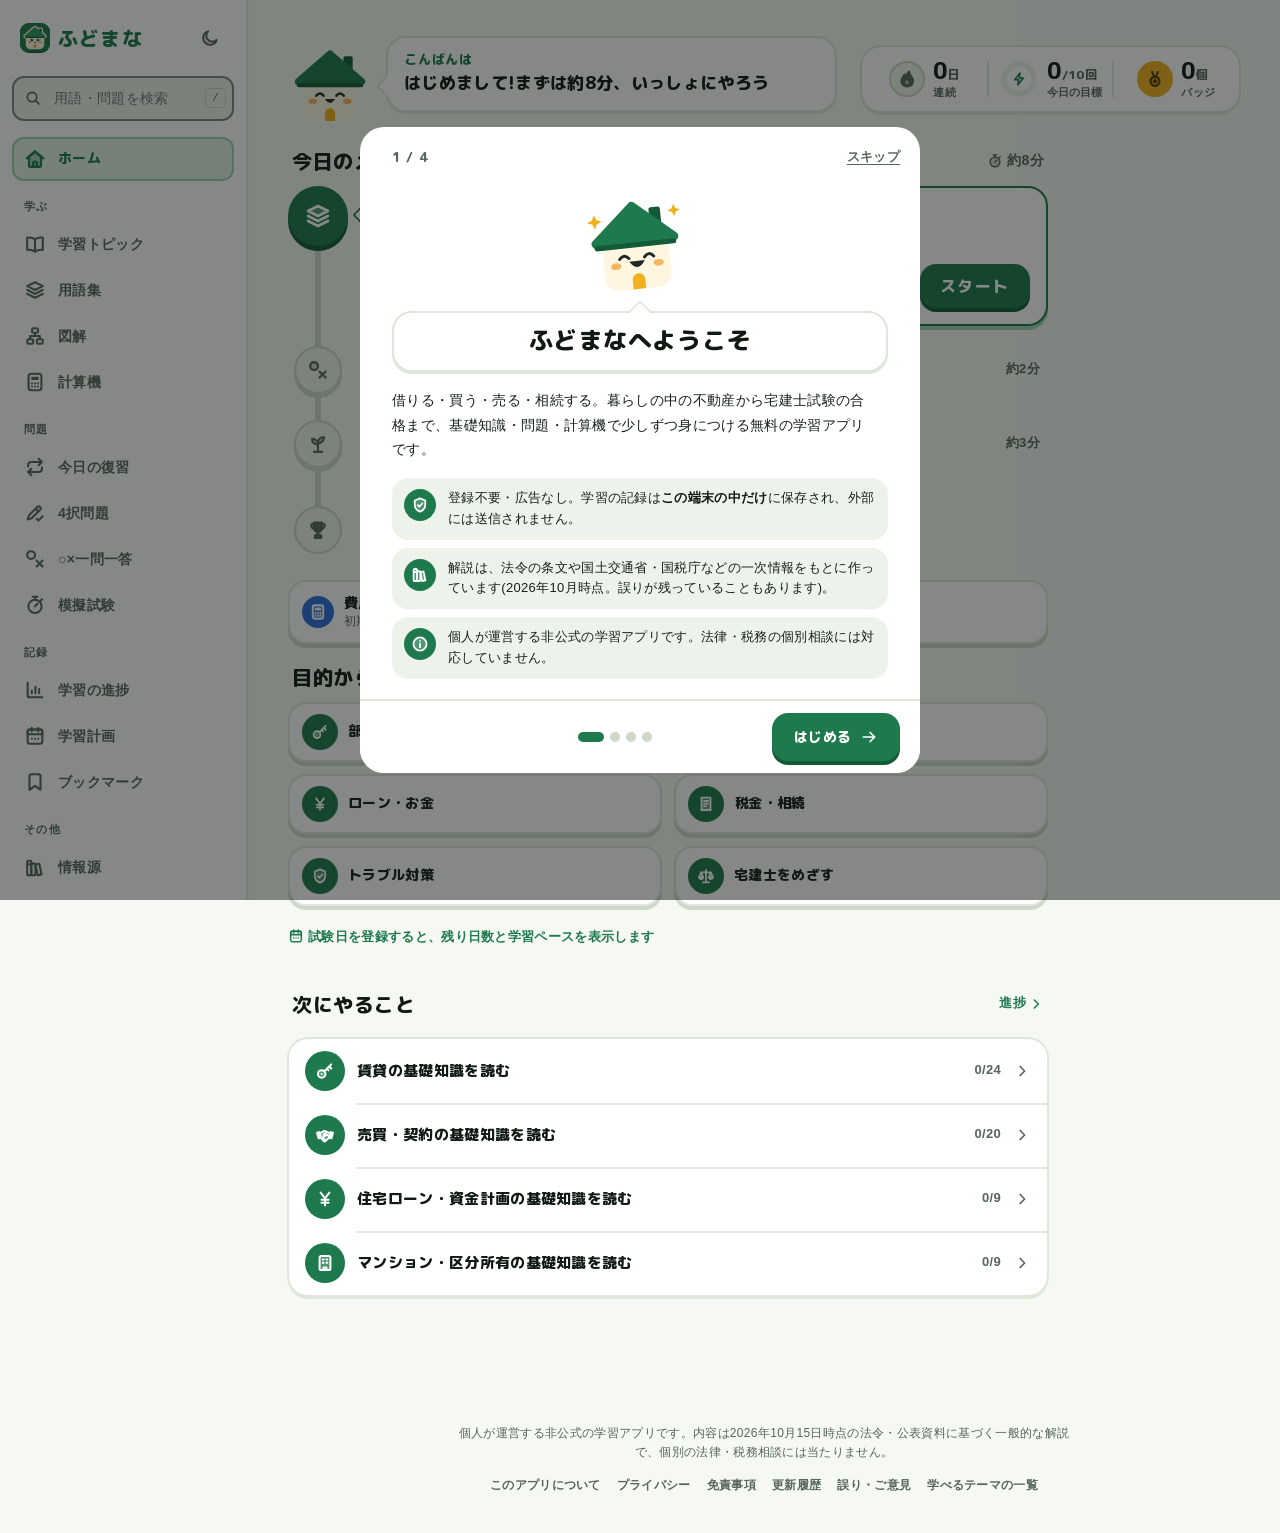
==== commit 44444491: "v12.2(作業中): 自動テストの常設・丸ゴシックの Web フォント・アイコンの描き直し・動きと手ごたえ・全画面の磨き込み Co-Authored-By: Claude Opus 5.5 <nor" ====
--- a/webapp/index.html
+++ b/webapp/index.html
@@ -73,6 +73,8 @@
   <link rel="stylesheet" href="css/practice.css">
   <link rel="stylesheet" href="css/home.css">
   <link rel="stylesheet" href="css/learning.css">
+  <!-- 動きと手ごたえ(画面の切り替え・押し心地・演出)。ほかの CSS より後に読む -->
+  <link rel="stylesheet" href="css/motion.css">
   <!-- /build -->
 </head>
 <body>
@@ -158,11 +160,6 @@
   <script src="data/content/q4_horei.js"></script>
   <script src="data/content/q4_zei_menjo.js"></script>
   <script src="data/content/q4_shohizei.js"></script>
-  <script src="data/content/q5_shohi_a.js"></script>
-  <script src="data/content/q5_shohi_b.js"></script>
-  <script src="data/content/q5_shohi_c.js"></script>
-  <script src="data/content/q5_styled_a.js"></script>
-  <script src="data/content/q5_styled_b.js"></script>
   <!-- 既存・新規の問題と基礎知識の修正(新規の問題を上書きすることがあるので、追加パックの最後に読む) -->
   <script src="data/content/q2_fix.js"></script>
   <!-- /build -->
@@ -174,6 +171,7 @@
   <script src="js/dates.js"></script>
   <script src="js/icons.js"></script>
   <script src="js/mascot.js"></script>
+  <script src="js/motion.js"></script>
   <script src="js/ui.js"></script>
   <script src="js/errorScreen.js"></script>
   <script src="js/report.js"></script>
--- a/webapp/css/style.css
+++ b/webapp/css/style.css
@@ -7,9 +7,43 @@
          分野の色(--cat-*)はアイコンのステッカーと進捗バーで同じものを使う。
    形: 押せる物(ボタン・選択肢・押せるカード)は下に「ふち」(--lip-*)の厚みがあり、押すと沈む。
        置いてあるだけの面は 1px の線+外側の線(合わせて 2px)と下 2px の厚み。ぼかした影・淡いグラデーションは使わない。
-   文字の太さ: 本文 400 / ボタン以外のラベル 600〜700 / 見出し・ボタン・大きな数字 800(--font-display)
-   (iPhone のヒラギノは 600〜800 が W6。丸ゴシックは W4 だけなので 800 は端末が太字を合成する)
+   文字の太さ: 本文 400 / ボタン以外のラベル 600〜700 / 見出し・ボタン・大きな数字 800(--font-display = M PLUS Rounded 1c ExtraBold。600〜900 の指定は 800 の字形、500 以下は端末の書体)
    ========================================================= */
+
+/* 見出し用の書体(--font-display の先頭): M PLUS Rounded 1c ExtraBold(SIL Open Font License 1.1。fonts/OFL.txt)を、
+   アプリで使う文字だけに絞ったもの(tools/font_subset.js が作る。文言・名前に新しい文字を足したら作り直す。tools/check.js が警告する)。
+   ファイルは「かな・英数字・記号」と「漢字」の2つ(unicode-range。tools/font_subset.js の SLICES と同じ範囲)。ブラウザは画面に出た文字の
+   ファイルだけを読み込むので、起動画面(「ふどまな」)は小さい方だけで描け、初回の表示に要るファイルの読み込みを邪魔しない。
+   読み込みを待たずに端末の書体で先に表示し、届いたら差し替える(swap)。太さは 800 の1つだけ(600〜900 の指定はこの字形をそのまま使い、
+   太字を合成しない)。フォントにない文字(「○×」の × ÷ はこの書体だと小さいので、わざと入れていない)は --font-display の次の書体で
+   表示される。Service Worker が保存するのでオフラインでも使える */
+@font-face {
+  font-family: "Fudomana Rounded";
+  src: url("../fonts/fudomana-rounded-800-base.woff2") format("woff2");
+  font-weight: 800;
+  font-style: normal;
+  font-display: swap;
+  unicode-range: U+0-33FF, U+4DC0-4DFF, U+A000-F8FF, U+FB00-FFFF;
+}
+@font-face {
+  font-family: "Fudomana Rounded";
+  src: url("../fonts/fudomana-rounded-800-kanji.woff2") format("woff2");
+  font-weight: 800;
+  font-style: normal;
+  font-display: swap;
+  unicode-range: U+3400-4DBF, U+4E00-9FFF, U+F900-FAFF, U+20000-3FFFF;
+}
+/* 細い指定(500 以下。大きな数字の横の単位「/20」「%」・切り替えの件数など)は、この書体の 800 にせず端末の書体(--font-display の次)で
+   表示する: どの文字にも当たらない範囲(U+0)の面を細い太さに置くと、細い指定はこの面が選ばれ、文字がないので次の書体に移る
+   (この面のファイルは読み込まれない) */
+@font-face {
+  font-family: "Fudomana Rounded";
+  src: url("../fonts/fudomana-rounded-800-base.woff2") format("woff2");
+  font-weight: 100 500;
+  font-style: normal;
+  font-display: swap;
+  unicode-range: U+0;
+}
 
 /* ---------- 1. トークン ---------- */
 :root {
@@ -17,8 +51,9 @@
 
   /* 文字 */
   --font-sans: -apple-system, BlinkMacSystemFont, "Hiragino Sans", "Hiragino Kaku Gothic ProN", "Noto Sans JP", "Yu Gothic UI", "Meiryo", sans-serif;
-  /* 見出し・ボタン・数字だけに使う(短い文字だけ。読む文章には使わない)。Windows では Yu Gothic UI の太字になる */
-  --font-display: "Hiragino Maru Gothic ProN", "ヒラギノ丸ゴ ProN W4", "Hiragino Sans", "Hiragino Kaku Gothic ProN", "Noto Sans JP", "Yu Gothic UI", "Meiryo", system-ui, sans-serif;
+  /* 見出し・ボタン・数字だけに使う(短い文字だけ。読む文章には使わない)。どの端末でも同じ丸ゴシック(上の @font-face)。
+     読み込み中とフォントにない文字は、iPhone・Mac はヒラギノ丸ゴ、Windows は Yu Gothic UI の太字 */
+  --font-display: "Fudomana Rounded", "Hiragino Maru Gothic ProN", "ヒラギノ丸ゴ ProN W4", "Hiragino Sans", "Hiragino Kaku Gothic ProN", "Noto Sans JP", "Yu Gothic UI", "Meiryo", system-ui, sans-serif;
   --font-mono: "SFMono-Regular", Consolas, Menlo, monospace;
   --fs-2xs: .6875rem;
   --fs-xs: .75rem;
@@ -58,8 +93,10 @@
   --radius-xs: 4px;
   --radius-sm: 8px;
   --radius-md: 12px;
-  /* ボタン・選択肢 */
+  /* ボタン・選択肢・カードの中の色の付いた囲み */
   --radius-btn: 16px;
+  /* 押せるタイル(ホームの小さいタイル・今週やること・目的の札・初回ガイドの選択肢など。高さ 60〜170px) */
+  --radius-tile: 18px;
   /* カード・グループ化したリスト */
   --radius-card: 20px;
   /* シート・ダイアログ */
@@ -399,12 +436,18 @@
 }
 
 .view-desc { color: var(--color-text-muted); font-size: var(--fs-md); line-height: var(--lh-snug); margin: 0 0 var(--sp-4); }
+/* 説明の文は1行 46 字ほどまで(タブレット・PC で行が長くなりすぎないように。スマホは幅いっぱいのまま)。
+   面の色が付いた冒頭の注意(設定の .settings-intro)は面ごと縮まないよう除く */
+:is(.view-desc:not(.settings-intro), .calc-note, .prog-note, .calc-disclaimer, .settings-answer-help, .ask-ai-privacy) { max-width: 46em; }
 /* 見出し・ボタンの文字は行ごとの長さをそろえ、最後の行に1〜2文字だけ残らないように */
 h2, .card-title, .empty-state-title, .todo-title, .hero-primary-title, .sheet-title, .btn-lg, .btn-block { text-wrap: balance; }
 /* 見出しは語の途中(「用語/集」「上/限」)で折り返さず、文節の切れ目で折り返す(Chrome系のみ。ほかのブラウザでは無視される) */
 h2, .card-title, .sheet-title { word-break: auto-phrase; }
 /* 行の中の短い説明(メニュー・設定の選択肢・ホームの行)も「バックア/ップ」のように語の途中で切らない */
 :is(.list-row-sub, .more-row-desc, .profile-option-desc, .todo-sub, .tile-desc) { word-break: auto-phrase; }
+/* カード・行・タイルの短い題名も同じ(語の途中で2行に分けない)。用語名・法令名・基礎知識の項目名のような長い複合語は、
+   1つの語が1行に収まらないと「…マンショ/ン」のように最後の1字だけ落ちるので対象にしない */
+:is(.topic-card-title, .basics-section-name, .fig-card-title, .more-row-title, .settings-card-title, .profile-option-title, .empty-state-title, .calc-title, .continue-title, .prog-topic-name, .ana-cat-name, .source-category) { word-break: auto-phrase; }
 /* 操作部品は長押しで文字選択・メニューが出ないように(本文は選択できるまま) */
 :is(.btn, .chip, .segmented, .subnav, .bottom-nav, .side-nav-item) { -webkit-user-select: none; user-select: none; -webkit-touch-callout: none; }
 .text-muted { color: var(--color-text-muted); }
@@ -467,7 +510,7 @@
   width: 100%;
   min-height: 44px;
   padding: var(--sp-2) var(--sp-3) var(--sp-2) 40px;
-  border: 2px solid var(--color-border);
+  border: 2px solid var(--color-border-control);
   border-radius: var(--radius-md);
   font-size: var(--fs-md);
   background: var(--color-surface-muted);
@@ -561,7 +604,10 @@
 @media (hover: hover) { .side-nav-item:hover { background: var(--color-surface-muted); color: var(--color-text); } }
 /* 表示中: 下部タブと同じく緑の文字とアイコン。PC は場所が分かるよう面と 2px の枠も付ける */
 .side-nav-item[aria-current="page"] { background: var(--color-primary-soft); color: var(--color-primary); box-shadow: inset 0 0 0 2px var(--color-primary-line); font-family: var(--font-display); font-weight: var(--fw-display); }
-.side-nav-item[aria-current="page"] .icon { stroke-width: 2.25; }
+.side-nav-item[aria-current="page"] .icon { stroke-width: 2.5; }
+/* アイコンのうすい塗り(.i-t)は表示中の項目だけ */
+.side-nav-item .icon .i-t { fill-opacity: 0; }
+.side-nav-item[aria-current="page"] .icon .i-t { fill-opacity: .3; }
 .side-nav-item .badge-count { margin-left: auto; }
 .side-nav-bottom { margin-top: auto; padding-top: var(--sp-3); border-top: 2px solid var(--color-border); }
 
@@ -601,8 +647,10 @@
   transition: transform var(--dur-1) var(--ease-std);
 }
 .bottom-nav-icon .icon { width: 26px; height: 26px; transition: stroke-width var(--dur-1); }
+.bottom-nav-icon .icon .i-t { fill-opacity: 0; transition: fill-opacity var(--dur-1); }
 .bottom-nav-item[aria-current="page"] { color: var(--color-primary); font-family: var(--font-display); font-weight: var(--fw-display); }
-.bottom-nav-item[aria-current="page"] .bottom-nav-icon .icon { stroke-width: 2.4; }
+.bottom-nav-item[aria-current="page"] .bottom-nav-icon .icon { stroke-width: 2.5; }
+.bottom-nav-item[aria-current="page"] .bottom-nav-icon .icon .i-t { fill-opacity: .3; }
 .bottom-nav-item .badge-count { position: absolute; top: 3px; left: calc(50% + 8px); }
 
 body { padding-bottom: calc(var(--bottom-nav-h) + var(--safe-bottom)); }
@@ -771,6 +819,9 @@
 @media (hover: hover) { .btn-gold:hover { background: var(--gold); filter: brightness(1.05); } }
 .btn-sm { --lip-h: 3px; min-height: 36px; padding: var(--sp-1) var(--sp-3); font-size: var(--fs-sm); border-radius: var(--radius-md); }
 .btn-lg { min-height: 52px; padding: var(--sp-3) var(--sp-5); font-size: var(--fs-base); border-radius: var(--radius-btn); }
+/* ふちの厚さは大きさの段階ごとに1つ: 小さいボタン 3px / ふつう・大きいボタン 4px(--lip-h の既定)/
+   画面の主な開始ボタン(高さ 60px 以上: ホームの「つづける」・トピックの問題への入口・○×と模擬試験の開始)5px */
+:is(.home-go, .topic-practice .btn, .ox-view .ox-start, .exam-view .exam-start) { --lip-h: 5px; border-radius: var(--radius-btn); }
 .btn-block { width: 100%; }
 .btn-icon {
   --lip-h: 0px;
@@ -926,7 +977,8 @@
   width: 100%;
   min-height: 44px;
   padding: var(--sp-2) var(--sp-3);
-  border: 2px solid var(--color-border-strong);
+  /* 入力欄の枠は操作部品の線(面に対して 3:1 以上。計算機の入力欄と同じ) */
+  border: 2px solid var(--color-border-control);
   border-radius: var(--radius-md);
   font-size: var(--fs-base);
   background: var(--color-surface);
@@ -989,7 +1041,7 @@
   display: grid;
   place-items: center;
 }
-.empty-state-icon .icon { width: 34px; height: 34px; stroke-width: 2.1; }
+.empty-state-icon .icon { width: 34px; height: 34px; stroke-width: 2.25; }
 .empty-state-title { font-family: var(--font-display); font-weight: var(--fw-display); color: var(--color-heading); font-size: var(--fs-lg); margin: 0; }
 .empty-state-body { font-size: var(--fs-md); max-width: 38ch; margin: 0; line-height: var(--lh-snug); }
 
@@ -1216,7 +1268,7 @@
   place-items: center;
   flex-shrink: 0;
 }
-.topic-icon .icon { stroke-width: 2.1; }
+.topic-icon .icon { stroke-width: 2.4; }
 .topic-card-title { font-family: var(--font-display); font-weight: var(--fw-display); color: var(--color-heading); line-height: var(--lh-tight); font-feature-settings: "palt"; }
 .topic-card .episode-summary { font-size: var(--fs-sm); color: var(--color-text-muted); line-height: var(--lh-snug); margin: 0; flex: 1; }
 .topic-progress-row { display: flex; align-items: center; gap: var(--sp-2); font-size: var(--fs-xs); color: var(--color-text-muted); }
@@ -1454,8 +1506,7 @@
 .cat-bar-meta { color: var(--color-text-muted); font-variant-numeric: tabular-nums; }
 
 /* ---------- 6. アニメーション ---------- */
-/* 画面の切替: 奥へ進むときだけ短く(タブの切替・戻るでは付けない。router.js 側で判定) */
-@keyframes view-enter { from { opacity: .6; transform: translateY(4px); } to { opacity: 1; transform: none; } }
+/* 画面の切替の動きは css/motion.css(View Transitions) */
 @keyframes fade-in { from { opacity: 0; } to { opacity: 1; } }
 @keyframes pop-in { from { opacity: 0; transform: scale(.96); } to { opacity: 1; transform: none; } }
 @keyframes sheet-up { from { transform: translateY(32px); opacity: 0; } to { transform: none; opacity: 1; } }
@@ -1467,7 +1518,6 @@
 .anim-pop { animation: pop-check 250ms var(--ease-out); }
 .anim-shake { animation: shake-x 300ms var(--ease-std); }
 
-.view-enter { animation: view-enter 160ms var(--ease-out); }
 /* シートの閉じる動き・つまみで引いて閉じる操作・下端に固定する操作欄(.sheet-foot)は css/shell.css */
 
 @media (prefers-reduced-motion: reduce) {
@@ -1706,7 +1756,7 @@
 :is(a, button).list-row:active { background-image: linear-gradient(var(--color-press), var(--color-press)); }
 /* 行のアイコン: 丸いステッカー(要注意は赤みのある色、済み・ごほうびは金色。分野の色は親の .cat-* で変わる) */
 .list-row-icon { width: 40px; height: 40px; border-radius: 50%; display: grid; place-items: center; background: var(--sticker-bg, var(--cat, var(--sticker-primary))); color: var(--sticker-fg); flex-shrink: 0; }
-.list-row-icon .icon { stroke-width: 2.1; }
+.list-row-icon .icon { stroke-width: 2.4; }
 .list-row-icon.is-warn { --sticker-bg: var(--sticker-warn); }
 .list-row-icon:is(.is-ok, .is-warm) { --sticker-bg: var(--gold); color: var(--gold-ink); }
 .list-row-main { flex: 1; min-width: 0; display: flex; flex-direction: column; gap: 1px; line-height: 1.45; }
@@ -1747,6 +1797,8 @@
 .about-section-title[tabindex="-1"]:focus { outline: none; }
 .about-section p { margin: 0 0 var(--sp-3); line-height: var(--lh-snug); }
 .about-section > :last-child { margin-bottom: 0; }
+/* 文の間のボタン(情報源の一覧へ)は、下のふちの分まで次の文から離す */
+.about-section > .card-actions:not(:last-child) { margin: var(--sp-1) 0 var(--sp-5); }
 .about-section ul, .about-section ol { margin: 0 0 var(--sp-3); padding-left: 1.3em; display: grid; gap: var(--sp-1); line-height: var(--lh-snug); }
 .about-sub { font-size: var(--fs-md); margin: var(--sp-4) 0 var(--sp-2); }
 .about-lead { font-weight: 700; color: var(--color-heading); }
@@ -1794,7 +1846,7 @@
 /* 塗りのアイコン(*-fill)をステッカーに入れたときは、中の線をステッカーの色で抜く */
 :is(.sticker, .list-row-icon, .tile-icon, .todo-icon, .topic-icon) { --icon-cut: var(--sticker-bg, var(--cat, var(--sticker-primary))); }
 /* ステッカーの中のアイコンは線を太く(小さくても形が分かるように) */
-:is(.sticker, .tile-icon, .todo-icon) .icon { stroke-width: 2.1; }
+:is(.sticker, .tile-icon, .todo-icon) .icon { stroke-width: 2.4; }
 
 /* 分野の色: 要素か親に付けると、ステッカーと進捗バー(.progress-bar-fill)がその色になる */
 .cat-gyoho { --cat: var(--cat-gyoho); }
--- a/webapp/css/shell.css
+++ b/webapp/css/shell.css
@@ -91,13 +91,14 @@
 @media (hover: hover) { .more-row:hover { background: var(--color-surface-muted); } }
 .more-row:active { background: var(--color-press); }
 .more-row-icon { width: 44px; height: 44px; flex-shrink: 0; display: grid; place-items: center; border-radius: 50%; background: var(--sticker-bg, var(--cat, var(--sticker-primary))); color: var(--sticker-fg); }
-.more-row-icon .icon { stroke-width: 2.1; }
+.more-row-icon .icon { stroke-width: 2.4; }
 .more-view .more-row-icon.sticker-gold { color: var(--gold-ink); }
 .more-row-main { flex: 1; min-width: 0; display: flex; flex-direction: column; gap: 1px; line-height: var(--lh-snug); }
 .more-row-title { font-family: var(--font-display); font-size: .9375rem; font-weight: var(--fw-display); color: var(--color-heading); font-feature-settings: "palt"; }
 .more-row-desc { font-size: var(--fs-xs); line-height: 1.5; color: var(--color-text-muted); }
 .more-row > .icon:last-child { flex-shrink: 0; color: var(--color-text-muted); }
-.more-group-title { margin: var(--sp-6) var(--sp-1) var(--sp-3); font-size: var(--fs-lg); color: var(--color-heading); letter-spacing: .03em; }
+/* 区切りの見出しはほかの画面と同じ 20px(learning.css) */
+.more-group-title { margin: var(--sp-6) var(--sp-1) var(--sp-3); font-size: var(--fs-xl); color: var(--color-heading); letter-spacing: .03em; }
 .more-row .more-row-ext { flex-shrink: 0; color: var(--color-text-muted); }
 .more-row-badge { display: inline-block; margin-left: var(--sp-2); padding: 0 6px; border-radius: 6px; background: var(--color-surface-muted); color: var(--color-text-muted); font-family: var(--font-sans); font-size: var(--fs-2xs); font-weight: 700; line-height: 1.6; vertical-align: 1px; }
 .more-theme-row { display: flex; align-items: center; justify-content: space-between; flex-wrap: wrap; gap: var(--sp-3); }
@@ -110,6 +111,8 @@
 @media (min-width: 1024px) { .more-group-title { max-width: 640px; } }
 
 /* ---------- 設定(v3: 見出しに丸いステッカー。押せる札は下にふち) ---------- */
+/* PC では1列の幅を「このアプリについて」と同じ 760px までに(説明の文が1行に長く並びすぎないように) */
+.settings-view { max-width: 760px; }
 /* 冒頭の注意(記録はこの端末の中だけ): 淡い面に盾のステッカー */
 .settings-view .settings-intro { display: flex; align-items: flex-start; gap: var(--sp-3); margin: 0 0 var(--sp-5); padding: var(--sp-3) var(--sp-4); border-radius: var(--radius-card); background: var(--color-surface-muted); color: var(--color-text); font-size: var(--fs-sm); }
 .settings-intro > .sticker { margin-top: 2px; }
@@ -132,7 +135,7 @@
   min-height: 64px;
   padding: var(--sp-3);
   border: 2px solid var(--color-border);
-  border-radius: 18px;
+  border-radius: var(--radius-tile);
   background: var(--color-surface);
   /* 押せる札なので下にふち(選択中は緑のふち) */
   box-shadow: 0 4px 0 var(--lip-neutral, var(--color-border));
@@ -144,7 +147,7 @@
 .profile-option input { position: absolute; opacity: 0; width: 1px; height: 1px; pointer-events: none; }
 /* 目的のアイコン: 丸いステッカー(緑の面+白いアイコン) */
 .profile-option-icon { width: 44px; height: 44px; flex-shrink: 0; display: grid; place-items: center; border-radius: 50%; background: var(--sticker-primary, var(--color-primary-fill)); color: var(--sticker-fg, #fff); }
-.profile-option-icon .icon { stroke-width: 2.1; }
+.profile-option-icon .icon { stroke-width: 2.4; }
 .profile-option-main { flex: 1; min-width: 0; display: flex; flex-direction: column; gap: 1px; }
 .profile-option-title { font-family: var(--font-display); font-size: var(--fs-md); font-weight: var(--fw-display); color: var(--color-heading); }
 .profile-option-desc { font-size: var(--fs-xs); color: var(--color-text-muted); }
@@ -168,7 +171,7 @@
 
 /* 設定: 目標の試験(白い札の行。ホームに表示中の試験は緑の枠と淡い緑。札は名前の下の1行に) */
 .settings-view .target-list { gap: var(--sp-3); margin: 0 0 var(--sp-4); }
-.settings-view .target-row { gap: var(--sp-1); padding: var(--sp-2) var(--sp-1) var(--sp-2) var(--sp-1); border: 2px solid var(--color-border); border-radius: 18px; background: var(--color-surface); box-shadow: 0 3px 0 var(--color-border); }
+.settings-view .target-row { gap: var(--sp-1); padding: var(--sp-2) var(--sp-1) var(--sp-2) var(--sp-1); border: 2px solid var(--color-border); border-radius: var(--radius-tile); background: var(--color-surface); box-shadow: 0 3px 0 var(--color-border); }
 .settings-view .target-row.is-home { border-color: var(--color-primary); background: var(--color-primary-soft); box-shadow: 0 3px 0 var(--color-primary-line); }
 .settings-view .target-row-name { display: block; font-family: var(--font-display); font-size: var(--fs-base); font-weight: var(--fw-display); line-height: 1.4; word-break: auto-phrase; }
 .target-row-tags { grid-column: 1; display: flex; flex-wrap: wrap; align-items: center; gap: 4px 6px; margin: 4px 0 2px; }
@@ -238,7 +241,7 @@
 .ask-ai-sheet { display: grid; gap: var(--sp-4); }
 .ask-ai-sheet > p { margin: 0; }
 /* コピーの結果: 丸いステッカー+太い文字の帯(できた = 緑、できない = 注意の色) */
-.ask-ai-status { display: flex; align-items: center; gap: var(--sp-3); padding: var(--sp-3) var(--sp-4); border-radius: 16px; background: var(--color-surface-muted); font-family: var(--font-display); font-size: var(--fs-base); font-weight: var(--fw-display); color: var(--color-heading); }
+.ask-ai-status { display: flex; align-items: center; gap: var(--sp-3); padding: var(--sp-3) var(--sp-4); border-radius: var(--radius-btn); background: var(--color-surface-muted); font-family: var(--font-display); font-size: var(--fs-base); font-weight: var(--fw-display); color: var(--color-heading); }
 .ask-ai-status-icon { flex-shrink: 0; }
 .ask-ai-status-icon .icon { stroke-width: 2.6; }
 .ask-ai-status.is-ok { background: var(--color-success-bg); color: var(--color-success); }
@@ -249,7 +252,7 @@
 .ask-ai-links { display: grid; grid-template-columns: minmax(0, 1fr); gap: var(--sp-3); }
 @media (min-width: 480px) { .ask-ai-links { grid-template-columns: repeat(3, minmax(0, 1fr)); } }
 .ask-ai-link { min-height: 52px; font-size: var(--fs-base); }
-.ask-ai-caution { display: flex; align-items: flex-start; gap: var(--sp-2); padding: var(--sp-3); border-radius: 14px; background: var(--color-warning-bg); font-size: var(--fs-sm); color: var(--color-text); line-height: var(--lh-snug); }
+.ask-ai-caution { display: flex; align-items: flex-start; gap: var(--sp-2); padding: var(--sp-3); border-radius: var(--radius-btn); background: var(--color-warning-bg); font-size: var(--fs-sm); color: var(--color-text); line-height: var(--lh-snug); }
 .ask-ai-caution .icon { flex-shrink: 0; margin-top: 1px; color: var(--color-warning); }
 .ask-ai-preview summary { cursor: pointer; min-height: 44px; display: flex; align-items: center; gap: 10px; list-style: none; font-size: var(--fs-md); font-weight: 700; color: var(--color-primary); }
 .ask-ai-preview summary::-webkit-details-marker { display: none; }
@@ -259,6 +262,8 @@
 .ask-ai-text { display: block; min-height: 12em; margin-top: var(--sp-2); resize: vertical; font-size: var(--fs-base); line-height: var(--lh-snug); white-space: pre-wrap; }
 .ask-ai-actions { display: flex; flex-wrap: wrap; gap: var(--sp-2); }
 .ask-ai-actions .btn { min-height: 44px; }
+/* 枠のない「もう一度コピー」は、アイコンの左端を上の「質問文を見る」の文字の左端にそろえる(押せる範囲はそのまま) */
+.ask-ai-actions .btn-ghost:first-child { margin-left: calc(var(--sp-3) * -1); }
 .ask-ai-privacy { font-size: var(--fs-xs); color: var(--color-text-muted); line-height: var(--lh-snug); }
 
 /* ---------- 確認のダイアログ(UI.confirm)・シート(UI.sheet) ---------- */
--- a/webapp/css/calculators.css
+++ b/webapp/css/calculators.css
@@ -36,7 +36,7 @@
   cursor: pointer;
   transition: color var(--dur-1), border-color var(--dur-1);
 }
-.calc-tab .icon { flex-shrink: 0; stroke-width: 2.2; }
+.calc-tab .icon { flex-shrink: 0; }
 .calc-tab[aria-pressed="true"] { color: var(--color-primary); border-bottom-color: var(--color-primary-fill); }
 @media (hover: hover) { .calc-tab:hover { color: var(--color-text); } .calc-tab[aria-pressed="true"]:hover { color: var(--color-primary); } }
 .calc-tab:focus-visible { outline: 3px solid var(--color-focus); outline-offset: -3px; border-radius: var(--radius-sm); }
@@ -49,7 +49,7 @@
 .calc-head { display: flex; gap: var(--sp-3); align-items: flex-start; margin-bottom: var(--sp-4); }
 /* 見出しのアイコン: 丸いステッカー(色は .sticker と .cat-zei。css/style.css) */
 .calc-head-icon { flex-shrink: 0; }
-.calc-head-icon .icon { stroke-width: 2.1; }
+.calc-head-icon .icon { stroke-width: 2.4; }
 .calc-head-text { min-width: 0; padding-top: 2px; }
 .calc-title { margin: 0 0 var(--sp-1); font-size: var(--fs-xl); line-height: var(--lh-tight); color: var(--color-heading); }
 .calc-title:focus, .calc-result-title:focus { outline: none; }
@@ -72,8 +72,8 @@
 .calc-field-unit { color: var(--color-text-muted); font-weight: 400; margin-left: 2px; }
 .calc-input-wrap { position: relative; display: flex; align-items: center; }
 .calc-field .calc-input-wrap input[type="text"] { padding-right: 4.5em; font-family: var(--font-display); font-size: var(--fs-lg); font-weight: 700; font-variant-numeric: tabular-nums; }
-/* 入力欄: 大きめの角丸・2px の枠(操作部品の線 --color-border-control。面に対して 3:1 以上) */
-.calc-field input[type="text"], .calc-field select { min-height: 50px; border-color: var(--color-border-control); border-radius: var(--radius-md); }
+/* 入力欄: 高さ 50px・2px の枠(枠の色は style.css の入力欄と同じ操作部品の線 --color-border-control。面に対して 3:1 以上) */
+.calc-field input[type="text"], .calc-field select { min-height: 50px; border-radius: var(--radius-md); }
 .calc-field input:focus, .calc-field select:focus { outline: none; border-color: var(--color-focus); box-shadow: 0 0 0 2px var(--color-focus); }
 .calc-field input[aria-invalid="true"] { border-color: var(--color-danger); }
 .calc-field input[aria-invalid="true"]:focus { border-color: var(--color-danger); box-shadow: 0 0 0 2px var(--color-danger); }
@@ -106,7 +106,7 @@
 /* 消費税の按分ヘルパー */
 .calc-helper { display: flex; flex-direction: column; align-items: flex-start; gap: var(--sp-1); }
 .calc-helper-btn { color: var(--color-primary); padding-left: var(--sp-2); margin-left: calc(var(--sp-2) * -1); }
-.calc-helper-note { font-size: var(--fs-xs); font-weight: 400; color: var(--color-text); line-height: var(--lh-snug); padding: var(--sp-2) var(--sp-3); border-radius: var(--radius-sm); background: var(--color-surface-muted); }
+.calc-helper-note { font-size: var(--fs-xs); font-weight: 400; color: var(--color-text); line-height: var(--lh-snug); padding: var(--sp-2) var(--sp-3); border-radius: var(--radius-md); background: var(--color-surface-muted); }
 .calc-helper-note:empty { display: none; }
 
 .calc-form-actions {
@@ -234,11 +234,11 @@
   .calc-tab { padding: 0 6px; }
 }
 
-/* 計算式 */
+/* 計算式: カードの中の囲み(基礎知識の「試験のポイント」と同じ、平らな面に 2px の線。左の太い線の飾りはやめた) */
 .calc-formula {
-  padding: var(--sp-2) var(--sp-3);
-  border-left: 3px solid var(--color-primary);
-  border-radius: 0 var(--radius-sm) var(--radius-sm) 0;
+  padding: var(--sp-3);
+  border: 2px solid var(--color-border);
+  border-radius: var(--radius-md);
   background: var(--color-surface-muted);
   font-size: var(--fs-sm);
   color: var(--color-text);
@@ -251,7 +251,7 @@
 /* 注記・要件(折りたたみには回転する山かっこを付ける) */
 .calc-notes { margin: 0; padding-left: 1.2em; font-size: var(--fs-sm); color: var(--color-text); line-height: var(--lh-snug); }
 .calc-notes li + li { margin-top: var(--sp-1); }
-.calc-details { border: 1px solid var(--color-border); border-radius: var(--radius-sm); padding: 0 var(--sp-3); font-size: var(--fs-sm); }
+.calc-details { border: 2px solid var(--color-border); border-radius: var(--radius-md); padding: 0 var(--sp-3); font-size: var(--fs-sm); }
 .calc-details summary, .calc-basis summary { list-style: none; display: flex; align-items: center; gap: var(--sp-2); min-height: 44px; cursor: pointer; line-height: var(--lh-snug); }
 .calc-details summary::-webkit-details-marker, .calc-basis summary::-webkit-details-marker { display: none; }
 .calc-details summary { font-weight: 700; color: var(--color-heading); }
@@ -265,12 +265,12 @@
   gap: var(--sp-2);
   align-items: flex-start;
   padding: var(--sp-3);
-  border-radius: var(--radius-sm);
+  border-radius: var(--radius-md);
   font-size: var(--fs-sm);
   line-height: var(--lh-snug);
 }
 .calc-alert > .icon { flex-shrink: 0; margin-top: 1px; }
-.calc-alert-warning { background: var(--color-warning-bg); color: var(--color-warning); border: 1px solid var(--color-warning); }
+.calc-alert-warning { background: var(--color-warning-bg); color: var(--color-warning); border: 2px solid var(--color-warning); }
 .calc-alert-warning strong { color: inherit; }
 .calc-alert-info { background: var(--color-primary-soft); color: var(--color-text); }
 .calc-expiry ul { margin: var(--sp-1) 0; padding-left: 1.2em; }
--- a/webapp/css/exam.css
+++ b/webapp/css/exam.css
@@ -20,19 +20,19 @@
   font: inherit;
   text-align: left;
   cursor: pointer;
-  box-shadow: 0 4px 0 var(--lip-neutral);
+  box-shadow: 0 var(--lip-h) 0 var(--lip-neutral);
   transition: background var(--dur-1), border-color var(--dur-1), box-shadow 60ms, transform 60ms;
   touch-action: manipulation;
   -webkit-user-select: none;
   user-select: none;
   -webkit-touch-callout: none;
 }
-.exam-format:active { transform: translateY(4px); box-shadow: 0 0 0 var(--lip-neutral); }
+.exam-format:active { transform: translateY(var(--lip-h)); box-shadow: 0 0 0 var(--lip-neutral); }
 @media (hover: hover) { .exam-format:hover { border-color: var(--color-primary); } }
-.exam-format[aria-pressed="true"] { border-color: var(--color-primary); background: var(--color-primary-soft); box-shadow: 0 4px 0 var(--lip-primary); }
+.exam-format[aria-pressed="true"] { border-color: var(--color-primary); background: var(--color-primary-soft); box-shadow: 0 var(--lip-h) 0 var(--lip-primary); }
 .exam-format[aria-pressed="true"]:active { box-shadow: 0 0 0 var(--lip-primary); }
 .exam-format-sticker { width: 44px; height: 44px; }
-.exam-format-sticker .icon { stroke-width: 2.2; }
+.exam-format-sticker .icon { stroke-width: 2.4; }
 .exam-format-text { display: flex; flex-direction: column; gap: 2px; min-width: 0; line-height: 1.25; }
 .exam-format-name { font-family: var(--font-display); font-size: var(--fs-lg); font-weight: var(--fw-display); color: var(--color-heading); font-feature-settings: "palt"; letter-spacing: .04em; }
 .exam-format-meta { font-size: var(--fs-sm); font-weight: 700; color: var(--color-text-muted); white-space: nowrap; }
@@ -41,6 +41,7 @@
   .exam-formats { gap: var(--sp-2); }
   .exam-format { gap: var(--sp-2); padding: var(--sp-2); }
   .exam-format-sticker { width: 36px; height: 36px; }
+  .exam-format-sticker .icon { width: 20px; height: 20px; }
   .exam-format-name { font-size: var(--fs-base); }
   .exam-format-meta { font-size: var(--fs-xs); }
 }
@@ -48,7 +49,8 @@
 /* 時間制限(チェックと説明) */
 .exam-options { margin: var(--sp-4) 0 0; padding: var(--sp-1) var(--sp-3) var(--sp-3); border-radius: var(--radius-md); background: var(--color-surface-muted); }
 .exam-timed-toggle { min-height: 44px; font-weight: 700; }
-.exam-timed-note { margin: 0; line-height: var(--lh-snug); }
+/* 説明はチェックの文字の頭にそろえる(○×の「自信度」の説明と同じ。.calc-note の余白より優先) */
+.exam-options .exam-timed-note { margin: 0 0 0 calc(18px + var(--sp-2)); line-height: var(--lh-snug); }
 
 /* 分野別の問題数: 分野の色の帯と、ステッカー付きの一覧 */
 .exam-breakdown {
@@ -60,7 +62,7 @@
   box-shadow: var(--shadow-card);
 }
 .exam-breakdown-title { margin: 0 0 var(--sp-2); font-size: var(--fs-sm); font-weight: 700; color: var(--color-text-muted); }
-.exam-alloc { display: flex; gap: 3px; height: 14px; margin: 0 0 var(--sp-3); }
+.exam-alloc { display: flex; gap: var(--sp-1); height: 12px; margin: 0 0 var(--sp-3); }
 .exam-alloc-seg { flex: 1 1 0; min-width: 6px; border-radius: var(--radius-pill); background: var(--cat, var(--color-primary-fill)); }
 .exam-breakdown-list {
   list-style: none;
@@ -72,17 +74,18 @@
   font-size: var(--fs-sm);
 }
 .exam-breakdown-list li { display: flex; align-items: center; gap: var(--sp-2); min-width: 0; }
-.exam-bd-sticker { width: 26px; height: 26px; }
-.exam-bd-sticker .icon { stroke-width: 2.4; }
+.exam-bd-sticker { width: 24px; height: 24px; }
+.exam-bd-sticker .icon { width: 14px; height: 14px; stroke-width: 2.4; }
 .exam-bd-name { flex: 1 1 auto; min-width: 0; font-weight: 700; color: var(--color-text); }
 .exam-breakdown-list .num { font-family: var(--font-display); font-weight: var(--fw-display); color: var(--color-heading); }
-.exam-pace-note { display: flex; align-items: center; gap: var(--sp-1); margin: var(--sp-3) 0 0; font-size: var(--fs-sm); color: var(--color-text); font-variant-numeric: tabular-nums; }
-.exam-pace-note .icon { color: var(--color-primary); flex-shrink: 0; }
+/* 2行になっても記号は1行目にそろえる */
+.exam-pace-note { display: flex; align-items: flex-start; gap: var(--sp-2); margin: var(--sp-3) 0 0; font-size: var(--fs-sm); line-height: var(--lh-snug); color: var(--color-text); font-variant-numeric: tabular-nums; }
+.exam-pace-note .icon { color: var(--color-primary); flex-shrink: 0; margin-top: 2px; }
 /* うち個数・組合せの問題(すぐ下の1問あたりの目安とまとめて見せる) */
 .exam-styled-note + .exam-pace-note { margin-top: var(--sp-1); }
 
-/* 大きな「試験を開始する」(厚みのある緑のボタン) */
-.exam-view .exam-start { --lip-h: 5px; min-height: 60px; gap: var(--sp-2); font-size: var(--fs-lg); letter-spacing: .08em; }
+/* 大きな「試験を開始する」(厚みのある緑のボタン。ふちは選択肢・札と同じ 4px。practice.css の「ふちの厚さ」) */
+.exam-view .exam-start { min-height: 60px; gap: var(--sp-2); font-size: var(--fs-lg); letter-spacing: .08em; }
 
 /* この模擬試験について(折りたたみ) */
 .exam-about { padding-top: var(--sp-2); padding-bottom: var(--sp-2); }
@@ -108,9 +111,11 @@
 }
 .exam-resume-icon { width: 48px; height: 48px; }
 .exam-resume-main { flex: 1 1 200px; min-width: 0; }
-.exam-resume-title { margin: 0 0 2px; color: var(--color-heading); }
-.exam-resume-meta { margin: 0; font-size: var(--fs-sm); color: var(--color-text); }
-.exam-resume-warn { margin: var(--sp-1) 0 0; font-size: var(--fs-xs); color: var(--color-warning); display: flex; align-items: center; gap: var(--sp-1); }
+.exam-resume-title { margin: 0 0 2px; font-size: var(--fs-lg); line-height: var(--lh-tight); color: var(--color-heading); }
+.exam-resume-meta { margin: 0; font-size: var(--fs-sm); line-height: var(--lh-snug); color: var(--color-text); }
+/* 2行になっても注意の記号は1行目にそろえる */
+.exam-resume-warn { margin: var(--sp-1) 0 0; font-size: var(--fs-xs); line-height: var(--lh-snug); color: var(--color-warning); display: flex; align-items: flex-start; gap: var(--sp-1); }
+.exam-resume-warn .icon { flex-shrink: 0; margin-top: 2px; }
 .exam-resume-actions { display: flex; gap: var(--sp-2); flex: 1 1 100%; }
 .exam-resume-actions .btn { min-height: 48px; }
 .exam-resume-actions .btn:first-child { flex: 1; }
@@ -120,6 +125,8 @@
 .exam-history h3 .icon { color: var(--color-primary); }
 .exam-best { margin-bottom: var(--sp-3); grid-template-columns: repeat(3, minmax(0, 1fr)); }
 .exam-best .stat-label { display: inline-flex; align-items: center; gap: 2px; }
+/* 「13/20」が 320px で途中から折り返さないように(見出し用の書体は少し幅が広い) */
+.exam-best .stat-value { white-space: nowrap; }
 .exam-history-item { color: var(--color-text); text-decoration: none; min-height: 56px; }
 .exam-history-item > .icon:last-child { color: var(--color-text-muted); }
 .exam-history-pct { margin-left: var(--sp-1); font-size: var(--fs-sm); font-weight: 400; color: var(--color-text-muted); }
@@ -210,10 +217,10 @@
 .exam-q-num { font-family: var(--font-display); font-size: var(--fs-xl); font-weight: var(--fw-display); color: var(--color-heading); margin-right: var(--sp-1); white-space: nowrap; line-height: 1.2; }
 .exam-q-num small { font-size: var(--fs-sm); color: var(--color-text-muted); font-weight: 700; }
 /* 分野の札(小さなステッカー+分野名) */
-.exam-q-cat { display: inline-flex; align-items: center; gap: 6px; min-width: 0; font-size: var(--fs-sm); font-weight: 700; color: var(--color-text); }
+.exam-q-cat { display: inline-flex; align-items: center; gap: var(--sp-2); min-width: 0; font-size: var(--fs-sm); font-weight: 700; color: var(--color-text); }
 .exam-q-cat > span:last-child { min-width: 0; overflow: hidden; text-overflow: ellipsis; white-space: nowrap; }
 .exam-q-cat-sticker { width: 24px; height: 24px; }
-.exam-q-cat-sticker .icon { stroke-width: 2.4; }
+.exam-q-cat-sticker .icon { width: 14px; height: 14px; stroke-width: 2.4; }
 .exam-q-prompt { margin: var(--sp-3) 0 0; font-size: var(--fs-sm); color: var(--color-text-muted); font-weight: 700; }
 .exam-stem { font-size: var(--fs-base); line-height: var(--lh-body); color: var(--color-text); margin: var(--sp-2) 0 var(--sp-3); white-space: pre-wrap; }
 .exam-q-card .exam-stem { margin-top: var(--sp-3); font-size: var(--fs-base); line-height: 1.8; color: var(--color-heading); }
@@ -237,7 +244,8 @@
   border-radius: 16px;
   background: var(--color-surface);
   box-shadow: 0 2px 0 var(--color-border);
-  font-size: var(--fs-base);
+  /* 4択の記述ア〜エ(practice.css の .quiz-card .stmt-text)と同じ大きさ */
+  font-size: .9375rem;
   line-height: 1.7;
   color: var(--color-text);
 }
@@ -259,6 +267,9 @@
 .exam-stmt-text { flex: 1; min-width: 0; overflow-wrap: anywhere; }
 /* 幅の狭いスマホ(320px など)では余白を詰めて、文に幅を使う */
 @media (max-width: 359px) {
+  /* 問題のカードと選択肢の内側の余白も詰める(○×の文のカードと同じ 12px。選択肢の1行の文字数を確保) */
+  .exam-q-card { padding: var(--sp-3) var(--sp-3) var(--sp-4); }
+  .exam-q-card .exam-choice { gap: var(--sp-2); padding: var(--sp-3) var(--sp-3) var(--sp-3) var(--sp-2); }
   .exam-stmt { gap: var(--sp-2); padding: var(--sp-2) var(--sp-3) var(--sp-2) var(--sp-2); }
 }
 
@@ -307,8 +318,8 @@
 .exam-flag-btn.is-on, .exam-flag-btn.is-on:hover { --btn-lip: var(--gold-lip); background: var(--gold); border-color: var(--gold); color: var(--gold-ink); }
 .exam-kbd-hint { display: none; font-size: var(--fs-xs); color: var(--color-text-muted); margin: var(--sp-3) 0 0; text-align: center; }
 
-/* スマホ・タブレット: 前へ/次へを画面の下に固定する(長い問題でもスクロールせずに移動できる) */
-@media (max-width: 1023px) {
+/* スマホ・タブレット(右に問題一覧のない幅): 前へ/次へを画面の下に固定する(長い問題でもスクロールせずに移動できる) */
+@media (max-width: 1279px) {
   .exam-pager {
     position: sticky;
     bottom: 0;
@@ -365,6 +376,10 @@
   background: var(--gold);
 }
 .exam-nav-cell[aria-current="true"] { outline: 3px solid var(--color-focus); outline-offset: 2px; }
+/* シート(問題一覧・提出前の確認)の中では、白い番号の札は浮いている面より一段明るく(ダークで沈んで見えないように。
+   style.css の「シートの中の .btn-secondary」と同じ)。見直しの丸のふちはシートの面の色で抜く */
+.sheet :is(.exam-nav-cell, .exam-nav-swatch) { --color-surface: var(--color-surface-lift); }
+.sheet .exam-nav-cell.is-flagged::after { border-color: var(--color-surface-raised); }
 .exam-nav-actions { display: flex; flex-wrap: wrap; gap: var(--sp-2); margin-top: var(--sp-3); }
 .exam-nav-actions .btn { flex: 1 1 120px; min-height: 44px; }
 /* PC の右の問題一覧は幅が狭いので、2つのボタンを縦に並べる(「次の見直しへ」が2行に割れないように) */
@@ -380,7 +395,7 @@
 .exam-submit-label { display: flex; align-items: center; flex-wrap: wrap; gap: var(--sp-1); margin: 0 0 var(--sp-2); font-weight: 700; font-size: var(--fs-md); color: var(--color-heading); }
 .exam-submit-group.is-warn .exam-submit-label .icon { color: var(--color-warning); }
 .exam-submit-label small { font-weight: 400; font-size: var(--fs-xs); color: var(--color-text-muted); }
-.exam-submit-group .chip { min-width: 52px; min-height: 40px; justify-content: center; background: var(--color-surface); }
+.exam-submit-group .chip { min-width: 52px; min-height: 40px; justify-content: center; background: var(--color-surface-lift); }
 .exam-submit-more { align-self: center; font-size: var(--fs-sm); color: var(--color-text-muted); }
 .exam-submit-hint { margin: 0 0 var(--sp-2); font-size: var(--fs-xs); color: var(--color-text-muted); }
 .exam-submit-grid { margin-bottom: var(--sp-3); }
@@ -420,7 +435,7 @@
 
 /* 得点のカード: マスコット+大きな得点+目安の札。目安ライン到達は金色の枠と厚み・金色の得点・金色の札 */
 .exam-result-hero { padding: var(--sp-5); }
-.exam-result-hero.is-pass { border-color: var(--gold); box-shadow: 0 0 0 1px var(--gold), 0 4px 0 var(--gold-lip); }
+.exam-result-hero.is-pass { border-color: var(--gold); box-shadow: 0 0 0 1px var(--gold), 0 3px 0 var(--gold-lip); }
 .exam-result-top { display: flex; align-items: center; gap: var(--sp-4); margin-bottom: var(--sp-4); }
 .exam-result-mascot { width: 88px; height: 88px; }
 .exam-result-scorebox { display: flex; flex: 1 1 auto; flex-direction: column; align-items: flex-start; gap: var(--sp-2); min-width: 0; }
@@ -480,7 +495,7 @@
 .exam-next-item { display: flex; flex-direction: column; gap: var(--sp-2); }
 .exam-next-head { display: flex; align-items: center; gap: var(--sp-2); }
 .exam-next-sticker { width: 24px; height: 24px; }
-.exam-next-sticker .icon { stroke-width: 2.4; }
+.exam-next-sticker .icon { width: 14px; height: 14px; stroke-width: 2.4; }
 .exam-next-name { flex: 1 1 auto; min-width: 0; font-weight: 700; color: var(--color-heading); }
 .exam-next-meta { font-size: var(--fs-sm); color: var(--color-danger); font-weight: 700; white-space: nowrap; }
 
@@ -488,7 +503,7 @@
 .exam-cat-bars { gap: var(--sp-4); }
 .exam-cat-row { display: flex; align-items: center; gap: var(--sp-3); }
 .exam-cat-main { flex: 1 1 auto; min-width: 0; }
-.exam-cat-row .sticker .icon { stroke-width: 2.3; }
+.exam-cat-row .sticker .icon { stroke-width: 2.4; }
 .exam-cat-bars .progress-bar { height: 12px; }
 .exam-cat-row.is-low .cat-bar-meta { color: var(--color-danger); font-weight: 700; }
 .exam-weak { margin: var(--sp-4) 0 0; padding-top: var(--sp-3); border-top: 2px solid var(--color-border); font-size: var(--fs-md); line-height: var(--lh-snug); }
@@ -509,7 +524,7 @@
 .exam-wrong-head { row-gap: var(--sp-1); }
 .exam-wrong-head .exam-q-num { font-size: var(--fs-lg); }
 /* 分野名は淡い緑の札ではなく、分野の色の丸+文字(試験中の見出しの分野のステッカー・ほかの画面の分野の色と合わせる) */
-.exam-wrong-head .badge-soft { gap: 5px; padding-inline: 2px; background: none; color: var(--color-text); }
+.exam-wrong-head .badge-soft { gap: var(--sp-1); padding-inline: 2px; background: none; color: var(--color-text); }
 .exam-wrong-head .badge-soft::before { content: ""; flex-shrink: 0; width: 10px; height: 10px; border-radius: 50%; background: var(--cat, var(--color-primary-fill)); }
 .exam-wrong-item[data-cat="gyoho"] .badge-soft { --cat: var(--cat-gyoho); }
 .exam-wrong-item[data-cat="kenri"] .badge-soft { --cat: var(--cat-kenri); }
@@ -592,7 +607,11 @@
   .exam-timer { order: 1; }
   .exam-progress { order: 2; flex: 1; }
   .exam-topbar-actions { order: 3; }
-  .exam-q-card .exam-stem, .exam-q-card .exam-choice, .exam-q-card .exam-stmt { font-size: var(--fs-lg); }
+  /* 文字の段は4択(practice.css)と同じ: 問題文 16→18px、選択肢・記述 15→17px */
+  .exam-q-card .exam-stem { font-size: var(--fs-lg); }
+  .exam-q-card .exam-choice, .exam-q-card .exam-stmt { font-size: var(--fs-read); }
+  /* 個数・組合せの短い選択肢は4つを1行に(4択と同じ) */
+  .exam-q-card .choice-list.choice-list-styled { grid-template-columns: repeat(4, minmax(0, 1fr)); }
   .exam-result-meta { grid-template-columns: repeat(auto-fit, minmax(120px, 1fr)); }
   .exam-result-mascot { width: 104px; height: 104px; }
   .exam-resume-actions { flex: 0 0 auto; }
@@ -606,6 +625,10 @@
 @media (min-width: 768px) and (max-width: 1023px) {
   .exam-pager { margin: 0 calc(-1 * var(--sp-6)); padding-left: var(--sp-6); padding-right: var(--sp-6); }
 }
+/* PC の幅(サイドバーあり)で問題一覧を右に出さない 1024〜1279px: 固定した前へ/次へは問題の列の幅に */
+@media (min-width: 1024px) and (max-width: 1279px) {
+  .exam-pager { margin: 0; padding-left: 0; padding-right: 0; }
+}
 
 /* スマホの横向き: 情報バーを1行にし、「前へ・次へ」を低くして問題の表示を広げる。ノッチ側の余白(safe-area)も確保する */
 @media (max-height: 500px) and (max-width: 1023px) and (orientation: landscape) {
@@ -616,6 +639,9 @@
     padding-top: calc(var(--sp-1) + var(--safe-top));
     padding-bottom: var(--sp-1);
     padding-inline: max(var(--sp-4), env(safe-area-inset-left)) max(var(--sp-4), env(safe-area-inset-right));
+    /* 左右は本文の余白(横向きは max(16px, ノッチ側の余白)。style.css)と同じだけ広げる(768px 以上の幅の 24px のままだと画面の外へはみ出す) */
+    margin-left: calc(max(var(--sp-4), env(safe-area-inset-left)) * -1);
+    margin-right: calc(max(var(--sp-4), env(safe-area-inset-right)) * -1);
     margin-bottom: var(--sp-3);
   }
   .exam-topbar-row { display: contents; }
@@ -627,6 +653,8 @@
     padding-top: var(--sp-1);
     padding-bottom: calc(var(--safe-bottom) + var(--sp-1));
     padding-inline: max(var(--sp-4), env(safe-area-inset-left)) max(var(--sp-4), env(safe-area-inset-right));
+    margin-left: calc(max(var(--sp-4), env(safe-area-inset-left)) * -1);
+    margin-right: calc(max(var(--sp-4), env(safe-area-inset-right)) * -1);
   }
   .exam-pager .btn { min-height: 44px; }
   .exam-run-title { margin-bottom: var(--sp-2); }
@@ -635,11 +663,17 @@
 
 @media (min-width: 1024px) {
   .exam-topbar { margin: calc(-1 * var(--sp-7)) calc(-1 * var(--sp-8)) var(--sp-5); padding-left: var(--sp-8); padding-right: var(--sp-8); }
-  .exam-nav-toggle { display: none; }
   .exam-kbd-hint { display: block; }
-  .exam-layout { display: grid; grid-template-columns: minmax(0, 1fr) 300px; gap: var(--sp-5); align-items: start; }
-  .exam-side { display: block; position: sticky; top: calc(var(--sp-10) + var(--sp-4)); max-height: calc(100vh - var(--sp-10) - var(--sp-6)); overflow-y: auto; }
+  /* メニュー・結果と問題の列は、4択・○×と同じ読みやすい幅(760px)まで */
+  .exam-view:not(.exam-run), .exam-layout { max-width: 760px; }
   .exam-q-card { padding: var(--sp-6); }
   .exam-pager .btn { flex: 0 1 160px; }
   .exam-pager .exam-flag-btn { margin-inline: auto; }
 }
+/* 右の問題一覧は、問題の列に十分な幅が残る広い画面(1280px 以上)だけ。iPad の横向き(1024px)などでは
+   問題の列が狭くなりすぎる(選択肢が1行12文字ほど)ので、スマホ・タブレットと同じく「一覧」ボタンのシートで開く */
+@media (min-width: 1280px) {
+  .exam-nav-toggle { display: none; }
+  .exam-layout { display: grid; grid-template-columns: minmax(0, 760px) 300px; gap: var(--sp-5); align-items: start; max-width: none; }
+  .exam-side { display: block; position: sticky; top: calc(var(--sp-10) + var(--sp-4)); max-height: calc(100vh - var(--sp-10) - var(--sp-6)); overflow-y: auto; }
+}
--- a/webapp/css/features.css
+++ b/webapp/css/features.css
@@ -23,7 +23,8 @@
 .prog-stats { display: grid; grid-template-columns: repeat(3, minmax(0, 1fr)); overflow: hidden; border: 1px solid var(--card-border); border-radius: var(--radius-card); background: var(--color-surface); box-shadow: var(--shadow-card); }
 .prog-stat { position: relative; display: flex; flex-direction: column; align-items: center; gap: 1px; min-width: 0; padding: 12px 6px 12px; text-align: center; color: var(--color-text); text-decoration: none; transition: background var(--dur-1); }
 .prog-stat + .prog-stat::before { content: ""; position: absolute; top: 14px; bottom: 14px; left: -1px; border-left: 2px solid var(--color-border); }
-.prog-stat > .sticker { order: 0; width: 34px; height: 34px; margin-bottom: 4px; }
+/* ステッカーはホームの記録のカウンターと同じ 36px */
+.prog-stat > .sticker { order: 0; width: 36px; height: 36px; margin-bottom: 4px; }
 .prog-stat-num { order: 1; display: flex; align-items: baseline; gap: 1px; font-family: var(--font-display); color: var(--color-heading); line-height: 1.15; white-space: nowrap; }
 .prog-stat-num b { font-size: 1.5rem; font-weight: var(--fw-display); letter-spacing: 0; }
 .prog-stat-num small { font-size: var(--fs-xs); font-weight: var(--fw-bold); color: var(--color-text-muted); }
@@ -148,9 +149,12 @@
   line-height: var(--lh-snug);
   padding: var(--sp-3) var(--sp-4);
   background: var(--color-surface-muted);
-  border-radius: 16px;
+  border-radius: var(--radius-btn);
 }
 .prog-data-note .icon { flex-shrink: 0; margin-top: 2px; color: var(--color-primary); }
+/* 文は1行 46〜48 字ほどまで(広い画面で行が長くなりすぎないように。style.css の説明の文と同じ考え方) */
+.prog-data-note { max-width: 680px; }
+.ana-how :is(ul, p) { max-width: 46em; }
 
 /* テーマ別の進捗(学ぶ目的が暮らし・仕事の人) */
 .prog-theme-title { margin: 0; }
@@ -251,7 +255,7 @@
 /* いま伸ばしたい分野: マスコットの吹き出し */
 .ana-focus { display: flex; align-items: flex-end; gap: 12px; margin: var(--sp-5) 0 0; }
 .ana-focus-mascot { width: 52px; height: 52px; flex-shrink: 0; }
-.ana-focus-bubble { position: relative; flex: 1; min-width: 0; margin: 0 0 8px; padding: 10px 14px 12px; border: 2px solid var(--color-border); border-radius: 18px; background: var(--color-surface); box-shadow: 0 2px 0 var(--color-border); font-size: var(--fs-sm); line-height: var(--lh-snug); color: var(--color-text); }
+.ana-focus-bubble { position: relative; flex: 1; min-width: 0; margin: 0 0 8px; padding: 10px 14px 12px; border: 2px solid var(--color-border); border-radius: var(--radius-tile); background: var(--color-surface); box-shadow: 0 2px 0 var(--color-border); font-size: var(--fs-sm); line-height: var(--lh-snug); color: var(--color-text); }
 .ana-focus-bubble::before { content: ""; position: absolute; left: -9px; bottom: 12px; width: 14px; height: 14px; border-left: 2px solid var(--color-border); border-bottom: 2px solid var(--color-border); border-bottom-left-radius: 3px; background: var(--color-surface); transform: rotate(45deg); }
 .ana-focus.no-mascot .ana-focus-bubble::before { display: none; }
 .ana-focus-bubble strong { margin: 0 2px; font-family: var(--font-display); font-size: var(--fs-md); font-weight: var(--fw-display); color: var(--color-heading); }
@@ -309,9 +313,11 @@
 .ana-breakdown { margin-top: var(--sp-4); }
 .ana-breakdown ul { font-variant-numeric: tabular-nums; }
 
+@media (min-width: 768px) {
+  .ana-layout { display: grid; grid-template-columns: minmax(0, 1fr) minmax(0, 1fr); gap: var(--sp-7); align-items: start; }
+}
 @media (min-width: 1024px) {
   .ana-card { scroll-margin-top: var(--sp-4); }
-  .ana-layout { display: grid; grid-template-columns: minmax(0, 1fr) minmax(0, 1fr); gap: var(--sp-7); align-items: start; }
 }
 
 /* ---------- v12: 合格予測(js/predict.js) ---------- */
@@ -359,7 +365,7 @@
 .pred-cat .mini-bar-head span { flex-shrink: 0; white-space: nowrap; font-family: var(--font-display); font-weight: var(--fw-display); color: var(--color-heading); }
 .pred-cat .mini-bar-head small { font-family: var(--font-sans); font-size: var(--fs-xs); font-weight: 400; color: var(--color-text-muted); }
 .pred-cat-meta { margin: 4px 0 0; font-size: var(--fs-xs); color: var(--color-text-muted); }
-.pred-caution { display: flex; align-items: flex-start; gap: var(--sp-2); margin: var(--sp-5) 0 0; padding: var(--sp-3); border-radius: 14px; background: var(--color-warning-bg); color: var(--color-warning); font-size: var(--fs-sm); font-weight: 700; line-height: var(--lh-snug); }
+.pred-caution { display: flex; align-items: flex-start; gap: var(--sp-2); margin: var(--sp-5) 0 0; padding: var(--sp-3); border-radius: var(--radius-btn); background: var(--color-warning-bg); color: var(--color-warning); font-size: var(--fs-sm); font-weight: 700; line-height: var(--lh-snug); }
 .pred-caution > .icon { flex-shrink: 0; margin-top: 2px; }
 /* データ不足: あと何問かを大きな数字で。分野ごとの足りない数は分野の色の点つきの札 */
 .pred-empty { margin-top: var(--sp-2); }
@@ -371,9 +377,11 @@
 .pred-dot { width: 10px; height: 10px; flex-shrink: 0; border-radius: 50%; background: var(--cat, var(--color-primary-fill)); }
 .pred-empty .card-actions { display: flex; flex-wrap: wrap; gap: var(--sp-2); }
 .pred-empty .card-actions .btn { min-height: 44px; }
+@media (min-width: 768px) {
+  .pred-cats { grid-template-columns: repeat(2, minmax(0, 1fr)); column-gap: var(--sp-6); }
+}
 @media (min-width: 1024px) {
   .pred-card { scroll-margin-top: var(--sp-4); }
-  .pred-cats { grid-template-columns: repeat(2, minmax(0, 1fr)); column-gap: var(--sp-6); }
 }
 
 /* ---------- v12: 学習時間(直近7日。角の丸い棒) ---------- */
@@ -412,7 +420,7 @@
 .medal-ring-track { fill: none; stroke: var(--color-surface-muted); stroke-width: 5; }
 .medal-ring-fill { fill: none; stroke: var(--color-primary-fill); stroke-width: 5; stroke-linecap: round; }
 .medal-face { position: relative; z-index: 1; display: grid; place-items: center; width: 52px; height: 52px; border-radius: 50%; background: var(--color-surface-muted); color: var(--color-text-muted); box-shadow: inset 0 0 0 2px var(--color-border-strong); transition: transform 60ms; }
-.medal-face .icon { stroke-width: 2.1; }
+.medal-face .icon { stroke-width: 2.25; }
 .medal.is-gold .medal-face { width: 60px; height: 60px; margin-top: -6px; overflow: hidden; background: var(--gold); color: var(--gold-ink); box-shadow: inset 0 0 0 3px var(--gold-lip), 0 4px 0 var(--gold-lip); }
 .medal.is-gold .medal-face .icon { stroke-width: 2.4; }
 /* 光の線(斜めの白い帯。平らな色を重ねるだけ) */
@@ -462,7 +470,7 @@
 .plan-head.is-today .plan-days strong { font-size: var(--fs-3xl); line-height: 1.2; }
 .plan-head-date { margin: 8px 0 0; font-size: var(--fs-sm); font-weight: 600; font-variant-numeric: tabular-nums; }
 /* いまの時期: 白い札(時期のステッカー+名前+説明) */
-.plan-phase { display: flex; align-items: flex-start; gap: var(--sp-3); margin-top: var(--sp-4); padding: var(--sp-3); border-radius: 16px; background: var(--color-surface); color: var(--color-text); box-shadow: 0 3px 0 var(--lip-primary); }
+.plan-phase { display: flex; align-items: flex-start; gap: var(--sp-3); margin-top: var(--sp-4); padding: var(--sp-3); border-radius: var(--radius-btn); background: var(--color-surface); color: var(--color-text); box-shadow: 0 3px 0 var(--lip-primary); }
 .plan-head.is-today .plan-phase { box-shadow: 0 3px 0 var(--gold-lip); }
 .plan-phase-main { flex: 1; min-width: 0; }
 .plan-phase-tag { display: block; font-size: var(--fs-md); font-weight: 700; color: var(--color-text); }
@@ -473,7 +481,7 @@
 /* マスコットの吹き出し(目標なし・試験の後) */
 .plan-say { display: flex; align-items: flex-end; gap: 12px; margin: var(--sp-1) 0 var(--sp-4); }
 .plan-mascot { width: 64px; height: 64px; flex-shrink: 0; }
-.plan-bubble { position: relative; flex: 1; min-width: 0; margin-bottom: 10px; padding: 12px 16px 14px; border: 2px solid var(--color-border); border-radius: 20px; background: var(--color-surface); box-shadow: 0 2px 0 var(--color-border); }
+.plan-bubble { position: relative; flex: 1; min-width: 0; margin-bottom: 10px; padding: 12px 16px 14px; border: 2px solid var(--color-border); border-radius: var(--radius-card); background: var(--color-surface); box-shadow: 0 2px 0 var(--color-border); }
 .plan-bubble::before { content: ""; position: absolute; left: -9px; bottom: 14px; width: 16px; height: 16px; border-left: 2px solid var(--color-border); border-bottom: 2px solid var(--color-border); border-bottom-left-radius: 4px; background: var(--color-surface); transform: rotate(45deg); }
 .plan-say.no-mascot .plan-bubble::before { display: none; }
 .plan-bubble .card-title { margin: 0 0 4px; }
@@ -490,7 +498,7 @@
 .plan-step:not(:last-child)::before { content: ""; position: absolute; top: 22px; bottom: -22px; left: 19px; width: 6px; border-radius: 3px; background: var(--color-border-strong); }
 .plan-step.is-past:not(:last-child)::before { background: var(--gold); }
 .plan-step-mark { position: relative; z-index: 1; display: grid; place-items: center; flex-shrink: 0; width: 44px; height: 44px; border-radius: 50%; background: var(--color-surface-muted); color: var(--color-text-muted); box-shadow: inset 0 0 0 2px var(--color-border-strong), 0 4px 0 var(--lip-neutral); }
-.plan-step-mark .icon { stroke-width: 2.2; }
+.plan-step-mark .icon { stroke-width: 2.4; }
 .plan-step.is-past .plan-step-mark { background: var(--gold); color: var(--gold-ink); box-shadow: 0 4px 0 var(--gold-lip); }
 .plan-step.is-past .plan-step-mark .icon { stroke-width: 3; }
 .plan-step.is-current .plan-step-mark { width: 56px; height: 56px; margin-left: -6px; background: var(--color-primary-fill); color: var(--color-on-primary); box-shadow: 0 5px 0 var(--lip-primary); }
@@ -503,7 +511,7 @@
 .plan-step-desc { font-size: var(--fs-sm); color: var(--color-text); }
 .plan-step:not(.is-current) .plan-step-desc { display: none; }
 /* いまの時期は吹き出しのカード(節の方へしっぽ) */
-.plan-step.is-current .plan-step-main { position: relative; padding: 12px 14px 14px; border: 2px solid var(--color-primary); border-radius: 18px; background: var(--color-surface); box-shadow: 0 4px 0 var(--color-primary-line); }
+.plan-step.is-current .plan-step-main { position: relative; padding: 12px 14px 14px; border: 2px solid var(--color-primary); border-radius: var(--radius-tile); background: var(--color-surface); box-shadow: 0 4px 0 var(--color-primary-line); }
 .plan-step.is-current .plan-step-main::before { content: ""; position: absolute; top: 18px; left: -9px; width: 14px; height: 14px; border-left: 2px solid var(--color-primary); border-bottom: 2px solid var(--color-primary); border-bottom-left-radius: 3px; background: var(--color-surface); transform: rotate(45deg); }
 .plan-step.is-current .plan-step-name { font-size: var(--fs-lg); }
 
@@ -512,7 +520,7 @@
 .plan-items { list-style: none; margin: 0; padding: 0; display: grid; grid-template-columns: repeat(2, minmax(0, 1fr)); gap: var(--sp-3); }
 .plan-items > li { display: flex; min-width: 0; }
 .plan-items.is-odd > li:first-child { grid-column: 1 / -1; }
-.plan-item { flex: 1; display: grid; grid-template-columns: minmax(0, 1fr); align-content: start; gap: 6px; min-width: 0; padding: 14px; border: 2px solid var(--cat, var(--color-border)); border-radius: 18px; background: var(--color-surface); color: var(--color-text); text-decoration: none; box-shadow: 0 4px 0 var(--cat, var(--lip-neutral)); transition: transform 60ms, box-shadow 60ms; }
+.plan-item { flex: 1; display: grid; grid-template-columns: minmax(0, 1fr); align-content: start; gap: 6px; min-width: 0; padding: 14px; border: 2px solid var(--cat, var(--color-border)); border-radius: var(--radius-tile); background: var(--color-surface); color: var(--color-text); text-decoration: none; box-shadow: 0 4px 0 var(--cat, var(--lip-neutral)); transition: transform 60ms, box-shadow 60ms; }
 .plan-item:active { transform: translateY(4px); box-shadow: 0 0 0 transparent; }
 .plan-item > .sticker { margin-bottom: 2px; }
 .plan-item-main { display: flex; flex-direction: column; gap: 2px; min-width: 0; }
@@ -539,9 +547,15 @@
   .plan-items { grid-template-columns: minmax(0, 1fr); }
   .plan-items.is-odd > li:first-child .plan-item { grid-template-columns: minmax(0, 1fr); }
   .plan-days strong { font-size: 3.25rem; }
+  /* 吹き出しの見出し(「試験日を登録してください」)が1文字だけ次の行に落ちないよう、マスコットと文字を少し小さく */
+  .plan-mascot { width: 48px; height: 48px; }
+  .plan-bubble { padding: 10px 12px 12px; }
+  .plan-bubble .card-title { font-size: var(--fs-base); }
   .st-chart { gap: 4px; }
   .pred-main strong { font-size: var(--fs-display); }
   .badge-grid { gap: var(--sp-3) 4px; }
+  /* 「トピック制覇」「模試デビュー」が1字だけ次の行に落ちないように */
+  .badge-name { font-size: var(--fs-xs); }
   .medal { width: 64px; height: 64px; }
   .medal-face { width: 46px; height: 46px; }
   .medal.is-gold .medal-face { width: 54px; height: 54px; }
@@ -558,6 +572,9 @@
 .bm-section:first-child .section-head { margin-top: 0; }
 .bm-section-head .icon { color: var(--color-primary); }
 .bm-empty-sub { margin: 0; }
+/* 空の状態の2つ目の行き先は、文中のリンク(下線・行の中)ではなくアイコンつきのリンクボタンの形に(指で押しやすい高さ 44px) */
+.bm-empty-sub > .link-btn { display: inline-flex; min-height: 44px; vertical-align: middle; text-decoration: none; }
+@media (hover: hover) { .bm-empty-sub > .link-btn:hover { text-decoration: underline; } }
 
 /* ---------- 図解 ---------- */
 .fig-grid { display: grid; grid-template-columns: repeat(auto-fill, minmax(260px, 1fr)); gap: var(--sp-3); }
@@ -673,7 +690,7 @@
 /* マスコットと吹き出し(ホームのあいさつと同じ形。しっぽはマスコットの方へ) */
 .onb-say { display: flex; align-items: flex-end; gap: 12px; }
 .onb-mascot { width: 60px; height: 60px; flex-shrink: 0; }
-.onb-bubble { position: relative; flex: 1; min-width: 0; margin-bottom: 10px; padding: 12px 16px 14px; border: 2px solid var(--color-border); border-radius: 20px; background: var(--color-surface); box-shadow: 0 2px 0 var(--color-border); }
+.onb-bubble { position: relative; flex: 1; min-width: 0; margin-bottom: 10px; padding: 12px 16px 14px; border: 2px solid var(--color-border); border-radius: var(--radius-card); background: var(--color-surface); box-shadow: 0 2px 0 var(--color-border); }
 .onb-bubble::before { content: ""; position: absolute; left: -9px; bottom: 14px; width: 16px; height: 16px; border-left: 2px solid var(--color-border); border-bottom: 2px solid var(--color-border); border-bottom-left-radius: 4px; background: var(--color-surface); transform: rotate(45deg); }
 .onb-say.no-mascot .onb-bubble { margin-bottom: 0; }
 .onb-say.no-mascot .onb-bubble::before { display: none; }
@@ -687,7 +704,7 @@
 
 /* 要点(丸いステッカー+文) */
 .onb-points { list-style: none; margin: 0; padding: 0; display: flex; flex-direction: column; gap: var(--sp-2); }
-.onb-points li { display: flex; gap: var(--sp-3); align-items: flex-start; padding: 10px var(--sp-3); background: var(--color-surface-muted); border-radius: 16px; font-size: var(--fs-sm); line-height: var(--lh-snug); }
+.onb-points li { display: flex; gap: var(--sp-3); align-items: flex-start; padding: 10px var(--sp-3); background: var(--color-surface-muted); border-radius: var(--radius-btn); font-size: var(--fs-sm); line-height: var(--lh-snug); }
 .onb-point-icon { margin-top: 1px; }
 
 /* 学び方: ホームの今日のメニューと同じ「道」(丸いステッカーを太い線でつなぐ。番号は白い丸) */
@@ -732,7 +749,7 @@
   margin: 0;
   padding: 14px 12px 14px;
   border: 2px solid var(--color-border);
-  border-radius: 18px;
+  border-radius: var(--radius-tile);
   background: var(--color-surface);
   color: var(--color-text);
   font: inherit;
@@ -755,18 +772,18 @@
 .onb-date-actions { display: flex; flex-direction: column; gap: var(--sp-3); }
 .onb-official { justify-content: flex-start; text-align: left; }
 .onb-official > span { min-width: 0; text-wrap: balance; }
-.onb-date-form { display: flex; flex-wrap: wrap; align-items: flex-end; gap: var(--sp-2); padding: var(--sp-3); border-radius: 16px; background: var(--color-surface-muted); }
+.onb-date-form { display: flex; flex-wrap: wrap; align-items: flex-end; gap: var(--sp-2); padding: var(--sp-3); border-radius: var(--radius-btn); background: var(--color-surface-muted); }
 .onb-date-form[hidden] { display: none; }
 .onb-date-form .field { flex: 1 1 160px; margin: 0; }
 .onb-date-form .btn { min-height: 44px; }
-.onb-status { display: flex; align-items: center; gap: var(--sp-2); margin: 0; padding: var(--sp-2) var(--sp-3); border-radius: 14px; background: var(--color-success-bg); color: var(--color-success); font-size: var(--fs-sm); font-weight: 700; }
+.onb-status { display: flex; align-items: center; gap: var(--sp-2); margin: 0; padding: var(--sp-2) var(--sp-3); border-radius: var(--radius-btn); background: var(--color-success-bg); color: var(--color-success); font-size: var(--fs-sm); font-weight: 700; }
 .onb-status strong { color: inherit; }
 .onb-goal-actions { display: flex; flex-direction: column; gap: var(--sp-2); }
 .onb-small { margin: 0; font-size: var(--fs-xs); color: var(--color-text-muted); text-align: center; }
 
 /* 気になるテーマ(複数選択のタイル。丸いステッカー) */
 .onb-interests { display: grid; grid-template-columns: repeat(2, minmax(0, 1fr)); gap: var(--sp-3); }
-.onb-interest { position: relative; display: flex; align-items: center; gap: 10px; min-width: 0; min-height: 60px; margin: 0; padding: var(--sp-2) var(--sp-3) var(--sp-2) 10px; border: 2px solid var(--color-border); border-radius: 18px; box-shadow: 0 4px 0 var(--lip-neutral); background: var(--color-surface); color: var(--color-text); font: inherit; font-size: var(--fs-md); line-height: 1.35; text-align: left; cursor: pointer; transition: border-color var(--dur-1), background var(--dur-1), transform 60ms, box-shadow 60ms; }
+.onb-interest { position: relative; display: flex; align-items: center; gap: 10px; min-width: 0; min-height: 60px; margin: 0; padding: var(--sp-2) var(--sp-3) var(--sp-2) 10px; border: 2px solid var(--color-border); border-radius: var(--radius-tile); box-shadow: 0 4px 0 var(--lip-neutral); background: var(--color-surface); color: var(--color-text); font: inherit; font-size: var(--fs-md); line-height: 1.35; text-align: left; cursor: pointer; transition: border-color var(--dur-1), background var(--dur-1), transform 60ms, box-shadow 60ms; }
 .onb-interest:active { transform: translateY(4px); box-shadow: 0 0 0 transparent; }
 .onb-interest-text { flex: 1; min-width: 0; display: flex; flex-direction: column; }
 .onb-interest-text b { font-family: var(--font-display); font-weight: var(--fw-display); color: var(--color-heading); text-wrap: balance; }
@@ -853,7 +870,7 @@
 .about-hello { display: flex; align-items: center; gap: var(--sp-3); margin: 0 0 var(--sp-2); }
 .about-mascot { width: 64px; height: 64px; flex-shrink: 0; }
 .about-hello .about-lead { margin: 0; font-size: var(--fs-base); line-height: var(--lh-snug); }
-.about-view .about-law-item { padding: var(--sp-3) var(--sp-4); border-radius: 16px; }
+.about-view .about-law-item { padding: var(--sp-3) var(--sp-4); border-radius: var(--radius-btn); }
 /* 更新履歴: 版ごとに左の線と点でつなぐ */
 .about-changelog { position: relative; }
 .about-view .about-version { position: relative; padding-left: 24px; }
@@ -880,7 +897,9 @@
   .prog-stat-num b { font-size: 1.75rem; }
 }
 
-@media (min-width: 1024px) {
+/* 進捗・学習計画の2列は、本文の幅が 700px ほどになるタブレット(768px〜。横向きのスマホも)から。
+   PC(1024px〜)はサイドバーの分だけ本文が狭く、iPad 縦とほぼ同じ幅なので、同じ並びにそろえる */
+@media (min-width: 768px) {
   .prog-grid { grid-template-columns: repeat(2, minmax(0, 1fr)); gap: var(--sp-4); align-items: start; }
   .prog-grid > .span-all { grid-column: 1 / -1; }
   .prog-topic-list { display: grid; grid-template-columns: repeat(2, minmax(0, 1fr)); column-gap: var(--sp-6); }
@@ -893,6 +912,15 @@
   .plan-items { grid-template-columns: repeat(3, minmax(0, 1fr)); }
   .plan-items.is-odd > li:first-child { grid-column: auto; }
   .plan-items.is-odd > li:first-child .plan-item { grid-template-columns: minmax(0, 1fr); align-items: start; }
+}
+@media (min-width: 1024px) {
   .fig-grid { grid-template-columns: repeat(auto-fill, minmax(280px, 1fr)); gap: var(--sp-4); }
   .fig-preview { height: 188px; }
 }
+
+/* 横向きのスマホ(全画面): 中身と下の操作欄を中央の 600px にまとめる(横に広がりすぎないように) */
+@media (max-height: 500px) and (orientation: landscape) and (max-width: 1023px) {
+  .onb-step { width: 100%; max-width: 600px; margin: auto; }
+  .onb-foot { padding-left: max(var(--sp-4), env(safe-area-inset-left, 0px), calc((100% - 600px) / 2)); padding-right: max(var(--sp-4), env(safe-area-inset-right, 0px), calc((100% - 600px) / 2)); }
+  .onb-top { padding-left: max(var(--sp-4), env(safe-area-inset-left, 0px), calc((100% - 600px) / 2)); padding-right: max(var(--sp-2), calc((100% - 600px) / 2 - var(--sp-3))); }
+}
--- a/webapp/css/ox.css
+++ b/webapp/css/ox.css
@@ -15,9 +15,9 @@
 .ox-view .ox-glyph-inline { width: 1.2em; height: 1.2em; }
 
 /* 分野の札(丸いステッカー+分野名)。色は css/style.css の .cat-* */
-.ox-cat { display: inline-flex; align-items: center; gap: 6px; min-width: 0; font-size: var(--fs-sm); font-weight: 700; color: var(--color-text); line-height: 1.3; }
+.ox-cat { display: inline-flex; align-items: center; gap: var(--sp-2); min-width: 0; font-size: var(--fs-sm); font-weight: 700; color: var(--color-text); line-height: 1.3; }
 .ox-cat .ox-cat-sticker { width: 24px; height: 24px; }
-.ox-cat .ox-cat-sticker .icon { stroke-width: 2.4; }
+.ox-cat .ox-cat-sticker .icon { width: 14px; height: 14px; stroke-width: 2.4; }
 
 /* ---------- トップ ---------- */
 .ox-view .ox-notice {
@@ -34,11 +34,14 @@
 }
 .ox-notice .icon { color: var(--color-warning); margin-top: 1px; }
 
-/* 続きから(進行中のセッション) */
-.ox-resume { display: flex; flex-wrap: wrap; align-items: center; gap: var(--sp-3); border-color: var(--color-primary-line); box-shadow: 0 0 0 1px var(--color-primary-line), 0 3px 0 var(--color-primary-line); }
+/* 続きから(進行中のセッション)。模擬試験の「中断中の試験」(exam.css の .exam-resume)と同じ形: 淡い緑の面に緑の枠、48px のステッカー */
+.ox-resume { display: flex; flex-wrap: wrap; align-items: center; gap: var(--sp-3); border-color: var(--color-primary-line); background: var(--color-primary-soft); box-shadow: 0 0 0 1px var(--color-primary-line), 0 3px 0 var(--color-primary-line); }
+.ox-resume-icon { width: 48px; height: 48px; }
+.ox-resume-icon .icon { width: 24px; height: 24px; }
 .ox-resume-main { flex: 1 1 160px; min-width: 0; }
-.ox-resume-title { margin: 0; font-family: var(--font-display); font-weight: var(--fw-display); color: var(--color-heading); line-height: var(--lh-snug); }
-.ox-resume-meta { margin: 0; font-size: var(--fs-sm); color: var(--color-text-muted); line-height: var(--lh-snug); }
+.ox-resume-title { margin: 0 0 2px; font-family: var(--font-display); font-size: var(--fs-lg); font-weight: var(--fw-display); color: var(--color-heading); line-height: var(--lh-tight); }
+/* 「宅建業法・すべて・2 / 10問目」が2行になるときは「・」の後で折り返す(「問目」だけ・語の途中で次の行に送らない) */
+.ox-resume-meta { margin: 0; font-size: var(--fs-sm); color: var(--color-text); line-height: var(--lh-snug); word-break: keep-all; }
 .ox-resume .btn { min-height: 48px; }
 
 /* 前回の条件で開始(1タップで始める白い札。緑のステッカー) */
@@ -69,34 +72,45 @@
   font: inherit;
   text-align: left;
   cursor: pointer;
-  box-shadow: 0 3px 0 var(--lip-neutral);
+  box-shadow: 0 var(--lip-h) 0 var(--lip-neutral);
   transition: background var(--dur-1), border-color var(--dur-1), box-shadow 60ms, transform 60ms;
   touch-action: manipulation;
   -webkit-user-select: none;
   user-select: none;
   -webkit-touch-callout: none;
 }
-.ox-scope-chip:active:not(:disabled) { transform: translateY(3px); box-shadow: 0 0 0 var(--lip-neutral); }
+.ox-scope-chip:active:not(:disabled) { transform: translateY(var(--lip-h)); box-shadow: 0 0 0 var(--lip-neutral); }
 @media (hover: hover) { .ox-scope-chip:not(:disabled):hover { border-color: var(--color-primary); } }
 .ox-scope-chip.is-wide { grid-column: 1 / -1; }
-.ox-scope-sticker { width: 34px; height: 34px; }
-.ox-scope-sticker .icon { stroke-width: 2.3; }
+/* ステッカー 36px に 20px のアイコン(描き直したアイコンの形が分かる大きさ) */
+.ox-scope-sticker { width: 36px; height: 36px; }
+.ox-scope-sticker .icon { width: 20px; height: 20px; stroke-width: 2.4; }
 .ox-scope-text { display: flex; flex: 1 1 auto; flex-direction: column; min-width: 0; line-height: 1.3; }
 .ox-scope-name { font-family: var(--font-display); font-size: var(--fs-md); font-weight: var(--fw-display); color: var(--color-heading); font-feature-settings: "palt"; overflow-wrap: anywhere; }
 .ox-chip-count { font-size: var(--fs-xs); font-weight: 600; color: var(--color-text-muted); }
 .ox-chip-unit { margin-left: 1px; }
 /* 選んでいる分野: 緑の枠と淡い緑の面、ふちも緑 */
-.ox-scope-chip[aria-pressed="true"] { border-color: var(--color-primary); background: var(--color-primary-soft); box-shadow: 0 3px 0 var(--lip-primary); }
+.ox-scope-chip[aria-pressed="true"] { border-color: var(--color-primary); background: var(--color-primary-soft); box-shadow: 0 var(--lip-h) 0 var(--lip-primary); }
 .ox-scope-chip[aria-pressed="true"]:active { box-shadow: 0 0 0 var(--lip-primary); }
 .ox-scope-chip[aria-pressed="true"] .ox-chip-count { color: var(--color-text); }
 .ox-scope-chip:disabled { opacity: .5; cursor: not-allowed; box-shadow: none; }
-/* 320px などの狭い画面: ステッカーと余白を詰めて分野名に幅を使う */
+/* 2列のときに最後の札が1つだけ余ったら横いっぱいに(右に穴をあけない) */
+@media (max-width: 599px) {
+  .ox-scope-chip:last-child:nth-child(odd) { grid-column: 1 / -1; }
+}
+/* 320px などの狭い画面: ステッカーと余白を詰めて分野名に幅を使う(「不動産と消費税」が途中で折り返さない幅) */
 @media (max-width: 359px) {
-  .ox-scope-chip { gap: 6px; padding-right: var(--sp-2); }
-  .ox-scope-sticker { width: 28px; height: 28px; }
-  .ox-scope-name { font-size: var(--fs-sm); }
-}
+  .ox-scope-chip { gap: 6px; padding-inline: 6px; }
+  .ox-scope-sticker { width: 24px; height: 24px; }
+  .ox-scope-sticker .icon { width: 14px; height: 14px; }
+  .ox-scope-name { font-size: var(--fs-sm); letter-spacing: 0; }
+}
+/* 広い画面は3列(600px〜)・4列(768px〜)。札の右の余白を詰めて「不動産と消費税」を1行に収める */
 @media (min-width: 600px) {
+  .ox-scope { grid-template-columns: repeat(3, minmax(0, 1fr)); }
+  .ox-scope-chip { padding-right: var(--sp-2); }
+}
+@media (min-width: 768px) {
   .ox-scope { grid-template-columns: repeat(4, minmax(0, 1fr)); }
 }
 
@@ -117,12 +131,13 @@
 .ox-setup-note { margin: var(--sp-4) 0 var(--sp-3); font-size: var(--fs-sm); color: var(--color-text-muted); line-height: var(--lh-snug); }
 .ox-setup-note.is-empty { color: var(--color-warning); font-weight: 600; }
 
-/* 大きな「開始」(厚みのある緑のボタン) */
-.ox-view .ox-start { --lip-h: 5px; min-height: 60px; gap: var(--sp-2); font-size: var(--fs-lg); letter-spacing: .08em; }
+/* 大きな「開始」(厚みのある緑のボタン。ふちは選択肢・札と同じ 4px。practice.css の「ふちの厚さ」) */
+.ox-view .ox-start { min-height: 60px; gap: var(--sp-2); font-size: var(--fs-lg); letter-spacing: .08em; }
 .ox-start .icon { width: 22px; height: 22px; }
 
 /* 設定(自動で次へ・自信度) */
-.ox-options { display: flex; flex-direction: column; margin-top: var(--sp-4); padding: var(--sp-2) var(--sp-3); border-radius: var(--radius-md); background: var(--color-surface-muted); }
+/* 模擬試験の「時間制限あり」の面(exam.css の .exam-options)と同じ余白 */
+.ox-options { display: flex; flex-direction: column; margin-top: var(--sp-4); padding: var(--sp-1) var(--sp-3) var(--sp-2); border-radius: var(--radius-md); background: var(--color-surface-muted); }
 .ox-view .ox-auto-next { display: flex; min-height: 44px; font-size: var(--fs-sm); color: var(--color-text); }
 .ox-confidence-help { margin: calc(var(--sp-1) * -1) 0 var(--sp-1) calc(18px + var(--sp-2)); font-size: var(--fs-xs); color: var(--color-text-muted); line-height: var(--lh-snug); }
 
@@ -192,6 +207,8 @@
 .ox-answer-row { display: grid; grid-template-columns: 1fr 1fr; gap: var(--sp-3); margin-top: var(--sp-5); }
 .ox-btn {
   --ox-lip: var(--lip-neutral);
+  /* ふちの厚さ: 2択の大きな ○ / × は 5px(いちばん大きい部品)、自信度つきの4つは選択肢と同じ 4px */
+  --ox-lip-h: 5px;
   position: relative;
   display: flex;
   flex-direction: column;
@@ -211,7 +228,7 @@
   letter-spacing: .06em;
   line-height: 1.2;
   cursor: pointer;
-  box-shadow: 0 5px 0 var(--ox-lip);
+  box-shadow: 0 var(--ox-lip-h) 0 var(--ox-lip);
   transition: background var(--dur-1), border-color var(--dur-1), opacity var(--dur-2), box-shadow 60ms, transform 60ms;
   -webkit-user-select: none;
   user-select: none;
@@ -219,14 +236,14 @@
 }
 .ox-btn .ox-glyph { width: 60px; height: 60px; }
 .ox-btn .ox-glyph :is(circle, path) { stroke-width: 3; }
-.ox-btn:active:not(:disabled) { transform: translateY(5px); box-shadow: 0 0 0 var(--ox-lip); }
+.ox-btn:active:not(:disabled) { transform: translateY(var(--ox-lip-h)); box-shadow: 0 0 0 var(--ox-lip); }
 /* ホバー色はマウス操作のときだけ(タッチ端末では押した後に :hover が残り、次の文で色が付いて見えるため) */
 @media (hover: hover) {
   .ox-btn-o:hover:not(:disabled) { border-color: var(--color-success); background: var(--color-success-bg); }
   .ox-btn-x:hover:not(:disabled) { border-color: var(--color-danger); background: var(--color-danger-bg); }
 }
 .ox-btn:disabled { cursor: default; }
-.ox-btn:disabled:not(.is-answer):not(.is-wrong) { opacity: .45; box-shadow: 0 2px 0 var(--ox-lip); transform: translateY(3px); }
+.ox-btn:disabled:not(.is-answer):not(.is-wrong) { opacity: .45; box-shadow: 0 2px 0 var(--ox-lip); transform: translateY(calc(var(--ox-lip-h) - 2px)); }
 /* 答えたあと: 正解のボタンは緑の札(記号が弾む)、選んだ誤りは赤みのある札(揺れる) */
 .ox-btn.is-answer { --ox-lip: var(--lip-success); border-color: var(--color-success-fill); background: var(--color-success-bg); }
 .ox-btn.is-wrong { --ox-lip: var(--lip-danger); border-color: var(--color-danger-fill); background: var(--color-danger-bg); }
@@ -258,6 +275,7 @@
 .ox-btn-conf[data-level="3"] { grid-area: c3; }
 .ox-btn-conf[data-level="4"] { grid-area: c4; }
 .ox-btn-conf {
+  --ox-lip-h: var(--lip-h);
   flex-direction: row;
   gap: var(--sp-2);
   min-height: 68px;
@@ -352,7 +370,7 @@
 .ox-view .ox-cat-bars { display: flex; flex-direction: column; gap: var(--sp-4); margin: 0; }
 .ox-cat-row { display: flex; align-items: center; gap: var(--sp-3); }
 .ox-cat-main { flex: 1 1 auto; min-width: 0; }
-.ox-cat-row .sticker .icon { stroke-width: 2.3; }
+.ox-cat-row .sticker .icon { stroke-width: 2.4; }
 /* 間違えた文 */
 .ox-wrong-list { list-style: none; margin: 0; padding: 0; display: flex; flex-direction: column; gap: var(--sp-3); }
 .ox-view .ox-wrong-item { margin: 0; padding: var(--sp-3) var(--sp-4) var(--sp-2); }
@@ -394,3 +412,12 @@
 @media (min-width: 1024px) {
   .ox-card { scroll-margin-top: calc(60px + var(--sp-3)); }
 }
+/* 横向きのスマホ(高さが低い): ○ / × は記号と文字を横に並べた低いボタンにして、文と判定のバーの間に収める */
+@media (max-height: 500px) and (orientation: landscape) {
+  .ox-card { padding: var(--sp-3) var(--sp-4) var(--sp-4); }
+  .ox-answer-row { margin-top: var(--sp-3); }
+  .ox-btn:not(.ox-btn-conf) { flex-direction: row; gap: var(--sp-2); min-height: 72px; font-size: var(--fs-lg); }
+  .ox-btn:not(.ox-btn-conf) .ox-glyph { width: 40px; height: 40px; }
+  .ox-btn-conf { flex-direction: row; gap: var(--sp-2); min-height: 60px; padding: var(--sp-2); }
+  .ox-btn-conf .ox-glyph { width: 28px; height: 28px; }
+}
--- a/webapp/css/practice.css
+++ b/webapp/css/practice.css
@@ -2,6 +2,11 @@
 /* style.css より後に読み込み、必要なところだけ上書きする。色はすべてトークン(ライト・ダーク共通) */
 
 /* ---------- 共通 ---------- */
+/* ふちの厚さ(押せる物の下の厚み。押すとこの分沈む)は大きさで3段階にそろえる(4択・○×・模擬試験で共通):
+   小 3px … 道具の小さなボタン(上のバーの絞り込み・問題一覧の番号・.btn-sm。高さ 44px 前後)
+   中 4px … ふつうのボタン・選択肢・試験の長さや分野の札・大きな「開始」(style.css の --lip-h)
+   大 5px … ○×の2択の大きなボタンだけ(ox.css の --ox-lip-h)
+   置いてあるだけの面は枠と下 3px の線(--shadow-card)、札の中の小さな面(記述ア〜エなど)は下 2px */
 /* タップしてすぐ反応するように(ダブルタップによる拡大の待ち時間をなくす) */
 .choice-btn, .grade-btn, .review-reveal, .ox-btn, .ox-next, .quiz-next, .quiz-filter-btn, .auto-cond-btn, .quiz-unsure-chip, .quiz-step-btn, .quiz-step-tool, .quiz-explain-toggle { touch-action: manipulation; }
 
@@ -193,6 +198,16 @@
 /* 問題が入れ替わるときは右から少しだけ入る */
 .quiz-steps > .quiz-card.is-current { animation: quiz-step-in 220ms var(--ease-out); }
 @keyframes quiz-step-in { from { opacity: 0; transform: translateX(14px); } to { opacity: 1; transform: none; } }
+/* その動きの途中(右へ 14px)で、カードの右端のブックマーク(右へ 8px はみ出させている)が画面の外へ出て、
+   ページが一瞬横に広がって揺れないように、スマホ・タブレットでは一覧の左右を画面の端(本文の左右の余白の外側)で切る。
+   余白の分だけ一覧を左右に広げてから切るので、選択肢のフォーカスの枠やブックマークは切れない。
+   overflow: clip はスクロールの箱を作らないので、上のバーの貼り付き(sticky)と画面の下に固定した判定のバーはそのまま */
+@media (max-width: 1023px) {
+  .quiz-stepper .quiz-steps { overflow-x: clip; margin-inline: calc(var(--sp-4) * -1); padding-inline: var(--sp-4); }
+}
+@media (min-width: 768px) and (max-width: 1023px) {
+  .quiz-stepper .quiz-steps { margin-inline: calc(var(--sp-6) * -1); padding-inline: var(--sp-6); }
+}
 /* 「つづける」で次の問題の先頭を貼り付いたバーのすぐ下へ(スマホの固定ヘッダーの分は html の scroll-padding-top) */
 .quiz-stepper .quiz-steps > .quiz-card { scroll-margin-top: calc(60px + var(--sp-2)); }
 /* 短い問題でも先頭をバーの下へ合わせられるよう、一覧に画面1枚分の高さを持たせる(下は空き) */
@@ -618,7 +633,7 @@
 .quiz-self-ask { margin: var(--sp-2) 0 var(--sp-1); font-size: var(--fs-sm); color: var(--color-text-muted); }
 
 /* 自動生成クイズ: 条件は1行(タップでシート) */
-.auto-top { display: flex; flex-direction: column; gap: var(--sp-2); margin-bottom: var(--sp-2); }
+.auto-top { display: flex; flex-direction: column; gap: var(--sp-3); margin-bottom: var(--sp-2); }
 .auto-cond-btn {
   display: flex;
   align-items: center;
@@ -626,7 +641,7 @@
   width: 100%;
   min-height: 44px;
   padding: var(--sp-2) var(--sp-3);
-  border: 2px solid var(--color-border);
+  border: 2px solid var(--color-border-strong);
   border-radius: var(--radius-md);
   background: var(--color-surface);
   color: var(--color-text);
@@ -634,7 +649,11 @@
   font-size: var(--fs-md);
   text-align: left;
   cursor: pointer;
-}
+  /* 押せる物なので下に小さなふち(上のバーの道具と同じ 3px)。押すと沈む */
+  box-shadow: 0 3px 0 var(--lip-neutral);
+  transition: border-color var(--dur-1), box-shadow 60ms, transform 60ms;
+}
+.auto-cond-btn:active { transform: translateY(3px); box-shadow: 0 0 0 var(--lip-neutral); }
 @media (hover: hover) { .auto-cond-btn:hover { border-color: var(--color-primary); } }
 .auto-cond-key { flex-shrink: 0; font-size: var(--fs-xs); font-weight: 700; color: var(--color-text-muted); }
 .auto-cond-text { flex: 1 1 auto; min-width: 0; overflow: hidden; text-overflow: ellipsis; white-space: nowrap; font-weight: 600; color: var(--color-text); }
@@ -713,6 +732,28 @@
 /* タブレット: 本文の左右の余白(24px)に合わせて、貼り付くバーを端まで */
 @media (min-width: 768px) {
   .quiz-stepbar { margin-inline: calc(var(--sp-6) * -1); padding-inline: var(--sp-6); }
+}
+/* 横向きのスマホ: 本文の左右の余白は max(16px, ノッチ側の余白)(style.css)。貼り付くバーと一覧の広げ方もそれに合わせる
+   (768px 以上の幅でも 24px 広げると画面の外へ 8px はみ出し、ページが横に揺れるため) */
+@media (max-height: 500px) and (max-width: 1023px) and (orientation: landscape) {
+  .quiz-stepbar, .quiz-stepper .quiz-steps {
+    margin-left: calc(max(var(--sp-4), env(safe-area-inset-left)) * -1);
+    margin-right: calc(max(var(--sp-4), env(safe-area-inset-right)) * -1);
+    padding-left: max(var(--sp-4), env(safe-area-inset-left));
+    padding-right: max(var(--sp-4), env(safe-area-inset-right));
+  }
+}
+/* タブレット・PC(列の幅 700〜760px): 1問ずつの表示の文字を一段大きくし、1行を35〜40字ほどに
+   (問題文 18→20px、選択肢・記述 15→17px、選択肢ごとの解説 13→14px。模擬試験の exam.css・○×の ox.css と同じ段) */
+@media (min-width: 768px) {
+  .quiz-stepper .quiz-steps .quiz-question { font-size: var(--fs-xl); }
+  .quiz-stepper .quiz-steps .choice-btn, .quiz-stepper .quiz-steps .stmt-text { font-size: var(--fs-read); }
+  .quiz-stepper .quiz-steps .choice-note { font-size: var(--fs-md); }
+  .quiz-stepper .quiz-steps .choice-list { margin-top: var(--sp-6); }
+  /* 個数・組合せの短い選択肢は4つを1行に(キーの 1〜4 と同じ並び) */
+  .quiz-stepper .quiz-steps .choice-list-styled { grid-template-columns: repeat(4, minmax(0, 1fr)); }
+  /* 結果のカードの余白は○×の結果(ox.css の .ox-summary)と同じ */
+  .quiz-stepper .quiz-summary { padding: var(--sp-7) var(--sp-6) var(--sp-6); }
 }
 /* PC: 4択の画面は読みやすい幅の1列(760px)。貼り付くバーは画面の上端 */
 @media (min-width: 1024px) {
--- a/webapp/css/home.css
+++ b/webapp/css/home.css
@@ -48,7 +48,7 @@
 .home-stats .stat-ring .ring-svg { position: absolute; inset: 0; width: 40px; height: 40px; transform: rotate(-90deg); }
 .home-stats .stat-ring .ring-track { fill: none; stroke: var(--color-surface-muted); stroke-width: 5; }
 .home-stats .stat-ring .ring-fill { fill: none; stroke: var(--color-primary-fill); stroke-width: 5; stroke-linecap: round; }
-.home-stats .stat-ring .icon { position: relative; stroke-width: 2.2; }
+.home-stats .stat-ring .icon { position: relative; stroke-width: 2.25; }
 .home-stats .stat-goal.is-met .stat-ring { color: var(--gold-icon); }
 .home-stats .stat-goal.is-met .ring-fill { stroke: var(--gold); }
 /* 幅の狭い端末: アイコンを数字の上に置く(「/10」は読み上げ用の名前に残す) */
@@ -62,13 +62,14 @@
 .home-greet { display: flex; flex-direction: column; gap: var(--sp-4); }
 .home-greet-row { display: flex; align-items: flex-end; gap: 14px; }
 .home-mascot { width: 84px; height: 84px; margin-bottom: -2px; }
-.home-bubble { position: relative; flex: 1; min-width: 0; margin-bottom: 12px; padding: 12px 16px 14px; border: 2px solid var(--color-border); border-radius: 20px; background: var(--color-surface); box-shadow: 0 2px 0 var(--color-border); }
+.home-bubble { position: relative; flex: 1; min-width: 0; margin-bottom: 12px; padding: 12px 16px 14px; border: 2px solid var(--color-border); border-radius: var(--radius-card); background: var(--color-surface); box-shadow: 0 2px 0 var(--color-border); }
 /* 吹き出しのしっぽ(マスコットの方へ) */
 .home-bubble::before { content: ""; position: absolute; left: -9px; bottom: 16px; width: 16px; height: 16px; border-left: 2px solid var(--color-border); border-bottom: 2px solid var(--color-border); border-bottom-left-radius: 4px; background: var(--color-surface); transform: rotate(45deg); }
 .home-greet.no-mascot .home-bubble::before { display: none; }
 .home-hello { margin: 0; font-size: var(--fs-sm); line-height: 1.4; letter-spacing: .06em; color: var(--color-primary); }
 .home-say { margin: 2px 0 0; font-family: var(--font-display); font-size: 1.0625rem; font-weight: var(--fw-display); line-height: 1.5; letter-spacing: .02em; color: var(--color-heading); font-feature-settings: "palt"; text-wrap: balance; }
-.home-go { --lip-h: 5px; width: 100%; min-height: 64px; justify-content: space-between; gap: var(--sp-3); padding: 10px 12px 10px var(--sp-5); border-radius: 18px; text-align: left; }
+/* ふちの厚さ(5px)と角丸は style.css の「画面の主な開始ボタン」 */
+.home-go { width: 100%; min-height: 64px; justify-content: space-between; gap: var(--sp-3); padding: 10px 12px 10px var(--sp-5); text-align: left; }
 .home-go-text { display: flex; flex-direction: column; align-items: flex-start; min-width: 0; line-height: 1.25; }
 .home-go-title { font-size: 1.25rem; letter-spacing: .1em; }
 /* メニューの後の「次の学習」(長い見出し)は少し小さく、字間も詰める */
@@ -123,7 +124,7 @@
 .menu-step:focus-visible { outline-offset: 2px; }
 .menu-step.is-next { align-items: flex-start; }
 .path-node { display: grid; place-items: center; flex-shrink: 0; width: 48px; height: 48px; margin: 6px; border-radius: 50%; background: var(--color-surface-muted); color: var(--color-text-muted); box-shadow: inset 0 0 0 2px var(--color-border-strong), 0 4px 0 var(--lip-neutral); transition: transform 60ms, box-shadow 60ms; }
-.path-node .icon { stroke-width: 2.2; }
+.path-node .icon { stroke-width: 2.4; }
 .menu-step.is-done .path-node { background: var(--gold); color: var(--gold-ink); box-shadow: 0 4px 0 var(--gold-lip); }
 .menu-step.is-done .path-node .icon { stroke-width: 3; }
 .menu-step.is-next .path-node { width: 60px; height: 60px; margin: 0; background: var(--color-primary-fill); color: var(--color-on-primary); box-shadow: 0 5px 0 var(--lip-primary); }
@@ -136,7 +137,7 @@
 .menu-step-meta { flex-shrink: 0; margin-right: var(--sp-2); font-size: var(--fs-sm); font-weight: var(--fw-bold); color: var(--color-text-muted); white-space: nowrap; }
 .menu-step-tag { color: var(--gold-text); }
 /* いまの手順: 吹き出しのカード(手順の補足と「スタート」) */
-.path-card { position: relative; flex: 1; min-width: 0; display: flex; flex-direction: column; gap: 2px; padding: 14px 16px 16px; border: 2px solid var(--color-primary); border-radius: 20px; background: var(--color-surface); box-shadow: 0 4px 0 var(--color-primary-line); }
+.path-card { position: relative; flex: 1; min-width: 0; display: flex; flex-direction: column; gap: 2px; padding: 14px 16px 16px; border: 2px solid var(--color-primary); border-radius: var(--radius-card); background: var(--color-surface); box-shadow: 0 4px 0 var(--color-primary-line); }
 .path-card::before { content: ""; position: absolute; top: 20px; left: -9px; width: 14px; height: 14px; border-left: 2px solid var(--color-primary); border-bottom: 2px solid var(--color-primary); border-bottom-left-radius: 3px; background: var(--color-surface); transform: rotate(45deg); }
 .path-card .menu-step-title { font-size: var(--fs-lg); }
 .menu-step-sub { font-size: var(--fs-sm); line-height: var(--lh-snug); color: var(--color-text-muted); overflow-wrap: anywhere; }
@@ -202,7 +203,7 @@
 /* 小さいタイル(○× と次の学習 / ○× と計算機): 押せる白いタイル+分野の色のステッカー */
 .hero2-quick { display: grid; grid-template-columns: repeat(2, minmax(0, 1fr)); gap: var(--sp-3); }
 .hero2-quick.is-single { grid-template-columns: minmax(0, 1fr); }
-.quick { display: flex; align-items: center; gap: 10px; min-width: 0; min-height: 64px; padding: 10px 12px; border: 2px solid var(--color-border); border-radius: 18px; background: var(--color-surface); color: var(--color-text); text-decoration: none; box-shadow: 0 4px 0 var(--lip-neutral); transition: transform 60ms, box-shadow 60ms, border-color var(--dur-1); }
+.quick { display: flex; align-items: center; gap: 10px; min-width: 0; min-height: 64px; padding: 10px 12px; border: 2px solid var(--color-border); border-radius: var(--radius-tile); background: var(--color-surface); color: var(--color-text); text-decoration: none; box-shadow: 0 4px 0 var(--lip-neutral); transition: transform 60ms, box-shadow 60ms, border-color var(--dur-1); }
 .quick > span:last-child { display: flex; flex-direction: column; min-width: 0; line-height: 1.35; }
 .quick b { overflow: hidden; text-overflow: ellipsis; white-space: nowrap; font-family: var(--font-display); font-size: var(--fs-md); font-weight: var(--fw-display); color: var(--color-heading); font-feature-settings: "palt"; }
 .quick small { overflow: hidden; text-overflow: ellipsis; white-space: nowrap; font-size: var(--fs-xs); color: var(--color-text-muted); }
@@ -241,19 +242,22 @@
 
 /* 目的から選ぶ(押せるタイル+緑のステッカー) */
 .purpose { display: grid; grid-template-columns: repeat(2, minmax(0, 1fr)); gap: var(--sp-3); }
-.purpose-item { display: flex; align-items: center; gap: 10px; min-width: 0; min-height: 60px; margin: 0; padding: 10px 12px; border: 2px solid var(--color-border); border-radius: 18px; background: var(--color-surface); color: var(--color-text); font: inherit; font-family: var(--font-display); font-size: var(--fs-md); font-weight: var(--fw-display); line-height: 1.35; text-align: left; text-decoration: none; cursor: pointer; box-shadow: 0 4px 0 var(--lip-neutral); transition: transform 60ms, box-shadow 60ms; }
+.purpose-item { display: flex; align-items: center; gap: 10px; min-width: 0; min-height: 60px; margin: 0; padding: 10px 12px; border: 2px solid var(--color-border); border-radius: var(--radius-tile); background: var(--color-surface); color: var(--color-text); font: inherit; font-family: var(--font-display); font-size: var(--fs-md); font-weight: var(--fw-display); line-height: 1.35; text-align: left; text-decoration: none; cursor: pointer; box-shadow: 0 4px 0 var(--lip-neutral); transition: transform 60ms, box-shadow 60ms; }
 .purpose-item > span:last-child { min-width: 0; text-wrap: balance; }
 .purpose-item:active { transform: translateY(4px); box-shadow: 0 0 0 transparent; }
 @media (hover: hover) { .purpose-item:hover { border-color: var(--color-border-strong); } }
 .p-ic { display: grid; place-items: center; flex-shrink: 0; width: 36px; height: 36px; border-radius: 50%; background: var(--sticker-bg, var(--cat, var(--sticker-primary))); color: var(--sticker-fg); }
-.p-ic .icon { width: 18px; height: 18px; stroke-width: 2.1; }
-@media (max-width: 359px) {
-  .purpose-item { gap: var(--sp-2); padding: 10px; font-size: var(--fs-sm); }
+.p-ic .icon { width: 18px; height: 18px; stroke-width: 2.4; }
+@media (max-width: 359px) {
+  /* 「トラブル対策」が1字だけ次の行に落ちないよう、タイルの間と内側の余白を詰める */
+  .purpose { gap: var(--sp-2); }
+  .purpose-item { gap: 6px; padding: 10px var(--sp-2); font-size: var(--fs-sm); }
   .p-ic { width: 30px; height: 30px; }
 }
 .purpose-note { display: inline-flex; align-items: flex-start; gap: var(--sp-1); min-height: 44px; margin-top: var(--sp-3); padding-top: var(--sp-2); font-size: var(--fs-sm); text-align: left; }
 .purpose-note > .icon { flex-shrink: 0; margin-top: 2px; }
-.purpose-note > span { text-wrap: balance; }
+/* balance だと「残り/日数」のように語の途中の位置で2行に分けることがあるので、1行目を長く使う pretty に */
+.purpose-note > span { text-wrap: pretty; }
 
 /* 続きから(大きな押せるカード+学習済みの割合のバー) */
 .continue-card { display: flex; align-items: center; gap: 14px; padding: 14px 16px; border: 2px solid var(--color-border); border-radius: var(--radius-card); background: var(--color-surface); color: var(--color-text); text-decoration: none; box-shadow: 0 4px 0 var(--lip-neutral); transition: transform 60ms, box-shadow 60ms; }
@@ -282,7 +286,7 @@
 
 /* 今週やること: 分野の色のタイル(枠とふちが分野の色)。数が奇数なら最初のタイルを横いっぱいに */
 .plan-tiles { display: grid; grid-template-columns: repeat(2, minmax(0, 1fr)); gap: var(--sp-3); }
-.plan-tile { display: grid; grid-template-columns: minmax(0, 1fr); align-content: start; gap: 6px; min-width: 0; padding: 14px; border: 2px solid var(--cat, var(--color-border)); border-radius: 18px; background: var(--color-surface); color: var(--color-text); text-decoration: none; box-shadow: 0 4px 0 var(--cat, var(--lip-neutral)); transition: transform 60ms, box-shadow 60ms; }
+.plan-tile { display: grid; grid-template-columns: minmax(0, 1fr); align-content: start; gap: 6px; min-width: 0; padding: 14px; border: 2px solid var(--cat, var(--color-border)); border-radius: var(--radius-tile); background: var(--color-surface); color: var(--color-text); text-decoration: none; box-shadow: 0 4px 0 var(--cat, var(--lip-neutral)); transition: transform 60ms, box-shadow 60ms; }
 .plan-tile:active { transform: translateY(4px); box-shadow: 0 0 0 transparent; }
 .plan-tile .sticker { margin-bottom: 2px; }
 .plan-tile-title { font-family: var(--font-display); font-size: var(--fs-md); font-weight: var(--fw-display); line-height: 1.4; color: var(--color-heading); overflow-wrap: anywhere; word-break: auto-phrase; font-feature-settings: "palt"; }
@@ -305,6 +309,8 @@
 .week-dot.done { background: var(--gold); color: var(--gold-ink); box-shadow: 0 3px 0 var(--gold-lip); }
 .week-dot.today:not(.done) { background: var(--color-surface); color: var(--gold-icon); box-shadow: inset 0 0 0 2px var(--gold); }
 .week-dot.future { background: transparent; box-shadow: inset 0 0 0 2px var(--color-border); }
+/* ダーク: 学習しなかった日の丸がカードの面に溶けないよう一段明るく */
+:root[data-theme="dark"] .week-dot:not(.done, .today, .future) { background: var(--color-border-strong); }
 .week-msg { margin: 12px 0 0; font-size: var(--fs-sm); text-align: center; color: var(--color-text); }
 .week-msg strong { color: var(--gold-text); }
 
@@ -381,7 +387,7 @@
 .target-tentative-tag { border-style: dashed; border-color: var(--color-warning); background: var(--color-warning-bg); color: var(--color-warning); }
 
 /* 合格予測の1行(白いカードの中では淡い緑の帯、残り日数の色のカードの中では白い帯) */
-.hero-predict { display: flex; align-items: center; gap: var(--sp-2); min-height: 44px; margin: var(--sp-2) 0 0; padding: 6px var(--sp-3); border-radius: 14px; background: var(--color-primary-soft); color: var(--color-text); font-size: var(--fs-sm); line-height: var(--lh-snug); text-decoration: none; transition: transform 60ms, box-shadow 60ms; }
+.hero-predict { display: flex; align-items: center; gap: var(--sp-2); min-height: 44px; margin: var(--sp-2) 0 0; padding: 6px var(--sp-3); border-radius: var(--radius-btn); background: var(--color-primary-soft); color: var(--color-text); font-size: var(--fs-sm); line-height: var(--lh-snug); text-decoration: none; transition: transform 60ms, box-shadow 60ms; }
 .hero-predict > .icon { flex-shrink: 0; color: var(--color-primary); }
 .hero-predict > .icon:last-child { color: var(--color-text-muted); }
 .hero-predict > span { flex: 1; min-width: 0; }
--- a/webapp/css/learning.css
+++ b/webapp/css/learning.css
@@ -29,7 +29,7 @@
 .seg-bold {
   gap: 6px;
   padding: 6px 6px 10px;
-  border-radius: 18px;
+  border-radius: var(--radius-tile);
   background: var(--color-surface-muted);
   box-shadow: inset 0 0 0 2px var(--color-border);
 }
@@ -60,7 +60,8 @@
 }
 .topics-view .topic-group { margin-bottom: var(--sp-5); }
 .topics-view .topic-group-head { align-items: center; margin: var(--sp-6) 0 var(--sp-3); }
-.topics-view .topic-group-head h3 { font-size: var(--fs-lg); }
+/* 画面の中の区切りの見出し(カードの外の h3)はどの画面も 20px(ホーム・トピック詳細と同じ。カードの見出しは 18px・ページの見出しは 24px) */
+:is(.topics-view .topic-group-head, .fig-group-head, .bm-section-head) h3, .sources-view .source-category { font-size: var(--fs-xl); }
 .topics-view .topic-group-meta { font-family: var(--font-display); font-weight: 700; font-size: var(--fs-sm); color: var(--color-text-muted); }
 .topics-view .topic-grid { gap: var(--sp-3); }
 /* トピックのカード: 押せるカード(下のふちで沈む)+分野の色のステッカーと進捗バー */
@@ -106,7 +107,7 @@
 /* 問題への入口: 大きなふちのあるボタン(4択は緑の塗り、一問一答は白) */
 .topic-practice { display: flex; flex-wrap: wrap; gap: var(--sp-3); margin: 0 0 var(--sp-2); }
 .topic-practice .btn { flex: 1 1 200px; min-height: 60px; justify-content: flex-start; gap: var(--sp-3); padding: var(--sp-2) var(--sp-4); text-align: left; }
-.topic-practice .btn > .icon { width: 24px; height: 24px; stroke-width: 2.2; }
+.topic-practice .btn > .icon { width: 24px; height: 24px; }
 .topic-practice .btn > .icon:last-child:not(:first-child) { margin-left: auto; width: 20px; height: 20px; }
 .topic-practice-text { display: flex; flex-direction: column; min-width: 0; line-height: 1.25; font-size: var(--fs-base); white-space: nowrap; }
 .topic-practice-count { font-family: var(--font-sans); font-size: var(--fs-xs); font-weight: 700; font-variant-numeric: tabular-nums; opacity: .92; }
@@ -300,7 +301,7 @@
   font-size: var(--fs-md);
   text-decoration: none;
 }
-.basics-card-hint > span:not(.sticker) { flex: 1 1 auto; min-width: 0; }
+.basics-card-hint > span:not(.sticker) { flex: 1 1 auto; min-width: 0; text-wrap: balance; word-break: auto-phrase; }
 .basics-card-hint > .icon:last-child { color: var(--color-text-muted); }
 .card-grid[hidden] { display: none; }
 
@@ -452,7 +453,9 @@
 .figures-view .fig-pager-link:active { transform: translateY(var(--lip-h)); box-shadow: 0 0 0 var(--lip-neutral); }
 @media (hover: hover) { .figures-view .fig-pager-link:hover { border-color: var(--color-border-strong); box-shadow: 0 var(--lip-h) 0 var(--lip-neutral); } }
 .figures-view .fig-pager-link .icon { flex-shrink: 0; stroke-width: 2.4; }
-.fig-detail .fig-desc-card .card-title .icon { color: var(--color-primary); }
+/* 「この図の説明」の見出しのアイコンは、ほかのカードの見出しと同じ丸いステッカーの形(「試験のポイント」の小さなステッカーと同じ描き方) */
+.fig-detail .fig-desc-card .card-title { gap: 10px; }
+.fig-detail .fig-desc-card .card-title .icon { width: 32px; height: 32px; padding: 6px; border-radius: 50%; background: var(--sticker-primary); color: var(--sticker-fg); stroke-width: 2.4; --icon-cut: var(--sticker-primary); }
 /* スマホでは図解の詳細の枠の左右の余白を詰める(図は幅に合わせて縮むので、図の中の文字を少しでも大きく。
    iPhone 13 で図の中の小さい文字が約9.9px → 約10.4px)。features.css の .fig-detail-figure .figure より優先する */
 @media (max-width: 480px) {
@@ -513,7 +516,8 @@
 .rv-done-mascot { width: 112px; height: 112px; }
 .review-view .rv-done-title { font-family: var(--font-display); font-weight: var(--fw-display); font-size: var(--fs-2xl); color: var(--color-heading); }
 .review-view .rv-done-stat { gap: 4px; padding: var(--sp-3) var(--sp-1) var(--sp-3); border: 2px solid var(--color-border); border-radius: var(--radius-card); background: var(--color-surface); box-shadow: 0 2px 0 var(--color-border); }
-.review-view .rv-done-stat strong { font-family: var(--font-display); font-size: 2rem; font-weight: var(--fw-display); line-height: 1.1; color: var(--color-primary); letter-spacing: 0; }
+.review-view .rv-done-stat strong { font-family: var(--font-display); font-size: 2rem; font-weight: var(--fw-display); line-height: 1.1; color: var(--color-primary); letter-spacing: 0; white-space: nowrap; }
+@media (max-width: 359px) { .review-view .rv-done-stat strong { font-size: 1.75rem; } }
 .review-view .rv-done-stat strong small { font-size: var(--fs-md); }
 .review-view .rv-done-stat span:not(.sticker) { font-weight: 600; }
 /* 連続日数はごほうびの金色(炎のステッカー) */
@@ -534,7 +538,8 @@
 .bm-sec-count { font-family: var(--font-display); font-size: var(--fs-base); font-weight: var(--fw-display); color: var(--color-text-muted); }
 
 /* ---------- 作品で学ぶ ---------- */
-.works-view .works-notice { display: flex; flex-direction: column; gap: var(--sp-1); border: 2px solid var(--color-border); background: var(--color-surface-muted); box-shadow: none; border-radius: var(--radius-card); }
+/* 注意の囲みは PC でも 680px まで(文が1行に長く並びすぎないように。下の一覧は幅いっぱい) */
+.works-view .works-notice { display: flex; flex-direction: column; gap: var(--sp-1); max-width: 680px; border: 2px solid var(--color-border); background: var(--color-surface-muted); box-shadow: none; border-radius: var(--radius-card); }
 .works-view .works-notice-title { font-family: var(--font-display); font-weight: var(--fw-display); }
 .works-view .works-notice-title .sticker { width: 28px; height: 28px; }
 .works-view .works-notice-title .sticker .icon { width: 16px; height: 16px; }
--- a/webapp/css/motion.css
+++ b/webapp/css/motion.css
@@ -0,0 +1,192 @@
+/* 動きと手ごたえ(v12.2。js/motion.js・js/mascot.js・js/badges.js・js/router.js と組)
+   ほかの CSS のあとに読み込む。「動きを減らす」設定ではどれも動かさない(動きは prefers-reduced-motion: no-preference の中だけ。
+   形と色は動きのない最後の状態)。音・振動は使わない
+   1. 画面の切り替え  2. 押し心地  3. 数え上げ  4. マスコット  5. 連続正解・小さな紙吹雪  6. 今日の目標の達成  7. バッジ獲得 */
+:root {
+  --fd-down: 70ms;                          /* 押したときの沈み */
+  --fd-up: 280ms;                           /* 離したときの戻り(少しだけ行き過ぎて戻る) */
+  --fd-spring: cubic-bezier(.3, 1.45, .55, 1);
+  --fd-slide: 28px;                         /* 画面の切り替えで横に動く幅 */
+}
+
+/* ---------- 1. 画面の切り替え(router.js → Motion.page) ----------
+   View Transitions(Safari 18 以降・Chrome・Edge): ヘッダーと下部タブは止めたまま、中身だけ
+   進む(data-fd-vt="forward")は右から、戻る("back")は左から少しスライドしながら入れ替わる。"fade" は重ねて薄く。
+   途中で押したら切り替えを打ち切って、押した所の部品に届ける(js/motion.js) */
+@media (prefers-reduced-motion: no-preference) {
+  html[data-fd-vt] #app-header { view-transition-name: fd-head; }
+  html[data-fd-vt] #bottom-nav { view-transition-name: fd-tabs; }
+  ::view-transition-group(fd-head), ::view-transition-group(fd-tabs), ::view-transition-new(fd-head), ::view-transition-new(fd-tabs) { animation: none; }
+  ::view-transition-old(fd-head), ::view-transition-old(fd-tabs) { display: none; }
+  ::view-transition-group(root) { animation-duration: 200ms; }
+  ::view-transition-old(root), ::view-transition-new(root) { animation-duration: 160ms; animation-timing-function: var(--ease-std); }
+  html[data-fd-vt="forward"]::view-transition-old(root) { animation: fd-out-l 200ms var(--ease-out) both; }
+  html[data-fd-vt="forward"]::view-transition-new(root) { animation: fd-in-r 200ms var(--ease-out) both; }
+  html[data-fd-vt="back"]::view-transition-old(root) { animation: fd-out-r 200ms var(--ease-out) both; }
+  html[data-fd-vt="back"]::view-transition-new(root) { animation: fd-in-l 200ms var(--ease-out) both; }
+  /* View Transitions が使えないブラウザ: 新しい画面を短くフェード(透明度だけ。固定・貼り付く要素の位置は変えない) */
+  .fd-fade { animation: fade-in 150ms var(--ease-out); }
+}
+@keyframes fd-in-r { from { opacity: 0; transform: translateX(var(--fd-slide)); } }
+@keyframes fd-in-l { from { opacity: 0; transform: translateX(calc(var(--fd-slide) * -1)); } }
+@keyframes fd-out-l { to { opacity: 0; transform: translateX(calc(var(--fd-slide) * -1)); } }
+@keyframes fd-out-r { to { opacity: 0; transform: translateX(var(--fd-slide)); } }
+
+/* ---------- 2. 押し心地 ----------
+   ふちのある押せる物(ボタン・選択肢・押せるカード・下部タブのアイコン)は、押すとすばやく沈み(--fd-down)、
+   離すと少し弾んで戻る(--fd-up・--fd-spring)。沈む深さ・ふちの色は各 CSS のまま(:active の transform / box-shadow)。
+   読み込む順に左右されないよう html を前に付けて、各 CSS の transition より強くする */
+@media (prefers-reduced-motion: no-preference) {
+  html :is(.btn, .card-interactive, .chip, .todo-item, .basics-section-head, .ox-scope-chip, .ox-btn, .exam-format, .exam-nav-cell,
+    .plan-item, .onb-choice, .onb-interest, .profile-option, .path-node, .path-go-btn, .quick, .theme-card, .purpose-item,
+    .continue-card, .plan-tile, .hero-predict, .medal-face, .bottom-nav-icon),
+  html :is(.seg-bold .segmented-item, .figures-view .fig-pager-link) {
+    transition: background-color var(--dur-1) var(--ease-std), border-color var(--dur-1) var(--ease-std), color var(--dur-1) var(--ease-std),
+      opacity var(--dur-2) var(--ease-std), box-shadow var(--fd-up) var(--fd-spring), transform var(--fd-up) var(--fd-spring);
+  }
+  html :is(.btn, .card-interactive, .chip, .todo-item, .basics-section-head, .ox-scope-chip, .ox-btn, .exam-format, .exam-nav-cell,
+    .plan-item, .onb-choice, .onb-interest, .profile-option, .quick, .theme-card, .purpose-item, .continue-card, .plan-tile, .hero-predict):active,
+  html :is(.seg-bold .segmented-item, .figures-view .fig-pager-link):active,
+  html :is(.menu-step:active .path-node, .menu-step:active .path-go-btn, .badge-btn:active .medal-face, .bottom-nav-item:active .bottom-nav-icon) {
+    transition-duration: var(--dur-1), var(--dur-1), var(--dur-1), var(--dur-2), var(--fd-down), var(--fd-down);
+    transition-timing-function: var(--ease-std), var(--ease-std), var(--ease-std), var(--ease-std), var(--ease-out), var(--ease-out);
+  }
+}
+
+/* ---------- 3. 数え上げ(Motion.countUp) ----------
+   本当の数字は透明にして場所と読み上げを保ち、途中の数は CSS のカウンターで重ねて見せる(右そろえ。数字の幅は等幅) */
+.fd-counting { position: relative; -webkit-text-fill-color: transparent; }
+.fd-counting::after {
+  content: counter(fd-n);
+  counter-reset: fd-n var(--fd-n, 0);
+  position: absolute;
+  top: 0;
+  right: 0;
+  -webkit-text-fill-color: currentColor;
+  font-variant-numeric: tabular-nums;
+  white-space: nowrap;
+  pointer-events: none;
+}
+
+/* ---------- 4. マスコット(js/mascot.js) ----------
+   まばたき(開いた目 .m-eyes)はどこでも。待機中の小さな揺れ(.m-sway)はホームと結果の画面だけ。
+   ホームのマスコットはタップすると跳ねて表情が変わる(.is-hop。飾りなので読み上げない・フォーカスしない) */
+.mascot .m-blush { fill: none; stroke: var(--mascot-ink); stroke-width: 1.6; stroke-linecap: round; opacity: .45; }
+.mascot-shy .m-cheek { opacity: 1; }
+.home-mascot { -webkit-tap-highlight-color: transparent; touch-action: manipulation; -webkit-user-select: none; user-select: none; }
+@media (prefers-reduced-motion: no-preference) {
+  .mascot .m-eyes { transform-box: fill-box; transform-origin: center; animation: fd-blink 4.8s 1.2s infinite; }
+  :is(.home-mascot, .quiz-finish-mascot) .m-sway { transform-origin: 50px 94px; animation: fd-sway 4.2s ease-in-out infinite; }
+  .mascot.is-hop { animation: fd-hop 560ms var(--ease-out); }
+}
+@keyframes fd-blink { 0%, 93%, 100% { transform: none; } 96% { transform: scaleY(.12); } }
+@keyframes fd-sway { 0%, 100% { transform: rotate(-2deg); } 50% { transform: rotate(2deg); } }
+@keyframes fd-hop { 0%, 100% { transform: none; } 30% { transform: translateY(-12px) scale(.97, 1.04); } 62% { transform: translateY(0) scale(1.05, .95); } 80% { transform: translateY(-3px); } }
+
+/* ---------- 5. 連続正解の札(Motion.streak。判定のバーの「正解!」の横)・小さな紙吹雪(.fd-burst。.confetti より少なく近く) ---------- */
+.fd-run {
+  display: inline-flex;
+  align-items: center;
+  gap: 2px;
+  margin-left: var(--sp-2);
+  padding: 0 var(--sp-3) 0 4px;
+  border-radius: var(--radius-pill);
+  background: var(--gold);
+  color: var(--gold-ink);
+  box-shadow: 0 2px 0 var(--gold-lip);
+  font-size: var(--fs-sm);
+  line-height: 1.6;
+  letter-spacing: .02em;
+  white-space: nowrap;
+  vertical-align: .2em;
+}
+.fd-run .fd-mini { width: 24px; height: 24px; margin: -5px 0 -3px; }
+.fd-burst { position: fixed; z-index: 300; width: 0; height: 0; pointer-events: none; }
+.fd-burst .confetti-bit { width: 6px; height: 9px; }
+@media (prefers-reduced-motion: no-preference) {
+  .fd-run { animation: fd-pop 420ms var(--ease-pop) both; }
+  .fd-run .fd-mini { animation: mascot-hop 520ms var(--ease-out) 260ms 2; }
+}
+@media (prefers-reduced-motion: reduce) { .fd-burst { display: none; } }
+@keyframes fd-pop { 0% { opacity: 0; transform: scale(.4); } 70% { opacity: 1; transform: scale(1.12); } 100% { opacity: 1; transform: none; } }
+
+/* ---------- 6. 今日の目標の達成(Motion。'goal:met' で1日1回。画面の上に約2.6秒。読み上げは別の領域で) ---------- */
+.fd-cele {
+  position: fixed;
+  z-index: 210;
+  top: calc(var(--safe-top) + var(--app-bar-h) + var(--sp-3));
+  left: 50%;
+  display: flex;
+  align-items: center;
+  gap: var(--sp-2);
+  max-width: calc(100vw - 32px);
+  padding: 4px var(--sp-5) 4px 6px;
+  border-radius: var(--radius-pill);
+  background: var(--gold);
+  color: var(--gold-ink);
+  box-shadow: 0 4px 0 var(--gold-lip);
+  font-family: var(--font-display);
+  font-size: var(--fs-md);
+  font-weight: var(--fw-display);
+  letter-spacing: .04em;
+  white-space: nowrap;
+  pointer-events: none;
+  transform: translateX(-50%);
+  transition: opacity 240ms var(--ease-std);
+}
+.fd-cele .fd-mini { width: 36px; height: 36px; }
+.fd-cele.is-out { opacity: 0; }
+@media (min-width: 1024px) { .fd-cele { top: var(--sp-5); left: calc(50% + var(--sidebar-w) / 2); } }
+@media (prefers-reduced-motion: no-preference) {
+  .fd-cele { animation: fd-drop 460ms var(--ease-pop) both; }
+  .fd-cele .fd-mini { animation: mascot-hop 520ms var(--ease-out) 300ms 2; }
+}
+@keyframes fd-drop { from { opacity: 0; transform: translate(-50%, -18px) scale(.9); } to { opacity: 1; transform: translateX(-50%); } }
+
+/* ---------- 7. バッジ獲得(js/badges.js。.modal-overlay の上の小さなダイアログ。メダルがぽんと出て光が走る) ---------- */
+.fd-badge { max-width: 340px; padding: var(--sp-6) var(--sp-5) var(--sp-5); text-align: center; }
+.fd-badge-kicker { margin: 0; font-family: var(--font-display); font-size: var(--fs-md); font-weight: var(--fw-display); letter-spacing: .1em; color: var(--gold-text); }
+.fd-medal { position: relative; width: 112px; height: 112px; margin: var(--sp-4) auto var(--sp-4); }
+.fd-medal-face {
+  position: relative;
+  display: grid;
+  place-items: center;
+  width: 100%;
+  height: 100%;
+  border-radius: 50%;
+  overflow: hidden;
+  background: var(--gold);
+  color: var(--gold-ink);
+  box-shadow: inset 0 0 0 6px var(--gold-lip), 0 6px 0 var(--gold-lip);
+}
+.fd-medal-face .icon { width: 56px; height: 56px; stroke-width: 2.4; }
+/* 光の帯(はじめは左の外。走ったあとは右の外) */
+.fd-medal-face::after {
+  content: "";
+  position: absolute;
+  top: -20%;
+  left: 0;
+  width: 30%;
+  height: 140%;
+  background: var(--sticker-fg);
+  opacity: .5;
+  transform: translateX(-130%) rotate(20deg);
+  pointer-events: none;
+}
+.fd-spark { position: absolute; color: var(--gold-icon); }
+.fd-spark .icon { width: 100%; height: 100%; }
+.fd-spark.s1 { top: -6px; right: -14px; width: 28px; height: 28px; }
+.fd-spark.s2 { bottom: 4px; left: -18px; width: 22px; height: 22px; }
+.fd-badge-name { margin: 0; font-family: var(--font-display); font-size: var(--fs-2xl); font-weight: var(--fw-display); line-height: var(--lh-tight); color: var(--color-heading); text-wrap: balance; }
+.fd-badge-desc { margin: var(--sp-2) 0 0; font-size: var(--fs-sm); line-height: var(--lh-snug); color: var(--color-text-muted); }
+.fd-badge-count { margin: var(--sp-2) 0 0; font-size: var(--fs-xs); font-weight: 700; color: var(--color-text-muted); font-variant-numeric: tabular-nums; }
+.fd-badge .btn { margin-top: var(--sp-5); }
+@media (prefers-reduced-motion: no-preference) {
+  .fd-badge .fd-medal-face { animation: fd-medal-in 600ms var(--ease-pop) both; }
+  .fd-badge .fd-medal-face::after { animation: fd-shine 900ms var(--ease-std) 520ms both; }
+  .fd-badge .fd-spark { animation: fd-twinkle 1.8s ease-in-out 600ms infinite both; }
+  .fd-badge .fd-spark.s2 { animation-delay: 1.1s; }
+}
+@keyframes fd-medal-in { 0% { opacity: 0; transform: scale(.3) rotate(-24deg); } 60% { opacity: 1; transform: scale(1.12) rotate(6deg); } 100% { opacity: 1; transform: none; } }
+@keyframes fd-shine { from { transform: translateX(-130%) rotate(20deg); } to { transform: translateX(430%) rotate(20deg); } }
+@keyframes fd-twinkle { 0%, 100% { opacity: 0; transform: scale(.4) rotate(0); } 40% { opacity: 1; transform: scale(1) rotate(20deg); } 70% { opacity: .9; transform: scale(.85) rotate(30deg); } }
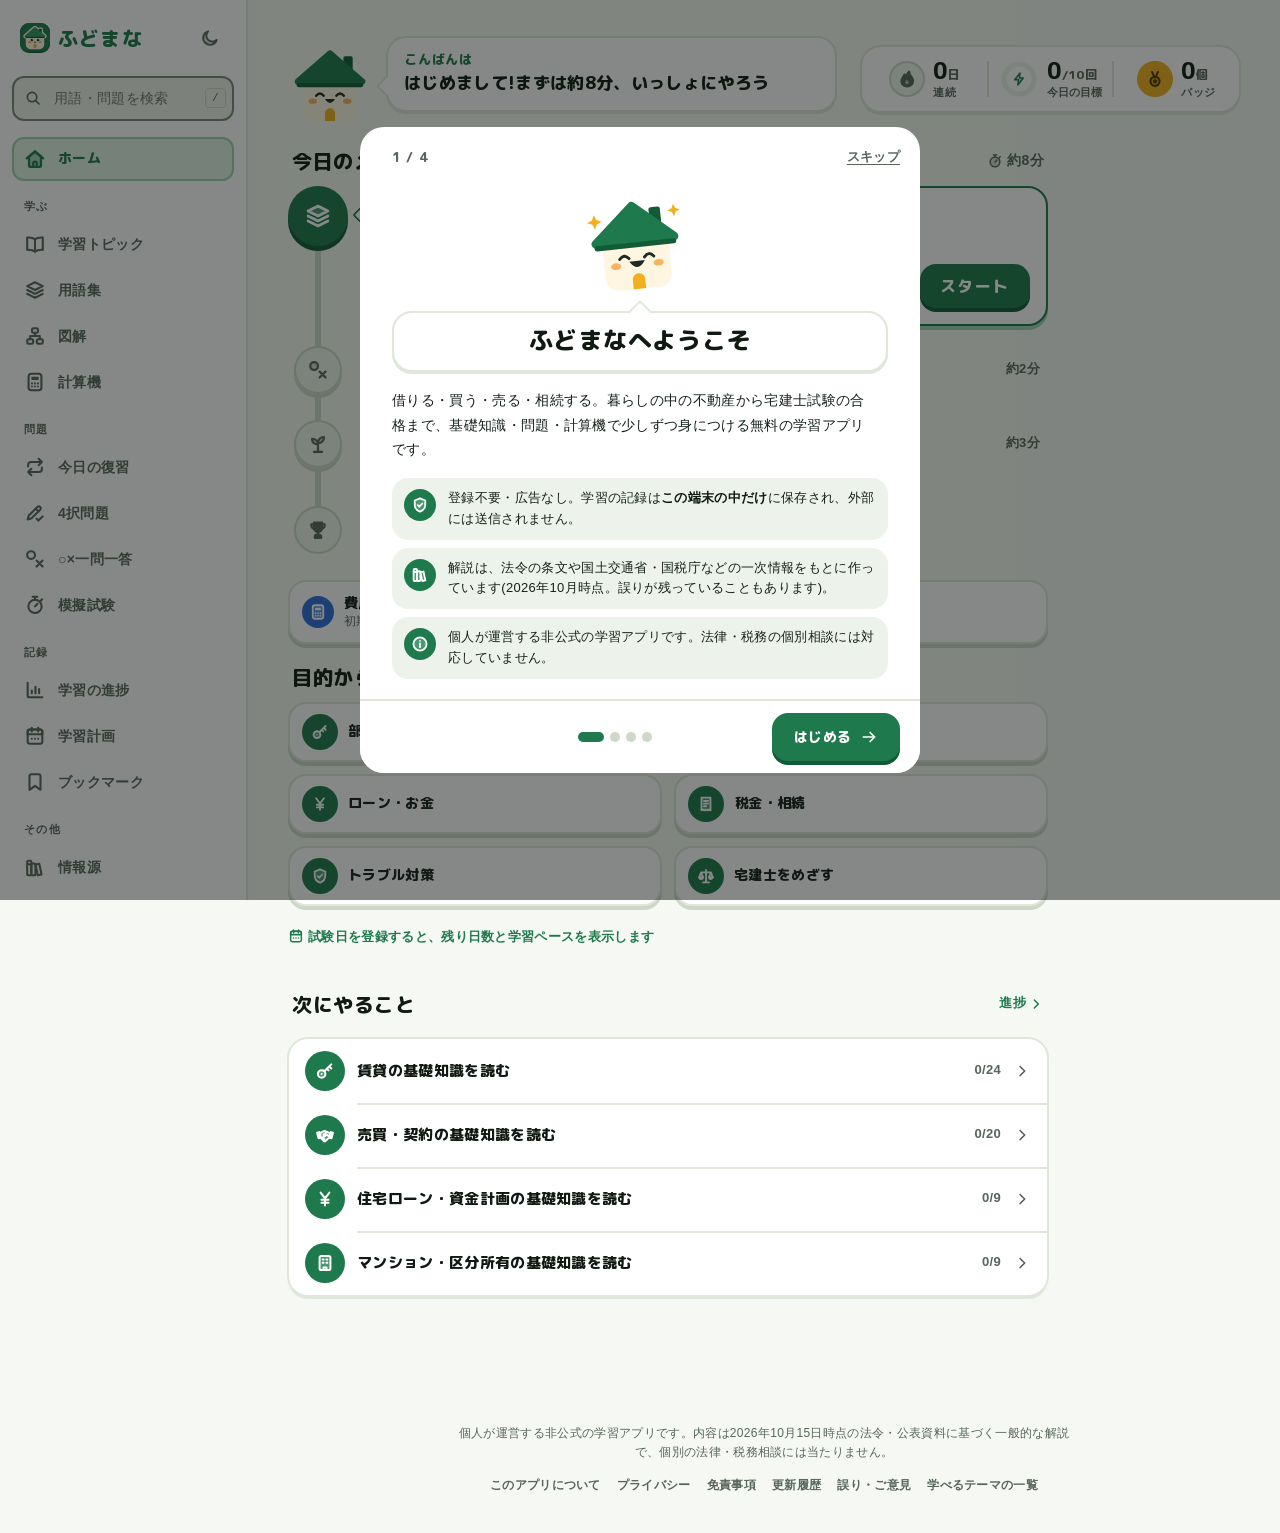
==== commit 3f80def3: "v13(作業中): v12.2 を取り込み、フォントの文字を追加・○×の文を固定(3,940文)・更新履歴と新しくなった点・説明文 Co-Authored-By: Claude Opus 5.5 <n" ====
--- a/webapp/index.html
+++ b/webapp/index.html
@@ -4,13 +4,13 @@
   <meta charset="utf-8">
   <meta name="viewport" content="width=device-width, initial-scale=1, viewport-fit=cover">
   <title>ふどまな|宅建・賃貸・売買・相続を基礎から学べる無料アプリ</title>
-  <meta name="description" content="宅建士試験の4択・○×・模擬試験と合格予測・学習計画、賃貸・購入・売却・相続の基礎知識、ローンや税金の計算機をひとつに。登録不要・無料で、学習記録は端末の中だけに保存されます。">
+  <meta name="description" content="宅建士試験の4択・○×・模擬試験と合格予測・学習計画、税理士試験(消費税法)の4択、賃貸・購入・売却・相続の基礎知識、ローンや税金の計算機をひとつに。登録不要・無料で、学習記録は端末の中だけに保存されます。">
   <link rel="canonical" href="https://shinagawa4025-code.github.io/shojiki-fudousan-gakushu/">
   <meta name="robots" content="index,follow">
   <meta property="og:type" content="website">
   <meta property="og:site_name" content="ふどまな">
   <meta property="og:title" content="ふどまな|宅建の合格にも、暮らしの安心にも。">
-  <meta property="og:description" content="宅建士試験の対策から、賃貸・購入・売却・相続の基礎まで。4択・○×・模擬試験・合格予測・計算機つき。登録不要・無料。">
+  <meta property="og:description" content="宅建士試験・税理士試験(消費税法)の対策から、賃貸・購入・売却・相続の基礎まで。4択・○×・模擬試験・合格予測・計算機つき。登録不要・無料。">
   <meta property="og:url" content="https://shinagawa4025-code.github.io/shojiki-fudousan-gakushu/">
   <meta property="og:image" content="https://shinagawa4025-code.github.io/shojiki-fudousan-gakushu/icons/og-image.png">
   <meta property="og:image:width" content="1200">
@@ -38,7 +38,7 @@
   <link rel="apple-touch-startup-image" media="(device-width: 430px) and (device-height: 932px) and (-webkit-device-pixel-ratio: 3) and (orientation: portrait) and (prefers-color-scheme: dark)" href="icons/splash-1290x2796-dark.png">
   <link rel="apple-touch-startup-image" media="(device-width: 375px) and (device-height: 667px) and (-webkit-device-pixel-ratio: 2) and (orientation: portrait) and (prefers-color-scheme: light)" href="icons/splash-750x1334-light.png">
   <link rel="apple-touch-startup-image" media="(device-width: 375px) and (device-height: 667px) and (-webkit-device-pixel-ratio: 2) and (orientation: portrait) and (prefers-color-scheme: dark)" href="icons/splash-750x1334-dark.png">
-  <script type="application/ld+json">{"@context":"https://schema.org","@type":"WebApplication","name":"ふどまな","url":"https://shinagawa4025-code.github.io/shojiki-fudousan-gakushu/","applicationCategory":"EducationalApplication","operatingSystem":"Web","inLanguage":"ja","isAccessibleForFree":true,"offers":{"@type":"Offer","price":"0","priceCurrency":"JPY"},"description":"宅建士試験の4択・○×・模擬試験と合格予測・学習計画、賃貸・購入・売却・相続の基礎知識、ローンや税金の計算機をひとつにした無料の学習アプリ"}</script>
+  <script type="application/ld+json">{"@context":"https://schema.org","@type":"WebApplication","name":"ふどまな","url":"https://shinagawa4025-code.github.io/shojiki-fudousan-gakushu/","applicationCategory":"EducationalApplication","operatingSystem":"Web","inLanguage":"ja","isAccessibleForFree":true,"offers":{"@type":"Offer","price":"0","priceCurrency":"JPY"},"description":"宅建士試験の4択・○×・模擬試験と合格予測・学習計画、税理士試験(消費税法)の4択、賃貸・購入・売却・相続の基礎知識、ローンや税金の計算機をひとつにした無料の学習アプリ"}</script>
   <script>
     // 起動の見張り(1/2): 読み込めなかったスクリプト(404・通信断)を記録する(2/2 は body の最後)。古いブラウザでも動くよう ES5 で書く
     // 公開版であとから読み込む詳細の束(data-lazy 付き)は js/appData.js が再試行と案内をするので、ここでは数えない
@@ -160,6 +160,11 @@
   <script src="data/content/q4_horei.js"></script>
   <script src="data/content/q4_zei_menjo.js"></script>
   <script src="data/content/q4_shohizei.js"></script>
+  <script src="data/content/q5_shohi_a.js"></script>
+  <script src="data/content/q5_shohi_b.js"></script>
+  <script src="data/content/q5_shohi_c.js"></script>
+  <script src="data/content/q5_styled_a.js"></script>
+  <script src="data/content/q5_styled_b.js"></script>
   <!-- 既存・新規の問題と基礎知識の修正(新規の問題を上書きすることがあるので、追加パックの最後に読む) -->
   <script src="data/content/q2_fix.js"></script>
   <!-- /build -->
--- a/webapp/css/style.css
+++ b/webapp/css/style.css
@@ -32,6 +32,16 @@
   font-style: normal;
   font-display: swap;
   unicode-range: U+3400-4DBF, U+4E00-9FFF, U+F900-FAFF, U+20000-3FFFF;
+}
+/* 最初の画面(起動画面・ホーム・ナビ・読み込み中)に出うる漢字だけの小さなファイル。上の漢字の面より後に書く(後に書いた面が先に使われる)。
+   unicode-range は node tools/font_subset.js が書き込む(手で直さない)。ここにない漢字は上の面(残りの漢字)から */
+@font-face {
+  font-family: "Fudomana Rounded";
+  src: url("../fonts/fudomana-rounded-800-kanji-core.woff2") format("woff2");
+  font-weight: 800;
+  font-style: normal;
+  font-display: swap;
+  unicode-range: U+4E00, U+4E09-4E0B, U+4E0D-4E0E, U+4E26, U+4E2D, U+4E86, U+4E88-4E89, U+4E8B-4E8C, U+4EA4, U+4EBA, U+4ECA-4ECB, U+4ED5-4ED6, U+4ED8, U+4EE3-4EE5, U+4EEE, U+4EF6, U+4EFB, U+4F1A, U+4F38, U+4F4F, U+4F53, U+4F55, U+4F5C, U+4F7F, U+4F8B, U+4F9B, U+4FA1, U+4FC2-4FC3, U+4FDD, U+4FE1, U+500B, U+5012, U+501F, U+5024, U+5074, U+50B5, U+50CF, U+512A, U+5143, U+5148, U+514D, U+5165, U+5168, U+516C, U+5171, U+5177-5178, U+5185, U+518D, U+51E6, U+51FA, U+5206-5207, U+5217, U+521D, U+5224-5225, U+5229, U+5236, U+524D, U+5272, U+529B, U+52A0, U+52B9, U+52C9, U+52D5, U+52D8-52D9, U+533A, U+5341, U+5352, U+5354, U+5358, U+5370, U+5374, U+53BB, U+53CA, U+53CD-53CE, U+53D6-53D7, U+53E4, U+53EF, U+53F7, U+5408, U+540C-540D, U+542B, U+544A, U+5473, U+548C, U+54C1, U+5546, U+554F, U+55B6, U+56DB, U+56DE, U+56F2-56F3, U+56FA, U+56FD, U+571F, U+5728, U+5730, U+57F7, U+57FA, U+5831, U+5883, U+5897, U+58EB, U+58F2, U+5909, U+5916, U+591A, U+591C, U+5927, U+5931, U+5951, U+59CB, U+5A92, U+5B50, U+5B57-5B58, U+5B66, U+5B85, U+5B89, U+5B8C, U+5B9A, U+5B9F, U+5BB6, U+5BB9, U+5BE9, U+5BFE, U+5C0F, U+5C11, U+5C4A-5C4B, U+5C65, U+5E02, U+5E2F, U+5E33, U+5E45, U+5E74, U+5E81, U+5E83, U+5EA6, U+5EC3, U+5EFA, U+5F0F, U+5F15, U+5F31, U+5F35, U+5F37, U+5F53, U+5F62, U+5F79, U+5F85, U+5F8B-5F8C, U+5F97, U+5FA9, U+5FC3, U+5FC5, U+5FD8, U+5FDC, U+601D, U+6027, U+60C5, U+60F3, U+610F, U+614B, U+61B6, U+6210, U+6226, U+623B, U+6240, U+624B, U+629E, U+62B5, U+62BC, U+62C5, U+62E0, U+6301, U+6311, U+6357, U+63A2, U+63A7-63A8, U+63AA, U+63D0, U+63F4, U+64CD, U+64EC, U+652F, U+6539, U+653E, U+6557, U+6570, U+6574, U+6587, U+6599, U+65AD, U+65B0, U+65B9, U+65BD, U+65E5, U+660E, U+6613, U+6620, U+6642, U+666E-666F, U+66AE, U+66F4, U+66F8, U+66FF-6700, U+6708-6709, U+671F, U+6728, U+672A-672C, U+6761, U+6765, U+6790, U+679A, U+679C, U+67FB, U+6839, U+683C, U+6848, U+691C, U+696D, U+6982, U+69CB, U+6A19, U+6A21, U+6A29, U+6A5F, U+6B21, U+6B3A, U+6B62-6B63, U+6B74, U+6B8A-6B8B, U+6BCE, U+6C11, U+6C17, U+6C34, U+6C7A, U+6CD5, U+6CE8, U+6D41, U+6D88, U+6E08, U+6E21, U+6E2C, U+6E80, U+6E90, U+6E96, U+6F14, U+706B, U+70B9-70BA, U+7121, U+7136, U+719F, U+7247-7248, U+7269, U+7279, U+72B6, U+72EC, U+7372, U+7387, U+7406, U+7455, U+751F, U+7523, U+7528, U+7531, U+7533, U+753B, U+754C, U+756A, U+75B2, U+75B5, U+767A-767B, U+7684, U+76DB, U+76E3, U+76EE, U+76F4, U+76F8, U+7701, U+7740, U+7763, U+77E5, U+77ED, U+78BA, U+790E, U+793A, U+79D1-79D2, U+79DF, U+79FB, U+7A0B, U+7A0E, U+7A2E, U+7A7A, U+7ACB, U+7AEF, U+7AF6, U+7B2C, U+7B46, U+7B49, U+7B54, U+7B56, U+7B97, U+7BA1, U+7BC0, U+7BC4, U+7BC9, U+7C21, U+7C3F, U+7D04, U+7D0D, U+7D19-7D1B, U+7D22, U+7D30, U+7D39, U+7D42, U+7D44, U+7D50, U+7D71, U+7D99-7D9A, U+7DAD, U+7DCF, U+7DE8, U+7E3E, U+7F6E, U+7FA9, U+7FD2, U+8005, U+805E, U+80A2, U+80FD, U+8155, U+81EA, U+81F4, U+822C, U+82E6, U+843D, U+878D, U+884C, U+8868, U+88C1, U+88CF, U+88DC, U+8907, U+8981, U+8987, U+898B, U+898F, U+899A, U+89A7, U+89E3, U+8A08, U+8A18, U+8A2D, U+8A31, U+8A3C, U+8A50, U+8A55, U+8A66, U+8A73, U+8A8D, U+8A9E, U+8AA4, U+8AAC-8AAD, U+8AB2, U+8ABF, U+8AC7, U+8AD6, U+8AF8, U+8B58, U+8B66, U+8B72, U+8B77, U+8C61, U+8CAC, U+8CB7-8CB8, U+8CBB, U+8CC3, U+8CC7, U+8CEA, U+8CFC, U+8D08, U+8D77, U+8D85, U+8D8A, U+8DB3, U+8DF5, U+8EAB, U+8F38, U+8FB2, U+8FBC, U+8FD1, U+8FD4, U+8FF0, U+8FFD, U+9000-9001, U+9006, U+901A, U+9020, U+9023, U+9031-9032, U+9045, U+904B, U+904E, U+9054-9055, U+9069, U+9078, U+907F, U+9084, U+90E8, U+90FD, U+914D, U+916C, U+91CD-91CF, U+91D1, U+9332, U+9451, U+9577, U+9580, U+9589, U+958B, U+9593, U+95A2, U+9632, U+9650, U+9664, U+967A, U+9694, U+96A3, U+96C6, U+96E3, U+975E, U+9762, U+9805-9806, U+9808, U+9811, U+984C-984D, U+985E, U+9A13, U+9AD8;
 }
 /* 細い指定(500 以下。大きな数字の横の単位「/20」「%」・切り替えの件数など)は、この書体の 800 にせず端末の書体(--font-display の次)で
    表示する: どの文字にも当たらない範囲(U+0)の面を細い太さに置くと、細い指定はこの面が選ばれ、文字がないので次の書体に移る
@@ -444,7 +454,7 @@
 /* 見出しは語の途中(「用語/集」「上/限」)で折り返さず、文節の切れ目で折り返す(Chrome系のみ。ほかのブラウザでは無視される) */
 h2, .card-title, .sheet-title { word-break: auto-phrase; }
 /* 行の中の短い説明(メニュー・設定の選択肢・ホームの行)も「バックア/ップ」のように語の途中で切らない */
-:is(.list-row-sub, .more-row-desc, .profile-option-desc, .todo-sub, .tile-desc) { word-break: auto-phrase; }
+:is(.list-row-sub, .more-row-desc, .profile-option-desc, .todo-sub) { word-break: auto-phrase; }
 /* カード・行・タイルの短い題名も同じ(語の途中で2行に分けない)。用語名・法令名・基礎知識の項目名のような長い複合語は、
    1つの語が1行に収まらないと「…マンショ/ン」のように最後の1字だけ落ちるので対象にしない */
 :is(.topic-card-title, .basics-section-name, .fig-card-title, .more-row-title, .settings-card-title, .profile-option-title, .empty-state-title, .calc-title, .continue-title, .prog-topic-name, .ana-cat-name, .source-category) { word-break: auto-phrase; }
@@ -766,14 +776,14 @@
 .card-actions { display: flex; flex-wrap: wrap; gap: var(--sp-2) var(--sp-2); margin-top: var(--sp-3); }
 
 /* カードを並べるリスト: 余白は gap で管理する */
-.quiz-list, .card-list, .law-row-grid, .source-row-grid, .basics-checklist, .episode-checklist,
-.card-grid, .topic-grid, .stat-grid, .home-grid, .tile-grid {
+.quiz-list, .card-list, .law-row-grid, .source-row-grid, .basics-checklist,
+.card-grid, .topic-grid, .stat-grid {
   display: grid;
   gap: var(--sp-3);
 }
-:is(.quiz-list, .card-list, .law-row-grid, .source-row-grid, .basics-checklist, .episode-checklist,
-.card-grid, .topic-grid, .stat-grid, .home-grid, .tile-grid) > * { margin: 0; }
-.basics-checklist, .episode-checklist { list-style: none; padding: 0; margin: 0 0 var(--sp-5); }
+:is(.quiz-list, .card-list, .law-row-grid, .source-row-grid, .basics-checklist,
+.card-grid, .topic-grid, .stat-grid) > * { margin: 0; }
+.basics-checklist { list-style: none; padding: 0; margin: 0 0 var(--sp-5); }
 
 /* ボタン
    塗りの下に濃い同系色の「ふち」(--btn-lip、厚さ --lip-h)があり、押すとその分だけ沈む。
@@ -865,8 +875,8 @@
 /* 文中のリンクボタンは行の高さを広げない(押せる範囲は ::after で上下に広げる) */
 @media (hover: hover) { .link-btn:hover { text-decoration: underline; } }
 /* 文中のリンクボタンは文中のリンクと同じく下線付き */
-:is(.view-desc, .episode-empty-state, p) > .link-btn { display: inline; min-height: 0; padding: 0; vertical-align: baseline; position: relative; text-decoration: underline; text-decoration-thickness: 1px; }
-:is(.view-desc, .episode-empty-state, p) > .link-btn::after { content: ""; position: absolute; inset: -10px -2px; }
+:is(.view-desc, p) > .link-btn { display: inline; min-height: 0; padding: 0; vertical-align: baseline; position: relative; text-decoration: underline; text-decoration-thickness: 1px; }
+:is(.view-desc, p) > .link-btn::after { content: ""; position: absolute; inset: -10px -2px; }
 
 /* チップ(絞り込みの切り替え)。錠剤型をやめ、角の丸い札に。選択中は淡い緑の面+緑の枠と文字(塗りつぶさない) */
 .chip-row { display: flex; gap: var(--sp-2); flex-wrap: wrap; }
@@ -1001,8 +1011,6 @@
 .progress-bar { flex: 1; height: 12px; background: var(--color-surface-muted); border-radius: var(--radius-pill); overflow: hidden; }
 .progress-bar-lg { height: 16px; }
 .progress-bar-fill { height: 100%; background: var(--cat, var(--color-primary-fill)); width: 0%; border-radius: inherit; transition: width var(--dur-3) var(--ease-out); }
-.progress-bar-fill.fill-understood, .progress-bar-fill.fill-accent { background: var(--color-accent); }
-.progress-bar-fill.fill-video { background: var(--color-video); }
 .progress-bar-fill.fill-success { background: var(--gold); }
 
 /* 統計タイル */
@@ -1313,24 +1321,11 @@
 .episode-chip-row { display: flex; gap: var(--sp-2); flex-wrap: wrap; margin: var(--sp-2) 0; }
 .video-links { display: flex; gap: var(--sp-2); margin-top: var(--sp-2); flex-wrap: wrap; }
 .specials-section { margin-top: var(--sp-5); }
-.specials-section summary { cursor: pointer; font-weight: 700; padding: var(--sp-2) 0; color: var(--color-heading); min-height: 44px; display: flex; align-items: center; gap: var(--sp-2); }
-.ep-link {
-  background: none;
-  border: none;
-  color: var(--color-primary);
-  text-decoration: none;
-  cursor: pointer;
-  font-size: var(--fs-md);
-  font-weight: 600;
-  flex: 1 0 160px;
-  text-align: left;
-  padding: var(--sp-2) 0;
-  min-height: 40px;
-  display: inline-flex;
-  align-items: center;
-  gap: var(--sp-2);
-}
-@media (hover: hover) { .ep-link:hover { text-decoration: underline; } }
+.specials-section summary { cursor: pointer; font-weight: 700; padding: var(--sp-2) 0; color: var(--color-heading); min-height: 44px; display: flex; align-items: center; gap: var(--sp-2); list-style: none; }
+/* 開閉できることが分かるよう、トピックの基礎知識と同じ下向きの矢印(開くと上向き) */
+.specials-section summary::-webkit-details-marker { display: none; }
+.specials-section summary .chevron { display: inline-flex; margin-left: auto; color: var(--color-text-muted); transition: transform var(--dur-2) var(--ease-std); }
+.specials-section[open] summary .chevron { transform: rotate(180deg); }
 .law-row { padding: var(--sp-3) var(--sp-4); }
 .law-name { font-weight: 700; color: var(--color-heading); display: flex; align-items: center; gap: var(--sp-2); }
 .law-desc { font-size: var(--fs-md); margin: var(--sp-1) 0; line-height: var(--lh-snug); }
@@ -1516,7 +1511,6 @@
 /* 正解のチェック・ステッカーが「ぽん」と出る動き(0.6 → 1.15 → 1。.anim-pop で使える) */
 @keyframes pop-check { 0% { transform: scale(.6); } 60% { transform: scale(1.15); } 100% { transform: scale(1); } }
 .anim-pop { animation: pop-check 250ms var(--ease-out); }
-.anim-shake { animation: shake-x 300ms var(--ease-std); }
 
 /* シートの閉じる動き・つまみで引いて閉じる操作・下端に固定する操作欄(.sheet-foot)は css/shell.css */
 
@@ -1576,7 +1570,7 @@
   h2 { font-size: var(--fs-3xl); }
   h3 { font-size: var(--fs-xl); }
 
-  .card-list, .quiz-list, .basics-checklist, .episode-checklist, .law-row-grid, .source-row-grid {
+  .card-list, .quiz-list, .basics-checklist, .law-row-grid, .source-row-grid {
     grid-template-columns: repeat(auto-fill, minmax(360px, 1fr));
     align-items: start;
   }
@@ -1659,7 +1653,7 @@
 .recommend-head .link-btn { font-size: var(--fs-sm); }
 
 /* 説明文の最後の行に1〜2文字だけ残る改行を避ける(対応ブラウザのみ) */
-.todo-sub, .view-desc, .calc-note, .empty-state-body, .tile-desc, .quiz-explanation { text-wrap: pretty; }
+.todo-sub, .view-desc, .calc-note, .empty-state-body, .quiz-explanation { text-wrap: pretty; }
 
 /* タップの手応え(iPhoneでは app.js の touchstart 登録で :active が効く)。
    どの塗りの上にも重ねられるよう、半透明の影を背景画像として重ねる */
@@ -1840,7 +1834,6 @@
 .sticker { width: 44px; height: 44px; flex-shrink: 0; display: inline-grid; place-items: center; border-radius: 50%; background: var(--sticker-bg, var(--cat, var(--sticker-primary))); color: var(--sticker-fg); }
 .sticker-sm { width: 32px; height: 32px; }
 .sticker-lg { width: 56px; height: 56px; }
-.sticker-xl { width: 72px; height: 72px; }
 .sticker-gold { --sticker-bg: var(--gold); color: var(--gold-ink); }
 .sticker-warn { --sticker-bg: var(--sticker-warn); }
 /* 塗りのアイコン(*-fill)をステッカーに入れたときは、中の線をステッカーの色で抜く */
--- a/webapp/css/shell.css
+++ b/webapp/css/shell.css
@@ -202,6 +202,11 @@
 .settings-seg { max-width: 520px; }
 .settings-limit-seg .segmented-item { flex: 1 1 0; min-width: 0; min-height: 44px; flex-direction: column; gap: 0; padding: var(--sp-1) 2px; line-height: 1.2; }
 .settings-limit-seg .segmented-count { margin-left: 0; }
+/* 320px などの狭い画面: 試験の日付(「2027年10月17日(日)・」は割らない)と「出さない」が枠からはみ出さない大きさに */
+@media (max-width: 359px) {
+  .settings-view .target-row-date { font-size: var(--fs-xs); }
+  .settings-limit-seg .segmented-item { letter-spacing: 0; font-size: var(--fs-xs); }
+}
 .settings-import-status { display: flex; align-items: center; flex-wrap: wrap; gap: var(--sp-2); }
 .settings-import-status[hidden] { display: none; }
 /* スマホでは書き出し・読み込みのボタンを横いっぱいに */
--- a/webapp/css/calculators.css
+++ b/webapp/css/calculators.css
@@ -176,6 +176,8 @@
 .calc-stat.is-primary .calc-stat-sub { margin-top: 4px; font-size: var(--fs-sm); font-weight: 600; color: inherit; }
 @media (max-width: 359px) {
   .calc-stat.is-primary .stat-value { font-size: 2.125rem; }
+  /* 2列の小さな結果は、6けたの金額でも「円」だけが次の行に落ちないよう少し小さく */
+  .calc-stat:not(.is-primary) .stat-value { font-size: var(--fs-lg); }
 }
 .calc-empty { flex-direction: row; align-items: center; color: var(--color-text-muted); }
 .calc-empty p { margin: 0; }
--- a/webapp/css/features.css
+++ b/webapp/css/features.css
@@ -544,6 +544,8 @@
 .plan-none .card-actions, .plan-after > .link-btn { display: flex; flex-wrap: wrap; align-items: center; gap: var(--sp-3); }
 .plan-after > .link-btn { display: inline-flex; gap: var(--sp-1); min-height: 44px; }
 @media (max-width: 359px) {
+  /* 試験の後の「お疲れさまでした」は1行に(吹き出しの幅に収まる大きさ) */
+  .plan-after .plan-days strong { font-size: var(--fs-xl); white-space: nowrap; }
   .plan-items { grid-template-columns: minmax(0, 1fr); }
   .plan-items.is-odd > li:first-child .plan-item { grid-template-columns: minmax(0, 1fr); }
   .plan-days strong { font-size: 3.25rem; }
@@ -891,6 +893,7 @@
   /* 記録のカウンター: ステッカーを左に、数字・名前・補足を右に */
   .prog-stat { display: grid; grid-template-columns: auto auto; grid-template-areas: "s n" "s l" "s u"; justify-content: center; align-items: center; column-gap: 12px; row-gap: 0; padding: 14px 12px; text-align: left; }
   .prog-stat > .sticker { grid-area: s; width: 44px; height: 44px; margin: 0; }
+  .prog-stat > .sticker .icon { width: 24px; height: 24px; }
   .prog-stat-num { grid-area: n; }
   .prog-stat-label { grid-area: l; }
   .prog-stat-sub { grid-area: u; }
--- a/webapp/css/practice.css
+++ b/webapp/css/practice.css
@@ -467,7 +467,7 @@
 /* 320px などの狭い画面では、「あなたの回答」が2行に割れないよう、印を番号の下から始めて1行で出す */
 @media (max-width: 359px) {
   .choice-list-styled .choice-btn.is-done .choice-tags { margin-left: calc(-24px - var(--sp-2)); }
-  .quiz-card .choice-list-styled .choice-btn.is-done .choice-tags { margin-left: calc(-34px - var(--sp-3)); }
+  .quiz-card .choice-list-styled .choice-btn.is-done .choice-tags { margin-left: calc(-34px - var(--sp-3)); margin-top: 12px; }
   .choice-list-styled .choice-tag { white-space: nowrap; }
   .quiz-card .choice-list-styled .choice-btn { gap: var(--sp-2); }
   .quiz-card .choice-list-styled .choice-text { font-size: var(--fs-base); }
--- a/webapp/css/home.css
+++ b/webapp/css/home.css
@@ -90,6 +90,10 @@
 .home-col > .home-section { margin-top: var(--sp-2); }
 @media (min-width: 768px) and (max-width: 1279px) {
   .home-view { max-width: 720px; }
+}
+/* サイドバーのない幅(タブレット・横向きのスマホ)は本文の列が中央なので、ホームも中央に(右だけ空かないように) */
+@media (min-width: 768px) and (max-width: 1023px) {
+  .home-view { margin-inline: auto; }
 }
 @media (min-width: 1280px) {
   .home-head { display: grid; grid-template-columns: minmax(0, 1.45fr) minmax(0, 1fr); gap: var(--sp-6); align-items: end; }
@@ -195,6 +199,7 @@
 .hero2-days.is-ended strong { color: var(--color-text-muted); }
 .home-count .after-panel { margin-top: var(--sp-3); }
 @media (max-width: 359px) {
+  .hero2-days.is-after strong { font-size: var(--fs-xl); white-space: nowrap; }
   .home-count { padding: 16px 16px 18px; }
   .count-days strong { font-size: 3.25rem; }
   .count-top { flex-wrap: wrap; }
@@ -398,13 +403,17 @@
 @media (hover: hover) { .hero-predict:hover { box-shadow: inset 0 0 0 100px var(--color-press); } }
 .home-count.is-count .hero-predict { margin-top: var(--sp-4); background: var(--color-surface); box-shadow: 0 3px 0 var(--lip-primary); }
 .home-count.is-count .hero-predict:active { transform: translateY(3px); box-shadow: 0 0 0 transparent; }
+/* 緑のカードの上ではフォーカスの枠(緑)が見えないので、塗りの上の文字の色にする(ライトは白・ダークは濃い色) */
+.home-count.is-count :focus-visible { outline-color: var(--color-on-primary); }
 
 /* 試験の後: 合格発表の案内・次の目標 */
 .after-panel { display: flex; flex-direction: column; align-items: flex-start; gap: var(--sp-2); margin-bottom: var(--sp-1); }
 .after-result { display: flex; align-items: flex-start; gap: var(--sp-2); margin: 0; padding: var(--sp-2) var(--sp-3); align-self: stretch; border-radius: var(--radius-md); background: var(--color-surface-muted); font-size: var(--fs-sm); line-height: var(--lh-snug); color: var(--color-text); }
 .after-result > .icon { flex-shrink: 0; margin-top: 2px; color: var(--color-primary); }
 .after-result strong { color: var(--color-heading); }
-.after-link { display: inline-flex; align-items: center; gap: 2px; margin-left: var(--sp-1); font-weight: 600; }
+/* リンクは文の続きとして折り返す(「のサイト↗」は割らない。矢印は文字のすぐ後ろ) */
+.after-link { display: inline; margin-left: var(--sp-1); font-weight: 600; }
+.after-link .icon { margin-left: 2px; vertical-align: -2px; }
 .after-next { align-self: stretch; justify-content: flex-start; gap: var(--sp-3); min-height: 56px; padding: var(--sp-2) var(--sp-4); text-align: left; }
 .after-next > .icon { flex-shrink: 0; }
 .after-next-text { display: flex; flex-direction: column; min-width: 0; line-height: 1.35; }
--- a/webapp/css/learning.css
+++ b/webapp/css/learning.css
@@ -505,6 +505,8 @@
   :root[data-theme="dark"] .review-view .grade-btn:hover { filter: brightness(1.08); }
 }
 /* 横向きのスマホでは1行の低いトレイ(practice.css)なので、トレイの余白とボタンの中のすき間を詰める */
+/* 320px などの狭い画面では「もう一度」が2行に割れないよう、字間を詰めて1行に */
+@media (max-width: 359px) { .review-view .grade-btn { letter-spacing: 0; white-space: nowrap; } }
 @media (max-width: 1023px) and (max-height: 500px) and (orientation: landscape) {
   .review-view .review-grade-row { padding: var(--sp-1); }
   .review-view .grade-btn { gap: var(--sp-1); }
@@ -532,7 +534,7 @@
 /* ---------- ブックマーク ---------- */
 .bookmarks-view .bm-filter { margin-bottom: var(--sp-4); max-width: 460px; }
 .bookmarks-view .bm-filter .segmented-item { min-height: 44px; gap: 6px; }
-.bookmarks-view .bm-count { display: inline-grid; place-items: center; min-width: 0; font-family: var(--font-display); font-size: var(--fs-sm); font-weight: var(--fw-display); opacity: .8; }
+.bookmarks-view .bm-count { display: inline-grid; place-items: center; min-width: 0; font-family: var(--font-display); font-size: var(--fs-sm); font-weight: var(--fw-display); }
 .bookmarks-view .bm-section-head h3 { display: flex; align-items: center; gap: var(--sp-2); }
 .bookmarks-view .bm-section-head .sticker .icon { color: var(--sticker-fg); width: 18px; height: 18px; }
 .bm-sec-count { font-family: var(--font-display); font-size: var(--fs-base); font-weight: var(--fw-display); color: var(--color-text-muted); }
@@ -568,4 +570,4 @@
 }
 
 /* ---------- 文中のリンクボタン(行の高さを乱さない) ---------- */
-.view-desc .link-btn, .episode-empty-state .link-btn { display: inline; min-height: 0; vertical-align: baseline; }
+.view-desc .link-btn { display: inline; min-height: 0; vertical-align: baseline; }
--- a/webapp/css/motion.css
+++ b/webapp/css/motion.css
@@ -58,6 +58,8 @@
 .fd-counting { position: relative; -webkit-text-fill-color: transparent; }
 .fd-counting::after {
   content: counter(fd-n);
+  /* 途中の数は読み上げない(代わりの文字を空に。対応していないブラウザは上の行を使う) */
+  content: counter(fd-n) / "";
   counter-reset: fd-n var(--fd-n, 0);
   position: absolute;
   top: 0;
@@ -70,13 +72,14 @@
 
 /* ---------- 4. マスコット(js/mascot.js) ----------
    まばたき(開いた目 .m-eyes)はどこでも。待機中の小さな揺れ(.m-sway)はホームと結果の画面だけ。
+   どちらも画面を開いたときに数回だけ(ずっと動き続けない。止める操作がなくても気にならないように。WCAG 2.2.2)。
    ホームのマスコットはタップすると跳ねて表情が変わる(.is-hop。飾りなので読み上げない・フォーカスしない) */
 .mascot .m-blush { fill: none; stroke: var(--mascot-ink); stroke-width: 1.6; stroke-linecap: round; opacity: .45; }
 .mascot-shy .m-cheek { opacity: 1; }
 .home-mascot { -webkit-tap-highlight-color: transparent; touch-action: manipulation; -webkit-user-select: none; user-select: none; }
 @media (prefers-reduced-motion: no-preference) {
-  .mascot .m-eyes { transform-box: fill-box; transform-origin: center; animation: fd-blink 4.8s 1.2s infinite; }
-  :is(.home-mascot, .quiz-finish-mascot) .m-sway { transform-origin: 50px 94px; animation: fd-sway 4.2s ease-in-out infinite; }
+  .mascot .m-eyes { transform-box: fill-box; transform-origin: center; animation: fd-blink 4.8s 1.2s 2; }
+  :is(.home-mascot, .quiz-finish-mascot) .m-sway { transform-origin: 50px 94px; animation: fd-sway 4.2s ease-in-out 1; }
   .mascot.is-hop { animation: fd-hop 560ms var(--ease-out); }
 }
 @keyframes fd-blink { 0%, 93%, 100% { transform: none; } 96% { transform: scaleY(.12); } }
@@ -142,6 +145,8 @@
   .fd-cele .fd-mini { animation: mascot-hop 520ms var(--ease-out) 300ms 2; }
 }
 @keyframes fd-drop { from { opacity: 0; transform: translate(-50%, -18px) scale(.9); } to { opacity: 1; transform: translateX(-50%); } }
+/* ダイアログ・シート(バッジの獲得など)が開いたら、その暗い幕の上に出さない */
+body:has(.modal-overlay, .sheet-backdrop) .fd-cele { visibility: hidden; }
 
 /* ---------- 7. バッジ獲得(js/badges.js。.modal-overlay の上の小さなダイアログ。メダルがぽんと出て光が走る) ---------- */
 .fd-badge { max-width: 340px; padding: var(--sp-6) var(--sp-5) var(--sp-5); text-align: center; }
@@ -181,6 +186,18 @@
 .fd-badge-desc { margin: var(--sp-2) 0 0; font-size: var(--fs-sm); line-height: var(--lh-snug); color: var(--color-text-muted); }
 .fd-badge-count { margin: var(--sp-2) 0 0; font-size: var(--fs-xs); font-weight: 700; color: var(--color-text-muted); font-variant-numeric: tabular-nums; }
 .fd-badge .btn { margin-top: var(--sp-5); }
+/* 低い画面(横向きのスマホ・拡大表示)でも上下が切れないよう、収まらなければ上から並べて幕ごとスクロールする。
+   低いときはメダルと余白を小さく(横向きの区切り max-height: 500px) */
+.fd-badge-overlay { align-items: flex-start; overflow-y: auto; overscroll-behavior: contain; }
+.fd-badge-overlay .fd-badge { margin: auto; }
+@media (max-height: 500px) {
+  .fd-badge { padding: var(--sp-4) var(--sp-5); }
+  .fd-medal { width: 72px; height: 72px; margin: var(--sp-2) auto; }
+  .fd-medal-face .icon { width: 36px; height: 36px; }
+  .fd-spark.s1 { width: 20px; height: 20px; }
+  .fd-spark.s2 { width: 16px; height: 16px; }
+  .fd-badge .btn { margin-top: var(--sp-3); }
+}
 @media (prefers-reduced-motion: no-preference) {
   .fd-badge .fd-medal-face { animation: fd-medal-in 600ms var(--ease-pop) both; }
   .fd-badge .fd-medal-face::after { animation: fd-shine 900ms var(--ease-std) 520ms both; }
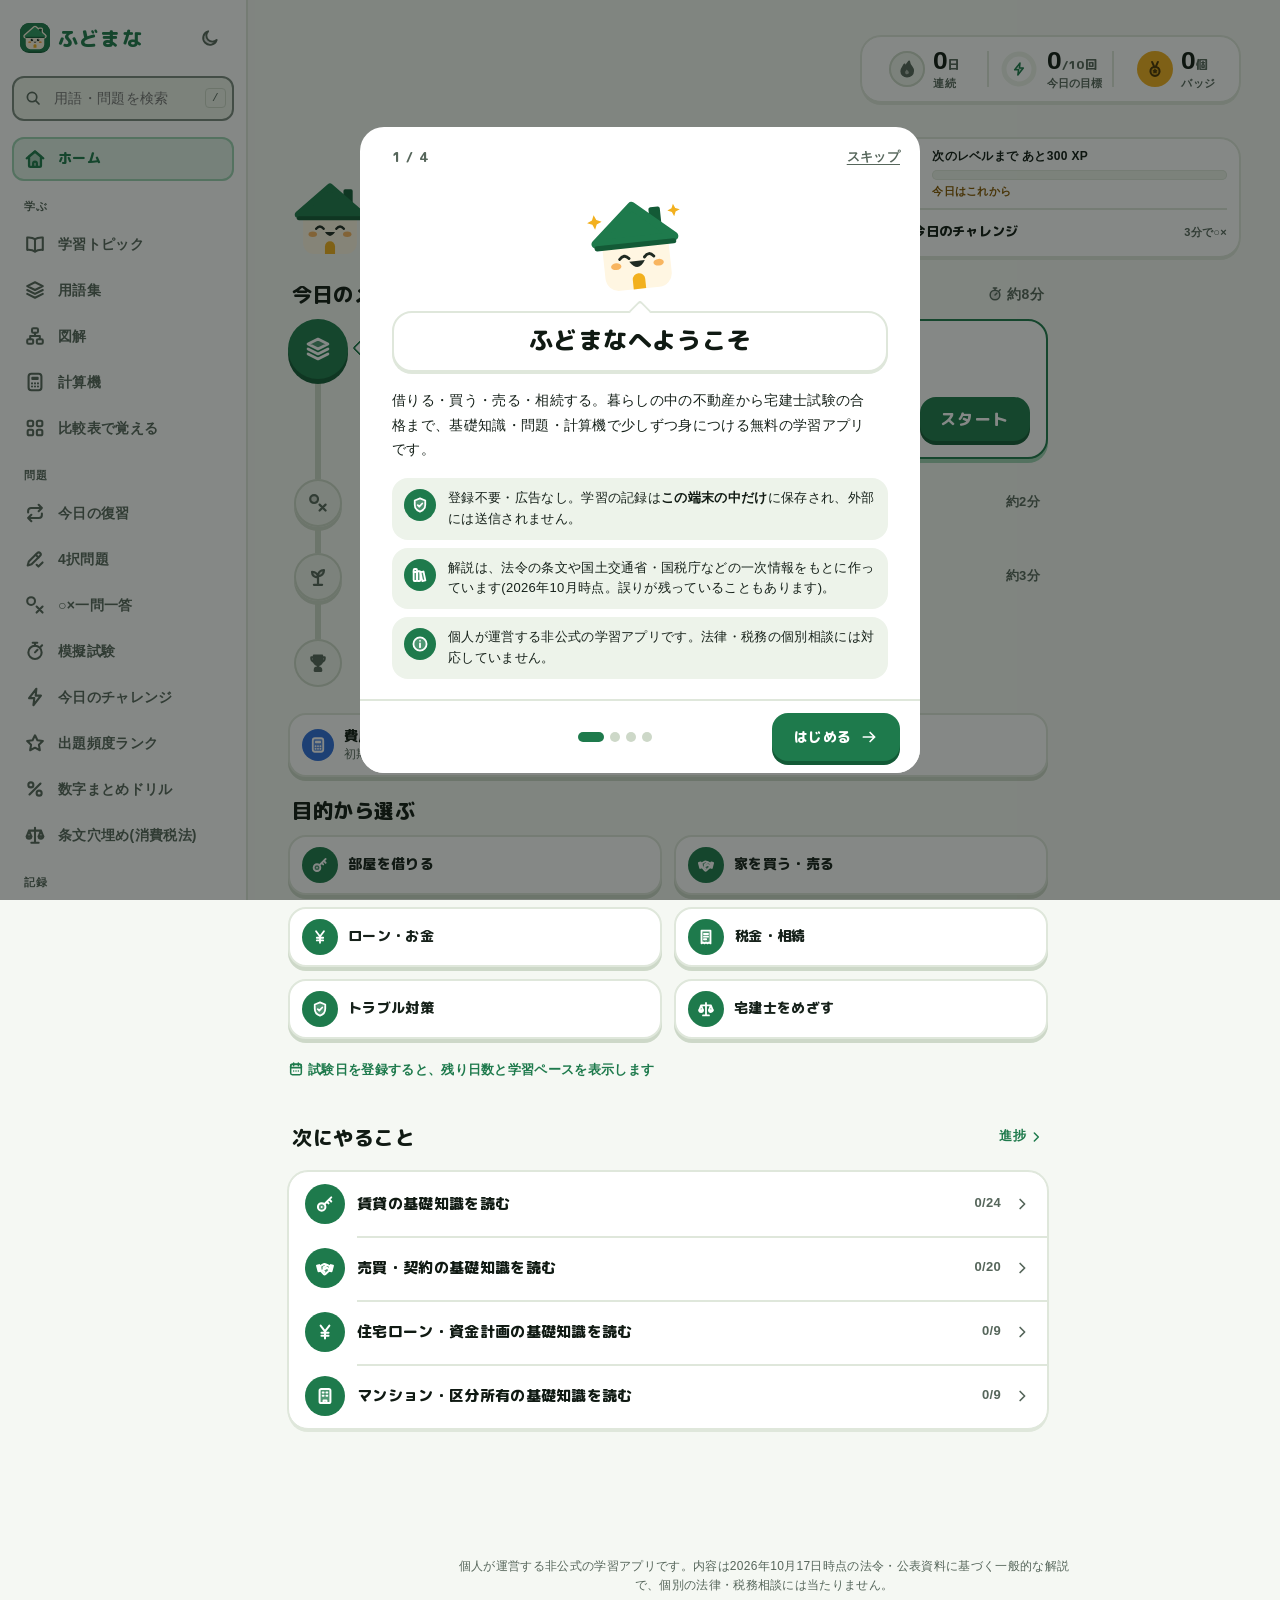
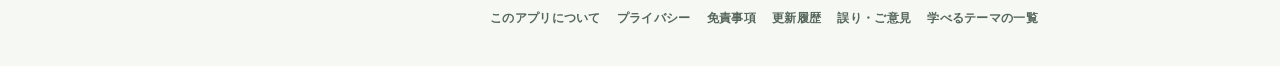
==== commit 0a251ac2: "v14(作業中): 出題頻度ランク・数字まとめドリル・比較表・レベルと経験値/今日のチャレンジ・条文穴埋め(消費税法) Co-Authored-By: Claude Opus 5.5 <noreply" ====
--- a/webapp/index.html
+++ b/webapp/index.html
@@ -73,6 +73,10 @@
   <link rel="stylesheet" href="css/practice.css">
   <link rel="stylesheet" href="css/home.css">
   <link rel="stylesheet" href="css/learning.css">
+  <!-- v14: 数字まとめ・比較表・条文穴埋め / レベルと経験値・今日のチャレンジ / 出題頻度ランク -->
+  <link rel="stylesheet" href="css/tools.css">
+  <link rel="stylesheet" href="css/level.css">
+  <link rel="stylesheet" href="css/freq.css">
   <!-- 動きと手ごたえ(画面の切り替え・押し心地・演出)。ほかの CSS より後に読む -->
   <link rel="stylesheet" href="css/motion.css">
   <!-- /build -->
@@ -167,6 +171,11 @@
   <script src="data/content/q5_styled_b.js"></script>
   <!-- 既存・新規の問題と基礎知識の修正(新規の問題を上書きすることがあるので、追加パックの最後に読む) -->
   <script src="data/content/q2_fix.js"></script>
+  <!-- v14 の新しい機能のデータ(出題頻度ランク・数字まとめ・比較表・条文穴埋め)。公開時は丸ごと詳細の束に入る(tools/lib/split.js の DETAIL_KEYS) -->
+  <script src="data/frequency.js"></script>
+  <script src="data/numbers.js"></script>
+  <script src="data/compare.js"></script>
+  <script src="data/joubun.js"></script>
   <!-- /build -->
   <!-- build:js app : 公開時は tools/build.js がこの範囲(アプリ本体)を1つのファイルにまとめる。JS を追加するときはこの範囲の中に書く。
        data-bundle="detail" を付けたファイル(ホーム以外の画面・図解など)は、公開時は「詳細」の束に入り、ホームを描いたあとに読み込まれる
@@ -174,6 +183,8 @@
   <script src="js/appData.js"></script>
   <script src="js/storage.js"></script>
   <script src="js/dates.js"></script>
+  <!-- v14: レベルと経験値(ホームのレベル表示に使うので本体に入れる) -->
+  <script src="js/xp.js"></script>
   <script src="js/icons.js"></script>
   <script src="js/mascot.js"></script>
   <script src="js/motion.js"></script>
@@ -203,6 +214,8 @@
   <script src="js/diagrams.js" data-bundle="detail"></script>
   <script src="js/cardUi.js" data-bundle="detail"></script>
   <script src="js/askAi.js" data-bundle="detail"></script>
+  <script src="js/freq.js" data-bundle="detail"></script>
+  <script src="js/cloze.js" data-bundle="detail"></script>
   <script src="js/onboarding.js"></script>
   <script src="js/views/home.js"></script>
   <script src="js/views/topics.js" data-bundle="detail"></script>
@@ -221,6 +234,11 @@
   <script src="js/views/about.js" data-bundle="detail"></script>
   <script src="js/views/settings.js" data-bundle="detail"></script>
   <script src="js/views/more.js" data-bundle="detail"></script>
+  <script src="js/views/numbers.js" data-bundle="detail"></script>
+  <script src="js/views/compare.js" data-bundle="detail"></script>
+  <script src="js/views/joubun.js" data-bundle="detail"></script>
+  <script src="js/views/challenge.js" data-bundle="detail"></script>
+  <script src="js/views/freq.js" data-bundle="detail"></script>
   <script src="js/app.js"></script>
   <!-- /build -->
   <script>
--- a/webapp/css/features.css
+++ b/webapp/css/features.css
@@ -6,6 +6,8 @@
 /* ---------- 学習の進捗 ---------- */
 .prog-grid { display: grid; grid-template-columns: minmax(0, 1fr); gap: var(--sp-4); }
 .prog-grid > * { margin: 0; min-width: 0; }
+/* v14: ほかの機能が描くカードの置き場所(js/views/progress.js の mountCard)。中身がないうちは場所を取らない */
+.prog-grid > .prog-mount:empty { display: none; }
 .prog-grid .recommend-head > .card-title { margin: 0; }
 .prog-note { font-size: var(--fs-sm); color: var(--color-text-muted); line-height: var(--lh-snug); margin: 0 0 var(--sp-3); }
 .prog-note strong { color: var(--color-text); }
--- a/webapp/css/practice.css
+++ b/webapp/css/practice.css
@@ -935,3 +935,23 @@
   .review-view .card-grid.single-col, .review-view .review-grade-row, .review-tip, .rv-done { max-width: 640px; }
   .review-view [data-role="review-area"] { scroll-margin-top: var(--sp-4); }
 }
+/* ---------- v14: 「問題」「学ぶ」の画面の入口のタイル(js/nav.js の Nav.tilesHtml。タイルの形はホームの .quick) ---------- */
+/* PC はサイドバーに同じ入口があるので出さない(js/nav.js の ITEMS)。スマホ: 1行に並べて横にすべらせる(画面全体は横にスクロールしない。ふちと押したときの沈み・フォーカスの枠が切れないよう内側に余白)。
+   広い画面: 1行に同じ幅で並べ、説明は省く(問題が画面の上の方から始まるように。名前はステッカーの下)。2つ以下(is-few)は横に2つ(とても狭い画面では縦に) */
+.hub-tiles { display: grid; grid-auto-flow: column; grid-auto-columns: minmax(184px, 1fr); gap: var(--sp-3); margin: calc(-1 * var(--sp-1)) calc(-1 * var(--sp-1)) var(--sp-3); padding: var(--sp-1) var(--sp-1) 10px; overflow-x: auto; overscroll-behavior-x: contain; scroll-snap-type: x proximity; scroll-padding-inline: var(--sp-1); scrollbar-width: thin; }
+.hub-tile { scroll-snap-align: start; }
+/* 名前と説明は省略せずに折り返す(home.css の .quick b・.quick small より強く)。語の途中(「今日のチャレ/ンジ」)で切らない */
+.hub-tiles .hub-tile :is(b, small) { overflow: visible; white-space: normal; text-overflow: clip; word-break: auto-phrase; }
+/* 名前の横の札(条文穴埋めの「税理士」。メニューの .more-row-badge と同じ形) */
+.hub-tile-badge { display: inline-block; margin-left: 6px; padding: 0 6px; border-radius: 6px; background: var(--color-surface-muted); color: var(--color-text-muted); font-family: var(--font-sans); font-size: var(--fs-2xs); font-weight: 700; line-height: 1.6; vertical-align: 1px; white-space: nowrap; }
+.hub-tiles.is-few { grid-auto-flow: row; grid-template-columns: repeat(2, minmax(0, 1fr)); overflow: visible; }
+@media (max-width: 359px) { .hub-tiles.is-few { grid-template-columns: minmax(0, 1fr); } }
+@media (min-width: 768px) {
+  .hub-tiles { grid-auto-columns: minmax(0, 1fr); overflow: visible; }
+  .hub-tiles:not(.is-few) .hub-tile small { display: none; }
+  /* 1行に5つ並べるときは、ステッカーの下に名前(名前を途中で折り返さないように) */
+  .hub-tiles:not(.is-few) .hub-tile { flex-direction: column; justify-content: center; gap: 6px; padding: 10px 8px; text-align: center; }
+  .hub-tiles:not(.is-few) .hub-tile > span:last-child { align-items: center; }
+}
+/* PC(サイドバーのある幅)はサイドバーに同じ入口があるので出さない */
+@media (min-width: 1024px) { .hub-tiles { display: none; } }
--- a/webapp/css/home.css
+++ b/webapp/css/home.css
@@ -26,6 +26,8 @@
 
 /* 上: 記録のカウンター+マスコット(スマホは縦に、PC は左右に) */
 .home-head { display: flex; flex-direction: column; gap: var(--sp-4); margin: var(--sp-1) 0 var(--sp-6); }
+/* v14: レベルと経験値の置き場所(js/xp.js が描く。中身がないうちは場所を取らない) */
+.home-level:empty { display: none; }
 
 /* 記録のカウンター(3つ。押すとそれぞれの記録へ) */
 .home-stats { display: grid; grid-template-columns: repeat(3, minmax(0, 1fr)); overflow: hidden; border: 1px solid var(--card-border); border-radius: var(--radius-card); background: var(--color-surface); box-shadow: var(--shadow-card); }
--- a/webapp/css/tools.css
+++ b/webapp/css/tools.css
@@ -0,0 +1,345 @@
+/* 数字まとめドリル(#numbers)・比較表(#compare)・条文穴埋め(#joubun)と穴埋めの共通部品(js/cloze.js)(v14)
+   どれも詳細の束(最初の表示には要らない)。クラスは tl- で始める。色はトークン(ダークも同じ)、動きは「動きを減らす」設定で止まる(style.css) */
+
+/* ---------- 共通: 画面の頭・リード・設定 ---------- */
+.tl-view { max-width: 760px; }
+.tl-view.tl-table-view { max-width: 980px; }
+.tl-hero { display: flex; align-items: flex-start; gap: var(--sp-3); margin: 0 0 var(--sp-4); }
+.tl-hero .sticker { margin-top: 2px; }
+.joubun-view .tl-hero .sticker, .joubun-view .list-row-icon:not(.is-ok):not(.is-warn) { --sticker-bg: var(--cat-shohi); }
+.tl-hero-main { min-width: 0; }
+.tl-hero h2 { margin: 0 0 var(--sp-1); }
+.tl-h2-sub { font-size: .75em; }
+.tl-lead { margin: 0 0 var(--sp-4); color: var(--color-text-muted); font-size: var(--fs-md); line-height: var(--lh-snug); }
+.tl-hero .tl-lead { margin: 0; }
+.tl-badge { margin: 0 6px 0 0; }
+.tl-eyebrow { display: flex; flex-wrap: wrap; align-items: center; gap: var(--sp-2); margin: 0 0 var(--sp-1); }
+.tl-eyebrow .tl-badge { margin: 0; }
+.tl-tag { display: inline-flex; align-items: center; gap: 6px; font-size: var(--fs-xs); font-weight: 700; color: var(--color-text-muted); }
+.tl-tag-dot { width: 10px; height: 10px; border-radius: 50%; background: var(--cat, var(--color-primary-fill)); flex-shrink: 0; }
+.tl-label { display: flex; align-items: center; gap: var(--sp-1); margin: var(--sp-4) 0 var(--sp-2); font-size: var(--fs-sm); color: var(--color-text-muted); font-family: var(--font-display); font-weight: var(--fw-display); letter-spacing: .04em; }
+.tl-label:first-child { margin-top: 0; }
+.tl-chip-n { margin-left: 2px; font-size: var(--fs-2xs); font-weight: 600; color: var(--color-text-muted); }
+.tl-list-view > .tl-chips { margin-bottom: var(--sp-4); }
+.tl-chips .chip[aria-current="page"] { background: var(--color-primary-soft); border-color: var(--color-primary); color: var(--color-primary); }
+.tl-chips .chip[class*="cat-"] { border-left: 4px solid var(--cat); }
+.tl-seg { margin: 0; }
+.tl-seg .segmented-item { flex: 1 1 0; min-width: min-content; }
+.tl-seg .segmented-item .icon { flex-shrink: 0; }
+.tl-mode { margin: 0 0 var(--sp-4); max-width: 560px; }
+.tl-start { margin-top: var(--sp-5); --lip-h: 5px; min-height: 56px; font-size: var(--fs-base); }
+.tl-start-note { margin: var(--sp-2) 0 0; font-size: var(--fs-xs); color: var(--color-text-muted); text-align: center; }
+.tl-foot-links { display: flex; justify-content: center; margin-top: var(--sp-2); }
+.tl-key { display: none; margin-left: auto; padding: 0 6px; border-radius: 6px; border: 1px solid currentColor; font-family: var(--font-sans); font-size: var(--fs-2xs); font-weight: 700; line-height: 1.6; opacity: .75; }
+@media (hover: hover) and (pointer: fine) and (min-width: 600px) { .tl-key { display: inline-block; } }
+
+/* 覚えた数(進み具合のカード) */
+.tl-progress { margin: 0 0 var(--sp-4); }
+.tl-progress-head { display: flex; align-items: baseline; justify-content: space-between; gap: var(--sp-2); margin-bottom: var(--sp-2); }
+.tl-progress-label { font-family: var(--font-display); font-weight: var(--fw-display); color: var(--color-heading); }
+.tl-progress-num strong { font-family: var(--font-display); font-size: var(--fs-2xl); font-weight: var(--fw-display); color: var(--color-heading); }
+.tl-progress-num span { color: var(--color-text-muted); font-weight: 700; }
+.tl-progress .progress-bar { flex: none; }
+.tl-progress-sub { margin: var(--sp-2) 0 0; font-size: var(--fs-xs); color: var(--color-text-muted); }
+.tl-progress .tl-start { margin-top: var(--sp-4); }
+.tl-law-src { display: flex; align-items: flex-start; gap: var(--sp-1); margin: var(--sp-3) 0 0; font-size: var(--fs-xs); color: var(--color-text-muted); line-height: var(--lh-snug); }
+.tl-law-src .icon { flex-shrink: 0; margin-top: 2px; }
+.tl-progress .link-btn { margin-top: var(--sp-1); }
+.tl-setup { margin: 0 0 var(--sp-3); }
+
+/* 一覧のまとまり */
+.tl-groups { display: flex; flex-direction: column; gap: var(--sp-5); }
+.tl-group-title { display: flex; align-items: center; gap: var(--sp-2); margin: 0 0 var(--sp-2); font-size: var(--fs-base); }
+.tl-group-title .tl-badge { margin: 0; }
+.tl-group-n { margin-left: auto; font-family: var(--font-sans); font-size: var(--fs-xs); font-weight: 700; color: var(--color-text-muted); }
+.tl-groups .list-group { margin: 0; }
+.tl-row-status { flex-shrink: 0; display: inline-flex; align-items: center; gap: 4px; font-size: var(--fs-xs); font-weight: 700; color: var(--color-text-muted); white-space: nowrap; }
+.tl-row-status.is-new { padding: 0 6px; border-radius: 6px; background: var(--color-surface-muted); }
+.tl-row-status.is-ok, .tl-row-status.is-g2 { color: var(--color-success); }
+.tl-row-status.is-g1 { color: var(--gold-text); }
+.tl-row-status.is-g0 { color: var(--color-danger); }
+.tl-row-cap { display: block; font-size: var(--fs-sm); font-weight: 600; color: var(--color-text); }
+.tl-more { margin-top: var(--sp-3); }
+
+/* ---------- ○ △ × の印と自分で採点するボタン ---------- */
+.tl-mark { flex-shrink: 0; }
+.tl-mark-o { color: var(--color-success); }
+.tl-mark-t { color: var(--gold-icon); }
+.tl-mark-x { color: var(--color-danger); }
+.tl-grade { display: grid; grid-template-columns: repeat(3, minmax(0, 1fr)); gap: var(--sp-2); margin-top: var(--sp-3); }
+.tl-grade-btn {
+  --tl-lip: var(--lip-neutral);
+  position: relative;
+  display: flex;
+  flex-direction: column;
+  align-items: center;
+  justify-content: center;
+  gap: 2px;
+  min-height: 76px;
+  padding: var(--sp-2) var(--sp-1);
+  border: 2px solid var(--color-border-strong);
+  border-radius: var(--radius-btn);
+  background: var(--color-surface);
+  color: var(--color-text);
+  font-family: var(--font-display);
+  font-size: var(--fs-sm);
+  font-weight: var(--fw-display);
+  font-feature-settings: "palt";
+  line-height: 1.25;
+  text-align: center;
+  cursor: pointer;
+  box-shadow: 0 4px 0 var(--tl-lip);
+  transition: background var(--dur-1), border-color var(--dur-1), box-shadow 60ms, transform 60ms, opacity var(--dur-2);
+  touch-action: manipulation;
+  -webkit-user-select: none;
+  user-select: none;
+}
+.tl-grade-btn:active:not(:disabled) { transform: translateY(4px); box-shadow: 0 0 0 var(--tl-lip); }
+.tl-grade-btn .tl-key { position: absolute; top: 6px; right: 6px; margin: 0; }
+@media (hover: hover) {
+  .tl-grade-btn.is-g2:not(:disabled):hover { border-color: var(--color-success-fill); background: var(--color-success-bg); }
+  .tl-grade-btn.is-g1:not(:disabled):hover { border-color: var(--gold-lip); background: var(--gold-soft); }
+  .tl-grade-btn.is-g0:not(:disabled):hover { border-color: var(--color-danger-fill); background: var(--color-danger-bg); }
+}
+.tl-grade-btn:disabled { cursor: default; opacity: .45; }
+.tl-grade-btn.is-picked { opacity: 1; }
+.tl-grade-btn.is-picked.is-g2 { --tl-lip: var(--lip-success); border-color: var(--color-success-fill); background: var(--color-success-bg); }
+.tl-grade-btn.is-picked.is-g1 { --tl-lip: var(--gold-lip); border-color: var(--gold-lip); background: var(--gold-soft); }
+.tl-grade-btn.is-picked.is-g0 { --tl-lip: var(--lip-danger); border-color: var(--color-danger-fill); background: var(--color-danger-bg); }
+.tl-grade-label { white-space: nowrap; }
+@media (max-width: 359px) { .tl-grade-label { white-space: normal; } .tl-grade-btn { min-height: 70px; } }
+
+/* ---------- 空欄 ---------- */
+.tl-blank {
+  display: inline-flex;
+  align-items: center;
+  gap: 4px;
+  min-width: 3.4em;
+  min-height: 1.9em;
+  margin: 0 2px;
+  padding: 0 .5em;
+  border: 2px dashed var(--color-border-control);
+  border-radius: 10px;
+  background: var(--color-surface-muted);
+  color: var(--color-text-muted);
+  font: inherit;
+  font-weight: 700;
+  line-height: 1.5;
+  vertical-align: baseline;
+  justify-content: center;
+  scroll-margin-top: var(--sp-8);
+  scroll-margin-bottom: calc(var(--tl-panel-h, 0px) + var(--sp-4));
+}
+button.tl-blank { cursor: pointer; touch-action: manipulation; }
+@media (hover: hover) { button.tl-blank:hover { border-color: var(--color-primary); color: var(--color-primary); } }
+.tl-blank.is-current { border-style: solid; border-color: var(--color-primary); background: var(--color-primary-soft); color: var(--color-primary); box-shadow: 0 0 0 3px var(--color-primary-soft); }
+.tl-blank-n { display: inline-grid; place-items: center; min-width: 1.35em; height: 1.35em; padding: 0 3px; border-radius: 999px; background: var(--color-border-strong); color: var(--color-heading); font-size: .72em; font-weight: 800; line-height: 1; }
+.tl-blank.is-current .tl-blank-n { background: var(--color-primary-fill); color: var(--color-on-primary); }
+.tl-blank.is-filled { border-style: solid; color: var(--color-heading); }
+.tl-blank.is-shown { border-color: var(--gold-lip); background: var(--gold-soft); color: var(--gold-text); }
+.tl-blank.is-shown .tl-blank-n { background: var(--gold); color: var(--gold-ink); }
+.tl-blank.is-ok { border-color: var(--color-success-fill); background: var(--color-success-bg); color: var(--color-success); }
+.tl-blank.is-ok .tl-blank-n { background: var(--color-success-fill); color: var(--color-on-primary); }
+.tl-blank.is-ng { border-color: var(--color-danger-fill); background: var(--color-danger-bg); color: var(--color-danger); }
+.tl-blank.is-ng .tl-blank-n { background: var(--color-danger-fill); color: var(--color-on-primary); }
+@media (prefers-reduced-motion: no-preference) {
+  .tl-blank.is-filled { animation: pop-check 260ms var(--ease-out); }
+  .tl-blank.is-current { animation: tl-glow 1.6s var(--ease-std) 2; }
+}
+@keyframes tl-glow { 0%, 100% { box-shadow: 0 0 0 3px var(--color-primary-soft); } 50% { box-shadow: 0 0 0 7px var(--color-primary-soft); } }
+.tl-ans { color: var(--color-heading); font-weight: 800; background: linear-gradient(transparent 62%, var(--gold-soft) 62%); padding: 0 1px; }
+
+/* ---------- 出題(数字まとめ) ---------- */
+.tl-run-head { display: flex; align-items: center; gap: var(--sp-2); margin-bottom: var(--sp-2); }
+.tl-run-head .back-btn { margin: 0 0 0 calc(var(--sp-2) * -1); }
+.tl-run-head .back-btn { white-space: nowrap; flex-shrink: 0; }
+.tl-run-title { flex: 1 1 auto; min-width: 0; margin: 0; font-size: var(--fs-base); text-align: center; color: var(--color-text-muted); }
+/* 狭い画面では画面名を読み上げだけにする(「やめる」と問題数を1行に) */
+@media (max-width: 419px) { .tl-run-title { position: absolute; width: 1px; height: 1px; overflow: hidden; clip: rect(0 0 0 0); white-space: nowrap; } .tl-run-count { margin-left: auto; } }
+.tl-run-count { min-width: 4.5em; text-align: right; font-family: var(--font-display); font-weight: var(--fw-display); color: var(--color-heading); }
+.tl-run-bar { flex: none; margin: 0 0 var(--sp-4); }
+.tl-stage { scroll-margin-top: var(--sp-4); }
+/* 上の帯は分野の色(はみ出しを切らない: 「つづける」を画面の下に貼り付けるため overflow は使わない) */
+.tl-card { position: relative; border-top: 6px solid var(--cat, var(--color-primary-fill)); }
+.tl-card-head { display: flex; align-items: center; justify-content: space-between; gap: var(--sp-2); margin-bottom: var(--sp-3); }
+.tl-q { margin: 0; font-size: var(--fs-lg); line-height: 2; color: var(--color-heading); font-weight: 600; overflow-wrap: anywhere; }
+.tl-q .tl-blank { min-width: 4.5em; }
+.tl-act { margin-top: var(--sp-4); }
+.tl-reveal { --lip-h: 5px; min-height: 56px; font-size: var(--fs-base); }
+.tl-reveal .tl-key { margin-left: var(--sp-2); }
+.tl-after { margin-top: var(--sp-4); display: flex; flex-direction: column; gap: var(--sp-3); }
+.tl-after .law-ref { margin: 0; }
+.tl-note { display: flex; align-items: flex-start; gap: var(--sp-2); margin: 0; padding: var(--sp-3); border-radius: var(--radius-md); background: var(--color-surface-muted); font-size: var(--fs-sm); line-height: var(--lh-snug); color: var(--color-text); }
+.tl-note .icon { flex-shrink: 0; margin-top: 2px; color: var(--gold-icon); }
+.tl-choices { margin-top: 0; gap: var(--sp-2); }
+.tl-choices .choice-btn { gap: var(--sp-3); min-height: 56px; padding: var(--sp-2) var(--sp-3); align-items: center; border-radius: 16px; font-size: var(--fs-base); font-weight: 600; line-height: 1.45; }
+.tl-choices .choice-key { width: 30px; height: 30px; border-radius: 50%; position: relative; margin: 0; }
+.tl-choices.is-grid { display: grid; grid-template-columns: repeat(2, minmax(0, 1fr)); }
+.tl-choices.is-grid .choice-btn { padding-inline: var(--sp-2); }
+.tl-choices .choice-btn.is-done:not(.correct):not(.incorrect) { --btn-lip: var(--color-border); border-color: var(--color-border); }
+.tl-choices .choice-btn.is-done:not(.correct):not(.incorrect) .choice-text { color: var(--color-text-muted); }
+.tl-choices .choice-key.has-mark { border-color: transparent; }
+.tl-choices .choice-btn.correct .choice-key.has-mark { background: var(--color-success-fill); color: var(--color-on-primary); }
+.tl-choices .choice-btn.incorrect .choice-key.has-mark { background: var(--color-danger-fill); color: var(--color-on-primary); }
+.tl-choices .choice-tags { display: flex; flex-wrap: wrap; gap: 4px; }
+.tl-choices .choice-body { gap: 2px; }
+@media (hover: hover) { .tl-choices .choice-btn:not(:disabled):hover { background: var(--color-primary-soft); border-color: var(--color-primary); } }
+@media (max-width: 359px) { .tl-choices.is-grid .choice-btn { gap: var(--sp-2); font-size: var(--fs-md); } .tl-choices .choice-key { width: 26px; height: 26px; } }
+
+/* 判定 */
+.tl-verdict { display: flex; align-items: center; gap: var(--sp-3); padding: var(--sp-3); border-radius: var(--radius-md); background: var(--color-danger-bg); border: 2px solid var(--color-danger-fill); }
+.tl-verdict.is-ok { background: var(--color-success-bg); border-color: var(--color-success-fill); }
+.tl-verdict-sticker { display: grid; place-items: center; width: 44px; height: 44px; flex-shrink: 0; border-radius: 50%; background: var(--sticker-warn); color: var(--sticker-fg); }
+.tl-verdict.is-ok .tl-verdict-sticker { background: var(--sticker-primary); }
+.tl-verdict-sticker .icon { stroke-width: 3.2; }
+.tl-verdict-text { display: flex; flex-direction: column; gap: 2px; min-width: 0; }
+.tl-verdict strong { font-family: var(--font-display); font-size: var(--fs-xl); font-weight: var(--fw-display); line-height: 1.2; color: var(--color-danger); }
+.tl-verdict.is-ok strong { color: var(--color-success); }
+.tl-verdict-answer { font-family: var(--font-display); font-weight: var(--fw-display); overflow-wrap: anywhere; }
+.tl-verdict-answer b { color: var(--color-danger); font-size: var(--fs-lg); }
+.tl-verdict small { font-size: var(--fs-sm); color: var(--color-text); }
+@media (prefers-reduced-motion: no-preference) { .tl-verdict { animation: pop-in 200ms var(--ease-out); } }
+.tl-card > .tl-next { margin-top: var(--sp-4); }
+.tl-next { --lip-h: 5px; min-height: 56px; font-size: var(--fs-base); letter-spacing: .08em; position: sticky; bottom: calc(var(--bottom-nav-h) + var(--safe-bottom) + var(--sp-2) + 5px); z-index: 5; }
+@media (min-width: 1024px) { .tl-next { bottom: calc(var(--sp-4) + 5px); } }
+.tl-next.is-ng { --btn-lip: var(--lip-danger); background: var(--color-danger-fill); }
+@media (hover: hover) { .tl-next.is-ng:hover { background: var(--color-danger-fill-hover); } }
+
+/* 結果 */
+.tl-result { text-align: center; display: flex; flex-direction: column; align-items: center; gap: var(--sp-2); }
+.tl-result-hero { line-height: 0; }
+.tl-result-title { margin: 0; font-size: var(--fs-xl); outline: none; }
+.tl-result-score { margin: 0; display: flex; align-items: baseline; justify-content: center; gap: 4px; color: var(--color-text-muted); font-weight: 700; }
+.tl-result-score .big-num { font-family: var(--font-display); font-size: 3rem; font-weight: var(--fw-display); line-height: 1; color: var(--color-heading); }
+.tl-result-unit { margin-left: var(--sp-1); font-size: var(--fs-sm); }
+.tl-xp { display: inline-flex; align-items: center; gap: var(--sp-2); margin: 0; padding: 4px var(--sp-3) 4px 4px; border-radius: var(--radius-pill); background: var(--gold-soft); color: var(--gold-text); font-weight: 800; }
+.tl-xp b { color: var(--gold-ink); }
+:root[data-theme="dark"] .tl-xp b { color: var(--gold-text); }
+.tl-result-list { list-style: none; margin: var(--sp-2) 0 0; padding: 0; width: 100%; text-align: left; display: flex; flex-direction: column; gap: var(--sp-2); }
+.tl-result-item { display: flex; align-items: flex-start; gap: var(--sp-2); padding: var(--sp-2) var(--sp-3); border-radius: var(--radius-md); background: var(--color-surface-muted); font-size: var(--fs-sm); line-height: var(--lh-snug); overflow-wrap: anywhere; }
+.tl-result-item .tl-mark { margin-top: 1px; }
+.tl-result-actions { width: 100%; display: flex; flex-direction: column; gap: var(--sp-3); margin-top: var(--sp-3); }
+.tl-result-compact { margin-top: var(--sp-4); }
+.tl-result-more { width: 100%; text-align: left; }
+.tl-result-more summary { display: flex; align-items: center; justify-content: center; gap: var(--sp-1); min-height: 44px; cursor: pointer; list-style: none; color: var(--color-primary); font-weight: 700; font-size: var(--fs-sm); }
+.tl-result-more summary::-webkit-details-marker { display: none; }
+.tl-result-more summary .icon:last-child { transition: transform var(--dur-2) var(--ease-std); }
+.tl-result-more[open] summary .icon:last-child { transform: rotate(180deg); }
+.tl-btn-2l { display: flex; flex-direction: column; align-items: flex-start; min-width: 0; text-align: left; }
+.tl-btn-2l small { font-family: var(--font-sans); font-size: var(--fs-xs); font-weight: 600; opacity: .9; overflow-wrap: anywhere; }
+.tl-result-actions .btn:has(.tl-btn-2l) { justify-content: space-between; }
+.tl-graded { display: flex; align-items: center; gap: var(--sp-2); margin: 0; }
+.tl-graded-sub { margin: 0; font-size: var(--fs-sm); color: var(--color-text-muted); }
+
+/* ---------- 数字の一覧 ---------- */
+.tl-group-head { display: flex; align-items: center; gap: var(--sp-2); margin: 0 0 var(--sp-2); font-size: var(--fs-base); }
+.tl-group-cat { font-family: var(--font-sans); font-size: var(--fs-2xs); font-weight: 700; color: var(--color-text-muted); }
+.tl-num-list { list-style: none; margin: 0; padding: 0; background: var(--color-surface); border: 1px solid var(--card-border); border-radius: var(--radius-card); box-shadow: var(--shadow-card); overflow: hidden; }
+.tl-num-item + .tl-num-item { border-top: 1px solid var(--color-border); }
+.tl-num-item summary { display: flex; align-items: flex-start; gap: var(--sp-2); padding: var(--sp-3) var(--sp-3) var(--sp-3) var(--sp-3); cursor: pointer; list-style: none; font-size: var(--fs-md); line-height: 1.8; }
+.tl-num-item summary::-webkit-details-marker { display: none; }
+.tl-num-item summary > .icon { flex-shrink: 0; margin-top: 5px; color: var(--color-text-muted); transition: transform var(--dur-2) var(--ease-std); }
+.tl-num-item details[open] summary > .icon { transform: rotate(180deg); }
+@media (hover: hover) { .tl-num-item summary:hover { background: var(--color-surface-muted); } }
+.tl-num-text { flex: 1 1 auto; min-width: 0; overflow-wrap: anywhere; }
+.tl-mini-mark { display: inline-grid; place-items: center; width: 20px; height: 20px; flex-shrink: 0; margin-top: 4px; }
+.tl-mini-mark.is-none::before { content: ""; width: 8px; height: 8px; border-radius: 50%; background: var(--color-border-strong); }
+.tl-num-more { display: flex; flex-direction: column; gap: var(--sp-2); padding: 0 var(--sp-3) var(--sp-3) calc(var(--sp-3) + 28px); }
+.tl-num-more .law-ref, .tl-num-more .term-citation { margin: 0; }
+.tl-links { gap: 6px; }
+
+/* ---------- 比較表 ---------- */
+.tl-table-box { margin: 0 0 var(--sp-4); }
+.tl-table { --tl-rh: minmax(7.5em, .9fr); border: 1px solid var(--card-border); border-radius: var(--radius-card); background: var(--color-surface); box-shadow: var(--shadow-card); overflow: hidden; }
+.tl-tr { display: grid; grid-template-columns: var(--tl-rh) repeat(var(--cols), minmax(0, 1fr)); }
+.tl-tr + .tl-tr { border-top: 1px solid var(--color-border); }
+.tl-th, .tl-rh, .tl-td { padding: var(--sp-3); min-width: 0; overflow-wrap: anywhere; line-height: var(--lh-snug); }
+.tl-th + .tl-th, .tl-td { border-left: 1px solid var(--color-border); }
+.tl-thead { background: var(--color-surface-muted); }
+.tl-th { font-family: var(--font-display); font-size: var(--fs-sm); font-weight: var(--fw-display); color: var(--color-heading); display: flex; align-items: flex-end; }
+.tl-rh { font-family: var(--font-display); font-weight: var(--fw-display); font-size: var(--fs-md); color: var(--color-heading); background: color-mix(in srgb, var(--cat, var(--color-primary-fill)) 9%, var(--color-surface)); border-left: 5px solid var(--cat, var(--color-primary-fill)); }
+.tl-td { font-size: var(--fs-md); }
+.tl-td-label { display: none; }
+.tl-td .tl-blank { min-width: 3em; margin: 0; }
+.tl-td .tl-blank.is-filled.is-long { display: inline; padding: 1px 6px; box-decoration-break: clone; -webkit-box-decoration-break: clone; }
+/* スマホ: 1行を1枚のカードに(行の見出しが上、列の名前と値を縦に)。見出しの行は読み上げ用に残して隠す */
+@media (max-width: 599px) {
+  .tl-table { border: 0; background: none; box-shadow: none; overflow: visible; display: flex; flex-direction: column; gap: var(--sp-3); }
+  .tl-thead { position: absolute; width: 1px; height: 1px; overflow: hidden; clip: rect(0 0 0 0); white-space: nowrap; }
+  .tl-tr { display: block; border: 1px solid var(--card-border); border-radius: var(--radius-card); background: var(--color-surface); box-shadow: var(--shadow-card); overflow: hidden; }
+  .tl-tr + .tl-tr { border-top: 1px solid var(--card-border); }
+  .tl-rh { display: block; padding: var(--sp-2) var(--sp-3); border-left: 0; border-top: 5px solid var(--cat, var(--color-primary-fill)); }
+  .tl-td { display: grid; grid-template-columns: minmax(5.5em, 34%) minmax(0, 1fr); gap: var(--sp-2); align-items: baseline; border-left: 0; padding: var(--sp-2) var(--sp-3); }
+  .tl-td + .tl-td { border-top: 1px dashed var(--color-border); }
+  .tl-td-label { display: block; font-size: var(--fs-xs); font-weight: 700; color: var(--color-text-muted); }
+}
+.tl-notes { margin: var(--sp-4) 0 0; display: flex; flex-direction: column; gap: var(--sp-2); }
+.tl-notes .tl-label { margin: 0; }
+.tl-notes .law-ref, .tl-notes .term-citation, .tl-notes .tl-law-src { margin: 0; }
+.tl-notes-list { margin: 0; padding-left: 1.3em; font-size: var(--fs-sm); line-height: var(--lh-snug); display: flex; flex-direction: column; gap: 4px; }
+.tl-egov { align-self: flex-start; }
+
+/* 下に貼り付く答えの欄(比較表・条文の穴埋め) */
+.tl-panel-slot { position: sticky; bottom: calc(var(--bottom-nav-h) + var(--safe-bottom) + var(--sp-2)); z-index: 20; }
+@media (min-width: 1024px) { .tl-panel-slot { bottom: var(--sp-4); } }
+.tl-panel-slot:has(.tl-result), .tl-panel-slot:has(.tl-read-actions) { position: static; }
+.tl-panel { padding: var(--sp-3); border-radius: var(--radius-card); background: var(--color-surface-raised); border: 2px solid var(--color-primary); box-shadow: 0 4px 0 var(--lip-primary), 0 10px 24px rgba(12, 19, 15, .16); }
+.tl-panel-top { display: flex; align-items: baseline; justify-content: space-between; gap: var(--sp-2); margin-bottom: var(--sp-2); }
+.tl-panel-top:has(+ .tl-panel-prev), .tl-panel-top:has(+ .tl-panel-q) { margin-bottom: 0; }
+.tl-panel-n { font-family: var(--font-display); font-weight: var(--fw-display); color: var(--color-primary); }
+.tl-panel-n small { color: var(--color-text-muted); }
+.tl-panel-done { flex-shrink: 0; white-space: nowrap; font-size: var(--fs-xs); color: var(--color-text-muted); font-weight: 700; }
+.tl-panel-prev { display: flex; align-items: center; gap: 6px; margin: var(--sp-1) 0 0; font-size: var(--fs-sm); font-weight: 700; }
+.tl-panel-prev.is-ok, .tl-panel-prev.is-g2 { color: var(--color-success); }
+.tl-panel-prev.is-ng, .tl-panel-prev.is-g0 { color: var(--color-danger); }
+.tl-panel-prev.is-g1 { color: var(--gold-text); }
+.tl-panel-prev b { overflow-wrap: anywhere; }
+.tl-panel-top > .tl-panel-q { margin: 0; }
+.tl-panel-q { margin: var(--sp-1) 0 var(--sp-2); font-size: var(--fs-base); font-family: var(--font-display); font-weight: var(--fw-display); color: var(--color-heading); line-height: 1.45; overflow-wrap: anywhere; }
+.tl-panel-q b { color: var(--color-primary); }
+.tl-panel-answer { margin: 0; font-family: var(--font-display); font-weight: var(--fw-display); font-size: var(--fs-lg); color: var(--color-heading); }
+.tl-panel .tl-grade { margin-top: var(--sp-2); }
+.tl-panel .tl-grade-btn { min-height: 64px; }
+.tl-reveal-next { min-height: 48px; }
+.tl-reveal-all { display: flex; margin: var(--sp-2) auto 0; }
+@media (prefers-reduced-motion: no-preference) { .tl-panel { animation: tl-panel-in 220ms var(--ease-out); } }
+@keyframes tl-panel-in { from { opacity: .6; transform: translateY(8px); } }
+@media (max-width: 599px) {
+  .tl-panel { padding: var(--sp-2) var(--sp-3) var(--sp-3); }
+  .tl-panel .tl-choices .choice-btn { min-height: 48px; font-size: var(--fs-md); }
+  .tl-panel .tl-choices .choice-key { width: 26px; height: 26px; }
+}
+/* 広い画面: 欄の選択肢は長くても2列(欄の高さを抑えて、条文・表を広く見せる) */
+@media (min-width: 600px) { .tl-panel .tl-choices { display: grid; grid-template-columns: repeat(2, minmax(0, 1fr)); } }
+.tl-read-actions { margin-top: var(--sp-4); }
+
+/* 前の・次の(表・条文) */
+.tl-pager { display: grid; grid-template-columns: 1fr 1fr; gap: var(--sp-2); margin-top: var(--sp-6); }
+.tl-pager-link { display: flex; align-items: center; gap: var(--sp-2); min-height: 56px; padding: var(--sp-2) var(--sp-3); border-radius: var(--radius-md); border: 1px solid var(--card-border); background: var(--color-surface); box-shadow: var(--shadow-card); color: var(--color-text); text-decoration: none; font-size: var(--fs-sm); font-weight: 700; line-height: 1.35; min-width: 0; }
+.tl-pager-link span { display: flex; flex-direction: column; min-width: 0; overflow-wrap: anywhere; }
+.tl-pager-link small { font-size: var(--fs-2xs); color: var(--color-text-muted); }
+.tl-pager-name { display: -webkit-box !important; -webkit-box-orient: vertical; -webkit-line-clamp: 2; overflow: hidden; }
+.tl-pager-link.is-next { grid-column: 2; justify-content: flex-end; text-align: right; }
+.tl-pager-link .icon { flex-shrink: 0; color: var(--color-text-muted); }
+@media (hover: hover) { .tl-pager-link:hover { border-color: var(--color-primary); } }
+
+/* ---------- 条文 ---------- */
+.tl-article { display: flex; flex-direction: column; gap: 2px; }
+.tl-article-num { font-size: var(--fs-sm); color: var(--color-text-muted); font-family: var(--font-display); }
+.tl-article-cap { line-height: 1.3; }
+.tl-law { margin: 0 0 var(--sp-4); }
+.tl-law-tools { display: flex; flex-wrap: wrap; align-items: center; justify-content: space-between; gap: var(--sp-1) var(--sp-3); margin-bottom: var(--sp-2); }
+.tl-law-hint { font-size: var(--fs-xs); font-weight: 700; color: var(--color-text-muted); }
+.tl-omit-all { min-height: 32px; font-size: var(--fs-xs); }
+.tl-law-text { margin: 0; font-size: var(--fs-read); line-height: 2.1; color: var(--color-text); letter-spacing: .02em; overflow-wrap: anywhere; }
+.tl-law-text .tl-blank { font-size: .95em; min-width: 4em; }
+/* 長い答え(is-long)は行をまたいで折り返す。短い答えは番号と語句を1つの札のまま */
+.tl-law-text .tl-blank.is-filled.is-long { display: inline; padding: 1px 6px; border-radius: 8px; box-decoration-break: clone; -webkit-box-decoration-break: clone; }
+.tl-law-text .tl-blank.is-filled .tl-blank-n { margin-right: 4px; vertical-align: 1px; }
+.tl-omit { display: inline-flex; align-items: center; min-height: 26px; margin: 0 2px; padding: 0 8px; border: 1px solid var(--color-border-strong); border-radius: var(--radius-pill); background: var(--color-surface-muted); color: var(--color-text-muted); font: inherit; font-size: var(--fs-xs); font-weight: 700; line-height: 1.4; vertical-align: 1px; cursor: pointer; touch-action: manipulation; }
+.tl-omit[aria-expanded="true"] { background: var(--color-surface); }
+@media (hover: hover) { .tl-omit:hover { border-color: var(--color-primary); color: var(--color-primary); } }
+.tl-omit-text { color: var(--color-text-muted); background: var(--color-surface-muted); border-radius: 4px; box-decoration-break: clone; -webkit-box-decoration-break: clone; }
+@media (prefers-reduced-motion: no-preference) { .tl-omit-text:not([hidden]) { animation: fade-in 200ms var(--ease-out); } }
+.tl-item-view .tl-mode .segmented-item { padding-inline: var(--sp-2); }
+@media (max-width: 420px) { .tl-item-view .tl-mode .segmented-item { font-size: var(--fs-sm); gap: 2px; } .tl-item-view .tl-mode .segmented-item .icon { display: none; } }
--- a/webapp/css/level.css
+++ b/webapp/css/level.css
@@ -0,0 +1,134 @@
+/* レベルと経験値・今日のチャレンジ(#challenge)・レベルアップのお祝い(v14。js/xp.js・js/views/challenge.js)
+   1. ホームのレベルの札  2. 進捗のカード  3. レベルアップのダイアログ(バッジの知らせ .fd-badge と同じ形)  4. 今日のチャレンジ
+   動き(お祝い・正誤の光り方)は prefers-reduced-motion: no-preference の中だけ */
+
+/* ---------- 1. ホームのレベルの札(記録のカウンターの下。左: レベルのメダルと次のレベルまでのバー / 右: 今日のチャレンジ) ---------- */
+.xp-home { display: flex; align-items: stretch; overflow: hidden; border: 1px solid var(--card-border); border-radius: var(--radius-card); background: var(--color-surface); box-shadow: var(--shadow-card); }
+.xp-main, .xp-ch { display: flex; align-items: center; min-width: 0; color: var(--color-text); text-decoration: none; transition: background var(--dur-1); }
+.xp-main { flex: 1 1 auto; gap: var(--sp-3); padding: 10px var(--sp-3); }
+.xp-main:active, .xp-ch:active { background: var(--color-press); }
+@media (hover: hover) { :is(.xp-main, .xp-ch):hover { background: var(--color-surface-muted); } }
+:is(.xp-main, .xp-ch):focus-visible { outline-offset: -4px; border-radius: var(--radius-card); }
+/* 金色の丸いメダル(Lv. と数字) */
+.xp-medal { display: inline-flex; flex-direction: column; align-items: center; justify-content: center; flex-shrink: 0; width: 46px; height: 46px; border-radius: 50%; background: var(--gold); color: var(--gold-ink); box-shadow: inset 0 0 0 3px var(--gold-lip), 0 3px 0 var(--gold-lip); font-family: var(--font-display); font-weight: var(--fw-display); line-height: 1; }
+.xp-medal small { font-size: 10px; letter-spacing: .02em; }
+.xp-medal b { font-size: 1.25rem; font-variant-numeric: tabular-nums; letter-spacing: 0; }
+.xp-body { display: flex; flex-direction: column; gap: 5px; flex: 1 1 auto; min-width: 0; }
+.xp-next { font-size: var(--fs-xs); font-weight: 700; line-height: 1.3; color: var(--color-heading); }
+.xp-today { font-size: var(--fs-2xs); font-weight: 700; line-height: 1.2; color: var(--gold-text); font-variant-numeric: tabular-nums; }
+/* 次のレベルまでのバー(金色) */
+.xp-bar { position: relative; display: block; height: 10px; border-radius: var(--radius-pill); background: var(--color-surface-muted); box-shadow: inset 0 0 0 1px var(--color-border); overflow: hidden; }
+.xp-bar > span { position: absolute; top: 0; bottom: 0; left: 0; border-radius: inherit; background: var(--gold); }
+/* 今日のチャレンジ(稲妻のステッカー。区切りの線で分ける) */
+.xp-ch { position: relative; flex: 0 0 auto; gap: var(--sp-2); padding: 8px var(--sp-3) 8px var(--sp-4); }
+.xp-ch::before { content: ""; position: absolute; top: 12px; bottom: 12px; left: 0; border-left: 2px solid var(--color-border); }
+.xp-ch > .icon { flex-shrink: 0; width: 34px; height: 34px; padding: 7px; border-radius: 50%; background: var(--gold); color: var(--gold-ink); }
+.xp-ch > span { display: flex; flex-direction: column; min-width: 0; line-height: 1.25; }
+.xp-ch b { font-family: var(--font-display); font-size: var(--fs-sm); font-weight: var(--fw-display); color: var(--color-heading); white-space: nowrap; }
+.xp-ch small { font-size: var(--fs-2xs); font-weight: 700; color: var(--color-text-muted); white-space: nowrap; }
+/* スマホ(狭い幅)と PC(右の細い列に置く)は2段: 上にレベル、下に今日のチャレンジ(横いっぱい) */
+@media (max-width: 599px), (min-width: 1280px) {
+  .xp-home { flex-direction: column; }
+  .xp-ch { min-height: 48px; padding: 6px var(--sp-3); }
+  .xp-ch::before { top: 0; bottom: auto; left: 12px; right: 12px; border-left: 0; border-top: 2px solid var(--color-border); }
+  .xp-ch > .icon { width: 30px; height: 30px; padding: 6px; }
+  .xp-ch > span { flex: 1 1 auto; flex-direction: row; flex-wrap: wrap; align-items: baseline; justify-content: space-between; gap: 0 var(--sp-2); }
+}
+/* PC(1280px〜)のホームは左にあいさつ、右に記録のカウンターとレベル */
+@media (min-width: 1280px) {
+  .home-head > .home-level { grid-column: 2; grid-row: 2; }
+  .home-head > .home-greet { grid-row: 1 / span 2; }
+}
+
+/* ---------- 2. 進捗のカード(LevelUi.renderProgress) ---------- */
+.xp-card { margin: 0; }
+.xp-prog-head { display: flex; align-items: center; gap: var(--sp-4); margin-top: var(--sp-3); }
+.xp-medal-lg { width: 72px; height: 72px; box-shadow: inset 0 0 0 4px var(--gold-lip), 0 4px 0 var(--gold-lip); }
+.xp-medal-lg small { font-size: var(--fs-xs); }
+.xp-medal-lg b { font-size: 2rem; }
+.xp-prog-main { flex: 1 1 auto; min-width: 0; }
+.xp-prog-level { display: flex; flex-wrap: wrap; align-items: baseline; gap: 0 var(--sp-2); margin: 0 0 var(--sp-2); font-family: var(--font-display); font-size: var(--fs-md); font-weight: var(--fw-display); color: var(--color-heading); line-height: var(--lh-tight); }
+.xp-prog-level b { font-size: var(--fs-2xl); font-weight: var(--fw-display); }
+.xp-prog-total { font-family: var(--font-sans); font-size: var(--fs-sm); font-weight: 700; color: var(--color-text-muted); }
+.xp-bar-lg { height: 14px; }
+.xp-prog-next { margin: var(--sp-2) 0 0; font-size: var(--fs-sm); font-weight: 700; color: var(--color-text); line-height: var(--lh-snug); }
+.xp-chart .st-bar { background: var(--gold); }
+.xp-chart .st-col.is-today .st-day { background: var(--gold); color: var(--gold-ink); }
+.xp-ch-row { display: flex; align-items: center; gap: var(--sp-3); min-height: 56px; margin-top: var(--sp-3); padding: var(--sp-2) var(--sp-3); border: 2px solid var(--color-border); border-radius: var(--radius-md); color: var(--color-text); text-decoration: none; }
+@media (hover: hover) { .xp-ch-row:hover { background: var(--color-surface-muted); } }
+.xp-ch-row:active { background: var(--color-press); }
+.xp-ch-text { display: flex; flex-direction: column; flex: 1 1 auto; min-width: 0; line-height: 1.35; }
+.xp-ch-text b { font-family: var(--font-display); font-weight: var(--fw-display); color: var(--color-heading); }
+.xp-ch-text small { font-size: var(--fs-xs); font-weight: 700; color: var(--color-text-muted); }
+.xp-ch-row > .icon:last-child { flex-shrink: 0; color: var(--color-text-muted); }
+.xp-how { margin-top: var(--sp-2); }
+.xp-how summary { display: flex; align-items: center; gap: var(--sp-2); min-height: 48px; cursor: pointer; list-style: none; font-size: var(--fs-sm); font-weight: 700; color: var(--color-text-muted); }
+.xp-how summary::-webkit-details-marker { display: none; }
+.xp-how summary > .icon:last-child { margin-left: auto; transition: transform var(--dur-2) var(--ease-std); }
+.xp-how[open] summary > .icon:last-child { transform: rotate(180deg); }
+.xp-how ul { margin: 0 0 var(--sp-2); padding-left: 1.2em; font-size: var(--fs-sm); line-height: var(--lh-body); color: var(--color-text); }
+.xp-how .prog-note { margin: 0; }
+
+/* ---------- 3. レベルアップのダイアログ(.fd-badge の形。メダルの代わりにマスコットと Lv. のメダル) ---------- */
+.xp-up-art { position: relative; width: 132px; height: 112px; margin: var(--sp-3) auto var(--sp-3); }
+.xp-up-art .xp-up-mascot { position: absolute; left: 0; bottom: 0; width: 104px; height: 104px; }
+.xp-up-medal { position: absolute; right: 0; top: 0; width: 56px; height: 56px; }
+.xp-up-medal b { font-size: 1.5rem; }
+@media (max-height: 500px) {
+  .xp-up-art { width: 100px; height: 80px; margin: var(--sp-2) auto; }
+  .xp-up-art .xp-up-mascot { width: 76px; height: 76px; }
+  .xp-up-medal { width: 44px; height: 44px; }
+  .xp-up-medal b { font-size: 1.125rem; }
+}
+@media (prefers-reduced-motion: no-preference) {
+  .xp-up .xp-up-medal { animation: fd-medal-in 600ms var(--ease-pop) 120ms both; }
+  .xp-up .xp-up-mascot { animation: fd-hop 560ms var(--ease-out) 380ms 2; }
+}
+
+/* ---------- 4. 今日のチャレンジ(#challenge。出題中・結果は○×一問一答の部品 css/ox.css を使う) ---------- */
+.ch-view .ox-glyph-inline { width: 1.2em; height: 1.2em; }
+.ch-start { padding: var(--sp-5) var(--sp-4); }
+.ch-hero { display: flex; align-items: center; gap: var(--sp-3); }
+.ch-mascot { flex-shrink: 0; width: 80px; height: 80px; }
+.ch-lead { margin: 0; font-family: var(--font-display); font-size: var(--fs-xl); font-weight: var(--fw-display); line-height: var(--lh-tight); color: var(--color-heading); text-wrap: balance; word-break: auto-phrase; }
+.ch-rules { list-style: none; margin: var(--sp-4) 0 0; padding: 0; display: flex; flex-direction: column; gap: var(--sp-2); }
+.ch-rules li { display: flex; align-items: flex-start; gap: var(--sp-2); font-size: var(--fs-sm); line-height: var(--lh-snug); color: var(--color-text); }
+.ch-rules li > .icon { flex-shrink: 0; margin-top: 1px; color: var(--gold-icon); }
+.ch-bests { display: grid; grid-template-columns: repeat(2, minmax(0, 1fr)); gap: var(--sp-3); margin-top: var(--sp-4); }
+.ch-best { display: flex; flex-direction: column; align-items: center; gap: 2px; min-width: 0; padding: var(--sp-3) var(--sp-2); border-radius: var(--radius-md); background: var(--color-surface-muted); text-align: center; }
+.ch-best.is-all { background: var(--gold-soft); }
+.ch-best-label { font-size: var(--fs-xs); font-weight: 700; color: var(--color-text-muted); }
+.ch-best-num { display: flex; align-items: baseline; gap: 2px; font-family: var(--font-display); color: var(--color-heading); }
+.ch-best-num b { font-size: var(--fs-3xl); font-weight: var(--fw-display); line-height: 1.1; }
+.ch-best-num small { font-size: var(--fs-sm); font-weight: 700; }
+.ch-best-sub { font-size: var(--fs-2xs); font-weight: 700; color: var(--color-text-muted); }
+.ch-pool { margin-top: var(--sp-4); }
+.ch-pool-label { margin: 0 0 var(--sp-2); font-size: var(--fs-sm); font-weight: 700; color: var(--color-text); }
+.ch-seg { display: flex; }
+.ch-seg .segmented-item { flex: 1 1 0; min-width: min-content; min-height: 44px; }
+.ch-pool-note { margin: var(--sp-2) 0 0; font-size: var(--fs-xs); color: var(--color-text-muted); line-height: var(--lh-snug); }
+.ch-go { min-height: 60px; margin-top: var(--sp-5); gap: var(--sp-2); font-size: var(--fs-lg); letter-spacing: .08em; }
+
+/* 出題中: 上のバー(残り時間の太いバー・正解の数・残りの時間)。残り30秒からは赤 */
+.ch-bar .ch-fill { transition: width 120ms linear, background var(--dur-2); }
+.ch-bar .ch-fill.is-low { background: var(--color-danger-fill); }
+.ch-score { display: inline-flex; flex-shrink: 0; align-items: center; gap: 2px; font-family: var(--font-display); font-size: var(--fs-md); font-weight: var(--fw-display); color: var(--color-heading); }
+.ch-score .ox-glyph { width: 20px; height: 20px; color: var(--color-success); }
+.ch-time { min-width: 3em; }
+.ch-stage { margin-top: var(--sp-3); }
+.ch-stage .ox-btn[aria-disabled="true"] { cursor: default; }
+.ch-stage .ox-btn[aria-disabled="true"]:not(.is-answer):not(.is-wrong) { opacity: .45; }
+@media (prefers-reduced-motion: no-preference) {
+  .ch-stage.ch-flash-ok .ox-btn.is-answer .ox-glyph { animation: ox-pop 300ms var(--ease-out); }
+  .ch-stage.ch-flash-ng .ox-btn.is-wrong { animation: shake-x 300ms var(--ease-std); }
+}
+
+/* 結果: 正解の数・経験値・ベスト */
+.ch-result { padding: var(--sp-6) var(--sp-4) var(--sp-5); text-align: center; }
+.ch-result-sub { margin: var(--sp-1) 0 0; font-size: var(--fs-sm); font-weight: 700; color: var(--color-text-muted); }
+.ch-result-stats { list-style: none; display: grid; grid-template-columns: repeat(3, minmax(0, 1fr)); gap: var(--sp-2); max-width: 420px; margin: var(--sp-4) auto 0; padding: 0; }
+.ch-result-stats li { display: flex; flex-direction: column; align-items: center; gap: 2px; min-width: 0; padding: var(--sp-2) 4px; border-radius: var(--radius-md); background: var(--color-surface-muted); }
+.ch-result-stats li.is-xp { background: var(--gold-soft); }
+.ch-result-stats span { font-size: var(--fs-2xs); font-weight: 700; color: var(--color-text-muted); }
+.ch-result-stats b { font-family: var(--font-display); font-size: var(--fs-lg); font-weight: var(--fw-display); color: var(--color-heading); white-space: nowrap; }
+.ch-result-stats small { font-size: var(--fs-2xs); line-height: 1.3; color: var(--color-text-muted); }
--- a/webapp/css/freq.css
+++ b/webapp/css/freq.css
@@ -0,0 +1,112 @@
+/* 出題頻度ランク(#freq)・ランクの札・頻出の絞り込み・学習の進捗の「頻出Aで伸ばしたい論点」(v14。js/freq.js・js/views/freq.js) */
+
+/* ---- ランクの札「頻出A」(4択・○×の問題の見出し、基礎知識の小見出しと項目、#freq の行)----
+   A は金色(ごほうびと同じ)、B は緑、C は灰色。見た目の文字は読み上げず、sr-only の「出題頻度A(直近12回中11回)」を読む */
+.freq-chip {
+  display: inline-flex;
+  align-items: center;
+  flex-shrink: 0;
+  padding: 1px 7px;
+  border-radius: 6px;
+  background: var(--color-surface-muted);
+  color: var(--color-text-muted);
+  font-family: var(--font-display);
+  font-size: var(--fs-2xs);
+  font-weight: var(--fw-display);
+  line-height: 1.5;
+  letter-spacing: .02em;
+  white-space: nowrap;
+  font-feature-settings: "palt";
+}
+.freq-chip.is-a { background: var(--gold); color: var(--gold-ink); box-shadow: inset 0 -2px 0 var(--gold-lip); }
+/* B は緑の枠(レベルの札「超入門」「中級」の緑の面と見分けられるように) */
+.freq-chip.is-b { background: var(--color-surface); color: var(--color-success); box-shadow: inset 0 0 0 1.5px var(--color-success); }
+.freq-chip.is-c { background: var(--color-surface-muted); color: var(--color-text-muted); }
+/* 基礎知識の小見出し(太い見出しの中)と項目の札は少し大きく */
+.basics-section-head .freq-chip { font-size: var(--fs-xs); padding: 2px 8px; }
+.basics-item summary .freq-chip { position: relative; }
+
+/* ---- 4択の絞り込みのシート・○×のトップの「出題頻度」 ---- */
+.filter-sheet .filter-sheet-freq .segmented-item { flex-direction: column; gap: 0; min-height: 48px; padding: var(--sp-1) var(--sp-2); line-height: 1.25; white-space: normal; text-align: center; }
+.filter-sheet-freq .segmented-count { margin-left: 0; }
+.filter-sheet-freq .segmented-item:disabled { opacity: .5; cursor: default; }
+.freq-sheet-note { display: flex; flex-wrap: wrap; align-items: center; gap: 2px var(--sp-2); margin: var(--sp-2) 0 0; font-size: var(--fs-xs); line-height: var(--lh-snug); color: var(--color-text-muted); }
+.freq-sheet-note .link-btn { min-height: 44px; font-size: var(--fs-sm); }
+.ox-freq-sub { font-weight: 400; }
+.ox-freq .segmented-item { flex: 1 1 0; flex-direction: column; gap: 0; min-height: 48px; padding: var(--sp-1) var(--sp-2); line-height: 1.25; white-space: normal; text-align: center; }
+.ox-freq .segmented-count { margin-left: 0; }
+
+/* ---- #freq ---- */
+.freq-view .view-head { display: flex; align-items: center; gap: var(--sp-1); margin: 0 0 var(--sp-3); }
+.freq-view .view-head h2 { margin: 0; min-width: 0; }
+.freq-intro { display: flex; flex-direction: column; gap: var(--sp-3); }
+.freq-intro > * { margin: 0; }
+.freq-intro-lead { font-size: var(--fs-md); line-height: var(--lh-snug); color: var(--color-text); }
+.freq-intro-lead b { color: var(--color-heading); }
+.freq-legend { list-style: none; padding: 0; display: flex; flex-wrap: wrap; gap: var(--sp-2) var(--sp-4); }
+.freq-legend li { display: inline-flex; align-items: center; gap: var(--sp-2); font-size: var(--fs-sm); font-weight: 600; color: var(--color-text); }
+.freq-legend .freq-chip { font-size: var(--fs-xs); padding: 2px 8px; }
+.freq-intro-note { font-size: var(--fs-sm); line-height: var(--lh-snug); color: var(--color-text-muted); }
+.freq-intro-meta { display: flex; align-items: flex-start; gap: var(--sp-1); font-size: var(--fs-xs); line-height: var(--lh-snug); color: var(--color-text-muted); }
+.freq-intro-meta .icon { flex-shrink: 0; margin-top: 2px; }
+.freq-intro-actions { display: flex; flex-wrap: wrap; gap: var(--sp-2); }
+/* この画面と進捗のカードの押せる部品は 44px 以上(.btn-sm は 36〜40px のため) */
+.freq-intro-actions .btn, .freq-row-actions .btn, .freq-prog-actions .btn, .freq-prog-card .card-actions .link-btn { min-height: 44px; }
+
+/* 分野のタブ(5つを画面の幅に収める。件数は名前の下に小さく) */
+.freq-tabs { margin: 0 0 var(--sp-4); }
+.freq-tabs .segmented-item { flex: 1 1 0; min-width: min-content; flex-direction: column; gap: 0; min-height: 48px; padding: var(--sp-1) 2px; line-height: 1.2; }
+.freq-tabs .segmented-count { margin-left: 0; }
+
+.freq-group { margin: 0 0 var(--sp-6); }
+.freq-group-title { display: flex; align-items: center; gap: var(--sp-2); margin: 0 0 var(--sp-3); font-size: var(--fs-base); line-height: var(--lh-tight); }
+.freq-group-title .freq-chip { font-size: var(--fs-xs); padding: 2px 8px; }
+.freq-group-count { margin-left: auto; font-size: var(--fs-sm); color: var(--color-text-muted); }
+.freq-list { list-style: none; margin: 0; padding: 0; display: grid; gap: var(--sp-3); }
+@media (min-width: 768px) {
+  .freq-list { grid-template-columns: repeat(2, minmax(0, 1fr)); }
+}
+.freq-row { display: flex; flex-direction: column; gap: var(--sp-2); min-width: 0; margin: 0; }
+.freq-row:focus { outline: none; }
+.freq-row:focus-visible { outline: 2px solid var(--color-focus); outline-offset: 2px; }
+.freq-row-top { display: flex; align-items: flex-start; gap: var(--sp-2); }
+.freq-row-top .freq-chip { margin-top: 3px; }
+.freq-row-name { margin: 0; min-width: 0; font-family: var(--font-display); font-size: var(--fs-base); font-weight: var(--fw-display); line-height: var(--lh-snug); color: var(--color-heading); word-break: auto-phrase; overflow-wrap: anywhere; font-feature-settings: "palt"; }
+.freq-row-meta { display: flex; flex-wrap: wrap; align-items: baseline; gap: 2px var(--sp-3); margin: 0; font-size: var(--fs-sm); line-height: var(--lh-snug); color: var(--color-text-muted); }
+.freq-row-hits { color: var(--color-text); font-weight: 600; }
+.freq-row-hits b { margin: 0 1px; font-family: var(--font-display); font-size: var(--fs-lg); font-weight: var(--fw-display); color: var(--color-heading); }
+.freq-row-meta > .link-btn.freq-row-read { display: inline-flex; align-items: center; gap: 2px; margin-left: auto; text-decoration: none; }
+.freq-row-none { font-size: var(--fs-sm); color: var(--color-text-muted); }
+
+/* 自分の正答率(バーは分野の色。8割以上は金色、6割未満は数字を赤で) */
+.freq-mastery { display: flex; flex-wrap: wrap; align-items: center; gap: var(--sp-1) var(--sp-3); margin: 0; }
+.freq-mastery .progress-bar { flex: 1 1 96px; height: 8px; }
+.freq-rate { flex-shrink: 0; font-size: var(--fs-sm); font-weight: 700; color: var(--color-text); }
+.freq-rate b { font-family: var(--font-display); font-size: var(--fs-base); font-weight: var(--fw-display); }
+.freq-rate small { margin-left: 2px; font-size: var(--fs-xs); font-weight: 400; color: var(--color-text-muted); }
+.freq-mastery.is-weak .freq-rate b { color: var(--color-danger); }
+.freq-mastery.is-good .freq-rate b { color: var(--gold-text); }
+.freq-mastery.is-none { font-size: var(--fs-sm); color: var(--color-text-muted); }
+
+.freq-row-actions { display: flex; flex-wrap: wrap; gap: var(--sp-2); margin-top: var(--sp-1); }
+.freq-row-actions .btn { flex: 1 1 8.5em; min-width: 0; gap: var(--sp-1); }
+.freq-btn-count { font-size: var(--fs-xs); font-weight: 600; opacity: .85; }
+
+/* ---- 学習の進捗のカード(FreqUi.renderProgress) ---- */
+.freq-prog-list { list-style: none; margin: 0; padding: 0; }
+.freq-prog-row { display: flex; align-items: center; gap: var(--sp-3); padding: var(--sp-3) 0; border-top: 1px solid var(--color-border); }
+.freq-prog-row:first-child { border-top: 0; padding-top: 0; }
+.freq-prog-main { flex: 1 1 auto; min-width: 0; }
+.freq-prog-main > p { margin: 0; }
+.freq-prog-name { display: flex; align-items: flex-start; gap: var(--sp-2); font-weight: 700; line-height: var(--lh-snug); color: var(--color-heading); overflow-wrap: anywhere; }
+.freq-prog-name .freq-chip { margin-top: 2px; }
+.freq-prog-main > .freq-prog-sub { margin-top: 2px; font-size: var(--fs-sm); color: var(--color-text-muted); }
+.freq-prog-sub.is-weak { color: var(--color-danger); font-weight: 600; }
+.freq-prog-main .progress-bar { display: block; height: 6px; margin-top: var(--sp-1); }
+.freq-prog-actions { display: flex; gap: var(--sp-2); flex-shrink: 0; }
+.freq-btn-mini { min-width: 60px; padding-inline: var(--sp-2); gap: 2px; }
+@media (max-width: 400px) {
+  .freq-prog-row { flex-wrap: wrap; }
+  .freq-prog-actions { width: 100%; }
+  .freq-prog-actions .btn { flex: 1 1 0; }
+}
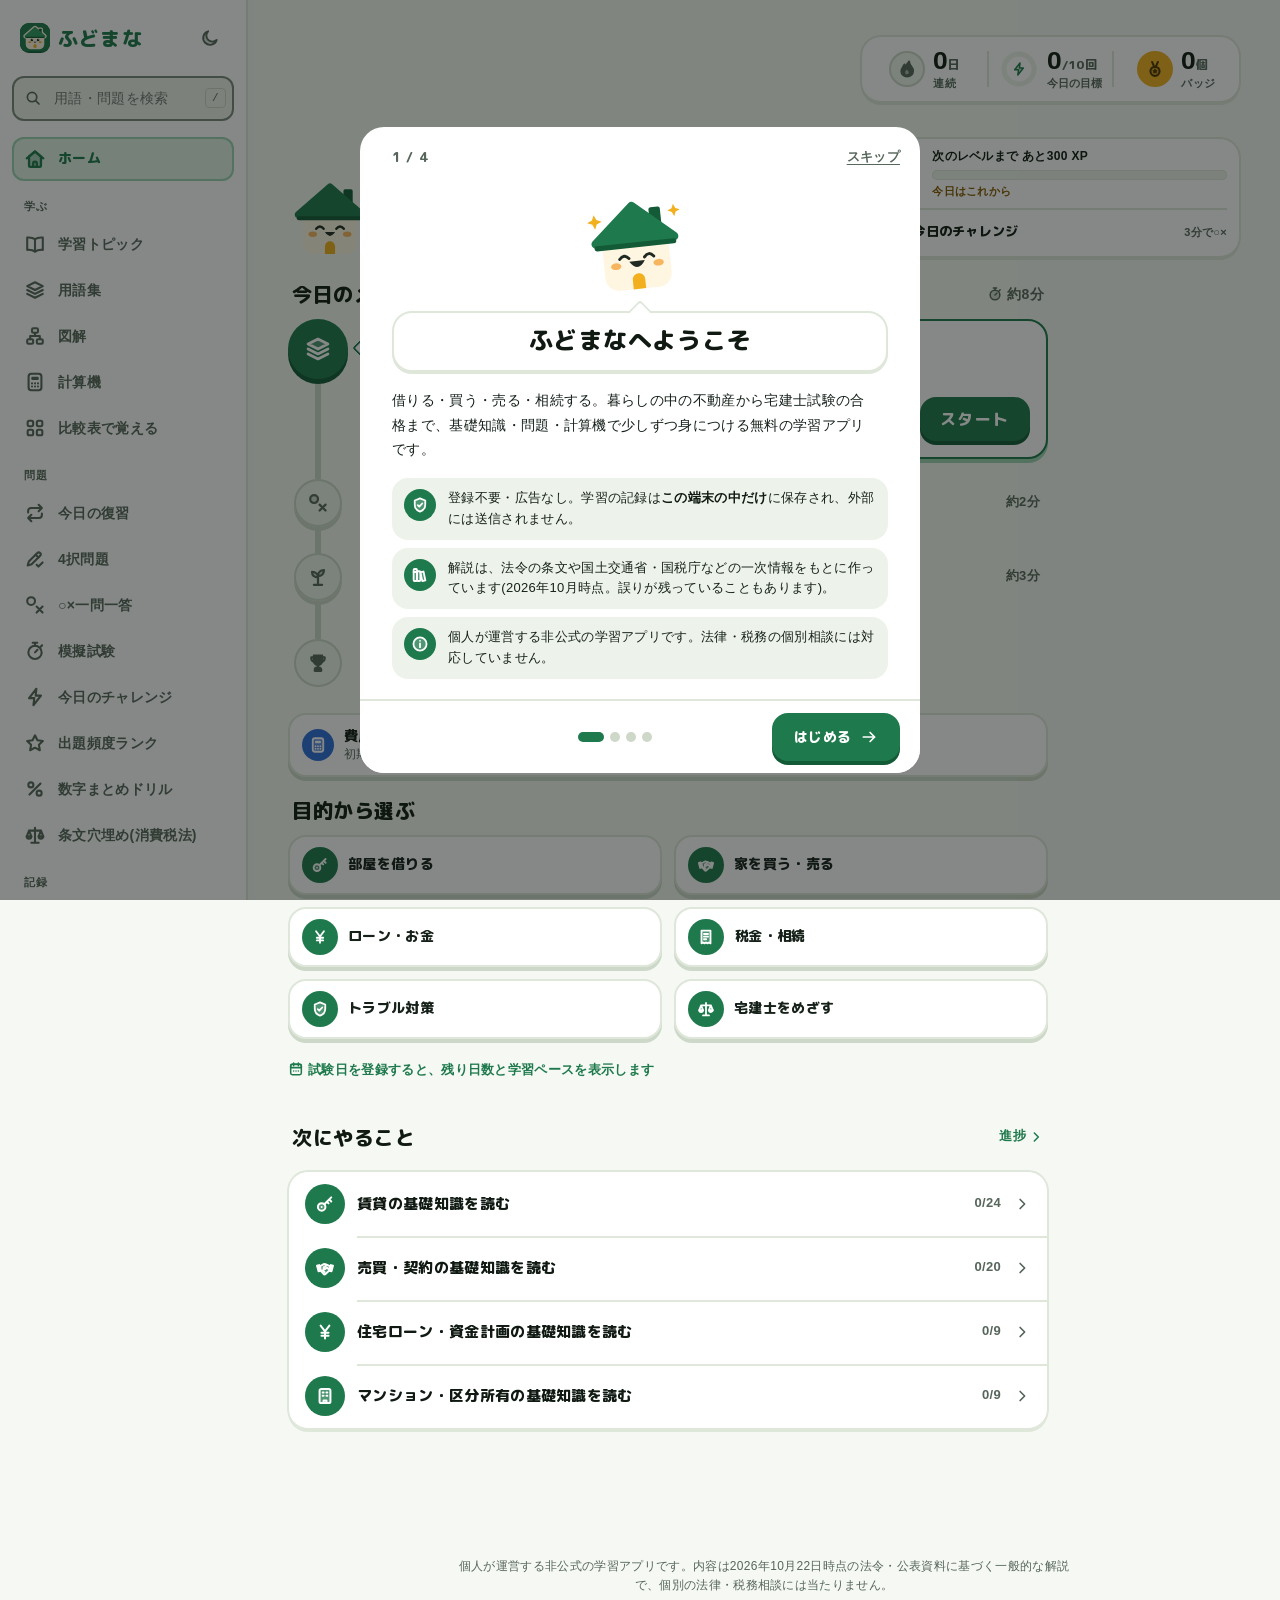
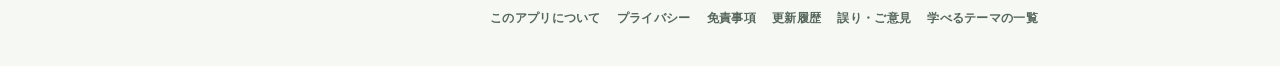
==== commit f779b29a: "v14: 出題頻度ランク(12回・85論点)・数字まとめドリル(180)・比較表(36)・レベルと経験値/今日のチャレンジ・条文穴埋め(消費税法47項目)、総点検の指摘を反映 Co-Authored-" ====
--- a/webapp/index.html
+++ b/webapp/index.html
@@ -4,7 +4,7 @@
   <meta charset="utf-8">
   <meta name="viewport" content="width=device-width, initial-scale=1, viewport-fit=cover">
   <title>ふどまな|宅建・賃貸・売買・相続を基礎から学べる無料アプリ</title>
-  <meta name="description" content="宅建士試験の4択・○×・模擬試験と合格予測・学習計画、税理士試験(消費税法)の4択、賃貸・購入・売却・相続の基礎知識、ローンや税金の計算機をひとつに。登録不要・無料で、学習記録は端末の中だけに保存されます。">
+  <meta name="description" content="宅建士試験の4択・○×・模擬試験と合格予測・出題頻度ランク、税理士試験(消費税法)の4択と条文穴埋め、賃貸・購入・売却・相続の基礎知識、ローンや税金の計算機をひとつに。登録不要・無料で、学習記録は端末の中だけに保存されます。">
   <link rel="canonical" href="https://shinagawa4025-code.github.io/shojiki-fudousan-gakushu/">
   <meta name="robots" content="index,follow">
   <meta property="og:type" content="website">
@@ -38,7 +38,7 @@
   <link rel="apple-touch-startup-image" media="(device-width: 430px) and (device-height: 932px) and (-webkit-device-pixel-ratio: 3) and (orientation: portrait) and (prefers-color-scheme: dark)" href="icons/splash-1290x2796-dark.png">
   <link rel="apple-touch-startup-image" media="(device-width: 375px) and (device-height: 667px) and (-webkit-device-pixel-ratio: 2) and (orientation: portrait) and (prefers-color-scheme: light)" href="icons/splash-750x1334-light.png">
   <link rel="apple-touch-startup-image" media="(device-width: 375px) and (device-height: 667px) and (-webkit-device-pixel-ratio: 2) and (orientation: portrait) and (prefers-color-scheme: dark)" href="icons/splash-750x1334-dark.png">
-  <script type="application/ld+json">{"@context":"https://schema.org","@type":"WebApplication","name":"ふどまな","url":"https://shinagawa4025-code.github.io/shojiki-fudousan-gakushu/","applicationCategory":"EducationalApplication","operatingSystem":"Web","inLanguage":"ja","isAccessibleForFree":true,"offers":{"@type":"Offer","price":"0","priceCurrency":"JPY"},"description":"宅建士試験の4択・○×・模擬試験と合格予測・学習計画、税理士試験(消費税法)の4択、賃貸・購入・売却・相続の基礎知識、ローンや税金の計算機をひとつにした無料の学習アプリ"}</script>
+  <script type="application/ld+json">{"@context":"https://schema.org","@type":"WebApplication","name":"ふどまな","url":"https://shinagawa4025-code.github.io/shojiki-fudousan-gakushu/","applicationCategory":"EducationalApplication","operatingSystem":"Web","inLanguage":"ja","isAccessibleForFree":true,"offers":{"@type":"Offer","price":"0","priceCurrency":"JPY"},"description":"宅建士試験の4択・○×・模擬試験と合格予測・出題頻度ランク、税理士試験(消費税法)の4択と条文穴埋め、賃貸・購入・売却・相続の基礎知識、ローンや税金の計算機をひとつにした無料の学習アプリ"}</script>
   <script>
     // 起動の見張り(1/2): 読み込めなかったスクリプト(404・通信断)を記録する(2/2 は body の最後)。古いブラウザでも動くよう ES5 で書く
     // 公開版であとから読み込む詳細の束(data-lazy 付き)は js/appData.js が再試行と案内をするので、ここでは数えない
--- a/webapp/css/style.css
+++ b/webapp/css/style.css
@@ -41,7 +41,7 @@
   font-weight: 800;
   font-style: normal;
   font-display: swap;
-  unicode-range: U+4E00, U+4E09-4E0B, U+4E0D-4E0E, U+4E26, U+4E2D, U+4E86, U+4E88-4E89, U+4E8B-4E8C, U+4EA4, U+4EBA, U+4ECA-4ECB, U+4ED5-4ED6, U+4ED8, U+4EE3-4EE5, U+4EEE, U+4EF6, U+4EFB, U+4F1A, U+4F38, U+4F4F, U+4F53, U+4F55, U+4F5C, U+4F7F, U+4F8B, U+4F9B, U+4FA1, U+4FC2-4FC3, U+4FDD, U+4FE1, U+500B, U+5012, U+501F, U+5024, U+5074, U+50B5, U+50CF, U+512A, U+5143, U+5148, U+514D, U+5165, U+5168, U+516C, U+5171, U+5177-5178, U+5185, U+518D, U+51E6, U+51FA, U+5206-5207, U+5217, U+521D, U+5224-5225, U+5229, U+5236, U+524D, U+5272, U+529B, U+52A0, U+52B9, U+52C9, U+52D5, U+52D8-52D9, U+533A, U+5341, U+5352, U+5354, U+5358, U+5370, U+5374, U+53BB, U+53CA, U+53CD-53CE, U+53D6-53D7, U+53E4, U+53EF, U+53F7, U+5408, U+540C-540D, U+542B, U+544A, U+5473, U+548C, U+54C1, U+5546, U+554F, U+55B6, U+56DB, U+56DE, U+56F2-56F3, U+56FA, U+56FD, U+571F, U+5728, U+5730, U+57F7, U+57FA, U+5831, U+5883, U+5897, U+58EB, U+58F2, U+5909, U+5916, U+591A, U+591C, U+5927, U+5931, U+5951, U+59CB, U+5A92, U+5B50, U+5B57-5B58, U+5B66, U+5B85, U+5B89, U+5B8C, U+5B9A, U+5B9F, U+5BB6, U+5BB9, U+5BE9, U+5BFE, U+5C0F, U+5C11, U+5C4A-5C4B, U+5C65, U+5E02, U+5E2F, U+5E33, U+5E45, U+5E74, U+5E81, U+5E83, U+5EA6, U+5EC3, U+5EFA, U+5F0F, U+5F15, U+5F31, U+5F35, U+5F37, U+5F53, U+5F62, U+5F79, U+5F85, U+5F8B-5F8C, U+5F97, U+5FA9, U+5FC3, U+5FC5, U+5FD8, U+5FDC, U+601D, U+6027, U+60C5, U+60F3, U+610F, U+614B, U+61B6, U+6210, U+6226, U+623B, U+6240, U+624B, U+629E, U+62B5, U+62BC, U+62C5, U+62E0, U+6301, U+6311, U+6357, U+63A2, U+63A7-63A8, U+63AA, U+63D0, U+63F4, U+64CD, U+64EC, U+652F, U+6539, U+653E, U+6557, U+6570, U+6574, U+6587, U+6599, U+65AD, U+65B0, U+65B9, U+65BD, U+65E5, U+660E, U+6613, U+6620, U+6642, U+666E-666F, U+66AE, U+66F4, U+66F8, U+66FF-6700, U+6708-6709, U+671F, U+6728, U+672A-672C, U+6761, U+6765, U+6790, U+679A, U+679C, U+67FB, U+6839, U+683C, U+6848, U+691C, U+696D, U+6982, U+69CB, U+6A19, U+6A21, U+6A29, U+6A5F, U+6B21, U+6B3A, U+6B62-6B63, U+6B74, U+6B8A-6B8B, U+6BCE, U+6C11, U+6C17, U+6C34, U+6C7A, U+6CD5, U+6CE8, U+6D41, U+6D88, U+6E08, U+6E21, U+6E2C, U+6E80, U+6E90, U+6E96, U+6F14, U+706B, U+70B9-70BA, U+7121, U+7136, U+719F, U+7247-7248, U+7269, U+7279, U+72B6, U+72EC, U+7372, U+7387, U+7406, U+7455, U+751F, U+7523, U+7528, U+7531, U+7533, U+753B, U+754C, U+756A, U+75B2, U+75B5, U+767A-767B, U+7684, U+76DB, U+76E3, U+76EE, U+76F4, U+76F8, U+7701, U+7740, U+7763, U+77E5, U+77ED, U+78BA, U+790E, U+793A, U+79D1-79D2, U+79DF, U+79FB, U+7A0B, U+7A0E, U+7A2E, U+7A7A, U+7ACB, U+7AEF, U+7AF6, U+7B2C, U+7B46, U+7B49, U+7B54, U+7B56, U+7B97, U+7BA1, U+7BC0, U+7BC4, U+7BC9, U+7C21, U+7C3F, U+7D04, U+7D0D, U+7D19-7D1B, U+7D22, U+7D30, U+7D39, U+7D42, U+7D44, U+7D50, U+7D71, U+7D99-7D9A, U+7DAD, U+7DCF, U+7DE8, U+7E3E, U+7F6E, U+7FA9, U+7FD2, U+8005, U+805E, U+80A2, U+80FD, U+8155, U+81EA, U+81F4, U+822C, U+82E6, U+843D, U+878D, U+884C, U+8868, U+88C1, U+88CF, U+88DC, U+8907, U+8981, U+8987, U+898B, U+898F, U+899A, U+89A7, U+89E3, U+8A08, U+8A18, U+8A2D, U+8A31, U+8A3C, U+8A50, U+8A55, U+8A66, U+8A73, U+8A8D, U+8A9E, U+8AA4, U+8AAC-8AAD, U+8AB2, U+8ABF, U+8AC7, U+8AD6, U+8AF8, U+8B58, U+8B66, U+8B72, U+8B77, U+8C61, U+8CAC, U+8CB7-8CB8, U+8CBB, U+8CC3, U+8CC7, U+8CEA, U+8CFC, U+8D08, U+8D77, U+8D85, U+8D8A, U+8DB3, U+8DF5, U+8EAB, U+8F38, U+8FB2, U+8FBC, U+8FD1, U+8FD4, U+8FF0, U+8FFD, U+9000-9001, U+9006, U+901A, U+9020, U+9023, U+9031-9032, U+9045, U+904B, U+904E, U+9054-9055, U+9069, U+9078, U+907F, U+9084, U+90E8, U+90FD, U+914D, U+916C, U+91CD-91CF, U+91D1, U+9332, U+9451, U+9577, U+9580, U+9589, U+958B, U+9593, U+95A2, U+9632, U+9650, U+9664, U+967A, U+9694, U+96A3, U+96C6, U+96E3, U+975E, U+9762, U+9805-9806, U+9808, U+9811, U+984C-984D, U+985E, U+9A13, U+9AD8;
+  unicode-range: U+4E00, U+4E09-4E0B, U+4E0D-4E0E, U+4E26, U+4E2D, U+4E86, U+4E88-4E89, U+4E8B-4E8C, U+4EA4, U+4EBA, U+4ECA-4ECB, U+4ED5-4ED6, U+4ED8, U+4EE3-4EE5, U+4EEE, U+4EF6, U+4EFB, U+4F1A, U+4F38, U+4F3C, U+4F4F, U+4F53, U+4F55, U+4F5C, U+4F7F, U+4F8B, U+4F9B, U+4FA1, U+4FC2-4FC3, U+4FDD, U+4FE1, U+500B, U+5012, U+501F, U+5024, U+5074, U+50B5, U+50BE, U+50CF, U+512A, U+5143, U+5148, U+514D, U+5165, U+5168, U+516C, U+5171, U+5177-5178, U+5185, U+518D, U+51E6, U+51FA, U+5206-5207, U+5217, U+521D, U+5224-5225, U+5229, U+5236, U+524D, U+5272, U+529B, U+52A0, U+52B9, U+52C9, U+52D5, U+52D9, U+533A, U+5341, U+5352, U+5354, U+5358, U+5370, U+5374, U+53BB, U+53CA, U+53CD-53CE, U+53D6-53D7, U+53E4-53E5, U+53EF, U+53F7, U+5408, U+540C-540D, U+5411, U+542B, U+544A, U+5473, U+548C, U+54C1, U+5546, U+554F, U+55B6, U+56DB, U+56DE, U+56F2-56F3, U+56FA, U+56FD, U+571F, U+5728, U+5730, U+57CB, U+57F7, U+57FA, U+5831, U+5883, U+5897, U+58EB, U+58F2, U+5909, U+5916, U+591A, U+591C, U+5927, U+5931, U+5951, U+59CB, U+5A92, U+5B50, U+5B57-5B58, U+5B66, U+5B85, U+5B89, U+5B8C, U+5B9A, U+5B9F, U+5BB6, U+5BB9, U+5BE9, U+5BFE, U+5C0F, U+5C11, U+5C4A-5C4B, U+5C65, U+5DF1, U+5E02, U+5E2F, U+5E33, U+5E74, U+5E81, U+5E83, U+5EA6, U+5EC3, U+5EFA, U+5F0F, U+5F15, U+5F31, U+5F35, U+5F37, U+5F53, U+5F62, U+5F79, U+5F85, U+5F8B-5F8C, U+5F97, U+5FA9, U+5FC3, U+5FC5, U+5FD8, U+5FDC, U+601D, U+6027, U+60C5, U+60F3, U+610F, U+614B, U+61B6, U+6210, U+6226, U+623B, U+6240, U+624B, U+629E, U+62B5, U+62BC, U+62C5, U+62E0, U+6301, U+6311, U+6357, U+63A2, U+63A7-63A8, U+63AA, U+63D0, U+63F4, U+64CD, U+64EC, U+652F, U+6539, U+653E, U+6557, U+6570, U+6574, U+6587, U+6599, U+65AD, U+65B0, U+65B9, U+65BD, U+65E5, U+660E, U+6613, U+6620, U+6642, U+666E-666F, U+6697, U+66AE, U+66F4, U+66F8, U+66FF-6700, U+6708-6709, U+671F, U+6728, U+672A-672C, U+6761, U+6765, U+6790, U+679A, U+679C, U+67FB, U+6839, U+683C, U+691C, U+696D, U+6982, U+69CB, U+6A19, U+6A21, U+6A29, U+6A5F, U+6B21, U+6B3A, U+6B62-6B63, U+6B74, U+6B8A-6B8B, U+6BCE, U+6BD4, U+6C11, U+6C17, U+6C34, U+6C7A, U+6CD5, U+6CE8, U+6D41, U+6D88, U+6E08, U+6E21, U+6E2C, U+6E80, U+6E90, U+6E96, U+6F14, U+706B, U+70B9-70BA, U+7121, U+7136, U+719F, U+7247-7248, U+7269, U+7279, U+72B6, U+72EC, U+7372, U+7387, U+7406, U+7455, U+751F, U+7523, U+7528, U+7531, U+7533, U+753B, U+754C, U+756A, U+75B2, U+75B5, U+767A-767B, U+7684, U+76DB, U+76E3, U+76EE, U+76F4, U+76F8, U+7701, U+7740, U+7763, U+77E5, U+77ED, U+78BA, U+790E, U+793A, U+79D1-79D2, U+79DF, U+79FB, U+7A0B, U+7A0E, U+7A2E, U+7A4D, U+7A74, U+7A7A, U+7ACB, U+7AEF, U+7AF6, U+7B2C, U+7B46, U+7B49, U+7B54, U+7B56, U+7B97, U+7BA1, U+7BC0, U+7BC4, U+7BC9, U+7C21, U+7C3F, U+7D04, U+7D0D, U+7D19-7D1B, U+7D22, U+7D30, U+7D39, U+7D42, U+7D44, U+7D4C, U+7D50, U+7D71, U+7D99-7D9A, U+7DAD, U+7DCF, U+7DE8, U+7E3E, U+7F6E, U+7FA9, U+7FD2, U+8005, U+805E, U+80A2, U+80FD, U+8155, U+81EA, U+81F4, U+822C, U+82E6, U+843D, U+878D, U+884C, U+8868, U+88C1, U+88CF, U+88DC, U+8907, U+8981, U+8987, U+898B, U+898F, U+899A, U+89A7, U+89E3, U+8A08, U+8A18, U+8A2D, U+8A31, U+8A3C, U+8A50, U+8A55, U+8A66, U+8A73, U+8A8D, U+8A9E, U+8AA4, U+8AAC-8AAD, U+8AB2, U+8ABF, U+8AC7, U+8AD6, U+8AF8, U+8B58, U+8B66, U+8B72, U+8B77, U+8C61, U+8CAC, U+8CB7-8CB8, U+8CBB, U+8CC3, U+8CC7, U+8CEA, U+8CFC, U+8D08, U+8D77, U+8D85, U+8D8A, U+8DB3, U+8DF5, U+8EAB, U+8F03, U+8F38, U+8FB2, U+8FBC, U+8FD1, U+8FD4, U+8FF0, U+8FFD, U+9000-9001, U+9006, U+901A, U+9020, U+9023, U+9031-9032, U+9045, U+904B, U+904E, U+9054-9055, U+9069, U+9078, U+907F, U+9084, U+90E8, U+90FD, U+914D, U+916C, U+91CD-91CF, U+91D1, U+9332, U+9451, U+9577, U+9580, U+9589, U+958B, U+9593, U+95A2, U+9632, U+9650, U+9664, U+967A, U+9694, U+96A0, U+96A3, U+96C6, U+96E3, U+975E, U+9762, U+9805-9806, U+9808, U+9811, U+983B, U+984C-984D, U+985E, U+9A13, U+9AD8;
 }
 /* 細い指定(500 以下。大きな数字の横の単位「/20」「%」・切り替えの件数など)は、この書体の 800 にせず端末の書体(--font-display の次)で
    表示する: どの文字にも当たらない範囲(U+0)の面を細い太さに置くと、細い指定はこの面が選ばれ、文字がないので次の書体に移る
--- a/webapp/css/tools.css
+++ b/webapp/css/tools.css
@@ -26,6 +26,12 @@
 .tl-seg { margin: 0; }
 .tl-seg .segmented-item { flex: 1 1 0; min-width: min-content; }
 .tl-seg .segmented-item .icon { flex-shrink: 0; }
+/* 狭い画面(320〜380px)では、横にスクロールさせずに収める: 余白を詰め、長い名前の項目を広くする(それでも入らなければ2行に折り返す。
+   学習トピックの .topic-tracks と同じ) */
+@media (max-width: 380px) {
+  .tl-seg .segmented-item { flex: 1 1 auto; min-width: 0; padding: 0 4px; letter-spacing: 0; white-space: normal; line-height: 1.2; text-align: center; }
+}
+@media (max-width: 359px) { .tl-seg .segmented-item .icon { display: none; } }
 .tl-mode { margin: 0 0 var(--sp-4); max-width: 560px; }
 .tl-start { margin-top: var(--sp-5); --lip-h: 5px; min-height: 56px; font-size: var(--fs-base); }
 .tl-start-note { margin: var(--sp-2) 0 0; font-size: var(--fs-xs); color: var(--color-text-muted); text-align: center; }
@@ -59,6 +65,8 @@
 .tl-row-status.is-g1 { color: var(--gold-text); }
 .tl-row-status.is-g0 { color: var(--color-danger); }
 .tl-row-cap { display: block; font-size: var(--fs-sm); font-weight: 600; color: var(--color-text); }
+/* 条の番号は「第2条第1項第12号」の途中(「第」の前以外)で折り返さない(js/views/joubun.js が条・項の後ろに <wbr>) */
+.tl-row-art { word-break: keep-all; overflow-wrap: anywhere; }
 .tl-more { margin-top: var(--sp-3); }
 
 /* ---------- ○ △ × の印と自分で採点するボタン ---------- */
@@ -163,6 +171,8 @@
 .tl-card { position: relative; border-top: 6px solid var(--cat, var(--color-primary-fill)); }
 .tl-card-head { display: flex; align-items: center; justify-content: space-between; gap: var(--sp-2); margin-bottom: var(--sp-3); }
 .tl-q { margin: 0; font-size: var(--fs-lg); line-height: 2; color: var(--color-heading); font-weight: 600; overflow-wrap: anywhere; }
+/* 4択の2問目からは問題の文にフォーカスを移す(読み上げ用。枠は出さない。練習の .quiz-card と同じ) */
+.tl-q:focus { outline: none; }
 .tl-q .tl-blank { min-width: 4.5em; }
 .tl-act { margin-top: var(--sp-4); }
 .tl-reveal { --lip-h: 5px; min-height: 56px; font-size: var(--fs-base); }
@@ -182,6 +192,7 @@
 .tl-choices .choice-btn.correct .choice-key.has-mark { background: var(--color-success-fill); color: var(--color-on-primary); }
 .tl-choices .choice-btn.incorrect .choice-key.has-mark { background: var(--color-danger-fill); color: var(--color-on-primary); }
 .tl-choices .choice-tags { display: flex; flex-wrap: wrap; gap: 4px; }
+.tl-choices .choice-tag { white-space: nowrap; }
 .tl-choices .choice-body { gap: 2px; }
 @media (hover: hover) { .tl-choices .choice-btn:not(:disabled):hover { background: var(--color-primary-soft); border-color: var(--color-primary); } }
 @media (max-width: 359px) { .tl-choices.is-grid .choice-btn { gap: var(--sp-2); font-size: var(--fs-md); } .tl-choices .choice-key { width: 26px; height: 26px; } }
@@ -233,6 +244,7 @@
 
 /* ---------- 数字の一覧 ---------- */
 .tl-group-head { display: flex; align-items: center; gap: var(--sp-2); margin: 0 0 var(--sp-2); font-size: var(--fs-base); }
+.tl-group-head:focus { outline: none; }
 .tl-group-cat { font-family: var(--font-sans); font-size: var(--fs-2xs); font-weight: 700; color: var(--color-text-muted); }
 .tl-num-list { list-style: none; margin: 0; padding: 0; background: var(--color-surface); border: 1px solid var(--card-border); border-radius: var(--radius-card); box-shadow: var(--shadow-card); overflow: hidden; }
 .tl-num-item + .tl-num-item { border-top: 1px solid var(--color-border); }
@@ -327,6 +339,9 @@
 .tl-article { display: flex; flex-direction: column; gap: 2px; }
 .tl-article-num { font-size: var(--fs-sm); color: var(--color-text-muted); font-family: var(--font-display); }
 .tl-article-cap { line-height: 1.3; }
+.tl-article-cap.is-long { font-size: var(--fs-xl); }
+/* 条の見出し(e-Gov のまま)の下に添える、この項目の短い見出し(第2項以降・号など) */
+.tl-article-sub { margin: calc(var(--sp-1) * -1) 0 var(--sp-3); font-size: var(--fs-sm); font-weight: 700; line-height: 1.4; color: var(--color-text-muted); overflow-wrap: anywhere; }
 .tl-law { margin: 0 0 var(--sp-4); }
 .tl-law-tools { display: flex; flex-wrap: wrap; align-items: center; justify-content: space-between; gap: var(--sp-1) var(--sp-3); margin-bottom: var(--sp-2); }
 .tl-law-hint { font-size: var(--fs-xs); font-weight: 700; color: var(--color-text-muted); }
--- a/webapp/css/level.css
+++ b/webapp/css/level.css
@@ -68,6 +68,18 @@
 .xp-how[open] summary > .icon:last-child { transform: rotate(180deg); }
 .xp-how ul { margin: 0 0 var(--sp-2); padding-left: 1.2em; font-size: var(--fs-sm); line-height: var(--lh-body); color: var(--color-text); }
 .xp-how .prog-note { margin: 0; }
+.xp-seed-note { margin: var(--sp-1) 0 0; }
+/* 進捗の画面の PC・タブレット(.prog-grid が2列)では横いっぱいにして(LevelUi が span-all を付ける)、中を2列:
+   左にレベルと今日のチャレンジ、右に直近7日の経験値 */
+@media (min-width: 768px) {
+  .xp-card { display: grid; grid-template-columns: minmax(0, 1fr) minmax(0, 1fr); grid-template-areas: "head head" "lv week" "ch week" "how how"; column-gap: var(--sp-6); align-items: start; }
+  .xp-card > .recommend-head { grid-area: head; }
+  .xp-card > .xp-prog-head { grid-area: lv; }
+  .xp-card > .xp-week { grid-area: week; }
+  .xp-card > .xp-week > .xp-chart { margin-top: var(--sp-3); }
+  .xp-card > .xp-ch-row { grid-area: ch; }
+  .xp-card > .xp-how { grid-area: how; }
+}
 
 /* ---------- 3. レベルアップのダイアログ(.fd-badge の形。メダルの代わりにマスコットと Lv. のメダル) ---------- */
 .xp-up-art { position: relative; width: 132px; height: 112px; margin: var(--sp-3) auto var(--sp-3); }
@@ -106,6 +118,11 @@
 .ch-pool-label { margin: 0 0 var(--sp-2); font-size: var(--fs-sm); font-weight: 700; color: var(--color-text); }
 .ch-seg { display: flex; }
 .ch-seg .segmented-item { flex: 1 1 0; min-width: min-content; min-height: 44px; }
+/* 狭い画面(320〜380px)では、横にスクロールさせずに収める: 余白を詰め、長い名前(税理士(消費税法))の項目を広くする
+   (それでも入らなければ2行に折り返す。css/tools.css の .tl-seg と同じ) */
+@media (max-width: 380px) {
+  .ch-seg .segmented-item { flex: 1 1 auto; min-width: 0; padding: 0 4px; letter-spacing: 0; white-space: normal; line-height: 1.2; text-align: center; }
+}
 .ch-pool-note { margin: var(--sp-2) 0 0; font-size: var(--fs-xs); color: var(--color-text-muted); line-height: var(--lh-snug); }
 .ch-go { min-height: 60px; margin-top: var(--sp-5); gap: var(--sp-2); font-size: var(--fs-lg); letter-spacing: .08em; }
 
@@ -115,6 +132,20 @@
 .ch-score { display: inline-flex; flex-shrink: 0; align-items: center; gap: 2px; font-family: var(--font-display); font-size: var(--fs-md); font-weight: var(--fw-display); color: var(--color-heading); }
 .ch-score .ox-glyph { width: 20px; height: 20px; color: var(--color-success); }
 .ch-time { min-width: 3em; }
+/* 出題中のスマホ・タブレット: 3分の時間制限があるので、模擬試験と同じフォーカスモード。アプリバーと下部タブを隠し、上のバーを
+   画面の上端に貼り付ける(○ / × のボタンが下部タブの裏に入って、時間内にスクロールしないと押せない、ということがないように)。
+   終えるのは上のバーの ×。CSS だけなので、結果の画面・ほかの画面へ移ると元に戻る(:has が使えない古いブラウザでは今までどおり) */
+@media (max-width: 1023px) {
+  body:has(.ch-view.is-run) { padding-bottom: 0; }
+  body:has(.ch-view.is-run) :is(.app-header, .bottom-nav) { display: none; }
+  html:has(.ch-view.is-run) { scroll-padding-top: 0; scroll-padding-bottom: 0; }
+  .ch-view.is-run .quiz-stepbar { top: 0; padding-top: calc(var(--sp-2) + var(--safe-top)); }
+}
+/* 高さの低いスマホ(iPhone SE など): ○ / × は記号と文字を横に並べた低いボタン(長い文でもボタンが最初の画面に入るように) */
+@media (max-width: 767px) and (max-height: 700px) {
+  .ch-view.is-run .ox-btn:not(.ox-btn-conf) { min-height: 72px; flex-direction: row; gap: var(--sp-2); }
+  .ch-view.is-run .ox-btn:not(.ox-btn-conf) .ox-glyph { width: 36px; height: 36px; }
+}
 .ch-stage { margin-top: var(--sp-3); }
 .ch-stage .ox-btn[aria-disabled="true"] { cursor: default; }
 .ch-stage .ox-btn[aria-disabled="true"]:not(.is-answer):not(.is-wrong) { opacity: .45; }
--- a/webapp/css/freq.css
+++ b/webapp/css/freq.css
@@ -67,6 +67,9 @@
   .freq-list { grid-template-columns: repeat(2, minmax(0, 1fr)); }
 }
 .freq-row { display: flex; flex-direction: column; gap: var(--sp-2); min-width: 0; margin: 0; }
+/* 画面の外の行は、見えるところに近づくまで配置を計算しない(業法・権利の 26〜29 行で、はじめて開くときに重くならないように)。
+   大きさの目安は1行の高さ(描いたあとは実際の高さを覚える) */
+.freq-list > .freq-row { content-visibility: auto; contain-intrinsic-size: auto 280px; }
 .freq-row:focus { outline: none; }
 .freq-row:focus-visible { outline: 2px solid var(--color-focus); outline-offset: 2px; }
 .freq-row-top { display: flex; align-items: flex-start; gap: var(--sp-2); }
@@ -75,7 +78,8 @@
 .freq-row-meta { display: flex; flex-wrap: wrap; align-items: baseline; gap: 2px var(--sp-3); margin: 0; font-size: var(--fs-sm); line-height: var(--lh-snug); color: var(--color-text-muted); }
 .freq-row-hits { color: var(--color-text); font-weight: 600; }
 .freq-row-hits b { margin: 0 1px; font-family: var(--font-display); font-size: var(--fs-lg); font-weight: var(--fw-display); color: var(--color-heading); }
-.freq-row-meta > .link-btn.freq-row-read { display: inline-flex; align-items: center; gap: 2px; margin-left: auto; text-decoration: none; }
+/* 押せる高さは 44px(上下の負の余白で行の高さは変えない) */
+.freq-row-meta > .link-btn.freq-row-read { display: inline-flex; align-items: center; gap: 2px; min-height: 44px; margin-block: -12px; margin-left: auto; padding-inline: var(--sp-1); text-decoration: none; }
 .freq-row-none { font-size: var(--fs-sm); color: var(--color-text-muted); }
 
 /* 自分の正答率(バーは分野の色。8割以上は金色、6割未満は数字を赤で) */
@@ -89,8 +93,10 @@
 .freq-mastery.is-none { font-size: var(--fs-sm); color: var(--color-text-muted); }
 
 .freq-row-actions { display: flex; flex-wrap: wrap; gap: var(--sp-2); margin-top: var(--sp-1); }
-.freq-row-actions .btn { flex: 1 1 8.5em; min-width: 0; gap: var(--sp-1); }
-.freq-btn-count { font-size: var(--fs-xs); font-weight: 600; opacity: .85; }
+/* ボタンの文字は語の途中で折り返さない(収まらなければ2つのボタンを上下2段に) */
+.freq-row-actions .btn { flex: 1 1 auto; min-width: 0; gap: var(--sp-1); white-space: nowrap; }
+/* 件数は文字を薄くしない(緑の面の白い小さな文字で 4.5:1 以上) */
+.freq-btn-count { font-size: var(--fs-xs); font-weight: 600; }
 
 /* ---- 学習の進捗のカード(FreqUi.renderProgress) ---- */
 .freq-prog-list { list-style: none; margin: 0; padding: 0; }
